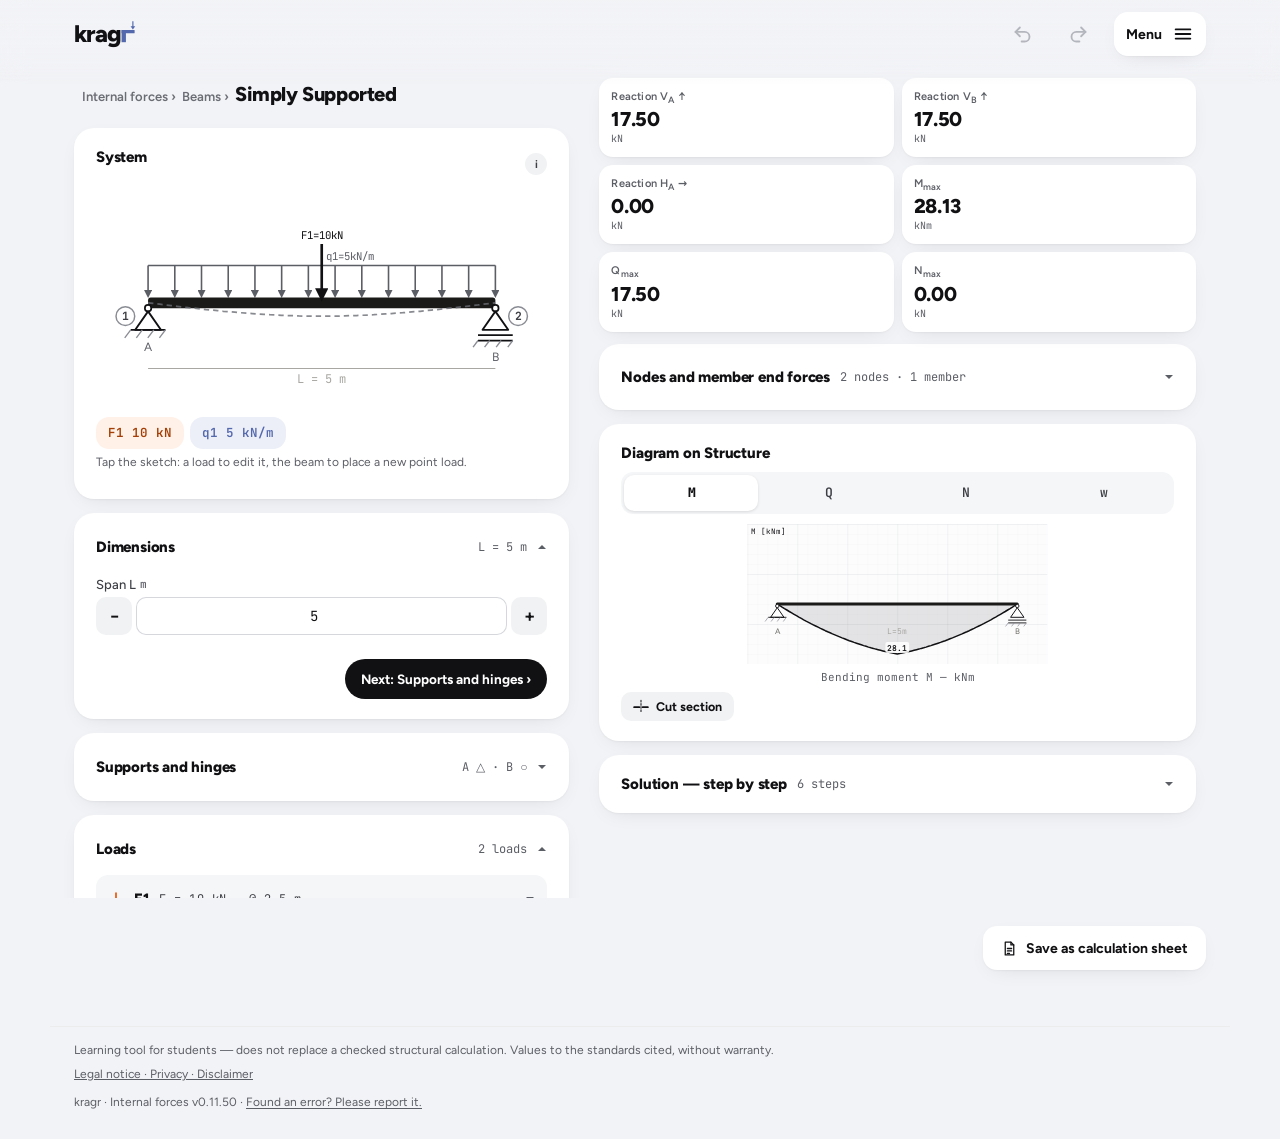
==== calc.html @ 97b6d245 "Auswahl im Burger-Menü als Baum, Pfadzeile statt Auswahlkarte, Einstellungen als Unterseite (alle Se" ====
<!DOCTYPE html>
<!-- kragr v0.11.50 -->
<html lang="de" data-kpage="calc">
<head>
  <meta charset="UTF-8" />
<script data-theme>
// Erscheinungsbild (Oktober 2026): automatisch (System), hell, dunkel — localStorage „muly-theme“.
// Dunkel = ganze Seite invertiert und Farbton zurückgedreht; Bilder und Druckvorschau bleiben wie sie sind.
(function(){
  var L={de:['Erscheinungsbild: automatisch','Erscheinungsbild: hell','Erscheinungsbild: dunkel'],en:['Appearance: automatic','Appearance: light','Appearance: dark'],
         fr:['Apparence : automatique','Apparence : clair','Apparence : sombre'],es:['Apariencia: automática','Apariencia: claro','Apariencia: oscuro']};
  var mq=window.matchMedia ? matchMedia('(prefers-color-scheme: dark)') : null;
  function get(){ try{ return localStorage.getItem('muly-theme')||'auto'; }catch(e){ return 'auto'; } }
  function apply(){ var t=get(), d=t==='dark'||(t==='auto'&&mq&&mq.matches), h=document.documentElement; h.classList.toggle('dark',d); h.dataset.theme=t;
    var b=document.getElementById('theme-btn'); if(b) draw(b,t); }
  function lang(){ try{ return L[localStorage.getItem('statiq-lang')]||L.de; }catch(e){ return L.de; } }
  var ICON={auto:'<circle cx="10" cy="10" r="6.5" fill="none" stroke="currentColor" stroke-width="1.8"/><path d="M10 3.5a6.5 6.5 0 0 1 0 13z" fill="currentColor"/>',
    light:'<circle cx="10" cy="10" r="3.6" fill="none" stroke="currentColor" stroke-width="1.8"/><g stroke="currentColor" stroke-width="1.8" stroke-linecap="round"><path d="M10 1.8v2M10 16.2v2M1.8 10h2M16.2 10h2M4.2 4.2l1.4 1.4M14.4 14.4l1.4 1.4M4.2 15.8l1.4-1.4M14.4 5.6l1.4-1.4"/></g>',
    dark:'<path d="M15.5 12.6A6.5 6.5 0 0 1 7.4 4.5a6.5 6.5 0 1 0 8.1 8.1z" fill="currentColor"/>'};
  function draw(b,t){ var i={auto:0,light:1,dark:2}[t]||0; b.innerHTML='<svg viewBox="0 0 20 20" width="18" height="18" aria-hidden="true">'+ICON[t]+'</svg>'; b.title=lang()[i]; b.setAttribute('aria-label',lang()[i]); }
  window.mulyTheme=function(){ var n={auto:'dark',dark:'light',light:'auto'}[get()]||'auto'; try{ localStorage.setItem('muly-theme',n); }catch(e){} apply(); };
  window.mulyThemeButton=function(anchor, where){ if(!anchor||document.getElementById('theme-btn')) return; var b=document.createElement('button'); b.type='button'; b.id='theme-btn'; b.className='theme-btn'; b.onclick=window.mulyTheme;
    where==='before' ? anchor.parentNode.insertBefore(b,anchor) : anchor.parentNode.insertBefore(b,anchor.nextSibling); draw(b,get()); };
  if(mq&&mq.addEventListener) mq.addEventListener('change',apply);
  apply();
})();
</script>
<style data-theme>
  html.dark { filter: invert(.92) hue-rotate(180deg); background:#fff; }
  html.dark img, html.dark video, html.dark .no-invert { filter: invert(1) hue-rotate(180deg); }
  .theme-btn { display:inline-flex; align-items:center; justify-content:center; width:30px; height:30px; padding:0; border:none; border-radius:8px; background:transparent; color:inherit; opacity:.7; cursor:pointer; vertical-align:middle; }
  .theme-btn:hover { opacity:1; background:rgba(0,0,0,.06); }
  @media print { html.dark, html.dark img, html.dark .no-invert { filter:none !important; } .theme-btn { display:none !important; } }
  .k-lfpsi { margin:6px 0 4px; }
  .k-lfpsi-h { font-size:12.5px; font-weight:700; margin-bottom:6px; }
  .k-lfpsi-r { display:grid; grid-template-columns:repeat(4, minmax(0,1fr)); gap:8px; }
  .k-lfpsi-f { display:flex; flex-direction:column; gap:3px; font-size:12px; min-width:0; }
  .k-lfpsi-f input { width:100%; min-width:0; box-sizing:border-box; padding:8px 10px; font-size:13px; font-family:inherit; border:1px solid var(--border); border-radius:var(--radius-sm); background:var(--surface2); color:var(--text); }
  .k-lfpsi-f span { color:var(--text2, #5c5e66); }
  @media (max-width:420px){ .k-lfpsi-r { grid-template-columns:repeat(2, minmax(0,1fr)); } }
</style>
<style data-glass>
  /* Glasleiste (Oktober 2026): Kopfzeile durchscheinend, Inhalt darunter weichgezeichnet, unterer Rand läuft weich aus. */
  .glass { background:transparent !important; -webkit-backdrop-filter:none !important; backdrop-filter:none !important; border-bottom-color:transparent !important; isolation:isolate; }
  .glass::before { content:''; position:absolute; left:0; right:0; top:0; bottom:-16px; z-index:-1; pointer-events:none;
    background:linear-gradient(to bottom, rgba(255,255,255,.82) 0%, rgba(255,255,255,.6) 70%, rgba(255,255,255,0) 100%);
    -webkit-backdrop-filter:blur(14px) saturate(160%); backdrop-filter:blur(14px) saturate(160%);
    -webkit-mask-image:linear-gradient(to bottom,#000 0%,#000 68%,transparent 100%); mask-image:linear-gradient(to bottom,#000 0%,#000 68%,transparent 100%); }
  .glass.glass-flat::before { bottom:0; -webkit-mask-image:none; mask-image:none; background:rgba(255,255,255,.72); }
  @media print { .glass::before { display:none; } }
</style>
<script data-sub>
// Indizes wie im Lehrbuch (Oktober 2026): „f_yd“ im angezeigten Text wird zu f<sub>yd</sub> (kleiner, tiefgestellt, ohne Unterstrich).
// Wirkt auf alles, was die Seite anzeigt (auch nachträglich erzeugte Inhalte); nicht in Eingabefeldern, Auswahllisten, Skizzen (SVG) und Code.
(function(){
  var RX=/(^|[^\w\/\\.@#\-])([A-Za-zα-ωΑ-ΩΣΔ]{1,3}′?)_\{?([A-Za-z0-9α-ωΑ-Ω]+(?:[,;][A-Za-z0-9α-ωΑ-Ω]+)*)\}?/g, SKIP='script,style,textarea,input,select,option,svg,code,pre,[contenteditable],.no-sub';
  function fix(root){
    if(!root || root.nodeType===3 && !root.parentElement) return;
    var list=[];
    if(root.nodeType===3){ list=[root]; }
    else if(root.nodeType===1){ if(!(root.closest && root.closest(SKIP))){ var w=document.createTreeWalker(root,4); while(w.nextNode()) list.push(w.currentNode); } }
    if(root.nodeType===1) [root].concat([].slice.call(root.querySelectorAll('[title*="_"],[aria-label*="_"],[placeholder*="_"],option'))).forEach(function(e){   // Auswahllisten und Hinweise: ohne Tiefstellung, Index direkt angehängt (s_d → sd)
      if(!e.getAttribute) return; ['title','aria-label','placeholder'].forEach(function(a){ var v=e.getAttribute(a); if(v && v.indexOf('_')>=0) e.setAttribute(a, v.replace(RX,'$1$2$3')); });
      if(e.nodeName==='OPTION' && e.textContent.indexOf('_')>=0 && !e.children.length) e.textContent=e.textContent.replace(RX,'$1$2$3'); });
    list.forEach(function(n){ var v=n.nodeValue; if(!v || v.indexOf('_')<0) return; var p=n.parentElement; if(!p || p.closest(SKIP)) return;
      RX.lastIndex=0; if(!RX.test(v)) return; RX.lastIndex=0;
      var f=document.createElement('span'), last=0, m;   // eine Klammer um alles: in Flex-/Grid-Zeilen bleibt es ein Element
      while((m=RX.exec(v))){ var s=m.index+m[1].length; f.appendChild(document.createTextNode(v.slice(last,s)+m[2])); var sb=document.createElement('sub'); sb.textContent=m[3]; f.appendChild(sb); last=m.index+m[0].length; }
      f.appendChild(document.createTextNode(v.slice(last))); n.parentNode.replaceChild(f,n); });
  }
  window.mulySubFix=fix;
  function start(){ fix(document.body); new MutationObserver(function(ms){ ms.forEach(function(m){ if(m.type==='characterData') fix(m.target); else m.addedNodes.forEach(fix); }); })
    .observe(document.body,{childList:true,subtree:true,characterData:true}); }
  if(document.readyState==='loading') document.addEventListener('DOMContentLoaded',start); else start();
})();
</script>
<style data-proj>
  /* Kopfzeile und Projekt-Menü — identisch in calc und size (calc v0.8.28 · size v0.5.46) */
  .app-header .header-links { gap:16px; white-space:nowrap; }
  .proj-btn { position:relative; display:inline-flex; align-items:center; gap:7px; height:30px; padding:0 11px 0 9px; border:none; border-radius:9px; background:#f1f2f4;
    font-family:inherit; font-size:13px; font-weight:650; line-height:1; color:var(--text,#111114); cursor:pointer; white-space:nowrap; -webkit-tap-highlight-color:transparent; }
  .proj-btn::after { content:none !important; }
  .proj-btn:hover { background:#e4e4e7; }
  .proj-btn svg { flex:none; }
  .proj-btn .pb-dot { width:7px; height:7px; border-radius:50%; background:#b8b8bd; flex:none; }
  .proj-btn[data-st="saved"] .pb-dot { background:#16a34a; } .proj-btn[data-st="changed"] .pb-dot, .proj-btn[data-st="new"] .pb-dot { background:#f59e0b; }
  .proj-btn[data-st="none"] .pb-dot { display:none; }
  .proj-btn.open { background:#111114; color:#fff; }
  .lang-sel { appearance:none; -webkit-appearance:none; border:none; background:#f1f2f4; border-radius:9px; padding:5px 22px 5px 10px; font-family:inherit; font-size:12px; font-weight:700; color:var(--text,#111114); cursor:pointer;
    background-image:linear-gradient(45deg, transparent 50%, #71717a 50%), linear-gradient(135deg, #71717a 50%, transparent 50%); background-position:calc(100% - 11px) 52%, calc(100% - 7px) 52%; background-size:4px 4px; background-repeat:no-repeat; }
  .lang-sel:hover { background-color:#e4e4e7; }
  @media (max-width:560px){ .app-header .header-links { gap:12px; } .header-links .version { display:none; }
    .proj-btn { padding:0 9px; } .proj-btn .pb-tx { display:none; } .proj-btn .pb-dot { position:absolute; top:5px; right:5px; width:6px; height:6px; box-shadow:0 0 0 2px #f1f2f4; } }
  @media (max-width:380px){ .app-header .header-links { gap:9px; } }
  .proj-panel { display:none; position:fixed; z-index:60; top:calc(var(--hdr-h,58px) + 4px); right:16px; width:min(420px, calc(100vw - 32px)); max-height:calc(100vh - var(--hdr-h,58px) - 24px);
    overflow:auto; background:#fff; border-radius:18px; padding:8px; box-shadow:0 18px 48px rgba(0,0,0,.16), 0 2px 8px rgba(0,0,0,.06); font-family:Figtree, system-ui, -apple-system, sans-serif; color:#111114; }
  .proj-panel.open { display:block; }
  @media (max-width:560px){ .proj-panel { left:12px; right:12px; width:auto; } }
  .proj-panel .pp-sec { background:#f6f6f7; border:none; border-radius:12px; padding:12px 14px; margin:0 0 6px; box-shadow:none; }
  .proj-panel .pp-h { display:block; font-size:12px; font-weight:700; color:#5c5e66; margin:0 0 6px; padding:0; letter-spacing:0; text-transform:none; }
  .proj-panel .pp-row { display:flex; align-items:center; gap:10px; }
  .proj-panel .pp-name { flex:1; min-width:0; font-size:15px; font-weight:750; overflow:hidden; text-overflow:ellipsis; white-space:nowrap; }
  .proj-panel .pp-st { display:flex; align-items:center; gap:6px; margin-top:4px; font-size:12.5px; color:#6b6b6b; }
  .proj-panel .pp-st i { width:7px; height:7px; border-radius:50%; background:#f59e0b; flex:none; }
  .proj-panel .pp-st.saved i { background:#16a34a; } .proj-panel .pp-st.none { display:none; }
  .proj-panel .pp-msg { font-size:12.5px; color:#3f3f46; margin-top:6px; } .proj-panel .pp-msg:empty { display:none; }
  .proj-panel .pp-btn { display:inline-flex; align-items:center; border:none; border-radius:9px; padding:7px 13px; font-family:inherit; font-size:13px; font-weight:700; line-height:1.2;
    background:#111114; color:#fff; cursor:pointer; white-space:nowrap; text-decoration:none; flex:none; }
  .proj-panel .pp-btn:disabled { opacity:.35; cursor:default; }
  .proj-panel .pp-btn.small { padding:5px 10px; font-size:12px; }
  .proj-panel .pp-btn.sec { background:#e6e6e9; color:#111114; } .proj-panel .pp-btn.sec:hover { background:#dcdce0; }
  .proj-panel .pp-btn.danger { background:transparent; color:#b42318; } .proj-panel .pp-btn.danger.armed { background:#b42318; color:#fff; }
  .proj-panel .pp-item { display:flex; align-items:center; gap:6px; padding:8px 0; border-top:1px solid #e7e7ea; background:none; margin:0; }
  .proj-panel .pp-item:first-child { border-top:none; padding-top:2px; }
  .proj-panel .pp-iname { flex:1; min-width:0; font-size:13.5px; font-weight:650; overflow-wrap:anywhere; }
  .proj-panel .pp-item.current .pp-iname::before { content:'●'; color:var(--accent,#5468ad); font-size:9px; vertical-align:2px; margin-right:6px; }
  .proj-panel .pp-meta { display:block; font-size:12px; font-weight:500; color:#5c5e66; margin-top:2px; }
  .proj-panel .pp-empty { font-size:12.5px; color:#5c5e66; line-height:1.45; }
  .proj-panel .pp-more { display:inline-block; margin-top:6px; border:none; background:none; padding:0; font-family:inherit; font-size:12.5px; font-weight:650; color:#52525b; cursor:pointer; }
  .proj-panel .pp-foot { display:block; padding:8px 8px 4px; font-size:13px; font-weight:650; color:var(--accent,#5468ad); text-decoration:none; }
  @media print { .proj-panel { display:none !important; } }
</style>
<script data-proj>
// Gemeinsames Projekt-Menü (calc und size): Grundgerüst, Speicherstand am Knopf, Öffnen/Schließen. Die Inhalte füllt jede App selbst.
window.mulyProj = {
  skeleton: function(T){
    var p=document.createElement('div'); p.id='proj-panel'; p.className='proj-panel'; p.setAttribute('role','dialog');
    p.innerHTML='<section class="pp-sec pp-cur"><div class="pp-h" id="pp-h-cur"></div><div class="pp-row"><div class="pp-name" id="pp-name"></div><span id="pp-act"></span></div>'
      +'<div class="pp-st none" id="pp-st"><i></i><span></span></div><div class="pp-msg" id="pp-msg"></div></section>'
      +'<section class="pp-sec pp-saved"><div class="pp-h" id="pp-h-list"></div><div id="pp-list"></div></section><div id="pp-extra"></div>'
      +'<a class="pp-foot proj-link" id="pp-foot" href="projekt.html"></a><span class="pp-ver" id="pp-ver"></span>';
    document.body.appendChild(p); return p;
  },
  state: function(st, text){   // st: none | new | changed | saved
    var b=document.getElementById('proj-btn'), s=document.getElementById('pp-st');
    if(b){ b.dataset.st=st; var l=(b.querySelector('.pb-tx')||{}).textContent||''; b.title = text ? l+' — '+text : l; b.setAttribute('aria-label', b.title); }
    if(s){ s.className='pp-st '+st; s.querySelector('span').textContent=text||''; }
    var v=document.getElementById('pp-ver'), hv=document.querySelector('.app-header .version'), m=document.querySelector('.app-header .module-name');
    if(v && hv) v.textContent='kragr·'+(m?m.textContent.trim():'')+' '+hv.textContent;   // Version steht hier statt in der Kopfzeile
  },
  fmt: function(iso, loc){ try{ var d=new Date(iso); return d.toLocaleDateString(loc,{day:'2-digit',month:'2-digit'})+' '+d.toLocaleTimeString(loc,{hour:'2-digit',minute:'2-digit'}); }catch(e){ return ''; } }
};
</script>
<script data-proj>
// calc: Projekt-Menü wie in size (v0.8.28). Aktuelle Berechnung mit Speicherstand, gespeicherte Berechnungen mit „→ size“,
// keine doppelten Kopien derselben Berechnung. Läuft nach dem Hauptskript (DOMContentLoaded), nutzt dessen globale Namen.
(function(){
  var MAX=6;
  function L(k){ try{ return tr(k); }catch(e){ return k; } }
  function sysOf(t){ var sid=t==='cantilever'?'cant':t, lc=(typeof lastCalc!=='undefined')&&lastCalc[sid]; if(!lc) return null;
    return {type:t, geometry:lc.geometry, supports:lc.supports, loads:lc.loads, stiffness:lc.stiffness, hinges:lc.hinges, supx:lc.supx||undefined}; }
  function sig(s){ if(!s||!s.geometry) return ''; var fr=s.type==='frame', g=s.geometry, l=s.loads||{};
    return JSON.stringify([s.type, fr?[g.b,g.h,g.hA,g.hB].concat(g.gable?[g.gable.f,g.gable.xF]:[]):g, s.supports||null, fr?[l.vertical||[],l.horizontal||[]].concat(l.temperature?[l.temperature]:[]):l, s.stiffness||null, (s.hinges&&s.hinges.length)?s.hinges:null].concat(s.supx?[s.supx]:[])); }
  function entries(){ var out=[]; try{ for(var i=0;i<localStorage.length;i++){ var k=localStorage.key(i); if(!k||k.indexOf('statiq_sdf_')!==0) continue;
      try{ var e=JSON.parse(localStorage.getItem(k)); if(e&&e.sdf&&e.sdf.module==='calc') out.push({key:k, name:e.name, sdf:e.sdf}); }catch(_){} } }catch(_){}
    return out.sort(function(a,b){ return b.key.localeCompare(a.key); }); }
  function savedKey(t){ var s=sig(sysOf(t)); if(!s) return null; var E=entries(); for(var i=0;i<E.length;i++) if(sig(E[i].sdf.system)===s) return E[i]; return null; }
  function curName(t){ var s=sysOf(t), tabs=(calcTranslations[calcLang]||calcTranslations.en).tabs, lab={beam:tabs[0],cantilever:tabs[1],cont:tabs[2],frame:tabs[3]}[t]||t;
    if(!s) return lab; var g=s.geometry;
    if(t==='cont') return trf('nameSpans', lab, g.spans.length, g.spans.join('/'));
    if(t==='frame') return lab+' '+supW(s.supports.A)+'/'+supW(s.supports.B)+' b='+g.b+'m h='+g.hA+'/'+g.hB+'m'+(g.gable?' f='+g.gable.f+'m':'');
    return lab+' L='+(g.L||'?')+'m'; }
  function esc(x){ return String(x).replace(/[&<>"]/g,function(c){ return {'&':'&amp;','<':'&lt;','>':'&gt;','"':'&quot;'}[c]; }); }
  function state(){
    if(!document.getElementById('pp-name')) return;
    var t=curTab(), sv=document.getElementById('pp-save');
    if(t==='saved'){ document.getElementById('pp-name').textContent=L('ppNoSys'); sv.disabled=true; mulyProj.state('none',''); return; }
    sv.disabled=false; document.getElementById('pp-name').textContent=curName(t);
    var e=savedKey(t);
    e ? mulyProj.state('saved', trf('ppSaved', mulyProj.fmt(e.sdf.timestamp, LOCALE()))) : mulyProj.state('new', L('ppNew'));
  }
  function list(){
    var E=entries(), cur=savedKey(curTab()), el=document.getElementById('pp-list');
    el.innerHTML = E.length ? E.slice(0,MAX).map(function(e){
        return '<div class="pp-item'+(cur&&cur.key===e.key?' current':'')+'"><div class="pp-iname">'+esc(e.name)+'<span class="pp-meta">'+esc(mulyProj.fmt(e.sdf.timestamp, LOCALE()))+'</span></div>'
          +'<a class="pp-btn small sec" href="size.html#calc='+encodeURIComponent(e.key)+'" title="'+esc(L('ppToSizeT'))+'">→ „Bemessung“</a></div>'; }).join('')
        +'<button type="button" class="pp-more" onclick="closeProj(); showTab(\'saved\'); renderSavedTab();">'+esc(L('ppAllCalc'))+(E.length>MAX?' ('+E.length+')':'')+'</button>'
      : '<div class="pp-empty">'+esc(L('ppNone'))+'</div>';
  }
  function render(){
    document.querySelector('#proj-btn .pb-tx').textContent=L('projBtn');
    document.getElementById('pp-h-cur').textContent=L('ppCur'); document.getElementById('pp-h-list').textContent=L('ppList');
    document.getElementById('pp-foot').textContent=L('ppAllPos'); document.getElementById('pp-save').textContent=L('ppSave');
    state(); list();
  }
  function msg(t){ var m=document.getElementById('pp-msg'); if(m) m.textContent=t||''; }
  window.toggleProj=function(e){ e&&e.stopPropagation(); var o=!document.getElementById('proj-panel').classList.contains('open'); if(o){ msg(''); render(); }
    document.getElementById('proj-panel').classList.toggle('open',o); document.getElementById('proj-btn').classList.toggle('open',o); };
  window.closeProj=function(){ var p=document.getElementById('proj-panel'); if(p) p.classList.remove('open'); var b=document.getElementById('proj-btn'); if(b) b.classList.remove('open'); };
  window.projCalcState=state; window.projSavedKey=savedKey;   // für „Nachweis in size“ (v0.9.5)
  document.addEventListener('DOMContentLoaded', function(){
    if(typeof saveCalc!=='function' || !document.getElementById('proj-btn')) return;
    mulyProj.skeleton();
    var b=document.createElement('button'); b.type='button'; b.className='pp-btn'; b.id='pp-save'; document.getElementById('pp-act').appendChild(b);
    b.onclick=function(){ var t=curTab(); if(t==='saved') return; if(savedKey(t)){ msg(L('ppAlready')); return; }
      var n=entries().length; navSave(); var ok=entries().length>n; msg(ok?trf('ppSavedMsg', curName(t)):''); render(); };
    // keine doppelte Kopie derselben Berechnung (auch über die Knöpfe „Speichern“ unter dem Rechenweg)
    var _sc=window.saveCalc, _sf=window.saveFrameCalc;
    function dupe(t, btnSel){ var e=savedKey(t); if(!e) return false; var btn=document.querySelector(btnSel);
      if(btn){ var o=btn.innerHTML; btn.textContent=L('ppAlreadyS'); setTimeout(function(){ btn.innerHTML=o; },1500); } return true; }
    window.saveCalc=function(sys, opt){ if(!opt && sys!=='frame' && dupe(sys, '[onclick="saveCalc(\''+sys+'\')"]')) return; var r=_sc.apply(this, arguments); state(); return r; };
    window.saveFrameCalc=function(opt){ if(!opt && dupe('frame', '[onclick="saveFrameCalc()"]')) return; var r=_sf.apply(this, arguments); state(); return r; };
    document.addEventListener('click', function(e){ if(!e.target.closest('#proj-panel') && !e.target.closest('#proj-btn')) closeProj(); });
    document.addEventListener('keydown', function(e){ if(e.key==='Escape') closeProj(); });
    var h=document.querySelector('.app-header'); function hh(){ document.documentElement.style.setProperty('--hdr-h', h.offsetHeight+'px'); } hh(); addEventListener('resize', hh);
    var _sl=window.setCalcLang; if(_sl) window.setCalcLang=function(){ var r=_sl.apply(this, arguments); render(); return r; };
    render(); setInterval(function(){ if(!document.hidden) state(); }, 1200);
  });
})();
</script>
  <meta name="viewport" content="width=device-width, initial-scale=1.0" />
  <title>Schnittkräfte — kragr</title>
  <meta name="description" content="Structural analysis app for civil engineering students — calculate shear forces, bending moments and section properties." />
    <link href="fonts/fonts.css" rel="stylesheet" />
<link rel="manifest" href="manifest.json" />
<meta name="theme-color" content="#ffffff" media="(prefers-color-scheme: light)" />
<meta name="theme-color" content="#141414" media="(prefers-color-scheme: dark)" />
<link rel="icon" type="image/png" sizes="32x32" href="icons/favicon-32.png" />
<link rel="apple-touch-icon" href="icons/apple-touch-icon.png" />
<meta name="apple-mobile-web-app-capable" content="yes" />
<meta name="mobile-web-app-capable" content="yes" />
<meta name="apple-mobile-web-app-title" content="kragr" />
<meta name="apple-mobile-web-app-status-bar-style" content="default" />
  <style>
    *, *::before, *::after { box-sizing: border-box; margin: 0; padding: 0; }
    :root {
      --bg: #f0f1f3; --surface: #ffffff; --surface2: #e8eaed;
      --border: #cbd5e1; --border-dark: #94a3b8;
      --text: #111827; --text2: #374151; --text3: #9ca3af;
      --accent: #5468ad; --accent-bg: #eceff8;
      --red: #d85a30; --blue: #5468ad; --green: #0f6e56;
      --radius: 4px; --radius-sm: 3px;
      --wire: #cbd5e1;
    }
    body { font-family:Figtree, sans-serif; background: var(--bg); color: var(--text); min-height: 100vh; padding-bottom: 3rem; position: relative; }
    body::before {
      content: '';
      position: fixed; inset: 0;
      background-image:
        linear-gradient(var(--wire) 1px, transparent 1px),
        linear-gradient(90deg, var(--wire) 1px, transparent 1px);
      background-size: 40px 40px;
      opacity: 0.45;
      pointer-events: none;
      z-index: 0;
    }
    .main, .app-header, .nav { position: relative; z-index: 1; }

    .app-header { background: rgba(240,241,243,0.95); backdrop-filter: blur(8px); border-bottom: 1px solid var(--border-dark); padding: 0.75rem 1.25rem; display: flex; align-items: center; justify-content: space-between; position: sticky; top: 0; z-index: 10; overflow: visible; }
    .logo { font-size: 18px; font-weight: 600; letter-spacing: -0.5px; color: var(--text); text-decoration: none; }
    .logo span { color: var(--accent); }
    .version { font-size: 11px; color: var(--text3); font-family:JetBrains Mono, monospace; }

    .nav { background: rgba(240,241,243,0.95); backdrop-filter: blur(8px); border-bottom: 1px solid var(--border-dark); display: flex; overflow-x: auto; scrollbar-width: none; padding: 0 1rem; }
    .nav::-webkit-scrollbar { display: none; }
    .nav-tab { padding: 11px 16px; font-size: 13px; font-weight: 500; color: var(--text2); border: none; background: none; cursor: pointer; white-space: nowrap; border-bottom: 2px solid transparent; transition: all 0.15s; font-family:Figtree, sans-serif; letter-spacing: 0.1px; }
    .nav-tab.active { color: var(--accent); border-bottom-color: var(--accent); }
    .nd-item { display:flex;align-items:center;width:100%;text-align:left;padding:9px 10px;border-radius:8px;border:none;background:none;cursor:pointer;font-size:13px;color:var(--text);font-family:Figtree,sans-serif;margin-bottom:2px;transition:background 0.1s; }
    .nd-item:hover { background:var(--border); }
    .lang-pick { display:flex; gap:6px; }
    .lang-pick button { flex:1; padding:7px 0; border:1px solid var(--border); border-radius:8px; background:none; cursor:pointer; font-family:JetBrains Mono,monospace; font-size:12px; color:var(--text2); }
    .lang-pick button.active { background:var(--accent); border-color:var(--accent); color:#fff; }
    .nd-item.active { color:var(--accent);font-weight:600;background:rgba(84,104,173,0.08); }
    .nd-module { padding:12px 10px;gap:12px; }
    .nd-module-icon { font-size:20px;width:32px;text-align:center;flex-shrink:0; }
    .nd-mono-tag { width:32px;height:32px;border-radius:8px;display:flex;align-items:center;justify-content:center;font-size:11px;font-weight:800;font-family:JetBrains Mono,monospace;flex-shrink:0;letter-spacing:0.5px; }
    .nd-sys-icon { display:inline-block;width:55px;text-align:center;font-size:15px;flex-shrink:0;color:var(--text2); }
    .nd-sys-label { font-size:13px;color:var(--text);font-family:Figtree,sans-serif; }

    .main { padding: 1rem; max-width: 480px; margin: 0 auto; }
    .card { background: rgba(255,255,255,0.88); border: 1px solid var(--border-dark); border-radius: var(--radius); padding: 1rem 1.25rem; margin-bottom: 0.75rem; box-shadow: 0 1px 3px rgba(0,0,0,0.05), inset 0 1px 0 rgba(255,255,255,0.9); }
    .card-title-row { display: flex; align-items: center; justify-content: space-between; margin-bottom: 12px; }
    .card-title { font-size: 10px; font-weight: 600; color: var(--text3); text-transform: uppercase; letter-spacing: 1.2px; font-family: JetBrains Mono, monospace; }
    .info-btn { width: 22px; height: 22px; border-radius: 50%; border: 1.5px solid var(--border); background: transparent; color: var(--text3); font-size: 11px; font-weight: 700; cursor: pointer; display: flex; align-items: center; justify-content: center; transition: all 0.15s; font-family:Figtree, sans-serif; }
    .info-btn:hover { border-color: var(--accent); color: var(--accent); background: var(--accent-bg); }

    .field { margin-bottom: 10px; }
    .field:last-child { margin-bottom: 0; }
    .field label { font-size: 13px; color: var(--text2); display: flex; align-items: center; gap: 4px; margin-bottom: 5px; }
    .field label .unit { font-size: 11px; color: var(--text3); font-family:JetBrains Mono, monospace; }
    .field select { width: 100%; padding: 9px 10px; font-size: 14px; font-family:Figtree, sans-serif; border: 1px solid var(--border-dark); border-radius: var(--radius-sm); background: var(--surface); color: var(--text); }
    .field select:focus { outline: none; border-color: var(--accent); }
    .field input { width: 100%; padding: 9px 12px; font-size: 14px; font-family:JetBrains Mono, monospace; border: 1px solid var(--border-dark); border-radius: var(--radius-sm); background: var(--surface); color: var(--text); transition: border-color 0.15s; }
    .field input:focus { outline: none; border-color: var(--accent); background: var(--surface); box-shadow: 0 0 0 3px rgba(84,104,173,0.08); }
    .field-row { display: grid; grid-template-columns: 1fr 1fr; gap: 8px; }
    .field-row-3 { display: grid; grid-template-columns: 1fr 1fr 1fr; gap: 8px; }
    .field-row-4 { display: grid; grid-template-columns: 1fr 1fr 1fr 1fr; gap: 6px; }

    .load-list { display: flex; flex-direction: column; gap: 8px; }
    .load-item { border: 1px solid var(--border-dark); border-radius: var(--radius-sm); overflow: hidden; transition: opacity 0.2s; box-shadow: 0 1px 2px rgba(0,0,0,0.04); }
    .load-item.disabled { opacity: 0.4; }
    .load-item-header { display: flex; align-items: center; justify-content: space-between; padding: 8px 10px; background: var(--surface2); border-bottom: 1px solid var(--border); }
    .load-item-label { font-size: 11px; font-weight: 500; color: var(--text2); font-family:JetBrains Mono, monospace; letter-spacing: 0.5px; }
    .load-item-actions { display: flex; gap: 5px; }
    .load-action-btn { width: 28px; height: 28px; border: 1px solid var(--border); border-radius: 6px; background: var(--surface); cursor: pointer; font-size: 13px; display: flex; align-items: center; justify-content: center; transition: background 0.15s; color: var(--text2); }
    .load-action-btn:hover { background: var(--border); }
    .btn-icon { display:inline-block; margin-right:6px; }
    /* Hinweise unter dem Berechnen-Knopf (ersetzen alert) */
    .calc-msg { margin-top: 8px; border-radius: var(--radius-sm, 6px); font-size: 12px; line-height: 1.45; }
    .calc-msg:empty { display: none; }
    .calc-msg .msg { display: flex; gap: 8px; align-items: flex-start; padding: 8px 10px; border: 1px solid; border-radius: var(--radius-sm, 6px); margin-bottom: 6px; }
    .calc-msg .msg svg { flex: none; margin-top: 1px; }
    .calc-msg .msg.error { background: #fdf0ee; border-color: #e8b4a8; color: #9a3412; }
    .calc-msg .msg.warn  { background: #fdf8e8; border-color: #e8d49a; color: #7a5a00; }
    .calc-msg .msg.ok    { background: #eef8f2; border-color: #a8d8b9; color: #1f6b3f; }
    .toast { position: fixed; left: 50%; bottom: 20px; transform: translateX(-50%); max-width: 90vw; z-index: 999;
             padding: 10px 14px; border-radius: 8px; font-size: 13px; box-shadow: 0 4px 16px rgba(0,0,0,0.15);
             display: flex; gap: 8px; align-items: center; transition: opacity 0.25s; }
.toast.error { background: #9a3412; color: #fff; } .toast.ok { background: #1f6b3f; color: #fff; }
    /* Bericht */
    .rep { max-width: 720px; margin: 0 auto; font-family: Figtree, sans-serif; color: var(--text); }
    .rep-head { display: flex; align-items: flex-end; justify-content: space-between; border-bottom: 3px solid var(--accent); padding-bottom: 12px; margin-bottom: 10px; }
    .rep-brand { font-family: Figtree, sans-serif; font-size: 28px; color: var(--accent); letter-spacing: 3px; line-height: 1; }
    .rep-sub, .rep-meta { font-size: 11px; color: var(--text3); font-family: 'JetBrains Mono', monospace; }
    .rep-meta { text-align: right; }
    .rep-title { font-size: 15px; font-weight: 600; margin-bottom: 18px; }
    .rep-sec { font-size: 10px; font-weight: 700; letter-spacing: 1.5px; color: var(--text3); font-family: 'JetBrains Mono', monospace; margin: 20px 0 8px; }
    .rep-sys { display: grid; grid-template-columns: 1fr; gap: 10px; }
    .rep-sys-img { background: var(--surface2); border: 1px solid var(--border); border-radius: 8px; padding: 6px; }
    .rep-sys-img svg { max-width: 520px; margin: 0 auto; }
    .rep-grid { display: grid; grid-template-columns: 1fr; gap: 8px; }
    @media (min-width: 520px) { .rep-grid { grid-template-columns: 1fr 1fr; } }
    .rep-card { background: var(--surface); border: 1px solid var(--border); border-radius: 8px; padding: 8px 10px; }
    .rep-card-t { font-size: 10px; color: var(--text3); font-family: 'JetBrains Mono', monospace; margin-bottom: 2px; }
    .rep-card-b { font-size: 12.5px; line-height: 1.5; }
    .rep-dim { color: var(--text3); font-size: 11px; }
    .rep-loads { background: var(--surface); border: 1px solid var(--border); border-radius: 8px; padding: 8px 10px; font-size: 12.5px; line-height: 1.7; font-family: 'JetBrains Mono', monospace; }
    .rep-maxrow { display: grid; grid-template-columns: repeat(auto-fit, minmax(120px, 1fr)); gap: 8px; }
    .rep-max { border: 1.5px solid var(--c); border-radius: 8px; padding: 10px; text-align: center; color: var(--c); background: color-mix(in srgb, var(--c) 7%, transparent); }
    .rep-max-l { font-size: 10px; font-family: 'JetBrains Mono', monospace; font-weight: 700; margin-bottom: 4px; }
    .rep-max-v { font-size: 22px; font-weight: 700; line-height: 1.2; }
    .rep-max-u { font-size: 11px; }
    .rep-table { width: 100%; border-collapse: collapse; font-size: 12px; border: 1px solid var(--border); border-radius: 8px; overflow: hidden; }
    .rep-table th { background: var(--surface); font-family: 'JetBrains Mono', monospace; font-weight: 700; padding: 7px 10px; text-align: right; border-bottom: 1px solid var(--border); }
    .rep-table td { padding: 6px 10px; text-align: right; font-family: 'JetBrains Mono', monospace; border-bottom: 1px solid var(--border); }
    .rep-table th:first-child, .rep-table td:first-child { text-align: left; font-weight: 600; }
    .rep-note { font-size: 11px; color: var(--text3); margin-top: 6px; line-height: 1.5; }
    .rep-diagrams { display: grid; grid-template-columns: 1fr; gap: 10px; margin-top: 8px; }
    @media (min-width: 1000px) { .rep-diagrams { grid-template-columns: 1fr 1fr; } }
    .rep-dia svg { max-width: 560px; margin: 0 auto; }
    .rep-dia { background: var(--surface); border: 1px solid var(--border); border-radius: 8px; padding: 8px; break-inside: avoid; }
    .rep-dia-t { font-size: 10px; font-weight: 700; font-family: 'JetBrains Mono', monospace; margin-bottom: 4px; }
    .rep-dia svg { display: block; width: 100%; height: auto; }
    .rep-foot { border-top: 1px solid var(--border); padding-top: 10px; margin-top: 20px; display: flex; justify-content: space-between; font-size: 10px; color: var(--text3); font-family: 'JetBrains Mono', monospace; }
    /* Bericht als Rechenblatt (calc v0.8.29): Schriftfeld, Abschnitte mit Linie, Rechenweg auf zartem Karo, Ergebnisse doppelt unterstrichen, Schnittgrößen schraffiert */
    .rb { max-width:760px; margin:0 auto; font-family:Figtree, Figtree, sans-serif; color:#111; }
    .rb-sf { display:grid; grid-template-columns:auto 1.6fr 1fr 1fr; border:1.4px solid #111; font-size:10px; color:#555; }
    .rb-sf > div { padding:5px 9px; border-right:1px solid #111; min-width:0; }
    .rb-sf > div:last-child { border-right:none; }
    @media (max-width:560px) { .rb-sf { grid-template-columns:auto 1fr; } .rb-sf > div:nth-child(2) { border-right:none; } .rb-sf > div:nth-child(-n+2) { border-bottom:1px solid #111; } }
    .rb-sf b { display:block; font-size:12.5px; color:#111; font-weight:700; margin-top:1px; overflow-wrap:anywhere; }
    .rb-logo { display:flex; flex-direction:column; justify-content:center; align-items:flex-start; gap:1px; color:#111; }
    .rb-mark { font-family:Figtree,sans-serif; font-weight:800; font-size:22px; letter-spacing:-.04em; line-height:1; white-space:nowrap; color:#111114; -webkit-print-color-adjust:exact; print-color-adjust:exact; }
    .rb-mod { font-size:9.5px; color:#555; letter-spacing:.02em; }
    .rb-title { font-size:22px; font-weight:800; letter-spacing:-.02em; margin:18px 0 2px; }
    .rb-subt { font-size:12px; color:#666; margin-bottom:6px; }
    .rb-h { font-size:11.5px; font-weight:800; letter-spacing:.1em; text-transform:uppercase; margin:20px 0 8px; padding-bottom:4px; border-bottom:1.2px solid #111; break-after:avoid; }
    .rb-sys { margin:4px 0 8px; } .rb .rb-sys.rep-sys-img { background:none; border:none; padding:0; } .rb-sys svg { max-width:560px; margin:0 auto; display:block; }
    .rb-mono { font-family:'JetBrains Mono', monospace; font-size:12.5px; line-height:1.85; }
    .rb-mono .k { color:#666; display:inline-block; min-width:9.5em; }
    .rb-dim { color:#777; font-size:11px; }
    .rb-grid { padding:4px 0 2px; }   /* blanko, wie das Rechenblatt der Bemessung (kein Karo mehr) */
    .rb .steps { color:#222; font-size:12px; }
    .rb .steps b, .rb-res { color:#111; font-weight:700; border-bottom:3px double #111; padding:0 1px; }
    .rb .st { break-inside:avoid; }
    .rb .st:has(.st-f > :nth-child(12)) { break-inside:auto; }   /* lange Schritte (Formänderungswerte) dürfen umbrechen, sonst bleibt eine halbe Seite leer */
    .rb .st-h { break-after:avoid; } .rb .st-f > div, .rb .rw-figs { break-inside:avoid; }
    .rb .st-n { border-color:#111; color:#111; }
    .rb .k-reflink, .rb div:has(> .k-reflink:only-child) { display:none; }   /* Verweis auf „Wissen“ gehört nicht ins Rechenblatt (v0.11.41) */
    .rb-tab { width:100%; border-collapse:collapse; font-family:'JetBrains Mono', monospace; font-size:12.5px; margin-top:4px; }
    .rb-tab th { text-align:right; font-weight:700; padding:5px 8px; border-bottom:1.2px solid #111; }
    .rb-tab td { text-align:right; padding:5px 8px; border-bottom:1px solid #ddd; }
    .rb-tab th:first-child, .rb-tab td:first-child { text-align:left; }
    .rb-note { font-size:11px; color:#666; margin-top:6px; line-height:1.5; }
    .rb-dias { display:grid; grid-template-columns:1fr; gap:14px; }
    @media (min-width:1000px) { .rb-dias { grid-template-columns:1fr 1fr; } }
    .rb-dia { break-inside:avoid; } .rb-dia-t { font-family:'JetBrains Mono', monospace; font-size:11.5px; font-weight:700; margin-bottom:2px; }
    .rb-dia svg { display:block; width:100%; height:auto; max-width:560px; margin:0 auto; }
    .rb-foot { display:flex; justify-content:space-between; gap:12px; font-size:10px; color:#777; border-top:1px solid #ccc; margin-top:22px; padding-top:6px; }
    @media print { .rb { max-width:none; } .rb-dias { grid-template-columns:1fr 1fr; } .rb-h { break-after:avoid; } .rb-dia, .rb-tab, .rb .st { break-inside:avoid; } .rb .st:has(.st-f > :nth-child(12)) { break-inside:auto; } }
    /* Umschalter (Lager, Kopfhalterung) — hatten bisher keinen Stil */
    .toggle-btn { padding: 6px 10px; margin: 0 4px 4px 0; font-size: 12px; font-family: Figtree, sans-serif;
                  border: 1px solid var(--border); border-radius: var(--radius-sm, 6px); background: var(--surface);
                  color: var(--text2); cursor: pointer; transition: background 0.15s, border-color 0.15s; }
    .toggle-btn:hover { background: var(--border); }
    .toggle-btn.active { border-color: var(--accent); color: var(--accent); font-weight: 600; }
    .load-action-btn.delete { color: var(--red); }
    .load-item-body { padding: 10px; background: var(--surface); }

    .add-load-btn { width: 100%; padding: 9px; font-size: 11px; font-weight: 500; font-family:JetBrains Mono, monospace; border: 1px dashed var(--border-dark); border-radius: var(--radius-sm); background: transparent; color: var(--text3); cursor: pointer; transition: all 0.15s; margin-top: 8px; letter-spacing: 0.5px; }
    .add-load-btn:hover { border-color: var(--accent); color: var(--accent); background: var(--accent-bg); border-style: solid; }

    .beam-svg-wrap { background: var(--surface2); border-radius: var(--radius-sm); padding: 0.75rem; margin-bottom: 0.75rem; overflow-x: auto; }
    .beam-svg-wrap svg { height: auto; display: block; }

    .calc-btn { width: 100%; padding: 13px; font-size: 13px; font-weight: 600; font-family:JetBrains Mono, monospace; background: var(--accent); color: #fff; border: none; border-radius: var(--radius); cursor: pointer; margin-bottom: 0.75rem; transition: all 0.15s; letter-spacing: 1.5px; text-transform: uppercase; }
    .calc-btn:hover { background: #45589a; }
    .calc-btn:active { transform: scale(0.98); }

    .results-grid { display: grid; grid-template-columns: 1fr 1fr; gap: 8px; margin-bottom: 0.75rem; }
    .metric { background: var(--surface); border: 1px solid var(--border-dark); border-radius: var(--radius-sm); padding: 12px; box-shadow: inset 0 1px 0 rgba(255,255,255,0.9); }
    .metric .m-label { font-size: 9px; color: var(--text3); margin-bottom: 3px; font-family: JetBrains Mono, monospace; letter-spacing: 1px; text-transform: uppercase; }
    .metric .m-value { font-size: 20px; font-weight: 600; color: var(--text); line-height: 1.1; }
    .metric .m-unit { font-size: 10px; color: var(--text3); font-family:JetBrains Mono, monospace; margin-top: 2px; }

    /* Reactions table */
    .reactions-table { width: 100%; border-collapse: collapse; font-size: 13px; margin-bottom: 0.75rem; }
    .reactions-table th { font-size: 11px; color: var(--text3); font-weight: 600; text-transform: uppercase; letter-spacing: 0.5px; padding: 6px 10px; text-align: left; border-bottom: 1px solid var(--border); }
    .reactions-table td { padding: 8px 10px; border-bottom: 1px solid var(--surface2); color: var(--text); font-family:JetBrains Mono, monospace; font-size: 13px; }
    .reactions-table tr:last-child td { border-bottom: none; }

    .chart-block { margin-bottom: 1rem; }
    .chart-block:last-child { margin-bottom: 0; }
    .chart-header { display: flex; align-items: center; justify-content: space-between; margin-bottom: 6px; }
    .chart-title { font-size: 12px; font-weight: 600; color: var(--text2); }
    .chart-badge { font-size: 10px; font-family:JetBrains Mono, monospace; color: var(--text3); }
    .chart-wrap { position: relative; height: 150px; }
    .chart-divider { height: 1px; background: var(--border); margin: 1rem 0; }

    /* Span controls */
    .span-controls { display: flex; align-items: center; gap: 8px; margin-bottom: 12px; }
    .span-count-btn { width: 32px; height: 32px; border-radius: var(--radius-sm); border: 1px solid var(--border); background: var(--surface2); color: var(--text2); font-size: 18px; cursor: pointer; display: flex; align-items: center; justify-content: center; transition: all 0.15s; font-family:Figtree, sans-serif; line-height: 1; }
    .span-count-btn:hover { border-color: var(--accent); color: var(--accent); }
    .span-count-btn:disabled { opacity: 0.3; cursor: default; }
    .span-count-label { font-size: 13px; color: var(--text2); flex: 1; }
    .span-count-num { font-weight: 600; color: var(--text); }

    /* Span cards */
    .span-card { border: 1px solid var(--border); border-radius: var(--radius-sm); margin-bottom: 8px; overflow: hidden; }
    .span-card-header { background: var(--surface2); padding: 8px 12px; font-size: 12px; font-weight: 600; color: var(--text2); font-family:JetBrains Mono, monospace; }
    .span-card-body { padding: 10px 12px; background: var(--surface); }

    /* Modal */
    .modal-overlay { position: fixed; inset: 0; background: rgba(0,0,0,0.4); z-index: 100; display: flex; align-items: flex-end; justify-content: center; opacity: 0; pointer-events: none; transition: opacity 0.2s; }
    .modal-overlay.open { opacity: 1; pointer-events: all; }
    .modal { background: var(--surface); border-radius: var(--radius) var(--radius) 0 0; padding: 1.5rem 1.25rem 2rem; width: 100%; max-width: 480px; max-height: 85vh; overflow-y: auto; transform: translateY(20px); transition: transform 0.25s; }
    .modal-overlay.open .modal { transform: translateY(0); }
    .modal-header { display: flex; align-items: center; justify-content: space-between; margin-bottom: 1.25rem; }
    .modal-title { font-size: 16px; font-weight: 600; color: var(--text); }
    .modal-close { width: 30px; height: 30px; border-radius: 50%; border: 1px solid var(--border); background: var(--surface2); color: var(--text2); font-size: 16px; cursor: pointer; display: flex; align-items: center; justify-content: center; }
    .modal-section { margin-bottom: 1.25rem; }
    .modal-section h3 { font-size: 13px; font-weight: 600; color: var(--text); margin-bottom: 6px; }
    .modal-section p { font-size: 13px; color: var(--text2); line-height: 1.65; }
    .formula-box { background: var(--surface2); border: 1px solid var(--border); border-radius: var(--radius-sm); padding: 10px 14px; margin: 8px 0; font-family:JetBrains Mono, monospace; font-size: 12px; color: var(--text); line-height: 1.9; }
    .formula-box .comment { color: var(--text3); font-size: 11px; }

    .hidden { display: none; }
    .footnote { text-align: center; font-size: 11px; color: var(--text3); margin-top: 1.5rem; }
    .coming-soon { text-align: center; padding: 3rem 1rem; color: var(--text3); }
    .coming-soon .icon { font-size: 32px; margin-bottom: 0.75rem; }
    .coming-soon h3 { font-size: 16px; font-weight: 500; color: var(--text2); margin-bottom: 0.5rem; }
    .coming-soon p { font-size: 13px; line-height: 1.6; }

    /* Diagram on structure */
    .diagram-toggle-row { display: flex; gap: 6px; margin-bottom: 10px; }
    .diagram-toggle-btn { flex: 1; padding: 7px; font-size: 12px; font-weight: 600; font-family:JetBrains Mono, monospace; border: 1px solid var(--border); border-radius: var(--radius-sm); background: transparent; color: var(--text2); cursor: pointer; transition: all 0.15s; }
    .diagram-toggle-btn.active-M, .diagram-toggle-btn.active-Q, .diagram-toggle-btn.active-N, .diagram-toggle-btn.active-W { background: #f1f2f4; color: #111114; border-color: #111114; }
    .diagram-svg-wrap { background: var(--surface2); border-radius: var(--radius-sm); overflow: auto; min-height: 140px; }
    .diagram-svg-wrap svg { display: block; }
    .diagram-label { font-size: 11px; color: var(--text3); font-family:JetBrains Mono, monospace; text-align: center; margin-top: 6px; }
  
    @media print {
      nav, #nav-overlay, #nav-drawer,
      #saved-list-view, .calc-btn,
      button:not(.print-keep) { display:none!important; }
      #tab-saved { display:block!important; }
      #saved-report-view { display:block!important; }
      #report-content { padding:0; }
      body { background:white; padding:0; }
      body::before, .app-header, #saved-report-view > div:first-child { display:none!important; }
      #report-content { padding:0!important; }
      .rep { max-width:none; }
      .rep-diagrams { grid-template-columns: 1fr 1fr; }
      .rep-dia svg { max-width:none; }
      .rep-card, .rep-max, .rep-maxrow, .rep-table, .rep-loads, .rep-dia, .rep-sys-img, .rep-block { break-inside: avoid; }
      .rep-sec { break-after: avoid; }
      .toast { display:none!important; }
      .main, #tab-saved { max-width:none!important; width:auto!important; margin:0!important; padding:0!important; }
      .card { box-shadow:none; border:1px solid #ddd; }
    }
  
    /* ══ Design 2026 (wie die Startseite): weiß, Inter, ohne Rahmen und Raster ══ */
    :root { --bg:#ffffff; --surface:#ffffff; --surface2:#f1f2f4; --border:#e6e6e9; --border-dark:#e6e6e9; --wire:transparent;
      --text:#111114; --text2:#3d3f45; --text3:#5c5e66; --accent:#5468ad; --accent-bg:#eceff8; --radius:18px; --radius-sm:10px; --card:#f5f6f8; }
    body { font-family:Figtree, system-ui, -apple-system, 'Segoe UI', sans-serif; background:#fff; -webkit-font-smoothing:antialiased; }
    body::before { display:none; }
    .app-header { background:rgba(255,255,255,0.92); border-bottom:none; padding:14px 24px; backdrop-filter:blur(10px); }
    .logo { font-size:20px; font-weight:800; letter-spacing:-0.6px; color:var(--text); }
    .logo span { color:var(--accent); }
    .version { font-family:inherit; font-size:12px; font-weight:500; color:var(--text3); }
    .header-links { font-family:inherit; font-size:13px; font-weight:600; gap:18px; }
    .header-links a { color:var(--text3); }
    .header-links a:hover { color:var(--text); }
    .header-links .module-name { color:var(--text); font-weight:800; }
    .card { background:var(--card); border:none; box-shadow:none; border-radius:18px; padding:20px 22px; margin-bottom:14px; }
    .card-title { font-family:inherit; font-size:15px; font-weight:800; letter-spacing:-0.2px; text-transform:none; color:var(--text); margin-bottom:14px; }
    .page-title { font-size:clamp(26px, 4.6vw, 38px); font-weight:800; letter-spacing:-0.035em; line-height:1.08; }
    .page-sub { font-size:14px; color:var(--text3); line-height:1.55; margin-top:8px; }
    .field label, .calc-field label { font-family:inherit; font-size:12px; font-weight:500; color:var(--text3); }
    .field input, .field select, .calc-field input, .calc-field select, .search input { border:none; box-shadow:inset 0 0 0 1px #e4e4e7; border-radius:10px; background:#fff; padding:9px 11px; font-family:inherit; font-size:14px; }
    .field input:focus, .field select:focus, .calc-field input:focus, .search input:focus { outline:2px solid var(--accent); outline-offset:0; box-shadow:none; }
    .field input:disabled, .field select:disabled { background:#f1f2f4; box-shadow:none; }
    .seg { border:none; background:#f1f2f4; padding:3px; border-radius:12px; gap:3px; }
    .seg button { background:transparent; border-radius:9px; color:var(--text2); font-family:inherit; font-weight:600; transition:background .15s, box-shadow .15s; }
    .seg button + button { border-left:none; }
    .seg button:hover { color:var(--text); }
    .seg button.active { background:#fff; color:var(--text); font-weight:800; box-shadow:0 1px 3px rgba(0,0,0,0.10); }
    .btn { border:none; border-radius:12px; background:#111114; color:#fff; font-family:inherit; font-weight:700; transition:transform .1s, background .15s; }
    .btn:hover { background:#262626; } .btn:active { transform:scale(0.98); }
    .btn.secondary { background:#f1f2f4; color:var(--text); }
    .btn.danger { background:#fff; box-shadow:inset 0 0 0 1px var(--bad, #b42318); }
    .hint { color:var(--text3); }
    .formula-box { background:#fff; border:none; border-radius:12px; }
    .footnote { font-family:inherit; color:var(--text3); }
    @media (max-width:560px){ .app-header{ padding:12px 16px; } .card{ padding:16px; border-radius:16px; } }
    .nav { background:rgba(255,255,255,0.92); border-bottom:none; padding:0 16px; gap:4px; }
    .nav-tab { font-family:inherit; font-weight:600; color:var(--text3); border-bottom:none; border-radius:10px; padding:9px 14px; margin:4px 0 8px; }
    .nav-tab:hover { color:var(--text); }
    .nav-tab.active { color:var(--text); background:#f1f2f4; font-weight:800; }
    .main { padding:20px 20px; max-width:520px; }
    .field label { font-size:13px; font-weight:500; color:var(--text2); }
    .field input { font-family:'JetBrains Mono', monospace; }
    .load-item { border:none; border-radius:14px; box-shadow:none; background:#fff; }
    .load-item-header { background:#fff; border-bottom:1px solid #f1f2f4; }
    .load-item-label { font-family:inherit; font-weight:800; font-size:13px; color:var(--text); }
    .load-item-body { background:#fff; }
    .add-load-btn { border:1.5px dashed #d4d4d8; border-radius:12px; font-family:inherit; font-weight:600; font-size:13px; }
    .add-load-btn:hover { background:#fff; border-color:#111114; color:var(--text); border-style:dashed; }
    .calc-btn { background:#111114; border-radius:14px; font-family:inherit; font-weight:800; font-size:15px; letter-spacing:-0.1px; }
    .calc-btn:hover { background:#262626; }
    .toggle-btn, .diagram-toggle-btn { border:none !important; background:#f1f2f4; border-radius:10px; font-family:inherit; font-weight:600; }
    .toggle-btn.active, .diagram-toggle-btn.active { background:#111114 !important; color:#fff !important; }
    .metric { background:#fff; border:none; border-radius:14px; box-shadow:none; }
    .metric .m-label { font-family:inherit; font-size:11px; font-weight:600; letter-spacing:0.2px; text-transform:none; }
    .metric .m-value { font-weight:800; letter-spacing:-0.4px; }
    .span-count-btn, .modal-close { border:none; background:#f1f2f4; border-radius:10px; }
    .info-btn { border:none; background:#f1f2f4; color:var(--text2); }
    .info-btn:hover { background:#e4e4e7; color:var(--text); }
    .modal { border-radius:20px 20px 0 0; }
    .modal-title { font-weight:800; font-size:18px; letter-spacing:-0.3px; }
    .lang-pick button { border:none; background:#f1f2f4; border-radius:10px; font-family:inherit; font-weight:700; }
    .lang-pick button.active { background:#111114; color:#fff; }
    .nd-item.active { color:var(--text); background:#f1f2f4; font-weight:800; }
    .nd-item:hover { background:#f4f4f5; }
    .header-links { display:flex; align-items:center; }
    .header-links a { text-decoration:none; }
    .load-action-btn { border:none; background:#f1f2f4; border-radius:8px; }
    .diagram-toggle-btn { border-radius:10px; }
    .beam-svg-wrap, .diagram-svg-wrap { background:#fff; border-radius:12px; }
    /* ── UX 2026 (calc v0.8.12): Auswahlmenü, zwei Spalten, kompakte Lasten, Live-Ergebnis ── */
    .nav.calc-top { z-index:9;   /* unter der Kopfzeile (z 10), sonst läuft die Auswahl beim Scrollen über das Logo (calc v0.11.16) */ overflow:visible; background:transparent; padding:6px 20px 0; max-width:1180px; margin:0 auto; display:flex; align-items:stretch; gap:10px; }
    .pick { position:relative; flex:1; min-width:0; }
    .pick.in-col { margin-bottom:14px; }
    .pick-btn { width:100%; display:flex; align-items:center; gap:10px; text-align:left; border:none; cursor:pointer; background:var(--card); border-radius:18px; padding:14px 18px; font-family:inherit; color:var(--text); transition:background .15s, transform .1s; }
    .pick-btn:hover { background:#f1f2f4; } .pick-btn:active { transform:scale(0.99); }
    .pick-txt { flex:1; min-width:0; display:flex; flex-direction:column; gap:2px; }
    .pick-g { font-size:12px; font-weight:600; color:var(--text3); }
    .pick-t { font-size:20px; font-weight:800; letter-spacing:-0.4px; white-space:nowrap; overflow:hidden; text-overflow:ellipsis; }
    .pick-chev { font-size:13px; color:var(--text3); transition:transform .18s; }
    .pick.open .pick-chev { transform:rotate(180deg); }
    .pick-menu { display:none; position:absolute; left:0; right:0; top:calc(100% + 6px); z-index:60; background:#fff; border-radius:18px; box-shadow:0 18px 48px rgba(0,0,0,0.16), 0 0 0 1px rgba(0,0,0,0.04); padding:8px; max-height:min(72vh, 600px); overflow:auto; }
    .pick.open .pick-menu { display:block; }
    .pick-group + .pick-group { margin-top:2px; }
    .pick-group { border-radius:12px; }
    .pick-head { width:100%; display:flex; align-items:center; gap:10px; border:none; background:none; cursor:pointer; font-family:inherit; text-align:left; padding:11px 12px; border-radius:12px; color:var(--text); }
    .pick-head:hover { background:#f6f6f7; }
    .pick-hn { flex:1; font-size:15px; font-weight:700; }
    .pick-hc { font-size:12px; font-weight:600; color:var(--text3); max-width:55%; white-space:nowrap; overflow:hidden; text-overflow:ellipsis; }
    .pick-hv { font-size:11px; color:var(--text3); transition:transform .18s; }
    .pick-group.open { background:#f5f6f8; }
    .pick-group.open .pick-head:hover { background:transparent; }
    .pick-group.open .pick-hv { transform:rotate(180deg); }
    .pick-body { display:none; flex-direction:column; padding:0 6px 8px; }
    .pick-group.open .pick-body { display:flex; }
    .pick-item { text-align:left; border:none; background:none; cursor:pointer; font-family:inherit; font-size:14px; font-weight:500; color:var(--text2); padding:8px 12px 8px 22px; border-radius:9px; position:relative; }
    .pick-item:hover { background:#fff; color:var(--text); }
    .pick-item.active { background:#fff; color:var(--text); font-weight:700; box-shadow:0 1px 2px rgba(0,0,0,0.06); }
    .pick-item.active::before { content:''; position:absolute; left:10px; top:50%; width:5px; height:5px; margin-top:-2.5px; border-radius:50%; background:#5468ad; }
    .lang-sel { appearance:none; -webkit-appearance:none; border:none; background:#f1f2f4; border-radius:9px; padding:5px 22px 5px 10px; font-family:inherit; font-size:12px; font-weight:700; color:var(--text); cursor:pointer;
      background-image:linear-gradient(45deg, transparent 50%, #71717a 50%), linear-gradient(135deg, #71717a 50%, transparent 50%); background-position:calc(100% - 11px) 52%, calc(100% - 7px) 52%; background-size:4px 4px; background-repeat:no-repeat; }
    .lang-sel:hover { background-color:#e4e4e7; }
    @media (max-width:420px){ .header-links .version { display:none; } }
    .menu-btn { border:none; background:var(--card); border-radius:18px; width:56px; cursor:pointer; font-size:20px; color:var(--text2); }
    .menu-btn:hover { background:#f1f2f4; color:var(--text); }
    /* zwei Spalten: links Eingaben, rechts Ergebnis (mitlaufend) */
    .cols { display:block; }
    .col-out .calc-btn.run-btn { display:none; }
    .col-out .save-btn { margin-top:4px; }
    .live-note { display:none; } /* v0.11.19: Hinweis „laufend berechnet“ entfernt, Element bleibt als Anker */
    @media (min-width:1000px){
      .main:not(#tab-saved) { max-width:1180px; padding:6px 20px 20px; }
      .nav.calc-top.pick-out { display:none; }
      .cols { display:grid; grid-template-columns:minmax(0,1fr) minmax(0,1.2fr); gap:20px; align-items:start; }
      /* beide Spalten scrollen für sich (calc v0.11.45, vorher nur die rechte); am Ende einer Spalte läuft die Seite weiter bis zur Fußleiste */
      .cols > .col-in, .cols > .col-out { position:relative; height:calc(100dvh - var(--k-hdr-h, 58px) - 8px); overflow-y:auto;
        scrollbar-width:thin; scrollbar-gutter:stable; padding:4px 10px 28px; margin:0 -10px; box-sizing:border-box; }
      html { scrollbar-width:thin; }   /* Seitenleiste rechts so schmal wie die der Spalten (calc v0.11.46) */
    }
    /* kompakte Lasten: zugeklappt mit Kurzfassung */
    .load-item.cmp .load-item-header { cursor:pointer; gap:10px; }
    .load-item.cmp .load-item-header:hover { background:#fafafa; }
    .load-item.cmp .load-item-label { display:flex; align-items:baseline; gap:10px; min-width:0; flex:1; }
    .load-sum { font-family:'JetBrains Mono', monospace; font-size:12px; font-weight:500; color:var(--text2); white-space:nowrap; overflow:hidden; text-overflow:ellipsis; min-width:0; }
    .load-chev { font-size:10px; color:var(--text3); transition:transform .18s; margin-right:2px; }
    .load-item.cmp:not(.open) .load-item-body { display:none; }
    .load-item.cmp:not(.open) .load-item-header { border-bottom:none; }
    .load-item.cmp.open .load-chev { transform:rotate(180deg); }
    .load-list { gap:8px; }
    /* Rechenweg (v0.8.13): Schritte wie in size, jede Gleichung in eigener Zeile */
    .rw-title { display:flex; align-items:center; justify-content:space-between; cursor:pointer; margin-bottom:12px; }
    .rw-chev { font-size:12px; color:var(--text3); transition:transform .18s; }
    .rw-card.closed .rw-chev { transform:rotate(-90deg); }
    .rw-card.closed .rw-body { display:none; } .rw-card.closed .rw-title { margin-bottom:0; }
    .steps { font-family:'JetBrains Mono', monospace; font-size:12px; line-height:1.85; color:var(--text2); }
    .steps b { color:var(--text); }
    .st { margin:0 0 9px; }
    .st-h { font-family:inherit; font-size:12.5px; font-weight:600; color:var(--text); display:flex; gap:8px; align-items:baseline; line-height:1.45; font-family:Figtree, system-ui, sans-serif; }
    .st-n { flex:none; font-family:'JetBrains Mono', monospace; font-size:10px; color:var(--text3); border:1px solid #d4d4d8; border-radius:50%; width:17px; height:17px; display:inline-flex; align-items:center; justify-content:center; transform:translateY(-1px); }
    .st-f { padding-left:25px; line-height:1.75; }
    .st-f > div { padding-left:0.9em; text-indent:-0.9em; }
    .eq { display:grid; grid-template-columns:fit-content(48%) minmax(0,1fr); column-gap:0.45em; margin:1px 0 3px; }
    .st-f > div.eq { padding-left:0; text-indent:0; }
    .st-f > div.rw-figs { display:flex; align-items:center; gap:8px; padding-left:0; text-indent:0; margin:8px 0 2px; color:#111; font-family:'JetBrains Mono',monospace; font-size:11px; } .rw-fig{ display:block; overflow:visible; } .rw-fig-x{ opacity:.6; } .rw-fig-t{ opacity:.6; margin-right:2px; }
    .eq-r { padding-left:0.9em; text-indent:-0.9em; }
    .eq-w { grid-column:1 / -1; padding-left:0.9em; text-indent:-0.9em; }
      /* v0.8.20: gleicher Rahmen wie size (Kopfzeile 58 px) */
    .app-header { min-height:58px; box-sizing:border-box; }
</style>
<style>/* Marke kragr: das r ist ein Kragarm mit Last */ .logo-r{display:inline-block;width:1.281ex;height:1.934ex;vertical-align:baseline;margin:-.3em 0 0 -.01em;overflow:visible} /* Höhe in ex: Kragarm endet auf der Oberkante des g (x-Höhe + Überhang), auch bei Ersatzschrift */ .logo,.footer-logo,.headline{white-space:nowrap}  /* Übungsmodus */
  .ueb-tog { border:none; background:#f1f2f4; border-radius:10px; padding:7px 12px; font:inherit; font-size:12.5px; font-weight:700; cursor:pointer; color:var(--text); margin:0 0 10px; }
  .ueb-tog.on { background:var(--accent,#5468ad); color:#fff; }
  body.uebung .results-grid { display:none !important; }
  body.uebung:not(.ueb-dia) .diagram-svg-wrap, body.uebung:not(.ueb-dia) .diagram-label, body.uebung:not(.ueb-dia) .diagram-toggle-row { display:none !important; }
  .ueb-hint { font-size:13px; line-height:1.5; color:var(--text2,#3d3f45); background:var(--accent-bg,#eceff8); border-radius:10px; padding:10px 12px; margin:0 0 12px; }
  .ueb-diabtn { border:none; background:#f1f2f4; border-radius:10px; padding:6px 12px; font:inherit; font-size:12.5px; font-weight:700; cursor:pointer; margin:2px 0 6px; }
  .st.ueb-hid .st-h { cursor:pointer; }
  .st.ueb-hid .st-h::after { content:attr(data-rev); margin-left:auto; padding-left:10px; font-size:11.5px; font-weight:650; color:var(--accent,#5468ad); white-space:nowrap; }
  .ueb-gap { display:inline-block; min-width:1.4em; text-align:center; color:#9ca3af; border-bottom:1.5px dotted #9ca3af; line-height:1.15; margin:0 1px; font-weight:400; }
  .st.ueb-hid .st-f b { border-bottom:none; }
  .ueb-box { background:var(--accent-bg,#eceff8); border-radius:10px; padding:10px 12px; margin:4px 0 10px; display:flex; flex-direction:column; gap:8px; }
  .ueb-row { display:flex; gap:6px; flex-wrap:wrap; align-items:center; }
  .ueb-box input { width:150px; padding:6px 8px; font:inherit; font-size:13px; border:1px solid #d1d5db; border-radius:8px; background:#fff; }
  .ueb-box button { border:none; background:#fff; border-radius:8px; padding:6px 10px; font:inherit; font-size:12.5px; font-weight:700; cursor:pointer; color:var(--text,#111114); }
  .ueb-box button:disabled { opacity:.45; cursor:default; }
  .ueb-cnt { font-size:12px; color:var(--text3,#5c5e66); }
  .ueb-msg { font-size:13px; } .ueb-msg:empty { display:none; } .ueb-msg.ok { color:#15803d; } .ueb-msg.bad { color:#b91c1c; }
  .fehler-link { color: var(--text3, #6b7280); text-decoration: underline; text-underline-offset: 2px; }
  .fehler-link:hover { color: var(--accent, #5468ad); }
</style>
<style data-lf>
  /* Lastfälle und Kombinationen (calc v0.11.4) */
  .k-lfcfg .k-lfsw { display:flex; align-items:center; gap:10px; font-size:14px; font-weight:700; cursor:pointer; }
  .k-lfcfg .k-lfsw input { width:20px; height:20px; accent-color:#5468ad; }
  .k-lfcfg .k-lfopt { margin-top:10px; display:flex; flex-direction:column; gap:8px; }
  .k-lfcfg .k-lfopt[hidden] { display:none; }
  .k-lfcfg select { width:100%; padding:8px 10px; font-size:13px; border:1px solid var(--border); border-radius:var(--radius-sm); background:var(--surface2); color:var(--text); font-family:inherit; }
  .k-lfcfg .k-lffeld { display:flex; align-items:center; gap:8px; font-size:13px; }
  .k-lfnote { font-size:12px; color:#5c5e66; line-height:1.45; }
  .k-lfres .k-lfchips { display:flex; flex-wrap:wrap; gap:6px; margin-bottom:10px; }
  .k-lfchip { min-height:34px; padding:0 12px; border-radius:17px; border:1px solid #d9dbe1; background:#fff; font:inherit; font-size:12.5px; font-weight:700; color:#3d3f45; cursor:pointer; }
  .k-lfchip[aria-pressed="true"] { background:#111114; border-color:#111114; color:#fff; }
  .k-lfshown { font-size:12.5px; line-height:1.5; color:#3d3f45; margin-bottom:10px; }
  .k-lfshown .mono, .k-lftab .mono { font-family:var(--k-mono, monospace); }
  .k-kn-tab.k-lftab td { white-space:normal; }
  .k-kn-tab.k-lftab td:nth-child(2) { text-align:left; }
  .k-lfres .k-lfext li .mono { font-family:var(--k-mono, monospace); font-size:12px; }
  .k-lfres .k-lfext li small { display:block; color:#5c5e66; font-size:12px; margin-top:2px; }
  .k-lfres .k-kn-note { font-size:12px; color:#5c5e66; line-height:1.5; margin-top:10px; }
  body.uebung .k-lfres .k-lftab, body.uebung .k-lfres .k-kn-h, body.uebung .k-lfres .k-lfext { display:none; }
</style>
<style data-knoten>
  /* Knoten und Stabendkräfte (calc v0.11.0) */
  .k-knoten .k-kn-note { font-size:12.5px; color:#5c5e66; line-height:1.5; margin:-2px 0 10px; }
  .k-kn-tab { width:100%; border-collapse:collapse; font-size:13px; }
  .k-kn-tab th { text-align:right; font-size:11.5px; font-weight:700; color:#5c5e66; padding:4px 6px; border-bottom:1px solid #e3e4e8; }
  .k-kn-tab th:first-child, .k-kn-tab td:first-child { text-align:left; }
  .k-kn-tab td { text-align:right; padding:5px 6px; font-family:var(--k-mono, monospace); font-size:12.5px; border-bottom:1px solid #f0f1f3; white-space:nowrap; }
  .k-kn-tab tr.k-kn-bar td { font-family:inherit; font-size:12px; font-weight:800; color:#3d3f45; padding-top:10px; border-bottom:0; text-align:left; }
  .k-kn-tab td sub { font-size:.75em; }
  .k-kn-h { font-size:13px; font-weight:800; margin:14px 0 6px; }
  .k-kn-list { list-style:none; margin:0; padding:0; display:flex; flex-direction:column; gap:5px; }
  .k-kn-list li { font-size:13px; line-height:1.45; padding:7px 10px; border-radius:10px; background:#f6f7f9; }
  .k-kn-list li b { font-weight:800; } .k-kn-list .ok { color:#0f6b46; font-weight:700; }
  .k-kn-list .tag { font-size:11.5px; font-weight:700; border-radius:6px; padding:1px 6px; background:#e9ecf6; color:#46518a; margin-left:4px; white-space:nowrap; }
  .k-kn-list .mono { font-family:var(--k-mono, monospace); font-size:12.5px; }
  body.uebung:not(.ueb-dia) .k-knoten { display:none !important; }
  @media print { .k-knoten { break-inside:avoid; } }
</style>
<style data-ueb>
  /* Übungsmodus-Schalter in der Kopfzeile (calc v0.9.7 · size v0.6.6): Doktorhut wie der Hell/Dunkel-Knopf, an = Akzentfläche */
  .ueb-hdr { display:inline-flex; align-items:center; justify-content:center; width:36px; height:40px; padding:0; border:0; border-radius:10px; background:transparent; color:#111114; cursor:pointer; -webkit-tap-highlight-color:transparent; }
  .ueb-hdr:hover { background:rgba(17,17,20,.06); }
  .ueb-hdr svg { width:21px; height:21px; }
  .ueb-hdr.on { background:var(--k-accent, #5468ad); color:#fff; }
  @media (max-width:370px) { .ueb-hdr { width:30px; } }
  @media print { .ueb-hdr { display:none !important; } }
</style>
<script data-ueb>
// Übungsmodus-Schalter in der Kopfzeile: gleicher Zustand in calc und size („muly-uebung“). Texte liefert die Seite (window.mulyUebText).
(function(){
  window.mulyUebSync=function(){ var b=document.getElementById('ueb-btn'); if(!b || !document.body) return; var on=document.body.classList.contains('uebung');
    var t=window.mulyUebText ? window.mulyUebText() : ['Übungsmodus','an','aus'], s=t[0]+': '+(on?t[1]:t[2]);
    if(b.getAttribute('aria-pressed')!==String(on)) b.setAttribute('aria-pressed', String(on)); b.classList.toggle('on', on); if(b.title!==s){ b.title=s; b.setAttribute('aria-label', s); } };
  window.mulyUebClick=function(){ var f=window.cUebToggle||window.uebToggle; if(f) f(); setTimeout(window.mulyUebSync, 0); };
  document.addEventListener('DOMContentLoaded', function(){ setTimeout(window.mulyUebSync, 0);
    new MutationObserver(window.mulyUebSync).observe(document.body, {attributes:true, attributeFilter:['class']});
    new MutationObserver(window.mulyUebSync).observe(document.documentElement, {attributes:true, attributeFilter:['lang']}); });
})();
</script>
<style data-kragr>
  /* kragr-Design (Übergabe vom 21.10.2026), Stufe 1: Farben, Schrift, Kopfzeile, Ergebnisleiste. Identisch in calc und size. */
  :root { --k-accent:#5468ad; --k-tint:#eceff8; --k-card:#f5f6f8; --k-ctl:#f1f2f4; --k-ctl-h:#e6e7ea; --k-text:#111114; --k-text2:#3d3f45; --k-muted:#5c5e66;
    --k-line:#c3c5cc; --k-input:#d5d7dc; --k-point:#e8590c; --k-unsaved:#f59e0b; --k-bar:#111114; --k-ok:#86efac; --k-bad:#fca5a5; --k-err:#b42318;
    --k-mono:'JetBrains Mono', ui-monospace, Menlo, monospace;
    --accent:var(--k-accent); --accent-bg:var(--k-tint); --text:var(--k-text); --text2:var(--k-text2); --text3:var(--k-muted); --card:var(--k-card); --surface2:var(--k-ctl); }
  body { font-family:Figtree, system-ui, -apple-system, 'Segoe UI', sans-serif; color:var(--k-text); }
  :focus-visible { outline:2px solid var(--k-accent); outline-offset:2px; }
  .field input, .field select, .calc-field input, .calc-field select { box-shadow:inset 0 0 0 1px var(--k-input); }
  /* Kopfzeile einzeilig: Logo · calc size ref · Projekte, Erscheinungsbild, Sprache */
  .app-header { display:flex; align-items:center; justify-content:flex-start; gap:6px; padding:12px 20px 12px 24px; }
  .app-header .logo { flex:none; font-size:24px; letter-spacing:-0.04em; line-height:1; }
  .app-header .header-links { display:flex; align-items:center; gap:0; margin-left:auto; font-size:15px; font-weight:500; }
  .app-header .header-links > a, .app-header .header-links > .module-name { display:flex; align-items:center; min-height:44px; padding:0 8px; }
  .app-header .header-links > a { color:var(--k-muted); } .app-header .header-links > a:hover { color:var(--k-text); }
  .app-header .header-links > .module-name { color:var(--k-text); font-weight:800; }
  .hdr-tools { flex:none; display:flex; align-items:center; gap:2px; margin-left:6px; }
  .hdr-tools .version { display:none; }   /* Version steht im Projekt-Fenster unten */
  .proj-btn { height:40px; min-width:40px; border-radius:10px; background:var(--k-ctl); padding:0 13px 0 11px; font-size:14px; font-weight:700; color:var(--k-text); gap:8px; }
  .proj-btn:hover { background:var(--k-ctl-h); }
  .proj-btn svg { width:18px; height:18px; }
  .proj-btn .pb-dot { width:8px; height:8px; box-shadow:none; }
  .proj-btn[data-st="changed"] .pb-dot, .proj-btn[data-st="new"] .pb-dot { background:var(--k-unsaved); }
  .theme-btn { width:36px; height:44px; border-radius:10px; opacity:1; color:var(--k-text); }
  .theme-btn svg { width:20px; height:20px; }
  .lang-sel { height:40px; border-radius:10px; background-color:var(--k-ctl); font-size:13px; font-weight:700; padding:0 24px 0 10px; color:var(--k-text); }
  .lang-sel:hover { background-color:var(--k-ctl-h); }
  .pp-ver { display:block; padding:2px 8px 6px; font-family:var(--k-mono); font-size:11px; color:var(--k-muted); }
  @media (max-width:999px) {
    .proj-btn { width:40px; padding:0; justify-content:center; }
    .proj-btn .pb-tx { display:none; }
    .proj-btn .pb-dot { position:absolute; top:7px; right:6px; }
    .proj-btn[data-st="saved"] .pb-dot { display:none; }   /* am Symbol nur der orange Punkt: „noch nicht gespeichert“ */
  }
  @media (max-width:560px) {
    .app-header { padding:7px 6px 7px 16px; gap:4px; }
    .app-header .header-links { gap:0; }
    .app-header .header-links > a, .app-header .header-links > .module-name { padding:0 7px; }
    .hdr-tools { margin-left:2px; }
  }
  @media (max-width:360px) { .app-header .header-links > a, .app-header .header-links > .module-name { padding:0 5px; } .theme-btn { width:32px; } }
  @media print { .hdr-tools { display:none !important; } }
</style>
<style data-k2>
  /* kragr-Design Stufe 2 (calc v0.9.1): Lasten-Karte, Chips, Stepper, Winkel, Segmente, Übungsschalter, Ergebnisleiste */
  .k-loads { display:flex; flex-direction:column; gap:12px; }
  .k-head { display:flex; align-items:center; gap:10px; width:100%; min-height:44px; margin:-8px 0; padding:0; border:0; background:transparent; text-align:left; cursor:pointer; color:var(--k-text); font:inherit; }
  .k-h { font-size:15px; font-weight:800; letter-spacing:-0.2px; }
  .k-sum { flex:1; min-width:0; font-family:var(--k-mono); font-size:12px; color:var(--k-muted); white-space:nowrap; overflow:hidden; text-overflow:ellipsis; }
  .k-chev { flex:none; fill:var(--k-muted); transition:transform .15s; }
  .k-loads.k-closed .k-chev { transform:rotate(180deg); }
  .k-loads.k-closed .k-body { display:none; }
  .k-body { display:flex; flex-direction:column; gap:8px; }
  .k-lists { display:flex; flex-direction:column; gap:8px; }
  .k-lists .load-list:empty { display:none; }
  .k-add { position:relative; }
  .k-add-btn { display:flex; align-items:center; justify-content:center; gap:8px; width:100%; min-height:44px; border:1.5px dashed var(--k-line); border-radius:12px; background:transparent; font:inherit; font-size:15px; font-weight:600; color:var(--k-text2); cursor:pointer; }
  .k-add-btn svg { fill:var(--k-muted); }
  .k-add-btn:hover { border-color:var(--k-text); color:var(--k-text); }
  .k-menu { display:none; flex-direction:column; margin-top:6px; background:#fff; border-radius:12px; padding:6px; box-shadow:0 6px 20px rgba(17,17,20,.10); }
  .k-loads.k-menu-open .k-menu { display:flex; }
  .k-menu .add-load-btn.k-mi { display:flex; align-items:center; width:100%; min-height:44px; margin:0; padding:0 10px; border:0 !important; border-radius:8px; background:transparent; font:inherit; font-size:15px; font-weight:600; color:var(--k-text); text-align:left; cursor:pointer; }
  .k-menu .add-load-btn.k-mi:hover { background:var(--k-ctl); }
  .load-item.k-flash { box-shadow:0 0 0 2px var(--k-accent); transition:box-shadow .2s; }
  /* Chips unter der Skizze */
  .k-chips { display:flex; flex-wrap:wrap; gap:6px; margin:10px 0 12px; }
  .k-chips:empty { display:none; }
  .k-chip { min-height:32px; padding:0 12px; border:0; border-radius:13px; font-family:var(--k-mono); font-size:12.5px; font-weight:600; cursor:pointer; white-space:nowrap; }
  .k-chip.k-point { background:#fff1e8; color:#a33f06; }
  .k-chip.k-dist { background:var(--k-tint); color:var(--k-accent); }
  .k-chip.k-horiz { background:var(--k-ctl); color:var(--k-text); }
  .k-chip.off { opacity:.45; text-decoration:line-through; }
  .k-chip:hover { filter:brightness(.96); }
  /* Stepper */
  .k-stp { display:flex; align-items:stretch; gap:4px; container-type:inline-size; }   /* schmale Felder (Raster mit 3+ Spalten): ohne − / + */
  @container (max-width:135px) { .k-sb { display:none; } }
  .k-stp > input { flex:1; min-width:0; width:auto !important; text-align:center; }
  .k-sb { flex:none; width:36px; min-height:38px; border:0; border-radius:10px; background:var(--k-ctl); font:inherit; font-size:18px; font-weight:700; line-height:1; color:var(--k-text); cursor:pointer; -webkit-tap-highlight-color:transparent; }
  .k-sb:hover { background:var(--k-ctl-h); }
  .k-sb:active { transform:scale(.96); }
  .load-item-body .k-sb { background:var(--k-card); }
  /* Winkel-Vorgaben */
  .k-angs { display:flex; flex-wrap:wrap; align-items:center; gap:6px; margin:2px 0 10px; }
  .k-ang { min-height:32px; padding:0 10px; border:0; border-radius:10px; background:var(--k-card); font-family:var(--k-mono); font-size:12.5px; font-weight:600; color:var(--k-text); cursor:pointer; }
  .k-ang[aria-pressed="true"] { background:var(--k-point); color:#fff; }
  .k-ang-h { font-size:12px; color:var(--k-muted); margin-left:2px; }
  /* M / V / N / w als Segment-Umschalter */
  .diagram-toggle-row { gap:3px; padding:3px; border-radius:12px; background:var(--k-ctl); }
  .diagram-toggle-btn { background:transparent !important; color:var(--k-text2) !important; min-height:36px; font-family:var(--k-mono) !important; font-size:13px; }
  .diagram-toggle-btn[class*="active-"], .diagram-toggle-btn.active { background:#fff !important; color:var(--k-text) !important; font-weight:800; box-shadow:0 1px 3px rgba(17,17,20,.12); }
  /* Übungsmodus als Schalter */
  .ueb-tog.k-switch { display:flex; align-items:center; justify-content:space-between; gap:12px; width:100%; min-height:52px; margin:0 0 12px; padding:8px 14px; border-radius:14px; background:var(--k-card); color:var(--k-text); text-align:left; }
  .ueb-tog.k-switch.on { background:var(--k-card); color:var(--k-text); }
  .k-sw-tx { display:flex; flex-direction:column; gap:2px; }
  .k-sw-tx b { font-size:15px; font-weight:700; }
  .k-sw-tx small { font-size:13px; font-weight:500; color:var(--k-muted); }
  .k-sw { position:relative; flex:none; width:52px; height:30px; border-radius:15px; background:var(--k-line); transition:background .15s; }
  .k-sw i { position:absolute; top:3px; left:3px; width:24px; height:24px; border-radius:12px; background:#fff; box-shadow:0 1px 3px rgba(17,17,20,.25); transition:left .15s; }
  .ueb-tog.on .k-sw { background:var(--k-accent); } .ueb-tog.on .k-sw i { left:25px; }
  /* Ergebnisleiste (Handy) */
  #k-bar { display:none; position:fixed; left:10px; right:10px; bottom:calc(12px + env(safe-area-inset-bottom, 0px)); z-index:40; max-width:560px; margin:0 auto;
    align-items:center; gap:8px; padding:10px 12px 10px 16px; border-radius:16px; background:var(--k-bar); color:#fff; text-decoration:none; box-shadow:0 8px 24px rgba(17,17,20,.22); -webkit-tap-highlight-color:transparent; }
  #k-bar .kb-cols { flex:1; min-width:0; display:grid; gap:6px; }
  #k-bar .kb-c { display:flex; flex-direction:column; gap:1px; min-width:0; }
  #k-bar .kb-l { font-size:11px; font-weight:700; color:#c3c5cc; }
  #k-bar .kb-v { font-family:var(--k-mono); font-size:15px; font-weight:600; white-space:nowrap; }
  #k-bar .kb-v small { font-size:11px; font-weight:400; }
  @media (max-width:999px) { #k-bar.on { display:flex; } body.k-bar-on .main:not(#tab-saved) { padding-bottom:96px; } }
  /* Lastzeilen im kragr-Design (v0.9.2) */
  .load-item.k-row { border-radius:12px; background:#fff; overflow:hidden; transition:transform .12s, box-shadow .15s; touch-action:pan-y; }
  .load-item.k-row .load-item-header { display:flex; align-items:center; gap:10px; min-height:48px; padding:0 12px; background:#fff; border-bottom:none; cursor:pointer; user-select:none; }
  .load-item.k-row .load-item-header:hover { background:#fff; }
  .load-item.k-row .load-item-label { display:flex; align-items:center; gap:10px; flex:1; min-width:0; font-family:inherit; }
  .load-item.k-row .load-item-label b { font-size:15px; font-weight:800; color:var(--k-text); }
  .load-item.k-row .k-ic { flex:none; }
  .load-item.k-row .load-sum { flex:1; min-width:0; font-family:var(--k-mono); font-size:12px; font-weight:400; color:var(--k-text2); white-space:nowrap; overflow:hidden; text-overflow:ellipsis; }
  .k-rchev { flex:none; fill:var(--k-muted); transition:transform .15s; }
  .load-item.k-row.open .k-rchev { transform:rotate(180deg); }
  .load-item.k-row.open.k-point { box-shadow:0 0 0 2px var(--k-point); }
  .load-item.k-row.open.k-dist { box-shadow:0 0 0 2px var(--k-accent); }
  .load-item.k-row.open.k-horiz { box-shadow:0 0 0 2px var(--k-text2); }
  .load-item.k-row .load-item-body { display:flex; flex-direction:column; gap:10px; padding:2px 12px 14px; background:#fff; }
  .load-item.k-row:not(.open) .load-item-body { display:none; }
  .load-item.k-row.k-sw-del { box-shadow:inset -6px 0 0 #ef4444; }
  .k-line { display:flex; align-items:center; justify-content:space-between; gap:12px; }
  .k-lab { font-size:14px; color:var(--k-text2); }
  .k-lab small { font-size:12px; color:var(--k-muted); }
  .k-stpv { display:flex; align-items:center; gap:6px; }
  .k-stpv .k-sb { width:44px; min-height:40px; background:var(--k-ctl) !important; }
  .k-num { width:64px; padding:4px 2px; border:0; border-radius:8px; background:transparent; font-family:var(--k-mono); font-size:15px; font-weight:600; color:var(--k-text); text-align:right; -moz-appearance:textfield; }
  .k-num::-webkit-outer-spin-button, .k-num::-webkit-inner-spin-button { -webkit-appearance:none; margin:0; }
  .k-num:focus { outline:2px solid var(--k-accent); outline-offset:0; background:var(--k-card); }
  .k-u { font-family:var(--k-mono); font-size:13px; color:var(--k-muted); min-width:34px; }
  .k-stpv .k-num { width:58px; text-align:right; }
  .k-sl { display:flex; flex-direction:column; gap:4px; }
  .k-slh { display:flex; align-items:center; justify-content:space-between; gap:8px; }
  .k-slv { display:flex; align-items:baseline; gap:2px; }
  .k-num-s { width:58px; }
  .k-rng { width:100%; height:32px; margin:0; accent-color:var(--k-accent); cursor:pointer; }
  .k-point .k-rng { accent-color:var(--k-point); }
  .k-row .k-angs { display:grid; grid-template-columns:repeat(5, minmax(0,1fr)); gap:6px; margin:0; }
  .k-row .k-ang { min-height:36px; background:var(--k-ctl); }
  .k-row .k-ang[aria-pressed="true"] { background:var(--k-point); color:#fff; }
  .k-fvh { font-family:var(--k-mono); font-size:12px; line-height:1.6; color:var(--k-text2); }
  .k-over { font-size:13px; color:var(--k-muted); }
  .k-seg2 { display:grid; grid-template-columns:1fr 1fr; gap:3px; padding:3px; border-radius:12px; background:var(--k-ctl); }
  .k-mode { min-height:36px; border:0; border-radius:9px; background:transparent; font:inherit; font-size:13.5px; font-weight:600; color:var(--k-text2); cursor:pointer; }
  .k-mode[aria-pressed="true"] { background:#fff; color:var(--k-text); font-weight:800; box-shadow:0 1px 3px rgba(17,17,20,.12); }
  .k-acts { display:flex; gap:8px; padding-top:4px; border-top:1px solid var(--k-ctl); }
  .k-act { display:inline-flex !important; align-items:center; gap:6px; width:auto !important; height:auto !important; min-height:36px; padding:0 12px !important; border:0 !important; border-radius:10px !important; background:var(--k-ctl) !important; font:inherit; font-size:13px; font-weight:600; color:var(--k-text2) !important; cursor:pointer; }
  .k-act.delete { color:var(--k-err) !important; }
  .k-swipe { display:none; font-size:12px; color:var(--k-muted); text-align:right; margin:-6px 0 -2px; }
  @media (pointer:coarse) { .k-loads .k-swipe { display:block; } }
  .k-sub { font-size:14px; color:var(--k-text2); margin-bottom:-4px; }
  .k-segn { display:grid; gap:3px; padding:3px; border-radius:12px; background:var(--k-ctl); }
  .k-opt { min-height:36px; padding:0 4px; border:0; border-radius:9px; background:transparent; font:inherit; font-size:13px; font-weight:600; color:var(--k-text2); cursor:pointer; overflow:hidden; text-overflow:ellipsis; white-space:nowrap; }
  .k-opt[aria-pressed="true"] { background:#fff; color:var(--k-text); font-weight:800; box-shadow:0 1px 3px rgba(17,17,20,.12); }
  .k-sel { width:100%; min-height:40px; padding:0 10px; border:0; border-radius:10px; background:var(--k-ctl); font:inherit; font-size:14px; color:var(--k-text); }
  .load-item.k-row.open.k-mom { box-shadow:0 0 0 2px #7c3aed; }
  .k-mom .k-rng { accent-color:#7c3aed; }
  #k-undo { position:fixed; left:50%; bottom:calc(84px + env(safe-area-inset-bottom, 0px)); transform:translate(-50%, 20px); z-index:45; display:flex; align-items:center; gap:14px; padding:10px 10px 10px 16px; border-radius:12px; background:#111114; color:#fff; font-size:14px; opacity:0; pointer-events:none; transition:opacity .2s, transform .2s; box-shadow:0 8px 24px rgba(17,17,20,.25); }
  #k-undo.on { opacity:1; transform:translate(-50%, 0); pointer-events:auto; }
  #k-undo button { border:0; border-radius:8px; padding:6px 10px; background:#fff; color:#111114; font:inherit; font-size:13px; font-weight:700; cursor:pointer; }
  @media (min-width:1000px) { #k-undo { bottom:24px; } }
  /* Bedienung v0.9.5: Nachweis in size, Bearbeitung unter der Skizze, Entwurf */
  .k-tosize { display:flex; align-items:center; gap:12px; width:100%; min-height:56px; margin:4px 0 14px; padding:8px 16px; border:0; border-radius:14px; background:var(--k-tint); color:var(--k-accent); font:inherit; text-align:left; cursor:pointer; }
  .k-tosize:hover { filter:brightness(.97); }
  .k-tosize .k-ts-tx { flex:1; display:flex; flex-direction:column; gap:1px; }
  .k-tosize b { font-size:15px; font-weight:800; } .k-tosize small { font-size:12.5px; color:var(--k-text2); }
  .k-tosize .k-ts-ar { flex:none; transition:transform .15s; }
  .k-tosize[aria-expanded="true"] .k-ts-ar { transform:rotate(180deg); }
  .k-tosize[aria-expanded="true"] { margin-bottom:6px; }
  .k-tsmenu { display:flex; flex-direction:column; margin:0 0 14px; padding:6px; border-radius:14px; background:#fff; box-shadow:0 6px 20px rgba(17,17,20,.12); }
  .k-tsmenu[hidden] { display:none; }
  .k-tsm-h { padding:6px 10px 4px; font-size:12px; font-weight:700; color:var(--k-muted); }
  .k-tsm-g { padding:10px 10px 2px; font-size:13px; font-weight:800; color:var(--k-text); }
  .k-tsm-i { display:flex; align-items:center; min-height:44px; padding:0 10px; border:0; border-radius:8px; background:transparent; font:inherit; font-size:15px; font-weight:600; color:var(--k-text); text-align:left; cursor:pointer; }
  .k-tsm-i:hover { background:var(--k-ctl); }
  body.uebung .k-tsmenu { display:none; }
  .k-tosize[hidden] { display:none; }
  body.uebung .k-tosize { display:none; }
  svg.k-tap { cursor:pointer; -webkit-tap-highlight-color:transparent; }
  .k-taphint { font-size:12px; color:var(--k-muted); margin:-6px 0 10px; }
  .k-chip[aria-pressed="true"].k-point { background:var(--k-point); color:#fff; }
  .k-chip[aria-pressed="true"].k-dist { background:var(--k-accent); color:#fff; }
  .k-chip[aria-pressed="true"].k-horiz { background:var(--k-text2); color:#fff; }
  .k-edit:empty { display:none; }
  .k-edit { margin:0 0 12px; }
  .k-slot .k-slot-x { flex:none; font-size:14px; color:var(--k-muted); padding:4px; }
  .k-slot { animation:k-in .15s ease-out; }
  @keyframes k-in { from { opacity:0; transform:translateY(-4px); } to { opacity:1; transform:none; } }
  .k-draft { display:flex; align-items:center; justify-content:space-between; gap:10px; padding:8px 14px 10px; font-size:12.5px; color:var(--k-muted); }
  @media print { #k-bar, #k-undo { display:none !important; } }
</style>
<style data-frame>
  /* Einheitlicher Rahmen (calc v0.9.4 · size v0.6.3 · ref v0.3.43 · projekt v0.1.13 · rechtliches v0.1.12): gleiche Kopfzeile und gleiche
     Inhaltsbreite auf allen App-Seiten. Logo und Inhalt beginnen an derselben Kante: Rahmen 1180 px, Rand 24 px (Handy 16 px). */
  :root { --k-frame:1180px; --k-gut:24px; }
  @media (max-width:560px) { :root { --k-gut:16px; } }
  .app-header.k-hdr { display:flex; align-items:center; justify-content:flex-start; gap:6px; box-sizing:border-box; min-height:68px; height:auto; max-width:none; margin:0;
    padding:12px max(var(--k-gut), calc((100% - var(--k-frame)) / 2 + var(--k-gut))) !important; }
  .k-frame { box-sizing:border-box; width:100%; max-width:var(--k-frame) !important; margin-left:auto !important; margin-right:auto !important;
    padding-left:var(--k-gut) !important; padding-right:var(--k-gut) !important; }
  .k-hdr .logo { flex:none; font-size:24px; font-weight:800; letter-spacing:-0.04em; line-height:1; color:#111114; text-decoration:none; }
  .k-hdr .header-links { display:flex; align-items:center; gap:0; margin-left:auto; font-family:inherit; font-size:15px; font-weight:500; white-space:nowrap; }
  .k-hdr .header-links > a, .k-hdr .header-links > .module-name { display:flex; align-items:center; min-height:44px; padding:0 8px; text-decoration:none; }
  .k-hdr .header-links > a { color:#5c5e66; } .k-hdr .header-links > a:hover { color:#111114; }
  .k-hdr .header-links > .module-name { color:#111114; font-weight:800; }
  .k-hdr .hdr-tools { flex:none; display:flex; align-items:center; gap:2px; margin-left:6px; }
  .k-hdr .hdr-tools .version { display:none; }
  .k-hdr .proj-btn { position:relative; display:inline-flex; align-items:center; gap:8px; height:40px; min-width:40px; padding:0 13px 0 11px; border:none; border-radius:10px;
    background:#f1f2f4; font-family:inherit; font-size:14px; font-weight:700; line-height:1; color:#111114; cursor:pointer; white-space:nowrap; text-decoration:none; box-sizing:border-box; }
  .k-hdr a.proj-btn:hover { background:#e6e7ea; }
  .k-hdr .proj-btn.cur { background:#111114; color:#fff; }
  .k-hdr .proj-btn svg { flex:none; width:18px; height:18px; }
  .k-hdr .theme-btn { width:36px; height:44px; border-radius:10px; opacity:1; color:#111114; }
  .k-hdr .theme-btn svg { width:20px; height:20px; }
  .k-hdr .lang-sel { -webkit-appearance:none; appearance:none; height:40px; border-radius:10px; border:none; background-color:#f1f2f4; font-family:inherit; font-size:13px; font-weight:700; padding:0 24px 0 10px; color:#111114; cursor:pointer;
    background-image:linear-gradient(45deg, transparent 50%, #5c5e66 50%), linear-gradient(135deg, #5c5e66 50%, transparent 50%); background-position:calc(100% - 11px) 52%, calc(100% - 7px) 52%; background-size:4px 4px; background-repeat:no-repeat; }
  .k-hdr .lang-sel:hover { background-color:#e6e7ea; }
  @media (max-width:999px) { .k-hdr .proj-btn { width:40px; padding:0; justify-content:center; } .k-hdr .proj-btn .pb-tx { display:none; } }
  @media (max-width:560px) {
    .app-header.k-hdr { min-height:58px; padding-top:7px !important; padding-bottom:7px !important; gap:4px; }
    .k-hdr .header-links > a, .k-hdr .header-links > .module-name { padding:0 7px; }
    .k-hdr .hdr-tools { margin-left:2px; }
  }
  @media (max-width:370px) { .k-hdr .header-links > a, .k-hdr .header-links > .module-name { padding:0 5px; } .k-hdr .theme-btn { width:30px; } .k-hdr .logo { font-size:22px; } }
  /* Modulnamen ausgeschrieben (Schnittkräfte · Bemessung · Wissen): am Handy eigene Zeile unter Logo und Werkzeugen, drei gleich breite Reiter */
  @media (max-width:760px) {
    .app-header.k-hdr { flex-wrap:wrap; row-gap:0; padding-bottom:0 !important; }
    .k-hdr .hdr-tools { margin-left:auto; }
    .k-hdr .header-links { order:3; flex:1 1 100%; margin:4px calc(-1 * var(--k-gut)) 0; padding:0 calc(var(--k-gut) - 4px); border-top:1px solid #ececef; }
    .k-hdr .header-links > a, .k-hdr .header-links > .module-name { flex:1 1 auto; min-width:0; justify-content:center; min-height:42px; padding:0 4px !important; font-size:14px; white-space:nowrap; }
    .k-hdr .header-links > .module-name { box-shadow:inset 0 -2.5px 0 #111114; }
  }
  @media print { .k-hdr .hdr-tools { display:none !important; } }
</style>
<script data-mod>
// Modulnamen (seit 26.10.2026; „Rechenblätter“ statt „Projekte“ seit 27.10.2026): sichtbar „Schnittkräfte · Bemessung · Wissen · Rechenblätter“ statt calc · size · ref · Projekte.
// Dateinamen (calc.html …) und gespeicherte Daten bleiben. kmod('calc') liefert den Namen in der Sprache der Seite; Elemente mit
// data-mod="calc|size|ref|proj" bekommen ihn als Text.
(function(){
  var K={ de:{calc:'Schnittkräfte', size:'Bemessung', ref:'Wissen', proj:'Rechenblätter'}, en:{calc:'Internal forces', size:'Design', ref:'Reference', proj:'Calculation sheets'},
          fr:{calc:'Efforts', size:'Dimensionnement', ref:'Référence', proj:'Notes de calcul'}, es:{calc:'Esfuerzos', size:'Dimensionado', ref:'Referencia', proj:'Memorias de cálculo'} };
  function lang(){ try{ if(typeof calcLang!=='undefined' && calcLang) return calcLang; }catch(e){} try{ if(typeof LANG!=='undefined' && LANG) return LANG; }catch(e){}
    try{ return localStorage.getItem('statiq-lang') || 'de'; }catch(e){ return 'de'; } }
  window.KMOD=K; window.kmodLang=lang;
  window.kmod=function(m, L){ var d=K[L||lang()]||K.de; return d[m] || m; };
  window.kmodApply=function(){ if(typeof document==='undefined') return; document.querySelectorAll('[data-mod]').forEach(function(e){ var v=window.kmod(e.getAttribute('data-mod')); if(e.textContent!==v) e.textContent=v; });
    var pg=document.documentElement.getAttribute('data-kpage'); if(pg) document.title=window.kmod(pg)+' — kragr'; };
  if(typeof document!=='undefined' && document.addEventListener) document.addEventListener('DOMContentLoaded', window.kmodApply);
})();
</script>
<style data-quer>
/* Handy quer (calc v0.11.18): Ansicht wie am Rechner — Eingaben links, Ergebnisse rechts, jede Spalte scrollt für sich */
@media (orientation:landscape) and (max-height:540px) and (min-width:640px) and (max-width:999px) {
  .app-header.k-hdr { min-height:50px !important; padding-top:4px !important; padding-bottom:4px !important; }
  .k-hdr .k5-burger { height:38px; }
  .main:not(#tab-saved) { max-width:none; padding:4px 10px 0; }
  .nav.calc-top.pick-out { display:none; }
  .cols { display:grid; grid-template-columns:minmax(0,1fr) minmax(0,1.15fr); gap:10px; align-items:start; }
  .cols > .col-in, .cols > .col-out { position:sticky; top:var(--k-hdr-h, 58px); height:calc(100dvh - var(--k-hdr-h, 58px) - 6px); overflow-y:auto; overscroll-behavior:contain;
    -webkit-overflow-scrolling:touch; scrollbar-width:thin; padding:2px 2px 24px; box-sizing:border-box; }
  #k-bar.on { display:none !important; } body.k-bar-on .main:not(#tab-saved) { padding-bottom:0; }
  #k-undo { bottom:12px; }
}
</style>
<style data-k5>
  /* kragr-Design 5 (Oktober 2026): ein Aufbau für alle Seiten. Identisch in calc, size, ref, projekt und rechtliches.
     Weich und plastisch: hellgrauer Seitengrund, weiße Karten mit sanftem Schatten, Glas-Kopfzeile mit Burgermenü,
     ruhige Bewegung (Aufklappen, Einblenden, Balken, Diagramme). Bei „Bewegung reduzieren“ ist alles aus. */
  :root { --k5-bg:#f2f3f6; --k5-card:#ffffff; --k5-sub:#f5f6f8; --k5-sub-h:#eceef2; --k5-r:20px; --k5-r2:14px;
    --k5-sh:0 1px 2px rgba(17,17,20,.04), 0 6px 22px -10px rgba(17,17,20,.13);
    --k5-sh-h:0 2px 4px rgba(17,17,20,.05), 0 14px 34px -14px rgba(17,17,20,.2);
    --k5-ease:cubic-bezier(.22,.8,.24,1); --k5-spring:cubic-bezier(.34,1.4,.5,1);
    --k-card:var(--k5-card); --card:var(--k5-card); }
  html { background:var(--k5-bg); }
  body { background:var(--k5-bg) !important; }
  html.dark { background:#fff; }
  html.dark body { background:#fff !important; }
  html.dark { --k5-card:#eef0f3; --k5-sub:#e3e5ea; --k5-sub-h:#d9dce2;
    --k5-sh:0 0 0 1px rgba(255,255,255,.5), 0 8px 26px -12px rgba(255,255,255,.9); --k5-sh-h:0 0 0 1px rgba(255,255,255,.6), 0 14px 34px -14px rgba(255,255,255,1); }

  /* ── Kopfzeile: nur Logo und ☰ ─────────────────────────────── */
  .glass::before { background:linear-gradient(to bottom, rgba(242,243,246,.86) 0%, rgba(242,243,246,.66) 70%, rgba(242,243,246,0) 100%) !important; }
  html.dark .glass::before { background:linear-gradient(to bottom, rgba(255,255,255,.86) 0%, rgba(255,255,255,.66) 70%, rgba(255,255,255,0) 100%) !important; }
  .k-hdr .header-links, .k-hdr .hdr-tools { display:none !important; }
  .k5-burger { position:relative; margin-left:auto; flex:none; display:inline-flex; align-items:center; justify-content:center; gap:10px; height:44px; min-width:44px; padding:0 12px;
    border:none; border-radius:14px; background:var(--k5-card); box-shadow:var(--k5-sh); color:#111114; font:inherit; font-size:14px; font-weight:700; cursor:pointer;
    transition:transform .25s var(--k5-spring), box-shadow .25s; -webkit-tap-highlight-color:transparent; }
  .k5-burger:hover { box-shadow:var(--k5-sh-h); }
  .k5-burger:active { transform:scale(.94); }
  .k5-burger .k5-cur { font-size:14px; font-weight:700; color:#111114; }
  .k5-burger .k5-cur b { color:#111114; font-weight:700; }
  .k5-burger svg { width:22px; height:22px; flex:none; }
  .k5-burger svg line { transition:transform .35s var(--k5-ease), opacity .2s; transform-origin:12px 12px; }
  .k5-burger[aria-expanded="true"] svg .l1 { transform:translateY(5px) rotate(45deg); }
  .k5-burger[aria-expanded="true"] svg .l2 { opacity:0; transform:scaleX(.2); }
  .k5-burger[aria-expanded="true"] svg .l3 { transform:translateY(-5px) rotate(-45deg); }
  .k5-burger .k5-dot { position:absolute; top:8px; right:8px; width:9px; height:9px; border-radius:50%; background:#f59e0b; box-shadow:0 0 0 2px var(--k5-card); display:none; }
  .k5-burger.k5-unsaved .k5-dot { display:block; }
  @media (max-width:560px) { .k5-burger .k5-cur { display:none; } .k5-burger { padding:0; width:44px; } }

  .k5-scrim { position:fixed; inset:0; z-index:190; background:rgba(17,17,20,.28); opacity:0; pointer-events:none; transition:opacity .3s var(--k5-ease);
    -webkit-backdrop-filter:blur(2px); backdrop-filter:blur(2px); }
  .k5-scrim.open { opacity:1; pointer-events:auto; }
  .k5-menu { position:fixed; z-index:200; top:10px; right:10px; bottom:10px; width:min(360px, calc(100vw - 20px)); box-sizing:border-box; display:flex; flex-direction:column;
    border-radius:24px; background:rgba(255,255,255,.9); -webkit-backdrop-filter:blur(22px) saturate(170%); backdrop-filter:blur(22px) saturate(170%);
    box-shadow:0 24px 60px -18px rgba(17,17,20,.35), 0 0 0 1px rgba(17,17,20,.05); padding:14px 14px 12px; overflow-y:auto; overscroll-behavior:contain;
    transform:translateX(calc(100% + 24px)); visibility:hidden; transition:transform .42s var(--k5-ease), visibility 0s linear .42s; font-family:Figtree, system-ui, sans-serif; color:#111114; }
  .k5-menu.open { transform:none; visibility:visible; transition:transform .42s var(--k5-ease), visibility 0s; }
  html.dark .k5-menu { background:rgba(240,241,244,.94); }
  .k5-menu > * { flex-shrink:0; opacity:0; transform:translateX(18px); transition:opacity .3s, transform .4s var(--k5-ease); }   /* flex-shrink:0: bei wenig Höhe (Handy quer) scrollt das Menü, statt Zeilen übereinander zu schieben (13.11.2026) */
  .k5-menu.open > * { opacity:1; transform:none; transition-delay:calc(var(--i,0) * 35ms + 80ms); }
  .k5-mhead { display:flex; align-items:center; justify-content:space-between; padding:2px 4px 10px 8px; }
  .k5-mhead .k5-mlogo { font-size:20px; font-weight:800; letter-spacing:-.04em; text-decoration:none; color:#111114; }
  .k5-mhead .k5-mlogo svg { height:1em; width:auto; vertical-align:-.1em; margin-left:-.04em; }
  .k5-x { width:40px; height:40px; border:none; border-radius:12px; background:#f1f2f4; color:#111114; font-size:20px; line-height:1; cursor:pointer; display:inline-flex; align-items:center; justify-content:center; transition:transform .25s var(--k5-spring), background .15s; }
  .k5-x:hover { background:#e6e7ea; } .k5-x:active { transform:scale(.9); }
  .k5-mlabel { padding:14px 10px 6px; font-size:11px; font-weight:700; letter-spacing:.08em; text-transform:uppercase; color:#5c5e66; }
  .k5-mod { display:flex; align-items:center; gap:12px; padding:11px 12px; border-radius:16px; text-decoration:none; color:#111114; transition:background .15s, transform .2s var(--k5-spring); }
  .k5-mod:hover { background:rgba(17,17,20,.05); } .k5-mod:active { transform:scale(.98); }
  .k5-mod .k5-ic { flex:none; width:40px; height:40px; border-radius:12px; display:flex; align-items:center; justify-content:center; background:#f1f2f4; color:#111114;
    font-family:'JetBrains Mono', ui-monospace, monospace; font-size:12px; font-weight:700; }
  .k5-mod .k5-mt { display:flex; flex-direction:column; min-width:0; }
  .k5-mod .k5-mt b { font-size:15.5px; font-weight:800; letter-spacing:-.01em; }
  .k5-mod .k5-mt span { font-size:12.5px; color:#5c5e66; }
  .k5-mod[aria-current="page"] { background:#111114; color:#fff; }
  .k5-mod[aria-current="page"] .k5-ic { background:#5468ad; color:#fff; }
  .k5-mod[aria-current="page"] .k5-mt span { color:rgba(255,255,255,.7); }
  .k5-mod .k5-badge { margin-left:auto; width:9px; height:9px; border-radius:50%; background:#f59e0b; display:none; }
  .k5-row { display:flex; align-items:center; justify-content:space-between; gap:12px; min-height:52px; padding:6px 8px 6px 12px; border-radius:16px; }
  .k5-row .k5-rt { display:flex; flex-direction:column; font-size:14.5px; font-weight:700; }
  .k5-row .k5-rt span { font-size:12px; font-weight:400; color:#5c5e66; }
  .k5-sw { position:relative; flex:none; width:50px; height:30px; border:none; border-radius:999px; background:#d5d7dc; cursor:pointer; padding:0; transition:background .25s; }
  .k5-sw::after { content:''; position:absolute; top:3px; left:3px; width:24px; height:24px; border-radius:50%; background:#fff; box-shadow:0 1px 3px rgba(0,0,0,.25); transition:transform .32s var(--k5-spring); }
  .k5-sw[aria-checked="true"] { background:#5468ad; } .k5-sw[aria-checked="true"]::after { transform:translateX(20px); }
  .k5-segm { position:relative; display:grid; grid-auto-flow:column; grid-auto-columns:1fr; gap:2px; padding:3px; border-radius:13px; background:#f1f2f4; min-width:0; }
  .k5-segm button { position:relative; z-index:1; border:none; background:transparent; height:34px; padding:0 8px; border-radius:10px; font:inherit; font-size:13px; font-weight:700; color:#5c5e66; cursor:pointer; transition:color .2s; }
  .k5-segm button[aria-pressed="true"] { color:#111114; }
  .k5-segm .k5-pill { position:absolute; z-index:0; top:3px; bottom:3px; left:0; border-radius:10px; background:#fff; box-shadow:0 1px 3px rgba(17,17,20,.12); transition:transform .38s var(--k5-ease), width .38s var(--k5-ease); }
  .k5-row.k5-col { flex-direction:column; align-items:stretch; gap:8px; padding-top:10px; padding-bottom:10px; }
  .k5-mfoot { margin-top:auto; padding:16px 10px 4px; display:flex; justify-content:space-between; gap:10px; flex-wrap:wrap; font-size:12px; color:#5c5e66; }
  .k5-mfoot a { color:#5c5e66; } .k5-mfoot .k5-ver { font-family:'JetBrains Mono', ui-monospace, monospace; }
  /* Menü als Baum (18.11.2026, Vorschlag C): Module; das aktuelle Modul aufgeklappt bis zum Thema; Einstellungen als Unterseite */
  .k5-pm, .k5-ps { display:flex; flex-direction:column; gap:2px; flex:1 0 auto; }
  .k5-menu:not(.k5-sub) .k5-ps, .k5-menu.k5-sub .k5-pm { display:none; }
  .k5-mod { width:100%; box-sizing:border-box; border:0; background:transparent; font:inherit; text-align:left; cursor:pointer; padding:9px 12px; }
  .k5-mod .k5-ic { width:36px; height:36px; border-radius:11px; }
  .k5-mod .k5-mch { margin-left:auto; flex:none; color:#6b6d75; font-size:15px; transition:transform .2s; }
  .k5-mod[aria-current="page"] .k5-mch { color:rgba(255,255,255,.75); }
  .k5-mod.k5-cur[aria-expanded="false"] .k5-mch { transform:rotate(-90deg); }
  .k5-tree { margin:4px 0 8px 29px; padding-left:10px; border-left:2px solid #dfe1e6; }
  .k5-tree[hidden] { display:none; }
  .k5-tree .pick-menu { display:block !important; position:static !important; inset:auto !important; max-height:none !important; overflow:visible !important; padding:0 !important; margin:0 !important; width:auto !important;
    background:transparent !important; box-shadow:none !important; border-radius:0 !important; animation:none !important; transform:none !important; }
  .k5-tree .pick-group.open { background:transparent; }
  .k5-tree .pick-item.active { background:#111114 !important; color:#fff !important; box-shadow:none !important; }
  .k5-setbtn, .k5-back { display:flex; align-items:center; gap:10px; width:100%; min-height:48px; padding:0 14px; border:0; border-radius:14px; background:#fff; font:inherit; font-size:14.5px; font-weight:700; color:#111114; cursor:pointer; text-align:left; }
  .k5-setbtn { margin-top:10px; } .k5-setbtn .k5-mch { margin-left:auto; color:#6b6d75; font-size:15px; }
  .k5-back { background:transparent; margin:0 0 6px; padding:0 8px; font-size:16px; font-weight:800; } .k5-back .k5-mch { font-size:20px; color:#5c5e66; }
  /* Seite: die Auswahl wird eine schlichte Pfadzeile (Modul › Bereich › Thema); Tipp öffnet das Menü */
  html.k5-pm-on .pick-btn { background:transparent !important; box-shadow:none !important; padding:4px 8px 8px !important; border-radius:12px !important; }
  html.k5-pm-on .pick-btn:hover { background:rgba(17,17,20,.04) !important; }
  html.k5-pm-on .pick-txt { display:flex !important; flex-direction:row !important; flex-wrap:wrap; align-items:baseline; column-gap:6px; min-width:0; }
  html.k5-pm-on .pick-txt::before { content:var(--k5-modname, "") " \203A"; font-size:13px; font-weight:600; color:#6b6d75; }
  html.k5-pm-on .pick.k5-same .pick-txt::before { content:none; }
  html.k5-pm-on .pick-g { font-size:13px !important; font-weight:600 !important; color:#6b6d75 !important; }
  html.k5-pm-on .pick-g:not(:empty)::after { content:" \203A"; }
  html.k5-pm-on .pick-t { font-size:20px !important; }
  html.k5-pm-on .pick-chev { display:none !important; }
  html.k5-pm-on .pick.open .pick-menu { display:none !important; }
  body.k5-lock { overflow:hidden; }

  /* Startseite: gleiche Kopfzeile (☰), Modulkarten weiß */
  header.k5-idx > .lang-switcher, header.k5-idx > .theme-btn { display:none !important; }
  header.k5-idx { justify-content:flex-end !important; }
  .module-card { background:var(--k5-card) !important; box-shadow:var(--k5-sh); transition:box-shadow .3s, transform .3s var(--k5-spring) !important; }
  .module-card:hover { box-shadow:var(--k5-sh-h); transform:translateY(-2px); }
  .module-card:active { transform:scale(.985) !important; }
  @media (max-width:560px) { .module-card { margin-left:-8px !important; margin-right:-8px !important; padding-left:12px !important; padding-right:12px !important; } }
  .install { background:var(--k5-card); border:none !important; box-shadow:var(--k5-sh); }
  .headline .logo-r { transition:transform .6s var(--k5-spring); }
  .headline .logo-r path, .headline .logo-r line { animation:k5-drop .9s var(--k5-spring) .35s both; }
  @keyframes k5-drop { from { transform:translateY(-14px); opacity:0; } to { transform:none; opacity:1; } }
  html.k5-still .headline .logo-r path, html.k5-still .headline .logo-r line { animation:none; }

  /* ── Karten: weiß, weicher Schatten, ein gemeinsames Maß ───── */
  .card, .pick-btn, .k5-card { background:var(--k5-card) !important; box-shadow:var(--k5-sh) !important; border:none !important; border-radius:var(--k5-r) !important; }
  .tile, .nav-list-item, .search-hit, .topic-pager a { background:var(--k5-card) !important; box-shadow:var(--k5-sh) !important; border:none !important; transition:box-shadow .25s, transform .22s var(--k5-spring) !important; }
  a.tile:hover, .nav-list-item:hover, .search-hit:hover, .topic-pager a:hover { box-shadow:var(--k5-sh-h) !important; transform:translateY(-1px) !important; }
  a.tile:active, .nav-list-item:active, .search-hit:active, .topic-pager a:active { transform:scale(.985) !important; }
  .pick-btn { transition:box-shadow .25s, transform .2s var(--k5-spring) !important; }
  .pick-btn:hover { box-shadow:var(--k5-sh-h) !important; } .pick-btn:active { transform:scale(.99); }
  .pick.open .pick-btn { box-shadow:var(--k5-sh-h) !important; }
  .pick-menu { border-radius:var(--k5-r) !important; box-shadow:0 24px 60px -18px rgba(17,17,20,.35), 0 0 0 1px rgba(17,17,20,.05) !important; transform-origin:top center; }
  .pick.open .pick-menu { animation:k5-pop .32s var(--k5-ease); }
  @keyframes k5-pop { from { opacity:0; transform:translateY(-6px) scale(.98); } to { opacity:1; transform:none; } }

  /* Kartenköpfe wie die Lastzeilen: Titel fett, Kurzfassung in Mono, Pfeil rechts */
  .k5-acc > .card-title, .k5-acc > .k5-head { cursor:pointer; user-select:none; -webkit-tap-highlight-color:transparent; }
  .k5-chev { flex:none; width:28px; height:28px; margin-left:auto; border-radius:50%; display:inline-flex; align-items:center; justify-content:center; color:#5c5e66; background:var(--k5-sub); transition:transform .38s var(--k5-ease), background .15s; }
  .k5-chev svg { width:14px; height:14px; }
  .k5-acc.k5-closed .k5-chev, .k5-acc.closed .k5-chev, .k5-acc.k-closed .k5-chev { transform:rotate(-90deg); }
  .k5-acc > .card-title:hover .k5-chev, .k5-acc > .k5-head:hover .k5-chev { background:var(--k5-sub-h); }
  .k5-sum { display:block; margin-top:6px; font-family:'JetBrains Mono', ui-monospace, monospace; font-size:12px; line-height:1.5; color:#5c5e66; white-space:nowrap; overflow:hidden; text-overflow:ellipsis; }
  .k5-acc:not(.k5-closed) > .k5-sum { display:none; }
  .k5-acc.k5-closed > .k5-body { display:none; }
  .k5-acc.k5-closed.k5-closing > .k5-body { display:block; }   /* beim Zuklappen sichtbar, bis die Höhe unten ist (calc v0.11.12) */
  .k5-acc.k5-closed > .card-title { margin-bottom:0 !important; }
  .k5-flash { animation:k5-flash 1.1s var(--k5-ease); }
  @keyframes k5-flash { 0% { box-shadow:0 0 0 3px rgba(84,104,173,.45), var(--k5-sh); } 100% { box-shadow:0 0 0 0 rgba(84,104,173,0), var(--k5-sh); } }


  /* ── Kopf jeder klappbaren Karte: Titel · Kurzfassung (Mono) · ▲/▼ — wie die Lasten-Karte in calc ── */
  .k5-acc > .k5-head, .col-in .card.fold > .card-title { display:flex !important; align-items:center; gap:10px; min-height:30px; flex-wrap:nowrap; }
  .k5-head > .card-title, .k5-head > .card-title-row { margin:0 !important; flex:none; }
  .k5-hsum { flex:1 1 auto; min-width:0; font-family:'JetBrains Mono', ui-monospace, monospace; font-size:12px; font-weight:400; letter-spacing:0; color:#5c5e66; white-space:nowrap; overflow:hidden; text-overflow:ellipsis; text-transform:none; }
  .k5-tri { flex:none; margin-left:auto; fill:#5c5e66; transition:transform .38s var(--k5-ease); }
  .k5-acc.k5-closed > .k5-head .k5-tri, .card.fold.closed > .card-title .k5-tri, .card.dfold.closed > .card-title .k5-tri { transform:rotate(180deg); }
  .col-in .card.fold > .card-title::after { display:none !important; }
  .col-in .card.fold > .fold-sum { display:none !important; }
  .col-in .card.fold.closed { padding-top:18px; padding-bottom:18px; }
  #details .card.dfold > .card-title > span:first-child::after { content:none !important; }
  #details .card.dfold > .card-title { display:flex; align-items:center; gap:10px; }
  #details .card.dfold > .card-title .k5-tri { margin-left:8px; }
  .k5-acc.k5-closed { padding-top:18px !important; padding-bottom:18px !important; }
  .k5-acc > .k5-body { padding-top:2px; }
  /* Unterabschnitte innerhalb einer Karte (Rahmen: Vorlage, Lager, Gelenke) */
  .card .k5-acc { padding:4px 0 0; border-top:1px solid #eceef2; margin-top:10px !important; }
  .card .k5-acc > .k5-head { min-height:44px; margin-bottom:0 !important; }
  .card .k5-acc > .k5-body { padding:2px 0 8px; }
  .card .k5-acc.k5-closed { padding:4px 0 0 !important; }

  /* Flächen innerhalb weißer Karten */
  .load-item, .k-row.load-item { background:var(--k5-sub) !important; }
  .load-item > .load-item-header, .load-item > .load-item-body { background:transparent !important; }
  .k-menu { box-shadow:0 18px 44px -14px rgba(17,17,20,.3), 0 0 0 1px rgba(17,17,20,.05) !important; }
  .results-grid .metric { background:var(--k5-card); border-radius:var(--k5-r2); box-shadow:var(--k5-sh); }
  .diagram-toggle-row { background:var(--k5-sub) !important; }

  /* ── Seitenkopf überall wie die Auswahl in calc/size: Karte mit kleiner Oberzeile und fettem Titel ── */
  #main .page-head { display:flex; flex-direction:column-reverse; gap:2px; background:var(--k5-card); box-shadow:var(--k5-sh); border-radius:var(--k5-r); padding:14px 18px; margin-bottom:14px; }
  #main .page-head .page-title { font-size:20px !important; font-weight:800; letter-spacing:-.02em; line-height:1.25; }
  #main .page-head .page-sub { font-size:12.5px !important; margin-top:0 !important; color:#5c5e66; line-height:1.4; }
  #main .menu-toggle { display:none !important; }
  /* ref v0.3.56: Tippen auf den Seitenkopf öffnet nichts mehr, die Auswahl sitzt darüber (#pick) */
  .wrap > .top { background:var(--k5-card); box-shadow:var(--k5-sh); border-radius:var(--k5-r); padding:16px 18px; margin:14px 0 18px !important; align-items:center !important; }
  .wrap > .top .pname { font-size:22px !important; }
  .k5-phead { margin:14px 0 18px; padding:18px 20px; }
  #list > .pos.k5-acc { background:var(--k5-card); box-shadow:var(--k5-sh); border:none; border-radius:var(--k5-r); }
  #list > .pos.k5-acc > .k5-head { display:grid !important; grid-template-columns:minmax(0,1fr) auto; column-gap:8px; row-gap:2px; align-items:center; }
  #list > .pos.k5-acc > .k5-head > .pos-h { grid-column:1; grid-row:1; min-width:0; margin:0; flex-wrap:nowrap; }
  #list > .pos.k5-acc > .k5-head > .k5-tri { grid-column:2; grid-row:1; margin:0 4px 0 0; }
  #list > .pos.k5-acc > .k5-head > .k5-hsum { grid-column:1 / -1; grid-row:2; padding-left:2px; }
  #list > .pos.k5-acc:not(.k5-closed) > .k5-head > .k5-hsum { display:none; }
  #list > .pos.k5-acc .pos-h .k-name-s { flex:1 1 80px !important; order:0 !important; min-width:0 !important; }
  #list > .pos.k5-acc .pos-h .pos-t { min-width:0 !important; text-overflow:ellipsis; }
  #list > .pos.k5-acc .pos-h .pos-nr { order:0 !important; }
  @media (max-width:560px) { .sec-t { flex-direction:column; align-items:flex-start !important; gap:2px; } #list > .pos.k5-acc .pos-h .k-pen { display:none; } #list > .pos.k5-acc .pos-h { gap:6px; } }
  .k5-phead > h1 { margin:0 0 6px !important; font-size:24px !important; }
  .k5-phead > :last-child { margin-bottom:0 !important; }
  .rw-card .rw-chev { display:none !important; }
  .rw-card > .rw-title { display:flex !important; align-items:center; gap:10px; cursor:pointer; }
  .rw-card.closed > .rw-title .k5-tri { transform:rotate(180deg); }
  .k5-head > .card-title, .col-in .card.fold > .card-title > span:first-child, .rw-title > span:first-child { white-space:nowrap; overflow:hidden; text-overflow:ellipsis; max-width:74%; }

  /* ── Bewegung ─────────────────────────────────────────────── */
  @keyframes k5-in { from { opacity:0; transform:translateY(16px) scale(.985); } to { opacity:1; transform:none; } }
  .k5-rv { animation:k5-in .62s var(--k5-ease) both; animation-delay:var(--k5-d, 0ms); }
  @keyframes k5-fade { from { opacity:0; transform:translateY(-4px); } to { opacity:1; transform:none; } }
  .k5-open-anim > :not(.card-title):not(.k5-head):not(.k5-sum) { animation:k5-fade .38s var(--k5-ease) both; }
  @keyframes k5-tick { 0% { opacity:.25; transform:translateY(5px); } 100% { opacity:1; transform:none; } }
  .k5-tick { animation:k5-tick .42s var(--k5-ease); }
  .k5-count { position:absolute; inset:0; pointer-events:none; color:inherit; font:inherit; letter-spacing:inherit; }
  .k5-counting { position:relative; color:transparent !important; }
  .k5-counting > .k5-count { color:#111114; }
  .k5-wipe { animation:k5-wipe .75s var(--k5-ease) both; }
  @keyframes k5-wipe { from { clip-path:inset(0 100% 0 0); } to { clip-path:inset(0 0 0 0); } }
  button, .btn, a.btn, .k-opt, .k-mode { transition:transform .22s var(--k5-spring), background-color .15s, box-shadow .2s, color .15s; }
  button:active:not(:disabled), .btn:active { transform:scale(.97); }
  .k5-seg-host { position:relative; isolation:isolate; }
  .k5-seg-host > .k5-pill { position:absolute; z-index:-1; top:3px; bottom:3px; left:0; border-radius:10px; background:#fff; box-shadow:0 1px 3px rgba(17,17,20,.12);
    transition:transform .4s var(--k5-ease), width .4s var(--k5-ease); pointer-events:none; }
  .k5-seg-host.k5-seg-on > button { background:transparent !important; box-shadow:none !important; }

  @media (prefers-reduced-motion: reduce) {
    *, *::before, *::after { animation-duration:1ms !important; animation-delay:0ms !important; transition-duration:1ms !important; transition-delay:0ms !important; }
  }
  html.k5-still *, html.k5-still *::before, html.k5-still *::after { animation:none !important; transition:none !important; }
  @media print { .k5-burger, .k5-menu, .k5-scrim { display:none !important; } html, body { background:#fff !important; }
    .card, .pick-btn, .k5-card { box-shadow:none !important; } .k5-rv { animation:none !important; } }
  /* Bemessungsgrundlage: Marke für Werte aus dem nationalen Anhang, Hinweis oben in den Ergebnissen, Länder „in Vorbereitung“ */
  .na-t { display:inline-block; font:700 9.5px/1 Figtree, system-ui, sans-serif; letter-spacing:.04em; color:#5468ad; background:#eef0f9; border-radius:5px; padding:3px 5px; margin-left:6px; vertical-align:2px; white-space:nowrap; text-indent:0; }
  .na-hint { font-size:12px; line-height:1.45; color:#5c5e66; background:var(--k5-sub,#f5f6f8); border-radius:12px; padding:8px 12px; margin:0 0 10px; }
  .na-hint .na-t { margin:0 2px; }
  .na-miss { display:block; font:400 13px/1.5 Figtree, system-ui, sans-serif; color:#5c5e66; text-indent:0; }
  .k5-segm button.k5-soon { opacity:.38; cursor:not-allowed; }
  @media print { .na-t, .na-hint { display:none !important; } }
</style>
<script data-k5-gsap src="k5/gsap.min.js" defer></script>
<script data-k5>
// Seiten-Anpassungen der Design-Schicht 5: welche Karten zu Akkordeons werden und was ihre Kurzfassung zeigt.
window.kragrK5Page = function(K){
  var D=document, $=function(s,r){ return (r||D).querySelector(s); }, $$=function(s,r){ return Array.prototype.slice.call((r||D).querySelectorAll(s)); };
  var txt=function(el){ return el ? el.textContent.replace(/\s+/g,' ').trim() : ''; };
  // Regeln: Karten, die die Seite neu zeichnet, bekommen den Akkordeon-Kopf jedes Mal wieder
  var RULES=[];
  function rule(sel, opt){ RULES.push([sel,opt]); }
  function apply(){
    RULES.forEach(function(r){ $$(r[0]).forEach(function(el){
      if(el.k5acc && el.querySelector(':scope > .k5-head') && el.querySelector(':scope > .k5-body')) return;
      el.k5acc=null; el.classList.remove('k5-acc','k5-closed');
      var o=typeof r[1]==='function' ? r[1](el) : r[1]; if(o) K.acc(el, o); }); });
  }
  var pend=0; function later(){ if(pend) return; pend=requestAnimationFrame(function(){ pend=0; apply(); deco(); K.refreshSums(); }); }
  function deco(){}
  var P=K.page;

  if(P==='calc'){
    // nach dem weichen Zuklappen einer fremden Klappkarte (Klasse war während der Bewegung entfernt): Kurzfassungen neu
    D.addEventListener('k5refold', function(){ try{ if(typeof window.k2All==='function') window.k2All(); if(typeof window.k11Sum==='function') window.k11Sum(); }catch(e){} });
    // Knotentabelle: zugeklappt, Kurzfassung = Anzahl Knoten und Stäbe
    rule('.k-knoten', function(el){ var h=$(':scope > .card-title', el)||$(':scope > .k5-head', el); if(!h) return null;
      return {head:h, key:'knoten', closed:true, sum:function(c){ var n=$$('.k-kn-list > li', c).length, b=$$('.k-kn-tab tr.k-kn-bar', c).length;
        var W={de:['Knoten','Stab','Stäbe'],en:['nodes','member','members'],fr:['nœuds','barre','barres'],es:['nudos','barra','barras']}[K.lang()]||['Knoten','Stab','Stäbe'];
        return n ? n+' '+W[0]+' · '+b+' '+(b===1?W[1]:W[2]) : ''; }}; });
    // Rahmen: Vorlage, Lager A, Lager B, Kopf, Gelenke als Unterabschnitte (immer nur einer offen)
    rule('#tab-frame .card > div', function(el){ if(/k5-head|k5-body|card-title-row/.test(el.className) || el.closest('.k-knoten')) return null; var h=$(':scope > .card-title', el); if(!h) return null;
      var key=h.getAttribute('data-i18n')||txt(h);
      return {head:h, key:'frame-'+key, closed:key!=='framePresets', group:'frame-sys', sum:function(c){
        var a=$$('.toggle-btn.active, .toggle-btn[aria-pressed="true"]', c).map(txt); if(a.length) return a.join(' · ');
        var n=$$('.load-item, .k-row', c).length; return n ? String(n) : ''; }}; });
    // Ergebniszahlen und Diagramm-Umschalter
    var tick=function(){ K.watchNumbers('.results-grid .m-value');
      $$('.diagram-toggle-row').forEach(function(r){ K.slider(r, '.diagram-toggle-btn[class*="active-"]'); }); };
    D.addEventListener('click', function(e){ var b=e.target.closest && e.target.closest('.diagram-toggle-btn'); if(!b) return;
      var card=b.closest('.card'); setTimeout(function(){ var s=card && $('svg[id*="diag"], .diagram-wrap svg, svg', card.querySelector('.diagram-toggle-row') ? card : null);
        var list=$$('svg', card).filter(function(x){ return x.getBoundingClientRect().height>60; }); K.wipe(list[0]); void s; }, 0); });
    // Lösungsweg-Karte: gleicher Kopf wie die anderen Karten, startet zugeklappt; Kurzfassung = Zahl der Schritte
    var STEPW={de:'Schritte',en:'steps',fr:'étapes',es:'pasos'};
    var RW0=false; try{ if(localStorage.getItem('statiq-rw-closed')===null){ localStorage.setItem('statiq-rw-closed','1'); RW0=true; } }catch(e){}
    if(RW0) $$('.rw-card').forEach(function(c){ c.classList.add('closed'); });
    deco=function(){ tick();
      $$('.rw-card').forEach(function(c){ var h=$(':scope > .rw-title', c); if(!h) return; c.classList.add('k5-rw');
        if(!$(':scope > .k5-tri', h)){ var sp=D.createElement('span'); sp.className='k5-hsum'; h.appendChild(sp); h.insertAdjacentHTML('beforeend', K.CHEV); h.setAttribute('role','button'); h.tabIndex=0; }
        var n=$$('.rw-body > .st', c).length, v=c.classList.contains('closed') && n ? n+' '+(STEPW[K.lang()]||STEPW.de) : '';
        var sp2=$(':scope > .k5-hsum', h); if(sp2.textContent!==v) sp2.textContent=v; h.setAttribute('aria-expanded', String(!c.classList.contains('closed'))); }); };
    // Ergebnis-Details (Knotentabelle, Lösungsweg): immer nur eines offen
    D.addEventListener('click', function(e){ var h=e.target.closest && e.target.closest('.rw-card > .rw-title'); if(!h) return; var rw=h.parentNode;
      setTimeout(function(){ if(rw.classList.contains('closed')) return; var col=rw.parentNode; $$('.k-knoten.k5-acc', col).forEach(function(k){ if(!k.classList.contains('k5-closed')) K.setClosed(k, true); }); deco(); }, 0); });
    D.addEventListener('k5toggle', function(e){ var c=e.detail.card; if(!e.detail.open || !c.classList.contains('k-knoten')) return;
      var col=c.closest('.col-out')||c.parentNode.parentNode; $$('.rw-card', col.parentNode||D).forEach(function(r){ if(!r.classList.contains('closed') && r.offsetParent!==null){ r.classList.add('closed'); try{ localStorage.setItem('statiq-rw-closed','1'); }catch(_){} } }); deco(); });
    // System wechseln: Karten neu einblenden
    D.addEventListener('click', function(e){ if(e.target.closest && e.target.closest('.pick-menu')) setTimeout(function(){ $$('main .card').forEach(function(c){ c.k5seen=0; }); K.reveal('main:not(.hidden) .card, main:not(.hidden) .results-grid .metric'); }, 30); });
  }

  if(P==='size'){
    // Eingabekarten: immer nur eine offen; Kurzfassung im Kopf (wie die Lastzeilen in calc)
    var FS='statiq-size-fold';
    var sumOf=function(c){ try{ return typeof foldSummary==='function' ? foldSummary(c) : ''; }catch(e){ return ''; } };
    // Karten schließen sich nicht gegenseitig: jede bleibt, wie man sie gestellt hat — am Rechner (v0.7.44) und am Handy (v0.7.45).
    // Am Handy ist beim Laden und nach einem Wechsel des Nachweises nur die erste offen (foldReset), geöffnete bleiben offen.
    var WIDE=function(){ try{ return matchMedia('(min-width:861px)').matches; }catch(e){ return false; } };
    deco=function(){
      $$('.col-in .card.fold').forEach(function(c){ var h=$(':scope > .card-title', c); if(!h) return; c.classList.add('k5-fold');
        if(!$(':scope > .k5-hsum', h)){ var s=D.createElement('span'); s.className='k5-hsum'; h.appendChild(s); h.insertAdjacentHTML('beforeend', K.CHEV); h.setAttribute('role','button'); h.tabIndex=0; }
        var s2=$(':scope > .k5-hsum', h), v=c.classList.contains('closed') ? sumOf(c) : ''; if(s2.textContent!==v) s2.textContent=v; h.setAttribute('aria-expanded', String(!c.classList.contains('closed'))); });
      $$('#details > .card.dfold').forEach(function(c){ var h=$(':scope > .card-title', c); if(h && !$(':scope > .k5-tri', h)) h.insertAdjacentHTML('beforeend', K.CHEV); });
      K.watchBars($('#chk-table'), function(r){ var a=$('a', r); return a ? a.getAttribute('href') : r.rowIndex; });
    };
    D.addEventListener('click', function(e){ var h=e.target.closest && e.target.closest('.col-in .card.fold > .card-title'); if(!h || e.target.closest('button, a, input, select')) return;
      later();
    });
    D.addEventListener('keydown', function(e){ var h=e.target; if((e.key==='Enter'||e.key===' ') && h.matches && h.matches('.col-in .card.fold > .card-title')){ e.preventDefault(); h.click(); } });
    // Beim Laden: nur die erste offene Eingabekarte bleibt offen (Akkordeon)
    setTimeout(function(){ var open=$$('.col-in .card.fold').filter(function(c){ return !c.classList.contains('closed') && c.offsetParent!==null; });
      if(!WIDE()) open.slice(1).forEach(function(c){ c.classList.add('closed'); }); deco(); }, 0);
    D.addEventListener('click', function(e){ if(e.target.closest && e.target.closest('.pick-menu, .seg button, [data-mode]')) setTimeout(deco, 40); });
    // Umfang und Grundlagen: zugeklappt
    rule('#scope-card', function(el){ var h=$(':scope > .card-title', el); return h ? {head:h, key:'scope', closed:true, sum:function(){ return ''; }} : null; });
  }


  if(P==='rechtliches'){
    // Seitenkopf als Karte: Titel, Einleitung und Sprungmarken zusammen
    deco=function(){ var c=$('#content'), h=c && $(':scope > h1', c); if(!h) return; var w=D.createElement('div'); w.className='k5-card k5-phead'; c.insertBefore(w, h);
      var n=h; while(n && n!==w){ var nx=n.nextElementSibling; w.appendChild(n); if(nx && (nx.tagName==='H2' || nx.classList.contains('card') || nx.tagName==='SECTION')) break; n=nx; if(w.children.length>=3) break; } };
  }

  // projekt.html = „Rechenblätter“ (seit calc v0.11.11): flache Liste ohne Akkordeon, eigene Gestaltung auf der Seite

  new MutationObserver(later).observe(D.body, {childList:true, subtree:true});
  D.addEventListener('k5refold', function(){ later(); });   // Kurzfassungen der Faltkarten nach dem weichen Zuklappen
  apply(); deco();
  D.addEventListener('k5toggle', function(){ deco(); });
  D.addEventListener('change', function(e){ if(e.target && (e.target.id==='lang-sel'||e.target.id==='lang')) setTimeout(function(){ K.refreshSums(); deco(); }, 50); }, true);
  D.addEventListener('click', function(){ setTimeout(deco, 0); });
};
// kragr-Design 5 (Oktober 2026): Burgermenü, Akkordeon-Karten und ruhige Bewegung. Identisch in calc, size, ref, projekt, rechtliches.
// Bedienelemente der alten Kopfzeile (#lang-sel, #ueb-btn, #theme-btn, #proj-btn) bleiben im DOM (versteckt); das Menü steuert sie.
(function(){
  if(window.kragrK5) return;
  var D=document, H=D.documentElement;
  var PAGE=(location.pathname.split('/').pop()||'index.html').replace(/\.html?$/,'')||'index';
  // Auswahl (System, Nachweis, Thema) im Burger-Menü als Baum statt eigener Auswahlkarte (18.11.2026, Vorschlag C)
  var PICKM = PAGE==='calc' || PAGE==='size' || PAGE==='ref'; if(PICKM) H.classList.add('k5-pm-on');
  var RM = window.matchMedia && matchMedia('(prefers-reduced-motion: reduce)').matches;
  // Automatisierte Browser (Tests) ohne Bewegung, außer ?k5motion steht in der Adresse
  if(navigator.webdriver && !/k5motion/.test(location.search)) H.classList.add('k5-still');
  var STILL=function(){ return RM || H.classList.contains('k5-still'); };
  var T={
    de:{back:'Zurück',menu:'Menü',open:'Menü öffnen',close:'Menü schließen',mods:'Module',calc:'Rechner · Träger und Rahmen',size:'Nachweise nach Eurocode',ref:'Formeln, Tafeln, Beispiele',proj:'Rechenblätter',projS:'Gespeichert · als PDF teilen',
        set:'Einstellungen',ueb:'Übungsmodus',uebS:'Zahlen verborgen, selbst rechnen',look:'Erscheinungsbild',auto:'Auto',light:'Hell',dark:'Dunkel',lang:'Sprache',na:'Bemessungsgrundlage',naS:'Nationaler Anhang: {0}',naSCH:'Schweizer Normen (SIA)',soon:'in Vorbereitung',naHint:'Werte mit {0} legt der nationale Anhang fest. Das Land stellst du unter Menü › Bemessungsgrundlage ein.',naTip:'Wert aus dem nationalen Anhang ({0})',naPart:'Für {0} rechnet kragr bisher nur die Nachweise, deren Werte vollständig hinterlegt sind; die übrigen stehen als Hinweis da.',naRef:'Diese Seite zeigt die Werte nach deutschem NA (markiert mit NA DE). Für {0} sind sie hier noch nicht hinterlegt.',naAbbr:'NA',cDE:'Deutschland',cAT:'Österreich',cCH:'die Schweiz',cFR:'Frankreich',cES:'Spanien',cUK:'Vereinigtes Königreich',legal:'Impressum · Datenschutz',home:'Startseite',more:'mehr',less:'weniger'},
    en:{back:'Back',menu:'Menu',open:'Open menu',close:'Close menu',mods:'Modules',calc:'Calculator · beams and frames',size:'Eurocode design checks',ref:'Formulas, tables, examples',proj:'Calculation sheets',projS:'Saved · share as PDF',
        set:'Settings',ueb:'Practice mode',uebS:'Numbers hidden, work it out',look:'Appearance',auto:'Auto',light:'Light',dark:'Dark',lang:'Language',na:'Design basis',naS:'National Annex: {0}',naSCH:'Swiss standards (SIA)',soon:'in preparation',naHint:'Values marked {0} are set by the National Annex. Choose the country under Menu › Design basis.',naTip:'Value from the National Annex ({0})',naPart:'For {0}, kragr so far only calculates the checks whose values are fully available; the others are shown as a note.',naRef:'This page shows the values of the German National Annex (marked NA DE). For {0} they are not yet available here.',naAbbr:'NA',cDE:'Germany',cAT:'Austria',cCH:'Switzerland',cFR:'France',cES:'Spain',cUK:'United Kingdom',legal:'Legal notice · Privacy',home:'Home',more:'more',less:'less'},
    fr:{back:'Retour',menu:'Menu',open:'Ouvrir le menu',close:'Fermer le menu',mods:'Modules',calc:'Calculateur · poutres et portiques',size:'Vérifications selon les Eurocodes',ref:'Formules, tableaux, exemples',proj:'Notes de calcul',projS:'Enregistrées · partager en PDF',
        set:'Réglages',ueb:'Mode exercice',uebS:'Valeurs masquées, à calculer soi-même',look:'Apparence',auto:'Auto',light:'Clair',dark:'Sombre',lang:'Langue',na:'Base de calcul',naS:'Annexe nationale : {0}',naSCH:'Normes suisses (SIA)',soon:'en préparation',naHint:'Les valeurs marquées {0} sont fixées par l’annexe nationale. Choisis le pays sous Menu › Base de calcul.',naTip:'Valeur de l’annexe nationale ({0})',naPart:'Pour {0}, kragr ne calcule pour l’instant que les vérifications dont les valeurs sont entièrement disponibles ; les autres apparaissent sous forme de remarque.',naRef:'Cette page donne les valeurs de l’annexe nationale allemande (marquées AN DE). Pour {0}, elles ne sont pas encore disponibles ici.',naAbbr:'AN',cDE:'Allemagne',cAT:'Autriche',cCH:'la Suisse',cFR:'France',cES:'Espagne',cUK:'Royaume-Uni',legal:'Mentions légales · Confidentialité',home:'Accueil',more:'plus',less:'moins'},
    es:{back:'Atrás',menu:'Menú',open:'Abrir menú',close:'Cerrar menú',mods:'Módulos',calc:'Calculadora · vigas y pórticos',size:'Comprobaciones según Eurocódigo',ref:'Fórmulas, tablas, ejemplos',proj:'Memorias de cálculo',projS:'Guardadas · compartir en PDF',
        set:'Ajustes',ueb:'Modo práctica',uebS:'Valores ocultos, calcúlalo tú',look:'Apariencia',auto:'Auto',light:'Claro',dark:'Oscuro',lang:'Idioma',na:'Base de cálculo',naS:'Anejo nacional: {0}',naSCH:'Normas suizas (SIA)',soon:'en preparación',naHint:'Los valores marcados con {0} los fija el anejo nacional. Elige el país en Menú › Base de cálculo.',naTip:'Valor del anejo nacional ({0})',naPart:'Para {0}, kragr solo calcula por ahora las comprobaciones cuyos valores están completos; las demás aparecen como nota.',naRef:'Esta página muestra los valores del anejo nacional alemán (marcados AN DE). Para {0} aún no están disponibles aquí.',naAbbr:'AN',cDE:'Alemania',cAT:'Austria',cCH:'Suiza',cFR:'Francia',cES:'España',cUK:'Reino Unido',legal:'Aviso legal · Privacidad',home:'Inicio',more:'más',less:'menos'}};
  // Startseite: keine Auswahlliste, die Sprache wechselt über ihr setLang()
  var VSEL={ _v:null, get value(){ if(this._v) return this._v; try{ return localStorage.getItem('statiq-lang')||'en'; }catch(e){ return 'en'; } }, set value(v){ this._v=v; },
    dispatchEvent:function(){ var v=this._v; this._v=null; if(v && typeof window.setLang==='function') window.setLang(v); return true; } };
  function langSel(){ return D.getElementById('lang-sel')||D.getElementById('lang')||(PAGE==='index' && typeof window.setLang==='function' ? VSEL : null); }
  function lang(){ var l=null; try{ l=localStorage.getItem('statiq-lang'); }catch(e){} if(!T[l]){ var s=langSel(); l=s&&s.value; } return T[l]?l:'de'; }
  function t(k){ return (T[lang()]||T.de)[k]; }
  function esc(s){ return String(s).replace(/[&<>"]/g,function(c){return {'&':'&amp;','<':'&lt;','>':'&gt;','"':'&quot;'}[c];}); }
  // ── Bemessungsgrundlage (nationaler Anhang, seit Oktober/November 2026): Auswahl im Menü, Markierung im Rechenweg ──
  // Bisher ist nur Deutschland hinterlegt; die übrigen Länder stehen als „in Vorbereitung“ im Menü (Schritt 2 ff.).
  var NA_ALL=['de','at','ch','fr','es','uk'], NA_ON=['de','at','ch','fr','es','uk'];
  // Ländertabelle (Schritt 2, November 2026): nur Werte mit Quelle. Fehlt ein Wert oder ein Nachweis in NA_COVER, rechnet die App ihn für dieses Land nicht.
  // AT: ÖNORM B 1990-1 (γ, ψ wie DE) und B 1995-1-1 nach IHBV-Tabellenwerk (TU Graz) 2017; ÖNORM B 1992-1-1 nach SCIA „Theoretical background NA EN 1992“ (EN-Empfehlung für γ_c, γ_s, α_cc, C_Rd,c, v_min, ν; Δc_dev = 5 mm, c_min,dur-Tabelle, θ ≥ 30,96°, ρ_w,min = 0,15·f_ctm/f_yd, s_l,max = 0,75·d ≤ 250 mm); B 1995-1-1: f_v,k 2,3 (Nadelholz) / 2,5 (BSH) mit k_cr = 1; k_c,90 und β_c wie EN (IHBV-Beispielsammlung 2022), Kippen BSH (DE-Faktor 1,4) gesperrt. EC2 7.3.4(3) AT: k3 = 0, k4 wie DE → s_r,max-Formel gleich; Zwang-Mindestbewehrung gesperrt. ÖNORM B 1993-1-1 nach SCIA „Theoretical background NA EN 1993“: γ_M0/γ_M1/γ_M2 und Biegedrillknicken nach EN-Empfehlung (1,0 / 1,0 / 1,25), Interaktion Anhang B.
  var NA_V={ de:{ gG:1.35, gQ:1.5, gc:1.5, gs:1.15, acc:0.85, gMvh:1.3, gMbsh:1.3, gM0:1.0, gM1:1.1, gM2:1.25 },
             at:{ gG:1.35, gQ:1.5, gc:1.5, gs:1.15, acc:1.0, gMvh:1.3, gMbsh:1.25, cdev:5, cdur:{XC1:15,XC2:25,XC3:25,XC4:25,XD1:30,XD2:30,XD3:40}, asmin:'en', gM0:1.0, gM1:1.0, gM2:1.25, cotmax:1/0.6, rhow:'at', smax250:true },
             // UK: BS EN 1990/NA (SCIA NA EN 1990: 6.10a/b, ξ = 0,925, ψ0 Wind 0,5, Kat. H 0,7), BS EN 1992-1-1/NA (SCIA NA EN 1992: γ_c/γ_s EN, α_cc 0,85 Biegung/Druck, 1,0 sonst; c_min,dur nach BS 8500 → Eingabe; Δc_dev EN 10 mm; C_Rd,c/v_min EN; cot θ ≤ 2,5; ν1 = ν; ρ_w,min EN),
             // BS EN 1993-1-1/NA (Oasys GSA und SCIA NA EN 1993: γ_M0 = γ_M1 = 1,0, γ_M2 = 1,1; Biegedrillknicken gewalzt λ̄_LT,0 0,4, β 0,75, Kurve b/c/d für h/b ≤ 2 / ≤ 3,1 / > 3,1 nach NSC 01/2009; f nach NA 2.18 nicht belegt → f = 1, sichere Seite; Interaktion Anhang B); Rissbreite UK: 7.3.4(3) EN (k3 3,4, k4 0,425), w_max 0,3 mm (SCIA)
             uk:{ gG:1.35, gQ:1.5, gc:1.5, gs:1.15, acc:0.85, accV:1.0, gM0:1.0, gM1:1.0, gM2:1.1, cdev:10, cdurIn:true, asmin:'en', cotmax:2.5, rhow:'en', smax250:false, ltb:'uk', crack:'en' },
             // FR: NF EN 1990/NA (SCIA „Theoretical background NA EN 1990“: Gl. 6.10, γ_G 1,35, γ_Q 1,5, ψ wie EN-Empfehlung = wie DE), NF EN 1992-1-1/NA (SCIA Hilfe „France“: γ_c/γ_s, α_cc, c_min,dur, Δc_dev, A_s,min,
             // ρ_w,min, C_Rd,c EN; v_min Balken 0,053/γ_c·k^1,5·√f_ck (= EN); cot θ 1 … 2,5; s_l,max 0,75·d bzw. 0,9·d bei h ≤ 250 mm; w_max X0/XC1 0,4, XC2–4 0,3, XD/XS 0,2; k3 = 3,4·(25/c)^(2/3) für c > 25 mm; h_c,ef = min(2,5·(h−d); h/2)),
             // c_min,dur nach EN Tab. 4.4N, Tragwerksklasse S4 ohne Klassenänderung (bestätigt durch LCPC-Leitfaden „Enrobage“: S4 Referenzklasse, Tab. 4.3NF nur Abminderungen außer 100 Jahre; Δc_dev Vorgabe 10 mm). NF EN 1993-1-1/NA (Oasys GSA): γ_M0 = γ_M1 = 1,0, γ_M2 = 1,25; Biegedrillknicken gewalzter I-Profile nach NA (λ̄_LT,0 = 0,2 + 0,1·b/h, β = 1, α_LT = 0,4 − 0,2·(b/h)·λ̄² ≥ 0; zweite Quelle calculpro.fr), f = 1; Interaktion (Anhang A) nicht hinterlegt. Holz: keine belegte Quelle.
             fr:{ gG:1.35, gQ:1.5, gc:1.5, gs:1.15, acc:1.0, gM0:1.0, gM1:1.0, gM2:1.25, cdev:10, cdur:{X0:10,XC1:15,XC2:25,XC3:25,XC4:30,XD1:35,XD2:40,XD3:45,XS1:35,XS2:40,XS3:45}, asmin:'en', cotmax:2.5, rhow:'en', smax250:false, smaxFR:true, crack:'fr', ltb:'fr' },
             // ES: Anejos Nacionales des Ministerio de Transportes (frei: AN/UNE-EN 1992-1-1 Okt. 2015, AN/UNE-EN 1993-1-1 Feb. 2013), gegengelesen mit SCIA-Hilfe „Spain“.
             // EC2: γ_c 1,5, γ_s 1,15, α_cc = α_ct = 1,0; c_min,dur Tab. AN/3 Klasse S4 (X0/XC1 15, XC2/XC3 20, XC4 25; XD/XS je nach Zement → nicht hinterlegt), Δc_dur,γ = 0 (XC), Δc_dev = 10 mm;
             // C_Rd,c 0,18/γ_c, v_min = 0,075/γ_c·k^1,5·√f_ck (f_ck ≤ 60), 0,5 ≤ cot θ ≤ 2,0; A_s,min = W/z·f_ctm,fl/f_yd (z = 0,8·h); ρ_w,min = f_ctm/(7,5·f_yk); s_l,max 0,75·d ≤ 600 / 0,60·d ≤ 450 / 0,30·d ≤ 300 mm
             // für V/V_Rd,max ≤ 1/5 / ≤ 2/3 / darüber; w_max Tab. AN/9: X0 0,4, XC1 0,3 (XC1 steht in beiden Zeilen, 0,4 nur trockene Innenbauteile laut Fußnote 4 → sichere Seite), XC2–4 0,3, XD/XS1/XS2 0,2, XS3 0,1 mm; k3 = 3,4, k4 = 0,425 (EN).
             // EC3: γ_M0 = γ_M1 = 1,05 (Hochbau), γ_M2 = 1,25; Biegedrillknicken λ̄_LT,0 0,4, β 0,75, Kurve b/c (gewalzt h/b ≤ 2 / > 2), f mit k_c nach Tab. AN/6 (Werte wie EN-Tab. 6.6: 1,0; 1/(1,33 − 0,33ψ); 0,94; 0,90; 0,91; 0,86; 0,77; 0,82); Interaktion Anhang A oder B frei.
             // EC7 (AN/UNE-EN 1997-1, Ministerio): Nachweisverfahren 2, γ_R,v = 2,15 (Hochbau; 1,85 sonst), γ_R,h = 1,10, γ_R,e Wände 2,0. Grundbruch nach EN 1997-1 Anhang D (für waagerechte Sohle = DIN 4017); Gleiten (δ = φ′_cv nach EN 6.5.3) und Exzentrizität (DIN-1054-Regel) nicht hinterlegt.
             // EN 1990 Anhang A1 (Hochbau): im spanischen NA „pendientes de determinación“ → Schnittkräfte mit EN-Empfehlung und Hinweis. Holz: kein frei zugänglicher NA.
             es:{ gG:1.35, gQ:1.5, gc:1.5, gs:1.15, acc:1.0, gM0:1.05, gM1:1.05, gM2:1.25, cdev:10, cdur:{XC1:15,XC2:20,XC3:20,XC4:25}, asmin:'es', cotmin:0.5, cotmax:2.0, rhow:'es', vmin:'es', smax250:false, smaxES:true, crack:'en', ltb:'es', gRv:2.15, gbEN:true },
             // CH: SIA-Normen statt Eurocode. Frei belegt nur SIA 260 Typ 2 (γ_G 1,35 / 0,80, γ_Q 1,5, Begleitlasten ψ0·Q_k ohne γ_Q) → Schnittkräfte; ψ0 als Eingabe.
             // SIA 262/263/265 (Bemessung) nicht frei zugänglich → alle Bemessungsnachweise als Hinweis (NA_COVER.ch leer).
             ch:{ gG:1.35, gGinf:0.80, gQ:1.5 } };
  // Bemessung: Nachweise (Bereich/Modus → Kennungen), die für ein Land vollständig mit dessen Werten gerechnet werden
  var NA_COVER={ at:{ 'beton/balken':['deckung','biegung','querkraft','riss','riss_st'], 'beton/platte':['deckung','biegung','querkraft','riss','riss_st'], 'beton/unterzug':['deckung','biegung','querkraft','riss','riss_st'], 'holz/bauteil':['bem','biegung','schub','aufl','kipp','knick'], 'stahl/traeger':['klasse','eff','qs','qv','bk','bdk','inter','torsion','last'] },
                 uk:{ 'beton/balken':['deckung','biegung','querkraft','riss','riss_st'], 'beton/platte':['deckung','biegung','querkraft','riss','riss_st'], 'beton/unterzug':['deckung','biegung','querkraft','riss','riss_st'],
                      'stahl/traeger':['klasse','eff','qs','qv','bk','bdk','inter','torsion','last'] },
                 ch:{},
                 es:{ 'beton/balken':['deckung','biegung','querkraft','riss','riss_st'], 'beton/platte':['deckung','biegung','querkraft','riss','riss_st'], 'beton/unterzug':['deckung','biegung','querkraft','riss','riss_st'], 'grund/flach':['gfsohle','gfgb'],
                      'stahl/traeger':['klasse','eff','qs','qv','bk','bdk','inter','torsion','last'] },
                 fr:{ 'beton/balken':['deckung','biegung','querkraft','riss','riss_st'], 'beton/platte':['deckung','biegung','querkraft','riss','riss_st'], 'beton/unterzug':['deckung','biegung','querkraft','riss','riss_st'],
                      'stahl/traeger':['klasse','eff','qs','qv','bk','bdk','torsion','last'] } };
  window.kragrNAV=function(k){ var v=(NA_V[naNow()]||{})[k]; return v===undefined ? null : v; };
  window.kragrNACovers=function(scope, id){ var n=naNow(); if(n==='de') return true; var c=(NA_COVER[n]||{})[scope]; return !!(c && c.indexOf(id)>=0); };
  window.kragrNAName=function(){ return t('c'+naNow().toUpperCase()); };
  window.kragrNAScope=function(){ var n=naNow(), c=NA_COVER[n]||{}; return Object.keys(c); };
  function naNow(){ var v='de'; try{ v=localStorage.getItem('kragr-na')||'de'; }catch(e){} return NA_ON.indexOf(v)>=0 ? v : 'de'; }
  function naSet(v){ if(NA_ON.indexOf(v)<0) return; try{ localStorage.setItem('kragr-na', v); }catch(e){} H.setAttribute('data-na', v);
    Array.prototype.forEach.call(D.querySelectorAll('.na-hint'), function(h){ h.remove(); }); Array.prototype.forEach.call(D.querySelectorAll('[data-na-done]'), function(r){ delete r.dataset.naDone; });
    try{ if(typeof window.run==='function' && PAGE==='size') window.run(); if(PAGE==='calc' && typeof window.lfCfgUI==='function') ['beam','cantilever','cont','frame'].forEach(function(x){ window.lfCfgUI(x); }); if(PAGE==='calc' && typeof window.liveCalc==='function') window.liveCalc(true); }catch(e){} markNA(true); }
  function naBadge(){ return t('naAbbr')+' '+(PAGE==='ref' ? 'DE' : naNow().toUpperCase()); }
  window.kragrNA=function(){ return naNow(); };
  function naSub(){ return naNow()==='ch' ? t('naSCH') : t('naS').replace('{0}', t('c'+naNow().toUpperCase())); }
  // Werte, die der nationale Anhang festlegt: Teilsicherheits- und Kombinationsbeiwerte, α_cc/α_ct, k_mod/k_def — markiert, wo ein Zahlenwert genannt wird
  var NA_RX=/(?<![A-Za-zÄÖÜäöüß])(?:γ[cCsSGQMRPHtφ][\w,′]*|ψ\s?[012][\w,]*|α(?:cc|ct)|k(?:mod|def))/g;
  var NA_ROOTS='#details .steps, #main .steps, .col-out .steps, .ablauf .steps', NA_SKIP='#report, #report-view, .report, .rep, #rep, [data-no-na]';
  function naTitle(sy){ return t('naTip').replace('{0}', t('c'+naNow().toUpperCase()))+(sy?': '+sy:''); }
  // Je Rechenweg wird jede Größe einmal markiert, und zwar in der ersten Zeile, in der sie vorkommt (Zeilen und Zellen getrennt betrachtet).
  function markNA(force){
    if(force) Array.prototype.forEach.call(D.querySelectorAll('.na-t'), function(b){ b.textContent=naBadge(); if(b.dataset.sy!=null) b.title=naTitle(b.dataset.sy); });
    Array.prototype.forEach.call(D.querySelectorAll(NA_ROOTS), function(R){ if(R.closest(NA_SKIP) || R.dataset.naDone===String(R.childElementCount)+'|'+R.textContent.length) return;
      var seen={}; Array.prototype.forEach.call(R.querySelectorAll('.na-t[data-sy]'), function(b){ b.dataset.sy.split(', ').forEach(function(x){ seen[x]=1; }); });
      var els=R.querySelectorAll('div, .st-h');
      for(var i=0;i<els.length;i++){ var el=els[i]; if(el.querySelector('div') || el.querySelector('.na-t')) continue;
        var tx=el.innerHTML.replace(/<[^>]+>/g,'').replace(/&nbsp;/g,' '), m=tx.match(NA_RX); if(!m) continue;
        var nu=[]; m.forEach(function(x){ x=x.replace(/\s/g,''); if(!seen[x] && nu.indexOf(x)<0) nu.push(x); }); if(!nu.length) continue;
        nu.forEach(function(x){ seen[x]=1; });
        var b=D.createElement('span'); b.className='na-t'; b.dataset.sy=nu.join(', '); b.textContent=naBadge(); b.title=naTitle(b.dataset.sy); el.appendChild(b); }
      R.dataset.naDone=String(R.childElementCount)+'|'+R.textContent.length; });
    // Wissen: Inhalte stehen nach deutschem NA; bei anderem Land einmal oben auf der Seite darauf hinweisen
    if(PAGE==='ref'){ var pg=D.querySelector('#main .lb-page'), old=D.querySelector('#main .na-ref');
      if(naNow()!=='de' && pg && pg.querySelector('.na-t') && !old){ var r=D.createElement('div'); r.className='na-hint na-ref'; r.textContent=t('naRef').replace('{0}', t('c'+naNow().toUpperCase())); var ph=pg.querySelector('.page-head'); pg.insertBefore(r, ph ? ph.nextSibling : pg.firstChild); }
      if(naNow()==='de' && old) old.remove(); }
    // Bemessung: einmal oben in den Ergebnissen erklären, was die Marke bedeutet
    var det=D.getElementById('details'); if(det && (det.querySelector('.na-t') || naNow()!=='de' && det.querySelector('.card[id^="n-"]')) && !det.querySelector('.na-hint')){ var c=det.querySelector('.card'); if(c){ var h=D.createElement('div'); h.className='na-hint';
      h.innerHTML=esc(t('naHint')).replace('{0}','<span class="na-t">'+esc(naBadge())+'</span>')+(naNow()!=='de' ? ' '+esc(t('naPart').replace('{0}', t('c'+naNow().toUpperCase()))) : ''); c.parentNode.insertBefore(h, c); } }
  }
  var naRaf=0; function naQueue(){ if(naRaf) return; naRaf=requestAnimationFrame(function(){ naRaf=0; markNA(false); }); }
  var CHEV='<svg class="k-chev k5-tri" width="10" height="10" viewBox="0 0 10 10" aria-hidden="true"><path d="M1 7 L5 3 L9 7 Z"/></svg>';

  // ── Weich umklappen (calc v0.11.12, GSAP) ───────────────────────────────────────────────
  // Die Höhe der Karte gleitet von der alten zur neuen Höhe; alles darunter folgt über das normale Layout. So bewegt sich nur die
  // Spalte, in der geklappt wird (zwei Spalten am Rechner), und am Seitenende rückt die Seite allmählich statt mit einem Sprung nach.
  // Beim Zuklappen bleibt der Inhalt sichtbar, bis die Karte zu ist (Klasse k5-closing), und blendet dabei aus.
  // Eine Spalte (Handy): der Kopf der angetippten Karte bleibt unter dem Finger stehen, auch wenn darüber eine andere Karte zuklappt.
  // Ohne GSAP: dieselbe Höhenbewegung mit der Web Animations API.
  function GS(){ return window.gsap && typeof window.gsap.fromTo==='function' ? window.gsap : null; }
  function measure(els){ var b=els.map(function(el){ var r=el.getBoundingClientRect(); return {el:el, h:r.height, top:r.top, cls:el.className}; });
    var C=els.length ? sideBox(els[0]) : null; if(C) b.box={C:C, h:C.getBoundingClientRect().height}; return b; }
  function stopH(el){ var g=GS(); if(g){ g.killTweensOf(el); var bd=el.querySelector && el.querySelector(':scope > .k5-body'); if(bd){ g.killTweensOf(bd); bd.style.opacity=''; } }
    if(el.getAnimations) el.getAnimations().forEach(function(a){ try{ var k=a.effect && a.effect.getKeyframes(); if(k && k.some(function(f){ return 'height' in f; })) a.cancel(); }catch(e){} });
    el.style.height=''; el.style.overflow=''; el.classList.remove('k5-closing'); if(el._k5re){ el._k5re.forEach(function(c){ el.classList.add(c); }); el._k5re=null; } }
  // Liegt neben der Karte eine zweite Spalte? sideBox liefert den Behälter der Spalten (z. B. .cols), sonst null.
  function sideBox(el){ for(var a=el; a && a.parentElement && a!==D.body; a=a.parentElement){ var r=a.getBoundingClientRect();
      var sib=Array.prototype.some.call(a.parentElement.children, function(s){ if(s===a || !s.getClientRects().length) return false; var q=s.getBoundingClientRect();
        if(q.width<=150 || q.height<=40 || q.left>=window.innerWidth || q.right<=0) return false;   // schmale oder außerhalb liegende (Menü) nicht
        var pos=getComputedStyle(s).position; if(pos==='fixed' || pos==='absolute') return false;
        return (q.left>=r.right-1 || q.right<=r.left+1) && q.top<r.bottom && q.bottom>r.top; });
      if(sib) return a.parentElement; } return null; }
  function wide(el){ return !!sideBox(el); }
  // Zwei Spalten mit mitlaufender (sticky) Nachbarspalte: Wird eine Spalte kürzer, würde der Behälter schrumpfen und die Nachbarspalte
  // nach oben schieben. Deshalb hält der Behälter seine Höhe (min-height) und gibt sie beim Hochscrollen unsichtbar wieder frei.
  var HOLDS=[];
  function hasSticky(C){ return Array.prototype.some.call(C.children, function(s){ return getComputedStyle(s).position==='sticky'; }); }
  function hold(C, h){ if(!C || !hasSticky(C)) return; var cur=parseFloat(C.style.minHeight)||0; C.style.minHeight=Math.max(cur, h)+'px'; if(HOLDS.indexOf(C)<0) HOLDS.push(C); }
  function release(){ HOLDS=HOLDS.filter(function(C){ if(!C.isConnected){ return false; } var r=C.getBoundingClientRect(), cs=getComputedStyle(C), pb=parseFloat(cs.paddingBottom)||0, pt=parseFloat(cs.paddingTop)||0, nat=0, req=0;
      Array.prototype.forEach.call(C.children, function(s){ if(!s.getClientRects().length) return; var v=s.getBoundingClientRect().bottom-r.top+pb, ss=getComputedStyle(s);
        if(ss.position==='sticky'){ req=Math.max(req, v); nat=Math.max(nat, pt+(parseFloat(ss.marginTop)||0)+s.offsetHeight+pb); }   // ohne Mitlaufen: oben im Behälter
        else nat=Math.max(nat, v); });
      var m=Math.max(nat, req); if(m<=nat+1){ C.style.minHeight=''; return false; } if(m<(parseFloat(C.style.minHeight)||0)) C.style.minHeight=m+'px'; return true; }); }
  var relT=0; window.addEventListener('scroll', function(){ if(!HOLDS.length || relT) return; relT=requestAnimationFrame(function(){ relT=0; release(); }); }, {passive:true});
  window.addEventListener('resize', function(){ HOLDS.forEach(function(C){ C.style.minHeight=''; }); HOLDS=[]; });
  var HDR=72;   // Höhe der festen Kopfzeile
  function resize(els, h0, anchor, top, box, cls){
    if(box && !STILL()) hold(box.C, box.h);
    els.forEach(stopH);
    var h1=els.map(function(el){ return el.getBoundingClientRect().height; }), big=0;
    els.forEach(function(el,i){ big=Math.max(big, Math.abs(h1[i]-h0[i])); });
    var keep = anchor && top!=null && !wide(anchor);
    var fix=function(){ if(!keep || !anchor.isConnected) return; var d=anchor.getBoundingClientRect().top-top; if(Math.abs(d)>0.5) window.scrollBy(0,d); };
    if(big<2 || STILL()){ fix(); return; }
    var dur=Math.min(0.62, 0.32+big*0.00035), g=GS();
    els.forEach(function(el,i){ var a=h0[i], b=h1[i]; if(Math.abs(b-a)<2) return;
      var acc=el.classList.contains('k5-acc'), body=acc && el.querySelector(':scope > .k5-body');
      if(b<a && acc) el.classList.add('k5-closing');
      // fremde Klappkarten (closed / k-closed): Klasse erst am Ende setzen, damit der Inhalt beim Zuklappen sichtbar bleibt
      var re = !acc && b<a && cls && cls[i]!=null ? ['closed','k-closed'].filter(function(c){ return el.classList.contains(c) && (' '+cls[i]+' ').indexOf(' '+c+' ')<0; }) : [];
      if(re.length){ re.forEach(function(c){ el.classList.remove(c); }); el._k5re=re; }
      el.style.overflow='hidden';
      var end=function(){ el.style.height=''; el.style.overflow=''; el.classList.remove('k5-closing'); if(el._k5re){ el._k5re.forEach(function(c){ el.classList.add(c); }); el._k5re=null;
          try{ D.dispatchEvent(new CustomEvent('k5refold',{detail:{el:el}})); }catch(e){} }   // Seite rechnet Kurzfassungen neu (Klasse war kurz weg)
        if(body) body.style.opacity=''; release(); };
      if(g){ g.fromTo(el, {height:a}, {height:b, duration:dur, ease:'power2.inOut', onComplete:end});
        if(body && b<a) g.fromTo(body, {opacity:1}, {opacity:0, duration:dur*0.7, ease:'power1.out'}); }
      else if(el.animate){ el.style.height=b+'px'; var an=el.animate([{height:a+'px'},{height:b+'px'}], {duration:dur*1000, easing:'cubic-bezier(.45,0,.25,1)'}); an.onfinish=an.oncancel=end; }
      else end(); });
    if(keep){ var t0=performance.now(); (function step(){ fix(); if(performance.now()-t0 < dur*1000+60) requestAnimationFrame(step); })(); }
    else if(anchor && top!=null) setTimeout(function(){ if(!anchor.isConnected) return; var r=anchor.getBoundingClientRect();
      if(r.top<HDR || r.top>window.innerHeight-60) window.scrollTo({top:window.scrollY+r.top-HDR-12, behavior:'smooth'}); }, dur*1000+40);
  }
  function flip(before, anchor, anchorTop){ resize(before.map(function(b){ return b.el; }), before.map(function(b){ return b.h; }), anchor, anchorTop, before.box, before.map(function(b){ return b.cls; })); }
  function openAnim(card){ if(STILL()) return; card.classList.remove('k5-open-anim'); void card.offsetWidth; card.classList.add('k5-open-anim'); setTimeout(function(){ card.classList.remove('k5-open-anim'); }, 450); }

  // ── Akkordeon: Karte mit Kopf (Titel · Kurzfassung · Pfeil), Gruppe = immer nur eine offen ──────
  // opt: {head, key, closed, group, sum(card) → Text, solo:true (nicht in Gruppe), store}
  var ACC_STORE='kragr-k5-acc';
  function accState(){ try{ return JSON.parse(localStorage.getItem(ACC_STORE)||'{}'); }catch(e){ return {}; } }
  function accSave(key, closed){ if(!key) return; var s=accState(); s[PAGE+':'+key]=closed; try{ localStorage.setItem(ACC_STORE, JSON.stringify(s)); }catch(e){} }
  function acc(card, opt){
    if(!card || card.k5acc) return; opt=opt||{};
    var head=opt.head||card.querySelector(':scope > .card-title'); if(!head) return;
    // Kopf in eine eigene Zeile legen: der Titel selbst kann übersetzt (textContent) werden, ohne Pfeil und Kurzfassung zu verlieren
    if(!head.classList.contains('k5-head')){ var w=D.createElement('div'); w.className='k5-head'; card.insertBefore(w, head); w.appendChild(head); head=w; }
    card.k5acc=opt; card.classList.add('k5-acc');
    head.setAttribute('role','button'); head.tabIndex=0;
    var body=D.createElement('div'); body.className='k5-body';
    Array.prototype.slice.call(card.childNodes).forEach(function(n){ if(n!==head) body.appendChild(n); });
    card.appendChild(body);
    if(!head.querySelector('.k5-hsum')){ var s=D.createElement('span'); s.className='k5-hsum'; head.appendChild(s); }
    if(!head.querySelector('.k5-tri')) head.insertAdjacentHTML('beforeend', CHEV);
    if(opt.group) card.dataset.k5g=opt.group;
    var st=accState(), k=PAGE+':'+(opt.key||'');
    var closed = opt.key && (k in st) ? st[k] : !!opt.closed;
    setClosed(card, closed, true);
    head.addEventListener('click', function(e){ if(e.target.closest('a, input, select, textarea, .info-btn, button:not(.k5-head)')) return; toggle(card); });
    head.addEventListener('keydown', function(e){ if((e.key==='Enter'||e.key===' ') && e.target===head){ e.preventDefault(); toggle(card); } });
  }
  function setClosed(card, c, quiet){
    card.classList.toggle('k5-closed', c);
    var head=card.querySelector(':scope > .k5-head'); if(head) head.setAttribute('aria-expanded', c?'false':'true');
    updSum(card);
    if(!quiet) accSave(card.k5acc&&card.k5acc.key, c);
  }
  function updSum(card){ var o=card.k5acc, s=card.querySelector(':scope > .k5-head .k5-hsum'); if(!o||!s) return;
    var tx=''; try{ tx=o.sum ? (o.sum(card, card.classList.contains('k5-closed'))||'') : ''; }catch(e){}
    if(s.textContent!==tx) s.textContent=tx; }
  function groupOf(card){ var g=card.dataset.k5g; if(!g) return []; var p=card.parentNode;
    return Array.prototype.filter.call(D.querySelectorAll('[data-k5g="'+g+'"]'), function(c){ return c!==card && c.offsetParent!==null && (!p || c.parentNode===p || c.closest('[data-k5gscope]')===card.closest('[data-k5gscope]')); }); }
  function toggle(card, force){
    var open = force!=null ? force : card.classList.contains('k5-closed');
    var others = open ? groupOf(card).filter(function(c){ return !c.classList.contains('k5-closed'); }) : [];
    var head=card.querySelector(':scope > .k5-head')||card, before=measure([card].concat(others)), top=head.getBoundingClientRect().top;
    others.forEach(function(c){ setClosed(c, true); });
    setClosed(card, !open);
    flip(before, head, top);
    if(open) openAnim(card);
    try{ D.dispatchEvent(new CustomEvent('k5toggle',{detail:{card:card, open:open}})); }catch(e){}
  }
  function refreshSums(){ Array.prototype.forEach.call(D.querySelectorAll('.k5-acc'), updSum); }
  var sumT=0; D.addEventListener('input', function(){ clearTimeout(sumT); sumT=setTimeout(refreshSums, 120); }, true);
  D.addEventListener('change', function(){ clearTimeout(sumT); sumT=setTimeout(refreshSums, 60); }, true);

  // Fremde Klapp-Mechaniken (Lasten-Karte, Lastzeilen, size-Karten, Rechenschritte, ref-Seitenleiste): weich animieren
  var FOREIGN='.k-loads > .k-head, .load-item .k-row-head, .load-item > .k-rh, .fold > .card-title, .dfold > .card-title, .k-row > button:first-child, #sidebar .sb-sub > button, #sidebar button.sb-h, #sidebar .grp > button, .pos-head, [data-k5-flip]';
  D.addEventListener('click', function(e){
    if(STILL()) return;
    var h=e.target.closest && e.target.closest(FOREIGN); if(!h || h.closest('.k5-acc > .k5-head')) return;
    var card=(h.parentNode && h.parentNode.closest && h.parentNode.closest('.load-item, .card, .k-loads, .fold, .dfold, .sb-group, li, section, div')) || h.parentNode;   // ab dem Elternteil suchen: der Kopf selbst ist oft ein div
    var parent=card.parentNode, sibs=parent ? Array.prototype.filter.call(parent.children, function(c){ return c.offsetParent!==null; }) : [card];
    var before=measure(sibs.slice(0,40));
    requestAnimationFrame(function(){ flip(before, null, null); if(card.isConnected && !card.classList.contains('closed') && !card.classList.contains('k-closed')) openAnim(card); });
  }, true);

  // ── Kopfzeile: Logo · ☰ ─────────────────────────────────────────────
  // Symbole als Fachskizzen (calc v0.11.9): Momentenlinie, I-Profil, aufgeschlagenes Buch; Strichfarbe = Textfarbe
  var SVG_I=function(b){ return '<svg viewBox="0 0 24 24" width="22" height="22" fill="none" stroke="currentColor" stroke-linecap="round" stroke-linejoin="round" aria-hidden="true">'+b+'</svg>'; };
  var MODS=[['calc','calc.html',SVG_I('<line x1="2.5" y1="6" x2="21.5" y2="6" stroke-width="2.4"/><path d="M4 6.8 l-2.3 3.6 h4.6z M20 6.8 l-2.3 3.6 h4.6z" stroke-width="1.4"/><path d="M4 6 Q12 25 20 6" stroke-width="1.6" stroke-dasharray="0"/>')],
            ['size','size.html',SVG_I('<line x1="6" y1="4" x2="18" y2="4" stroke-width="2.4"/><line x1="6" y1="20" x2="18" y2="20" stroke-width="2.4"/><line x1="12" y1="4" x2="12" y2="20" stroke-width="2"/>')],
            ['ref','ref.html',SVG_I('<path d="M4 5h6a2 2 0 0 1 2 2v13a2 2 0 0 0-2-2H4z" stroke-width="1.8"/><path d="M20 5h-6a2 2 0 0 0-2 2v13a2 2 0 0 1 2-2h6z" stroke-width="1.8"/>')]];
  // Rechenblätter (calc v0.11.11, statt „Projekte“): Blatt mit Eselsohr und Zeilen
  var ICON_PROJ=SVG_I('<path d="M6 3h8l4 4v14H6z" stroke-width="1.8"/><path d="M14 3v4h4" stroke-width="1.8"/><path d="M9 12h6M9 15.5h6M9 19h3" stroke-width="1.8"/>');
  var burger, menu, scrim, lastFocus;
  function buildHeader(){
    var hdr=D.querySelector('.app-header.k-hdr, header.k5-idx'); if(!hdr || D.getElementById('k5-burger')) return;
    burger=D.createElement('button'); burger.type='button'; burger.id='k5-burger'; burger.className='k5-burger';
    burger.setAttribute('aria-haspopup','dialog'); burger.setAttribute('aria-expanded','false'); burger.setAttribute('aria-controls','k5-menu');
    burger.innerHTML='<span class="k5-cur"></span><svg viewBox="0 0 24 24" fill="none" stroke="currentColor" stroke-width="2" stroke-linecap="round" aria-hidden="true"><line class="l1" x1="4" y1="7" x2="20" y2="7"/><line class="l2" x1="4" y1="12" x2="20" y2="12"/><line class="l3" x1="4" y1="17" x2="20" y2="17"/></svg><span class="k5-dot"></span>';
    burger.addEventListener('click', function(){ menu && menu.classList.contains('open') ? closeMenu() : openMenu(); });
    hdr.appendChild(burger);
    scrim=D.createElement('div'); scrim.className='k5-scrim'; scrim.addEventListener('click', closeMenu);
    menu=D.createElement('div'); menu.id='k5-menu'; menu.className='k5-menu'; menu.setAttribute('role','dialog'); menu.setAttribute('aria-modal','true');
    D.body.appendChild(scrim); D.body.appendChild(menu);
    menu.addEventListener('click', function(e){ if(e.target.closest && e.target.closest('.k5-tree .pick-item, .k5-tree .pick-k')) closeMenu(); }, true);   // gewählt: Menü zu (Liste geht zurück an die Seite)
    D.addEventListener('keydown', function(e){ if(e.key==='Escape' && menu.classList.contains('open')){ closeMenu(); } });
    labelBurger();
  }
  function labelBurger(){ if(PICKM){ var mn=typeof window.kmod==='function' ? window.kmod(PAGE, lang()) : PAGE; H.style.setProperty('--k5-modname', JSON.stringify(mn)); }
    if(!burger) return; var cur=burger.querySelector('.k5-cur'); var m=PAGE==='projekt'?t('proj'):(MODS.some(function(x){return x[0]===PAGE;})?(typeof window.kmod==='function' ? window.kmod(PAGE, lang()) : PAGE):'');
    var tx=t('menu'); if(cur.textContent!==tx) cur.textContent=tx; burger.setAttribute('aria-label', t('open')+(m?' ('+m+')':'')); }
  function themeNow(){ return H.dataset.theme || (function(){ try{ return localStorage.getItem('muly-theme')||'auto'; }catch(e){ return 'auto'; } })(); }
  function setTheme(v){ var n=0; while(themeNow()!==v && n++<3 && window.mulyTheme) window.mulyTheme(); if(!window.mulyTheme){ try{ localStorage.setItem('muly-theme',v); }catch(e){} } }
  function hrefOf(name){ var a=D.querySelector('.k-hdr .header-links a[href^="'+name+'.html"]'); return a ? a.getAttribute('href') : name+'.html'; }
  function version(){ var v=D.querySelector('.k-hdr .version'); var s=v&&v.textContent.trim(); if(!s){ var m=(D.documentElement.outerHTML.slice(0,200).match(/v(\d+\.\d+\.\d+)/)||[])[0]; s=m||''; } return s; }
  function seg(id, items, cur){ return '<div class="k5-segm" role="group" id="'+id+'">'+items.map(function(it){ return '<button type="button" data-v="'+it[0]+'" aria-pressed="'+(it[0]===cur)+'">'+esc(it[1])+'</button>'; }).join('')+'<span class="k5-pill" aria-hidden="true"></span></div>'; }
  // Liste der Auswahl gehört der Seite (#pick); im Menü steht sie nur geliehen — vor dem Neuaufbau und beim Schließen zurück
  function pickBack(){ if(!menu) return; var pm=menu.querySelector('#pick-menu'); if(!pm) return; var pk=D.getElementById('pick');
    if(pk && !pk.querySelector('#pick-menu')) pk.appendChild(pm); else pm.parentNode.removeChild(pm); }
  function renderMenu(){
    pickBack();
    var ueb=D.getElementById('ueb-btn'), i=0, h='', tree=PICKM && !!D.getElementById('pick');
    function I(){ return ' style="--i:'+(i++)+'"'; }
    h+='<div class="k5-mhead"'+I()+'><a class="k5-mlogo" href="index.html" aria-label="'+esc(t('home'))+'">krag'+(D.querySelector('.k-hdr .logo-r')||{outerHTML:'r'}).outerHTML+'</a><button type="button" class="k5-x" aria-label="'+esc(t('close'))+'">✕</button></div>';
    h+='<div class="k5-pm"'+I()+'>';
    MODS.forEach(function(m){ var cur=PAGE===m[0], nm='<span class="k5-ic">'+m[2]+'</span><span class="k5-mt"><b>'+esc(typeof window.kmod==='function' ? window.kmod(m[0], lang()) : m[0])+'</b></span>';
      if(cur && tree) h+='<button type="button" class="k5-mod k5-cur" aria-current="page" aria-expanded="true" data-mod="'+m[0]+'">'+nm+'<span class="k5-mch" aria-hidden="true">▾</span></button><div class="k5-tree" role="group"></div>';
      else h+='<a class="k5-mod" href="'+esc(hrefOf(m[0]))+'"'+(cur?' aria-current="page"':'')+' data-mod="'+m[0]+'">'+nm+'<span class="k5-mch" aria-hidden="true">'+(cur?'':'›')+'</span></a>'; });
    h+='<a class="k5-mod" href="projekt.html"'+(PAGE==='projekt'?' aria-current="page"':'')+' data-mod="projekt"><span class="k5-ic">'+ICON_PROJ+'</span><span class="k5-mt"><b>'+esc(t('proj'))+'</b></span><span class="k5-badge"></span><span class="k5-mch" aria-hidden="true">'+(PAGE==='projekt'?'':'›')+'</span></a>';
    h+='<button type="button" class="k5-setbtn"><span>'+esc(t('set'))+'</span><span class="k5-mch" aria-hidden="true">›</span></button>';
    var foot='<div class="k5-mfoot"><span class="k5-ver">'+esc(version()?('kragr'+(MODS.some(function(x){return x[0]===PAGE;})||PAGE==='projekt'?' · '+(typeof window.kmod==='function' ? window.kmod(PAGE==='projekt'?'proj':PAGE, lang()) : PAGE):'')+' '+version()):'kragr')+'</span><a href="rechtliches.html">'+esc(t('legal'))+'</a></div>';
    h+=foot+'</div><div class="k5-ps"'+I()+'><button type="button" class="k5-back" aria-label="'+esc(t('back'))+'"><span class="k5-mch" aria-hidden="true">‹</span>'+esc(t('set'))+'</button>';
    if(ueb && ueb.offsetParent!==null || ueb && getComputedStyle(ueb).display!=='none' || ueb && ueb.closest('.hdr-tools')) h+='<div class="k5-row"'+I()+'><span class="k5-rt">'+esc(t('ueb'))+'<span>'+esc(t('uebS'))+'</span></span><button type="button" class="k5-sw" id="k5-ueb" role="switch" aria-checked="'+(ueb.getAttribute('aria-pressed')==='true')+'" aria-label="'+esc(t('ueb'))+'"></button></div>';
    h+='<div class="k5-row k5-col"'+I()+'><span class="k5-rt">'+esc(t('look'))+'</span>'+seg('k5-theme',[['auto',t('auto')],['light',t('light')],['dark',t('dark')]], themeNow())+'</div>';
    h+='<div class="k5-row k5-col"'+I()+'><span class="k5-rt">'+esc(t('na'))+'<span>'+esc(naSub())+'</span></span>'+seg('k5-na', NA_ALL.map(function(c){ return [c, c.toUpperCase()]; }), naNow())+'</div>';
    if(langSel()) h+='<div class="k5-row k5-col"'+I()+'><span class="k5-rt">'+esc(t('lang'))+'</span>'+seg('k5-lang',[['de','DE'],['en','EN'],['fr','FR'],['es','ES']], lang())+'</div>';
    h+='</div>';
    menu.innerHTML=h; menu.setAttribute('aria-label', t('menu'));
    menu.querySelector('.k5-x').onclick=closeMenu;
    var tr=menu.querySelector('.k5-tree'); if(tr){ try{ if(typeof window.buildPick==='function') window.buildPick(); }catch(e){} var pmn=D.getElementById('pick-menu'); if(pmn) tr.appendChild(pmn); else tr.hidden=true; }
    var cm=menu.querySelector('.k5-cur'); if(cm && tr) cm.onclick=function(){ var o=cm.getAttribute('aria-expanded')!=='true'; cm.setAttribute('aria-expanded', String(o)); tr.hidden=!o; };
    menu.querySelector('.k5-setbtn').onclick=function(){ menu.classList.add('k5-sub'); menu.scrollTop=0; requestAnimationFrame(placePills); var b=menu.querySelector('.k5-back'); if(b) b.focus({preventScroll:true}); };
    menu.querySelector('.k5-back').onclick=function(){ menu.classList.remove('k5-sub'); var s=menu.querySelector('.k5-setbtn'); if(s) s.focus({preventScroll:true}); };
    var sw=menu.querySelector('#k5-ueb'); if(sw) sw.onclick=function(){ closeMenu(); setTimeout(function(){ ueb.click(); }, STILL()?0:180); };
    Array.prototype.forEach.call(menu.querySelectorAll('#k5-theme button'), function(b){ b.onclick=function(){ setTheme(b.dataset.v); pressSeg(b); }; });
    Array.prototype.forEach.call(menu.querySelectorAll('#k5-na button'), function(b){ var on=NA_ON.indexOf(b.dataset.v)>=0;
      if(!on){ b.disabled=true; b.classList.add('k5-soon'); b.title=t('c'+b.dataset.v.toUpperCase())+' – '+t('soon'); b.setAttribute('aria-label', b.title); }
      else b.onclick=function(){ naSet(b.dataset.v); pressSeg(b); var s=b.closest('.k5-row').querySelector('.k5-rt > span'); if(s) s.textContent=naSub(); }; });
    Array.prototype.forEach.call(menu.querySelectorAll('#k5-lang button'), function(b){ b.onclick=function(){ var s=langSel(); if(!s||s.value===b.dataset.v) return; pressSeg(b); s.value=b.dataset.v;
      setTimeout(function(){ s.dispatchEvent(new Event('change',{bubbles:true})); if(menu.isConnected){ renderMenu(); placePills(); labelBurger(); } }, STILL()?0:160); }; });
  }
  function pressSeg(b){ Array.prototype.forEach.call(b.parentNode.querySelectorAll('button'), function(x){ x.setAttribute('aria-pressed', String(x===b)); }); placePills(); }
  function placePills(){ Array.prototype.forEach.call(D.querySelectorAll('.k5-segm'), function(g){ var p=g.querySelector('.k5-pill'), b=g.querySelector('button[aria-pressed="true"]'); if(!p) return;
    if(!b){ p.style.width='0'; return; } p.style.width=b.offsetWidth+'px'; p.style.transform='translateX('+b.offsetLeft+'px)'; }); }
  function openMenu(){ if(!menu) return; lastFocus=D.activeElement; menu.classList.remove('k5-sub'); renderMenu(); menu.classList.add('open'); scrim.classList.add('open'); D.body.classList.add('k5-lock');
    burger.setAttribute('aria-expanded','true'); requestAnimationFrame(placePills); var f=menu.querySelector('[aria-current="page"]')||menu.querySelector('.k5-mod'); if(f) f.focus({preventScroll:true});
    var a=menu.querySelector('.k5-tree .pick-item.active'); if(a) try{ a.scrollIntoView({block:'center'}); }catch(e){} }
  function closeMenu(){ if(!menu||!menu.classList.contains('open')) return; pickBack(); menu.classList.remove('open'); scrim.classList.remove('open'); D.body.classList.remove('k5-lock');
    burger.setAttribute('aria-expanded','false'); if(lastFocus && lastFocus.focus) try{ lastFocus.focus({preventScroll:true}); }catch(e){} }
  // Fokus im Menü halten
  D.addEventListener('keydown', function(e){ if(e.key!=='Tab' || !menu || !menu.classList.contains('open')) return;
    var f=menu.querySelectorAll('a,button'); if(!f.length) return; var a=f[0], z=f[f.length-1];
    if(e.shiftKey && D.activeElement===a){ e.preventDefault(); z.focus(); } else if(!e.shiftKey && D.activeElement===z){ e.preventDefault(); a.focus(); } });

  // ── Einblenden beim Laden und beim Scrollen ─────────────────────────────
  var io = ('IntersectionObserver' in window) ? new IntersectionObserver(function(es){ es.forEach(function(en){ if(en.isIntersecting){ show(en.target); io.unobserve(en.target); } }); }, {rootMargin:'0px 0px -8% 0px'}) : null;
  var revealN=0, revealT=0;
  function show(el){ var now=Date.now(); if(now-revealT>400) revealN=0; revealT=now; el.style.setProperty('--k5-d', Math.min(revealN++,8)*55+'ms'); el.classList.add('k5-rv');
    setTimeout(function(){ el.classList.remove('k5-rv'); el.style.removeProperty('--k5-d'); }, 1300); }
  function reveal(sel){ if(STILL()) return; Array.prototype.forEach.call(D.querySelectorAll(sel), function(el){ if(el.k5seen || el.offsetParent===null) return; el.k5seen=1; io ? io.observe(el) : show(el); }); }

  // ── Zahlen zählen beim ersten Erscheinen hoch, danach kurzes Nachrücken bei Änderung ──
  // Der echte Text bleibt unverändert im Element; gezählt wird in einer darübergelegten Ebene.
  function countUp(el){
    if(STILL() || el.k5counted) return; var txt=el.textContent.trim(), m=txt.match(/^(-?)(\d[\d.,\s]*)(.*)$/); if(!m) return; el.k5counted=1;
    var raw=m[2].trim(), dec=(raw.match(/[.,](\d+)$/)||[])[1]||'', sep=(raw.match(/[.,](?=\d+$)/)||[])[0]||'.';
    var val=parseFloat(raw.replace(/[\s]/g,'').replace(sep===','?/\./g:/,/g,'').replace(',','.')); if(!isFinite(val)||val===0) return;
    var o=D.createElement('span'); o.className='k5-count'; o.setAttribute('aria-hidden','true'); el.classList.add('k5-counting'); el.appendChild(o);
    var t0=performance.now(), dur=700;
    (function step(now){ var p=Math.min(1,(now-t0)/dur), e=1-Math.pow(1-p,3), v=val*e;
      o.textContent=m[1]+v.toFixed(dec.length).replace('.',sep)+m[3];
      if(p<1 && o.isConnected) requestAnimationFrame(step); else { o.remove(); el.classList.remove('k5-counting'); } })(t0);
  }
  function watchNumbers(sel){
    Array.prototype.forEach.call(D.querySelectorAll(sel), function(el){ if(el.k5w) return; el.k5w=1; var last=el.textContent;
      if(/\d/.test(last) && el.offsetParent!==null) countUp(el);
      new MutationObserver(function(){ var now=el.textContent; if(el.querySelector('.k5-count')) return; if(now===last) return; var was=last; last=now;
        if(!/\d/.test(was) || !el.k5counted){ if(el.offsetParent!==null) countUp(el); return; }
        if(STILL()) return; el.classList.remove('k5-tick'); void el.offsetWidth; el.classList.add('k5-tick'); }).observe(el,{childList:true, characterData:true, subtree:true}); });
  }

  // ── Ausnutzungsbalken: von alter auf neue Breite gleiten ─────────────────
  var BARW={};
  function watchBars(host, rowKey){
    if(!host || host.k5b) return; host.k5b=1;
    function run(){ var rows=host.querySelectorAll('tr'); Array.prototype.forEach.call(rows, function(r, i){ var b=r.querySelector('.bar > i'); if(!b) return;
      var k=rowKey(r,i), w=b.style.width; var from=(k in BARW)?BARW[k]:'0%'; BARW[k]=w; if(STILL() || from===w || !b.animate) return;
      b.animate([{width:from},{width:w}],{duration:from==='0%'?820:480, delay:from==='0%'?120+i*45:0, easing:'cubic-bezier(.22,.8,.24,1)', fill:'backwards'}); }); }
    new MutationObserver(run).observe(host,{childList:true}); run();
  }

  // ── Segment-Umschalter (M/Q/N/w): gleitende Fläche unter der aktiven Taste ──
  function slider(host, activeSel){
    if(!host || host.k5s) return; host.k5s=1; host.classList.add('k5-seg-host','k5-seg-on'); var p=D.createElement('span'); p.className='k5-pill'; host.appendChild(p);
    function place(){ var b=host.querySelector(activeSel); if(!b||!host.offsetWidth){ p.style.opacity='0'; return; } p.style.opacity='1'; p.style.width=b.offsetWidth+'px'; p.style.transform='translateX('+b.offsetLeft+'px)'; p.style.top=b.offsetTop+'px'; p.style.height=b.offsetHeight+'px'; p.style.bottom='auto'; }
    new MutationObserver(place).observe(host,{attributes:true, subtree:true, attributeFilter:['class','aria-pressed']});
    window.addEventListener('resize', place); place(); host.k5place=place;
  }
  function wipe(el){ if(STILL()||!el) return; el.classList.remove('k5-wipe'); void el.getBoundingClientRect(); el.classList.add('k5-wipe'); setTimeout(function(){ el.classList.remove('k5-wipe'); }, 900); }

  window.kragrK5={ page:PAGE, acc:acc, toggle:toggle, setClosed:setClosed, refreshSums:refreshSums, flip:flip, measure:measure, reveal:reveal, countUp:countUp,
    watchNumbers:watchNumbers, watchBars:watchBars, slider:slider, wipe:wipe, openMenu:openMenu, closeMenu:closeMenu, t:t, lang:lang, still:STILL, CHEV:CHEV };

  function init(){
    buildHeader();
    if(PICKM){ window.togglePick=function(e){ if(e && e.stopPropagation) e.stopPropagation(); openMenu(); };   // Pfadzeile oben öffnet das Menü bei der Auswahl
      var sq=0, same=function(){ sq=0; var p=D.getElementById('pick'), g=D.getElementById('pick-g'); if(p) p.classList.toggle('k5-same', !!g && g.textContent.trim()===(typeof window.kmod==='function' ? window.kmod(PAGE, lang()) : '')); };
      new MutationObserver(function(){ if(!sq) sq=requestAnimationFrame(same); }).observe(D.body,{childList:true, subtree:true, characterData:true}); same(); }
    try{ if(window.kragrK5Page) window.kragrK5Page(window.kragrK5); }catch(e){ if(window.console) console.error(e); }
    reveal('.k5-reveal, main .card, .pick-btn, .k5-card, .results-grid .metric');
    window.addEventListener('resize', function(){ if(menu && menu.classList.contains('open')) placePills(); });
    new MutationObserver(function(){ labelBurger(); }).observe(H,{attributes:true, attributeFilter:['lang']});
    H.setAttribute('data-na', naNow());
    if(PAGE==='size' || PAGE==='ref' || PAGE==='calc'){ new MutationObserver(naQueue).observe(D.body,{childList:true, subtree:true}); markNA(false); }
  }
  if(D.readyState==='loading') D.addEventListener('DOMContentLoaded', init); else init();
})();
</script>
<style data-blatt>
  /* Rechenblatt speichern (calc v0.11.11 · size v0.7.9) */
  .kbl { display:flex; flex-direction:column; align-items:flex-end; gap:6px; margin:28px 0 8px; clear:both; }   /* ganz unten rechts (calc v0.11.12) */
  .kbl-form { width:min(100%, 520px); }
  .main > .kbl { grid-column:1 / -1; }   /* size: über beide Spalten des Rasters */
  .kbl-msg { text-align:right; }
  .kbl-btn { display:inline-flex; align-items:center; gap:8px; min-height:44px; padding:0 18px; border:none; border-radius:14px; background:var(--k5-card,#fff); box-shadow:var(--k5-sh, inset 0 0 0 1px #d4d4d8); color:#111114; font:inherit; font-size:14px; font-weight:700; cursor:pointer; }
  .kbl-btn:hover { box-shadow:var(--k5-sh-h, inset 0 0 0 1px #a1a1aa); }
  .kbl-btn[hidden], .kbl-form[hidden] { display:none !important; }
  .kbl-form { display:flex; flex-wrap:wrap; align-items:flex-end; gap:8px; padding:12px; border-radius:16px; background:var(--k5-card,#fff); box-shadow:var(--k5-sh, inset 0 0 0 1px #d4d4d8); }
  .kbl-l { flex:1 1 220px; display:flex; flex-direction:column; gap:4px; font-size:12px; font-weight:600; color:#5c5e66; }
  .kbl-in { font:inherit; font-size:15px; font-weight:600; color:#111114; padding:9px 11px; border:1.5px solid #d4d4d8; border-radius:10px; background:#fff; min-width:0; }
  .kbl-in:focus { outline:none; border-color:#5468ad; }
  .kbl-row { display:flex; gap:8px; }
  .kbl-ok, .kbl-x { min-height:42px; padding:0 16px; border-radius:10px; font:inherit; font-size:14px; font-weight:700; cursor:pointer; border:none; }
  .kbl-ok { background:#111114; color:#fff; } .kbl-ok:hover { background:#333; }
  .kbl-ok.armed { background:#b45309; }
  .kbl-x { background:transparent; color:#3d3f45; } .kbl-x:hover { background:#e6e7ea; }
  .kbl-msg { font-size:13px; color:#3d3f45; margin-top:6px; line-height:1.5; }
  .kbl-msg:empty { display:none; }
  .kbl-msg a { color:#5468ad; font-weight:700; text-decoration:none; white-space:nowrap; } .kbl-msg a:hover { text-decoration:underline; }
  @media print { .kbl { display:none !important; } }
  .col-out .save-btn { display:none !important; }   /* alter Knopf „Berechnung speichern“: ersetzt durch „Als Rechenblatt speichern“ */
  /* aus dem früheren Projektmodus übernommen: Version unten (Handy), alter Speicherpunkt am Ordner-Symbol aus */
  .k-verfoot { max-width:1180px; margin:20px auto 10px; padding:0 20px; font-family:var(--k-mono, monospace); font-size:11px; color:#5c5e66; }
  @media (min-width:1000px) { .k-verfoot { display:none; } }
  #proj-btn .pb-dot { display:none !important; }
  @media print { .k-verfoot { display:none !important; } }
</style>
<script data-blatt>
// Rechenblatt speichern (calc v0.11.11 · size v0.7.9; seit calc v0.11.12 · size v0.7.10 ganz unten rechts): ersetzt „Projekte“. Knopf „Als Rechenblatt speichern“,
// darunter ein kleines Feld für den Namen. Gleicher Name: erst „Überschreiben?“, dann ersetzen. Alle Rechenblätter zeigt projekt.html.
// calc: Eintrag statiq_sdf_<Zeit> = {name, sdf, draft} — draft sind die Eingaben (k4Snap), damit „Öffnen“ alles wiederherstellt.
// size: wie bisher savePos() → statiq-size-positionen + Bericht statiq-size-bericht:<Name>. Öffnen: size.html#blatt=<Name>.
(function(){
  var D=document, PAGE=(location.pathname.split('/').pop()||'').replace(/\.html?$/,'');
  if(PAGE!=='calc' && PAGE!=='size') return;
  var T={
    de:{save:'Als Rechenblatt speichern', name:'Name des Rechenblatts', ok:'Speichern', cancel:'Abbrechen', over:'Überschreiben?', done:'Gespeichert: „{0}“', upd:'Überschrieben: „{0}“', go:'Rechenblätter ansehen →', first:'Erst rechnen, dann speichern.', full:'Speicher voll — nicht gespeichert.', opened:'Rechenblatt geöffnet: „{0}“'},
    en:{save:'Save as calculation sheet', name:'Name of the sheet', ok:'Save', cancel:'Cancel', over:'Overwrite?', done:'Saved: “{0}”', upd:'Overwritten: “{0}”', go:'View calculation sheets →', first:'Calculate first, then save.', full:'Storage full — not saved.', opened:'Calculation sheet opened: “{0}”'},
    fr:{save:'Enregistrer comme note de calcul', name:'Nom de la note', ok:'Enregistrer', cancel:'Annuler', over:'Remplacer ?', done:'Enregistré : « {0} »', upd:'Remplacé : « {0} »', go:'Voir les notes de calcul →', first:'Calculer d’abord, puis enregistrer.', full:'Mémoire pleine — non enregistré.', opened:'Note de calcul ouverte : « {0} »'},
    es:{save:'Guardar como memoria de cálculo', name:'Nombre de la memoria', ok:'Guardar', cancel:'Cancelar', over:'¿Sobrescribir?', done:'Guardado: «{0}»', upd:'Sobrescrito: «{0}»', go:'Ver memorias de cálculo →', first:'Primero calcular, luego guardar.', full:'Memoria llena: no se ha guardado.', opened:'Memoria de cálculo abierta: «{0}»'}};
  function lang(){ try{ if(PAGE==='calc' && typeof calcLang!=='undefined' && T[calcLang]) return calcLang; }catch(e){} var l=null; try{ l=localStorage.getItem('statiq-lang'); }catch(e){} return T[l]?l:'de'; }
  function t(k, a){ return String((T[lang()]||T.de)[k]).replace('{0}', a==null?'':a); }
  function esc(s){ return String(s).replace(/[&<>"]/g,function(c){return {'&':'&amp;','<':'&lt;','>':'&gt;','"':'&quot;'}[c];}); }
  var ICON='<svg viewBox="0 0 24 24" width="17" height="17" fill="none" stroke="currentColor" stroke-width="1.8" stroke-linecap="round" stroke-linejoin="round" aria-hidden="true"><path d="M6 3h8l4 4v14H6z"/><path d="M14 3v4h4"/><path d="M9 12h6M9 15.5h6M9 19h3"/></svg>';

  // ── Seiten-Anpassung ───────────────────────────────────────────────
  function calcTab(){ try{ var c=curTab(); return ['beam','cantilever','cont','frame'].indexOf(c)>=0 ? c : null; }catch(e){ return null; } }
  function calcList(){ var out=[]; try{ for(var i=0;i<localStorage.length;i++){ var k=localStorage.key(i); if(!k || k.indexOf('statiq_sdf_')!==0 || k.indexOf('statiq_sdf_pos_')===0) continue;
    try{ var e=JSON.parse(localStorage.getItem(k)); if(e && e.sdf && (e.sdf.module||'calc')==='calc') out.push({key:k, name:e.name}); }catch(_){} } }catch(e){} return out; }
  var A = PAGE==='calc' ? {
    host: function(t){ return D.getElementById('tab-'+t); },   // ganz unten im Bereich, rechts (v0.11.12)
    def: function(){ var t=calcTab(); if(!t) return ''; try{ var sid=t==='cantilever'?'cant':t, lc=lastCalc[sid], tabs=(calcTranslations[calcLang]||calcTranslations.en).tabs,
        lab={beam:tabs[0],cantilever:tabs[1],cont:tabs[2],frame:tabs[3]}[t]||t; if(!lc) return lab; var g=lc.geometry;
        if(t==='cont') return trf('nameSpans', lab, g.spans.length, g.spans.join('/'));
        if(t==='frame') return lab+' '+supW(lc.supports.A)+'/'+supW(lc.supports.B)+' b='+g.b+'m h='+g.hA+'/'+g.hB+'m'+(g.gable?' f='+g.gable.f+'m':'');
        return lab+' L='+(g.L||'?')+'m'; }catch(e){ return ''; } },
    exists: function(n){ var e=calcList().filter(function(x){ return x.name===n; })[0]; return e ? e.key : null; },
    save: function(n){ var t=calcTab(); if(!t) return 'first'; try{ liveCalc(true); }catch(e){}
      var key=A.exists(n) || 'statiq_sdf_'+Date.now(), r=null;
      try{ r = t==='frame' ? saveFrameCalc({key:key, quiet:true}) : saveCalc(t, {key:key, quiet:true}); }catch(e){ r=null; }
      if(!r) return 'first';
      try{ var o=JSON.parse(localStorage.getItem(key)); o.name=n; o.draft=k4Snap(); localStorage.setItem(key, JSON.stringify(o)); }catch(e){ return 'full'; }
      return 'ok'; }
  } : {
    host: function(){ return D.querySelector('main.main') || D.querySelector('main'); },   // ganz unten auf der Seite, rechts (size v0.7.10)
    def: function(){ try{ return (D.getElementById(nameField()).value||'').trim(); }catch(e){ return ''; } },
    exists: function(n){ try{ return posRead().some(function(p){ return p.name===n; }); }catch(e){ return false; } },
    save: function(n){ try{ var f=D.getElementById(nameField()); if(f){ f.value=n; f.dispatchEvent(new Event('input',{bubbles:true})); } savePos(); }catch(e){ return 'full'; }
      return A.exists(n) ? 'ok' : 'full'; }
  };

  // ── Knopf und Namensfeld ───────────────────────────────────────────
  function build(host){
    if(!host || host.querySelector(':scope > .kbl')) return;
    var w=D.createElement('div'); w.className='kbl';
    w.innerHTML='<button type="button" class="kbl-btn">'+ICON+'<span></span></button>'
      +'<div class="kbl-form" hidden><label class="kbl-l"><span></span><input type="text" class="kbl-in" maxlength="80" autocomplete="off" spellcheck="false"></label>'
      +'<div class="kbl-row"><button type="button" class="kbl-ok"></button><button type="button" class="kbl-x"></button></div></div>'
      +'<div class="kbl-msg" aria-live="polite"></div>';
    host.appendChild(w); label(w);
    var btn=w.querySelector('.kbl-btn'), form=w.querySelector('.kbl-form'), inp=w.querySelector('.kbl-in'), ok=w.querySelector('.kbl-ok'), msg=w.querySelector('.kbl-msg');
    function close(){ form.hidden=true; btn.hidden=false; ok.classList.remove('armed'); ok.textContent=t('ok'); }
    btn.addEventListener('click', function(){ msg.innerHTML=''; label(w); inp.value=A.def(); form.hidden=false; btn.hidden=true; inp.focus(); inp.select(); });
    w.querySelector('.kbl-x').addEventListener('click', close);
    inp.addEventListener('input', function(){ ok.classList.remove('armed'); ok.textContent=t('ok'); });
    inp.addEventListener('keydown', function(e){ if(e.key==='Enter'){ e.preventDefault(); ok.click(); } else if(e.key==='Escape'){ e.preventDefault(); close(); btn.focus(); } });
    ok.addEventListener('click', function(){
      var n=inp.value.trim()||A.def(); if(!n){ inp.focus(); return; }
      var had=!!A.exists(n);
      if(had && !ok.classList.contains('armed')){ ok.classList.add('armed'); ok.textContent=t('over'); return; }
      var r=A.save(n);
      if(r==='ok'){ close(); msg.innerHTML='<span>'+esc(t(had?'upd':'done', n))+'</span> <a href="projekt.html">'+esc(t('go'))+'</a>'; }
      else msg.textContent=t(r==='first'?'first':'full');
    });
  }
  function label(w){ w.querySelector('.kbl-btn span').textContent=t('save'); w.querySelector('.kbl-l > span').textContent=t('name');
    var ok=w.querySelector('.kbl-ok'); if(!ok.classList.contains('armed')) ok.textContent=t('ok'); w.querySelector('.kbl-x').textContent=t('cancel'); }
  function relabel(){ Array.prototype.forEach.call(D.querySelectorAll('.kbl'), label); }

  // Reste aus dem früheren Projektmodus (bis calc v0.11.10 im Block data-pm): altes Projekt-Fenster verborgen, aber für Prüfstände
  // über mulyAltProj() erreichbar (Speichern/Laden in size, Übernahme aus calc); Ordner-Symbol der alten Kopfzeile → Rechenblätter;
  // Version unten auf der Seite (#k-verfoot).
  function legacy(){
    var L0={ open:window.openProj }; window.mulyAltProj=function(){ var o=D.getElementById('proj-panel'); if(o) o.removeAttribute('hidden'); if(L0.open) L0.open(); };
    window.toggleProj=function(e){ if(e && e.stopPropagation) e.stopPropagation(); location.href='projekt.html'; }; window.openProj=window.toggleProj; window.closeProj=function(){};
    var old=D.getElementById('proj-panel'); if(old){ old.classList.remove('open'); old.setAttribute('hidden',''); }
    var b=D.getElementById('proj-btn'); if(b){ b.removeAttribute('aria-haspopup'); b.removeAttribute('aria-expanded'); }
    var hv=D.querySelector('.app-header .version'), m=D.querySelector('.app-header .module-name');
    // Versionszeile steht seit 11.11.2026 in der gemeinsamen Fußleiste
  }
  function init(){
    try{ legacy(); }catch(e){}
    if(PAGE==='calc') ['beam','cantilever','cont','frame'].forEach(function(t){ build(A.host(t)); });
    else build(A.host());
    if(PAGE==='calc' && typeof window.setCalcLang==='function'){ var o=window.setCalcLang; window.setCalcLang=function(){ var r=o.apply(this, arguments); relabel(); return r; }; }
    // Aus „Rechenblätter“ geöffnet
    if(PAGE==='calc' && window.kBlattOpen){ var h=A.host(calcTab()); var m=h && h.querySelector('.kbl-msg'); if(m) m.textContent=t('opened', window.kBlattOpen); }
    if(PAGE==='size'){ var mm=String(location.hash||'').match(/^#blatt=(.+)$/); if(mm){ var n=decodeURIComponent(mm[1]); history.replaceState(null,'',location.pathname+location.search);
      try{ var i=posRead().findIndex(function(p){ return p.name===n; }); if(i>=0){ loadPos(i); var mg=D.querySelector('.kbl .kbl-msg'); if(mg) mg.textContent=t('opened', n); } }catch(e){} } }
  }
  // nach allen anderen Start-Routinen (Spalten in calc entstehen erst beim Start)
  D.readyState==='loading' ? D.addEventListener('DOMContentLoaded', function(){ setTimeout(init, 0); }) : setTimeout(init, 0);
  window.kragrBlatt={ t:t, relabel:relabel };
})();
</script>
<style>/* calc: Auswahl am Handy mit gleichem Rand wie Bemessung und Rechenblätter (11.11.2026) */
  @media (max-width:560px) { .nav.calc-top { padding-left:var(--k-gut) !important; padding-right:var(--k-gut) !important; } }   /* Auswahl am Handy mit gleichem Rand wie Bemessung und Rechenblätter */
</style>
<script src="k5/pdf.js" defer></script>
<script src="k5/undo.js"></script>
</head>
<body>

<!-- ═══════════════ MODALS ═══════════════ -->
<div class="modal-overlay" id="modal-beam" onclick="closeModal('beam')">
  <div class="modal" onclick="event.stopPropagation()">
    <div class="modal-header">
      <div class="modal-title" id="modal-beam-title">Simply Supported Beam — Theory</div>
      <button class="modal-close" onclick="closeModal('beam')">×</button>
    </div>
    <div class="modal-section">
      <h3 id="mbs1h">System</h3>
      <p id="mbs1p">A simply supported beam rests on a pin at A and a roller at B. It is statically determinate — 3 equilibrium equations are sufficient.</p>
    </div>
    <div class="modal-section">
      <h3 data-i18n="mbReactH">Reactions</h3>
      <div class="formula-box">ΣF_y = 0 → A + B = ΣFᵢ·cos(αᵢ) + ΣqᵢLᵢ<br>ΣM_A = 0 → B·L = ΣFᵢ·cos(αᵢ)·aᵢ + Σqᵢ·Lᵢ·x̄ᵢ</div>
    </div>
    <div class="modal-section">
      <h3 data-i18n="shearForce">Shear Force Q(x)</h3>
      <div class="formula-box">Q(x) = A − ΣFᵢ·cos(αᵢ)·H(x−aᵢ) − Σqᵢ·⟨x−aᵢ⟩<div class="comment" data-i18n="mbHeav">H = Heaviside, ⟨·⟩ = Macaulay bracket</div></div>
    </div>
    <div class="modal-section">
      <h3 data-i18n="bendingMoment">Bending Moment M(x)</h3>
      <div class="formula-box">M(x) = A·x − ΣFᵢ·cos(αᵢ)·⟨x−aᵢ⟩ − Σqᵢ·⟨x−aᵢ⟩²/2<div class="comment" data-i18n="mbTensB">Tension-bottom: positive M shown downward</div></div>
    </div>
    <div class="modal-section">
      <h3 data-i18n="mbInclH">Inclined Loads</h3>
      <div class="formula-box">F_y = F·cos(α) &nbsp;<span class="comment">→ Q, M</span><br>F_x = F·sin(α) &nbsp;<span class="comment" data-i18n="mbToN">→ N (normal force)</span></div>
    </div>
  </div>
</div>

<div class="modal-overlay" id="modal-cant" onclick="closeModal('cant')">
  <div class="modal" onclick="event.stopPropagation()">
    <div class="modal-header">
      <div class="modal-title" id="modal-cant-title">Cantilever — Theory</div>
      <button class="modal-close" onclick="closeModal('cant')">×</button>
    </div>
    <div class="modal-section">
      <h3 data-i18n="modalCantS1h">System</h3>
      <p data-i18n="modalCantS1p">A cantilever is fully fixed at A (moment, shear, normal) and free at the other end. It is statically determinate.</p>
    </div>
    <div class="modal-section">
      <h3 data-i18n="modalCantS2h">Reactions at A</h3>
      <div class="formula-box">V_A = ΣFᵢ·cos(αᵢ) + ΣqᵢLᵢ<br>H_A = ΣFᵢ·sin(αᵢ)<br>M_A = ΣFᵢ·cos(αᵢ)·aᵢ + Σqᵢ·Lᵢ·x̄ᵢ</div>
    </div>
    <div class="modal-section">
      <h3 data-i18n="mcQM">Shear Force & Moment</h3>
      <div class="formula-box">Q(x) = V_A − ΣFᵢ·cos(αᵢ)·H(x−aᵢ) − Σqᵢ·⟨x−aᵢ⟩<br>M(x) = −M_A + V_A·x − ΣFᵢ·cos(αᵢ)·⟨x−aᵢ⟩ − Σqᵢ·⟨x−aᵢ⟩²/2</div>
    </div>
  </div>
</div>

<div class="modal-overlay" id="modal-cont" onclick="closeModal('cont')">
  <div class="modal" onclick="event.stopPropagation()">
    <div class="modal-header">
      <div class="modal-title" id="modal-cont-title">Continuous Beam — Theory</div>
      <button class="modal-close" onclick="closeModal('cont')">×</button>
    </div>
    <div class="modal-section">
      <h3 data-i18n="mcIndetH">Static Indeterminacy</h3>
      <p data-i18n="mcIndetP">A continuous beam with n spans has (n−1) intermediate supports. Each extra support introduces one additional unknown reaction, making the system statically indeterminate to the (n−1)th degree. Equilibrium alone is not sufficient — compatibility of deformations must also be satisfied.</p>
    </div>
    <div class="modal-section">
      <h3 data-i18n="mc3mH">Three-Moment Equation (Clapeyron)</h3>
      <p data-i18n="mc3mP">For each intermediate support i, the compatibility condition relates the moments at supports i−1, i, and i+1:</p>
      <div class="formula-box">
        Mᵢ₋₁·Lᵢ + 2Mᵢ·(Lᵢ+Lᵢ₊₁) + Mᵢ₊₁·Lᵢ₊₁ = −6·(Aᵢ·āᵢ/Lᵢ + Aᵢ₊₁·b̄ᵢ₊₁/Lᵢ₊₁)
        <div class="comment" data-i18n="mc3mC1">Lᵢ = span length i, Aᵢ = area of M₀ diagram in span i</div>
        <div class="comment" data-i18n="mc3mC2">āᵢ = distance of its centroid from the left support of span i, b̄ᵢ₊₁ = distance of the centroid in span i+1 from its right support; EI constant within each span</div>
      </div>
    </div>
    <div class="modal-section">
      <h3 data-i18n="modalContSolveH">Solution Method</h3>
      <p data-i18n="modalContSolveP">The three-moment equation is the classic hand method. “Internal forces” itself uses the displacement method in matrix form (as for frames), so end fixity, cantilevers, hinges, different stiffnesses per span and point moments can be combined freely. M, Q and the deflection follow exactly from the nodal displacements.</p>
    </div>
    <div class="modal-section">
      <h3 data-i18n="modalContOptH">Options: fixed ends, cantilevers, hinges</h3>
      <p data-i18n="modalContOptP">Counting rule for beams (vertical loads): n = a − 2 − g, with a = vertical support reactions plus clamping moments (fixed end 2, pin/roller 1) and g = number of hinges. n = 0: statically determinate (e.g. Gerber beam), n &lt; 0: mechanism. In a hinge the moment is zero. I<sub>i</sub>/I scales the stiffness of a span — in indeterminate systems this shifts the support moments towards the stiffer span.</p>
    </div>
    <div class="modal-section">
      <h3 data-i18n="mcBcH">Boundary Conditions</h3>
      <div class="formula-box" data-i18n="mcBcT"></div>
    </div>
    <div class="modal-section">
      <h3 data-i18n="mcSupH">Superposition</h3>
      <p data-i18n="mcSupP">Within each span, Q(x) and M(x) are found by treating the span as a simply supported beam with the computed end moments applied as external moments, superimposed with the applied loads.</p>
    </div>
  </div>
</div>


<div class="modal-overlay" id="modal-frame" onclick="closeModal('frame')">
  <div class="modal" onclick="event.stopPropagation()">
    <div class="modal-header">
      <div class="modal-title" id="modal-frame-title">Frame — Theory</div>
      <button class="modal-close" onclick="closeModal('frame')">×</button>
    </div>
    <div class="modal-section">
      <h3 id="mfs1h">System</h3>
      <p id="mfs1p"></p>
      <div class="formula-box">n = a − 3 − g
        <div class="comment" id="mfs1c"></div>
      </div>
    </div>
    <div class="modal-section">
      <h3 id="mfs2h"></h3>
      <div class="formula-box" id="mfs2t"></div>
    </div>
    <div class="modal-section">
      <h3 id="mfs3h"></h3>
      <p id="mfs3p"></p>
      <div class="formula-box">
        ΣM<sub>A</sub> = 0 → V<sub>B</sub><br>
        ΣV = 0 → V<sub>A</sub><br>
        M<sub>G</sub> = 0 <span id="mfs3lp">(left part)</span> → H<sub>A</sub><br>
        ΣH = 0 → H<sub>B</sub>
      </div>
      <p id="mfs3e"></p>
      <div class="formula-box">
        V<sub>A</sub> = V<sub>B</sub> = q·b/2<br>
        H = q·b² / (8·h)<br>
        M<sub id="mfs3cn">corner</sub> = −H·h = −q·b²/8
        <div class="comment" id="mfs3c"></div>
      </div>
    </div>
    <div class="modal-section">
      <h3 id="mfs4h"></h3>
      <p id="mfs4p"></p>
    </div>
    <div class="modal-section">
      <h3 id="mfs5h"></h3>
      <div class="formula-box" id="mfs5t"></div>
    </div>
  </div>
</div>

<!-- ═══════════════ HEADER ═══════════════ -->
<header class="app-header glass k-hdr">
  <a class="logo" href="index.html" title="Startseite">krag<svg class="logo-r" viewBox="182 12 53 80" aria-hidden="true"><rect x="184" y="50" width="15" height="42" fill="#5468ad"/><rect x="184" y="50" width="45" height="11" rx="2" fill="#5468ad"/><line x1="223" y1="20" x2="223" y2="40" stroke="#5468ad" stroke-width="4"/><path d="M215 37 L223 48 L231 37 Z" fill="#5468ad"/></svg></a>
  <nav class="header-links" aria-label="Module">
    <span class="module-name" data-mod="calc">Schnittkräfte</span>
    <a href="size.html" data-mod="size">Bemessung</a>
    <a href="ref.html" data-mod="ref">Wissen</a>
  </nav>
  <div class="hdr-tools">
    <button class="proj-btn" id="proj-btn" type="button" onclick="toggleProj(event)" data-st="none"><svg viewBox="0 0 20 20" width="16" height="16" aria-hidden="true"><path d="M2.6 5.6c0-.9.7-1.6 1.6-1.6h3.4l1.7 1.9h6.5c.9 0 1.6.7 1.6 1.6v7.4c0 .9-.7 1.6-1.6 1.6H4.2c-.9 0-1.6-.7-1.6-1.6z" fill="none" stroke="currentColor" stroke-width="1.6" stroke-linejoin="round"/></svg><span class="pb-tx">Projekte</span><span class="pb-dot" aria-hidden="true"></span></button>
    <button type="button" class="ueb-hdr" id="ueb-btn" aria-pressed="false" onclick="mulyUebClick()"><svg viewBox="0 0 24 24" fill="none" stroke="currentColor" stroke-width="1.9" stroke-linejoin="round" stroke-linecap="round" aria-hidden="true"><path d="M2 9.5 12 5l10 4.5-10 4.5z"/><path d="M6 11.6v4.1c0 1.5 2.7 2.8 6 2.8s6-1.3 6-2.8v-4.1"/><path d="M22 9.5v5.2"/></svg></button>
    <span class="version">v0.11.50</span>
    <select class="lang-sel" id="lang-sel" aria-label="Sprache / Language" onchange="setCalcLang(this.value)"><option value="en">EN</option><option value="de">DE</option><option value="fr">FR</option><option value="es">ES</option></select>
  </div>
</header>


<nav class="nav calc-top">
  <span id="nav-current-label" style="display:none"></span>
  <div class="pick" id="pick"><button class="pick-btn" id="pick-btn" onclick="togglePick(event)" aria-haspopup="true"><span class="pick-txt"><span class="pick-g" id="pick-g"></span><span class="pick-t" id="pick-t"></span></span><span class="pick-chev">▾</span></button><div class="pick-menu" id="pick-menu" role="menu"></div></div>
</nav>

<!-- ═══════════════ SAVED TAB ═══════════════ -->
<main class="k-frame main hidden" id="tab-saved">

  <!-- List view -->
  <div id="saved-list-view" style="padding:16px">
    <div style="display:flex;gap:8px;margin-bottom:16px">
      <button onclick="saveFilterTab('calc')" id="sf-calc" style="font-size:11px;padding:5px 16px;border-radius:20px;border:1.5px solid var(--accent);background:var(--accent);color:white;cursor:pointer;font-family:JetBrains Mono,monospace;font-weight:600" data-mod="calc">“Internal forces”</button>
      <a href="projekt.html" id="sf-proj" data-i18n="projLink" style="font-size:12px;padding:5px 4px;color:var(--accent);font-weight:600;text-decoration:none;align-self:center;margin-left:auto">Projects →</a>
    </div>
    <div id="saved-calcs-list"></div>
    <div id="saved-empty" style="color:var(--text-muted);font-size:12px;font-family:JetBrains Mono,monospace;padding:40px 20px;text-align:center"></div>
  </div>

  <!-- Report view (shown when a calc is opened) -->
  <div id="saved-report-view" style="display:none">
    <!-- Report header toolbar -->
    <div style="display:flex;align-items:center;gap:10px;padding:10px 16px;border-bottom:1px solid var(--border);background:var(--surface);position:sticky;top:0;z-index:10">
      <button onclick="closeReport()" style="background:none;border:none;cursor:pointer;font-size:18px;color:var(--text2);padding:4px;line-height:1">←</button>
      <span id="report-title-bar" style="font-size:13px;font-weight:600;color:var(--text);flex:1;white-space:nowrap;overflow:hidden;text-overflow:ellipsis"></span>
      <button data-kragr-pdf="#report-content" style="background:var(--accent);color:white;border:none;border-radius:8px;padding:6px 14px;font-size:12px;font-weight:600;cursor:pointer;font-family:Figtree,sans-serif">PDF erstellen</button>
    </div>

    <!-- Printable report content -->
    <div id="report-content" style="padding:20px 16px">
      <!-- filled by renderReport() -->
    </div>
  </div>
</main>

<!-- ═══════════════ BEAM TAB ═══════════════ -->
<main class="k-frame main" id="tab-beam">
  <div class="card">
    <div class="card-title-row">
      <div class="card-title" data-i18n="system">System</div>
      <button class="info-btn" onclick="openModal('beam')">i</button>
    </div>
    <div class="beam-svg-wrap"><svg id="beam-svg" viewBox="0 0 320 128" xmlns="http://www.w3.org/2000/svg" style="width:100%"></svg></div>
    <div class="field"><label><span data-i18n="span">Span L</span> <span class="unit">m</span></label>
      <input type="number" id="bL" value="5" step="0.1" min="0.1" oninput="drawBeam()"></div>
  </div>
  <div class="card">
    <div class="card-title" data-i18n="pointLoads">Point Loads</div>
    <div class="load-list" id="beam-point-list"></div>
    <button class="add-load-btn" onclick="addLoad('beam','point')" data-i18n="addPoint">＋ Add Point Load</button>
  </div>
  <div class="card">
    <div class="card-title" data-i18n="distLoads">Distributed Loads</div>
    <div class="load-list" id="beam-dist-list"></div>
    <button class="add-load-btn" onclick="addLoad('beam','dist')" data-i18n="addDist">＋ Add Distributed Load</button>
  </div>
  <div class="card">
    <div class="card-title" data-i18n="horizLoads">Horizontal Loads &amp; Moments</div>
    <div class="load-list" id="beam-horiz-list"></div>
    <button class="add-load-btn" onclick="addLoad('beam','horiz')" data-i18n="addHoriz">＋ Add H / M<sub>e</sub></button>
  </div>
  <div class="card">
    <div class="card-title" data-i18n="tempLoads">Temperature</div>
    <div class="load-list" id="beam-temp-list"></div>
    <button class="add-load-btn" onclick="addLoad('beam','temp')" data-i18n="addTemp">＋ Temperature</button>
  </div>
  <div class="card k-lfcfg" data-lft="beam">
    <div class="card-title" style="margin-bottom:8px" data-lfx="title">Lastfälle nach EC 0</div>
    <label class="k-lfsw"><input type="checkbox" id="lf-on-beam" onchange="lfCfg('beam')"><span data-lfx="on">Lasten Lastfällen zuordnen und kombinieren</span></label>
    <div class="k-lfopt" hidden>
      <div class="field"><label data-lfx="cat">Nutzlast-Kategorie</label><select id="lf-cat-beam" onchange="lfCfg('beam')"><option value="A">A</option></select></div><div class="k-lfpsi" hidden><div class="k-lfpsi-h" data-lfx="psiH">ψ₀ nach SIA 260</div><div class="k-lfpsi-r"><label class="k-lfpsi-f"><span data-lfx="psiQ">Q</span><input type="number" id="lf-psi-beam-Q" min="0" max="1" step="0.1" placeholder="1,0" inputmode="decimal" onchange="lfCfg('beam')"></label><label class="k-lfpsi-f"><span data-lfx="psiS">S</span><input type="number" id="lf-psi-beam-S" min="0" max="1" step="0.1" placeholder="1,0" inputmode="decimal" onchange="lfCfg('beam')"></label><label class="k-lfpsi-f"><span data-lfx="psiW">W</span><input type="number" id="lf-psi-beam-W" min="0" max="1" step="0.1" placeholder="1,0" inputmode="decimal" onchange="lfCfg('beam')"></label><label class="k-lfpsi-f"><span data-lfx="psiT">T</span><input type="number" id="lf-psi-beam-T" min="0" max="1" step="0.1" placeholder="1,0" inputmode="decimal" onchange="lfCfg('beam')"></label></div><div class="k-lfnote" data-lfx="psiNote"></div></div>
      <div class="k-lfnote" data-lfx="note"></div>
    </div>
  </div>
  <button class="calc-btn" onclick="calculateBeam()" data-i18n="calculate">Calculate</button>
  <div class="calc-msg" id="msg-beam" role="status" aria-live="polite"></div>
  <button class="calc-btn" style="margin-top:8px;background:#f1f2f4;color:var(--text);border:none;font-size:13px;padding:11px" onclick="saveCalc('beam')"><span class="btn-icon" data-icon="save"></span><span data-i18n="save">Save Calculation</span></button>
  <div id="beam-results" class="hidden">
    <div class="results-grid">
      <div class="metric"><div class="m-label" data-i18n-title="tipReaction" data-i18n="resVA">Reaction V<sub>A</sub> ↑</div><div class="m-value" id="b-res-A">—</div><div class="m-unit">kN</div></div>
      <div class="metric"><div class="m-label" data-i18n-title="tipReaction" data-i18n="resVB">Reaction V<sub>B</sub> ↑</div><div class="m-value" id="b-res-B">—</div><div class="m-unit">kN</div></div>
      <div class="metric"><div class="m-label" data-i18n-title="tipReaction" data-i18n="resHA">Reaction H<sub>A</sub> →</div><div class="m-value" id="b-res-HA">—</div><div class="m-unit">kN</div></div>
      <div class="metric"><div class="m-label">M<sub>max</sub></div><div class="m-value" id="b-res-Mmax">—</div><div class="m-unit">kNm</div></div>
      <div class="metric"><div class="m-label">Q<sub>max</sub></div><div class="m-value" id="b-res-Qmax">—</div><div class="m-unit">kN</div></div>
      <div class="metric"><div class="m-label">N<sub>max</sub></div><div class="m-value" id="b-res-Nmax">—</div><div class="m-unit">kN</div></div>
    </div>
    
  </div>

    <!-- Diagram on structure -->
    <div class="card">
      <div class="card-title" style="margin-bottom:10px" data-i18n="diagramOnStructure">Diagram on Structure</div>
      <div class="diagram-toggle-row">
        <button class="diagram-toggle-btn active-M" id="diag-btn-M-beam" onclick="setDiagMode('beam','M')">M</button>
        <button class="diagram-toggle-btn" id="diag-btn-Q-beam" onclick="setDiagMode('beam','Q')">Q</button>
        <button class="diagram-toggle-btn" id="diag-btn-N-beam" onclick="setDiagMode('beam','N')">N</button>
        <button class="diagram-toggle-btn" id="diag-btn-W-beam" onclick="setDiagMode('beam','W')">w</button>
      </div>
      <div id="ei-input-beam" style="display:none;margin-bottom:8px;">
        <div class="field-row">
          <div class="field"><label>E <span class="unit">×10⁶ kN/m²</span></label>
            <input type="number" id="beam-E" value="210" step="1" oninput="if(diagData['beam'])calculateBeam()"></div>
          <div class="field"><label>I<sub>y</sub> <span class="unit">×10³ cm⁴</span></label>
            <input type="number" id="beam-Iy" value="10" step="0.1" oninput="if(diagData['beam'])calculateBeam()"></div>
        </div>
      </div>
      <div class="diagram-svg-wrap">
        <svg id="diag-svg-beam" xmlns="http://www.w3.org/2000/svg" style="display:block;width:100%"></svg>
      </div>
      <div class="diagram-label" id="diag-label-beam">Bending Moment M — kNm</div>
    </div>

</main>

<!-- ═══════════════ CANTILEVER TAB ═══════════════ -->
<main class="k-frame main hidden" id="tab-cantilever">
  <div class="card">
    <div class="card-title-row">
      <div class="card-title" data-i18n="system">System</div>
      <button class="info-btn" onclick="openModal('cant')">i</button>
    </div>
    <div class="beam-svg-wrap"><svg id="cant-svg" viewBox="0 0 320 100" xmlns="http://www.w3.org/2000/svg" style="width:100%"></svg></div>
    <div class="field"><label><span data-i18n="length">Length L</span> <span class="unit">m</span></label>
      <input type="number" id="cL" value="3" step="0.1" min="0.1" oninput="drawCantilever()"></div>
  </div>
  <div class="card">
    <div class="card-title" data-i18n="pointLoads">Point Loads</div>
    <div class="load-list" id="cant-point-list"></div>
    <button class="add-load-btn" onclick="addLoad('cant','point')" data-i18n="addPoint">＋ Add Point Load</button>
  </div>
  <div class="card">
    <div class="card-title" data-i18n="distLoads">Distributed Loads</div>
    <div class="load-list" id="cant-dist-list"></div>
    <button class="add-load-btn" onclick="addLoad('cant','dist')" data-i18n="addDist">＋ Add Distributed Load</button>
  </div>
  <div class="card">
    <div class="card-title" data-i18n="horizLoads">Horizontal Loads &amp; Moments</div>
    <div class="load-list" id="cant-horiz-list"></div>
    <button class="add-load-btn" onclick="addLoad('cant','horiz')" data-i18n="addHoriz">＋ Add H / M<sub>e</sub></button>
  </div>
  <div class="card">
    <div class="card-title" data-i18n="tempLoads">Temperature</div>
    <div class="load-list" id="cant-temp-list"></div>
    <button class="add-load-btn" onclick="addLoad('cant','temp')" data-i18n="addTemp">＋ Temperature</button>
  </div>
  <div class="card k-lfcfg" data-lft="cantilever">
    <div class="card-title" style="margin-bottom:8px" data-lfx="title">Lastfälle nach EC 0</div>
    <label class="k-lfsw"><input type="checkbox" id="lf-on-cantilever" onchange="lfCfg('cantilever')"><span data-lfx="on">Lasten Lastfällen zuordnen und kombinieren</span></label>
    <div class="k-lfopt" hidden>
      <div class="field"><label data-lfx="cat">Nutzlast-Kategorie</label><select id="lf-cat-cantilever" onchange="lfCfg('cantilever')"><option value="A">A</option></select></div><div class="k-lfpsi" hidden><div class="k-lfpsi-h" data-lfx="psiH">ψ₀ nach SIA 260</div><div class="k-lfpsi-r"><label class="k-lfpsi-f"><span data-lfx="psiQ">Q</span><input type="number" id="lf-psi-cantilever-Q" min="0" max="1" step="0.1" placeholder="1,0" inputmode="decimal" onchange="lfCfg('cantilever')"></label><label class="k-lfpsi-f"><span data-lfx="psiS">S</span><input type="number" id="lf-psi-cantilever-S" min="0" max="1" step="0.1" placeholder="1,0" inputmode="decimal" onchange="lfCfg('cantilever')"></label><label class="k-lfpsi-f"><span data-lfx="psiW">W</span><input type="number" id="lf-psi-cantilever-W" min="0" max="1" step="0.1" placeholder="1,0" inputmode="decimal" onchange="lfCfg('cantilever')"></label><label class="k-lfpsi-f"><span data-lfx="psiT">T</span><input type="number" id="lf-psi-cantilever-T" min="0" max="1" step="0.1" placeholder="1,0" inputmode="decimal" onchange="lfCfg('cantilever')"></label></div><div class="k-lfnote" data-lfx="psiNote"></div></div>
      <div class="k-lfnote" data-lfx="note"></div>
    </div>
  </div>
  <button class="calc-btn" onclick="calculateCantilever()" data-i18n="calculate">Calculate</button>
  <div class="calc-msg" id="msg-cant" role="status" aria-live="polite"></div>
  <button class="calc-btn" style="margin-top:8px;background:#f1f2f4;color:var(--text);border:none;font-size:13px;padding:11px" onclick="saveCalc('cantilever')"><span class="btn-icon" data-icon="save"></span><span data-i18n="save">Save Calculation</span></button>
  <div id="cant-results" class="hidden">
    <div class="results-grid">
      <div class="metric"><div class="m-label" data-i18n-title="tipReaction" data-i18n="resVA">Reaction V<sub>A</sub> ↑</div><div class="m-value" id="c-res-V">—</div><div class="m-unit">kN</div></div>
      <div class="metric"><div class="m-label" data-i18n-title="tipReaction" data-i18n="resHA">Reaction H<sub>A</sub> →</div><div class="m-value" id="c-res-HA">—</div><div class="m-unit">kN</div></div>
      <div class="metric"><div class="m-label" data-i18n-title="tipReaction" data-i18n="resMA">Moment M<sub>A</sub> ↺</div><div class="m-value" id="c-res-M">—</div><div class="m-unit">kNm</div></div>
      <div class="metric"><div class="m-label">M<sub>max</sub></div><div class="m-value" id="c-res-Mmax">—</div><div class="m-unit" data-i18n="unitTensBottom">kNm · Zug unten +</div></div>
      <div class="metric"><div class="m-label">Q<sub>max</sub></div><div class="m-value" id="c-res-Qmax">—</div><div class="m-unit">kN</div></div>
      <div class="metric"><div class="m-label">N<sub>max</sub></div><div class="m-value" id="c-res-Nmax">—</div><div class="m-unit">kN</div></div>
    </div>
    
  </div>

    <!-- Diagram on structure -->
    <div class="card">
      <div class="card-title" style="margin-bottom:10px" data-i18n="diagramOnStructure">Diagram on Structure</div>
      <div class="diagram-toggle-row">
        <button class="diagram-toggle-btn active-M" id="diag-btn-M-cant" onclick="setDiagMode('cant','M')">M</button>
        <button class="diagram-toggle-btn" id="diag-btn-Q-cant" onclick="setDiagMode('cant','Q')">Q</button>
        <button class="diagram-toggle-btn" id="diag-btn-N-cant" onclick="setDiagMode('cant','N')">N</button>
        <button class="diagram-toggle-btn" id="diag-btn-W-cant" onclick="setDiagMode('cant','W')">w</button>
      </div>
      <div id="ei-input-cant" style="display:none;margin-bottom:8px;">
        <div class="field-row">
          <div class="field"><label>E <span class="unit">×10⁶ kN/m²</span></label>
            <input type="number" id="cant-E" value="210" step="1" oninput="if(diagData['cant'])calculateCantilever()"></div>
          <div class="field"><label>I<sub>y</sub> <span class="unit">×10³ cm⁴</span></label>
            <input type="number" id="cant-Iy" value="10" step="0.1" oninput="if(diagData['cant'])calculateCantilever()"></div>
        </div>
      </div>
      <div class="diagram-svg-wrap">
        <svg id="diag-svg-cant" xmlns="http://www.w3.org/2000/svg" style="display:block;width:100%"></svg>
      </div>
      <div class="diagram-label" id="diag-label-cant">Bending Moment M — kNm</div>
    </div>

</main>

<!-- ═══════════════ CONTINUOUS BEAM TAB ═══════════════ -->
<main class="k-frame main hidden" id="tab-cont">
  <div class="card">
    <div class="card-title-row">
      <div class="card-title" data-i18n="system">System</div>
      <button class="info-btn" onclick="openModal('cont')">i</button>
    </div>
    <div class="beam-svg-wrap" style="overflow-x:auto">
      <svg id="cont-svg" xmlns="http://www.w3.org/2000/svg" style="display:block;height:104px;min-width:280px"></svg>
    </div>
    <!-- Span count control -->
    <div class="span-controls">
      <button class="span-count-btn" id="btn-span-minus" onclick="changeSpans(-1)">−</button>
      <div class="span-count-label"><span data-i18n="spans">Spans</span>: <span class="span-count-num" id="span-count-display">2</span></div>
      <button class="span-count-btn" id="btn-span-plus" onclick="changeSpans(1)">＋</button>
    </div>
    <!-- Per-span length inputs -->
    <div id="span-length-inputs"></div>
  </div>

  <!-- Per-span load cards -->
  <div id="span-load-cards"></div>

  <div class="card k-lfcfg" data-lft="cont">
    <div class="card-title" style="margin-bottom:8px" data-lfx="title">Lastfälle nach EC 0</div>
    <label class="k-lfsw"><input type="checkbox" id="lf-on-cont" onchange="lfCfg('cont')"><span data-lfx="on">Lasten Lastfällen zuordnen und kombinieren</span></label>
    <div class="k-lfopt" hidden>
      <div class="field"><label data-lfx="cat">Nutzlast-Kategorie</label><select id="lf-cat-cont" onchange="lfCfg('cont')"><option value="A">A</option></select></div><div class="k-lfpsi" hidden><div class="k-lfpsi-h" data-lfx="psiH">ψ₀ nach SIA 260</div><div class="k-lfpsi-r"><label class="k-lfpsi-f"><span data-lfx="psiQ">Q</span><input type="number" id="lf-psi-cont-Q" min="0" max="1" step="0.1" placeholder="1,0" inputmode="decimal" onchange="lfCfg('cont')"></label><label class="k-lfpsi-f"><span data-lfx="psiS">S</span><input type="number" id="lf-psi-cont-S" min="0" max="1" step="0.1" placeholder="1,0" inputmode="decimal" onchange="lfCfg('cont')"></label><label class="k-lfpsi-f"><span data-lfx="psiW">W</span><input type="number" id="lf-psi-cont-W" min="0" max="1" step="0.1" placeholder="1,0" inputmode="decimal" onchange="lfCfg('cont')"></label><label class="k-lfpsi-f"><span data-lfx="psiT">T</span><input type="number" id="lf-psi-cont-T" min="0" max="1" step="0.1" placeholder="1,0" inputmode="decimal" onchange="lfCfg('cont')"></label></div><div class="k-lfnote" data-lfx="psiNote"></div></div>
      <label class="k-lffeld"><input type="checkbox" id="lf-feld-cont" checked onchange="lfCfg('cont')"><span data-lfx="feld">Nutzlast feldweise</span></label>
      <div class="k-lfnote" data-lfx="note"></div>
    </div>
  </div>
  <button class="calc-btn" onclick="calculateContinuous()" data-i18n="calculate">Calculate</button>
  <div class="calc-msg" id="msg-cont" role="status" aria-live="polite"></div>
  <button class="calc-btn" style="margin-top:8px;background:#f1f2f4;color:var(--text);border:none;font-size:13px;padding:11px" onclick="saveCalc('cont')"><span class="btn-icon" data-icon="save"></span><span data-i18n="save">Save Calculation</span></button>

  <div id="cont-results" class="hidden">
    <div class="results-grid">
      <div class="metric"><div class="m-label">M<sub>max</sub></div><div class="m-value" id="cont-Mmax">—</div><div class="m-unit">kNm</div></div>
      <div class="metric"><div class="m-label">Q<sub>max</sub></div><div class="m-value" id="cont-Qmax">—</div><div class="m-unit">kN</div></div>
    </div>
    <!-- Reactions table -->
    <div class="card">
      <div class="card-title" style="margin-bottom:10px" data-i18n="supportReactions">Support Reactions</div>
      <table class="reactions-table">
        <thead><tr><th data-i18n="thSupport">Support</th><th data-i18n="thReaction">Reaction (kN)</th><th data-i18n="thMoment">Moment (kNm)</th></tr></thead>
        <tbody id="cont-reactions-body"></tbody>
      </table>
    </div>
    
  </div>

    <!-- Diagram on structure -->
    <div class="card">
      <div class="card-title" style="margin-bottom:10px" data-i18n="diagramOnStructure">Diagram on Structure</div>
      <div class="diagram-toggle-row">
        <button class="diagram-toggle-btn active-M" id="diag-btn-M-cont" onclick="setDiagMode('cont','M')">M</button>
        <button class="diagram-toggle-btn" id="diag-btn-Q-cont" onclick="setDiagMode('cont','Q')">Q</button>
        <button class="diagram-toggle-btn" id="diag-btn-N-cont" onclick="setDiagMode('cont','N')">N</button>
        <button class="diagram-toggle-btn" id="diag-btn-W-cont" onclick="setDiagMode('cont','W')">w</button>
      </div>
      <div id="ei-input-cont" style="display:none;margin-bottom:8px;">
        <div class="field-row">
          <div class="field"><label>E <span class="unit">×10⁶ kN/m²</span></label>
            <input type="number" id="cont-E" value="210" step="1" oninput="if(diagData['cont'])calculateContinuous()"></div>
          <div class="field"><label>I<sub>y</sub> <span class="unit">×10³ cm⁴</span></label>
            <input type="number" id="cont-Iy" value="10" step="0.1" oninput="if(diagData['cont'])calculateContinuous()"></div>
        </div>
      </div>
      <div class="diagram-svg-wrap">
        <svg id="diag-svg-cont" xmlns="http://www.w3.org/2000/svg" style="display:block;width:100%;min-height:140px"></svg>
      </div>
      <div class="diagram-label" id="diag-label-cont">Bending Moment M — kNm</div>
    </div>

</main>

<!-- ═══════════════ FRAME TAB ═══════════════ -->
<main class="k-frame main hidden" id="tab-frame">

  <div class="card">
    <div class="card-title-row">
      <div class="card-title" data-i18n="system">System</div>
      <button class="info-btn" onclick="openModal('frame')">i</button>
    </div>
    <div class="beam-svg-wrap" style="overflow-x:auto">
      <svg id="frame-svg" viewBox="0 0 340 240" xmlns="http://www.w3.org/2000/svg" style="width:100%;height:auto"></svg>
    </div>
    <div class="field-row">
      <div class="field"><label><span data-i18n="width">Width b</span> <span class="unit">m</span></label>
        <input type="number" id="fB" value="5" step="0.1" min="0.5" oninput="gableSyncB(); drawFrame(); refreshFrameInputs()"></div>
      <div class="field"><label><span data-i18n="height">Height h</span> <span class="unit">m</span></label>
        <input type="number" id="fH" value="4" step="0.1" min="0.5" oninput="syncFrameHeights('h')"></div>
    </div>
    <div class="field-row" style="margin-top:4px">
      <div class="field"><label>h<sub>A</sub> <span class="unit">m</span></label>
        <input type="number" id="fHA" value="4" step="0.1" min="0.5" oninput="syncFrameHeights('A')"></div>
      <div class="field"><label>h<sub>B</sub> <span class="unit">m</span></label>
        <input type="number" id="fHB" value="4" step="0.1" min="0.5" oninput="syncFrameHeights('B')"></div>
    </div>
    <!-- Riegelform (v0.11.3): gerade oder Satteldach mit First -->
    <div style="margin-top:12px">
      <div class="card-title" style="margin-bottom:8px" data-i18n="roofShape">Rafter shape</div>
      <div class="toggle-row">
        <button class="toggle-btn active" id="btn-roof-flat" onclick="setRoof(false)" data-i18n="roofFlat">Straight</button>
        <button class="toggle-btn" id="btn-roof-gable" onclick="setRoof(true)" data-i18n="roofGable">Gable roof</button>
      </div>
      <input type="checkbox" id="fGable" hidden>
      <div class="field-row" id="gable-row" style="margin-top:6px;display:none">
        <div class="field"><label><span data-i18n="gableF">Rise f</span> <span class="unit">m</span></label>
          <input type="number" id="fF" value="1" step="0.1" min="0" oninput="drawFrame(); refreshFrameInputs()"></div>
        <div class="field"><label><span data-i18n="gableX">Ridge x<sub>F</sub></span> <span class="unit">m</span></label>
          <input type="number" id="fXF" value="2.5" step="0.1" min="0" oninput="drawFrame(); refreshFrameInputs()"></div>
      </div>
    </div>

    <!-- Systemvorlagen: typische Rahmen mit einem Klick -->
    <div style="margin-top:12px">
      <div class="card-title" style="margin-bottom:8px" data-i18n="framePresets">Frame type</div>
      <div class="toggle-row">
        <button class="toggle-btn" id="btn-preset-three" onclick="applyFramePreset('three')" data-i18n="presetThree">Three-hinged</button>
        <button class="toggle-btn" id="btn-preset-two" onclick="applyFramePreset('two')" data-i18n="presetTwo">Two-hinged</button>
        <button class="toggle-btn" id="btn-preset-fixed" onclick="applyFramePreset('fixed')" data-i18n="presetFixed">Fixed feet</button>
      </div>
    </div>

    <!-- Individual support conditions -->
    <div style="margin-top:12px">
      <div class="card-title" style="margin-bottom:8px" data-i18n="supportA">Support A (left)</div>
      <div class="toggle-row">
        <button class="toggle-btn active" id="btn-sA-fixed" onclick="setSupportA('fixed')" data-i18n="fixed">Fixed ⊞</button>
        <button class="toggle-btn" id="btn-sA-pin" onclick="setSupportA('pin')" data-i18n="pinned">Festlager △</button>
        <button class="toggle-btn" id="btn-sA-roller" onclick="setSupportA('roller')" data-i18n="roller">Roller ○</button>
      </div>
    </div>
    <div style="margin-top:8px">
      <div class="card-title" style="margin-bottom:8px" data-i18n="supportB">Support B (right)</div>
      <div class="toggle-row">
        <button class="toggle-btn" id="btn-sB-fixed" onclick="setSupportB('fixed')" data-i18n="fixed">Fixed ⊞</button>
        <button class="toggle-btn active" id="btn-sB-pin" onclick="setSupportB('pin')" data-i18n="pinned">Festlager △</button>
        <button class="toggle-btn" id="btn-sB-roller" onclick="setSupportB('roller')" data-i18n="roller">Roller ○</button>
      </div>
    </div>
    <!-- Head support -->
    <div style="margin-top:8px">
      <div class="card-title" style="margin-bottom:8px" data-i18n="headSupport">Head Support (top)</div>
      <div class="toggle-row" style="margin-bottom:6px;">
        <button class="toggle-btn active" id="btn-sH-none" onclick="setHeadSupport('pos','none')" data-i18n="none">None</button>
        <button class="toggle-btn" id="btn-sH-left" onclick="setHeadSupport('pos','left')" data-i18n="leftArrow">&#8592; Left</button>
        <button class="toggle-btn" id="btn-sH-right" onclick="setHeadSupport('pos','right')" data-i18n="rightArrow">Right &#8594;</button>
      </div>
      <div class="toggle-row" id="head-type-row" style="display:none;">
        <button class="toggle-btn active" id="btn-sHT-roller" onclick="setHeadSupport('type','roller')" data-i18n="roller">Roller ○</button>
        <button class="toggle-btn" id="btn-sHT-pin" onclick="setHeadSupport('type','pin')" data-i18n="pinned">Festlager △</button>
      </div>
    </div>
    <!-- Hinges -->
    <div style="margin-top:8px">
      <div class="card-title" style="margin-bottom:8px" data-i18n="internalHinges">Internal Hinges</div>
      <div class="load-list" id="frame-hinge-list"></div>
      <button class="add-load-btn" onclick="addFrameHinge()" data-i18n="addHinge">＋ Add Hinge</button>
    </div>
    <!-- Indeterminacy indicator -->
    <div id="frame-indet-info" style="margin-top:10px;padding:8px 10px;background:var(--surface2);border-radius:var(--radius-sm);font-size:12px;color:var(--text2);font-family:JetBrains Mono,monospace;"></div>
  </div>

  <!-- All frame loads -->
  <div class="card">
    <div class="card-title" data-i18n="distLoads">Distributed Loads</div>
    <div class="load-list" id="frame-vert-list"></div>
    <button class="add-load-btn" onclick="addFrameLoad('vert')" data-i18n="addDist">＋ Add Distributed Load</button>
  </div>
  <div class="card">
    <div class="card-title" data-i18n="horizLoadsCols">Point &amp; Horizontal Loads</div>
    <div class="load-list" id="frame-horiz-list"></div>
    <button class="add-load-btn" onclick="addFrameLoad('horiz')" data-i18n="addHorizLoad">＋ Add Point / H Load</button>
  </div>
  <div class="card">
    <div class="card-title" data-i18n="tempLoads">Temperature</div>
    <div class="load-list" id="frame-temp-list"></div>
    <button class="add-load-btn" onclick="addFrameLoad('temp')" data-i18n="addTemp">＋ Temperature</button>
  </div>

  <div class="card k-lfcfg" data-lft="frame">
    <div class="card-title" style="margin-bottom:8px" data-lfx="title">Lastfälle nach EC 0</div>
    <label class="k-lfsw"><input type="checkbox" id="lf-on-frame" onchange="lfCfg('frame')"><span data-lfx="on">Lasten Lastfällen zuordnen und kombinieren</span></label>
    <div class="k-lfopt" hidden>
      <div class="field"><label data-lfx="cat">Nutzlast-Kategorie</label><select id="lf-cat-frame" onchange="lfCfg('frame')"><option value="A">A</option></select></div><div class="k-lfpsi" hidden><div class="k-lfpsi-h" data-lfx="psiH">ψ₀ nach SIA 260</div><div class="k-lfpsi-r"><label class="k-lfpsi-f"><span data-lfx="psiQ">Q</span><input type="number" id="lf-psi-frame-Q" min="0" max="1" step="0.1" placeholder="1,0" inputmode="decimal" onchange="lfCfg('frame')"></label><label class="k-lfpsi-f"><span data-lfx="psiS">S</span><input type="number" id="lf-psi-frame-S" min="0" max="1" step="0.1" placeholder="1,0" inputmode="decimal" onchange="lfCfg('frame')"></label><label class="k-lfpsi-f"><span data-lfx="psiW">W</span><input type="number" id="lf-psi-frame-W" min="0" max="1" step="0.1" placeholder="1,0" inputmode="decimal" onchange="lfCfg('frame')"></label><label class="k-lfpsi-f"><span data-lfx="psiT">T</span><input type="number" id="lf-psi-frame-T" min="0" max="1" step="0.1" placeholder="1,0" inputmode="decimal" onchange="lfCfg('frame')"></label></div><div class="k-lfnote" data-lfx="psiNote"></div></div>
      <div class="k-lfnote" data-lfx="note"></div>
    </div>
  </div>
  <button class="calc-btn" onclick="calculateFrame()" data-i18n="calculate">Calculate</button>
  <div class="calc-msg" id="msg-frame" role="status" aria-live="polite"></div>
  <button class="calc-btn" style="margin-top:8px;background:#f1f2f4;color:var(--text);border:none;font-size:13px;padding:11px" onclick="saveFrameCalc()"><span class="btn-icon" data-icon="save"></span><span data-i18n="save">Save Calculation</span></button>

  <div id="frame-results" class="hidden">
    <div class="results-grid">
      <div class="metric"><div class="m-label">M<sub>max</sub></div><div class="m-value" id="f-res-Mmax">—</div><div class="m-unit">kNm</div></div>
      <div class="metric"><div class="m-label">Q<sub>max</sub></div><div class="m-value" id="f-res-Qmax">—</div><div class="m-unit">kN</div></div>
      <div class="metric"><div class="m-label">N<sub>max</sub></div><div class="m-value" id="f-res-Nmax">—</div><div class="m-unit">kN</div></div>
      <div class="metric"><div class="m-label" data-i18n="degreeN">Degree n</div><div class="m-value" id="f-res-indet">—</div><div class="m-unit" data-i18n="statIndet">stat. indet.</div></div>
    </div>

    <!-- Support reactions -->
    <div class="card">
      <div class="card-title" style="margin-bottom:10px" data-i18n="supportReactions">Support Reactions</div>
      <table class="reactions-table">
        <thead><tr><th data-i18n="thSupport">Support</th><th>H (kN) →</th><th>V (kN) ↑</th><th>M (kNm) ↺</th></tr></thead>
        <tbody id="frame-reactions-body"></tbody>
      </table>
    </div>

    
  </div>


    <!-- Diagram on structure -->
    <div class="card">
      <div class="card-title" style="margin-bottom:10px" data-i18n="diagramOnStructure">Diagram on Structure</div>
      <div class="diagram-toggle-row">
        <button class="diagram-toggle-btn active-M" id="diag-btn-M-frame" onclick="setDiagMode('frame','M')">M</button>
        <button class="diagram-toggle-btn" id="diag-btn-Q-frame" onclick="setDiagMode('frame','Q')">Q</button>
        <button class="diagram-toggle-btn" id="diag-btn-N-frame" onclick="setDiagMode('frame','N')">N</button>
        <button class="diagram-toggle-btn" id="diag-btn-W-frame" onclick="setDiagMode('frame','W')">w</button>
      </div>
      <div id="ei-input-frame" style="display:none;margin-bottom:8px;">
        <div style="font-size:10px;font-family:JetBrains Mono,monospace;color:var(--text3);text-transform:uppercase;letter-spacing:1px;margin-bottom:6px;" data-i18n="rafter">Rafter</div>
        <div class="field-row" style="margin-bottom:6px;">
          <div class="field"><label>E <span class="unit">&#xD7;10&#x2076; kN/m&#xB2;</span></label>
            <input type="number" id="frame-E-raf" value="210" step="1" oninput="if(diagData.frame)calculateFrame()"></div>
          <div class="field"><label>I<sub>y</sub> <span class="unit">&#xD7;10&#xB3; cm&#x2074;</span></label>
            <input type="number" id="frame-Iy-raf" value="10" step="0.1" oninput="if(diagData.frame)calculateFrame()"></div>
        </div>
        <div style="font-size:10px;font-family:JetBrains Mono,monospace;color:var(--text3);text-transform:uppercase;letter-spacing:1px;margin-bottom:6px;" data-i18n="columnsLbl">Columns</div>
        <div class="field-row">
          <div class="field"><label>E <span class="unit">&#xD7;10&#x2076; kN/m&#xB2;</span></label>
            <input type="number" id="frame-E-col" value="210" step="1" oninput="if(diagData.frame)calculateFrame()"></div>
          <div class="field"><label>I<sub>y</sub> <span class="unit">&#xD7;10&#xB3; cm&#x2074;</span></label>
            <input type="number" id="frame-Iy-col" value="10" step="0.1" oninput="if(diagData.frame)calculateFrame()"></div>
        </div>
      </div>
      <div class="diagram-svg-wrap">
        <svg id="diag-svg-frame" xmlns="http://www.w3.org/2000/svg" style="display:block;width:100%;min-height:140px"></svg>
      </div>
      <div class="diagram-label" id="diag-label-frame">Bending Moment M — kNm</div>
    </div>

</main>

<script src="solver.js"></script>
<script>
// ══════════════════════════════════════════════════
// GLOBAL STATE
// ══════════════════════════════════════════════════
// ── Icons (Linien-SVG, Farbe über currentColor; ersetzen die früheren Emojis) ──
const ICON = (()=>{
  const svg = (d, w=14) => `<svg width="${w}" height="${w}" viewBox="0 0 24 24" fill="none" stroke="currentColor" stroke-width="2" stroke-linecap="round" stroke-linejoin="round" style="vertical-align:-2px" aria-hidden="true">${d}</svg>`;
  return {
    save:   svg('<path d="M5 3h11l3 3v15H5z"/><path d="M8 3v5h8V3"/><rect x="8" y="13" width="8" height="6"/>'),
    eye:    svg('<path d="M2 12s3.5-7 10-7 10 7 10 7-3.5 7-10 7S2 12 2 12z"/><circle cx="12" cy="12" r="3"/>'),
    eyeOff: svg('<path d="M2 12s3.5-7 10-7c2 0 3.8.7 5.2 1.6M22 12s-3.5 7-10 7c-2 0-3.8-.7-5.2-1.6"/><path d="M3 3l18 18"/>'),
    check:  svg('<path d="M4 12l5 5L20 6"/>'),
    warn:   svg('<path d="M12 3l10 18H2z"/><path d="M12 10v5M12 18v.5"/>'),
    indet:  svg('<circle cx="12" cy="12" r="8"/><path d="M12 8v4l3 2"/>')
  };
})();
// ── Hinweise statt alert() ─────────────────────────────────────────
// Texte in EN und DE (FR/ES fallen auf EN zurück). {0}, {1} … = Parameter.
const MSG = {
  en: {
    invalidL:     'Please enter a valid length L (> 0).',
    invalidSpans: 'Please enter valid span lengths (> 0).',
    minSpans:     'A continuous beam needs at least 2 spans.',
    invalidDims:  'Please enter valid dimensions (b, h > 0).',
    mechanism:    'This system is a mechanism (kinematically unstable): it cannot carry the loads. Check supports and hinges.',
    calcError:    'Calculation error. Please check the inputs.',
    posClamped:   '{0}: position {1} m lies outside the member (0 … {2} m) and was set to {3} m.',
    rangeClamped: '{0}: range {1} … {2} m exceeds the member (0 … {3} m) and was limited to {4} … {5} m.',
    rangeIgnored: '{0}: range lies outside the member (0 … {1} m) and was ignored.',
    hingeClamped: 'Hinge {0}: position {1} m lies outside the member (0 … {2} m) and was set to {3} m.',
    calcFirst:    'Please calculate first, then save.',
    storageFull:  'Could not save (browser storage full or blocked). Delete old calculations and try again.',
    loadFrameOnly:'Loading is currently only available for frames.',
    loadFailed:   'Could not load: {0}',
    exportFailed: 'Export failed: {0}',
    failed:       'Error: {0}'
  },
  de: {
    invalidL:     'Bitte eine gültige Länge L (> 0) eingeben.',
    invalidSpans: 'Bitte gültige Feldlängen (> 0) eingeben.',
    minSpans:     'Ein Durchlaufträger braucht mindestens 2 Felder.',
    invalidDims:  'Bitte gültige Abmessungen (b, h > 0) eingeben.',
    mechanism:    'Das System ist kinematisch verschieblich (Mechanismus) und kann die Lasten nicht abtragen. Lager und Gelenke prüfen.',
    calcError:    'Rechenfehler. Bitte die Eingaben prüfen.',
    posClamped:   '{0}: Position {1} m liegt außerhalb des Stabs (0 … {2} m) und wurde auf {3} m gesetzt.',
    rangeClamped: '{0}: Bereich {1} … {2} m geht über den Stab hinaus (0 … {3} m) und wurde auf {4} … {5} m begrenzt.',
    rangeIgnored: '{0}: Bereich liegt außerhalb des Stabs (0 … {1} m) und wurde nicht berücksichtigt.',
    hingeClamped: 'Gelenk {0}: Position {1} m liegt außerhalb des Stabs (0 … {2} m) und wurde auf {3} m gesetzt.',
    calcFirst:    'Bitte zuerst berechnen, dann speichern.',
    storageFull:  'Speichern nicht möglich (Browserspeicher voll oder gesperrt). Alte Berechnungen löschen und erneut versuchen.',
    loadFrameOnly:'Laden ist bisher nur für Rahmen möglich.',
    loadFailed:   'Laden fehlgeschlagen: {0}',
    exportFailed: 'Export fehlgeschlagen: {0}',
    failed:       'Fehler: {0}'
  }
};
function msgText(key, ...args){
  const lang = (typeof calcLang!=='undefined' && MSG[calcLang]) ? calcLang : 'en';   // MSG.fr/.es werden weiter unten ergänzt
  const tpl = MSG[lang][key] || MSG.en[key] || key;
  return tpl.replace(/\{(\d+)\}/g, (_,i)=>{ const v=args[+i]; return typeof v==='number' ? +v.toFixed(3) : v; });
}
// Hinweisfeld unter dem Berechnen-Knopf. items: [{type:'error'|'warn'|'ok', text}]
function showCalcMsgs(sys, items){
  const el = document.getElementById('msg-'+sys);
  if(!el) return;
  const icon = {error:ICON.warn, warn:ICON.warn, ok:ICON.check};
  el.innerHTML = items.map(m=>`<div class="msg ${m.type}">${icon[m.type]||''}<span>${escapeHtml(m.text)}</span></div>`).join('');
}
function clearCalcMsg(sys){ showCalcMsgs(sys, []); }
// Fehler: Meldung zeigen und alte Ergebnisse ausblenden (sonst stehen veraltete Werte da)
function calcError(sys, key, ...args){
  showCalcMsgs(sys, [{type:'error', text:msgText(key, ...args)}]);
  const res = {beam:'beam-results', cant:'cant-results', cont:'cont-results', frame:'frame-results'}[sys];
  document.getElementById(res)?.classList.add('hidden');
  if(typeof lastCalc!=='undefined') delete lastCalc[sys];   // nichts Veraltetes speichern
}
// Kurze Einblendung unten (Speicherliste: Laden, Export, Löschen)
function showToast(text, type='error'){
  document.querySelectorAll('.toast').forEach(t=>t.remove());
  const t = document.createElement('div');
  t.className = 'toast '+type; t.setAttribute('role','status');
  t.innerHTML = (type==='ok'?ICON.check:ICON.warn) + '<span>'+escapeHtml(text)+'</span>';
  document.body.appendChild(t);
  setTimeout(()=>{ t.style.opacity='0'; setTimeout(()=>t.remove(), 300); }, 3500);
}
const STATIQ_VERSION = '0.11.50';   // App- und SDF-Version (SDF vor 0.8 trägt immer '0.5.5')
const DEG = Math.PI / 180;
const loads = { beam:{point:[],dist:[],horiz:[],temp:[]}, cant:{point:[],dist:[],horiz:[],temp:[]} };
let uid = 0;

// Continuous beam state
let numSpans = 2;
const MAX_SPANS = 5;
// spanData[i] = { L, point:[], dist:[] }
let spanData = [];
// Durchlaufträger: Endlager, Kragarme, Gelenke. ovL/ovR wie ein Feld (L = 0: kein Kragarm).
// Lagertypen: 'pin' (Festlager), 'roller' (Loslager), 'fixed' (Einspannung). Gelenke: {id, span (0-basiert), a}
let contCfg = { supL:'pin', supR:'roller', ovL:{L:0, point:[], dist:[], mom:[]}, ovR:{L:0, point:[], dist:[], mom:[]}, hinges:[] };
const contSeg = k => k==='L' ? contCfg.ovL : k==='R' ? contCfg.ovR : spanData[k];
// Übersetzung für dynamisch erzeugte Texte (fehlt ein Schlüssel, gilt Englisch)
const tr = key => key==='tempLoads' ? k12('temp') : key==='addTemp' ? k12('add') : ((calcTranslations[calcLang]||calcTranslations.en)[key] || calcTranslations.en[key] || key);
// Texte für Temperatur, Federn und Setzungen (v0.11.6)
const K12T = {
  de:{ dTN:'ΔT gleichmäßig', dTM:'ΔT_M = T_u − T_o', dTMF:'ΔT_M = T_i − T_a', dTMh:'Temperaturunterschied unten minus oben (unten wärmer: positiv)', dTMhF:'Temperaturunterschied innen (gestrichelte Faser) minus außen', h:'Querschnittshöhe h', alpha:'Wärmedehnzahl α_T', A:'Fläche A', Ahint:'A = 0: dehnstarr (übliche Handrechnung). Mit A wirkt ΔT bei waagerecht gehaltenen Enden als Normalkraft E·A·α_T·ΔT.',
    temp:'Temperatur', add:'＋ Temperatur', rwNote:'Federn, Setzungen oder Temperatur: Die Dreimomentengleichung gilt hier nicht unmittelbar. Die Schnittgrößen stammen aus dem Weggrößenverfahren.', supL:'Lager', sx:'Federn und Setzungen', sxNote:'Leer = starr gelagert. Setzung s nach unten positiv, Verschiebung u nach rechts, Verdrehung φ gegen den Uhrzeigersinn. Federkraft = c · Weg.', cV:'Feder c_V', cH:'Feder c_H', cR:'Drehfeder c_φ', sV:'Setzung s ↓', sH:'Verschiebung u →', sR:'Verdrehung φ ↺', rigid:'starr', sxShort:'Federn/Setzungen' },
  en:{ dTN:'ΔT uniform', dTM:'ΔT_M = T_b − T_t', dTMF:'ΔT_M = T_in − T_out', dTMh:'temperature difference bottom minus top (warmer bottom: positive)', dTMhF:'temperature difference inside (dashed fibre) minus outside', h:'Section depth h', alpha:'Thermal coefficient α_T', A:'Area A', Ahint:'A = 0: axially rigid (usual hand calculation). With A, ΔT acts as axial force E·A·α_T·ΔT where the ends are held horizontally.',
    temp:'Temperature', add:'＋ Temperature', rwNote:'Springs, settlements or temperature: the three-moment equation does not apply directly. Internal forces come from the displacement method.', supL:'Support', sx:'Springs and settlements', sxNote:'Empty = rigid. Settlement s downwards positive, displacement u to the right, rotation φ anticlockwise. Spring force = c · displacement.', cV:'Spring c_V', cH:'Spring c_H', cR:'Rotational spring c_φ', sV:'Settlement s ↓', sH:'Displacement u →', sR:'Rotation φ ↺', rigid:'rigid', sxShort:'springs/settlements' },
  fr:{ dTN:'ΔT uniforme', dTM:'ΔT_M = T_inf − T_sup', dTMF:'ΔT_M = T_int − T_ext', dTMh:'écart de température bas moins haut (bas plus chaud : positif)', dTMhF:'écart de température intérieur (fibre en pointillés) moins extérieur', h:'Hauteur de section h', alpha:'Coefficient de dilatation α_T', A:'Aire A', Ahint:'A = 0 : axialement rigide (calcul manuel usuel). Avec A, ΔT agit comme effort normal E·A·α_T·ΔT si les extrémités sont tenues horizontalement.',
    temp:'Température', add:'＋ Température', rwNote:'Ressorts, tassements ou température : l’équation des trois moments ne s’applique pas directement. Les efforts viennent de la méthode des déplacements.', supL:'Appui', sx:'Ressorts et tassements', sxNote:'Vide = appui rigide. Tassement s positif vers le bas, déplacement u vers la droite, rotation φ dans le sens trigonométrique. Force du ressort = c · déplacement.', cV:'Ressort c_V', cH:'Ressort c_H', cR:'Ressort de rotation c_φ', sV:'Tassement s ↓', sH:'Déplacement u →', sR:'Rotation φ ↺', rigid:'rigide', sxShort:'ressorts/tassements' },
  es:{ dTN:'ΔT uniforme', dTM:'ΔT_M = T_inf − T_sup', dTMF:'ΔT_M = T_int − T_ext', dTMh:'diferencia de temperatura abajo menos arriba (abajo más caliente: positiva)', dTMhF:'diferencia de temperatura interior (fibra discontinua) menos exterior', h:'Canto de la sección h', alpha:'Coeficiente de dilatación α_T', A:'Área A', Ahint:'A = 0: axialmente rígido (cálculo manual habitual). Con A, ΔT actúa como axil E·A·α_T·ΔT si los extremos están sujetos horizontalmente.',
    temp:'Temperatura', add:'＋ Temperatura', rwNote:'Muelles, asientos o temperatura: la ecuación de los tres momentos no se aplica directamente. Los esfuerzos provienen del método de los desplazamientos.', supL:'Apoyo', sx:'Muelles y asientos', sxNote:'Vacío = apoyo rígido. Asiento s positivo hacia abajo, desplazamiento u hacia la derecha, giro φ antihorario. Fuerza del muelle = c · desplazamiento.', cV:'Muelle c_V', cH:'Muelle c_H', cR:'Muelle de giro c_φ', sV:'Asiento s ↓', sH:'Desplazamiento u →', sR:'Giro φ ↺', rigid:'rígido', sxShort:'muelles/asientos' } };
const k12 = k => (K12T[calcLang]||K12T.en)[k] ?? K12T.de[k] ?? k;

function initSpanData() {
  spanData = [];
  for(let i=0;i<numSpans;i++) spanData.push({ L:5, point:[], dist:[], mom:[], k:1 });
}

// ── Tabs ──────────────────────────────────────────
function navSave(){
  const active=['beam','cantilever','cont','frame'].find(t=>
    !document.getElementById('tab-'+t)?.classList.contains('hidden'));
  if(active==='frame') saveFrameCalc();
  else if(active) saveCalc(active);
}

function toggleNavMenu(){
  const overlay=document.getElementById('nav-overlay');
  const drawer=document.getElementById('nav-drawer');
  const open=drawer.style.display!=='none';
  if(open){ closeNavMenu(); return; }
  // Reset to level 1
  navMenuReset();
  overlay.style.display='block';
  drawer.style.display='block';
}
function closeNavMenu(){
  const o=document.getElementById('nav-overlay');
  const d=document.getElementById('nav-drawer');
  if(o) o.style.display='none';
  if(d) d.style.display='none';
  navMenuReset();
}
function navMenuReset(){
  const el=id=>document.getElementById(id);
  if(el('nd-level1')) el('nd-level1').style.display='block';
  if(el('nd-level2-calc')) el('nd-level2-calc').style.display='none';
  if(el('nd-level2-saved')) el('nd-level2-saved').style.display='none';
  if(el('nd-back-btn')) el('nd-back-btn').style.display='none';
  if(el('nd-title')) el('nd-title').textContent='STATIQ';
}
function navMenuOpen(section){
  const el=id=>document.getElementById(id);
  if(el('nd-level1')) el('nd-level1').style.display='none';
  if(el('nd-level2-calc')) el('nd-level2-calc').style.display=section==='calc'?'block':'none';
  if(el('nd-level2-saved')) el('nd-level2-saved').style.display=section==='saved'?'block':'none';
  if(el('nd-back-btn')) el('nd-back-btn').style.display='block';
  const titles={calc:'STATIQ·CALC', saved:'GESPEICHERT'};
  if(el('nd-title')) el('nd-title').textContent=titles[section]||'STATIQ';
}
function navMenuBack(){
  navMenuReset();
}

function showTab(name) {
  ['beam','cantilever','cont','frame','saved'].forEach(t =>
    document.getElementById('tab-'+t).classList.toggle('hidden', t !== name));

  // Update drawer active state
  // Use i18n tab names if available, else fallback
  const _t = (typeof calcTranslations!=='undefined' && (calcTranslations[calcLang]||calcTranslations.en)) || {};
  const i18nTabs = _t.tabs || ['Simply Supported','Cantilever','Continuous Beam','Frame'];
  const labels = {
    beam: i18nTabs[0]||'Einfeldträger',
    cantilever: i18nTabs[1]||'Kragarm',
    cont: i18nTabs[2]||'Durchlaufträger',
    frame: i18nTabs[3]||'Rahmen',
    saved: _t.saved||'Saved'
  };
  document.querySelectorAll('.nd-item').forEach(b=>b.classList.remove('active'));
  const activeBtn=document.getElementById('nm-'+name);
  if(activeBtn) activeBtn.classList.add('active');

  // Update top bar label
  const lbl=document.getElementById('nav-current-label');
  if(lbl) lbl.textContent=labels[name]||name;

  // Show save button only on frame tab
  const saveBtn=document.getElementById('nav-save-btn');
  if(saveBtn) saveBtn.style.display=['beam','cantilever','cont','frame'].includes(name)?'block':'none';

  if(name==='beam') drawBeam();
  if(name==='cantilever') setTimeout(drawCantilever, 30);
  if(name==='cont') { renderContUI(); setTimeout(drawContinuous, 30); }
  if(name==='frame') { renderFrameUI(); setTimeout(drawFrame, 30); }
  if(name==='saved') renderSavedTab();
}

// ── Modal ─────────────────────────────────────────
function openModal(n) { document.getElementById('modal-'+n).classList.add('open'); }
function closeModal(n) { document.getElementById('modal-'+n).classList.remove('open'); }

// ══════════════════════════════════════════════════
// LOAD CRUD (beam / cant)
// ══════════════════════════════════════════════════
function addLoad(sys, type) {
  const id = ++uid;
  const L = parseFloat(document.getElementById(sys==='beam'?'bL':'cL').value)||5;
  loads[sys][type].push({ id, enabled:true,
    values: type==='point' ? {F:10, a:+(L/2).toFixed(1), alpha:0}
          : type==='temp'   ? {dTN:0, dTM:20, h:30, alpha:1.2, A:0, lf:'T'}   // Temperatur (v0.11.6): ΔT gleichmäßig, ΔT_M = T_u − T_o, h in cm, α_T in 10⁻⁵/K, A in cm² (0 = dehnstarr)
          : type==='horiz'  ? {H:0, Me:10, a:+(L/2).toFixed(1)}
          : {qa:5, qb:5, a:0, b:L}
  });
  renderLoads(sys,type);
  sys==='beam'?drawBeam():drawCantilever();
}
function removeLoad(sys,type,id) {
  loads[sys][type]=loads[sys][type].filter(l=>l.id!==id);
  renderLoads(sys,type); sys==='beam'?drawBeam():drawCantilever();
}
function toggleLoad(sys,type,id) {
  const l=loads[sys][type].find(l=>l.id===id);
  if(l){l.enabled=!l.enabled;renderLoads(sys,type);}
  sys==='beam'?drawBeam():drawCantilever();
}
function updateVal(sys,type,id,key,val) {
  const l=loads[sys][type].find(l=>l.id===id);
  if(l) l.values[key] = key==='lf' ? val : (parseFloat(val)||0);
  sys==='beam'?drawBeam():drawCantilever();
}
// ── Lastzeilen im kragr-Design (calc v0.9.3: alle Systeme — Einfeldträger, Kragarm, Durchlaufträger, Rahmen, Gelenke) ──
// Zeile: Symbol, Name, Kurzfassung, ▾. Aufgeklappt: Stepper für Größen, Schieber für Positionen (0 … Länge des Abschnitts/Stabs),
// Umschalter (Stab, Gleich-/Trapezlast), darunter Ein-/Ausblenden und Löschen; Löschen auch per Wischen nach links (mit „Rückgängig“).
// Werte laufen über die bisherigen Funktionen (updateVal, updateContVal, updateFrameVal, updateHingeVal, updateContHinge).
const K3T = {
  de:{ F:'Kraft F', a:'Position a', al:'Winkel α', alH:'zur Senkrechten', q:'Last q', qa:'q am Anfang', qb:'q am Ende', trap:'Trapezlast', uni:'Gleichlast', from:'von', to:'bis', over:'wirkt über {a} – {b} m', H:'Horizontalkraft H', Me:'Moment M_e', M:'Moment M', Fp:'F ⊥ Stab', Hp:'H ∥ Stab', mem:'Stab', dir:'Richtung', span:'Feld', pos:'Position', hide:'Ausblenden', show:'Einblenden', del:'Löschen', swipe:'Nach links wischen zum Löschen', gone:'{n} gelöscht', undo:'Rückgängig', dec:'verringern', inc:'erhöhen' },
  en:{ F:'Force F', a:'Position a', al:'Angle α', alH:'to the vertical', q:'Load q', qa:'q at start', qb:'q at end', trap:'Trapezoidal', uni:'Uniform', from:'from', to:'to', over:'acts over {a} – {b} m', H:'Horizontal force H', Me:'Moment M_e', M:'Moment M', Fp:'F ⊥ member', Hp:'H ∥ member', mem:'Member', dir:'Direction', span:'Span', pos:'Position', hide:'Hide', show:'Show', del:'Delete', swipe:'Swipe left to delete', gone:'{n} deleted', undo:'Undo', dec:'decrease', inc:'increase' },
  fr:{ F:'Force F', a:'Position a', al:'Angle α', alH:'par rapport à la verticale', q:'Charge q', qa:'q au début', qb:'q à la fin', trap:'Trapézoïdale', uni:'Uniforme', from:'de', to:'à', over:'agit de {a} à {b} m', H:'Force horizontale H', Me:'Moment M_e', M:'Moment M', Fp:'F ⊥ barre', Hp:'H ∥ barre', mem:'Barre', dir:'Direction', span:'Travée', pos:'Position', hide:'Masquer', show:'Afficher', del:'Supprimer', swipe:'Glisser vers la gauche pour supprimer', gone:'{n} supprimée', undo:'Annuler', dec:'diminuer', inc:'augmenter' },
  es:{ F:'Fuerza F', a:'Posición a', al:'Ángulo α', alH:'respecto a la vertical', q:'Carga q', qa:'q al inicio', qb:'q al final', trap:'Trapezoidal', uni:'Uniforme', from:'de', to:'a', over:'actúa de {a} a {b} m', H:'Fuerza horizontal H', Me:'Momento M_e', M:'Momento M', Fp:'F ⊥ barra', Hp:'H ∥ barra', mem:'Barra', dir:'Dirección', span:'Vano', pos:'Posición', hide:'Ocultar', show:'Mostrar', del:'Eliminar', swipe:'Desliza a la izquierda para eliminar', gone:'{n} eliminada', undo:'Deshacer', dec:'disminuir', inc:'aumentar' } };
const k3 = k => (K3T[calcLang]||K3T.en)[k];
const k3f = v => { const n=+v; return isFinite(n) ? String(+n.toFixed(3)).replace('.', calcLang==='en'?'.':',') : String(v); };
const k3Open = () => { try{ return LOAD_OPEN; }catch(e){ return null; } };   // LOAD_OPEN entsteht erst später im Skript
const K3_IC = (path, c, w) => `<svg class="k-ic" width="16" height="16" viewBox="0 0 24 24" fill="none" stroke="${c}" stroke-width="${w||2.4}" stroke-linecap="round" stroke-linejoin="round" aria-hidden="true">${path}</svg>`;
const K3_ICON = {
  point:K3_IC('<line x1="12" y1="3" x2="12" y2="19"/><polyline points="7,14 12,20 17,14"/>', '#e8590c', 2.6),
  dist:K3_IC('<line x1="3" y1="4" x2="21" y2="4"/><line x1="5" y1="4" x2="5" y2="17"/><line x1="12" y1="4" x2="12" y2="17"/><line x1="19" y1="4" x2="19" y2="17"/><polyline points="2.5,14 5,18 7.5,14"/><polyline points="9.5,14 12,18 14.5,14"/><polyline points="16.5,14 19,18 21.5,14"/>', '#5468ad', 2.2),
  horiz:K3_IC('<line x1="3" y1="12" x2="19" y2="12"/><polyline points="14,7 20,12 14,17"/>', '#3d3f45', 2.2),
  mom:K3_IC('<path d="M18 8a7 7 0 1 0 1 7"/><polyline points="20,4 18,8 14,7"/>', '#7c3aed', 2.2),
  hinge:K3_IC('<circle cx="12" cy="12" r="5.5"/><line x1="2" y1="12" x2="6.5" y2="12"/><line x1="17.5" y1="12" x2="22" y2="12"/>', '#3d3f45', 2.2),
  temp:K3_IC('<path d="M10 4a2 2 0 0 1 4 0v10.5a4 4 0 1 1-4 0z"/><line x1="12" y1="9" x2="12" y2="16"/>', '#b42318', 2.2) };
K3_ICON.vert=K3_ICON.dist;
const K3_TONE = { point:'point', dist:'dist', vert:'dist', horiz:'horiz', mom:'mom', hinge:'horiz', temp:'temp' };
const k3L = sys => parseFloat(document.getElementById(sys==='beam'?'bL':'cL')?.value)||5;
const k3Num = id => parseFloat(document.getElementById(id)?.value);
function k3MemL(m){ const b=k3Num('fB')||5, h=k3Num('fH')||4, hA=k3Num('fHA')||h, hB=k3Num('fHB')||h; return m==='rafter'?b:m==='left'?hA:hB; }
const k3SegKey = s => /^\d+$/.test(String(s)) ? +s : s;
// Anbindung je System: Liste, Wert setzen, ein/aus, löschen, neu zeichnen, Länge für die Schieber
const K3A = {
  beam:{ list:t=>loads.beam[t], upd:(t,id,k,v)=>updateVal('beam',t,id,k,v), tog:(t,id)=>toggleLoad('beam',t,id), rem:(t,id)=>removeLoad('beam',t,id), render:t=>renderLoads('beam',t), after:()=>drawBeam(), len:()=>k3L('beam') },
  cant:{ list:t=>loads.cant[t], upd:(t,id,k,v)=>updateVal('cant',t,id,k,v), tog:(t,id)=>toggleLoad('cant',t,id), rem:(t,id)=>removeLoad('cant',t,id), render:t=>renderLoads('cant',t), after:()=>drawCantilever(), len:()=>k3L('cant') },
  cont:{ list:(t,s)=>{ const g=contSeg(k3SegKey(s)); if(!g[t]) g[t]=[]; return g[t]; }, upd:(t,id,k,v,s)=>updateContVal(k3SegKey(s),t,id,k,v), tog:(t,id,s)=>toggleContLoad(k3SegKey(s),t,id),
    rem:(t,id,s)=>removeContLoad(k3SegKey(s),t,id), render:(t,s)=>renderContLoads(k3SegKey(s),t), after:()=>drawContinuous(), len:(t,l,s)=>contSeg(k3SegKey(s)).L },
  frame:{ list:t=>frameLoads[t], upd:(t,id,k,v)=>updateFrameVal(t,id,k,v), tog:(t,id)=>toggleFrameLoad(t,id), rem:(t,id)=>removeFrameLoad(t,id), render:t=>renderFrameLoads(t), after:()=>drawFrame(),
    len:(t,l)=>k3MemL(l.values.member||(t==='vert'?'rafter':'left')) },
  fhinge:{ list:()=>frameHinges, upd:(t,id,k,v)=>updateHingeVal(id,k,v), rem:(t,id)=>removeFrameHinge(id), render:()=>renderFrameHinges(), after:()=>{ updateIndetInfo(); drawFrame(); }, len:(t,h)=>k3MemL(h.member) },
  chinge:{ list:()=>contCfg.hinges, upd:(t,id,k,v)=>updateContHinge(id,k,v), rem:(t,id)=>removeContHinge(id), render:()=>renderContHinges(), after:()=>drawContinuous(), len:(t,g)=>(spanData[g.span]||{}).L||5 } };
const k3Vals = l => l.values || l;
function k3Item(it){ const A=K3A[it.dataset.sys]; if(!A) return null; return (A.list(it.dataset.type, it.dataset.seg)||[]).find(l=>l.id===+it.dataset.id) || null; }
function k3Name(sys, type, i){
  if(type==='hinge') return 'G'+(i+1);
  if(type==='temp') return 'T'+(i+1);
  if(sys==='frame') return (type==='vert'?'q':'P')+(i+1);
  if(sys==='cont') return (type==='point'?'F':type==='mom'?'M':'q')+(i+1);
  return (type==='point'?'F':type==='horiz'?'H/Me':'q')+(i+1);
}
const k3MemTx = m => ({rafter:tr('rafter'), left:tr('leftCol'), right:tr('rightCol')})[m] || m;
function k3Sum(sys, type, l){
  const v=k3Vals(l), t=[];
  if(type==='hinge'){ if(sys==='fhinge'){ t.push(k3MemTx(v.member)); t.push(`${v.member==='rafter'?'x':'z'} = ${k3f(v.pos)} m`); } else { t.push(`${k3('span')} ${(+v.span)+1}`); t.push(`a = ${k3f(v.a)} m`); } return t.join(' · '); }
  if(type==='point'){ t.push(`F = ${k3f(v.F)} kN`); if(+v.alpha) t.push(`α = ${k3f(v.alpha)}°`); t.push(`@ ${k3f(v.a)} m`); }
  else if(type==='dist' || type==='vert'){ t.push(+v.qa===+v.qb ? `q = ${k3f(v.qa)} kN/m` : `q = ${k3f(v.qa)} → ${k3f(v.qb)} kN/m`); t.push(`${k3f(v.a)} – ${k3f(v.b)} m`); }
  else if(type==='mom'){ t.push(`M = ${k3f(v.M)} kNm`); t.push(`@ ${k3f(v.a)} m`); }
  else if(type==='temp'){ if(+v.dTN) t.push(`ΔT = ${k3f(v.dTN)} K`); if(+v.dTM || !+v.dTN) t.push(`ΔTₘ = ${k3f(v.dTM||0)} K`); }   // kein „_“: die Tiefstellung (data-sub) würde die Kurzfassung bei jeder Aktualisierung neu umbauen
  else if(sys==='frame'){ if(+v.F) t.push(`F = ${k3f(v.F)} kN`); if(+v.H) t.push(`H = ${k3f(v.H)} kN`); if(!+v.F && !+v.H) t.push('F = 0 kN'); t.push(`@ ${k3f(v.z)} m`); }
  else { if(+v.H) t.push(`H = ${k3f(v.H)} kN`); if(+v.Me) t.push(`M = ${k3f(v.Me)} kNm`); t.push(`@ ${k3f(v.a||0)} m`); }
  if(sys==='frame') t.push(k3MemTx(v.member||(type==='vert'?'rafter':'left')));
  if(typeof lfOnK3==='function' && lfOnK3(sys)) t.push(lfTx('lfShort')+' '+(v.lf||'G'));
  return t.join(' · ');
}
function k3Stp(key, val, unit, lab){
  return `<span class="k-stpv" role="group" aria-label="${lab}"><button type="button" class="k-sb" data-d="-1" aria-label="${lab} ${k3('dec')}">−</button>`
    +`<input class="k-num" type="number" step="any" data-key="${key}" value="${val}" aria-label="${lab}"><span class="k-u">${unit}</span>`
    +`<button type="button" class="k-sb" data-d="1" aria-label="${lab} ${k3('inc')}">+</button></span>`;
}
const k3Line = (lab, key, val, unit) => `<div class="k-line"><span class="k-lab">${lab}</span>${k3Stp(key, val, unit, lab)}</div>`;
function k3Sl(key, val, min, max, step, unit, lab, hint, lmax){
  return `<div class="k-sl"><div class="k-slh"><span class="k-lab">${lab}${hint?` <small>${hint}</small>`:''}</span><span class="k-slv"><input class="k-num k-num-s" type="number" step="any" data-key="${key}" value="${val}" aria-label="${lab}"><span class="k-u">${unit}</span></span></div>`
    +`<input type="range" class="k-rng" data-key="${key}" min="${min}" max="${max}" step="${step}" value="${val}" aria-label="${lab}"${lmax?' data-lmax="1"':''}></div>`;
}
const k3Seg = (key, cur, opts) => `<div class="k-segn" role="group" style="grid-template-columns:repeat(${opts.length},minmax(0,1fr))">${opts.map(([v,t])=>`<button type="button" class="k-opt" data-key="${key}" data-v="${v}" aria-pressed="${String(v)===String(cur)}">${t}</button>`).join('')}</div>`;
const K3_MEMS = () => [['left',tr('leftCol')],['rafter',tr('rafter')],['right',tr('rightCol')]];
function k3Body(sys, type, l, seg){
  const v=k3Vals(l), A=K3A[sys], L=A.len(type,l,seg);
  let h='';
  if(type==='hinge'){
    if(sys==='fhinge'){ h+=`<div class="k-sub">${k3('mem')}</div>`+k3Seg('member', v.member, K3_MEMS());
      h+=k3Sl('pos', v.pos, 0, L, 0.05, 'm', k3('pos'), v.member==='rafter'?tr('alongRafter').replace(/^m\s*/,''):tr('fromBase').replace(/^m\s*/,''), true); }
    else { h+=`<div class="k-sub">${k3('span')}</div>`+k3Seg('span', v.span, spanData.map((_,k)=>[k, String(k+1)]));
      h+=k3Sl('a', v.a, 0, L, 0.05, 'm', k3('a'), '', true); }
    return h+`<div class="k-acts"><button type="button" class="load-action-btn delete k-act" data-del="1">✕<span>${k3('del')}</span></button></div>`;
  }
  if(sys==='frame') h+=`<div class="k-sub">${k3('mem')}</div>`+k3Seg('member', v.member||(type==='vert'?'rafter':'left'), K3_MEMS());
  if(typeof lfOnK3==='function' && lfOnK3(sys)) h+=`<div class="k-sub k-lfsub">${lfTx('lfRow')}</div>`+k3Seg('lf', v.lf||'G', LF_TYPES.map(T=>[T, T]));
  if(type==='point'){
    h+=k3Line(k3('F'), 'F', v.F, 'kN')+k3Sl('a', v.a, 0, L, 0.25, 'm', k3('a'), '', true);
    if(sys!=='cont'){ h+=k3Sl('alpha', v.alpha||0, -90, 90, 5, '°', k3('al'), k3('alH'));
      h+=`<div class="k-angs k-angs2">${[-45,-30,0,30,45].map(a=>`<button type="button" class="k-ang" data-a="${a}" aria-pressed="${+(v.alpha||0)===a}">${a>0?'+':''}${String(a).replace('-','−')}°</button>`).join('')}</div><div class="k-fvh"></div>`; }
  } else if(type==='dist' || type==='vert'){
    const uni=!l.trap && +v.qa===+v.qb;
    h+=k3Line(uni?k3('q'):k3('qa'), uni?'q':'qa', v.qa, 'kN/m'); if(!uni) h+=k3Line(k3('qb'), 'qb', v.qb, 'kN/m');
    h+=`<div class="k-seg2" role="group"><button type="button" class="k-mode" data-uni="1" aria-pressed="${uni}">${k3('uni')}</button><button type="button" class="k-mode" data-uni="0" aria-pressed="${!uni}">${k3('trap')}</button></div>`;
    h+=k3Sl('a', v.a, 0, L, 0.25, 'm', k3('from'), '', true)+k3Sl('b', v.b, 0, L, 0.25, 'm', k3('to'), '', true)+`<div class="k-over k-range"></div>`;
    if(sys==='frame'){ const m=v.member||'rafter';
      const o = m==='rafter' ? [['v',tr('rdirV')],['n',tr('rdirN')],['h',tr('rdirH')]] : [['h',tr('dirH')],['ax',tr('dirAx')]], key = m==='rafter'?'rdir':'dir', cur = m==='rafter' ? (v.rdir||'v') : (v.dir==='h'?'h':'ax');
      h+=`<div class="k-sub">${k3('dir')}</div><select class="k-sel" data-key="${key}">${o.map(([x,t])=>`<option value="${x}"${x===cur?' selected':''}>${t}</option>`).join('')}</select>`;
      if(m==='rafter' && cur==='n') h+=`<div class="k-over">${tr('rdirNote')}</div>`; }
  } else if(type==='mom'){
    h+=k3Line(k3('M'), 'M', v.M, 'kNm ↻')+k3Sl('a', v.a, 0, L, 0.25, 'm', k3('a'), '', true);
  } else if(type==='temp'){   // Temperatur (v0.11.6)
    h+=k3Line(k12('dTN'), 'dTN', v.dTN||0, 'K')+k3Line(k12(sys==='frame'?'dTMF':'dTM'), 'dTM', v.dTM||0, 'K')+`<div class="k-over">${k12(sys==='frame'?'dTMhF':'dTMh')}</div>`
      +k3Line(k12('h'), 'h', v.h||30, 'cm')+k3Line(k12('alpha'), 'alpha', v.alpha||1.2, '10⁻⁵/K')+k3Line(k12('A'), 'A', v.A||0, 'cm²')+`<div class="k-over">${k12('Ahint')}</div>`;
  } else if(sys==='frame'){
    h+=k3Line(k3('Fp'), 'F', v.F||0, 'kN')+k3Line(k3('Hp'), 'H', v.H||0, 'kN')+k3Sl('z', v.z||0, 0, L, 0.25, 'm', tr('posLbl'), '', true);
  } else {
    h+=k3Line(k3('H'), 'H', v.H||0, 'kN')+k3Line(k3('Me'), 'Me', v.Me||0, 'kNm')+k3Sl('a', v.a||0, 0, L, 0.25, 'm', k3('a'), '', true);
  }
  h+=`<div class="k-acts"><button type="button" class="load-action-btn k-act" data-tog="1">${l.enabled?ICON.eye:ICON.eyeOff}<span>${l.enabled?k3('hide'):k3('show')}</span></button>`
    +`<button type="button" class="load-action-btn delete k-act" data-del="1">✕<span>${k3('del')}</span></button></div>`;
  return h;
}
function k3Rows(sys, seg, type, el){
  const list=K3A[sys].list(type, seg)||[];
  el.innerHTML=list.map((l,i)=>{
    const key=el.id+'#'+i, open=!!(k3Open() && k3Open().has(key)), en=l.enabled!==false, tone=(sys==='frame' && type==='horiz') ? 'point' : type;
    return `<div class="load-item cmp k-row k-${K3_TONE[tone]||'horiz'}${en?'':' disabled'}${open?' open':''}" data-k="${key}" data-sys="${sys}" data-type="${type}" data-id="${l.id}"${seg!=null?` data-seg="${seg}"`:''}>
      <div class="load-item-header" role="button" tabindex="0" aria-expanded="${open}" onclick="k3Toggle(this)" onkeydown="if(event.key==='Enter'||event.key===' '){event.preventDefault();k3Toggle(this)}">
        <div class="load-item-label">${K3_ICON[tone]||K3_ICON.horiz}<b>${k3Name(sys,type,i)}</b><span class="load-sum">${k3Sum(sys,type,l)}</span></div>
        <svg class="k-rchev" width="10" height="10" viewBox="0 0 10 10" aria-hidden="true"><path d="M1 3 L5 7 L9 3 Z"/></svg></div>
      <div class="load-item-body">${k3Body(sys,type,l,seg)}</div></div>`;
  }).join('');
  el.querySelectorAll('.k-row').forEach(k3Refresh);
}
const k3On = el => !!el && typeof MutationObserver==='function' && typeof el.querySelectorAll==='function';
function k3Toggle(h){ const it=h.closest('.load-item'); if(it._swiped){ it._swiped=false; return; } const o=!it.classList.contains('open'); it.classList.toggle('open', o); h.setAttribute('aria-expanded', o);
  const LO=k3Open(); if(LO){ o?LO.add(it.dataset.k):LO.delete(it.dataset.k); } }
// Anzeige einer Zeile aus den Werten nachziehen (Kurzfassung, Schieber, Zahlenfelder, F_v/F_h, Bereich)
function k3Refresh(it, skip){
  const l=k3Item(it); if(!l) return; const v=k3Vals(l);
  const s=it.querySelector('.load-sum'); if(s) s.textContent=k3Sum(it.dataset.sys,it.dataset.type,l);
  it.querySelectorAll('input[data-key]').forEach(e=>{ if(e===skip) return; const k=e.dataset.key, x = k==='q' ? v.qa : v[k]; if(x===undefined) return; if(String(e.value)!==String(x)) e.value=x; });
  it.querySelectorAll('.k-ang').forEach(b=>b.setAttribute('aria-pressed', +(v.alpha||0)===+b.dataset.a ? 'true':'false'));
  it.querySelectorAll('.k-opt').forEach(b=>b.setAttribute('aria-pressed', String((b.dataset.key==='lf' ? (v.lf||'G') : v[b.dataset.key])??'')===b.dataset.v ? 'true':'false'));
  const fv=it.querySelector('.k-fvh'); if(fv){ const r=(+v.alpha||0)*Math.PI/180, F=+v.F||0, Fv=F*Math.cos(r), Fh=Math.abs(Math.sin(r))<1e-9?0:F*Math.sin(r);
    fv.innerHTML=`F<sub>v</sub> = F·cos α = ${k3f(Fv.toFixed(2))} kN<br>F<sub>h</sub> = F·sin α = ${k3f(Fh.toFixed(2))} kN`; }
  const ov=it.querySelector('.k-range'); if(ov) ov.textContent=k3('over').replace('{a}', k3f(v.a)).replace('{b}', k3f(v.b));
}
function k3RefreshAll(it, skip){ document.querySelectorAll(`.k-row[data-sys="${it.dataset.sys}"][data-type="${it.dataset.type}"][data-id="${it.dataset.id}"]`).forEach(r=>k3Refresh(r, skip)); }
function k3Set(it, key, val){
  const A=K3A[it.dataset.sys], t=it.dataset.type, id=+it.dataset.id, s=it.dataset.seg;
  if(key==='q'){ A.upd(t,id,'qa',val,s); A.upd(t,id,'qb',val,s); } else A.upd(t,id,key,val,s);
}
function k3Del(it){
  const sys=it.dataset.sys, t=it.dataset.type, id=+it.dataset.id, s=it.dataset.seg, A=K3A[sys];
  const list=A.list(t,s), i=list.findIndex(l=>l.id===id); if(i<0) return; const obj=list[i], n=k3Name(sys,t,i);
  A.rem(t,id,s);
  if(typeof document==='undefined') return;
  let sb=document.getElementById('k-undo'); if(!sb){ sb=document.createElement('div'); sb.id='k-undo'; sb.setAttribute('role','status'); document.body.appendChild(sb); }
  sb.innerHTML=`<span>${k3('gone').replace('{n}', n)}</span><button type="button">${k3('undo')}</button>`; sb.classList.add('on');
  sb.querySelector('button').onclick=()=>{ A.list(t,s).splice(i,0,obj); A.render(t,s); A.after(); sb.classList.remove('on'); if(typeof liveCalc==='function') liveCalc(true); };
  clearTimeout(sb._t); sb._t=setTimeout(()=>sb.classList.remove('on'), 5000);
  if(typeof liveCalc==='function') liveCalc(true);
}
function renderLoads(sys,type) {
  const el=document.getElementById(`${sys}-${type}-list`);
  const list=loads[sys][type];
  if(!list.length){el.innerHTML='';return;}
  if(k3On(el)){ k3Rows(sys,null,type,el); return; }   // Lastzeilen im kragr-Design (v0.9.2)
  el.innerHTML=list.map((l,i)=>{
    const lbl=type==='point'?`F${i+1}`:type==='horiz'?`H/Me${i+1}`:`q${i+1}`;
    const eye=l.enabled?ICON.eye:ICON.eyeOff;
    const body=type==='point'
      ?`<div class="field-row">
          <div class="field"><label>F <span class="unit">kN</span></label><input type="number" value="${l.values.F}" step="0.5" oninput="updateVal('${sys}','point',${l.id},'F',this.value)"></div>
          <div class="field"><label>α <span class="unit">°</span></label><input type="number" value="${l.values.alpha||0}" step="1" min="-90" max="90" oninput="updateVal('${sys}','point',${l.id},'alpha',this.value)"></div>
        </div>
        <div class="field">
          <label>a <span class="unit">${tr('fromA')}</span></label>
          <input type="number" value="${l.values.a}" step="0.1" min="0" oninput="updateVal('${sys}','point',${l.id},'a',this.value)">
        </div>`
      :type==='horiz'
      ?`<div class="field-row">
          <div class="field"><label>H <span class="unit">kN</span></label><input type="number" value="${l.values.H||0}" step="0.5" oninput="updateVal('${sys}','horiz',${l.id},'H',this.value)"></div>
          <div class="field"><label>M<sub>e</sub> <span class="unit">kNm</span></label><input type="number" value="${l.values.Me||0}" step="0.5" oninput="updateVal('${sys}','horiz',${l.id},'Me',this.value)"></div>
        </div>
        <div class="field">
          <label>a <span class="unit">m</span></label>
          <input type="number" value="${l.values.a||0}" step="0.1" min="0" oninput="updateVal('${sys}','horiz',${l.id},'a',this.value)">
        </div>`
      :`<div class="field-row">
          <div class="field"><label>q_a <span class="unit">kN/m</span></label><input type="number" value="${l.values.qa}" step="0.5" oninput="updateVal('${sys}','dist',${l.id},'qa',this.value)"></div>
          <div class="field"><label>q_b <span class="unit">kN/m</span></label><input type="number" value="${l.values.qb}" step="0.5" oninput="updateVal('${sys}','dist',${l.id},'qb',this.value)"></div>
        </div>
        <div class="field-row">
          <div class="field"><label>${tr('from')} <span class="unit">m</span></label><input type="number" value="${l.values.a}" step="0.1" min="0" oninput="updateVal('${sys}','dist',${l.id},'a',this.value)"></div>
          <div class="field"><label>${tr('to')} <span class="unit">m</span></label><input type="number" value="${l.values.b}" step="0.1" min="0" oninput="updateVal('${sys}','dist',${l.id},'b',this.value)"></div>
        </div>`;
    return `<div class="load-item${l.enabled?'':' disabled'}">
      <div class="load-item-header"><div class="load-item-label">${lbl}</div>
        <div class="load-item-actions">
          <button class="load-action-btn" onclick="toggleLoad('${sys}','${type}',${l.id})">${eye}</button>
          <button class="load-action-btn delete" onclick="removeLoad('${sys}','${type}',${l.id})">✕</button>
        </div></div>
      <div class="load-item-body">${body}</div></div>`;
  }).join('');
}

// ══════════════════════════════════════════════════
// CONTINUOUS BEAM UI
// ══════════════════════════════════════════════════
function changeSpans(delta) {
  const newN = numSpans + delta;
  if(newN < 2 || newN > MAX_SPANS) return;
  // Add or remove span data
  if(delta > 0) spanData.push({ L:5, point:[], dist:[], mom:[], k:1 });
  else { spanData.pop(); contCfg.hinges = contCfg.hinges.filter(g=>g.span < newN); }
  numSpans = newN;
  document.getElementById('span-count-display').textContent = numSpans;
  document.getElementById('btn-span-minus').disabled = numSpans <= 2;
  document.getElementById('btn-span-plus').disabled = numSpans >= MAX_SPANS;
  renderContUI();
  drawContinuous();
}

const SUP_OPTS = () => [['pin',tr('supPin')],['roller',tr('supRoller')],['fixed',tr('supFixed')]];
function setContSup(side, v){ contCfg[side==='L'?'supL':'supR'] = v; drawContinuous(); }
function setOverhang(side, v){ const o=contSeg(side); o.L = Math.max(0, parseFloat(v)||0); renderContUI(); drawContinuous(); }
function renderContUI() {
  const lab = 'font-size:11px;color:var(--text3);margin-bottom:8px;font-weight:600;text-transform:uppercase;letter-spacing:0.6px';
  // Feldlängen und Steifigkeitsverhältnis je Feld
  const lenEl = document.getElementById('span-length-inputs');
  const sel = (side, cur) => `<select onchange="setContSup('${side}', this.value)">${SUP_OPTS().map(([v,t])=>`<option value="${v}"${v===cur?' selected':''}>${t}</option>`).join('')}</select>`;
  const spanHtml = spanData.map((sp,i) =>
    `<div class="field-row">
      <div class="field"><label>${tr('spanWord')} ${i+1} — L<sub>${i+1}</sub> <span class="unit">m</span></label>
        <input type="number" value="${sp.L}" step="0.1" min="0.5" oninput="spanData[${i}].L=parseFloat(this.value)||5; drawContinuous()"></div>
      <div class="field"><label>I<sub>${i+1}</sub> / I</label>
        <input type="number" value="${sp.k??1}" step="0.1" min="0.05" oninput="spanData[${i}].k=parseFloat(this.value)||1; drawContinuous()"></div>
    </div>`).join('')
    + `<div style="font-size:11px;color:var(--text3);margin-top:4px">I<sub>i</sub> / I — ${tr('eiRatio')} (1 = ${tr('eiRef')})</div>`;
  // Lager, Kragarme, Gelenke: seit v0.11.5 in eigener Stufe „Lager und Gelenke“ (#cont-sup-inputs), sonst darunter
  const supHtml = `<div style="${lab};margin-top:12px">${tr('endSupports')}</div>
    <div class="field-row">
      <div class="field"><label>${tr('leftEnd')}</label>${sel('L', contCfg.supL)}</div>
      <div class="field"><label>${tr('rightEnd')}</label>${sel('R', contCfg.supR)}</div>
    </div>
    <div class="field-row">
      <div class="field"><label>${tr('overhangL')} <span class="unit">m</span></label>
        <input type="number" value="${contCfg.ovL.L}" step="0.1" min="0" onchange="setOverhang('L', this.value)"></div>
      <div class="field"><label>${tr('overhangR')} <span class="unit">m</span></label>
        <input type="number" value="${contCfg.ovR.L}" step="0.1" min="0" onchange="setOverhang('R', this.value)"></div>
    </div>
    <div style="${lab};margin-top:12px">${tr('internalHinges')}</div>
    <div class="load-list" id="cont-hinge-list"></div>
    <button class="add-load-btn" onclick="addContHinge()">${tr('addHinge')}</button>`;
  const supEl = document.getElementById('cont-sup-inputs');
  if(supEl){ lenEl.innerHTML = spanHtml; supEl.innerHTML = supHtml; } else lenEl.innerHTML = spanHtml + supHtml;

  // Lastkarten: Kragarm links, Felder, Kragarm rechts
  const keys = [...(contCfg.ovL.L>0?['L']:[]), ...spanData.map((_,i)=>i), ...(contCfg.ovR.L>0?['R']:[])];
  const title = k => k==='L' ? tr('overhangL') : k==='R' ? tr('overhangR') : `${tr('spanWord')} ${k+1}`;
  const q = k => typeof k==='string' ? `'${k}'` : k;
  const loadEl = document.getElementById('span-load-cards');
  loadEl.innerHTML = keys.map(k => `
    <div class="card">
      <div class="card-title" style="margin-bottom:10px">${title(k)} — ${tr('loadsWord')}</div>
      <div style="${lab}">${tr('pointLoads')}</div>
      <div class="load-list" id="cont-point-list-${k}"></div>
      <button class="add-load-btn" onclick="addContLoad(${q(k)},'point')">${tr('addPoint')}</button>
      <div style="${lab};margin-top:12px">${tr('distLoads')}</div>
      <div class="load-list" id="cont-dist-list-${k}"></div>
      <button class="add-load-btn" onclick="addContLoad(${q(k)},'dist')">${tr('addDist')}</button>
      <div style="${lab};margin-top:12px">${tr('pointMoments')}</div>
      <div class="load-list" id="cont-mom-list-${k}"></div>
      <button class="add-load-btn" onclick="addContLoad(${q(k)},'mom')">${tr('addMoment')}</button>
      <div class="load-list" id="cont-temp-list-${k}"></div>
      <button class="add-load-btn" onclick="addContLoad(${q(k)},'temp')">${tr('addTemp')}</button>
    </div>`).join('');
  keys.forEach(k => { ['point','dist','mom','temp'].forEach(t=>renderContLoads(k,t)); });
  renderContHinges();
}

function addContHinge(){
  const sp = Math.min(1, numSpans-1);
  contCfg.hinges.push({ id:++uid, span: sp, a: +(spanData[sp].L*0.2).toFixed(2) });
  renderContHinges(); drawContinuous();
}
function removeContHinge(id){ contCfg.hinges = contCfg.hinges.filter(g=>g.id!==id); renderContHinges(); drawContinuous(); }
function updateContHinge(id, key, val){ const g=contCfg.hinges.find(g=>g.id===id); if(g) g[key] = key==='span' ? parseInt(val) : (parseFloat(val)||0); drawContinuous(); }
function renderContHinges(){
  const el=document.getElementById('cont-hinge-list'); if(!el) return;
  if(k3On(el)){ k3Rows('chinge',null,'hinge',el); return; }
  el.innerHTML = contCfg.hinges.map((g,i)=>`<div class="load-item">
    <div class="load-item-header"><div class="load-item-label">G${i+1}</div>
      <div class="load-item-actions"><button class="load-action-btn delete" onclick="removeContHinge(${g.id})">✕</button></div></div>
    <div class="load-item-body"><div class="field-row">
      <div class="field"><label>${tr('spanWord')}</label><select onchange="updateContHinge(${g.id},'span',this.value)">${spanData.map((_,k)=>`<option value="${k}"${k===g.span?' selected':''}>${k+1}</option>`).join('')}</select></div>
      <div class="field"><label>a <span class="unit">m</span></label><input type="number" value="${g.a}" step="0.1" min="0" oninput="updateContHinge(${g.id},'a',this.value)"></div>
    </div></div></div>`).join('');
}

function addContLoad(spanIdx, type) {
  const sp = contSeg(spanIdx);
  const id = ++uid;
  if(!sp[type]) sp[type] = [];
  sp[type].push({ id, enabled:true,
    values: type==='point' ? {F:10, a:+(sp.L/2).toFixed(1)} : type==='mom' ? {M:10, a:+(sp.L/2).toFixed(1)} : type==='temp' ? {dTN:0, dTM:20, h:30, alpha:1.2, A:0, lf:'T'} : {qa:5, qb:5, a:0, b:sp.L}
  });
  renderContLoads(spanIdx, type);
  drawContinuous();
}
function removeContLoad(spanIdx,type,id) {
  const sp=contSeg(spanIdx); sp[type]=sp[type].filter(l=>l.id!==id);
  renderContLoads(spanIdx,type); drawContinuous();
}
function toggleContLoad(spanIdx,type,id) {
  const l=contSeg(spanIdx)[type].find(l=>l.id===id);
  if(l){l.enabled=!l.enabled;renderContLoads(spanIdx,type);}
  drawContinuous();
}
function updateContVal(spanIdx,type,id,key,val) {
  const l=contSeg(spanIdx)[type].find(l=>l.id===id);
  if(l) l.values[key] = key==='lf' ? val : (parseFloat(val)||0);
  drawContinuous();
}
function renderContLoads(spanIdx,type) {
  const el=document.getElementById(`cont-${type}-list-${spanIdx}`);
  if(!el) return;
  const list=contSeg(spanIdx)[type]||[];
  if(!list.length){el.innerHTML='';return;}
  if(k3On(el)){ k3Rows('cont',spanIdx,type,el); return; }   // Lastzeilen im kragr-Design (v0.9.3)
  const k = typeof spanIdx==='string' ? `'${spanIdx}'` : spanIdx;
  const fld = (lab, unit, key, v, step) => `<div class="field"><label>${lab} <span class="unit">${unit}</span></label><input type="number" value="${v}" step="${step}" oninput="updateContVal(${k},'${type}',ID,'${key}',this.value)"></div>`;
  el.innerHTML=list.map((l,i)=>{
    const lbl=type==='point'?`F${i+1}`:type==='mom'?`M${i+1}`:`q${i+1}`;
    const eye=l.enabled?ICON.eye:ICON.eyeOff;
    const body = (type==='point'
      ? `<div class="field-row">${fld('F','kN','F',l.values.F,0.5)}${fld('a','m','a',l.values.a,0.1)}</div>`
      : type==='mom'
      ? `<div class="field-row">${fld('M','kNm ↻','M',l.values.M,0.5)}${fld('a','m','a',l.values.a,0.1)}</div>`
      : `<div class="field-row-4">${fld('q_a','kN/m','qa',l.values.qa,0.5)}${fld('q_b','kN/m','qb',l.values.qb,0.5)}${fld(tr('from'),'m','a',l.values.a,0.1)}${fld(tr('to'),'m','b',l.values.b,0.1)}</div>`).replace(/ID/g, l.id);
    return `<div class="load-item${l.enabled?'':' disabled'}">
      <div class="load-item-header"><div class="load-item-label">${lbl}</div>
        <div class="load-item-actions">
          <button class="load-action-btn" onclick="toggleContLoad(${k},'${type}',${l.id})">${eye}</button>
          <button class="load-action-btn delete" onclick="removeContLoad(${k},'${type}',${l.id})">✕</button>
        </div></div>
      <div class="load-item-body">${body}</div></div>`;
  }).join('');
}

// Geometrie des Durchlaufträgers: Abschnitte (Kragarm links, Felder, Kragarm rechts), Lager, Gelenke — x in m ab linkem Trägerende
function contLayout(){
  const oL = contCfg.ovL.L>0 ? contCfg.ovL.L : 0, oR = contCfg.ovR.L>0 ? contCfg.ovR.L : 0;
  const segs = [];
  if(oL) segs.push({ key:'L', x0:0, L:oL, k:1 });
  let x = oL;
  spanData.forEach((sp,i)=>{ segs.push({ key:i, x0:x, L:sp.L, k:sp.k>0?sp.k:1 }); x += sp.L; });
  if(oR) segs.push({ key:'R', x0:x, L:oR, k:1 });
  const Ltot = x + oR;
  const xs = [oL]; spanData.forEach(sp=>xs.push(xs[xs.length-1]+sp.L));
  const n = spanData.length;
  const supports = xs.map((xx,i)=>({ x:xx, type: i===0 ? contCfg.supL : i===n ? contCfg.supR : 'roller' }));
  // Gelenke nur im Feldinneren (Kragarm würde verschieblich)
  const hinges = contCfg.hinges.filter(g=>g.span<n).map(g=>{ const L=spanData[g.span].L; return xs[g.span] + Math.min(Math.max(g.a, 1e-3), L-1e-3); });
  // Kragarme neben einer Einspannung sind kein sinnvolles System
  return { segs, Ltot, xs, supports, hinges, oL, oR };
}

// ══════════════════════════════════════════════════
// SVG DRAWING
// ══════════════════════════════════════════════════
const DEG2 = Math.PI/180;
// ══════════════════════════════════════════════════
// SVG DRAWING ENGINE v2 — scaled, color-coded, no overlap
// Colors: F=red, q=blue, H=orange, Me=purple
// ══════════════════════════════════════════════════
const CLR = { F:'#111114', q:'#5c5e66', H:'#3d3f45', Me:'#3d3f45' };   // grau/schwarz (v0.11.7; vorher rot, blau, orange, violett)

function globalMaxLoad(sys) {
  // Find max load value across ALL load types for consistent scaling
  let maxF=0;
  if(sys==='cont') {
    [...spanData, contCfg.ovL, contCfg.ovR].forEach(sp=>{
      (sp.point||[]).filter(l=>l.enabled).forEach(l=>{ maxF=Math.max(maxF,Math.abs(l.values.F)); });
      (sp.dist||[]).filter(l=>l.enabled).forEach(l=>{ maxF=Math.max(maxF,Math.abs(l.values.qa),Math.abs(l.values.qb)); });
    });
  } else {
    (loads[sys]?.point||[]).filter(l=>l.enabled).forEach(l=>{ maxF=Math.max(maxF,Math.abs(l.values.F)); });
    (loads[sys]?.dist||[]).filter(l=>l.enabled).forEach(l=>{ maxF=Math.max(maxF,Math.abs(l.values.qa),Math.abs(l.values.qb)); });
    (loads[sys]?.horiz||[]).filter(l=>l.enabled).forEach(l=>{ maxF=Math.max(maxF,Math.abs(l.values.H||0)); });
  }
  return maxF || 1;
}

// Draw a vertical point load arrow (scaled)
function arrowSVG(tipX, tipY, F, alpha, maxF, label, row, prefix) {
  const MIN_LEN=14, MAX_LEN=40;
  const Fy=F*Math.cos((alpha||0)*DEG2);
  const len=MIN_LEN+(MAX_LEN-MIN_LEN)*Math.abs(F)/Math.max(maxF,1);
  const tailX=tipX-len*Math.sin((alpha||0)*DEG2);
  const tailY=tipY-len*Math.cos((alpha||0)*DEG2);
  const labelY=tailY-4-row*10;
  const mid=`${prefix}arr-red`;
  return `<line x1="${tailX.toFixed(1)}" y1="${tailY.toFixed(1)}" x2="${tipX.toFixed(1)}" y2="${(tipY-1).toFixed(1)}"
    stroke="${CLR.F}" stroke-width="2" marker-end="url(#${mid})"/>
  <text x="${tipX.toFixed(1)}" y="${labelY.toFixed(1)}" text-anchor="middle" font-size="8"
    fill="${CLR.F}" font-family="JetBrains Mono,monospace">${label}</text>`;
}

// Draw a horizontal load arrow (orange, dashed)
function horizArrowSVG(fromX, toX, y, F, label, row) {
  const dir = F >= 0 ? 1 : -1;
  const mid = `harr${dir>0?'r':'l'}`;
  const lx = dir>0 ? fromX : toX;
  return `<line x1="${fromX.toFixed(1)}" y1="${y.toFixed(1)}" x2="${(toX-dir*2).toFixed(1)}" y2="${y.toFixed(1)}"
    stroke="${CLR.H}" stroke-width="2" stroke-dasharray="4,2" marker-end="url(#${mid})"/>
  <text x="${((fromX+toX)/2).toFixed(1)}" y="${(y-4-row*10).toFixed(1)}" text-anchor="middle" font-size="8"
    fill="${CLR.H}" font-family="JetBrains Mono,monospace">${label}</text>`;
}

// Draw a moment arc (purple, curved arrow)
function momentSVG(cx, cy, Me, label, row) {
  const r=12, sign=Me>=0?1:-1;
  // Arc from 200° to 340° (CCW for positive)
  const startA=(200)*Math.PI/180, endA=(340)*Math.PI/180;
  const x1=cx+r*Math.cos(startA), y1=cy+r*Math.sin(startA);
  const x2=cx+r*Math.cos(endA),   y2=cy+r*Math.sin(endA);
  const sweep=sign>0?1:0;
  return `<path d="M ${x1.toFixed(1)} ${y1.toFixed(1)} A ${r} ${r} 0 1 ${sweep} ${x2.toFixed(1)} ${y2.toFixed(1)}"
    fill="none" stroke="${CLR.Me}" stroke-width="1.8" marker-end="url(#mearr)"/>
  <text x="${cx}" y="${(cy-r-4-row*10).toFixed(1)}" text-anchor="middle" font-size="8"
    fill="${CLR.Me}" font-family="JetBrains Mono,monospace">${label}</text>`;
}

// Draw distributed load (scaled arrows + trapezoid top line)
function distSVG(xa, xb, qa, qb, maxF, bY, label, di, prefix) {
  const MIN_LEN=8, MAX_LEN=36;
  const scale=v=>MIN_LEN+(MAX_LEN-MIN_LEN)*Math.abs(v)/Math.max(maxF,1);
  const n=Math.max(3,Math.round((xb-xa)/20));
  let h='';
  for(let i=0;i<=n;i++){
    const xi=xa+(i/n)*(xb-xa);
    const qi=qa+(qb-qa)*(i/n);
    const aLen=scale(qi);
    h+=`<line x1="${xi.toFixed(1)}" y1="${(bY-2-aLen).toFixed(1)}" x2="${xi.toFixed(1)}" y2="${bY-2}"
      stroke="${CLR.q}" stroke-width="1.2" marker-end="url(#${prefix}arr)"/>`;
  }
  // Top connecting line (trapezoid shape)
  const ya=bY-2-scale(qa), yb=bY-2-scale(qb);
  h+=`<line x1="${xa.toFixed(1)}" y1="${ya.toFixed(1)}" x2="${xb.toFixed(1)}" y2="${yb.toFixed(1)}"
    stroke="${CLR.q}" stroke-width="1.2"/>`;
  // Label — stagger vertically per load index
  const isTrap=qa!==qb;
  const lbl=isTrap?`${label}:${qa}→${qb}kN/m`:`${label}=${qa}kN/m`;
  const labelY=Math.min(ya,yb)-4-di*10;
  h+=`<text x="${((xa+xb)/2).toFixed(1)}" y="${labelY.toFixed(1)}" text-anchor="middle"
    font-size="8" fill="${CLR.q}" font-family="JetBrains Mono,monospace">${lbl}</text>`;
  return h;
}

function assignRows(xs) {
  const rows=new Array(xs.length).fill(0);
  for(let i=0;i<xs.length;i++) for(let j=0;j<i;j++) if(Math.abs(xs[i]-xs[j])<40&&rows[j]===rows[i]) rows[i]++;
  return rows;
}

function mkDefs(prefix) {
  return `<defs>
    <marker id="${prefix}arr" markerWidth="5" markerHeight="5" refX="3" refY="2.5" orient="auto">
      <polygon points="0,0 5,2.5 0,5" fill="${CLR.q}"/></marker>
    <marker id="${prefix}arr-red" markerWidth="5" markerHeight="5" refX="3" refY="2.5" orient="auto">
      <polygon points="0,0 5,2.5 0,5" fill="${CLR.F}"/></marker>
    <marker id="harrr" markerWidth="5" markerHeight="5" refX="3" refY="2.5" orient="auto">
      <polygon points="0,0 5,2.5 0,5" fill="${CLR.H}"/></marker>
    <marker id="harrl" markerWidth="5" markerHeight="5" refX="3" refY="2.5" orient="auto">
      <polygon points="5,0 0,2.5 5,5" fill="${CLR.H}"/></marker>
    <marker id="mearr" markerWidth="5" markerHeight="5" refX="3" refY="2.5" orient="auto">
      <polygon points="0,0 5,2.5 0,5" fill="${CLR.Me}"/></marker>
  </defs>`;
}

function drawBeam() {
  const svg=document.getElementById('beam-svg'); if(!svg) return;
  const L=parseFloat(document.getElementById('bL').value)||5;
  const x0=30,x1=290,bY=70,bW=x1-x0;
  const maxF=globalMaxLoad('beam');
  let h='';

  // Distributed loads
  loads.beam.dist.filter(l=>l.enabled&&(l.values.qa!==0||l.values.qb!==0)).forEach((dl,di)=>{
    const xa=x0+Math.min(dl.values.a/L,1)*bW, xb=x0+Math.min(dl.values.b/L,1)*bW;
    h+=distSVG(xa,xb,dl.values.qa,dl.values.qb,maxF,bY,`q${di+1}`,di,'b');
  });

  // Beam
  h+=`<rect x="${x0}" y="${bY}" width="${bW}" height="8" rx="2" fill="#1a1a18"/>`;

  // Point loads
  const pts=loads.beam.point.filter(l=>l.enabled&&l.values.F!==0);
  const ptRows=assignRows(pts.map(pl=>x0+Math.min(pl.values.a/L,1)*bW));
  pts.forEach((pl,pi)=>{
    const ax=x0+Math.min(pl.values.a/L,1)*bW, alpha=pl.values.alpha||0;
    h+=arrowSVG(ax,bY,pl.values.F,alpha,maxF,`F${pi+1}=${pl.values.F}kN${alpha?` α=${alpha}°`:''}`,ptRows[pi],'b');
  });

  // Horizontal loads
  const horizs=(loads.beam.horiz||[]).filter(l=>l.enabled&&(l.values.H||0)!==0);
  horizs.forEach((hl,hi)=>{
    const ax=x0+Math.min((hl.values.a||0)/L,1)*bW;
    const hLen=14+26*Math.abs(hl.values.H)/maxF;
    h+=horizArrowSVG(ax-hLen,ax,bY+4,hl.values.H,`H${hi+1}=${hl.values.H}kN`,hi);
  });

  // Moments
  (loads.beam.horiz||[]).filter(l=>l.enabled&&(l.values.Me||0)!==0).forEach((hl,mi)=>{
    const ax=x0+Math.min((hl.values.a||0)/L,1)*bW;
    h+=momentSVG(ax,bY-14,hl.values.Me,`Me=${hl.values.Me}kNm`,mi);
  });

  // Lager (einheitliche Zeichen, v0.11.7; Federn aus „Federn und Setzungen“)
  const sA=ksSup('pin', x0, bY+8, {sp:supxGet('beam','A')}), sB=ksSup('roller', x1, bY+8, {sp:supxGet('beam','B')}), dMax=Math.max(sA.depth, sB.depth);
  h+=sA.svg+sB.svg;
  h+=`<text x="${x0}" y="${bY+8+sA.depth+10}" text-anchor="middle" font-size="9" fill="${KS.lab}">A</text>`;
  h+=`<text x="${x1}" y="${bY+8+sB.depth+10}" text-anchor="middle" font-size="9" fill="${KS.lab}">B</text>`;
  const yD=bY+8+dMax+16;
  h+=`<line x1="${x0}" y1="${yD}" x2="${x1}" y2="${yD}" stroke="${KS.dim}" stroke-width="0.8"/>`;
  h+=`<text x="${(x0+x1)/2}" y="${yD+11}" text-anchor="middle" font-size="9" fill="${KS.dim}" font-family="JetBrains Mono,monospace">L = ${L} m</text>`;
  h+=knrSVG(x0-17, bY+14, 1)+knrSVG(x1+17, bY+14, 2);   // Knotennummern (v0.11.0)
  svg.setAttribute('viewBox',`0 0 320 ${Math.max(128, yD+18)}`);   // Höhe reicht für die Längenangabe unter dem Träger
  svg.innerHTML=mkDefs('b')+h;
}

function drawCantilever() {
  const svg=document.getElementById('cant-svg'); if(!svg) return;
  const L=parseFloat(document.getElementById('cL').value)||3;
  const x0=50,x1=290,bY=70,bW=x1-x0;
  const maxF=globalMaxLoad('cant');
  let h='';

  // Einspannung: Schraffur direkt am Stabende (v0.11.7), mit Drehfeder als Spirale
  { const sp=supxGet('cantilever','A'); h += sp.cr>0 ? ksSup('fixed', x0, bY+4, {sp}).svg : ksSup('fixed', x0, bY+4, {dir:'left', half:18}).svg; }

  // Distributed loads
  loads.cant.dist.filter(l=>l.enabled&&(l.values.qa!==0||l.values.qb!==0)).forEach((dl,di)=>{
    const xa=x0+Math.min(dl.values.a/L,1)*bW, xb=x0+Math.min(dl.values.b/L,1)*bW;
    h+=distSVG(xa,xb,dl.values.qa,dl.values.qb,maxF,bY,`q${di+1}`,di,'c');
  });

  // Beam
  h+=`<rect x="${x0}" y="${bY}" width="${bW}" height="8" rx="2" fill="#1a1a18"/>`;

  // Point loads
  const pts=loads.cant.point.filter(l=>l.enabled&&l.values.F!==0);
  const ptRows=assignRows(pts.map(pl=>x0+Math.min(pl.values.a/L,1)*bW));
  pts.forEach((pl,pi)=>{
    const ax=x0+Math.min(pl.values.a/L,1)*bW, alpha=pl.values.alpha||0;
    h+=arrowSVG(ax,bY,pl.values.F,alpha,maxF,`F${pi+1}=${pl.values.F}kN${alpha?` α=${alpha}°`:''}`,ptRows[pi],'c');
  });

  // Horizontal loads
  (loads.cant.horiz||[]).filter(l=>l.enabled&&(l.values.H||0)!==0).forEach((hl,hi)=>{
    const ax=x0+Math.min((hl.values.a||0)/L,1)*bW;
    const hLen=14+26*Math.abs(hl.values.H)/maxF;
    h+=horizArrowSVG(ax-hLen,ax,bY+4,hl.values.H,`H${hi+1}=${hl.values.H}kN`,hi);
  });

  // Moments
  (loads.cant.horiz||[]).filter(l=>l.enabled&&(l.values.Me||0)!==0).forEach((hl,mi)=>{
    const ax=x0+Math.min((hl.values.a||0)/L,1)*bW;
    h+=momentSVG(ax,bY-14,hl.values.Me,`Me=${hl.values.Me}kNm`,mi);
  });

  h+=`<text x="${x1+4}" y="${bY+16}" font-size="9" fill="#a8a7a2">${tr('free')}</text>`;
  h+=`<line x1="${x0}" y1="${bY+26}" x2="${x1}" y2="${bY+26}" stroke="#a8a7a2" stroke-width="0.8"/>`;
  h+=`<text x="${(x0+x1)/2}" y="${bY+37}" text-anchor="middle" font-size="9" fill="#a8a7a2" font-family="JetBrains Mono,monospace">L = ${L} m</text>`;
  h+=knrSVG(x0+12, bY+17, 1)+knrSVG(x1-12, bY+17, 2);   // Knotennummern (v0.11.0)
  svg.setAttribute('viewBox','0 0 320 110');
  svg.innerHTML=mkDefs('c')+h;
}

// ══════════════════════════════════════════════════
// LAGERZEICHEN (v0.11.7) — einheitlich in allen Skizzen und Verläufen, grau/schwarz, Dreiecke als Kontur
//   Festlager: Dreieck, Schraffur unter dem Dreieck · Loslager: Dreieck, Gleitlinie parallel zur Unterseite, Schraffur darunter
//   Einspannung: Schraffur direkt am Stab · Wegfeder: Zickzack · Drehfeder: Spirale
// ksSup(type, x, y, o) → {svg, depth}: (x, y) = Knoten am Stab (Unterkante bzw. Stabende), depth = Tiefe des Zeichens unter y
// ══════════════════════════════════════════════════
const KS = { sym:'#111114', hatch:'#8a8c94', lab:'#5c5e66', dim:'#a8a7a2' };
const ksF = v => (+v).toFixed(1);
function ksHatch(x0, x1, y, n, len, s=1){
  let h=`<line x1="${ksF(x0)}" y1="${ksF(y)}" x2="${ksF(x1)}" y2="${ksF(y)}" stroke="${KS.sym}" stroke-width="${1.3*s}"/>`, d=(x1-x0)/(n-1);
  for(let i=0;i<n;i++){ const x=x0+i*d; h+=`<line x1="${ksF(x)}" y1="${ksF(y)}" x2="${ksF(x-len*0.75)}" y2="${ksF(y+len)}" stroke="${KS.hatch}" stroke-width="${s}"/>`; }
  return h;
}
function ksWall(x, y0, y1, side, len, s=1){   // senkrechte Wand, Schraffur zur Seite side (−1 links, +1 rechts)
  let h=`<line x1="${ksF(x)}" y1="${ksF(y0)}" x2="${ksF(x)}" y2="${ksF(y1)}" stroke="${KS.sym}" stroke-width="${1.6*s}"/>`; const n=5, d=(y1-y0-2*s)/(n-1);
  for(let i=0;i<n;i++){ const y=y0+s+i*d; h+=`<line x1="${ksF(x)}" y1="${ksF(y)}" x2="${ksF(x+side*len)}" y2="${ksF(y+len*0.75)}" stroke="${KS.hatch}" stroke-width="${s}"/>`; }
  return h;
}
function ksTri(x, y, s=1){ const w=9.6*s, hh=13.8*s;
  return `<polygon points="${ksF(x)},${ksF(y)} ${ksF(x-w)},${ksF(y+hh)} ${ksF(x+w)},${ksF(y+hh)}" fill="#fff" stroke="${KS.sym}" stroke-width="${1.4*s}" stroke-linejoin="round"/>`; }
function ksZig(x, y, len, s=1, horiz=0){   // Zickzack ab (x, y) nach unten bzw. waagerecht (horiz = ±1)
  const n=5, w=5*s, a=3*s; let p=`M${ksF(x)} ${ksF(y)}`;
  const P=(t,o)=> horiz ? [x+horiz*t, y+o] : [x+o, y+t];
  const q=P(a,0); p+=` L${ksF(q[0])} ${ksF(q[1])}`;
  for(let i=0;i<n;i++){ const r=P(a+(i+0.5)*(len-2*a)/n, i%2?-w:w); p+=` L${ksF(r[0])} ${ksF(r[1])}`; }
  const e1=P(len-a,0), e2=P(len,0); p+=` L${ksF(e1[0])} ${ksF(e1[1])} L${ksF(e2[0])} ${ksF(e2[1])}`;
  return `<path d="${p}" fill="none" stroke="${KS.sym}" stroke-width="${1.3*s}" stroke-linejoin="round"/>`;
}
function ksSpiral(x, y, s=1){ let p=''; for(let k=0;k<=60;k++){ const a=k/60*Math.PI*3.2, r=(1.8+a*1.5)*s; p+=(k?'L':'M')+ksF(x+r*Math.cos(a))+' '+ksF(y+r*Math.sin(a)); }
  const a=Math.PI*3.2, r=(1.8+a*1.5)*s; return {svg:`<path d="${p}" fill="none" stroke="${KS.sym}" stroke-width="${1.3*s}"/>`, ex:x+r*Math.cos(a), ey:y+r*Math.sin(a)}; }
function ksSup(type, x, y, o={}){
  const s=o.s||1, sp=o.sp||{}; let h='';
  if(type==='fixed'){
    if(sp.cr>0){   // Drehfeder: Spirale am Knoten, Arm zur Schraffur
      const S=ksSpiral(x, o.dir==='down' ? y : y, s), yb=Math.max(S.ey, y)+14*s;
      h+=S.svg+`<line x1="${ksF(S.ex)}" y1="${ksF(S.ey)}" x2="${ksF(S.ex)}" y2="${ksF(yb)}" stroke="${KS.sym}" stroke-width="${1.3*s}"/>`+ksHatch(S.ex-10*s, S.ex+10*s, yb, 4, 5*s, s)+`<circle cx="${ksF(x)}" cy="${ksF(y)}" r="${ksF(2.4*s)}" fill="${KS.sym}"/>`;
      return {svg:h, depth:yb+5*s-y};
    }
    if((o.dir||'down')==='down'){ let top=y; if(sp.cv>0){ h+=ksZig(x, y, 16*s, s); top=y+16*s; }
      h+=ksHatch(x-13*s, x+13*s, top, 5, 6*s, s); return {svg:h, depth:top-y+6*s}; }
    const side = o.dir==='left' ? -1 : 1, hh=(o.half||14)*s;
    return {svg:ksWall(x, y-hh, y+hh, side, 7*s, s), depth:hh};
  }
  if(o.hinge!==false) h+=`<circle cx="${ksF(x)}" cy="${ksF(y)}" r="${ksF(2.4*s)}" fill="#fff" stroke="${KS.sym}" stroke-width="${1.3*s}"/>`;
  let apex=y+2.4*s;
  if(sp.cv>0){ h+=ksZig(x, apex, 15*s, s); apex+=15*s; }
  h+=ksTri(x, apex, s); const base=apex+13.8*s; let depth;
  if(type==='roller'){ h+=`<line x1="${ksF(x-13*s)}" y1="${ksF(base+4*s)}" x2="${ksF(x+13*s)}" y2="${ksF(base+4*s)}" stroke="${KS.sym}" stroke-width="${1.3*s}"/>`+ksHatch(x-13*s, x+13*s, base+8*s, 4, 5*s, s); depth=base+13*s-y; }
  else { h+=ksHatch(x-13*s, x+13*s, base, 4, 6*s, s); depth=base+6*s-y; }
  if(sp.ch>0 && type!=='roller'){ const sd=o.side||-1, x1=x+sd*(4*s), x2=x1+sd*18*s; h+=ksZig(x1, y, 18*s, s, sd)+ksWall(x2, y-8*s, y+8*s, sd, 5*s, s); }
  return {svg:h, depth};
}
// Lagersymbol am Balken (x, y = Unterkante Balken bzw. Balkenachse bei Einspannung)
function contSupportSVG(sx, y, type, side, sz=1, sp={}){
  // seit v0.11.7 mit den einheitlichen Lagerzeichen (ksSup); Einspannung: Schraffur direkt am Stabende
  if(type==='fixed') return ksSup('fixed', sx, y, {dir: side==='L' ? 'left' : 'right', s:sz, sp}).svg;
  return ksSup(type, sx, y, {s:sz, sp}).svg;
}
function drawContinuous() {
  const svg=document.getElementById('cont-svg'); if(!svg) return;
  const lay=contLayout(), Ltotal=lay.Ltot;
  const PAD=24, bY=52, beamH=7;
  const svgW=Math.max(280, PAD*2+lay.segs.length*60);
  svg.setAttribute('width', svgW);
  svg.setAttribute('viewBox', `0 0 ${svgW} 104`);   // Platz für die Feldlängen unter den Lagern
  const bW=svgW-PAD*2, X = x => PAD + x/Ltotal*bW;
  let h='';
  const maxF=globalMaxLoad('cont');
  // Streckenlasten
  let distIdx=0;
  lay.segs.forEach(sg=>{
    const sp=contSeg(sg.key);
    let inSpan=0;   // Beschriftung nur innerhalb eines Feldes staffeln; Lasten in verschiedenen Feldern stehen auf gleicher Höhe (v0.11.41)
    (sp.dist||[]).filter(l=>l.enabled&&(l.values.qa!==0||l.values.qb!==0)).forEach(dl=>{
      const xa=X(sg.x0+Math.min(Math.max(dl.values.a,0),sg.L)), xb=X(sg.x0+Math.min(dl.values.b,sg.L));
      h+=distSVG(xa,xb,dl.values.qa,dl.values.qb,maxF,bY,`q${distIdx+1}`,inSpan++,'co'); distIdx++;
    });
  });
  // Balken (Abschnitte mit anderem Trägheitsmoment etwas dicker/dünner)
  lay.segs.forEach(sg=>{ const t=Math.max(4, Math.min(11, beamH*Math.cbrt(sg.k)));
    h+=`<rect x="${X(sg.x0)}" y="${bY+beamH/2-t/2}" width="${X(sg.x0+sg.L)-X(sg.x0)}" height="${t}" rx="1.5" fill="#1a1a18"/>`; });
  // Gelenke
  lay.hinges.forEach(x=>{ h+=`<circle cx="${X(x)}" cy="${bY+beamH/2}" r="4" fill="#fff" stroke="#1a1a18" stroke-width="1.5"/>`; });
  // Einzellasten und Einzelmomente
  let ptIdx=0, mIdx=0;
  lay.segs.forEach(sg=>{
    const sp=contSeg(sg.key);
    (sp.point||[]).filter(l=>l.enabled&&l.values.F!==0).forEach(pl=>{
      h+=arrowSVG(X(sg.x0+Math.min(Math.max(pl.values.a,0),sg.L)),bY,pl.values.F,0,maxF,`F${ptIdx+1}=${pl.values.F}kN`,0,'co'); ptIdx++;
    });
    (sp.mom||[]).filter(l=>l.enabled&&l.values.M!==0).forEach(ml=>{
      h+=momentSVG(X(sg.x0+Math.min(Math.max(ml.values.a,0),sg.L)), bY+beamH/2, ml.values.M, `M${mIdx+1}=${ml.values.M}kNm`, -2.7); mIdx++;
    });
  });
  // Lager
  let dMax=0;
  lay.supports.forEach((sp,i)=>{
    const sx=X(sp.x), side = i===0 ? 'L' : 'R', lab=String.fromCharCode(65+i), x=supxGet('cont', lab);
    const r = sp.type==='fixed' ? ksSup('fixed', sx, bY+beamH/2, x.cr>0 ? {s:0.9, sp:x} : {dir: side==='L'?'left':'right', s:0.9, half:13})
                                : ksSup(sp.type, sx, bY+beamH, {s:0.9, sp:x});
    h+=r.svg; const yl = sp.type==='fixed' && !(x.cr>0) ? bY+beamH+19 : bY+beamH+(r.depth||0)+9; dMax=Math.max(dMax, yl-bY-beamH);
    h+=`<text x="${sx}" y="${yl.toFixed(1)}" text-anchor="middle" font-size="8" fill="${KS.lab}">${lab}</text>`;
  });
  // Feldbeschriftung
  const yF=bY+beamH+Math.max(38, dMax+12);
  lay.segs.forEach(sg=>{
    const lbl = sg.key==='L'||sg.key==='R' ? `ü=${sg.L}m` : `L${sg.key+1}=${sg.L}m${sg.k!==1?` ·${sg.k}I`:''}`;
    h+=`<text x="${((X(sg.x0)+X(sg.x0+sg.L))/2).toFixed(1)}" y="${yF.toFixed(1)}" text-anchor="middle" font-size="8" fill="${KS.dim}" font-family="JetBrains Mono,monospace">${lbl}</text>`;
  });
  if(yF+6>104) svg.setAttribute('viewBox', `0 0 ${svgW} ${Math.ceil(yF+8)}`);
  try{ kStations('cont').forEach(st=>{ const xx=X(st.t.beam*Ltotal); h+= st.kind==='sup' ? knrSVG(xx-15, bY+beamH+8, st.nr) : knrSVG(xx, bY+beamH+13, st.nr); }); }catch(e){}   // Knotennummern (v0.11.0)
  svg.innerHTML=mkDefs('co')+h;
}

// ══════════════════════════════════════════════════
// CHART OPTIONS
// ══════════════════════════════════════════════════

// ══════════════════════════════════════════════════
// BEAM CALCULATION
// ══════════════════════════════════════════════════
// Alle drei Systeme rechnen mit lineSolve() (Weggrößenverfahren, siehe
// Abschnitt LINIENTRAGWERKE). Die Diagramm-Arrays behalten ihre bisherigen
// Vorzeichen, damit Renderer, Speichern und Bericht unverändert bleiben:
//   Einfeldträger:   M-Array = −M, Q-Array = −Q
//   Kragarm:         M-Array = +M, Q-Array = −Q
//   Durchlaufträger: M-Array = −M, Q-Array = −Q
// Dazu kommen ts (Stützstellen, nicht gleichmäßig) und w (exakt, mm).
// ── Eingaben prüfen: Positionen auf die Stablänge begrenzen, mit Hinweis ──
const EPS_POS = 1e-9;
function checkPos(warns, label, pos, Lm){
  const p = +pos||0, c = Math.min(Math.max(p,0),Lm);
  if(Math.abs(c-p) > EPS_POS) warns.push(msgText('posClamped', label, p, Lm, c));
  return c;
}
// Streckenlast auf [0, Lm] zuschneiden. Liegt sie teilweise außerhalb, wird sie
// abgeschnitten und die Ordinate an der Schnittstelle linear interpoliert
// (vorher wurde der Verlauf auf den Stab gestaucht). a > b ist erlaubt.
function cutRange(warns, label, a, b, qa, qb, Lm){
  a=+a||0; b=+(b??Lm); qa=+qa||0; qb=+qb||0;
  if(a > b){ [a,b]=[b,a]; [qa,qb]=[qb,qa]; }
  if(b-a < EPS_POS) return null;
  const qAt = x => qa + (qb-qa)*(x-a)/(b-a);
  const a2 = Math.max(a,0), b2 = Math.min(b,Lm);
  if(b2-a2 < EPS_POS){ warns.push(msgText('rangeIgnored', label, Lm)); return null; }
  if(a2 !== a || b2 !== b) warns.push(msgText('rangeClamped', label, a, b, Lm, a2, b2));
  return {a:a2, b:b2, qa:qAt(a2), qb:qAt(b2)};
}

function beamPointLoads(sys, L, warns=[]){
  // Beschriftung wie in der Eingabe (Index über die ganze Liste, auch ausgeblendete)
  const P=[];
  (loads[sys].point||[]).forEach((pl,i)=>{
    if(!pl.enabled) return;
    const al=(pl.values.alpha||0)*DEG, F=pl.values.F||0;
    P.push({x:checkPos(warns,`F${i+1}`,pl.values.a,L), Fx:F*Math.sin(al), Fy:F*Math.cos(al), Me:0});
  });
  (loads[sys].horiz||[]).forEach((hl,i)=>{
    if(!hl.enabled) return;
    P.push({x:checkPos(warns,`H/Me${i+1}`,hl.values.a,L), Fx:hl.values.H||0, Fy:0, Me:hl.values.Me||0});
  });
  return P;
}
function beamDistLoads(sys, L, warns=[]){
  const D=[];
  (loads[sys].dist||[]).forEach((dl,i)=>{
    if(!dl.enabled) return;
    const v=dl.values, d=cutRange(warns,`q${i+1}`,v.a,v.b,v.qa,v.qb,L);
    if(d) D.push(d);
  });
  return D;
}
const absMaxOf = arr => Math.max(0, ...arr.map(Math.abs));
// Wert mit dem größten Betrag (mit Vorzeichen)
const signedMaxOf = arr => arr.reduce((m,v)=>Math.abs(v)>Math.abs(m)?v:m, 0);
const r4 = arr => arr.map(v=>+(+v).toFixed(4));
const fmt2 = v => (Math.abs(v)<5e-4 ? 0 : v).toFixed(2);

// Schnappschuss der letzten erfolgreichen Berechnung je System (sys: beam|cant|cont|frame).
// Speichern nimmt diesen Stand, nicht die Eingabefelder zum Zeitpunkt des Klicks —
// sonst passen Eingaben und Ergebnisse nicht zusammen, wenn danach noch etwas geändert wurde.
// Enthält auch die exakten Verläufe (plot) für den Bericht.
const lastCalc = {};
// Systembild als SVG-Text (für Speicherliste und Bericht)
function systemSnapshot(svgId, fallbackVB='0 0 320 100'){
  const el=document.getElementById(svgId);
  return el ? `<svg viewBox="${el.getAttribute('viewBox')||fallbackVB}" xmlns="http://www.w3.org/2000/svg">${el.innerHTML}</svg>` : '';
}
function beamLoadSnapshot(sys){
  const en = arr => (arr||[]).map((l,i)=>({i:i+1, enabled:l.enabled, ...l.values})).filter(l=>l.enabled);
  return {point:en(loads[sys].point), dist:en(loads[sys].dist), horiz:en(loads[sys].horiz), ...((loads[sys].temp||[]).some(l=>l.enabled) ? {temp:en(loads[sys].temp)} : {})};
}
function lineEIInputs(prefix){
  return {E: parseFloat(document.getElementById(prefix+'-E')?.value)||210, Iy: parseFloat(document.getElementById(prefix+'-Iy')?.value)||10};
}

function calculateBeam() {
  const L=parseFloat(document.getElementById('bL').value);
  if(!L||L<=0){ calcError('beam','invalidL'); return; }
  const warns=[];
  const res=lineSolve(L,{supports:[{x:0,type:'pin', ...supxGet('beam','A')},{x:L,type:'roller', ...supxGet('beam','B')}],
    points:beamPointLoads('beam',L,warns), dists:beamDistLoads('beam',L,warns), EI:lineEI('beam'),
    temps:tempRows(loads.beam.temp, ()=>lineEIInputs('beam').E).map(T=>({...T, x0:0, x1:L}))});
  if(!res){ calcError('beam','calcError'); return; }
  showCalcMsgs('beam', warns.map(text=>({type:'warn', text})));
  const [rA,rB]=res.reac;
  // Auflagerkräfte = Kräfte des Lagers auf das Tragwerk: H → +, V ↑ +
  // (wie Rahmen-Tabelle und Bericht; bis v0.8.2 stand bei H die Summe der Horizontallasten, also −H)
  document.getElementById('b-res-A').textContent=fmt2(rA.V);
  document.getElementById('b-res-B').textContent=fmt2(rB.V);
  document.getElementById('b-res-HA').textContent=fmt2(rA.H);
  document.getElementById('b-res-Mmax').textContent=absMaxOf(res.fine.M).toFixed(2);
  document.getElementById('b-res-Qmax').textContent=absMaxOf(res.fine.Q).toFixed(2);
  document.getElementById('b-res-Nmax').textContent=absMaxOf(res.fine.N).toFixed(2);
  document.getElementById('beam-results').classList.remove('hidden');
  const o=lineArrays(res,-1,-1,true);
  drawBeam();
  lastCalc.beam = {
    svgSnapshot:systemSnapshot('beam-svg'), geometry:{L}, supports:{A:'pin', B:'roller'}, loads:beamLoadSnapshot('beam'), stiffness:lineEIInputs('beam'),
    reactions:[{support:'A', H:fmt2(rA.H), V:fmt2(rA.V), M:'—'}, {support:'B', H:'—', V:fmt2(rB.V), M:'—'}],
    maxima:{Mmax:absMaxOf(res.fine.M), Qmax:absMaxOf(res.fine.Q), Nmax:absMaxOf(res.fine.N), w:signedMaxOf(o.w)},
    plot:{kind:'beam', L, ts:r4(o.ts), M:r4(o.M), Q:r4(o.Q), N:r4(o.N), w:r4(o.w)}
  };
  lastCalc.beam.supx=supxSnap('beam', ['A','B']);
  renderBeamDiagram(L, o.Q, o.M, o.ts.map(t=>t*L), o.N, o);
  try{ lastCalc.beam.knoten=kKnoten('beam', res.model.elems); }catch(e){}
  try{ LF_CAP={elems:res.model.elems, reac:res.reac.map(r=>[r.H,r.V,r.M]), lab:['A','B'], comp:['HV','V']}; }catch(e){}
  if(typeof kKnotenCard==='function') kKnotenCard('beam');
}

function calculateCantilever() {
  const L=parseFloat(document.getElementById('cL').value);
  if(!L||L<=0){ calcError('cant','invalidL'); return; }
  const warns=[];
  const res=lineSolve(L,{supports:[{x:0,type:'fixed', ...supxGet('cantilever','A')}],
    points:beamPointLoads('cant',L,warns), dists:beamDistLoads('cant',L,warns), EI:lineEI('cant'),
    temps:tempRows(loads.cant.temp, ()=>lineEIInputs('cant').E).map(T=>({...T, x0:0, x1:L}))});
  if(!res){ calcError('cant','calcError'); return; }
  showCalcMsgs('cant', warns.map(text=>({type:'warn', text})));
  const [rA]=res.reac;
  // M max mit Vorzeichen (Zug unten +): der betragsgrößte Wert. Vorher stand hier
  // immer −|M|max, auch wenn das Moment positiv ist (z. B. Last nach oben).
  const iMax=res.fine.M.reduce((k,v,i,a)=>Math.abs(v)>Math.abs(a[k])?i:k,0), Mmax=res.fine.M[iMax]||0;
  // Lagerkräfte der Einspannung auf den Kragarm: H → +, V ↑ +, M ↺ +
  // (bis v0.8.2 stand bei M das Schnittmoment an der Einspannung, bei H −H)
  document.getElementById('c-res-V').textContent=fmt2(rA.V);
  document.getElementById('c-res-HA').textContent=fmt2(rA.H);
  document.getElementById('c-res-M').textContent=fmt2(rA.M);
  document.getElementById('c-res-Mmax').textContent=(Math.abs(Mmax)<5e-4?0:Mmax).toFixed(2);
  document.getElementById('c-res-Qmax').textContent=absMaxOf(res.fine.Q).toFixed(2);
  document.getElementById('c-res-Nmax').textContent=absMaxOf(res.fine.N).toFixed(2);
  document.getElementById('cant-results').classList.remove('hidden');
  const o=lineArrays(res,1,-1,false);
  drawCantilever();
  lastCalc.cant = {
    svgSnapshot:systemSnapshot('cant-svg'), geometry:{L}, supports:{A:'fixed'}, loads:beamLoadSnapshot('cant'), stiffness:lineEIInputs('cant'),
    reactions:[{support:'A', H:fmt2(rA.H), V:fmt2(rA.V), M:fmt2(rA.M)}],
    maxima:{Mmax:Math.abs(Mmax), Qmax:absMaxOf(res.fine.Q), Nmax:absMaxOf(res.fine.N), w:signedMaxOf(o.w)},
    plot:{kind:'cant', L, ts:r4(o.ts), M:r4(o.M), Q:r4(o.Q), N:r4(o.N), w:r4(o.w)}
  };
  lastCalc.cant.supx=supxSnap('cantilever', ['A']);
  renderCantDiagram(L, o.Q, o.M, o.N, o);
  try{ lastCalc.cant.knoten=kKnoten('cantilever', res.model.elems); }catch(e){}
  try{ LF_CAP={elems:res.model.elems, reac:res.reac.map(r=>[r.H,r.V,r.M]), lab:['A'], comp:['HVM']}; }catch(e){}
  if(typeof kKnotenCard==='function') kKnotenCard('cant');
}

// ══════════════════════════════════════════════════
// CONTINUOUS BEAM — Festlager links, Loslager an allen weiteren Stützen
// ══════════════════════════════════════════════════
function calculateContinuous() {
  const n=numSpans;
  const Ls=spanData.map(sp=>sp.L);
  if(Ls.some(l=>!l||l<=0)){ calcError('cont','invalidSpans'); return; }
  if(n<2){ calcError('cont','minSpans'); return; }
  const warns=[];
  const lay=contLayout(), Ltot=lay.Ltot, xs=lay.xs;
  const supports=lay.supports.map((sp,i)=>({...sp, ...supxGet('cont', String.fromCharCode(65+i))}));
  const temps=[]; lay.segs.forEach(sg=>tempRows(contSeg(sg.key).temp, ()=>lineEIInputs('cont').E).forEach(T=>temps.push({...T, x0:sg.x0, x1:sg.x0+sg.L})));
  // keine horizontale Halterung (nur Loslager)? Dann ein Lager waagerecht halten — ändert keine Schnittgröße
  if(!supports.some(sp=>sp.type!=='roller')) supports[0].hfix=true;
  const points=[], dists=[];
  lay.segs.forEach(sg=>{
    const sp=contSeg(sg.key), k=sg.key, tag=typeof k==='string' ? (k==='L'?'üL':'üR') : `L${k+1}`;
    (sp.point||[]).forEach((pl,i)=>{
      if(!pl.enabled) return;
      points.push({x:sg.x0+checkPos(warns,`${tag}·F${i+1}`,pl.values.a,sg.L), Fx:0, Fy:pl.values.F||0, Me:0});
    });
    (sp.mom||[]).forEach((ml,i)=>{
      if(!ml.enabled) return;
      points.push({x:sg.x0+checkPos(warns,`${tag}·M${i+1}`,ml.values.a,sg.L), Fx:0, Fy:0, Me:ml.values.M||0});
    });
    (sp.dist||[]).forEach((dl,i)=>{
      if(!dl.enabled) return;
      const v=dl.values, d=cutRange(warns,`${tag}·q${i+1}`,v.a,v.b,v.qa,v.qb,sg.L);
      if(d) dists.push({a:sg.x0+d.a, b:sg.x0+d.b, qa:d.qa, qb:d.qb});
    });
  });
  const EI0=lineEI('cont');
  const EIfn = x => { const sg=lay.segs.find(sg=>x>=sg.x0-1e-9 && x<=sg.x0+sg.L+1e-9) || lay.segs[0]; return EI0*sg.k; };
  const res=lineSolve(Ltot,{supports, points, dists, EI:EI0, EIfn, hinges:lay.hinges, temps}, 30*lay.segs.length);
  if(!res){ calcError('cont', lay.hinges.length ? 'mechanism' : 'calcError'); return; }
  showCalcMsgs('cont', warns.map(text=>({type:'warn', text})));

  document.getElementById('cont-Mmax').textContent=absMaxOf(res.fine.M).toFixed(2);
  document.getElementById('cont-Qmax').textContent=absMaxOf(res.fine.Q).toFixed(2);

  // Auflagertabelle: V und Moment über dem Lager (Zug unten +); bei Einspannung das Einspannmoment
  const tbody=document.getElementById('cont-reactions-body');
  const supportNames=['A','B','C','D','E','F','G','H'];
  const Msup = (r,i) => { const m=res.at(xs[i]).M; return Math.abs(m)<5e-5 ? '—' : m.toFixed(2)+' kNm'; };
  tbody.innerHTML=res.reac.map((r,i)=>`<tr><td>${supportNames[i]||('S'+i)}</td><td>${r.V.toFixed(2)}</td><td>${Msup(r,i)}</td></tr>`).join('');

  document.getElementById('cont-results').classList.remove('hidden');
  const o=lineArrays(res,-1,-1,true);
  drawContinuous();
  const segLoads = sp => ({
    point:(sp.point||[]).map((l,i)=>({i:i+1, enabled:l.enabled, ...l.values})).filter(l=>l.enabled),
    dist:(sp.dist||[]).map((l,i)=>({i:i+1, enabled:l.enabled, ...l.values})).filter(l=>l.enabled),
    mom:(sp.mom||[]).map((l,i)=>({i:i+1, enabled:l.enabled, ...l.values})).filter(l=>l.enabled),
    ...((sp.temp||[]).some(l=>l.enabled) ? {temp:sp.temp.map((l,i)=>({i:i+1, enabled:l.enabled, ...l.values})).filter(l=>l.enabled)} : {})});
  const layout = { segs:lay.segs.map(sg=>({key:sg.key, x0:sg.x0, L:sg.L, k:sg.k})), Ltot, supports:lay.supports.map(sp=>({x:sp.x, type:sp.type})), hinges:lay.hinges.slice() };
  lastCalc.cont = {
    svgSnapshot:systemSnapshot('cont-svg'), geometry:{spans:Ls.slice(), ovL:lay.oL, ovR:lay.oR, k:spanData.map(sp=>sp.k??1)},
    supports:{list:supports.map(sp=>sp.type)},
    hinges:contCfg.hinges.filter(g=>g.span<n).map(g=>({span:g.span+1, a:g.a})),
    loads:{spans:spanData.map(segLoads), ovL:lay.oL?segLoads(contCfg.ovL):null, ovR:lay.oR?segLoads(contCfg.ovR):null},
    stiffness:lineEIInputs('cont'),
    reactions:res.reac.map((r,i)=>({support:supportNames[i]||('S'+i), H:supports[i].type!=='roller'||supports[i].hfix?fmt2(r.H):'—', V:fmt2(r.V), M:supports[i].type==='fixed'?fmt2(r.M):'—'})),
    supportMoments:xs.map((x,i)=>({support:supportNames[i]||('S'+i), M:+res.at(x).M.toFixed(4)})).filter(m=>Math.abs(m.M)>1e-4),
    maxima:{Mmax:absMaxOf(res.fine.M), Qmax:absMaxOf(res.fine.Q), Nmax:absMaxOf(res.fine.N), w:signedMaxOf(o.w)},
    plot:{kind:'cont', Ls:Ls.slice(), layout, ts:r4(o.ts), M:r4(o.M), Q:r4(o.Q), N:r4(o.N), w:r4(o.w)}
  };
  lastCalc.cont.supx=supxSnap('cont', supports.map((_,i)=>String.fromCharCode(65+i)));
  renderContDiagram(Ls, o.Q, o.M, {...o, layout});
  try{ lastCalc.cont.knoten=kKnoten('cont', res.model.elems); }catch(e){}
  try{ LF_CAP={elems:res.model.elems, reac:res.reac.map(r=>[r.H,r.V,r.M]), lab:res.reac.map((r,i)=>supportNames[i]||('S'+i)),
    comp:supports.map(sp=>(sp.type!=='roller'?'H':'')+'V'+(sp.type==='fixed'?'M':''))}; }catch(e){}
  if(typeof kKnotenCard==='function') kKnotenCard('cont');
}

// ══════════════════════════════════════════════════
// FRAME STATE
// ══════════════════════════════════════════════════
// supportA/B: 'fixed' | 'pin' | 'roller'

// Degrees of freedom per support: fixed=3, pin=2, roller=1
// Static indeterminacy n = reactions - 3 - hinges
let supportA = 'fixed';
let supportB = 'pin';
let supportHead = 'none'; // 'none' | 'left' | 'right'
let supportHeadType = 'roller'; // 'roller' | 'pin'
let frameHinges = []; // [{id, member:'left'|'rafter'|'right', pos:float}]
let frameLoads = { vert: [], horiz: [], temp: [] };

// ── Satteldachrahmen (v0.11.3) ──
// Der Riegel bleibt EIN Stab, läuft aber als Polygonzug Ecke links → First → Ecke rechts.
// Positionen auf dem Riegel sind weiterhin waagerecht gemessen (x von der linken Ecke, 0 … b).
// f = Stich des Firsts über der Verbindungslinie der Traufen, xF = Lage des Firsts. null = gerader Riegel.
function frameGable(b, hA, hB){
  const el=id=>document.getElementById(id);
  return frameGableOf(b, hA, hB, !!el('fGable')?.checked, parseFloat(el('fF')?.value), parseFloat(el('fXF')?.value));
}
// Umschalter gerade / Satteldach
function setRoof(on){
  const cb=document.getElementById('fGable'); if(!cb) return;
  const was=cb.checked; cb.checked=!!on;
  if(on && !was){ const b=parseFloat(document.getElementById('fB')?.value)||5, xf=document.getElementById('fXF');
    if(xf) xf.value=+(b/2).toFixed(3); const ff=document.getElementById('fF'); if(ff && !(parseFloat(ff.value)>0)) ff.value=1; }
  gableUI(); refreshFrameInputs(); drawFrame();
  if(typeof k4Save==='function') k4Save();
}
function gableUI(){
  const on=!!document.getElementById('fGable')?.checked;
  const r=document.getElementById('gable-row'); if(r) r.style.display = on ? '' : 'none';
  ['flat','gable'].forEach(k=>{ const e=document.getElementById('btn-roof-'+k); if(e) e.className='toggle-btn'+((k==='gable')===on?' active':''); });
}
// Breite geändert: ein mittiger First bleibt mittig
let _gableB = null;
function gableSyncB(){
  const b=parseFloat(document.getElementById('fB')?.value), xf=document.getElementById('fXF');
  if(xf && _gableB && Math.abs((parseFloat(xf.value)||0)-_gableB/2)<1e-6 && b>0) xf.value=+(b/2).toFixed(3);
  if(b>0) _gableB=b;
}


// Grad der statischen Unbestimmtheit n = r − 3 − g
//   r = Lagerreaktionen, g = WIRKSAME Gelenke. Nicht wirksam (zählen nicht):
//   · Gelenk am Stützenfuß bei Fest- oder Loslager (dort ist schon kein Moment)
//   · mehrere Gelenke an derselben Stelle, auch Stütze + Riegel an derselben Ecke
//     (an einer Ecke mit zwei Stäben lässt sich nur ein Moment lösen)
//   Vorher zählte jedes Gelenk → z. B. Festlager + Loslager + Gelenk am Fuß
//   wurde fälschlich als Mechanismus gemeldet.
// Eingaben des Rahmens als Daten für den Rechenkern (solver.js)
function frameGeomInp(){
  const b  = parseFloat(document.getElementById('fB')?.value)||5;
  const h  = parseFloat(document.getElementById('fH')?.value)||4;
  return { b, hA:parseFloat(document.getElementById('fHA')?.value)||h, hB:parseFloat(document.getElementById('fHB')?.value)||h,
    hinges:frameHinges, supA:supportA, supB:supportB, head:supportHead, headType:supportHeadType };
}
function frameEffectiveHinges(){ return frameEffectiveHingesOf(frameGeomInp()); }
function frameIndeterminacy(){ return frameIndeterminacyOf(frameGeomInp()); }

// Systemvorlagen. Lasten und Abmessungen bleiben erhalten.
//   three: Dreigelenkrahmen — Festlager A und B, Gelenk in Riegelmitte (statisch bestimmt)
//   two:   Zweigelenkrahmen — Festlager A und B, kein Gelenk (1-fach unbestimmt)
//   fixed: eingespannter Rahmen — beide Füße eingespannt (3-fach unbestimmt)
function applyFramePreset(name){
  const b = parseFloat(document.getElementById('fB').value)||5;
  const sup = name==='fixed' ? 'fixed' : 'pin';
  setSupportA(sup); setSupportB(sup);
  setHeadSupport('pos','none');
  // Dreigelenkrahmen: Gelenk in Riegelmitte, beim Satteldach im First
  const h_ = parseFloat(document.getElementById('fH').value)||4, gab = frameGable(b, parseFloat(document.getElementById('fHA')?.value)||h_, parseFloat(document.getElementById('fHB')?.value)||h_);
  frameHinges = name==='three' ? [{id:++uid, member:'rafter', pos:+(gab ? gab.xF.toFixed(3) : (b/2).toFixed(2))}] : [];
  renderFrameHinges(); updateIndetInfo(); drawFrame();
}
// Hebt die Vorlage hervor, die zum aktuellen System passt (auch bei Eingabe von Hand)
function updatePresetButtons(){
  const noHead = supportHead==='none';
  const rafHinges = frameHinges.filter(h=>h.member==='rafter').length;
  const match = !noHead ? null
    : (supportA==='pin' && supportB==='pin' && frameHinges.length===1 && rafHinges===1) ? 'three'
    : (supportA==='pin' && supportB==='pin' && frameHinges.length===0) ? 'two'
    : (supportA==='fixed' && supportB==='fixed' && frameHinges.length===0) ? 'fixed' : null;
  ['three','two','fixed'].forEach(n=>{
    const el=document.getElementById('btn-preset-'+n);
    if(el) el.className='toggle-btn'+(n===match?' active':'');
  });
}

function updateIndetInfo(){
  if(typeof updatePresetButtons==='function') updatePresetButtons();
  const n = frameIndeterminacy();
  const el = document.getElementById('frame-indet-info');
  if(!el) return;
  const desc = n < 0 ? ICON.warn+' '+tr('indetMech')
             : n === 0 ? ICON.check+' '+tr('indetDet')
             : `${ICON.indet} ${trf('indetN', n)}`;
  el.innerHTML = desc;
}

function setHeadSupport(param, val){
  if(param==='pos'){
    supportHead = val;
    ['none','left','right'].forEach(t=>{
      document.getElementById('btn-sH-'+t).className='toggle-btn'+(val===t?' active':'');
    });
    // Show/hide type selector
    const typeRow = document.getElementById('head-type-row');
    if(typeRow) typeRow.style.display = val==='none' ? 'none' : 'flex';
  } else {
    supportHeadType = val;
    ['roller','pin'].forEach(t=>{
      document.getElementById('btn-sHT-'+t).className='toggle-btn'+(val===t?' active':'');
    });
  }
  updateIndetInfo(); drawFrame();
}

function setSupportA(type){
  supportA = type;
  ['fixed','pin','roller'].forEach(t=>{
    document.getElementById('btn-sA-'+t).className='toggle-btn'+(type===t?' active':'');
  });
  updateIndetInfo(); drawFrame();
}
function setSupportB(type){
  supportB = type;
  ['fixed','pin','roller'].forEach(t=>{
    document.getElementById('btn-sB-'+t).className='toggle-btn'+(type===t?' active':'');
  });
  updateIndetInfo(); drawFrame();
}
function addFrameHinge(){
  const id = ++uid;
  frameHinges.push({ id, member:'rafter', pos:0.5 });
  renderFrameHinges(); updateIndetInfo(); drawFrame();
}
function removeFrameHinge(id){
  frameHinges = frameHinges.filter(h=>h.id!==id);
  renderFrameHinges(); updateIndetInfo(); drawFrame();
}
function updateHingeVal(id, key, val){
  const h = frameHinges.find(h=>h.id===id);
  if(h){ if(key==='member') h.member=val; else h.pos=parseFloat(val)||0; }
  updateIndetInfo(); drawFrame();
}
function renderFrameHinges(){
  const el = document.getElementById('frame-hinge-list');
  if(!el) return;
  if(!frameHinges.length){ el.innerHTML=''; return; }
  if(k3On(el)){ k3Rows('fhinge',null,'hinge',el); return; }
  const b = parseFloat(document.getElementById('fB').value)||5;
  const h = parseFloat(document.getElementById('fH').value)||4;
  const hA = parseFloat(document.getElementById('fHA')?.value)||h;
  const hB = parseFloat(document.getElementById('fHB')?.value)||h;
  el.innerHTML = frameHinges.map((hg,i)=>{
    const posLabel = hg.member==='rafter' ? `x <span class="unit">${tr('alongRafter')}</span>`
                   : `z <span class="unit">${tr('fromBase')}</span>`;
    const maxPos   = hg.member==='rafter' ? b : hg.member==='left' ? hA : hB;
    return `<div class="load-item">
      <div class="load-item-header">
        <div class="load-item-label">◇ ${tr('hingeLbl')} ${i+1}</div>
        <div class="load-item-actions">
          <button class="load-action-btn delete" onclick="removeFrameHinge(${hg.id})">✕</button>
        </div>
      </div>
      <div class="load-item-body">
        <div class="field-row">
          <div class="field"><label>${tr('member')}</label>
            <select style="width:100%;padding:8px 10px;font-size:13px;border:1px solid var(--border);border-radius:var(--radius-sm);background:var(--surface2);color:var(--text);font-family:Figtree,sans-serif"
              onchange="updateHingeVal(${hg.id},'member',this.value)">
              <option value="left" ${hg.member==='left'?'selected':''}>${tr('leftCol')}</option>
              <option value="rafter" ${hg.member==='rafter'?'selected':''}>${tr('rafter')}</option>
              <option value="right" ${hg.member==='right'?'selected':''}>${tr('rightCol')}</option>
            </select>
          </div>
          <div class="field"><label>${posLabel}</label>
            <input type="number" value="${hg.pos}" step="0.1" min="0" max="${maxPos}"
              oninput="updateHingeVal(${hg.id},'pos',this.value)">
          </div>
        </div>
      </div>
    </div>`;
  }).join('');
}

function renderFrameUI(){
  renderFrameLoads('vert');
  renderFrameLoads('horiz');
  renderFrameLoads('temp');
  renderFrameHinges();
  updateIndetInfo();
}

function addFrameLoad(type){
  const id=++uid;
  const b=parseFloat(document.getElementById('fB').value)||5;
  const h=parseFloat(document.getElementById('fH').value)||4;
  const hA=parseFloat(document.getElementById('fHA')?.value)||h;
  const hB=parseFloat(document.getElementById('fHB')?.value)||h;
    const hMax=Math.max(hA,hB,h);
  if(!frameLoads[type]) frameLoads[type]=[];
  frameLoads[type].push({ id, enabled:true,
    values: type==='vert'
      ? {member:'rafter', qa:10, qb:10, a:0, b:b}
      : type==='temp' ? {member:'rafter', dTN:0, dTM:20, h:30, alpha:1.2, A:0, lf:'T'}
      : {member:'left', F:5, z:h/2, alpha:0}
  });
  renderFrameLoads(type); drawFrame();
}
function removeFrameLoad(type,id){
  frameLoads[type]=frameLoads[type].filter(l=>l.id!==id);
  renderFrameLoads(type); drawFrame();
}
function toggleFrameLoad(type,id){
  const l=frameLoads[type].find(l=>l.id===id);
  if(l){l.enabled=!l.enabled;renderFrameLoads(type);} drawFrame();
}
function updateFrameVal(type,id,key,val){
  const l=frameLoads[type].find(l=>l.id===id);
  if(l){
    if(key==='member' || key==='dir' || key==='rdir' || key==='lf') l.values[key] = val;
    else l.values[key] = parseFloat(val)||0;
    // Streckenlast neu auf eine Stütze gesetzt → Standard: horizontal (Wind)
    if(type==='vert' && key==='member' && val!=='rafter' && !l.values.dir) l.values.dir='h';
    // Grenzen auf die Stablänge begrenzen, wenn der Stab wechselt
    if(key==='member'){
      const b=parseFloat(document.getElementById('fB').value)||5;
      const h=parseFloat(document.getElementById('fH').value)||4;
      const hA=parseFloat(document.getElementById('fHA')?.value)||h;
      const hB=parseFloat(document.getElementById('fHB')?.value)||h;
      const Lm = val==='rafter'?b:(val==='left'?hA:hB);
      if(type==='vert'){ l.values.a=Math.min(l.values.a||0,Lm); l.values.b=Math.min(l.values.b??Lm,Lm); if(l.values.b<=l.values.a) l.values.b=Lm; }
      else l.values.z=Math.min(l.values.z||0,Lm);
    }
  }
  drawFrame();
}
function renderFrameLoads(type){
  const el=document.getElementById('frame-'+type+'-list'); if(!el) return;
  const list=frameLoads[type]||(frameLoads[type]=[]);
  if(!list.length){el.innerHTML='';return;}
  if(k3On(el)){ k3Rows('frame',null,type,el); return; }
  const b=parseFloat(document.getElementById('fB').value)||5;
  const h=parseFloat(document.getElementById('fH').value)||4;
  const hA=parseFloat(document.getElementById('fHA')?.value)||h;
  const hB=parseFloat(document.getElementById('fHB')?.value)||h;
  const hMax=Math.max(hA,hB,h);
  el.innerHTML=list.map((l,i)=>{
    const lbl=type==='vert'?'q'+(i+1):'P'+(i+1);
    const eye=l.enabled?ICON.eye:ICON.eyeOff;
    const mem=l.values.member||(type==='vert'?'rafter':'left');
    const maxPos=mem==='rafter'?b:(mem==='left'?hA:hB);
    // Richtung für Stützen-Streckenlasten: horizontal (Wind) oder axial
    const rdir=l.values.rdir||'v';
    const rdirSel=(type==='vert'&&mem==='rafter')?
      '<div class="field" style="margin-top:6px"><label>'+tr('direction')+'</label>'+
      '<select style="width:100%;padding:8px 10px;font-size:13px;border:1px solid var(--border);border-radius:var(--radius-sm);background:var(--surface2);color:var(--text);font-family:Figtree,sans-serif" '+
      'onchange="updateFrameVal(&quot;vert&quot;,'+l.id+',&quot;rdir&quot;,this.value);renderFrameLoads(&quot;vert&quot;)">'+
      '<option value="v"'+(rdir==='v'?' selected':'')+'>'+tr('rdirV')+'</option>'+
      '<option value="n"'+(rdir==='n'?' selected':'')+'>'+tr('rdirN')+'</option>'+
      '<option value="h"'+(rdir==='h'?' selected':'')+'>'+tr('rdirH')+'</option>'+
      '</select>'+(rdir==='n'?'<div style="font-size:11px;color:var(--text3);margin-top:4px">'+tr('rdirNote')+'</div>':'')+'</div>':'';
    const dirSel=(type==='vert'&&mem!=='rafter')?
      '<div class="field" style="margin-top:6px"><label>'+tr('direction')+'</label>'+
      '<select style="width:100%;padding:8px 10px;font-size:13px;border:1px solid var(--border);border-radius:var(--radius-sm);background:var(--surface2);color:var(--text);font-family:Figtree,sans-serif" '+
      'onchange="updateFrameVal(&quot;vert&quot;,'+l.id+',&quot;dir&quot;,this.value)">'+
      '<option value="h"'+(l.values.dir==='h'?' selected':'')+'>'+tr('dirH')+'</option>'+
      '<option value="ax"'+(l.values.dir!=='h'?' selected':'')+'>'+tr('dirAx')+'</option>'+
      '</select></div>':'';
    // Member selector (same for both types)
    const memSel='<div class="field"><label>'+tr('member')+'</label>'+
      '<select style="width:100%;padding:8px 10px;font-size:13px;border:1px solid var(--border);border-radius:var(--radius-sm);background:var(--surface2);color:var(--text);font-family:Figtree,sans-serif" '+
      'onchange="updateFrameVal(&quot;'+type+'&quot;,'+l.id+',&quot;member&quot;,this.value);renderFrameLoads(&quot;'+type+'&quot;)">'+
      '<option value="left"'+(mem==='left'?' selected':'')+'>'+tr('leftCol')+'</option>'+
      '<option value="rafter"'+(mem==='rafter'?' selected':'')+'>'+tr('rafter')+'</option>'+
      '<option value="right"'+(mem==='right'?' selected':'')+'>'+tr('rightCol')+'</option>'+
      '</select></div>';
    const body=type==='vert'
      // Zeile 1: q_a | q_b
      // Zeile 2: from | to
      // Zeile 3: Member (full width)
      ?'<div class="field-row">'+
        '<div class="field"><label>q_a <span class="unit">kN/m</span></label><input type="number" value="'+l.values.qa+'" step="0.5" oninput="updateFrameVal(&quot;vert&quot;,'+l.id+',&quot;qa&quot;,this.value)"></div>'+
        '<div class="field"><label>q_b <span class="unit">kN/m</span></label><input type="number" value="'+l.values.qb+'" step="0.5" oninput="updateFrameVal(&quot;vert&quot;,'+l.id+',&quot;qb&quot;,this.value)"></div>'+
        '</div>'+
        '<div class="field-row" style="margin-top:6px">'+
        '<div class="field"><label>'+tr('from')+' <span class="unit">m</span></label><input type="number" value="'+l.values.a+'" step="0.1" min="0" max="'+maxPos+'" oninput="updateFrameVal(&quot;vert&quot;,'+l.id+',&quot;a&quot;,this.value)"></div>'+
        '<div class="field"><label>'+tr('to')+' <span class="unit">m</span></label><input type="number" value="'+l.values.b+'" step="0.1" min="0" max="'+maxPos+'" oninput="updateFrameVal(&quot;vert&quot;,'+l.id+',&quot;b&quot;,this.value)"></div>'+
        '</div>'+
        '<div style="margin-top:6px">'+memSel+'</div>'+dirSel+rdirSel
      // Zeile 1: F | H
      // Zeile 2: pos (full width)
      // Zeile 3: Member (full width)
      :'<div class="field-row">'+
        '<div class="field"><label>F <span class="unit">kN ⊥</span></label><input type="number" value="'+(l.values.F||0)+'" step="0.5" oninput="updateFrameVal(&quot;horiz&quot;,'+l.id+',&quot;F&quot;,this.value)"></div>'+
        '<div class="field"><label>H <span class="unit">kN ∥</span></label><input type="number" value="'+(l.values.H||0)+'" step="0.5" oninput="updateFrameVal(&quot;horiz&quot;,'+l.id+',&quot;H&quot;,this.value)"></div>'+
        '</div>'+
        '<div style="margin-top:6px"><div class="field"><label>'+tr('posLbl')+' <span class="unit">m</span></label><input type="number" value="'+(l.values.z||0)+'" step="0.1" min="0" max="'+maxPos+'" oninput="updateFrameVal(&quot;horiz&quot;,'+l.id+',&quot;z&quot;,this.value)"></div></div>'+
        '<div style="margin-top:6px">'+memSel+'</div>';
    return '<div class="load-item'+(l.enabled?'':' disabled')+'">'+
      '<div class="load-item-header"><div class="load-item-label">'+lbl+'</div>'+
      '<div class="load-item-actions">'+
      '<button class="load-action-btn" onclick="toggleFrameLoad(&quot;'+type+'&quot;,'+l.id+')">'+eye+'</button>'+
      '<button class="load-action-btn delete" onclick="removeFrameLoad(&quot;'+type+'&quot;,'+l.id+')">✕</button>'+
      '</div></div><div class="load-item-body">'+body+'</div></div>';
  }).join('');
}

// ── Draw Frame SVG ─────────────────────────────────
function drawFrame(){
  const svg=document.getElementById('frame-svg'); if(!svg) return;
  const b=parseFloat(document.getElementById('fB').value)||5;
  const h=parseFloat(document.getElementById('fH').value)||4;
  const hA=parseFloat(document.getElementById('fHA')?.value)||h;
  const hB=parseFloat(document.getElementById('fHB')?.value)||h;
  const gab=frameGable(b,hA,hB); gableUI(); _gableB=b;   // Bezugsbreite für gableSyncB
  const hMax=Math.max(hA,hB,h, gab ? gab.yF : 0);

  const SVG_W=320, PAD=40;
  const SVG_H_frame=220;
  const scale_h=120/hMax;
  const col_bot=185;
  const col_topA=col_bot-Math.round(hA*scale_h);
  const col_topB=col_bot-Math.round(hB*scale_h);
  const col_L=PAD+20, col_R=SVG_W-PAD-20;
  const rafW=col_R-col_L;
  const fPx = gab ? [col_L+gab.tF*rafW, col_bot-gab.yF*scale_h] : null;     // First in SVG-Koordinaten
  let html='';


  // Hilfsfunktionen: Position auf den Stäben in SVG-Koordinaten
  const yCol = z => col_bot - z*scale_h;                                   // Höhe über Fuß
  const rafPt = x => { const t=Math.min(Math.max(x/b,0),1);
    if(!fPx) return [col_L+t*rafW, col_topA+(col_topB-col_topA)*t];
    return t<=gab.tF ? [col_L+t*rafW, col_topA+(fPx[1]-col_topA)*t/gab.tF] : [col_L+t*rafW, fPx[1]+(col_topB-fPx[1])*(t-gab.tF)/(1-gab.tF)]; };
  // Richtung des Riegels an der Stelle x (Einheitsvektor in SVG-Koordinaten); am First die Winkelhalbierende
  const rafDir = x => { const u=(p,q)=>{ const l=Math.hypot(q[0]-p[0],q[1]-p[1]); return [(q[0]-p[0])/l,(q[1]-p[1])/l]; };
    const A=[col_L,col_topA], B=[col_R,col_topB]; if(!fPx) return u(A,B);
    const d1=u(A,fPx), d2=u(fPx,B), t=x/b;
    if(Math.abs(t-gab.tF)<1e-6) return u([0,0],[d1[0]+d2[0], d1[1]+d2[1]]);
    return t<gab.tF ? d1 : d2; };
  const rafPoly = () => (fPx ? [[col_L,col_topA], fPx, [col_R,col_topB]] : [[col_L,col_topA],[col_R,col_topB]]);
  const labels = [];                  // Lastbeschriftungen → placeLabels (ohne Überlappung)
  const blocked = [];                 // Pfeilflächen, die Beschriftungen meiden

  // Loads on frame members
  let fMaxAll=0;
  frameLoads.vert.filter(l=>l.enabled).forEach(l=>{fMaxAll=Math.max(fMaxAll,Math.abs(l.values.qa||0),Math.abs(l.values.qb||0));});
  frameLoads.horiz.filter(l=>l.enabled).forEach(l=>{fMaxAll=Math.max(fMaxAll,Math.abs(l.values.F||0),Math.abs(l.values.H||0));});
  if(fMaxAll<0.1) fMaxAll=1;
  const fScale=v=>8+24*Math.abs(v)/fMaxAll;
  const qScale=v=>6+18*Math.abs(v)/fMaxAll;

  // ── Streckenlasten ──
  // Mehrere Lasten auf demselben Stab werden gestapelt: jede neue Last sitzt
  // auf der Oberkante der darunterliegenden (wie in der Handskizze).
  const stack = {rafter:[], left:[], right:[]};      // [{lo,hi,top}] je Stab
  const stackAt = (mem, lo, hi) => Math.max(0, ...stack[mem].filter(s=>s.lo<hi-1e-9 && s.hi>lo+1e-9).map(s=>s.top));
  frameLoads.vert.forEach((dl,di)=>{
    if(!dl.enabled || (!dl.values.qa && !dl.values.qb)) return;
    const v=dl.values, mem=v.member||'rafter';
    const Lm = mem==='rafter'?b:(mem==='left'?hA:hB);
    const pa=Math.min(Math.max(v.a||0,0),Lm), pb=Math.min(Math.max(v.b??Lm,0),Lm);
    if(Math.abs(pb-pa)<1e-9) return;
    const qa=v.qa||0, qb=v.qb||0;
    const lbl = qa!==qb ? `q${di+1}=${qa}→${qb}kN/m` : `q${di+1}=${qa}kN/m`;
    const base = stackAt(mem, Math.min(pa,pb), Math.max(pa,pb));
    const hMaxQ = Math.max(qScale(qa), qScale(qb));
    stack[mem].push({lo:Math.min(pa,pb), hi:Math.max(pa,pb), top: base + (mem==='rafter' ? (v.rdir==='h' ? 10 : hMaxQ + 3) + 11 : hMaxQ + 3)});   // Riegel: Platz für die Beschriftung zwischen den Lagen
    const n = Math.max(3, Math.round(Math.abs(pb-pa)*(mem==='rafter'?rafW/b:scale_h)/16));
    if(mem==='rafter'){
      // Richtung: 'v' senkrecht (je m Grundriss), 'n' rechtwinklig zum Riegel (Wind auf die Dachfläche),
      // 'h' waagerecht (je m Höhe, q > 0 → rechts). o = Versatz nach außen (oben), d = Kraftrichtung für q > 0
      const rd = v.rdir||'v';
      const oAt = x => { const [rx,ry]=rafDir(x); return rd==='v' ? [0,-1] : [ry, -rx]; };
      const dAt = x => { const [rx,ry]=rafDir(x); return rd==='v' ? [0,1] : rd==='n' ? [-ry, rx] : [1,0]; };
      if(rd==='h' && Math.abs(rafDir((pa+pb)/2)[1])<1e-6) return;            // waagerechter Riegel: keine Projektion
      const tails=[], anch=[];
      let o=oAt((pa+pb)/2);
      for(let i=0;i<=n;i++){
        const x=pa+(pb-pa)*i/n, q=qa+(qb-qa)*i/n, [px,py]=rafPt(x), o=oAt(x), d=dAt(x);
        const off = base + (rd==='h' ? 4 : 1), len = qScale(q);
        const A=[px+o[0]*off, py+o[1]*off], T=[A[0]-d[0]*len, A[1]-d[1]*len];
        // q > 0: Pfeil zeigt auf den Riegel (Spitze an A); q < 0: vom Riegel weg
        const [p0,p1] = q>=0 ? [T,A] : [A,T];
        html+=`<line x1="${p0[0].toFixed(1)}" y1="${p0[1].toFixed(1)}" x2="${p1[0].toFixed(1)}" y2="${p1[1].toFixed(1)}" stroke="${CLR.q}" stroke-width="1.1" marker-end="url(#farr-q)"/>`;
        tails.push(T); anch.push(A);
      }
      html+=`<polyline points="${tails.map(p=>p[0].toFixed(1)+','+p[1].toFixed(1)).join(' ')}" fill="none" stroke="${CLR.q}" stroke-width="1.1"/>`;
      // Pfeilfläche abschnittsweise sperren (bei geneigtem Riegel viel enger als ein Gesamtrechteck)
      for(let i=0;i<n;i++){ const P=[tails[i],anch[i],tails[i+1],anch[i+1]];
        blocked.push({x0:Math.min(...P.map(p=>p[0])), x1:Math.max(...P.map(p=>p[0])), y0:Math.min(...P.map(p=>p[1])), y1:Math.max(...P.map(p=>p[1]))}); }
      // Beschriftung: mittig außen über den Pfeilenden, sonst rechts bzw. links neben dem Block
      const tm = tails[Math.floor(n/2)], tR = tails.reduce((m,p)=>p[0]>m[0]?p:m), tL = tails.reduce((m,p)=>p[0]<m[0]?p:m);
      o = oAt(pa+(pb-pa)*Math.floor(n/2)/n);
      labels.push({x:tm[0]+o[0]*6, y:tm[1]+o[1]*6-2, text:lbl, color:CLR.q, size:8, prio:1, bg:false,
        cands:[{x:tm[0]+o[0]*6, y:tm[1]+o[1]*6-2, anchor:'middle'}, {x:tR[0]+4, y:tR[1]+3, anchor:'start'}, {x:tL[0]-4, y:tL[1]+3, anchor:'end'},
          ...[0.25,0.75,0.1,0.9].map(f=>{ const t=tails[Math.round(f*n)]; return {x:t[0]+o[0]*6, y:t[1]+o[1]*6-2, anchor:'middle'}; })]});
    } else {
      const colX = mem==='left'?col_L:col_R;
      const isH = v.dir==='h';
      // Seite: horizontal → die Seite, von der die Last kommt; axial → außen
      const sideOf = q => isH ? (q>=0?-1:1) : (mem==='left'?-1:1);
      const side = sideOf(qa||qb);
      const tails=[];
      for(let i=0;i<=n;i++){
        const z=pa+(pb-pa)*i/n, q=qa+(qb-qa)*i/n, py=yCol(z);
        const len=qScale(q);
        if(isH){
          const x0=colX+side*(base+2), x1=colX+side*(base+2+len);
          // Pfeil zeigt in Lastrichtung: q>0 → nach rechts
          if(q>=0) html+=`<line x1="${Math.min(x0,x1).toFixed(1)}" y1="${py.toFixed(1)}" x2="${Math.max(x0,x1).toFixed(1)}" y2="${py.toFixed(1)}" stroke="${CLR.q}" stroke-width="1.1" marker-end="url(#farr-q)"/>`;
          else     html+=`<line x1="${Math.max(x0,x1).toFixed(1)}" y1="${py.toFixed(1)}" x2="${Math.min(x0,x1).toFixed(1)}" y2="${py.toFixed(1)}" stroke="${CLR.q}" stroke-width="1.1" marker-end="url(#farr-q)"/>`;
          tails.push([x1, py]);
        } else {
          // axial: kurze Pfeile längs der Stütze, außen daneben
          const xx=colX+side*(base+5), dir=q>=0?1:-1, l=Math.min(len,10);
          html+=`<line x1="${xx.toFixed(1)}" y1="${(py-dir*l/2).toFixed(1)}" x2="${xx.toFixed(1)}" y2="${(py+dir*l/2).toFixed(1)}" stroke="${CLR.q}" stroke-width="1.1" marker-end="url(#farr-q)"/>`;
          tails.push([xx+side*4, py]);
        }
      }
      if(isH) html+=`<polyline points="${tails.map(p=>p[0].toFixed(1)+','+p[1].toFixed(1)).join(' ')}" fill="none" stroke="${CLR.q}" stroke-width="1.1"/>`;
      const outer = side<0 ? Math.min(...tails.map(p=>p[0])) : Math.max(...tails.map(p=>p[0]));
      const ya=yCol(pa), yb=yCol(pb);
      blocked.push({x0:Math.min(outer,colX), x1:Math.max(outer,colX), y0:Math.min(ya,yb), y1:Math.max(ya,yb)});
      // senkrecht neben den Pfeilen; sonst auf der anderen Stützenseite
      labels.push({x:outer+side*4+(side>0?8:0), y:(ya+yb)/2, text:lbl, color:CLR.q, size:8, prio:1, bg:false, rot:-90,
        cands:[{x:outer+side*4+(side>0?8:0), y:(ya+yb)/2}, {x:colX-side*6+(side<0?8:0), y:(ya+yb)/2}]});
    }
  });

  // ── Einzellasten ──
  frameLoads.horiz.forEach((hl,i)=>{
    if(!hl.enabled) return;
    const v=hl.values, mem=v.member||'left';
    const F=v.F||0, H=v.H||0;
    if(mem!=='rafter'){
      const colX=mem==='left'?col_L:col_R;
      const z=Math.min(Math.max(v.z||0,0), mem==='left'?hA:hB), py=yCol(z);
      if(F!==0){
        // F > 0 nach außen: links ←, rechts →. Pfeil kommt von innen.
        const out = mem==='left' ? -1 : 1, dir = F>0 ? out : -out;   // Richtung der Kraft
        const aLen=fScale(F);
        const x0=colX-dir*(aLen+2), x1=colX-dir*2;
        html+=`<line x1="${x0.toFixed(1)}" y1="${py.toFixed(1)}" x2="${x1.toFixed(1)}" y2="${py.toFixed(1)}" stroke="${CLR.F}" stroke-width="1.8" stroke-dasharray="4,2" marker-end="url(#farr-red)"/>`;
        blocked.push({x0:Math.min(x0,x1), x1:Math.max(x0,x1), y0:py-3, y1:py+3});
        labels.push({x:x0-dir*3, y:py+3, text:`F${i+1}=${Math.abs(F)}kN`, color:CLR.F, anchor: dir>0?'end':'start', size:8, prio:0, bg:false});
      }
      if(H!==0){
        // H ∥ Stütze, > 0 nach unten
        const aLen=Math.min(fScale(H),20), dir=H>0?1:-1, xx=colX+(mem==='left'?-7:7);
        html+=`<line x1="${xx}" y1="${(py-dir*(aLen+2)).toFixed(1)}" x2="${xx}" y2="${(py-dir*2).toFixed(1)}" stroke="${CLR.F}" stroke-width="1.8" stroke-dasharray="4,2" marker-end="url(#farr-red)"/>`;
        labels.push({x:xx+(mem==='left'?-3:3), y:py-dir*(aLen/2), text:`H${i+1}=${Math.abs(H)}kN`, color:CLR.F, anchor: mem==='left'?'end':'start', size:8, prio:0, bg:false});
      }
    } else {
      // Einzellast auf dem Riegel: F ⊥ (nach unten), H ∥ (in Riegelrichtung)
      // F ⊥ Riegel (auf den Riegel zu), H ∥ Riegel — Richtung wie in der Rechnung (bei geneigtem Riegel bzw. Satteldach schräg)
      const [px,py]=rafPt(v.z||0), [rx,ry]=rafDir(v.z||0), o=[ry,-rx];
      const L2=(a,b2)=>`<line x1="${a[0].toFixed(1)}" y1="${a[1].toFixed(1)}" x2="${b2[0].toFixed(1)}" y2="${b2[1].toFixed(1)}" stroke="${CLR.F}" stroke-width="1.8" stroke-dasharray="4,2" marker-end="url(#farr-red)"/>`;
      if(F!==0){
        // Pfeil reicht über gestapelte Streckenlasten hinaus
        const aLen=Math.max(fScale(F), stackAt('rafter', (v.z||0)-1e-6, (v.z||0)+1e-6)+10);
        const far=[px+o[0]*(aLen+2), py+o[1]*(aLen+2)], near=[px+o[0]*2, py+o[1]*2];
        html += F>0 ? L2(far, near) : L2(near, far);
        labels.push({x:px+o[0]*(aLen+6), y:py+o[1]*(aLen+6), text:`F${i+1}=${Math.abs(F)}kN`, color:CLR.F, anchor:'middle', size:8, prio:0});
      }
      if(H!==0){
        const aLen=fScale(H), dir=H>0?1:-1, q0=[px-o[0]*7, py-o[1]*7];
        html += L2([q0[0]-dir*rx*(aLen+2), q0[1]-dir*ry*(aLen+2)], [q0[0]-dir*rx*2, q0[1]-dir*ry*2]);
        labels.push({x:q0[0]-dir*rx*(aLen/2+2)-o[0]*11, y:q0[1]-dir*ry*(aLen/2+2)-o[1]*11+3, text:`H${i+1}=${Math.abs(H)}kN`, color:CLR.F, anchor:'middle', size:8, prio:0});
      }
    }
  });

  // Frame members — use individual column heights
  html+=`<line x1="${col_L}" y1="${col_bot}" x2="${col_L}" y2="${col_topA}" stroke="#1a1a18" stroke-width="4" stroke-linecap="round"/>`;
  if(fPx) html+=`<polyline class="k-raf" points="${rafPoly().map(p=>p[0].toFixed(1)+','+p[1].toFixed(1)).join(' ')}" fill="none" stroke="#1a1a18" stroke-width="4" stroke-linecap="round" stroke-linejoin="round"/>`;
  else html+=`<line x1="${col_L}" y1="${col_topA}" x2="${col_R}" y2="${col_topB}" stroke="#1a1a18" stroke-width="4" stroke-linecap="round"/>`;
  html+=`<line x1="${col_R}" y1="${col_bot}" x2="${col_R}" y2="${col_topB}" stroke="#1a1a18" stroke-width="4" stroke-linecap="round"/>`;

  // Draw hinges (auf dem jeweiligen Stab, auch bei geneigtem Riegel)
  frameHinges.forEach((hg,i)=>{
    const pos=parseFloat(hg.pos)||0;
    let cx, cy;
    if(hg.member==='rafter') [cx,cy]=rafPt(pos);
    else if(hg.member==='left'){ cx=col_L; cy=yCol(Math.min(pos,hA)); }
    else { cx=col_R; cy=yCol(Math.min(pos,hB)); }
    html+=`<circle cx="${cx.toFixed(1)}" cy="${cy.toFixed(1)}" r="5" fill="white" stroke="#111114" stroke-width="1.6"/>`;
    labels.push({x:cx+(hg.member==='left'?9:hg.member==='right'?-9:0), y:hg.member==='rafter'?cy+16:cy+3, text:`◇${i+1}`, color:'#3d3f45',
                 anchor:hg.member==='left'?'start':hg.member==='right'?'end':'middle', size:8, prio:0, bg:false});
  });

  // Support A
  let kFootY=0;   // Unterkante der Lagerzeichen (für die Höhe der Zeichenfläche)
  function drawSupport(x, y, type, label){   // einheitliche Lagerzeichen (v0.11.7), Federn aus „Federn und Setzungen“
    const r=ksSup(type, x, y, {dir:'down', sp:(typeof supxGet==='function' ? supxGet('frame', label) : {}), side: label==='A' ? -1 : 1});
    html+=r.svg+`<text x="${x}" y="${(y+r.depth+11).toFixed(1)}" text-anchor="middle" font-size="9" fill="${KS.lab}">${label}</text>`;
    kFootY=Math.max(kFootY, y+r.depth+14);
  }
  drawSupport(col_L, col_bot, supportA, 'A');
  drawSupport(col_R, col_bot, supportB, 'B');

  // Head support
  if(supportHead!=='none'){
    const hx = supportHead==='left' ? col_L : col_R;
    const hdir = supportHead==='left' ? -1 : 1;
    const col_top = supportHead==='left' ? col_topA : col_topB;   // an der jeweiligen Ecke
    if(supportHeadType==='roller'){
      // Roller: circle + guide line
      html+=`<circle cx="${(hx+hdir*12).toFixed(1)}" cy="${col_top}" r="5" fill="none" stroke="#1a1a18" stroke-width="1.5"/>`;
      html+=`<line x1="${(hx+hdir*17).toFixed(1)}" y1="${col_top-7}" x2="${(hx+hdir*17).toFixed(1)}" y2="${col_top+7}" stroke="#1a1a18" stroke-width="1.5"/>`;
      for(let i=-6;i<=6;i+=4) html+=`<line x1="${(hx+hdir*17).toFixed(1)}" y1="${(col_top+i).toFixed(1)}" x2="${(hx+hdir*21).toFixed(1)}" y2="${(col_top+i+3).toFixed(1)}" stroke="#1a1a18" stroke-width="0.8"/>`;
    } else {
      // Pin: triangle
      const px = hx+hdir*14;
      html+=`<polygon points="${px},${col_top} ${px+hdir*8},${col_top-7} ${px+hdir*8},${col_top+7}" fill="#1a1a18"/>`;
      html+=`<line x1="${(px+hdir*8).toFixed(1)}" y1="${col_top-8}" x2="${(px+hdir*8).toFixed(1)}" y2="${col_top+8}" stroke="#1a1a18" stroke-width="1.5"/>`;
    }
    html+=`<text x="${(hx+hdir*26).toFixed(1)}" y="${(col_top+4).toFixed(1)}" font-size="8" fill="#6b6a65">H</text>`;
  }

  // Dimension labels
  html+=`<text x="${(col_L+col_R)/2}" y="${col_bot+45}" text-anchor="middle" font-size="8" fill="#a8a7a2" font-family="JetBrains Mono,monospace">b = ${b} m</text>`;
  labels.push({x:col_L-8, y:(col_bot+col_topA)/2+4, text:`hA=${hA}m`, color:'#a8a7a2', anchor:'end', size:8, prio:1.5, bg:false,
    cands:[{x:col_L-8, y:(col_bot+col_topA)/2+4, anchor:'end'},{x:col_L-8, y:col_bot-6, anchor:'end'},{x:col_L+8, y:col_bot-6, anchor:'start'}]});
  labels.push({x:col_R+8, y:(col_bot+col_topB)/2+4, text:`hB=${hB}m`, color:'#a8a7a2', anchor:'start', size:8, prio:1.5, bg:false,
    cands:[{x:col_R+8, y:(col_bot+col_topB)/2+4, anchor:'start'},{x:col_R+8, y:col_bot-6, anchor:'start'},{x:col_R-8, y:col_bot-6, anchor:'end'}]});

  if(fPx) labels.push({x:fPx[0], y:fPx[1]-8, text:`f=${gab.f}m`, color:'#a8a7a2', anchor:'middle', size:8, prio:1.5, bg:false,
    cands:[{x:fPx[0], y:fPx[1]-8, anchor:'middle'}, {x:fPx[0]+10, y:fPx[1]+28, anchor:'start'}, {x:fPx[0]-10, y:fPx[1]+28, anchor:'end'}]});
  // Gestrichelte Faser innen und Knotennummern (v0.11.0): Vorzeichen der Momente wie in den Verläufen (Zug innen positiv)
  { const g=5;
    html+=`<g class="k-faser" stroke="#9a9ba3" stroke-width="1" stroke-dasharray="3 2.5" fill="none"><line x1="${col_L+g}" y1="${col_bot}" x2="${col_L+g}" y2="${(col_topA+g).toFixed(1)}"/>`
      +(fPx ? `<polyline points="${col_L+g},${(col_topA+g).toFixed(1)} ${fPx[0].toFixed(1)},${(fPx[1]+g*1.3).toFixed(1)} ${col_R-g},${(col_topB+g).toFixed(1)}"/>`
            : `<line x1="${col_L+g}" y1="${(col_topA+g).toFixed(1)}" x2="${col_R-g}" y2="${(col_topB+g).toFixed(1)}"/>`)
      +`<line x1="${col_R-g}" y1="${(col_topB+g).toFixed(1)}" x2="${col_R-g}" y2="${col_bot}"/></g>`;
    try{ kStations('frame').forEach(st=>{ let x, y;
      if(st.kind==='sup'){ x = st.lab==='A' ? col_L+16 : col_R-16; y = col_bot-12; }
      else if(st.kind==='ecke'){ x = st.lab==='L' ? col_L+16 : col_R-16; y = (st.lab==='L' ? col_topA : col_topB)+17; }
      else if(st.t.rafter!=null){ const P=rafPt(st.t.rafter*b); x=P[0]; y=P[1]+17; }
      else if(st.t.left!=null){ x=col_L+16; y=yCol(st.t.left*hA); }
      else { x=col_R-16; y=yCol((1-st.t.right)*hB); }
      html+=knrSVG(x, y, st.nr); blocked.push({x0:x-8, x1:x+8, y0:y-8, y1:y+8}); }); }catch(e){} }
  // Stützen als Sperrflächen, damit keine Beschriftung über einer Stütze liegt
  blocked.push({x0:col_L-3, x1:col_L+3, y0:col_topA, y1:col_bot}, {x0:col_R-3, x1:col_R+3, y0:col_topB, y1:col_bot});
  // Hohe Lastlagen auf dem Riegel: Zeichenfläche nach oben erweitern statt abschneiden
  const yTop = Math.min(240, ...blocked.map(b=>b.y0)), ext = yTop < 14 ? Math.ceil(14 - yTop) : 0;
  const H0=Math.max(240, Math.ceil(kFootY));
  svg.setAttribute('viewBox', `0 ${-ext} 340 ${H0+ext}`);
  html += placeLabels(labels, 340, H0, blocked, -ext);

  svg.innerHTML=`<defs>
    <marker id="farr-q" markerWidth="4" markerHeight="4" refX="2.5" refY="2" orient="auto"><polygon points="0,0 4,2 0,4" fill="${CLR.q}"/></marker>
    <marker id="farr-red" markerWidth="4" markerHeight="4" refX="2.5" refY="2" orient="auto"><polygon points="0,0 4,2 0,4" fill="${CLR.F}"/></marker>
    <marker id="farr-h" markerWidth="4" markerHeight="4" refX="2.5" refY="2" orient="auto"><polygon points="0,0 4,2 0,4" fill="${CLR.H}"/></marker>
  </defs>`+html;
  updateIndetInfo();
}

// ══════════════════════════════════════════════════
// FRAME — Hilfsfunktionen für Eingabe und Speichern
// (Rechnung: siehe STATIQ · FRAME CALCULATOR, Weggrößenverfahren)
// ══════════════════════════════════════════════════
// ── FRAME HEIGHT SYNC ─────────────────────────────────────────────
// h = master height; hA/hB can diverge independently
function syncFrameHeights(changed){
  const hEl=document.getElementById('fH');
  const hAEl=document.getElementById('fHA');
  const hBEl=document.getElementById('fHB');
  if(!hEl||!hAEl||!hBEl) return;
  if(changed==='h'){
    // master h changed → update hA and hB only if they were equal to old h
    hAEl.value=hEl.value;
    hBEl.value=hEl.value;
  } else if(changed==='A'||changed==='B'){
    // individual height changed → update master h to average (for display)
    const avg=((parseFloat(hAEl.value)||4)+(parseFloat(hBEl.value)||4))/2;
    hEl.value=avg.toFixed(2);
  }
  drawFrame(); refreshFrameInputs();
}
// Eingabegrenzen (max) der Positionsfelder an geänderte Abmessungen anpassen.
// Nur bei Änderung von b/h/hA/hB aufrufen (baut die Listen neu auf).
function refreshFrameInputs(){
  renderFrameLoads('vert'); renderFrameLoads('horiz'); renderFrameHinges(); updateIndetInfo();
}

// ── STATIQ DATA FORMAT (SDF) — Save/Load ─────────────────────────
// Standard format for sharing data between kragr·calc and kragr·size
// ══════════════════════════════════════════════════
// KNOTEN UND STABENDKRÄFTE (v0.11.0)
// Knoten werden längs des Tragwerks von links nach rechts nummeriert (Rahmen: vom Auflager A über die Ecken zum Auflager B):
// Auflager, Rahmenecken, Gelenke und freie Kragarmenden. Stabendgrößen in Doppelindex-Schreibweise: M_ik ist das Moment
// im Stab i–k am Knoten i (z. B. M21 = Stütze links an der Ecke, M12 = dieselbe Stütze am Auflager A).
// Vorzeichen wie in den Verläufen: M > 0 Zug unten bzw. innen (gestrichelte Faser), Q und N wie dort (N > 0 Zug).
// ══════════════════════════════════════════════════
// Stationen aus den aktuellen Eingaben: {t:{Stab:Parameter 0…1}, kind:'sup'|'ecke'|'gelenk'|'ende', lab, sup, gelenk}
function kStations(sys){
  const cl=(v,a,b)=>Math.min(Math.max(v,a),b), num=id=>parseFloat(document.getElementById(id)?.value);
  if(sys==='frame'){
    const h=num('fH')||4, b=num('fB')||5, hA=num('fHA')||h, hB=num('fHB')||h, Lof={left:hA, rafter:b, right:hB};
    const tOf=(m,p)=>{ const z=cl(parseFloat(p)||0,0,Lof[m]); return m==='left' ? z/hA : m==='right' ? 1-z/hB : z/b; };
    const hs=m=>frameHinges.filter(g=>g.member===m).map(g=>tOf(m,g.pos)).sort((x,y)=>x-y);
    const st=[{t:{left:0}, kind:'sup', lab:'A', sup:supportA}];
    const inner=m=>hs(m).forEach(t=>{ if(t>1e-6 && t<1-1e-6 && !st.some(s=>s.t[m]!=null && Math.abs(s.t[m]-t)<1e-6)) st.push({t:{[m]:t}, kind:'gelenk', gelenk:true}); });
    inner('left'); st.push({t:{left:1, rafter:0}, kind:'ecke', lab:'L'});
    const gab=frameGable(b, hA, hB); if(gab) st.push({t:{rafter:gab.tF}, kind:'first', lab:'F'});   // Satteldach: First als eigener Knoten
    inner('rafter'); if(gab){ const i0=st.findIndex(s=>s.kind==='ecke')+1; st.push(...st.splice(i0).sort((p,q)=>p.t.rafter-q.t.rafter)); }
    st.push({t:{rafter:1, right:0}, kind:'ecke', lab:'R'}); inner('right'); st.push({t:{right:1}, kind:'sup', lab:'B', sup:supportB});
    ['left','rafter','right'].forEach(m=>hs(m).forEach(t=>{ const s=st.find(s=>s.t[m]!=null && Math.abs(s.t[m]-t)<1e-6); if(s) s.gelenk=true; }));
    return st.map((s,i)=>({...s, nr:i+1}));
  }
  let pts;
  if(sys==='beam'){ pts=[{x:0, kind:'sup', lab:'A', sup:'pin'}, {x:1, kind:'sup', lab:'B', sup:'roller'}]; }
  else if(sys==='cantilever'){ pts=[{x:0, kind:'sup', lab:'A', sup:'fixed'}, {x:1, kind:'ende'}]; }
  else {
    const lay=contLayout(), L=lay.Ltot; pts=[];
    if(lay.oL) pts.push({x:0, kind:'ende'});
    lay.supports.forEach((s,i)=>pts.push({x:s.x/L, kind:'sup', lab:String.fromCharCode(65+i), sup:s.type}));
    lay.hinges.forEach(x=>pts.push({x:x/L, kind:'gelenk', gelenk:true}));
    if(lay.oR) pts.push({x:1, kind:'ende'});
    pts.sort((a,b)=>a.x-b.x);
  }
  return pts.map((p,i)=>({t:{beam:p.x}, kind:p.kind, lab:p.lab, sup:p.sup, gelenk:p.gelenk, nr:i+1}));
}
// Stabendkräfte am Parameter t eines Stabs: side 'a' = Element, das dort beginnt; 'b' = Element, das dort endet
function kEnd(elems, mem, t, side){
  const es=elems.filter(e=>e.mem===mem), e = side==='a' ? es.find(e=>Math.abs(e.t0-t)<1e-7) : es.find(e=>Math.abs(e.t1-t)<1e-7);
  if(!e) return null; const f=frameForcesAt(e, side==='a' ? 0 : e.L), r=v=>Math.abs(v)<5e-4 ? 0 : +v.toFixed(3);
  return {M:r(f.M), Q:r(f.Q), N:r(f.N)};
}
// Knoten und Stäbe mit den Stabendkräften: {nodes:[{nr,kind,lab,sup,gelenk}], bars:[{i,k,mem,ik:{M,Q,N},ki:{M,Q,N}}]}
function kKnoten(sys, elems){
  const st=kStations(sys), bars=[];
  for(let n=0;n<st.length-1;n++){
    const a=st[n], b=st[n+1], mem=Object.keys(a.t).find(m=>b.t[m]!=null); if(!mem) continue;
    const ik=kEnd(elems, mem, a.t[mem], 'a'), ki=kEnd(elems, mem, b.t[mem], 'b'); if(!ik || !ki) continue;
    const bar={i:a.nr, k:b.nr, mem, ik, ki};
    // Satteldach: Riegelstäbe links bzw. rechts vom First
    const fs=st.find(s=>s.kind==='first'); if(fs && mem==='rafter') bar.side = (a.t.rafter+b.t.rafter)/2 < fs.t.rafter ? 'l' : 'r';
    bars.push(bar);
  }
  return { nodes:st.map(s=>({nr:s.nr, kind:s.kind, lab:s.lab||null, sup:s.sup||null, gelenk:!!s.gelenk})), bars };
}
// Knotennummern in der Systemskizze
function knrSVG(x, y, n){ return `<g class="k-knr"><circle cx="${(+x).toFixed(1)}" cy="${(+y).toFixed(1)}" r="7" fill="#fff" stroke="#8a8c94" stroke-width="1.1"/><text x="${(+x).toFixed(1)}" y="${(+y+3).toFixed(1)}" text-anchor="middle" font-size="8.5" font-weight="700" fill="#3d3f45" font-family="JetBrains Mono,monospace">${n}</text></g>`; }

function buildSDF(){
  // Stand der letzten Berechnung (lastCalc.frame); ohne Berechnung: aktuelle Eingaben
  const lc = lastCalc.frame;
  const b  = lc ? lc.geometry.b  : (parseFloat(document.getElementById('fB')?.value)||5);
  const h  = lc ? lc.geometry.h  : (parseFloat(document.getElementById('fH')?.value)||4);
  const hA = lc ? lc.geometry.hA : (parseFloat(document.getElementById('fHA')?.value)||h);
  const hB = lc ? lc.geometry.hB : (parseFloat(document.getElementById('fHB')?.value)||h);

  // Collect loads
  const vLoads_raw = lc ? lc.loads.vertical   : frameLoads.vert.filter(l=>l.enabled).map(l=>({...l.values}));
  const hLoads_raw = lc ? lc.loads.horizontal : frameLoads.horiz.filter(l=>l.enabled).map(l=>({...l.values}));
  const hinges = lc ? lc.hinges : frameHinges.map(hg=>({member:hg.member, pos:hg.pos}));

  // Collect results if available
  const Mmax = document.getElementById('f-res-Mmax')?.textContent;
  const Qmax = document.getElementById('f-res-Qmax')?.textContent;
  const Nmax = document.getElementById('f-res-Nmax')?.textContent;
  const reactions = [];
  document.querySelectorAll('#frame-reactions-body tr').forEach(tr=>{
    const cells=[...tr.querySelectorAll('td')].map(td=>td.textContent);
    if(cells.length) reactions.push({support:cells[0],H:cells[1],V:cells[2],M:cells[3]});
  });

  // Member M/Q/N arrays from last diagram render
  const memberData = {};
  if(diagData.frame?.members){
    const mems = diagData.frame.members;
    ['left_col','rafter','right_col'].forEach((name,i)=>{
      // gleichmäßige Arrays (NP+1 Werte) — so erwartet sie der Bericht/kragr·size
      const u = mems[i]?.uni;
      if(mems[i]) memberData[name]={
        M: u ? u.M : mems[i].M,
        Q: u ? u.Q : mems[i].Q,
        N: u ? u.N : mems[i].N
      };
    });
  }

  // Capture frame SVG snapshot
  const frameSvgSnapshot = lc?.svgSnapshot || systemSnapshot('frame-svg','0 0 340 240');

  return {
    statiq_version: STATIQ_VERSION,
    timestamp: new Date().toISOString(),
    module: 'calc',
    system: {
      type: 'frame',
      geometry: lc ? {...lc.geometry} : {b, h, hA, hB, ...(()=>{ const g=frameGable(b,hA,hB); return g ? {gable:{f:g.f, xF:g.xF}} : {}; })()},
      supports: lc ? lc.supports : {A: supportA, B: supportB, head: supportHead, headType: supportHeadType},
      stiffness: lc ? lc.stiffness : {
        E_raf: parseFloat(document.getElementById('frame-E-raf')?.value)||210, Iy_raf: parseFloat(document.getElementById('frame-Iy-raf')?.value)||10,
        E_col: parseFloat(document.getElementById('frame-E-col')?.value)||210, Iy_col: parseFloat(document.getElementById('frame-Iy-col')?.value)||10
      },
      hinges,
      loads: lc ? lc.loads : {vertical: vLoads_raw, horizontal: hLoads_raw},
      ...(lc && lc.supx ? {supx: lc.supx} : {}),
      svgSnapshot: frameSvgSnapshot
    },
    results: {
      Mmax: parseFloat(Mmax)||0,
      Qmax: parseFloat(Qmax)||0,
      Nmax: parseFloat(Nmax)||0,
      u: lc?.maxima.u ?? null, w: lc?.maxima.w ?? null,
      reactions,
      members: memberData,
      knoten: lc?.knoten || null   // Knoten und Stabendkräfte (ab v0.11.0)
    },
    plot: lc ? lc.plot : null,   // exakte Verläufe für den Bericht (ab v0.8.2)
    lf: lc?.lf || null           // Lastfälle und Kombinationen (ab v0.11.4)
  };
}

function saveCalc(sys, opt){
  // Generic save for any system (opt: { key, quiet } — feste Ablage der Position, ohne Rückmeldung; seit v0.10.0)
  const _tabs=(calcTranslations[calcLang]||calcTranslations.en).tabs;
  const sysLabels={beam:_tabs[0],cantilever:_tabs[1],cont:_tabs[2],frame:_tabs[3]};
  if(sys==='frame'){ saveFrameCalc(opt); return; }

  // Einfeldträger/Kragarm/DLT: Stand der letzten Berechnung (lastCalc) speichern
  const data=diagData[sys==='cantilever'?'cant':sys];
  const sid = sys==='cantilever'?'cant':sys;
  const lc = lastCalc[sid];
  if(!data || !lc){ if(!(opt&&opt.quiet)) showCalcMsgs(sid,[{type:'error', text:msgText('calcFirst')}]); return; }
  const geom = lc.geometry;
  const results = {Mmax:lc.maxima.Mmax, Qmax:lc.maxima.Qmax, Nmax:lc.maxima.Nmax, w:lc.maxima.w,
                   reactions:lc.reactions, supportMoments:lc.supportMoments||null, knoten:lc.knoten||null};

  // gleichmäßige Arrays je Stab (für kragr·size und ältere Berichte)
  const memberData={};
  data.members.forEach((mem,i)=>{
    const u=mem.uni;
    memberData['member_'+i]= u ? {M:u.M, Q:u.Q, N:u.N} : {M:mem.M, Q:mem.Q, N:mem.N||[]};
  });
  results.members=memberData;

  // Capture system SVG snapshot
  const svgSnapshot = lc.svgSnapshot || systemSnapshot({beam:'beam-svg',cantilever:'cant-svg',cont:'cont-svg'}[sys]);

  const sdf={
    statiq_version:STATIQ_VERSION,
    timestamp:new Date().toISOString(),
    module:'calc',
    system:{type:sys, geometry:geom, supports:lc.supports, loads:lc.loads, stiffness:lc.stiffness, svgSnapshot, ...(lc.hinges&&lc.hinges.length?{hinges:lc.hinges}:{}), ...(lc.supx?{supx:lc.supx}:{})},
    results,
    plot: lc.plot,           // exakte Verläufe für den Bericht (ab v0.8.2)
    lf: lc.lf || null,       // Lastfälle und Kombinationen (ab v0.11.4)
    rw: lc.lfRw || rwForSave(sys)       // Rechenweg für den Bericht (ab v0.8.29; mit Lastfällen: der angezeigten Kombination)
  };
  const name = sys==='cont'
    ? trf('nameSpans', sysLabels[sys], geom.spans.length, geom.spans.join('/'))
    : `${sysLabels[sys]||sys} L=${geom.L||'?'}m`;
  const key=(opt&&opt.key)||'statiq_sdf_'+Date.now();
  try{
    localStorage.setItem(key, JSON.stringify({name,sdf})); if(opt&&opt.quiet) return key;
    const btn=document.querySelector(`[onclick="saveCalc('${sys}')"]`);
    if(btn){ const o=btn.innerHTML; btn.innerHTML=ICON.check+' '+tr('savedOk'); setTimeout(()=>btn.innerHTML=o,1500); }
  }catch(e){ showCalcMsgs(sid,[{type:'error', text:msgText('storageFull')}]); }
}

// Rechenweg zum Stand der Berechnung (Bericht als Rechenblatt, v0.8.29)
function rwForSave(sys){ try{ const r = sys==='beam' ? rwBeam('beam') : sys==='cantilever' ? rwBeam('cant') : sys==='cont' ? rwCont() : rwFrame(); return r && r.S ? r.S : null; }catch(e){ return null; } }

function saveFrameCalc(opt){
  const sdf = buildSDF(); sdf.rw = lastCalc.frame?.lfRw || rwForSave('frame');
  if(sdf.results.Mmax===0 && sdf.results.Qmax===0){
    if(!(opt&&opt.quiet)) showCalcMsgs('frame',[{type:'error', text:msgText('calcFirst')}]);
    return;
  }
  // Generate name from system description
  const sp = sdf.system.supports, g = sdf.system.geometry;
  const name = `${(calcTranslations[calcLang]||calcTranslations.en).tabs[3]} ${supW(sp.A)}/${supW(sp.B)} b=${g.b}m h=${g.hA}/${g.hB}m${g.gable?' f='+g.gable.f+'m':''}`;
  const key = (opt&&opt.key) || 'statiq_sdf_' + Date.now();
  try {
    localStorage.setItem(key, JSON.stringify({name, sdf})); if(opt&&opt.quiet) return key;
    // Show brief confirmation
    const btn = document.querySelector('[onclick="saveFrameCalc()"]');
    const orig = btn.innerHTML;
    btn.innerHTML = ICON.check+' '+tr('savedOk');
    setTimeout(()=>btn.innerHTML=orig, 1500);
  } catch(e){
    showCalcMsgs('frame',[{type:'error', text:msgText('storageFull')}]);
  }
}

function showSavedCalcs(){ showTab('saved'); }

let _savedFilter='calc';
function setSavedFilter(f){ _savedFilter=f; }
function saveFilterTab(f){
  _savedFilter=f;
  const c=document.getElementById('sf-calc');
  const s=document.getElementById('sf-size');
  if(c){ c.style.background=f==='calc'?'var(--accent)':'none'; c.style.color=f==='calc'?'white':'var(--text-muted)'; c.style.borderColor=f==='calc'?'var(--accent)':'var(--border)'; }
  if(s){ s.style.background=f==='size'?'var(--accent)':'none'; s.style.color=f==='size'?'white':'var(--text-muted)'; s.style.borderColor=f==='size'?'var(--accent)':'var(--border)'; }
  renderSavedTab();
}

function renderSavedTab(){
  const list = document.getElementById('saved-calcs-list');
  const empty = document.getElementById('saved-empty');
  if(!list) return;

  // Close report if open
  const lv=document.getElementById('saved-list-view');
  const rv=document.getElementById('saved-report-view');
  if(lv) lv.style.display='block';
  if(rv) rv.style.display='none';

  const entries=[];
  for(let i=0;i<localStorage.length;i++){
    const k=localStorage.key(i);
    if(!k.startsWith('statiq_sdf_') || k.startsWith('statiq_sdf_pos_')) continue;   // frühere Projekt-Positionen (verworfen, v0.11.11)
    try{
      const {name,sdf}=JSON.parse(localStorage.getItem(k)); if(!sdf || !sdf.results || !isFinite(sdf.results.Mmax)) continue;
      if(sdf.module===_savedFilter||_savedFilter==='calc'&&sdf.module==='calc')
        entries.push({k,name,sdf});
    }catch(e){}
  }
  entries.sort((a,b)=>b.k.localeCompare(a.k));

  if(!entries.length){
    list.innerHTML='';
    empty.style.display='block';
    return;
  }
  empty.style.display='none';

  list.innerHTML = entries.map(({k,name,sdf})=>`
    <div style="background:var(--surface);border:1px solid var(--border);border-radius:12px;padding:14px;margin-bottom:10px">
      <div style="display:flex;align-items:start;gap:8px;margin-bottom:8px">
        <div style="flex:1">
          <div style="font-size:13px;font-weight:600;color:var(--text);margin-bottom:2px">${escapeHtml(name)}</div>
          <div style="font-size:10px;color:var(--text-muted);font-family:JetBrains Mono,monospace">${new Date(sdf.timestamp).toLocaleString(LOCALE())}</div>
        </div>
        <button onclick="deleteSDF('${k}',this.closest('div[style*=border-radius]'))" style="background:none;border:none;color:#e74c3c;cursor:pointer;font-size:16px;padding:0;line-height:1">✕</button>
      </div>
      ${sdf.system.svgSnapshot ? `<div style="background:var(--bg);border-radius:8px;padding:8px 4px;margin-bottom:10px;overflow:hidden;display:flex;align-items:center;justify-content:center">${uniquifySvgIds(sdf.system.svgSnapshot.replace(/<svg /, '<svg style="width:100%;height:auto;display:block" '), 'card-'+k.replace(/\W/g,''))}</div>` : ''}
      <div style="display:grid;grid-template-columns:1fr 1fr 1fr;gap:6px;margin-bottom:12px">
        <div style="background:var(--bg);border-radius:8px;padding:8px;text-align:center">
          <div style="font-size:10px;color:var(--text-muted);font-family:JetBrains Mono,monospace">M<sub>max</sub></div>
          <div style="font-size:15px;font-weight:700;color:var(--text)">${sdf.results.Mmax.toFixed(1)}</div>
          <div style="font-size:10px;color:var(--text-muted)">kNm</div>
        </div>
        <div style="background:var(--bg);border-radius:8px;padding:8px;text-align:center">
          <div style="font-size:10px;color:var(--text-muted);font-family:JetBrains Mono,monospace">Q<sub>max</sub></div>
          <div style="font-size:15px;font-weight:700;color:var(--text)">${sdf.results.Qmax.toFixed(1)}</div>
          <div style="font-size:10px;color:var(--text-muted)">kN</div>
        </div>
        <div style="background:var(--bg);border-radius:8px;padding:8px;text-align:center">
          <div style="font-size:10px;color:var(--text-muted);font-family:JetBrains Mono,monospace">N<sub>max</sub></div>
          <div style="font-size:15px;font-weight:700;color:var(--text)">${sdf.results.Nmax.toFixed(1)}</div>
          <div style="font-size:10px;color:var(--text-muted)">kN</div>
        </div>
      </div>
      <div style="display:flex;gap:8px">
        <button onclick="openReport('${k}')" style="flex:2;padding:9px;border-radius:8px;border:none;background:var(--accent);color:white;cursor:pointer;font-size:12px;font-weight:600;font-family:Figtree,sans-serif">${tr('report')}</button>
        ${sdf.system?.type==='frame' ? `<button onclick="loadSDF('${k}')" style="flex:1;padding:9px;border-radius:8px;border:1.5px solid var(--accent);background:none;color:var(--accent);cursor:pointer;font-size:12px;font-weight:600">${tr('load')}</button>` : ''}
        ${sdf.module==='calc' ? `<a href="size.html#calc=${encodeURIComponent(k)}" title="Schnittgrößen in „Bemessung“ übernehmen" style="flex:1.4;padding:9px;border-radius:8px;border:1.5px solid var(--accent);background:none;color:var(--accent);cursor:pointer;font-size:12px;font-weight:600;text-align:center;text-decoration:none;font-family:Figtree,sans-serif">${tr('toSize')}</a>` : ''}
        <button onclick="exportSDF('${k}')" style="padding:9px 12px;border-radius:8px;border:1px solid var(--border);background:none;color:var(--text-muted);cursor:pointer;font-size:12px">↓</button>
      </div>
    </div>
  `).join('');
}

function openReport(key){
  try{
    const {name,sdf}=JSON.parse(localStorage.getItem(key));
    document.getElementById('saved-list-view').style.display='none';
    document.getElementById('saved-report-view').style.display='block';
    document.getElementById('report-title-bar').textContent=name; { const pb=document.querySelector('[data-kragr-pdf]'); if(pb) pb.setAttribute('data-kragr-pdf-name', name); if(window.kragrPdfReset) kragrPdfReset(); }
    renderReport(name, sdf);
  }catch(e){ showToast(msgText('failed', e.message)); }
}

function closeReport(){
  if(window.kReportBack){ location.href='projekt.html'; return; }   // aus „Rechenblätter“ geöffnet (v0.11.11)
  document.getElementById('saved-list-view').style.display='block';
  document.getElementById('saved-report-view').style.display='none';
}

// ── BERICHT ────────────────────────────────────────────────────────
// Liest nur aus dem gespeicherten SDF (nie aus der aktuellen App-Anzeige).
// Ab v0.8.2 enthält das SDF Lager, Lasten, Auflagerkräfte und die exakten
// Verläufe (sdf.plot); die Diagramme werden mit denselben Funktionen wie in
// der App am Tragwerk gezeichnet. Ältere Speicherungen: Ersatzdarstellung.
const supW = t => ({fixed:tr('supFixedW'), pin:tr('supPinW'), roller:tr('supRollerW')})[t] || t || '—';
const memW = m => ({rafter:tr('rafter'), left:tr('leftCol'), right:tr('rightCol')})[m] || m;
const num = v => { const n=+v; return Number.isFinite(n) ? (+n.toFixed(3)).toLocaleString(LOCALE(), {maximumFractionDigits:3, useGrouping:false}) : v; };   // Dezimalkomma je Sprache (v0.8.29)

// ids in einem gespeicherten SVG eindeutig machen (Pfeilspitzen, Muster), sonst
// greifen gleichnamige ids aus ausgeblendeten Tabs und die Pfeile fehlen
function uniquifySvgIds(svg, prefix){
  const ids = [...svg.matchAll(/\sid="([^"]+)"/g)].map(m=>m[1]);
  let out = svg;
  ids.forEach(id=>{
    const esc = id.replace(/[.*+?^${}()|[\]\\]/g,'\\$&');
    out = out.replace(new RegExp(`id="${esc}"`,'g'), `id="${prefix}-${id}"`)
             .replace(new RegExp(`url\\(#${esc}\\)`,'g'), `url(#${prefix}-${id})`);
  });
  return out;
}

function reportGeometry(S){
  const g=S.geometry||{};
  if(S.type==='frame') return `b = ${num(g.b)} m, h<sub>A</sub> = ${num(g.hA??g.h)} m` + ((g.hB??g.h)!==(g.hA??g.h) ? `, h<sub>B</sub> = ${num(g.hB)} m` : '')
    + (g.gable ? `, ${tr('roofGable')}: f = ${num(g.gable.f)} m, x<sub>F</sub> = ${num(g.gable.xF)} m` : '');
  if(S.type==='cont')  return Array.isArray(g.spans) ? [g.ovL?`${tr('repCantL')} = ${num(g.ovL)} m`:'', ...g.spans.map((L,i)=>`L<sub>${i+1}</sub> = ${num(L)} m`), g.ovR?`${tr('repCantR')} = ${num(g.ovR)} m`:''].filter(Boolean).join(', ') : '—';
  return g.L!=null ? `L = ${num(g.L)} m` : '—';
}
function reportSupports(S){
  const sp=S.supports||{};
  const lines=[];
  if(S.type==='frame'){
    lines.push(`A: ${supW(sp.A)}, B: ${supW(sp.B)}`);
    if(sp.head && sp.head!=='none') lines.push(trf('repHead', sp.head==='left'?tr('wLeft'):tr('wRight'), supW(sp.headType==='pin'?'pin':'roller')));
    (S.hinges||[]).forEach((hg,i)=>lines.push(trf('repHingeFrame', i+1, memW(hg.member), hg.member==='rafter'?'x':'z', num(hg.pos))));
  } else if(S.type==='cantilever'){
    lines.push(tr('repCantSup'));
  } else if(S.type==='cont'){
    const list = sp.list || (Array.isArray(S.geometry?.spans) ? ['pin', ...S.geometry.spans.map(()=> 'roller')] : []);
    lines.push(list.map((t,i)=>`${String.fromCharCode(65+i)}: ${supW(t)}`).join(', ') || '—');
    (S.hinges||[]).forEach((hg,i)=>lines.push(trf('repHingeCont', i+1, hg.span, num(hg.a))));
  } else {
    lines.push(tr('repBeamSup'));
  }
  if(S.supx) Object.entries(S.supx).forEach(([lab,o])=>lines.push(supxText(lab, o)));   // Federn und Setzungen (v0.11.6)
  return lines;
}
function reportStiffness(S){
  const st=S.stiffness; if(!st) return null;
  const ei = (E,Iy)=>`EI = ${Math.round(10*E*Iy).toLocaleString(LOCALE())} kNm² <span class="rep-dim">(E = ${num(E)}·10³ N/mm², I<sub>y</sub> = ${num(Iy)}·10³ cm⁴)</span>`;
  if(S.type==='frame') return [`${tr('rafter')}: ${ei(st.E_raf,st.Iy_raf)}`, `${tr('columnsLbl')}: ${ei(st.E_col,st.Iy_col)}`];
  const k = S.geometry?.k;
  if(S.type==='cont' && Array.isArray(k) && k.some(v=>v!==1)) return [ei(st.E, st.Iy)+' '+tr('repRef'), k.map((v,i)=>`${tr('spanWord')} ${i+1}: ${num(v)}·EI`).join(', ')];
  return [ei(st.E, st.Iy)];
}
function reportLoads(S, lfOn){
  const L=S.loads; if(!L) return [];
  const lt = l => lfOn ? ` · <b>${l.lf||'G'}</b>` : '';   // Lastfall (v0.11.4)
  const out=[];
  const tl = (l, pre) => out.push(`${pre||''}T${l.i}: `+[+l.dTN?`ΔT = ${num(l.dTN)} K`:'', +l.dTM?`ΔT<sub>M</sub> = ${num(l.dTM)} K`:'', `h = ${num(l.h||30)} cm`, `α<sub>T</sub> = ${num(l.alpha||1.2)}·10⁻⁵/K`, +l.A?`A = ${num(l.A)} cm²`:''].filter(Boolean).join(', ')+(l.member?', '+memW(l.member):'')+lt(l));   // Temperatur (v0.11.6)
  const q = l => (num(l.qa)===num(l.qb) ? `${num(l.qa)}` : `${num(l.qa)} → ${num(l.qb)}`)+' kN/m';
  if(S.type==='frame'){
    (L.vertical||[]).forEach((l,k)=>{
      const n=l.i||k+1, mem=l.member||'rafter';
      const dir = mem==='rafter' ? ({n:tr('perNormal'), h:tr('perHeight')}[l.rdir] || tr('perPlan')) : (l.dir==='h' ? tr('horizPlus') : tr('axialPlus'));
      out.push(`q${n} = ${q(l)}, ${memW(mem)}, ${mem==='rafter'?'x':'z'} = ${num(l.a)} … ${num(l.b)} m, ${dir}`+lt(l));
    });
    (L.horizontal||[]).forEach((l,k)=>{
      const n=l.i||k+1, mem=l.member||'left';
      const parts=[]; if(+l.F) parts.push(`F = ${num(l.F)} kN ⊥`); if(+l.H) parts.push(`H = ${num(l.H)} kN ∥`);
      out.push(`P${n}: ${parts.join(', ')||'0'}, ${memW(mem)}, ${mem==='rafter'?'x':'z'} = ${num(l.z)} m`+lt(l));
    });
    (L.temperature||[]).forEach(l=>tl(l));
  } else if(S.type==='cont'){
    const segOut = (nm, sp) => { if(!sp) return;
      (sp.point||[]).forEach(l=>out.push(`${nm}: F${l.i} = ${num(l.F)} kN ↓, x = ${num(l.a)} m`+lt(l)));
      (sp.dist||[]).forEach(l=>out.push(`${nm}: q${l.i} = ${q(l)} ↓, x = ${num(l.a)} … ${num(l.b)} m`+lt(l)));
      (sp.mom||[]).forEach(l=>out.push(`${nm}: M${l.i} = ${num(l.M)} kNm ↻, x = ${num(l.a)} m`+lt(l)));
      (sp.temp||[]).forEach(l=>tl(l, nm+': ')); };
    segOut(tr('overhangL'), L.ovL);
    (L.spans||[]).forEach((sp,k)=>segOut(`${tr('spanWord')} ${k+1}`, sp));
    segOut(tr('overhangR'), L.ovR);
  } else {
    (L.point||[]).forEach(l=>out.push(`F${l.i} = ${num(l.F)} kN, x = ${num(l.a)} m`+(+l.alpha?`, α = ${num(l.alpha)}°`:'')+lt(l)));
    (L.dist||[]).forEach(l=>out.push(`q${l.i} = ${q(l)} ↓, x = ${num(l.a)} … ${num(l.b)} m`+lt(l)));
    (L.horiz||[]).forEach(l=>{ const parts=[]; if(+l.H) parts.push(`H = ${num(l.H)} kN →`); if(+l.Me) parts.push(`M<sub>e</sub> = ${num(l.Me)} kNm ↻`);
      out.push(`H/Me${l.i}: ${parts.join(', ')||'0'}, x = ${num(l.a)} m`+lt(l)); });
    (L.temp||[]).forEach(l=>tl(l));
  }
  return out;
}

function renderReport(name, sdf){
  const S=sdf.system||{}, r=sdf.results||{};
  const date=new Date(sdf.timestamp).toLocaleDateString(LOCALE(),{day:'2-digit',month:'2-digit',year:'numeric'});
  const _tb=(calcTranslations[calcLang]||calcTranslations.en).tabs, sysLabel={beam:_tb[0], cantilever:_tb[1], cont:_tb[2], frame:_tb[3]}[S.type]||S.type;
  const legacy = !sdf.plot;
  const sec = t => `<div class="rep-sec">${t}</div>`;
  const card = (t, body) => `<div class="rep-card"><div class="rep-card-t">${t}</div><div class="rep-card-b">${body}</div></div>`;
  const lines = arr => arr.length ? arr.map(x=>`<div>${x}</div>`).join('') : '—';

  // Verformung: Rahmen u (Stiele, horizontal) und w (Riegel, vertikal), Balken w
  const defo = S.type==='frame'
    ? (r.u!=null ? `u = ${fmt2(r.u)} mm<br>w = ${fmt2(r.w)} mm` : null)
    : (r.w!=null ? `w = ${fmt2(r.w)} mm` : null);
  const maxCard = (lbl, val, unit, col) => `<div class="rep-max" style="--c:${col}"><div class="rep-max-l">${lbl}</div><div class="rep-max-v">${val}</div><div class="rep-max-u">${unit}</div></div>`;

  const rxv = v => (v==null || v==='' || !isFinite(+v)) ? escapeHtml(v??'—') : (+v).toLocaleString(LOCALE(), {minimumFractionDigits:2, maximumFractionDigits:2});
  const reactionRows=(r.reactions||[]).map(rx=>`<tr><td>${escapeHtml(rx.support)}</td><td>${rxv(rx.H)}</td><td>${rxv(rx.V)}</td><td>${rxv(rx.M)}</td></tr>`).join('');
  const supM = (r.supportMoments||[]).map(m=>`M<sub>${m.support}</sub> = ${fmt2(m.M)} kNm`).join(', ');
  const snapshot = S.svgSnapshot ? uniquifySvgIds(S.svgSnapshot.replace(/<svg /,'<svg style="width:100%;height:auto;display:block" '), 'rep-sys') : '';
  const stiff = reportStiffness(S);
  const showN = !(S.type==='cont') && (legacy || Math.max(0,...(sdf.plot?.N||sdf.plot?.allN||[0]).map(Math.abs))>1e-6);

  const nfR = v => (+v||0).toLocaleString(LOCALE(), {minimumFractionDigits:2, maximumFractionDigits:2});
  const ICO = '<svg width="24" height="24" viewBox="0 0 110 110" aria-hidden="true"><rect x="1" y="1" width="108" height="108" rx="24" fill="#fff" stroke="#111" stroke-width="3"/><g transform="translate(-6 5)"><rect x="30" y="36" width="18" height="56" fill="#111114"/><rect x="30" y="36" width="60" height="15" rx="2" fill="#111114"/><line x1="83" y1="8" x2="83" y2="26" stroke="#111114" stroke-width="5"/><path d="M74 23 L83 35 L92 23 Z" fill="#111114"/></g></svg>';
  const row = (k, v) => `<div><span class="k">${k}</span>${v}</div>`;
  const res = (lbl, v, unit) => `<div><span class="k">${lbl}</span>= <span class="rb-res">${v} ${unit}</span></div>`;
  const dia = (k, title) => `<div class="rb-dia"><div class="rb-dia-t">${title}</div><svg id="report-svg-${k}"></svg></div>`;
  document.getElementById('report-content').innerHTML=`
    <div class="rep rb">
      <div class="rb-sf">
        <div class="rb-logo"><span class="rb-mark">${REP_MARK}</span><span class="rb-mod">${kmod('calc')}</span></div>
        <div>${tr('repPosLbl')}<b>${escapeHtml(name)}</b></div>
        <div>${tr('repDateLbl')}<b>${date}</b></div>
        <div>${tr('repVerLbl')}<b>${kmod('calc')} v${escapeHtml(sdf.statiq_version||'—')}</b></div>
      </div>
      <div class="rb-title">${escapeHtml(sysLabel)}</div>
      <div class="rb-subt">${tr('repSub').split(' · ').pop()} · ${reportGeometry(S)}</div>

      <div class="rb-h">${tr('repSystem')}</div>
      ${snapshot ? `<div class="rb-sys rep-sys-img">${snapshot}</div>` : ''}
      <div class="rb-mono">
        ${row(tr('repType'), sysLabel)}
        ${row(tr('repGeom'), reportGeometry(S))}
        ${reportSupports(S).map((x,i)=>row(i?'':tr('repSupports'), x)).join('')}
        ${stiff ? stiff.map((x,i)=>row(i?'':tr('repStiff'), x)).join('') : ''}
      </div>

      <div class="rb-h">${tr('repActions')}</div>
      <div class="rb-mono">${lines(reportLoads(S, !!sdf.lf))}</div>
      ${sdf.lf && typeof lfReportBlock==='function' ? lfReportBlock(sdf.lf) : ''}

      ${sdf.rw && sdf.rw.length ? `<div class="rb-h">${rwT('title')}</div><div class="rb-grid"><div class="steps">${rwSteps(sdf.rw)}</div></div>` : ''}

      <div class="rb-h">${tr('repMax')}</div>
      <div class="rb-mono">
        ${res('|M|<sub>max</sub>', nfR(r.Mmax), 'kNm')}
        ${res('|Q|<sub>max</sub>', nfR(r.Qmax), 'kN')}
        ${res('|N|<sub>max</sub>', nfR(r.Nmax), 'kN')}
        ${S.type==='frame' ? (r.u!=null ? res('u<sub>max</sub>', nfR(r.u), 'mm')+res('w<sub>max</sub>', nfR(r.w), 'mm') : '') : (r.w!=null ? res('w<sub>max</sub>', nfR(r.w), 'mm') : '')}
      </div>

      ${reactionRows ? `<div class="rep-block"><div class="rb-h">${tr('repReactions')}</div>
      <table class="rb-tab">
        <thead><tr><th>${tr('thSupport')}</th><th>H [kN]</th><th>V [kN]</th><th>M [kNm]</th></tr></thead>
        <tbody>${reactionRows}</tbody>
      </table>
      <div class="rb-note">${tr('repSign')}${supM ? '<br>'+tr('repSupM')+': '+supM : ''}</div></div>` : ''}

      <div class="rb-h">${tr('repDiagrams')}</div>
      ${legacy ? `<div class="rb-note">${tr('repLegacy')}</div>` : ''}
      <div id="report-diagrams" class="rb-dias">
        ${dia('M', tr('repM'))}${dia('Q', tr('repQ'))}${showN ? dia('N', tr('repN')) : ''}${dia('w', (S.type==='frame'?tr('repUW'):tr('repW'))+' [mm]')}
      </div>

      ${(typeof statiqDisclaimer==='function' ? '<div class="rb-note" style="margin-top:20px">'+statiqDisclaimer()+'</div>' : '')}
      <div class="rb-foot"><span>${REP_BRAND} · ${kmod('calc')} · valentinmaras.github.io/kragr</span><span>${date} · ${kmod('calc')} v${escapeHtml(sdf.statiq_version||'—')}</span></div>
    </div>
  `;
  setTimeout(()=>{ renderReportDiagrams(sdf); repMono(); }, 0);
}

// Bericht als Rechenblatt: Diagramme schwarz-weiß, Flächen schraffiert (senkrecht zur Stabachse), kein Raster
const REP_BRAND = 'kragr';
// Wortmarke für das Rechenblatt (calc v0.11.15): wie in der Kopfzeile, das r als Kragarm mit Last
const REP_MARK = 'krag<svg class="logo-r" viewBox="182 12 53 80" aria-hidden="true"><rect x="184" y="50" width="15" height="42" fill="#5468ad"/><rect x="184" y="50" width="45" height="11" rx="2" fill="#5468ad"/><line x1="223" y1="20" x2="223" y2="40" stroke="#5468ad" stroke-width="4"/><path d="M215 37 L223 48 L231 37 Z" fill="#5468ad"/></svg>';
function repMono(){
  const host=document.getElementById('report-diagrams'); if(!host) return;
  const COL=Object.values(diagColors).concat(['#2d6a4f','#45589a','#92400e','#7c3aed']).map(c=>c.toLowerCase()), FILL=Object.values(diagFill);
  host.querySelectorAll('svg').forEach((svg,k)=>{
    const NS='http://www.w3.org/2000/svg', id='rbh'+k;
    let defs=svg.querySelector('defs'); if(!defs){ defs=document.createElementNS(NS,'defs'); svg.insertBefore(defs, svg.firstChild); }
    defs.insertAdjacentHTML('beforeend', `<pattern id="${id}v" width="5" height="5" patternUnits="userSpaceOnUse"><line x1="2.5" y1="0" x2="2.5" y2="5" stroke="#111" stroke-width=".7"/></pattern><pattern id="${id}h" width="5" height="5" patternUnits="userSpaceOnUse"><line x1="0" y1="2.5" x2="5" y2="2.5" stroke="#111" stroke-width=".7"/></pattern>`);
    svg.querySelectorAll('[fill]').forEach(el=>{ const f=(el.getAttribute('fill')||'').toLowerCase();
      if(/^url\(#w?grid/.test(f) || f==='#f8fdf8' || f==='#fcfcfd'){ el.setAttribute('fill', /^#f/.test(f) ? '#fff' : 'none'); return; }
      if(FILL.includes(el.getAttribute('fill'))){ let bb={width:1,height:0}; try{ bb=el.getBBox(); }catch(e){}
        el.setAttribute('fill', `url(#${id}${bb.height>bb.width*1.4?'h':'v'})`); el.setAttribute('stroke','none'); return; }
      if(COL.includes(f)) el.setAttribute('fill','#111'); });
    svg.querySelectorAll('[stroke]').forEach(el=>{ if(COL.includes((el.getAttribute('stroke')||'').toLowerCase())) el.setAttribute('stroke','#111'); });
  });
}

// Diagramme im Bericht: mit den App-Funktionen am Tragwerk zeichnen
function renderReportDiagrams(sdf){
  const p0 = sdf.plot;
  if(!p0){ renderReportDiagramsLegacy(sdf); return; }
  const p = (sdf.lf && sdf.lf.view==='env') ? p0 : {...p0, env:null};   // Umhüllende nur, wenn sie beim Speichern angezeigt war
  const modes = {M:'M', Q:'Q', N:'N', w:'W'};
  Object.entries(modes).forEach(([k,mode])=>{
    const svg = document.getElementById('report-svg-'+k);
    if(!svg) return;
    const target = {svg, mode, idp:'rep-'+k};
    if(p.kind==='frame'){
      renderFrameDiagram(p.b, p.h, p.allM, p.allQ, p.allN, p.NP, p.supA, p.supB, p.rafHingeIdx, p.hA, p.hB,
        {left:p.fine.left, rafter:p.fine.rafter, right:p.fine.right}, {target, hinges:p.hinges||[], gable:p.gable||null, env:p.env||null});
    } else if(p.kind==='beam'){
      renderBeamDiagram(p.L, p.Q, p.M, p.ts.map(t=>t*p.L), p.N, {ts:p.ts, w:p.w, target, env:p.env||null});
    } else if(p.kind==='cant'){
      renderCantDiagram(p.L, p.Q, p.M, p.N, {ts:p.ts, w:p.w, target, env:p.env||null});
    } else if(p.kind==='cont'){
      renderContDiagram(p.Ls, p.Q, p.M, {ts:p.ts, w:p.w, N:p.N, layout:p.layout, target, env:p.env||null});
    }
    svg.style.width='100%'; svg.style.height='auto'; svg.removeAttribute('height');
  });
}

function renderReportDiagramsLegacy(sdf){
  const members = sdf.results?.members;
  if(!members) return;

  const colors = {M:'#2d6a4f', Q:'#45589a', N:'#92400e', w:'#7c3aed'};
  const fills  = {M:'rgba(45,106,79,0.12)', Q:'rgba(29,78,216,0.12)', N:'rgba(146,64,14,0.12)', w:'rgba(124,58,237,0.12)'};

  // Detect structure: frame has left_col/rafter/right_col, others have member_0/1/...
  const isFrame = 'left_col' in members || 'rafter' in members;
  const memberKeys = isFrame
    ? ['left_col','rafter','right_col']
    : Object.keys(members).sort();

  // Collect all arrays for each mode across all members
  function getAllVals(mode){
    const out=[];
    memberKeys.forEach(name=>{
      const mem=members[name];
      if(!mem||!mem[mode]) return;
      out.push(...mem[mode]);
    });
    return out;
  }

  ['M','Q','N'].forEach(mode=>{
    const svg=document.getElementById('report-svg-'+mode);
    if(!svg) return;
    svg.setAttribute('viewBox','0 0 300 140'); svg.style.width='100%'; svg.style.height='auto';

    const allVals=getAllVals(mode);
    if(!allVals.length){ svg.innerHTML='<text x="150" y="70" text-anchor="middle" font-size="10" fill="#aaa">—</text>'; return; }

    const W=300, H=140, PAD=20, bY=H/2;
    const maxV=Math.max(...allVals.map(Math.abs),0.001);
    const SCALE=(H/2-PAD)/maxV;

    // Build path — distribute segments evenly, frame uses weighted widths
    let pts=[], x=PAD;
    const totalW=W-2*PAD;
    memberKeys.forEach((name,mi)=>{
      const mem=members[name];
      if(!mem||!mem[mode]) return;
      const arr=mem[mode];
      const n=arr.length;
      // Frame: left_col=22.5%, rafter=55%, right_col=22.5%
      // Others: equal segments
      let segW;
      if(isFrame){ segW=mi===1?totalW*0.55:totalW*0.225; }
      else { segW=totalW/memberKeys.length; }
      arr.forEach((v,i)=>{
        pts.push([x+i/(n-1)*segW, bY-v*SCALE]);
      });
      x+=segW;
    });

    if(!pts.length) return;
    const lineD=pts.map((p,i)=>(i===0?'M':'L')+p[0].toFixed(1)+','+p[1].toFixed(1)).join(' ');
    const fillD=lineD+` L${pts[pts.length-1][0].toFixed(1)},${bY} L${pts[0][0].toFixed(1)},${bY} Z`;

    // Grid lines
    let grid='';
    for(let i=1;i<4;i++){
      const y=(H/4)*i;
      grid+=`<line x1="${PAD}" y1="${y}" x2="${W-PAD}" y2="${y}" stroke="#e2e8f0" stroke-width="0.5"/>`;
    }
    grid+=`<line x1="${PAD}" y1="${bY}" x2="${W-PAD}" y2="${bY}" stroke="#94a3b8" stroke-width="1"/>`;

    // Value labels
    const maxLabel=maxV.toFixed(1);
    const midIdx=Math.round(pts.length/2);
    const midPt=pts[midIdx]||pts[0];

    svg.innerHTML=`
      ${grid}
      <path d="${fillD}" fill="${fills[mode]}" stroke="none"/>
      <path d="${lineD}" fill="none" stroke="${colors[mode]}" stroke-width="1.8" stroke-linejoin="round"/>
      <text x="${W-PAD}" y="${PAD-4}" text-anchor="end" font-size="9" fill="${colors[mode]}" font-family="JetBrains Mono,monospace" font-weight="600">${maxLabel}</text>
      <text x="${W-PAD}" y="${H-4}" text-anchor="end" font-size="9" fill="${colors[mode]}" font-family="JetBrains Mono,monospace" font-weight="600">−${maxLabel}</text>
    `;
  });

  // Durchbiegung: ältere Speicherungen enthalten keine Verformungen → Hinweis statt Ersatzkurve
  const svgW=document.getElementById('report-svg-w');
  if(svgW){
    svgW.setAttribute('viewBox','0 0 300 140'); svgW.style.width='100%'; svgW.style.height='auto';
    svgW.innerHTML=`<text x="150" y="66" text-anchor="middle" font-size="10" fill="#94a3b8" font-family="Figtree,sans-serif">${tr('repNotIncl')}</text>
      <text x="150" y="82" text-anchor="middle" font-size="10" fill="#94a3b8" font-family="Figtree,sans-serif">Bitte neu berechnen und speichern.</text>`;
  }
}

// Text sicher in HTML einsetzen
function escapeHtml(v){
  return String(v).replace(/[&<>"']/g, c=>({'&':'&amp;','<':'&lt;','>':'&gt;','"':'&quot;',"'":'&#39;'}[c]));
}

function loadSDF(key){
  try{
    const {sdf} = JSON.parse(localStorage.getItem(key));
    if(sdf.system?.type!=='frame'){ showToast(msgText('loadFrameOnly')); return; }
    const g=sdf.system.geometry;
    // Restore geometry
    document.getElementById('fB').value=g.b;
    document.getElementById('fH').value=g.h;
    if(document.getElementById('fHA')) document.getElementById('fHA').value=g.hA||g.h;
    if(document.getElementById('fHB')) document.getElementById('fHB').value=g.hB||g.h;
    { const cb=document.getElementById('fGable'); if(cb){ cb.checked=!!g.gable; if(g.gable){ document.getElementById('fF').value=g.gable.f; document.getElementById('fXF').value=g.gable.xF; } _gableB=g.b; gableUI(); } }
    // Restore supports
    if(sdf.system.supports.A) setSupportA(sdf.system.supports.A);
    if(sdf.system.supports.B) setSupportB(sdf.system.supports.B);
    // Kopfhalterung und Gelenke (wurden gespeichert, aber bisher nicht geladen)
    setHeadSupport('pos', sdf.system.supports.head||'none');
    setHeadSupport('type', sdf.system.supports.headType||'roller');
    frameHinges = (sdf.system.hinges||[]).map(hg=>({id:++uid, member:hg.member, pos:hg.pos}));
    renderFrameHinges();
    // Steifigkeiten (ab v0.8 gespeichert)
    const st=sdf.system.stiffness;
    if(st) [['frame-E-raf',st.E_raf],['frame-Iy-raf',st.Iy_raf],['frame-E-col',st.E_col],['frame-Iy-col',st.Iy_col]]
      .forEach(([id,v])=>{ const el=document.getElementById(id); if(el&&v!=null) el.value=v; });
    // Restore loads
    frameLoads.vert=[]; frameLoads.horiz=[]; frameLoads.temp=[];
    const vals = ({i, enabled, ...v}) => v;       // Hilfsfelder aus dem Schnappschuss entfernen
    sdf.system.loads.vertical.forEach(v=>{ frameLoads.vert.push({id:++uid,enabled:true,values:vals(v)}); });
    sdf.system.loads.horizontal.forEach(h=>{ frameLoads.horiz.push({id:++uid,enabled:true,values:vals(h)}); });
    (sdf.system.loads.temperature||[]).forEach(t=>{ frameLoads.temp.push({id:++uid,enabled:true,values:vals(t)}); });
    if(sdf.system.supx) SUPX.frame=JSON.parse(JSON.stringify(sdf.system.supx));
    renderFrameLoads('vert'); renderFrameLoads('horiz'); renderFrameLoads('temp');
    updateIndetInfo(); drawFrame();
    showTab('frame');
  }catch(e){ showToast(msgText('loadFailed', e.message)); }
}

function exportSDF(key){
  try{
    const {name,sdf}=JSON.parse(localStorage.getItem(key));
    const blob=new Blob([JSON.stringify(sdf,null,2)],{type:'application/json'});
    const a=document.createElement('a');
    a.href=URL.createObjectURL(blob);
    a.download=name.replace(/[^a-z0-9]/gi,'_')+'.sdf.json';
    a.click();
  }catch(e){ showToast(msgText('exportFailed', e.message)); }
}

function deleteSDF(key, el){
  localStorage.removeItem(key);
  if(el) el.remove();
  renderSavedTab();
}


// Rechenkern (Weggrößenverfahren, Durchlaufträger, Rahmen, Abtastung) liegt seit calc v0.11.30 in solver.js.
function lineEI(prefix){
  const E  = parseFloat(document.getElementById(prefix+'-E')?.value)||210;
  const Iy = parseFloat(document.getElementById(prefix+'-Iy')?.value)||10;
  return 10*E*Iy;                                  // kNm², wie beim Rahmen
}

// ── 4. ORCHESTRATOR ────────────────────────────────────────────────
function calculateFrame(){
  const b  = parseFloat(document.getElementById('fB').value)||5;
  const h  = parseFloat(document.getElementById('fH').value)||4;
  const hA = parseFloat(document.getElementById('fHA')?.value)||h;
  const hB = parseFloat(document.getElementById('fHB')?.value)||h;
  if(!b||b<=0||!h||h<=0||!hA||hA<=0||!hB||hB<=0){ calcError('frame','invalidDims'); return; }

  const n = frameIndeterminacy();
  if(n<0){ calcError('frame','mechanism'); return; }
  document.getElementById('f-res-indet').textContent = n===0?'0 (det.)':n;

  // Echte Biegesteifigkeit in kNm² (für die Verschiebungen):
  //   E-Eingabe in 10³ N/mm² → ×10⁶ kN/m²,  Iy-Eingabe in 10³ cm⁴ → ×10⁻⁵ m⁴
  //   EI = E·10⁶ · Iy·10⁻⁵ = E·Iy·10  [kNm²]
  // Für die Schnittgrößen zählt nur das Verhältnis EI_R : EI_S.
  const EI_R = 10 * (parseFloat(document.getElementById('frame-E-raf')?.value)||210)
                  * (parseFloat(document.getElementById('frame-Iy-raf')?.value)||10);
  const EI_S = 10 * (parseFloat(document.getElementById('frame-E-col')?.value)||210)
                  * (parseFloat(document.getElementById('frame-Iy-col')?.value)||10);

  // Eingaben prüfen: Positionen auf die Stablänge begrenzen, Hinweise sammeln
  const warns = [];
  const Lof = mem => mem==='rafter' ? b : mem==='left' ? hA : hB;
  const hinges = frameHinges.map((hg,i)=>({...hg, pos:(()=>{
    const Lm=Lof(hg.member), p=parseFloat(hg.pos)||0, c=Math.min(Math.max(p,0),Lm);
    if(Math.abs(c-p)>EPS_POS) warns.push(msgText('hingeClamped', i+1, p, Lm, c));
    return c; })()}));
  const vLoads = [];
  frameLoads.vert.forEach((l,i)=>{
    if(!l.enabled) return;
    const v=l.values, mem=v.member||'rafter';
    const d=cutRange(warns, `q${i+1}`, v.a, v.b, v.qa, v.qb, Lof(mem));
    if(d) vLoads.push({...l, values:{...v, ...d}});
  });
  const hLoads = [];
  frameLoads.horiz.forEach((l,i)=>{
    if(!l.enabled) return;
    const v=l.values, mem=v.member||'left';
    hLoads.push({...l, values:{...v, z:checkPos(warns, `P${i+1}`, v.z, Lof(mem))}});
  });
  const gable = frameGable(b, hA, hB);
  // Rechnung im Kern (solver.js): reine Daten hinein, Ergebnis heraus
  const res = frameSolve({ b, hA, hB, supA: supportA, supB: supportB, head: supportHead, headType: supportHeadType,
    hinges, vLoads, hLoads, EI_S, EI_R, gable, NP: 50,
    supx: (typeof supxGet==='function') ? {A:supxGet('frame','A'), B:supxGet('frame','B')} : {},
    temps: tempRows(frameLoads.temp, m=>parseFloat(document.getElementById(m==='rafter'||!m?'frame-E-raf':'frame-E-col')?.value)||210) });
  if(res.mechanism){ calcError('frame','mechanism'); return; }
  showCalcMsgs('frame', warns.map(text=>({type:'warn', text})));

  const {model, sol, NP} = res;
  const f = res.forces;
  const Mleft=f.left.M,  Qleft=f.left.Q,  Nleft=f.left.N;
  const Mraf=f.rafter.M, Qraf=f.rafter.Q, Nraf=f.rafter.N;
  const Mright=f.right.M,Qright=f.right.Q,Nright=f.right.N;

  const allM=[...Mleft,...Mraf,...Mright];
  const allQ=[...Qleft,...Qraf,...Qright];
  const allN=[...Nleft,...Nraf,...Nright];

  // Feine Abtastung: exakte Spitzen (Lastpunkte, Q=0) und Verschiebungen
  const fine = res.fine;
  const absMax = key => Math.max(...['left','rafter','right'].flatMap(m=>fine[m][key].map(Math.abs)));
  document.getElementById('f-res-Mmax').textContent=absMax('M').toFixed(2);
  document.getElementById('f-res-Qmax').textContent=absMax('Q').toFixed(2);
  document.getElementById('f-res-Nmax').textContent=absMax('N').toFixed(2);

  // Auflagerreaktionen: H→ +, V↑ +, M↺ +
  const {R} = sol, {nA, nB, n2, n3} = model;
  const clean = v => Math.abs(v)<5e-4 ? 0 : v;
  const row = (lbl, n, type) =>
    `<tr><td>${lbl}</td><td>${clean(R[n.ux]).toFixed(2)}</td><td>${clean(R[n.uy]).toFixed(2)}</td>`+
    `<td>${type==='fixed'?clean(R[n.rot]).toFixed(2):'—'}</td></tr>`;
  let rows = row('A', nA, supportA) + row('B', nB, supportB);
  if(supportHead==='left'||supportHead==='right'){
    const nh = supportHead==='left' ? n2 : n3;
    rows += `<tr><td>${tr('headRow')}</td><td>${clean(R[nh.ux]).toFixed(2)}</td>`+
            `<td>${supportHeadType==='pin'?clean(R[nh.uy]).toFixed(2):'—'}</td><td>—</td></tr>`;
  }
  document.getElementById('frame-reactions-body').innerHTML = rows;

  document.getElementById('frame-results').classList.remove('hidden');
  const rafHinge = frameHinges.find(hg=>hg.member==='rafter');
  const rafHingeIdx = rafHinge ? Math.round((parseFloat(rafHinge.pos)||b/2)/b*NP) : null;
  // Schnappschuss für Speichern/Bericht (Stand dieser Berechnung)
  const fineR = {}; ['left','rafter','right'].forEach(m=>{ const f=fine[m];
    fineR[m]={t:r4(f.t), M:r4(f.M), Q:r4(f.Q), N:r4(f.N), ux:f.ux.map(v=>+v.toExponential(5)), uy:f.uy.map(v=>+v.toExponential(5))}; });
  const colU = [...fine.left.ux, ...fine.right.ux].map(v=>v*1000), rafW = fine.rafter.uy.map(v=>v*1000);
  drawFrame();
  lastCalc.frame = {
    svgSnapshot:systemSnapshot('frame-svg','0 0 340 240'), geometry:{b, h, hA, hB, ...(gable?{gable:{f:gable.f, xF:gable.xF}}:{})},
    supports:{A:supportA, B:supportB, head:supportHead, headType:supportHeadType},
    hinges:frameHinges.map(hg=>({member:hg.member, pos:hg.pos})),
    loads:{vertical:frameLoads.vert.map((l,i)=>({i:i+1, enabled:l.enabled, ...l.values})).filter(l=>l.enabled),
           horizontal:frameLoads.horiz.map((l,i)=>({i:i+1, enabled:l.enabled, ...l.values})).filter(l=>l.enabled),
           ...((frameLoads.temp||[]).some(l=>l.enabled) ? {temperature:frameLoads.temp.map((l,i)=>({i:i+1, enabled:l.enabled, ...l.values})).filter(l=>l.enabled)} : {})},
    stiffness:{E_raf:parseFloat(document.getElementById('frame-E-raf')?.value)||210, Iy_raf:parseFloat(document.getElementById('frame-Iy-raf')?.value)||10,
               E_col:parseFloat(document.getElementById('frame-E-col')?.value)||210, Iy_col:parseFloat(document.getElementById('frame-Iy-col')?.value)||10},
    maxima:{u:signedMaxOf(colU), w:signedMaxOf(rafW)},
    plot:{kind:'frame', b, h, hA, hB, NP, allM, allQ, allN, supA:supportA, supB:supportB, rafHingeIdx, fine:fineR,
          ...(gable?{gable:{f:gable.f, xF:gable.xF}, Lraf:+frameRafLen(b,hA,hB,gable).toFixed(4)}:{}),
          hinges:frameHinges.map(hg=>({member:hg.member, pos:hg.pos}))}
  };
  if(typeof supxSnap==='function') lastCalc.frame.supx=supxSnap('frame', ['A','B']);
  renderFrameDiagram(b,h,allM,allQ,allN,NP,supportA,supportB,rafHingeIdx,hA,hB,fine, gable?{gable}:{});
  try{ lastCalc.frame.knoten=kKnoten('frame', model.elems); }catch(e){}
  try{ const ns=[nA,nB], lab=['A','B'], comp=[supportA,supportB].map(t=>(t!=='roller'?'H':'')+'V'+(t==='fixed'?'M':''));
    if(supportHead==='left'||supportHead==='right'){ ns.push(supportHead==='left'?n2:n3); lab.push(tr('headRow')); comp.push(supportHeadType==='pin'?'HV':'H'); }
    LF_CAP={elems:model.elems, reac:ns.map(n=>[R[n.ux]||0, R[n.uy]||0, R[n.rot]||0]), lab, comp}; }catch(e){}
  if(typeof kKnotenCard==='function') kKnotenCard('frame');
}

function setDiagMode(sys, mode){
  diagMode[sys] = mode;
  ['M','Q','N','W'].forEach(m=>{
    const btn = document.getElementById('diag-btn-'+m+'-'+sys);
    if(btn) btn.className = 'diagram-toggle-btn' + (m===mode ? ' active-'+m : '');
  });
  const lbl = document.getElementById('diag-label-'+sys);
  if(lbl) lbl.textContent = tr('diag'+mode);
  // Show/hide EI input
  const eiEl = document.getElementById('ei-input-'+sys);
  if(eiEl && !eiEl.closest('.k-adv')) eiEl.style.display = mode==='W' ? 'block' : 'none';   // seit v0.11.5 unter „Erweitert“
  const eiH = document.getElementById('ei-hint-'+sys); if(eiH) eiH.style.display = mode==='W' ? '' : 'none';
  // Re-render
  if(diagData[sys]) renderDiagram(sys, diagData[sys]);
}

// Store last computed diagram data per system
const diagMode = { beam:'M', cant:'M', cont:'M', frame:'M' };
const diagData = {};

// Colors
const diagColors = { M:'#111114', Q:'#2b2d33', N:'#3d3f45', W:'#111114' };   // grau/schwarz (v0.11.7)
const diagFill   = { M:'rgba(17,17,20,0.10)', Q:'rgba(17,17,20,0.08)', N:'rgba(17,17,20,0.08)', W:'rgba(17,17,20,0.07)' };

// ── Beschriftungen ohne Überlappung ──────────────────
// Jede Beschriftung: {x, y (Grundlinie), text, color, anchor, size, prio, bg}
// Reihenfolge nach prio (0 = wichtig). Überlappt eine Beschriftung eine
// bereits gesetzte, werden Ausweichpositionen probiert (oben, unten,
// seitlich). Findet sich keine, wird sie bei prio ≥ 2 weggelassen,
// sonst an der Originalstelle gesetzt.
function placeLabels(list, W, H, blocked=[], Y0=0){
  const placed = blocked.slice();
  let out = '';
  const texts = [];
  const hit = (a,b) => a.x0 < b.x1 && a.x1 > b.x0 && a.y0 < b.y1 && a.y1 > b.y0;
  list.map((l,i)=>({...l,_i:i})).sort((a,b)=>(a.prio||0)-(b.prio||0)||a._i-b._i).forEach(l=>{
    const size = l.size||8, w = String(l.text).length*size*0.62+4, hgt = size+3;
    // Box einer Beschriftung an (x,y). rot=-90: Text läuft nach oben, (x,y) = Mitte
    const boxAt = (x,y,anchor) => {
      if(l.rot) return {x0:x-size, x1:x+3, y0:y-w/2, y1:y+w/2};
      const x0 = anchor==='start' ? x-2 : anchor==='end' ? x-w+2 : x-w/2;
      return {x0, x1:x0+w, y0:y-size-1, y1:y-size-1+hgt};
    };
    // Kandidaten: zuerst die vorgegebenen (l.cands), dann Verschiebungen
    const anchor0 = l.anchor||'middle';
    const cands = (l.cands||[{x:l.x, y:l.y, anchor:anchor0}]).map(c=>({anchor:anchor0, ...c}));
    const c0 = cands[0];
    (l.rot ? [[0,-14],[0,14],[0,-28],[0,28],[-10,0],[10,0]]
           : [[0,-11],[0,11],[0,-22],[0,22],[-w*0.7,0],[w*0.7,0],[-w*0.7,-11],[w*0.7,-11],[0,-33],[0,33]])
      .forEach(([dx,dy])=>cands.push({x:c0.x+dx, y:c0.y+dy, anchor:c0.anchor}));
    let best = null;
    for(const c of cands){
      const bx = boxAt(c.x, c.y, c.anchor);
      if(W && (bx.x0 < 1 || bx.x1 > W-1 || bx.y0 < Y0+1 || bx.y1 > H-1)) continue;
      if(!placed.some(p=>hit(p,bx))){ best={...c, bx}; break; }
    }
    if(!best){ if((l.prio||0) >= 2) return; best={...c0, bx:boxAt(c0.x,c0.y,c0.anchor)}; }
    const {x, y, anchor, bx} = best;
    // Nebenwert (prio ≥ 2), der denselben Text wie ein nahes Label zeigt → weglassen
    if((l.prio||0) >= 2 && texts.some(t=>t.text===String(l.text) && Math.hypot(t.x-x,t.y-y)<30)) return;
    texts.push({text:String(l.text), x, y});
    placed.push(bx);
    if(l.bg!==false) out += `<rect x="${bx.x0.toFixed(1)}" y="${bx.y0.toFixed(1)}" width="${(bx.x1-bx.x0).toFixed(1)}" height="${(bx.y1-bx.y0).toFixed(1)}" rx="2" fill="white" opacity="0.85"/>`;
    const tr = l.rot ? ` transform="rotate(${l.rot} ${x.toFixed(1)} ${y.toFixed(1)})"` : '';
    out += `<text x="${x.toFixed(1)}" y="${y.toFixed(1)}" text-anchor="${l.rot?'middle':anchor}"${tr} font-size="${size}" fill="${l.color}"${l.weight?` font-weight="${l.weight}"`:''} font-family="JetBrains Mono,monospace">${l.text}</text>`;
  });
  return out;
}

// ── Generic diagram renderer with mm-paper + jumps ──
// data.target (optional): {svg, mode, idp} — in ein anderes SVG zeichnen (Bericht).
// idp = Präfix für SVG-ids (Muster), damit sich App und Bericht nicht stören.
// Stabgeometrie für die Verläufe: gerade (x0,y0 → x1,y1) oder mit Knick (mem.kink = {t, x, y}, Satteldach-Riegel)
function memGeo(mem){
  const P = mem.kink ? [[mem.x0,mem.y0],[mem.kink.x,mem.kink.y],[mem.x1,mem.y1]] : [[mem.x0,mem.y0],[mem.x1,mem.y1]];
  const T = mem.kink ? [0, mem.kink.t, 1] : [0, 1];
  const segs = P.slice(0,-1).map((p,k)=>{ const dx=P[k+1][0]-p[0], dy=P[k+1][1]-p[1], len=Math.hypot(dx,dy)||1;
    return {tx:dx/len, ty:dy/len, nx:-dy/len, ny:dx/len, len}; });
  const segOf = t => (mem.kink && t > T[1]+1e-9) ? 1 : 0;
  const at = (t, k=segOf(t)) => { const f=(t-T[k])/((T[k+1]-T[k])||1); return [P[k][0]+f*(P[k+1][0]-P[k][0]), P[k][1]+f*(P[k+1][1]-P[k][1])]; };
  const line = (stroke, w) => mem.kink
    ? `<polyline points="${P.map(p=>p[0].toFixed(1)+','+p[1].toFixed(1)).join(' ')}" fill="none" stroke="${stroke}" stroke-width="${w}" stroke-linecap="round" stroke-linejoin="round"/>`
    : `<line x1="${mem.x0.toFixed(1)}" y1="${mem.y0.toFixed(1)}" x2="${mem.x1.toFixed(1)}" y2="${mem.y1.toFixed(1)}" stroke="${stroke}" stroke-width="${w}" stroke-linecap="round"/>`;
  return {P, T, segs, segOf, at, line, len:segs.reduce((a,g)=>a+g.len,0)};
}
// Umhüllende (Lastfälle, v0.11.4): env = {ts, M, Q, N, M2, Q2, N2, w} → Stabdaten mit zweiter Grenzlinie (alt)
function lfEnvMem(env){ return env ? {ts:env.ts, M:env.M, Q:env.Q, N:env.N, w:env.w, alt:{M:env.M2, Q:env.Q2, N:env.N2}} : {}; }
// Stabelemente und Auflagerkräfte der letzten Berechnung (für die Lastfallüberlagerung, v0.11.4)
let LF_CAP = null;
// ── Federn, Setzungen, Temperatur (v0.11.6) ──
// SUPX[Bereich][Lager] = {cv, sv, ch, sh, cr, sr}: Federsteifigkeit lotrecht/waagerecht in kN/m bzw. Drehfeder in kNm/rad (leer/0 = starr),
// Setzung sv in mm (↓ +), Verschiebung sh in mm (→ +), Verdrehung sr in mrad (↺ +). SUPX[Bereich].on schaltet die Eingabe ein.
// LF_SETF: Faktor auf die Setzungen (Lastfallüberlagerung: Setzungen gehören zu G).
let SUPX = { beam:{}, cantilever:{}, cont:{}, frame:{} }, LF_SETF = 1;
function supxOn(t){ return !!(SUPX[t] && SUPX[t].on); }
function supxGet(t, lab){ if(!supxOn(t)) return {}; const o=(SUPX[t]||{})[lab]||{}, n=k=>{ const v=parseFloat(String(o[k]??'').replace(',','.')); return isFinite(v)?v:0; };
  return {cv:n('cv'), sv:n('sv'), ch:n('ch'), sh:n('sh'), cr:n('cr'), sr:n('sr')}; }
// Federn und Setzungen eines Lagers als Text (Bericht, Skizze)
function supxText(lab, o, short){
  const f=v=>String(+(+v).toFixed(3)).replace('.', calcLang==='en'?'.':','), p=[];
  if(o.cv) p.push(`c<sub>V</sub> = ${f(o.cv)} kN/m`); if(o.ch) p.push(`c<sub>H</sub> = ${f(o.ch)} kN/m`); if(o.cr) p.push(`c<sub>φ</sub> = ${f(o.cr)} kNm/rad`);
  if(o.sv) p.push(`s = ${f(o.sv)} mm ↓`); if(o.sh) p.push(`u = ${f(o.sh)} mm →`); if(o.sr) p.push(`φ = ${f(o.sr)} mrad ↺`);
  return (short ? '' : `${k12('supL')} ${lab}: `)+p.join(', ');
}
// gespeicherter Stand der Federn/Setzungen (nur Lager mit Werten), null = keine
function supxSnap(t, labs){ if(!supxOn(t)) return null; const o={};
  labs.forEach(l=>{ const g=supxGet(t,l), v={}; Object.entries(g).forEach(([k,x])=>{ if(x) v[k]=x; }); if(Object.keys(v).length) o[l]=v; });
  return Object.keys(o).length ? o : null; }
function renderDiagram(sys, data){
  const svg = data.target?.svg || document.getElementById('diag-svg-'+sys);
  if(!svg) return;
  const mode = data.target?.mode || diagMode[sys];
  const idp = data.target?.idp || sys;
  const color = diagColors[mode];
  const fill  = diagFill[mode];
  const W = data.svgW, H = data.svgH;

  // Handle W (deflection) mode
  if(mode==='W'){
    renderDeflectionDiagram(sys, data, svg, W, H, color, fill, idp);
    return;
  }

  const members = data.members;
  let maxVal = 0;
  members.forEach(m => [m[mode], m.alt && m.alt[mode]].forEach(a => { if(a) a.forEach(v => { if(Math.abs(v) > maxVal) maxVal = Math.abs(v); }); }));
  const vv = m => [...(m[mode]||[]), ...((m.alt && m.alt[mode])||[])];   // Werte eines Stabs inkl. zweiter Grenzlinie
  if(maxVal < 0.001) maxVal = 1;
  // For frame: get member arrays from data for scale computation
  const frameMembers = sys==='frame' ? data.members : null;
  let SCALE;
  if(sys==='frame' && frameMembers){
    const PAD_TOP  = 18;
    const PAD_SIDE = 18;
    const mL = frameMembers[0], mR = frameMembers[2], mRaf = frameMembers[1];
    // col positions from member coords
    const _col_topA = mL.y1, _col_topB = mR.y0, _col_bot = mL.y0;
    const _col_L = mL.x0, _col_R = mR.x0;
    const _SVG_H = data.svgH, _SVG_W = data.svgW;

    const maxL   = Math.max(...vv(mL).map(Math.abs), 0.001);
    const maxRaf = Math.max(...vv(mRaf).map(Math.abs), 0.001);
    const maxR   = Math.max(...vv(mR).map(Math.abs), 0.001);

    // Pixel budget per direction:
    // Left col (flip:false, nx=+1): ox = +val*SCALE → goes right (innen). Budget: col_L - PAD_SIDE
    // Left col (flip:false, nx=+1): ox = val*SCALE (neg=left=außen). Budget: _SVG_W - col_L... ignored, use col_L
    // Rafter (flip:false, ny=+1): oy = +val*SCALE (down). Budget: SVG_H - col_bot - 5
    //                              oy = val*SCALE (neg=up). Budget: col_topA - PAD_TOP
    // Right col (flip:false, nx=-1): ox = -val*SCALE. val>0 → ox<0 → left (innen). Budget: col_R - col_L
    //                                val<0 → ox>0 → right (außen). Budget: SVG_W - col_R - PAD_SIDE

    const budgetL_in   = _col_L - PAD_SIDE;          // left col innen (nach links)
    const budgetL_out  = _SVG_W - _col_L - PAD_SIDE; // left col außen (nach rechts) - not critical
    const budgetRaf_dn = _SVG_H - _col_bot - 5;      // rafter down
    const budgetRaf_up = Math.min(_col_topA, _col_topB, mRaf.kink ? mRaf.kink.y : Infinity) - PAD_TOP; // rafter up (Satteldach: First)
    const budgetR_in   = _SVG_W - _col_R - PAD_SIDE; // right col innen (nach rechts)
    const budgetR_out  = _col_R - PAD_SIDE;           // right col außen (nach links) - not critical

    const maxRaf_pos = Math.max(...vv(mRaf).filter(v=>v>0), 0.001);
    const maxRaf_neg = Math.max(...vv(mRaf).map(v=>-v).filter(v=>v>0), 0.001);
    const maxR_pos   = Math.max(...vv(mR).filter(v=>v>0), 0.001);  // innen (links)
    const maxR_neg   = Math.max(...vv(mR).map(v=>-v).filter(v=>v>0), 0.001); // außen (rechts)

    const scales = [
      budgetL_in / maxL,
      budgetRaf_dn / maxRaf_pos,
      budgetRaf_up / maxRaf_neg,
      budgetR_in / maxR_pos,
      budgetR_out / maxR_neg,
    ].filter(s => isFinite(s) && s > 0);

    SCALE = Math.min(...scales, 80/maxVal);
    // Floor to clean value
    const cleanUnits=[1,2,5,10,15,20,25,30,50,100,200];
    const chosen = cleanUnits.find(u => (50/u) <= SCALE) || 1;
    SCALE = Math.min(SCALE, 50/chosen);
    if(SCALE < 0.01) SCALE = 0.01;
  } else {
    SCALE=50/maxVal;
  }

  let h = '';

  // ── Millimetre paper background ──
  const gridS = 10; // 10px grid
  h += `<defs>
    <pattern id="grid-${idp}" width="${gridS}" height="${gridS}" patternUnits="userSpaceOnUse">
      <path d="M ${gridS} 0 L 0 0 0 ${gridS}" fill="none" stroke="#eceef1" stroke-width="0.4"/>
    </pattern>
    <pattern id="grid5-${idp}" width="${gridS*5}" height="${gridS*5}" patternUnits="userSpaceOnUse">
      <rect width="${gridS*5}" height="${gridS*5}" fill="url(#grid-${idp})"/>
      <path d="M ${gridS*5} 0 L 0 0 0 ${gridS*5}" fill="none" stroke="#dcdee3" stroke-width="0.7"/>
    </pattern>
  </defs>`;
  h += `<rect width="${W}" height="${H}" fill="#fcfcfd"/>`;
  h += `<rect width="${W}" height="${H}" fill="url(#grid5-${idp})"/>`;

  // ── Draw each member ──
  const labels = [];
  const isFrame = !!data.cornerLabelsFn;
  // Umhüllende (Lastfälle, v0.11.4): mem.alt = zweite Grenzlinie, wird wie ein eigener Verlauf gezeichnet
  members.flatMap(m=>m.alt ? [m, {...m, ...m.alt, alt:null, isAlt:true}] : [m]).forEach((mem,mi) => {
    const G = memGeo(mem);
    if(G.len < 0.001) return;
    const {nx, ny} = G.segs[0]; // normal CCW (beim Knick: erster Abschnitt, nur für die Seite der Beschriftung)

    const vals = mem[mode];
    if(!vals) return;
    const n = vals.length-1;
    if(n < 1) return;
    // Stützstellen: nicht gleichmäßig (mem.ts, Rahmen) oder gleichmäßig i/n
    const ts = mem.ts && mem.ts.length===vals.length ? mem.ts : null;
    const tAt = i => ts ? ts[i] : i/n;
    const useFlip = mode==='Q' && mem.qFlip ? true : (mem.flip!==false);
    const off = v => (useFlip ? -v : v)*SCALE;
    // Abschnitt je Stützstelle: am Knick gehört die erste von zwei gleichen Stellen zum Abschnitt davor
    const segAt = i => { if(!mem.kink) return 0; const t=tAt(i), tk=mem.kink.t;
      if(Math.abs(t-tk)>1e-9) return G.segOf(t);
      return (i>0 && Math.abs(tAt(i-1)-tk)<1e-9) ? 1 : 0; };
    const ptAt = (i, v) => {
      const k=segAt(i), [bx,by]=G.at(tAt(i), k), sg=G.segs[k], o=off(v);
      return [bx+o*sg.nx, by+o*sg.ny, bx, by];
    };

    // Sprünge: bei nicht gleichmäßigen Stützstellen exakt (doppelte Stelle),
    // sonst wie bisher über einen Schwellwert (Gelenke ausgenommen)
    const jumps = new Set();
    if(ts){
      for(let i=1;i<=n;i++)
        if(ts[i]-ts[i-1] < 1e-9 && Math.abs(vals[i]-vals[i-1]) > Math.max(maxVal*1e-3, 0.005)) jumps.add(i);
    } else {
      const jumpThreshold = maxVal * 0.15;
      const hingeIdx = mem.hingeIdx ?? null;
      for(let i=1;i<=n;i++){
        if(hingeIdx!==null && Math.abs(i-hingeIdx)<=1) continue; // skip hinge
        if(Math.abs(vals[i]-vals[i-1]) > jumpThreshold) jumps.add(i);
      }
    }

    // Build segments split at jumps
    let segments = [];
    let segStart = 0;
    for(let jIdx of [...jumps].sort((a,b)=>a-b)){
      segments.push([segStart, jIdx-1]);
      segStart = jIdx;
    }
    segments.push([segStart, n]);

    segments.forEach(([s,e]) => {
      if(e <= s) return;
      let pts_fwd=[], pts_back=[];
      for(let i=s;i<=e;i++){
        const [px,py,bx,by] = ptAt(i, vals[i]);
        pts_fwd.push([px,py]);
        pts_back.push([bx,by]);
      }
      const poly=[...pts_fwd,...pts_back.reverse()];
      h+=`<polygon points="${poly.map(p=>p[0].toFixed(1)+','+p[1].toFixed(1)).join(' ')}" fill="${fill}" stroke="none"/>`;
      const lineStr=pts_fwd.map((p,i)=>(i===0?'M':'L')+p[0].toFixed(1)+' '+p[1].toFixed(1)).join(' ');
      h+=`<path d="${lineStr}" fill="none" stroke="${color}" stroke-width="1.5" stroke-linejoin="round"/>`;
    });

    // Sprunglinien: auf derselben Seite wie das Diagramm (gleiche Offset-Funktion)
    jumps.forEach(jIdx => {
      const [x1,y1] = ptAt(jIdx-1, vals[jIdx-1]);
      const [x2,y2,bx,by] = ptAt(jIdx, vals[jIdx]);
      h+=`<line x1="${x1.toFixed(1)}" y1="${y1.toFixed(1)}" x2="${x2.toFixed(1)}" y2="${y2.toFixed(1)}" stroke="${color}" stroke-width="1.5"/>`;
      const jv = isFrame ? vals[jIdx].toFixed(1) : Math.abs(vals[jIdx]).toFixed(1);
      // Sprung direkt am Auflager (erste/letzte Stützstelle): Wert steht schon am Max-Label
      // (beim Balken: Schließpunkte Q=0 am Endauflager, Wert steht am Max-Label)
      if(!isFrame && (jIdx===1 || jIdx===n)) return;
      if(Math.abs(vals[jIdx]) < 0.05) return;
      labels.push({x:x2+2, y:y2-3, text:jv, color, anchor:'start', size:7, prio:2, bg:false});
    });

    // Zero line (member)
    h+=G.line('#1a1a18', mem.thick||3);

    // Balken: Momente mit Vorzeichen der Baustatik (unten gezogen = positiv, Momentenfläche unter dem Träger),
    // Querkräfte wie bisher als Betrag
    const beamTxt = (v, ly) => mode!=='M' ? Math.abs(v).toFixed(1) : (Math.abs(v)<0.05 ? '0' : ((ly > (mem.y0+mem.y1)/2 ? 1 : -1)*Math.abs(v)).toFixed(1));
    // Maximalwert — bei Rahmenstützen zeichnet cornerLabelsFn die Werte.
    // Bei (nahezu) konstantem Verlauf: die Stelle nahe der Stabmitte nehmen,
    // damit das Label nicht auf dem Ecklabel landet.
    if(!(isFrame && mem.isColumn)){
      // Rahmenriegel im M-Modus: die Eckwerte stehen schon an den Stützen →
      // hier das Feldmoment (größtes lokales Extremum im Inneren) beschriften
      let cand = vals.map((v,i)=>i);
      if(isFrame && mode==='M'){
        cand = cand.filter(i=>{
          const t=tAt(i); if(t<0.02 || t>0.98) return false;
          const a=Math.abs(vals[i]);
          return a >= Math.abs(vals[i-1]) - 1e-9 && a >= Math.abs(vals[i+1]) - 1e-9;
        });
      }
      const vMax = Math.max(0, ...cand.map(i=>Math.abs(vals[i])));
      let maxIdx = -1, bestD = Infinity;
      cand.forEach(i=>{
        if(Math.abs(vals[i]) >= vMax - Math.max(1e-3, vMax*1e-4)){
          const d = Math.abs(tAt(i)-0.5); if(d < bestD){ bestD=d; maxIdx=i; }
        }
      });
      // Rahmenriegel im Q-Modus: beide Endwerte beschriften (Handrechnung: Q links/rechts)
      if(isFrame && mode==='Q'){
        [0, n].forEach(i=>{
          const v=vals[i]; if(Math.abs(v)<0.05) return;
          const [lx,ly]=ptAt(i,v); const below = off(v)*ny >= 0;
          labels.push({x:lx+(i===0?4:-4), y:ly+(below?11:-3), text:v.toFixed(1), color, anchor:i===0?'start':'end', size:8, weight:600, prio:1});
        });
        maxIdx = -1;
      }
      if(maxIdx >= 0){
      const v = vals[maxIdx];
      const [lx,ly] = ptAt(maxIdx, v);
      // Rahmen: Rahmenmitte außerhalb des Diagramms beschriften
      const side = off(v)*ny >= 0 ? 11 : -3;
      if(Math.abs(v)>maxVal*0.05){
        labels.push({x:lx, y:ly+(isFrame?side:-3), text:(isFrame ? (Math.abs(v)<0.05?'0':v.toFixed(1)) : beamTxt(v, ly)),
                     color, anchor:'middle', size:8, weight:600, prio:1});
      }
      }
      // Balken im M-Modus: zusätzlich alle inneren Extremwerte beschriften (Feldmomente beim Durchlaufträger, Stützmomente)
      if(!isFrame && mode==='M'){
        for(let i=1;i<n;i++){
          if(Math.abs(i-maxIdx)<=2) continue;
          const a=Math.abs(vals[i]); if(a < maxVal*0.1) continue;
          let ext=true; for(let k=1;k<=4;k++){ const l=vals[Math.max(0,i-k)], r=vals[Math.min(n,i+k)]; if(Math.abs(l)>a+1e-9 || Math.abs(r)>a+1e-9) { ext=false; break; } }
          if(!ext || (Math.abs(vals[i-1])>=a-1e-9 && Math.abs(vals[i+1])>=a-1e-9)) continue;
          const v=vals[i], [lx,ly]=ptAt(i,v), sd = off(v)*ny >= 0 ? 11 : -3;
          labels.push({x:lx, y:ly+sd, text:beamTxt(v, ly), color, anchor:'middle', size:8, weight:600, prio:1});
        }
      }
    }
  });

  // Overlay (supports etc)
  if(data.overlay) h+=data.overlay;

  // Rahmenecken: M-Verlauf läuft um die Ecke (Dreieck zwischen den Ordinaten)
  if(data.cornerLineFn && mode==='M'){
    h = data.cornerLineFn(mode, color, fill, SCALE, h);
  }

  // Eckwerte (Rahmen) mit höchster Priorität, dann Maxima, dann Sprünge
  if(data.cornerLabelsFn && (mode==='M'||mode==='Q'||mode==='N')){
    const diagColors2 = {M:'#111114',Q:'#2b2d33',N:'#3d3f45'};
    labels.push(...data.cornerLabelsFn(mode, diagColors2[mode]||'#666', SCALE));
  }
  h += placeLabels(labels, W, H, data.blocked||[]);
  // Einheit der Werte einmal in der Ecke
  const unit = {M:'M [kNm]', Q:'Q [kN]', N:'N [kN]'}[mode];
  if(unit) h += `<text x="4" y="10" font-size="7.5" fill="${color}" font-family="JetBrains Mono,monospace">${unit}</text>`;

  svg.setAttribute('viewBox',`0 0 ${W} ${H}`);
  svg.setAttribute('height', H);
  svg.innerHTML=h;
}

// ── Deflection diagram renderer ───────────────────
// ── Rahmen: exakte Biegelinie aus dem Weggrößenverfahren ──
// Jeder Punkt des Rahmens wird um seine (überhöhte) Verschiebung (ux, uy)
// verschoben. Weil die Knotenverschiebungen gemeinsam sind, schließt die
// Biegelinie an den Ecken von selbst; an Gelenken entsteht ein Knick.
// Beschriftung: Stützen → größte horizontale Verschiebung u,
//               Riegel  → größte vertikale Durchbiegung w.
function renderFrameDeflection(data, svg, W, H, color, fill, idp='frame'){
  let h='';
  const gridS=10;
  h+=`<defs>
    <pattern id="wgrid-${idp}" width="${gridS}" height="${gridS}" patternUnits="userSpaceOnUse">
      <path d="M ${gridS} 0 L 0 0 0 ${gridS}" fill="none" stroke="#eceef1" stroke-width="0.4"/>
    </pattern>
    <pattern id="wgrid5-${idp}" width="${gridS*5}" height="${gridS*5}" patternUnits="userSpaceOnUse">
      <rect width="${gridS*5}" height="${gridS*5}" fill="url(#wgrid-${idp})"/>
      <path d="M ${gridS*5} 0 L 0 0 0 ${gridS*5}" fill="none" stroke="#dcdee3" stroke-width="0.7"/>
    </pattern>
  </defs>`;
  h+=`<rect width="${W}" height="${H}" fill="#fcfcfd"/>`;
  h+=`<rect width="${W}" height="${H}" fill="url(#wgrid5-${idp})"/>`;

  const mems = data.members;
  const maxD = Math.max(...mems.flatMap(m=>m.ux.map((u,i)=>Math.hypot(u, m.uy[i]))), 1e-12);
  const S = 32/maxD;                         // px je m Verschiebung (Überhöhung)
  const labels = [];
  const allPts = [];
  mems.forEach((mem,mi)=>{
    const G = memGeo(mem);
    const base = mem.ts.map(t=>G.at(t));
    const def  = base.map(([x,y],i)=>[x + mem.ux[i]*S, y - mem.uy[i]*S]);   // SVG-y nach unten
    const poly = [...def, ...base.slice().reverse()];
    h+=`<polygon points="${poly.map(p=>p[0].toFixed(1)+','+p[1].toFixed(1)).join(' ')}" fill="${fill}" stroke="none"/>`;
    h+=G.line('#1a1a18', mem.thick||3);
    allPts.push(...def);
    // größter Wert: Stützen horizontal, Riegel vertikal
    const comp = mem.isColumn ? mem.ux : mem.uy;
    let k=0; comp.forEach((v,i)=>{ if(Math.abs(v)>Math.abs(comp[k])+1e-12) k=i; });
    const v = comp[k]*1000;
    if(Math.abs(v) >= 0.005 || mi===1){
      const [px,py] = def[k];
      const txt = (mem.isColumn ? 'u=' : 'w=') + v.toFixed(2) + 'mm';
      if(mem.isColumn){
        const outSide = mi===0 ? -1 : 1;           // links: nach links, rechts: nach rechts
        labels.push({x:px+outSide*6, y:py+3, text:txt, color, anchor: outSide<0?'end':'start', size:8, weight:600, prio:0});
      } else {
        labels.push({x:px, y: v<0 ? py+12 : py-4, text:txt, color, anchor:'middle', size:8, weight:600, prio:0});
      }
      h+=`<circle cx="${px.toFixed(1)}" cy="${py.toFixed(1)}" r="2" fill="${color}"/>`;
    }
  });
  const lineStr = allPts.map((p,i)=>(i===0?'M':'L')+p[0].toFixed(1)+' '+p[1].toFixed(1)).join(' ');
  h+=`<path d="${lineStr}" fill="none" stroke="${color}" stroke-width="1.8" stroke-dasharray="5,3" stroke-linejoin="round"/>`;
  if(data.overlay) h+=data.overlay;
  h+=`<text x="${W-6}" y="${H-6}" text-anchor="end" font-size="7" fill="#a8a7a2" font-family="JetBrains Mono,monospace">u → +, w ↑ +</text>`;
  h += placeLabels(labels, W, H, data.blocked||[]);
  svg.setAttribute('viewBox',`0 0 ${W} ${H}`);
  svg.setAttribute('height', H);
  svg.innerHTML=h;
}

function renderDeflectionDiagram(sys, data, svg, W, H, color, fill, idp=sys){
  if(sys==='frame' && data.members.every(m=>m.ux && m.ts)){
    renderFrameDeflection(data, svg, W, H, color, fill, idp); return;
  }
  let h='';
  // mm-paper
  const gridS=10;
  h+=`<defs>
    <pattern id="wgrid-${idp}" width="${gridS}" height="${gridS}" patternUnits="userSpaceOnUse">
      <path d="M ${gridS} 0 L 0 0 0 ${gridS}" fill="none" stroke="#eceef1" stroke-width="0.4"/>
    </pattern>
    <pattern id="wgrid5-${idp}" width="${gridS*5}" height="${gridS*5}" patternUnits="userSpaceOnUse">
      <rect width="${gridS*5}" height="${gridS*5}" fill="url(#wgrid-${idp})"/>
      <path d="M ${gridS*5} 0 L 0 0 0 ${gridS*5}" fill="none" stroke="#dcdee3" stroke-width="0.7"/>
    </pattern>
  </defs>`;
  h+=`<rect width="${W}" height="${H}" fill="#fcfcfd"/>`;
  h+=`<rect width="${W}" height="${H}" fill="url(#wgrid5-${idp})"/>`;

  // Durchbiegung je Stab: exakt aus dem Weggrößenverfahren (mem.w, mm, nach oben +)
  data.members.forEach(mem=>{
    mem._wVals = (mem.w && mem.w.length===mem.M.length) ? mem.w : null;
  });

  // ── Global scale: use max across ALL members for proportional display ──
  const globalMaxW = Math.max(...data.members.map(m=>Math.max(...(m._wVals||[0]).map(Math.abs))), 0.001);
  const GLOBAL_SCALE = 35 / globalMaxW;

  data.members.forEach((mem,mi) => {
    const wVals = mem._wVals;
    if(!wVals) return;
    const SCALE = GLOBAL_SCALE;

    const dx=mem.x1-mem.x0, dy=mem.y1-mem.y0;
    const len=Math.sqrt(dx*dx+dy*dy);
    const tx=dx/len, ty=dy/len, nx=-ty, ny=tx;
    const n=wVals.length-1;

    let pts_fwd=[], pts_back=[];
    const tAt = i => (mem.ts && mem.ts.length===wVals.length) ? mem.ts[i] : i/n;
    for(let i=0;i<=n;i++){
      const t=tAt(i);
      const bx=mem.x0+t*dx, by=mem.y0+t*dy;
      const offset=-wVals[i]*SCALE;
      pts_fwd.push([bx+offset*nx, by+offset*ny]);
      pts_back.push([bx,by]);
    }

    mem._wPts = pts_fwd;

    const poly=[...pts_fwd,...pts_back.reverse()];
    h+=`<polygon points="${poly.map(p=>p[0].toFixed(1)+','+p[1].toFixed(1)).join(' ')}" fill="${fill}" stroke="none"/>`;

    // Member baseline
    h+=`<line x1="${mem.x0.toFixed(1)}" y1="${mem.y0.toFixed(1)}" x2="${mem.x1.toFixed(1)}" y2="${mem.y1.toFixed(1)}" stroke="#1a1a18" stroke-width="${mem.thick||3}" stroke-linecap="round"/>`;

    // Max deflection label
    const maxIdx=wVals.reduce((mi,v,i,a)=>Math.abs(v)>Math.abs(a[mi])?i:mi,0);
    const t=tAt(maxIdx);
    const bx=mem.x0+t*dx, by=mem.y0+t*dy;
    const offset=-wVals[maxIdx]*SCALE;          // gleiche Richtung wie die Kurve
    const lx=bx+offset*nx, ly=by+offset*ny+(offset*ny>0?13:0);
    h+=`<rect x="${(lx-20).toFixed(1)}" y="${(ly-11).toFixed(1)}" width="40" height="11" rx="2" fill="white" opacity="0.85"/>`;
    h+=`<text x="${lx.toFixed(1)}" y="${(ly-2).toFixed(1)}" text-anchor="middle" font-size="8" fill="${color}" font-weight="600" font-family="JetBrains Mono,monospace">w=${wVals[maxIdx].toFixed(2)}mm</text>`;
  });

  // Biegelinie
  data.members.forEach(mem=>{
    if(!mem._wPts) return;
    const lineStr=mem._wPts.map((p,i)=>(i===0?'M':'L')+p[0].toFixed(1)+' '+p[1].toFixed(1)).join(' ');
    h+=`<path d="${lineStr}" fill="none" stroke="${color}" stroke-width="1.8" stroke-dasharray="5,3"/>`;
  });

  if(data.overlay) h+=data.overlay;
  svg.setAttribute('viewBox',`0 0 ${W} ${H}`);
  svg.setAttribute('height', H);
  svg.innerHTML=h;
}

// ── Beam diagram ───────────────────────────────────
function renderBeamDiagram(L, Qv, Mv, xs, Nv=null, ex={}){
  const SVG_W=300, SVG_H=140, PAD=20, bY=80, x0=PAD+10, x1=SVG_W-PAD-10;
  const bW = x1-x0;
  const n = xs.length-1;

  // Supports overlay
  let ov = '';
  ov += ksSup('pin', x0, bY+2, {s:0.7}).svg + ksSup('roller', x1, bY+2, {s:0.7}).svg;   // einheitliche Lagerzeichen (v0.11.7)
  ov += `<text x="${x0}" y="${bY+30}" text-anchor="middle" font-size="8" fill="#6b6a65">A</text>`;
  ov += `<text x="${x1}" y="${bY+30}" text-anchor="middle" font-size="8" fill="#6b6a65">B</text>`;
  ov += `<text x="${(x0+x1)/2}" y="${bY+30}" text-anchor="middle" font-size="8" fill="#a8a7a2" font-family="JetBrains Mono,monospace">L=${L}m</text>`;

  const data = {
    svgW: SVG_W, svgH: SVG_H, pad: PAD, overlay: ov,
    members: [{
      x0, y0:bY, x1, y1:bY, thick:3,
      memberLen: L, M: Mv, Q: Qv,
      N: Nv||new Array(Qv.length).fill(0),
      ts: ex.ts||null, w: ex.w||null, uni: ex.uni||null, ...lfEnvMem(ex.env)
    }],
    totalL: L, target: ex.target||null
  };
  if(!ex.target) diagData['beam'] = data;
  renderDiagram('beam', data);
}

// ── Cantilever diagram ─────────────────────────────
function renderCantDiagram(L, Qv, Mv, Nv=null, ex={}){
  const SVG_W=300, SVG_H=140, x0=50, x1=SVG_W-20, bY=80, bW=x1-x0;
  let ov = '';
  ov += ksSup('fixed', x0, bY, {dir:'left', s:0.8}).svg;   // Einspannung direkt am Stabende (v0.11.7)
  ov += `<text x="${(x0+x1)/2}" y="${bY+20}" text-anchor="middle" font-size="8" fill="#a8a7a2" font-family="JetBrains Mono,monospace">L=${L}m</text>`;

  const data = {
    svgW: SVG_W, svgH: SVG_H, overlay: ov,
    members: [{
      x0, y0:bY, x1, y1:bY, thick:3,
      memberLen: L, flip:false, qFlip:true,
      M: Mv, Q: Qv,
      N: Nv||new Array(Qv.length).fill(0),
      ts: ex.ts||null, w: ex.w||null, uni: ex.uni||null, ...lfEnvMem(ex.env)
    }],
    totalL: L, target: ex.target||null
  };
  // flip:false → negative M values draw upward (Zugfaser oben) ✓
  if(!ex.target) diagData['cant'] = data;
  renderDiagram('cant', data);
}

// ── Continuous beam diagram ────────────────────────
function renderContDiagram(Ls, Qv_all, Mv_all, ex={}){
  const SVG_W=300, SVG_H=140, PAD=20, bY=75, x0=PAD, x1=SVG_W-PAD, bW=x1-x0;
  // Geometrie: neu mit Kragarmen, Lagertypen und Gelenken (layout); ältere Speicherstände nur mit Feldlängen
  const lay = ex.layout || (()=>{ const xs=[0]; Ls.forEach(L=>xs.push(xs[xs.length-1]+L));
    return { Ltot:xs[xs.length-1], segs:Ls.map((L,i)=>({key:i, x0:xs[i], L, k:1})), supports:xs.map((x,i)=>({x, type:i===0?'pin':'roller'})), hinges:[] }; })();
  const Ltot = lay.Ltot, X = x => x0 + x/Ltot*bW;
  let ov = '';
  lay.supports.forEach((sp,i)=>{
    ov += sp.type==='fixed' ? contSupportSVG(X(sp.x), bY, 'fixed', i===0?'L':'R', 0.8) : contSupportSVG(X(sp.x), bY+2, sp.type, null, 0.8);
  });
  lay.hinges.forEach(x=>{ ov += `<circle cx="${X(x)}" cy="${bY}" r="3" fill="#fff" stroke="#1a1a18" stroke-width="1.2"/>`; });
  lay.segs.forEach(sg=>{
    const lbl = sg.key==='L'||sg.key==='R' ? `ü=${sg.L}m` : `L${sg.key+1}=${sg.L}m`;
    ov += `<text x="${X(sg.x0+sg.L/2)}" y="${SVG_H-4}" text-anchor="middle" font-size="7" fill="#a8a7a2" font-family="JetBrains Mono,monospace">${lbl}</text>`;   // unten am Rand, nicht in der Momentenfläche
  });

  const data = {
    svgW: SVG_W, svgH: SVG_H, overlay: ov,
    members: [{
      x0, y0:bY, x1, y1:bY, thick:3,
      flip:true, memberLen: Ltot,
      M: Mv_all,
      Q: Qv_all,
      N: ex.N || new Array(Qv_all.length).fill(0),
      ts: ex.ts||null, w: ex.w||null, uni: ex.uni||null, ...lfEnvMem(ex.env)
    }],
    totalL: Ltot, target: ex.target||null
  };
  if(!ex.target) diagData['cont'] = data;
  renderDiagram('cont', data);
}

// ── Frame diagram ──────────────────────────────────
function renderFrameDiagram(b, h, allM, allQ, allN, NP, supA, supB, rafHingeIdx=null, hA=h, hB=h, fine=null, opts={}){
  const SVG_W=340, SVG_H=240, PAD=55;
  const col_bot=195;
  const gab = opts.gable ? frameGableOf(b, hA, hB, true, opts.gable.f, opts.gable.xF) : null;   // Satteldach
  const hMax=Math.max(hA,hB,h, gab ? gab.yF : 0);
  const scale_h=130/hMax;
  const col_topA=Math.round(col_bot-hA*scale_h);  // left col top Y
  const col_topB=Math.round(col_bot-hB*scale_h);  // right col top Y
  const col_L=PAD+10, col_R=SVG_W-PAD-10;
  const kink = gab ? {t:gab.tF, x:col_L+gab.tF*(col_R-col_L), y:col_bot-gab.yF*scale_h} : null;
  const rafXY = t => kink ? memGeo({x0:col_L, y0:col_topA, x1:col_R, y1:col_topB, kink}).at(t)
                          : [col_L+t*(col_R-col_L), col_topA+t*(col_topB-col_topA)];

  // Gleichmäßige Arrays (für SDF/Bericht) in 3 Stäbe teilen
  const segLen = NP+1;
  const uni = [0,1,2].map(k=>({
    M: allM.slice(k*segLen,(k+1)*segLen), Q: allQ.slice(k*segLen,(k+1)*segLen), N: allN.slice(k*segLen,(k+1)*segLen)
  }));
  // Für die Darstellung: feine Arrays (exakte Spitzen, Sprünge, Verschiebungen)
  const src = opts.env ? ['left','rafter','right'].map(m=>{ const f=opts.env[m]; return {M:f.M, Q:f.Q, N:f.N, ts:f.t, ux:f.ux, uy:f.uy, alt:{M:f.M2, Q:f.Q2, N:f.N2}}; })   // Umhüllende (v0.11.4)
            : fine ? [fine.left, fine.rafter, fine.right].map(f=>({M:f.M, Q:f.Q, N:f.N, ts:f.t, ux:f.ux, uy:f.uy}))
                   : uni.map(u=>({...u, ts:null}));
  const [Lm, Rm, Cm] = src;          // linke Stütze, Riegel, rechte Stütze
  const last = a => a[a.length-1];

  let ov = '';
  const blocked = [];                // Flächen, die Beschriftungen meiden sollen
  function drawSup(x, y, type, lbl){   // einheitliche Lagerzeichen (v0.11.7), etwas kleiner
    const r=ksSup(type, x, y, {dir:'down', s:0.75});
    ov+=r.svg+`<text x="${x}" y="${(y+r.depth+9).toFixed(1)}" text-anchor="middle" font-size="8" fill="${KS.lab}">${lbl}</text>`;
    blocked.push({x0:x-12, x1:x+12, y0:y, y1:y+r.depth+11});
  }
  drawSup(col_L, col_bot, supA, 'A');
  drawSup(col_R, col_bot, supB, 'B');
  ov+=`<text x="${(col_L+col_R)/2}" y="${col_bot+35}" text-anchor="middle" font-size="7" fill="#a8a7a2" font-family="JetBrains Mono,monospace">b=${b}m</text>`;
  ov+=`<text x="${col_L-28}" y="${(col_bot+col_topA)/2}" text-anchor="middle" font-size="7" fill="#a8a7a2" font-family="JetBrains Mono,monospace">h=${hA}m</text>`;
  if(hB!==hA) ov+=`<text x="${col_R+28}" y="${(col_bot+col_topB)/2}" text-anchor="middle" font-size="7" fill="#a8a7a2" font-family="JetBrains Mono,monospace">h=${hB}m</text>`;
  blocked.push({x0:col_L-44, x1:col_L-12, y0:(col_bot+col_topA)/2-8, y1:(col_bot+col_topA)/2+2});

  // Gelenke im Diagramm markieren (Momentennullpunkt sichtbar machen)
  const hingeList = opts.hinges || ((typeof frameHinges!=='undefined') ? frameHinges : []);
  hingeList.forEach(hg=>{
    const pos = parseFloat(hg.pos)||0;
    let cx, cy;
    if(hg.member==='rafter'){ [cx,cy]=rafXY(Math.min(Math.max(pos/b,0),1)); }
    else if(hg.member==='left'){ cx=col_L; cy=col_bot-Math.min(pos,hA)*scale_h; }
    else { cx=col_R; cy=col_bot-Math.min(pos,hB)*scale_h; }
    ov+=`<circle cx="${cx.toFixed(1)}" cy="${cy.toFixed(1)}" r="3.5" fill="white" stroke="#1a1a18" stroke-width="1.3"/>`;
  });

  // ── Eckwerte: Fuß und Kopf je Stütze (M, Q, N) ──
  // Linke Stütze: Beschriftung links außen. Rechte Stütze: auf der Seite,
  // auf der das Diagramm NICHT liegt (positiv = innen/links → Label rechts nicht
  // nötig; wie bisher: positiv links, negativ rechts).
  function addCornerLabels(mode, color){
    const key = {M:'M',Q:'Q',N:'N'}[mode];
    if(!key) return [];
    const fmt = v => Math.abs(v)<0.05 ? '0' : v.toFixed(1);
    const out = [];
    // Umhüllende: zweite Grenzlinie nur beschriften, wo sie sich von der ersten unterscheidet
    [[Lm[key], Cm[key], 0], ...(Lm.alt ? [[Lm.alt[key], Cm.alt[key], 1]] : [])].forEach(([L, C, k])=>{
      const differs = (v, v0) => !k || Math.abs(v-v0) >= 0.05, L0=Lm[key], C0=Cm[key];
      const push = (x,y,v,anchor,v0) => { if(differs(v,v0)) out.push({x, y:y+k*10, text:fmt(v), color, anchor, size:8, weight:600, prio:k}); };
      push(col_L-4, col_bot-4,  L[0],       'end', L0[0]);
      push(col_L-4, col_topA+10, last(L),   'end', last(L0));
      const vK = C[0], vF = last(C);
      push(vK>=0 ? col_R-4 : col_R+4, col_topB+10, vK, vK>=0?'end':'start', C0[0]);
      push(vF>=0 ? col_R-4 : col_R+4, col_bot-4,   vF, vF>=0?'end':'start', last(C0));
    });
    return out;
  }

  const data = {
    svgW: SVG_W, svgH: SVG_H, overlay: ov, blocked,
    members: [
      { x0:col_L, y0:col_bot,  x1:col_L, y1:col_topA, thick:3, flip:false, isColumn:true,  memberLen:hA, ...Lm, uni:uni[0] },
      { x0:col_L, y0:col_topA, x1:col_R, y1:col_topB, thick:3, flip:false, isColumn:false, memberLen:b,  ...Rm, uni:uni[1], ...(kink?{kink}:{}),
        hingeIdx: fine ? null : rafHingeIdx },
      { x0:col_R, y0:col_topB, x1:col_R, y1:col_bot,  thick:3, flip:false, isColumn:true,  memberLen:hB, ...Cm, uni:uni[2] }
    ]
  };
  data.cornerLabelsFn = addCornerLabels;

  // ── Rahmenecken im M-Verlauf ──
  // An einer biegesteifen Ecke ist M in Stütze und Riegel gleich. Die Ordinate
  // der Stütze steht waagerecht, die des Riegels senkrecht zum Riegel. Das
  // Dreieck Stützenordinate – Eckpunkt – Riegelordinate wird gefüllt, so läuft
  // der Verlauf geschlossen „um die Ecke“ (Zugseite bleibt Zugseite).
  data.cornerLineFn = function(mode, color, fill, SCALE, h){
    if(mode !== 'M') return h;
    const RG = memGeo(data.members[1]);                  // Normale des Riegels je Abschnitt (Satteldach: links/rechts verschieden)
    const corner = (cx, cy, vCol, colDir, vRaf, seg) => {
      const rnx = RG.segs[seg].nx, rny = RG.segs[seg].ny;
      if(Math.abs(vCol) < 0.05 || Math.abs(vRaf) < 0.05 || vCol*vRaf < 0) return '';
      const p1 = [cx + colDir*vCol*SCALE, cy];            // Ende Stützenordinate
      const p2 = [cx + rnx*vRaf*SCALE, cy + rny*vRaf*SCALE]; // Ende Riegelordinate
      const pts = [p1, [cx,cy], p2].map(p=>p[0].toFixed(1)+','+p[1].toFixed(1)).join(' ');
      return `<polygon points="${pts}" fill="${fill}" stroke="none"/>`+
             `<line x1="${p1[0].toFixed(1)}" y1="${p1[1].toFixed(1)}" x2="${p2[0].toFixed(1)}" y2="${p2[1].toFixed(1)}" stroke="${color}" stroke-width="1.5"/>`;
    };
    // links: positive M der Stütze nach rechts (+1), rechts: nach links (−1)
    [[Lm,Rm,Cm], ...(Lm.alt ? [[Lm.alt,Rm.alt,Cm.alt]] : [])].forEach(([a,r,c])=>{
      h += corner(col_L, col_topA, last(a.M), +1, r.M[0], 0);
      h += corner(col_R, col_topB, c.M[0],    -1, last(r.M), RG.segs.length-1); });
    return h;
  };
  data.target = opts.target||null;
  if(!opts.target) diagData['frame'] = data;
  renderDiagram('frame', data);
}

// ══════════════════════════════════════════════════
// LANGUAGE SYSTEM
// ══════════════════════════════════════════════════
let calcLang = localStorage.getItem('statiq-lang') || 'en';

const calcTranslations = {
  en: {
    toSize:'To “Design” →',
    spanWord:'Span', loadsWord:'Loads', eiRatio:'stiffness ratio', eiRef:'reference EI',
    modalContSolveH:'Solution Method', modalContSolveP:'The three-moment equation is the classic hand method. “Internal forces” itself uses the displacement method in matrix form (as for frames), so end fixity, cantilevers, hinges, different stiffnesses per span and point moments can be combined freely. M, Q and the deflection follow exactly from the nodal displacements.',
    modalContOptH:'Options: fixed ends, cantilevers, hinges', modalContOptP:'Counting rule for beams (vertical loads): n = a − 2 − g, with a = vertical support reactions plus clamping moments (fixed end 2, pin/roller 1) and g = number of hinges. n = 0: statically determinate (e.g. Gerber beam), n &lt; 0: mechanism. In a hinge the moment is zero. I<sub>i</sub>/I scales the stiffness of a span — in indeterminate systems this shifts the support moments towards the stiffer span.', endSupports:'End supports and cantilevers', leftEnd:'Left end support', rightEnd:'Right end support', overhangL:'Cantilever left', overhangR:'Cantilever right', pointMoments:'Point Moments', addMoment:'＋ Add Moment', supPin:'Pin △', supRoller:'Roller ○', supFixed:'Fixed ⊞',
    tabs: ['Simply Supported', 'Cantilever', 'Continuous Beam', 'Frame'],
    system: 'System', span: 'Span L', length: 'Length L',
    pointLoads: 'Point Loads', distLoads: 'Distributed Loads',
    horizLoads: 'Horizontal Loads & Moments',
    addPoint: '＋ Add Point Load', addDist: '＋ Add Distributed Load',
    addHoriz: '＋ Add H / Mₑ', calculate: 'Calculate',
    reactionA: 'Reaction A', reactionB: 'Reaction B',
    reactionVA: 'Reaction Vₐ', reactionVB: 'Reaction V_B',
    reactionHA: 'Reaction Hₐ', momentMA: 'Moment Mₐ',
    Mmax: 'M max', Qmax: 'Q max', Nmax: 'N max',
    shearForce: 'Shear Force Q(x)', bendingMoment: 'Bending Moment M(x)',
    normalForce: 'Normal Force N(x)', deflection: 'Deflection w — mm',
    tensionBottom: 'tension bottom', tensionTop: 'tension top',
    diagramOnStructure: 'Diagram on Structure',
    supportReactions: 'Support Reactions',
    supportA: 'Support A (left)', supportB: 'Support B (right)',
    internalHinges: 'Internal Hinges', addHinge: '＋ Add Hinge',
    vertLoads: 'Distributed Loads', horizLoadsCols: 'Point & Horizontal Loads',
    addVertLoad: '＋ Add Distributed Load', addHorizLoad: '＋ Add Point / H Load',
    width: 'Width b', height: 'Height h',
    free: 'free', degree: 'stat. indet.',
    from: 'from', to: 'to', member: 'Member',
    rafter: 'Rafter', leftCol: 'Left column', rightCol: 'Right column',
    spans: 'Spans', addSpan: '＋', removeSpan: '−',
    fixed: 'Fixed ⊞', pinned: 'Pin △', roller: 'Roller ○',
    on: 'On', off: 'Off', save: 'Save Calculation', saved: 'Saved',
    modCalcSub: 'Internal forces &amp; deflections',
    modSizeSub: 'Design to Eurocodes',
    modRefSub: 'Sections, tables, Eurocodes',
    savedSub: 'Calculations &amp; reports',
    // Modal titles
    modalBeamTitle: 'Simply Supported Beam — Theory',
    modalCantTitle: 'Cantilever — Theory',
    modalContTitle: 'Continuous Beam — Theory',
    modalFrameTitle: 'Frame — Theory',
    // Modal beam content
    modalBeamS1h: 'System',
    modalBeamS1p: 'A simply supported beam is supported by a pin at A (fixed in x and y) and a roller at B (fixed in y only). It is statically determinate with 3 equilibrium equations.',
    modalBeamS2h: 'Equilibrium — Reactions',
    modalBeamS3h: 'Shear Force Q(x)',
    modalBeamS3p: 'The shear force at position x is the sum of all vertical forces to the left of the section:',
    modalBeamS4h: 'Bending Moment M(x)',
    modalBeamS4p: 'The bending moment is the integral of the shear force. Tension-bottom convention: positive M shown downward.',
    modalBeamS5h: 'Inclined Point Loads',
    modalBeamS5p: 'An inclined load F at angle α (from vertical) is decomposed into:',
    // Modal cant content
    modalCantS1h: 'System',
    modalCantS1p: 'A cantilever is fixed at one end (built-in support at A) and free at the other. The fixed support provides a vertical reaction V_A, a horizontal reaction H_A, and a restraining moment M_A.',
    modalCantS2h: 'Reactions at Support A',
    modalCantS3h: 'Shear Force Q(x)',
    modalCantS3p: 'Computed from the fixed support (x = 0) toward the free end:',
    modalCantS4h: 'Bending Moment M(x)',
    modalCantS4p: 'Maximum at the fixed support (x = 0), zero at the free end. Tension on top.',
    // Modal frame content
    framePresets: 'Frame type',
    presetThree: 'Three-hinged',
    roofShape: 'Rafter shape', roofFlat: 'Straight', roofGable: 'Gable roof', gableF: 'Rise f', gableX: 'Ridge x<sub>F</sub>',
    presetTwo: 'Two-hinged',
    presetFixed: 'Fixed feet',
    modalFrameS1h: 'System',
    modalFrameS1p: 'A portal frame consists of two columns and a rafter. Supports (fixed, pin, roller), a head support and hinges in any member can be chosen freely. The degree of static indeterminacy follows from the counting rule:',
    modalFrameS1c: 'a — number of support reactions (fixed 3, pin 2, roller 1, head support 1 or 2) · g — effective hinges (a hinge directly at a pinned foot does not count). n &lt; 0: mechanism · n = 0: statically determinate · n &gt; 0: indeterminate.',
    modalFrameS2h: 'Typical frames',
    modalFrameS2t: 'Three-hinged frame: pin + pin + hinge in the rafter → n = 4 − 3 − 1 = 0<br>Two-hinged frame: pin + pin → n = 1<br>Frame with fixed feet: fixed + fixed → n = 3<div class="comment">Gable frame: with “Gable roof” the rafter runs over the ridge (rise f above the eaves, ridge at x<sub>F</sub>). In the three-hinged gable frame the hinge sits in the ridge; for a uniform load q on plan and equal column heights h: H = q·b²/(8·(h + f)).</div><div class="comment">All three can be set with the “Frame type” buttons.</div>',
    modalFrameS3h: 'Three-hinged frame by hand',
    modalFrameS3p: 'Four unknown reactions, three equilibrium equations plus the hinge condition (no moment in the hinge G):',
    modalFrameS3e: 'Example: uniform load q on the rafter, hinge at mid-span, both columns of height h:',
    modalFrameS3c: 'q = 10 kN/m, b = 5 m, h = 4 m → V = 25 kN, H = 7.81 kN, corner moment −31.25 kNm (tension outside).',
    modalFrameS4h: 'How “Internal forces” solves the frame',
    modalFrameS4p: '“Internal forces” uses the displacement method in matrix form (direct stiffness method) for every combination of supports, hinges and loads: stiffness equations K·u = F, then support reactions and member end forces. M, Q and N follow exactly from equilibrium of each member part; deflections come directly from the nodal displacements. Axial deformations are practically suppressed (EA very large), as in a hand calculation.',
    modalFrameS5h: 'Sign convention',
    modalFrameS5t: 'M &gt; 0: tension on the inside (dashed fibre) · Q = dM/ds along the member · N &gt; 0: tension<br>Support reactions: H → +, V ↑ +, M ↺ + (forces of the support on the frame)',
  },
  de: {
    toSize:'In „Bemessung“ bemessen →',
    spanWord:'Feld', loadsWord:'Lasten', eiRatio:'Steifigkeitsverhältnis', eiRef:'Bezugswert EI',
    modalContSolveH:'Lösungsweg', modalContSolveP:'Die Dreimomentengleichung (Clapeyron) ist das klassische Handverfahren. „Schnittkräfte“ selbst rechnet mit dem Weggrößenverfahren in Matrixform (wie beim Rahmen). Dadurch lassen sich Einspannungen, Kragarme, Gelenke, unterschiedliche Steifigkeiten je Feld und Einzelmomente beliebig kombinieren. M, Q und die Durchbiegung folgen exakt aus den Knotenverschiebungen.',
    modalContOptH:'Optionen: Einspannung, Kragarme, Gelenke', modalContOptP:'Abzählkriterium für Balken (lotrechte Lasten): n = a − 2 − g mit a = lotrechte Auflagerkräfte plus Einspannmomente (Einspannung 2, Fest-/Loslager 1) und g = Anzahl der Gelenke. n = 0: statisch bestimmt (z. B. Gerberträger), n &lt; 0: verschieblich. Im Gelenk ist das Moment null. I<sub>i</sub>/I verändert die Steifigkeit eines Feldes — bei statisch unbestimmten Systemen wandern die Stützmomente dadurch zum steiferen Feld.', endSupports:'Endlager und Kragarme', leftEnd:'Lager links', rightEnd:'Lager rechts', overhangL:'Kragarm links', overhangR:'Kragarm rechts', pointMoments:'Einzelmomente', addMoment:'＋ Einzelmoment', supPin:'Festlager △', supRoller:'Loslager ○', supFixed:'Einspannung ⊞',
    tabs: ['Einfeldträger', 'Kragarm', 'Durchlaufträger', 'Rahmen'],
    system: 'System', span: 'Stützweite L', length: 'Länge L',
    pointLoads: 'Einzellasten', distLoads: 'Streckenlasten',
    horizLoads: 'Horizontallasten & Momente',
    addPoint: '＋ Einzellast hinzufügen', addDist: '＋ Streckenlast hinzufügen',
    addHoriz: '＋ H / Mₑ hinzufügen', calculate: 'Berechnen',
    reactionA: 'Auflagerkraft A', reactionB: 'Auflagerkraft B',
    reactionVA: 'Auflagerkraft Vₐ', reactionVB: 'Auflagerkraft V_B',
    reactionHA: 'Auflagerkraft Hₐ', momentMA: 'Einspannmoment Mₐ',
    Mmax: 'M max', Qmax: 'Q max', Nmax: 'N max',
    shearForce: 'Querkraftverlauf Q(x)', bendingMoment: 'Momentenverlauf M(x)',
    normalForce: 'Normalkraftverlauf N(x)', deflection: 'Durchbiegung w — mm',
    tensionBottom: 'Zugfaser unten', tensionTop: 'Zugfaser oben',
    diagramOnStructure: 'Schnittgrößen am Tragwerk',
    supportReactions: 'Auflagerkräfte',
    supportA: 'Lager A (links)', supportB: 'Lager B (rechts)',
    internalHinges: 'Gelenke', addHinge: '＋ Gelenk hinzufügen',
    vertLoads: 'Streckenlasten', horizLoadsCols: 'Einzellasten & Horizontallasten',
    addVertLoad: '＋ Streckenlast hinzufügen', addHorizLoad: '＋ Einzellast / H hinzufügen',
    width: 'Breite b', height: 'Höhe h',
    free: 'frei', degree: 'stat. Ungrd.',
    from: 'von', to: 'bis', member: 'Stab',
    rafter: 'Riegel', leftCol: 'Linker Stiel', rightCol: 'Rechter Stiel',
    spans: 'Felder', addSpan: '＋', removeSpan: '−',
    fixed: 'Einspannung ⊞', pinned: 'Festlager △', roller: 'Loslager ○',
    on: 'An', off: 'Aus', save: 'Berechnung speichern', saved: 'Gespeichert',
    modCalcSub: 'Schnittgrößen &amp; Verformungen',
    modSizeSub: 'Bemessung nach Eurocodes',
    modRefSub: 'Profile, Tabellen, Eurocodes',
    savedSub: 'Berechnungen &amp; Berichte',
    modalBeamTitle: 'Einfeldträger — Theorie',
    modalCantTitle: 'Kragarm — Theorie',
    modalContTitle: 'Durchlaufträger — Theorie',
    modalFrameTitle: 'Rahmen — Theorie',
    modalBeamS1h: 'System',
    modalBeamS1p: 'Der Einfeldträger ist an Lager A gelenkig (Festlager, fixiert in x und y) und an Lager B verschieblich (Loslager, fixiert in y) gelagert. Das System ist statisch bestimmt mit 3 Gleichgewichtsbedingungen.',
    modalBeamS2h: 'Gleichgewicht — Auflagerkräfte',
    modalBeamS3h: 'Querkraftverlauf Q(x)',
    modalBeamS3p: 'Die Querkraft an der Stelle x ist die Summe aller vertikalen Kräfte links vom Schnitt:',
    modalBeamS4h: 'Biegemomentenverlauf M(x)',
    modalBeamS4p: 'Das Biegemoment ist das Integral der Querkraft. Zugfaser-unten-Konvention: positives M wird nach unten dargestellt.',
    modalBeamS5h: 'Geneigte Einzellasten',
    modalBeamS5p: 'Eine geneigte Last F mit Winkel α (zur Vertikalen) wird in Komponenten zerlegt:',
    modalCantS1h: 'System',
    modalCantS1p: 'Der Kragarm ist an einem Ende eingespannt (Einspannung bei A) und am anderen Ende frei. Die Einspannung liefert eine Vertikalkraft V_A, eine Horizontalkraft H_A und ein Einspannmoment M_A.',
    modalCantS2h: 'Auflagerkräfte bei A',
    modalCantS3h: 'Querkraftverlauf Q(x)',
    modalCantS3p: 'Berechnung von der Einspannung (x = 0) zum freien Ende:',
    modalCantS4h: 'Biegemomentenverlauf M(x)',
    modalCantS4p: 'Maximum bei der Einspannung (x = 0), null am freien Ende. Zugfaser oben.',
    framePresets: 'Rahmentyp',
    presetThree: 'Dreigelenkrahmen',
    roofShape: 'Riegelform', roofFlat: 'Gerade', roofGable: 'Satteldach', gableF: 'Stich f', gableX: 'First x<sub>F</sub>',
    presetTwo: 'Zweigelenkrahmen',
    presetFixed: 'Eingespannt',
    modalFrameS1h: 'System',
    modalFrameS1p: 'Ein Rahmen besteht aus zwei Stielen und einem Riegel. Lager (Einspannung, Festlager, Loslager), eine Kopfhalterung und Gelenke in allen Stäben sind frei wählbar. Der Grad der statischen Unbestimmtheit folgt aus dem Abzählkriterium:',
    modalFrameS1c: 'a — Anzahl der Lagerreaktionen (Einspannung 3, Festlager 2, Loslager 1, Kopfhalterung 1 oder 2) · g — wirksame Gelenke (ein Gelenk direkt am gelenkigen Fuß zählt nicht). n &lt; 0: Mechanismus · n = 0: statisch bestimmt · n &gt; 0: unbestimmt.',
    modalFrameS2h: 'Typische Rahmen',
    modalFrameS2t: 'Dreigelenkrahmen: Festlager + Festlager + Gelenk im Riegel → n = 4 − 3 − 1 = 0<br>Zweigelenkrahmen: Festlager + Festlager → n = 1<br>Eingespannter Rahmen: Einspannung + Einspannung → n = 3<div class="comment">Satteldachrahmen: Mit „Satteldach“ läuft der Riegel über den First (Stich f über den Traufen, First bei x<sub>F</sub>). Beim Dreigelenk-Satteldachrahmen liegt das Gelenk im First; bei Gleichlast q je m Grundriss und gleich hohen Stielen h gilt: H = q·b²/(8·(h + f)).</div><div class="comment">Alle drei lassen sich über die Schalter „Rahmentyp“ einstellen.</div>',
    modalFrameS3h: 'Dreigelenkrahmen von Hand',
    modalFrameS3p: 'Vier unbekannte Lagerreaktionen, drei Gleichgewichtsbedingungen und die Gelenkbedingung (kein Moment im Gelenk G):',
    modalFrameS3e: 'Beispiel: Gleichlast q auf dem Riegel, Gelenk in Riegelmitte, beide Stiele der Höhe h:',
    modalFrameS3c: 'q = 10 kN/m, b = 5 m, h = 4 m → V = 25 kN, H = 7,81 kN, Eckmoment −31,25 kNm (Zug außen).',
    modalFrameS4h: 'So rechnet „Schnittkräfte“',
    modalFrameS4p: '„Schnittkräfte“ nutzt für jede Kombination aus Lagern, Gelenken und Lasten das Weggrößenverfahren in Matrixform (direkte Steifigkeitsmethode): Steifigkeitsgleichungen K·u = F, daraus Auflagerreaktionen und Stabendkräfte. M, Q und N folgen exakt aus dem Gleichgewicht am Stabteil, die Verformungen direkt aus den Knotenverschiebungen. Normalkraftverformungen sind praktisch ausgeschaltet (EA sehr groß), wie in der Handrechnung.',
    modalFrameS5h: 'Vorzeichen',
    modalFrameS5t: 'M &gt; 0: Zug innen (gestrichelte Faser) · Q = dM/ds in Stabrichtung · N &gt; 0: Zug<br>Auflagerreaktionen: H → +, V ↑ +, M ↺ + (Kräfte des Lagers auf den Rahmen)',
  },
  fr: {
    toSize:'Dimensionner →',
    spanWord:'Travée', loadsWord:'Charges', eiRatio:'rapport de rigidité', eiRef:'EI de référence', endSupports:'Appuis d’extrémité et consoles', leftEnd:'Appui gauche', rightEnd:'Appui droit', overhangL:'Console gauche', overhangR:'Console droite', pointMoments:'Moments ponctuels', addMoment:'＋ Ajouter un moment', supPin:'Appui fixe △', supRoller:'Appui mobile ○', supFixed:'Encastrement ⊞',
    tabs: ['Poutre simple', 'Console', 'Poutre continue', 'Portique'],
    system: 'Système', span: 'Portée L', length: 'Longueur L',
    pointLoads: 'Charges ponctuelles', distLoads: 'Charges réparties',
    horizLoads: 'Charges horizontales & moments',
    addPoint: '＋ Ajouter charge ponctuelle', addDist: '＋ Ajouter charge répartie',
    addHoriz: '＋ Ajouter H / Mₑ', calculate: 'Calculer',
    reactionA: 'Réaction A', reactionB: 'Réaction B',
    reactionVA: 'Réaction Vₐ', reactionVB: 'Réaction V_B',
    reactionHA: 'Réaction Hₐ', momentMA: 'Moment Mₐ',
    Mmax: 'M max', Qmax: 'Q max', Nmax: 'N max',
    shearForce: 'Effort tranchant T(x)', bendingMoment: 'Moment fléchissant M(x)',
    normalForce: 'Effort normal N(x)', deflection: 'Flèche w — mm',
    tensionBottom: 'traction en bas', tensionTop: 'traction en haut',
    diagramOnStructure: 'Diagramme sur la structure',
    supportReactions: 'Réactions aux appuis',
    supportA: 'Appui A (gauche)', supportB: 'Appui B (droite)',
    internalHinges: 'Rotules', addHinge: '＋ Ajouter rotule',
    vertLoads: 'Charges réparties', horizLoadsCols: 'Charges ponctuelles & horizontales',
    addVertLoad: '＋ Ajouter charge répartie', addHorizLoad: '＋ Ajouter charge / H',
    width: 'Largeur b', height: 'Hauteur h',
    free: 'libre', degree: 'hyperstat.',
    from: 'de', to: 'à', member: 'Barre',
    rafter: 'Traverse', leftCol: 'Poteau gauche', rightCol: 'Poteau droit',
    spans: 'Travées', addSpan: '＋', removeSpan: '−',
    fixed: 'Encastrement ⊞', pinned: 'Appui △', roller: 'Appui mobile ○',
    on: 'Actif', off: 'Inactif',
    modalBeamTitle: 'Poutre simple — théorie',
    modalCantTitle: 'Console — théorie',
    modalContTitle: 'Poutre continue — théorie',
    modalFrameTitle: 'Portique — théorie',
    modalBeamS1h: 'Système',
    modalBeamS1p: "Une poutre simple est appuyée en A (appui fixe, bloqué en x et y) et en B (appui mobile, bloqué en y). Le système est isostatique avec 3 équations d'équilibre.",
    modalBeamS2h: 'Équilibre — réactions',
    modalBeamS3h: 'Effort tranchant T(x)',
    modalBeamS3p: "L'effort tranchant en x est la somme de toutes les forces verticales à gauche de la section:",
    modalBeamS4h: 'Moment fléchissant M(x)',
    modalBeamS4p: "Le moment fléchissant est l'intégrale de l'effort tranchant. Convention traction en bas: M positif affiché vers le bas.",
    modalBeamS5h: 'Charges inclinées',
    modalBeamS5p: 'Une charge inclinée F à l\'angle α (par rapport à la verticale) est décomposée en:',
    modalCantS1h: 'Système',
    modalCantS1p: "La console est encastrée à une extrémité (appui A) et libre à l'autre. L'encastrement fournit V_A, H_A et le moment d'encastrement M_A.",
    modalCantS2h: 'Réactions en A',
    modalCantS3h: 'Effort tranchant T(x)',
    modalCantS3p: "Calculé depuis l'encastrement (x = 0) vers l'extrémité libre:",
    modalCantS4h: 'Moment fléchissant M(x)',
    modalCantS4p: "Maximum à l'encastrement (x = 0), nul à l'extrémité libre. Traction en haut.",
    modalFrameS1h: 'Système',
    framePresets: 'Type de portique',
    presetThree: 'Trois articulations',
    roofShape: 'Forme de la traverse', roofFlat: 'Droite', roofGable: 'Toiture à deux versants', gableF: 'Flèche f', gableX: 'Faîtage x<sub>F</sub>',
    presetTwo: 'Deux articulations',
    presetFixed: 'Encastré',
    modalFrameS2h: 'Portiques types',
    modalFrameS3h: 'Portique à trois articulations à la main',
    modalFrameS4h: 'Méthode de calcul',
    modalFrameS5h: 'Conventions de signe',
  },
  es: {
    toSize:'Dimensionar →',
    spanWord:'Vano', loadsWord:'Cargas', eiRatio:'relación de rigidez', eiRef:'EI de referencia', endSupports:'Apoyos extremos y voladizos', leftEnd:'Apoyo izquierdo', rightEnd:'Apoyo derecho', overhangL:'Voladizo izquierdo', overhangR:'Voladizo derecho', pointMoments:'Momentos puntuales', addMoment:'＋ Añadir momento', supPin:'Apoyo fijo △', supRoller:'Apoyo móvil ○', supFixed:'Empotramiento ⊞',
    tabs: ['Viga biapoyada', 'Ménsula', 'Viga continua', 'Pórtico'],
    system: 'Sistema', span: 'Luz L', length: 'Longitud L',
    pointLoads: 'Cargas puntuales', distLoads: 'Cargas distribuidas',
    horizLoads: 'Cargas horizontales & momentos',
    addPoint: '＋ Añadir carga puntual', addDist: '＋ Añadir carga distribuida',
    addHoriz: '＋ Añadir H / Mₑ', calculate: 'Calcular',
    reactionA: 'Reacción A', reactionB: 'Reacción B',
    reactionVA: 'Reacción Vₐ', reactionVB: 'Reacción V_B',
    reactionHA: 'Reacción Hₐ', momentMA: 'Momento Mₐ',
    Mmax: 'M máx', Qmax: 'Q máx', Nmax: 'N máx',
    shearForce: 'Fuerza cortante Q(x)', bendingMoment: 'Momento flector M(x)',
    normalForce: 'Fuerza normal N(x)', deflection: 'Flecha w — mm',
    tensionBottom: 'tracción abajo', tensionTop: 'tracción arriba',
    diagramOnStructure: 'Diagrama en estructura',
    supportReactions: 'Reacciones en apoyos',
    supportA: 'Apoyo A (izquierda)', supportB: 'Apoyo B (derecha)',
    internalHinges: 'Rótulas', addHinge: '＋ Añadir rótula',
    vertLoads: 'Cargas distribuidas', horizLoadsCols: 'Cargas puntuales & horizontales',
    addVertLoad: '＋ Añadir carga distribuida', addHorizLoad: '＋ Añadir carga / H',
    width: 'Ancho b', height: 'Altura h',
    free: 'libre', degree: 'hiperestat.',
    from: 'desde', to: 'hasta', member: 'Barra',
    rafter: 'Viga', leftCol: 'Pilar izquierdo', rightCol: 'Pilar derecho',
    spans: 'Vanos', addSpan: '＋', removeSpan: '−',
    fixed: 'Empotramiento ⊞', pinned: 'Articulación △', roller: 'Apoyo móvil ○',
    on: 'Activo', off: 'Inactivo',
    modalBeamTitle: 'Viga biapoyada — teoría',
    modalCantTitle: 'Ménsula — teoría',
    modalContTitle: 'Viga continua — teoría',
    modalFrameTitle: 'Pórtico — teoría',
    modalBeamS1h: 'Sistema',
    modalBeamS1p: 'Una viga biapoyada está apoyada en A (apoyo fijo, bloqueado en x e y) y en B (apoyo móvil, bloqueado en y). El sistema es isostático con 3 ecuaciones de equilibrio.',
    modalBeamS2h: 'Equilibrio — reacciones',
    modalBeamS3h: 'Fuerza cortante Q(x)',
    modalBeamS3p: 'La fuerza cortante en x es la suma de todas las fuerzas verticales a la izquierda de la sección:',
    modalBeamS4h: 'Momento flector M(x)',
    modalBeamS4p: 'El momento flector es la integral de la fuerza cortante. Convención tracción abajo: M positivo mostrado hacia abajo.',
    modalBeamS5h: 'Cargas inclinadas',
    modalBeamS5p: 'Una carga inclinada F con ángulo α (respecto a la vertical) se descompone en:',
    modalCantS1h: 'Sistema',
    modalCantS1p: 'La ménsula está empotrada en un extremo (apoyo A) y libre en el otro. El empotramiento proporciona V_A, H_A y el momento de empotramiento M_A.',
    modalCantS2h: 'Reacciones en A',
    modalCantS3h: 'Fuerza cortante Q(x)',
    modalCantS3p: 'Calculada desde el empotramiento (x = 0) hacia el extremo libre:',
    modalCantS4h: 'Momento flector M(x)',
    modalCantS4p: 'Máximo en el empotramiento (x = 0), cero en el extremo libre. Tracción arriba.',
    modalFrameS1h: 'Sistema',
    framePresets: 'Tipo de pórtico',
    presetThree: 'Triarticulado',
    roofShape: 'Forma del dintel', roofFlat: 'Recto', roofGable: 'Cubierta a dos aguas', gableF: 'Flecha f', gableX: 'Cumbrera x<sub>F</sub>',
    presetTwo: 'Biarticulado',
    presetFixed: 'Empotrado',
    modalFrameS2h: 'Pórticos típicos',
    modalFrameS3h: 'Pórtico triarticulado a mano',
    modalFrameS4h: 'Método de cálculo',
    modalFrameS5h: 'Convenio de signos',
  }
};

// Zusätzliche Übersetzungen (Oberfläche, Bericht) — fehlt ein Schlüssel, gilt Englisch
const I18N_UI = {
 "en": {
  "resVA": "Reaction V<sub>A</sub> ↑",
  "resVB": "Reaction V<sub>B</sub> ↑",
  "resHA": "Reaction H<sub>A</sub> →",
  "resMA": "Moment M<sub>A</sub> ↺",
  "tipReaction": "Force of the support on the structure",
  "unitTensBottom": "kNm · tension bottom +",
  "thSupport": "Support",
  "thReaction": "Reaction (kN)",
  "thMoment": "Moment (kNm)",
  "headRow": "H (top)",
  "degreeN": "Degree n",
  "statIndet": "stat. indet.",
  "columnsLbl": "Columns",
  "headSupport": "Head support (top)",
  "none": "None",
  "leftArrow": "← Left",
  "rightArrow": "Right →",
  "moduleHdr": "MODULES",
  "langHdr": "LANGUAGE",
  "savedEmpty": "No calculations saved yet.<br><br>Run a calculation and press {0}.",
  "report": "Report",
  "load": "Load",
  "savedOk": "Saved",
  "deleteT": "Delete",
  "exportT": "Export as file",
  "fromA": "m from A",
  "hingeLbl": "Hinge",
  "alongRafter": "m along rafter",
  "fromBase": "m from base",
  "direction": "Direction",
  "dirH": "⊥ horizontal (q &gt; 0 → right)",
  "dirAx": "∥ axial (q &gt; 0 ↓ down)",
  "rdirV": "↓ vertical (per m plan)",
  "rdirNote": "q &gt; 0 presses onto the rafter (wind pressure), q &lt; 0 = suction",
  "rdirN": "⊥ to rafter (wind, per m length)",
  "rdirH": "→ horizontal (per m height)",
  "perNormal": "⊥ rafter, per m length (+ onto rafter)",
  "perHeight": "horizontal, per m height, + →",
  "posLbl": "Position",
  "indetMech": "Mechanism — not solvable",
  "indetDet": "Statically determinate",
  "indetN": "Statically indeterminate — degree {0}",
  "diagM": "Bending moment M — kNm",
  "diagQ": "Shear force Q — kN",
  "diagN": "Normal force N — kN",
  "diagW": "Deflection w — mm",
  "nameSpans": "{0} {1} spans L={2}m",
  "supFixedW": "Fixed",
  "supPinW": "Pin",
  "supRollerW": "Roller",
  "wLeft": "left",
  "wRight": "right",
  "repSub": "kragr · Internal forces · calculation report",
  "errRep": "Found an error? Please report it.",
  "uebTog": "Practice mode",
  "uebEnd": "End practice mode",
  "uebOnH": "On – numbers hidden, solve step by step",
  "uebOffH": "Off – full solution shown",
  "uebHint": "Practice mode: each step shows which formula to apply and in which order – the numbers are hidden as “…”. Work it out yourself, check your result below or reveal the steps one by one.",
  "uebShowDia": "Show diagram",
  "uebHideDia": "Hide diagram",
  "uebPh": "your result",
  "uebChk": "Check",
  "uebNext": "Next step",
  "uebAll": "Show solution",
  "uebCnt": "Step {} of {}",
  "uebNum": "Please enter a number.",
  "uebOkM": "Correct: {} = {}",
  "uebOkS": "Correct: this value appears in step {}.",
  "uebNo": "Does not match any result. Tip: reveal the next step.",
  "repType": "Type",
  "repGeom": "Geometry",
  "repSupports": "Supports",
  "repStiff": "Stiffness",
  "repSystem": "SYSTEM",
  "repActions": "ACTIONS",
  "repMax": "MAXIMUM INTERNAL FORCES",
  "repDefo": "Deformation",
  "repReactions": "SUPPORT REACTIONS",
  "repSign": "Signs: H → +, V ↑ +, M ↺ + (forces of the support on the structure)",
  "repSupM": "Support moments (tension bottom +)",
  "repDiagrams": "INTERNAL FORCE DIAGRAMS",
  "repLegacy": "Older saved calculation (before v0.8.2): diagrams shown simplified. Recalculate and save for the exact diagrams and deflection.",
  "repM": "M — bending moment [kNm]",
  "repQ": "Q — shear force [kN]",
  "repN": "N — normal force [kN]",
  "repW": "Deflection w",
  "repUW": "Deformation u, w",
  "repNotIncl": "Not included in this saved calculation.",
  "repHead": "Head support {0} ({1})",
  "repCantSup": "A: fixed (x = 0), free end on the right",
  "repBeamSup": "A: pin, B: roller",
  "repHingeCont": "Hinge G{0}: span {1}, x = {2} m from span start",
  "repHingeFrame": "Hinge {0}: {1}, {2} = {3} m",
  "repRef": "(reference)",
  "perPlan": "↓ (per m plan length)",
  "horizPlus": "horizontal, + →",
  "axialPlus": "axial, + ↓",
  "repCantL": "Cantilever left ü",
  "repCantR": "Cantilever right ü",
  "mbReactH": "Reactions",
  "mbHeav": "H = Heaviside, ⟨·⟩ = Macaulay bracket",
  "mbTensB": "Tension bottom: positive M shown downward",
  "mbInclH": "Inclined loads",
  "mbToN": "→ N (normal force)",
  "mcQM": "Shear force &amp; moment",
  "mcIndetH": "Static indeterminacy",
  "mcIndetP": "A continuous beam with n spans has (n−1) intermediate supports. Each extra support adds one unknown reaction, so the system is statically indeterminate to degree (n−1). Equilibrium alone is not sufficient — compatibility of deformations must also be satisfied.",
  "mc3mH": "Three-moment equation (Clapeyron)",
  "mc3mP": "For each intermediate support i, the compatibility condition relates the moments at supports i−1, i and i+1:",
  "mc3mC1": "Lᵢ = span length i, Aᵢ = area of the M₀ diagram in span i",
  "mc3mC2": "āᵢ = distance of its centroid from the left support of span i, b̄ᵢ₊₁ = distance of the centroid in span i+1 from its right support; EI constant within each span",
  "mcBcH": "Boundary conditions",
  "mcBcT": "Pin / roller end: &nbsp; M = 0<br>Fixed end: &nbsp; M unknown (one more equation)<br>Free end (cantilever): &nbsp; Q = 0, M = 0",
  "mcSupH": "Superposition (by hand)",
  "mcSupP": "By hand, Q(x) and M(x) in each span follow from the span as a simply supported beam under its loads, superimposed with the support moments acting at its ends.",
  "from": "from",
  "to": "to",
  "member": "Member",
  "saved": "Saved",
  "save": "Save Calculation"
 },
 "de": {
  "resVA": "Auflagerkraft V<sub>A</sub> ↑",
  "resVB": "Auflagerkraft V<sub>B</sub> ↑",
  "resHA": "Auflagerkraft H<sub>A</sub> →",
  "resMA": "Einspannmoment M<sub>A</sub> ↺",
  "tipReaction": "Kraft des Lagers auf das Tragwerk",
  "unitTensBottom": "kNm · Zug unten +",
  "thSupport": "Lager",
  "thReaction": "Auflagerkraft (kN)",
  "thMoment": "Moment (kNm)",
  "headRow": "H (Kopf)",
  "degreeN": "Grad n",
  "statIndet": "stat. unbest.",
  "columnsLbl": "Stiele",
  "headSupport": "Kopfhalterung (oben)",
  "none": "Keine",
  "leftArrow": "← Links",
  "rightArrow": "Rechts →",
  "moduleHdr": "MODULE",
  "langHdr": "SPRACHE",
  "savedEmpty": "Noch keine Berechnungen gespeichert.<br><br>Berechnung durchführen und {0} drücken.",
  "report": "Bericht",
  "load": "Laden",
  "savedOk": "Gespeichert",
  "deleteT": "Löschen",
  "exportT": "Als Datei exportieren",
  "fromA": "m ab A",
  "hingeLbl": "Gelenk",
  "alongRafter": "m entlang Riegel",
  "fromBase": "m ab Fußpunkt",
  "direction": "Richtung",
  "dirH": "⊥ horizontal (q &gt; 0 → rechts)",
  "dirAx": "∥ axial (q &gt; 0 ↓ nach unten)",
  "rdirV": "↓ senkrecht (je m Grundriss)",
  "rdirNote": "q &gt; 0 drückt auf den Riegel (Winddruck), q &lt; 0 = Sog",
  "rdirN": "⊥ zum Riegel (Wind, je m Länge)",
  "rdirH": "→ waagerecht (je m Höhe)",
  "perNormal": "⊥ Riegel, je m Stablänge (+ auf den Riegel)",
  "perHeight": "waagerecht, je m Höhe, + →",
  "posLbl": "Position",
  "indetMech": "Verschieblich — nicht lösbar",
  "indetDet": "Statisch bestimmt",
  "indetN": "Statisch unbestimmt — Grad {0}",
  "diagM": "Biegemoment M — kNm",
  "diagQ": "Querkraft Q — kN",
  "diagN": "Normalkraft N — kN",
  "diagW": "Durchbiegung w — mm",
  "nameSpans": "{0} {1} Felder L={2}m",
  "supFixedW": "Einspannung",
  "supPinW": "Festlager",
  "supRollerW": "Loslager",
  "wLeft": "links",
  "wRight": "rechts",
  "repSub": "kragr · Schnittkräfte · Berechnungsprotokoll",
  "errRep": "Fehler gefunden? Bitte melden.",
  "uebTog": "Übungsmodus",
  "uebEnd": "Übungsmodus beenden",
  "uebOnH": "An – Zahlen verborgen, Schritt für Schritt selbst rechnen",
  "uebOffH": "Aus – vollständige Lösung",
  "uebHint": "Übungsmodus: Jeder Schritt zeigt, welche Formel du in welcher Reihenfolge anwendest – die Zahlenwerte sind als „…“ ausgeblendet. Rechne selbst, prüfe dein Ergebnis unten oder decke Schritt für Schritt auf.",
  "uebShowDia": "Schnittgrößen zeigen",
  "uebHideDia": "Schnittgrößen ausblenden",
  "uebPh": "dein Ergebnis",
  "uebChk": "Prüfen",
  "uebNext": "Nächster Schritt",
  "uebAll": "Lösung zeigen",
  "uebCnt": "Schritt {} von {}",
  "uebNum": "Bitte eine Zahl eingeben.",
  "uebOkM": "Richtig: {} = {}",
  "uebOkS": "Stimmt: Dieser Wert steht in Schritt {}.",
  "uebNo": "Stimmt mit keinem Ergebnis überein. Tipp: Decke den nächsten Schritt auf.",
  "repType": "Typ",
  "repGeom": "Geometrie",
  "repSupports": "Lagerung",
  "repStiff": "Steifigkeit",
  "repSystem": "SYSTEM",
  "repActions": "EINWIRKUNGEN",
  "repMax": "MAXIMALE SCHNITTGRÖSSEN",
  "repDefo": "Verformung",
  "repReactions": "AUFLAGERREAKTIONEN",
  "repSign": "Vorzeichen: H → +, V ↑ +, M ↺ + (Kräfte des Lagers auf das Tragwerk)",
  "repSupM": "Stützmomente (Zug unten +)",
  "repDiagrams": "SCHNITTGRÖSSENVERLÄUFE",
  "repLegacy": "Ältere Speicherung (vor v0.8.2): Verläufe vereinfacht dargestellt. Für die Darstellung am Tragwerk und die exakte Durchbiegung bitte neu berechnen und speichern.",
  "repM": "M — Biegemoment [kNm]",
  "repQ": "Q — Querkraft [kN]",
  "repN": "N — Normalkraft [kN]",
  "repW": "Durchbiegung w",
  "repUW": "Verformung u, w",
  "repNotIncl": "In dieser Speicherung nicht enthalten.",
  "repHead": "Kopfhalterung {0} ({1})",
  "repCantSup": "A: Einspannung (x = 0), freies Ende rechts",
  "repBeamSup": "A: Festlager, B: Loslager",
  "repHingeCont": "Gelenk G{0}: Feld {1}, x = {2} m vom Feldanfang",
  "repHingeFrame": "Gelenk {0}: {1}, {2} = {3} m",
  "repRef": "(Bezug)",
  "perPlan": "↓ (je m Grundriss)",
  "horizPlus": "horizontal, + →",
  "axialPlus": "axial, + ↓",
  "repCantL": "Kragarm links ü",
  "repCantR": "Kragarm rechts ü",
  "mbReactH": "Auflagerkräfte",
  "mbHeav": "H = Heaviside-Funktion, ⟨·⟩ = Föppl-Klammer",
  "mbTensB": "Zug unten: positives M nach unten angetragen",
  "mbInclH": "Geneigte Lasten",
  "mbToN": "→ N (Normalkraft)",
  "mcQM": "Querkraft und Moment",
  "mcIndetH": "Statische Unbestimmtheit",
  "mcIndetP": "Ein Durchlaufträger mit n Feldern hat (n−1) Zwischenstützen. Jede zusätzliche Stütze bringt eine unbekannte Auflagerkraft, das System ist also (n−1)-fach statisch unbestimmt. Gleichgewicht allein reicht nicht — zusätzlich müssen die Verformungen verträglich sein.",
  "mc3mH": "Dreimomentengleichung (Clapeyron)",
  "mc3mP": "Für jede Zwischenstütze i verknüpft die Verträglichkeitsbedingung die Momente an den Stützen i−1, i und i+1:",
  "mc3mC1": "Lᵢ = Länge von Feld i, Aᵢ = Fläche der M₀-Linie in Feld i",
  "mc3mC2": "āᵢ = Abstand ihres Schwerpunkts vom linken Auflager des Feldes i, b̄ᵢ₊₁ = Abstand des Schwerpunkts im Feld i+1 von dessen rechtem Auflager; EI je Feld konstant",
  "mcBcH": "Randbedingungen",
  "mcBcT": "Fest-/Loslager am Ende: &nbsp; M = 0<br>Einspannung: &nbsp; M unbekannt (eine Gleichung mehr)<br>Freies Ende (Kragarm): &nbsp; Q = 0, M = 0",
  "mcSupH": "Superposition (Handrechnung)",
  "mcSupP": "Von Hand ergeben sich Q(x) und M(x) in jedem Feld aus dem Feld als Einfeldträger unter seinen Lasten, überlagert mit den Stützmomenten an seinen Enden.",
  "from": "von",
  "to": "bis",
  "member": "Stab",
  "saved": "Gespeichert",
  "save": "Berechnung speichern"
 },
 "fr": {
  "resVA": "Réaction V<sub>A</sub> ↑",
  "resVB": "Réaction V<sub>B</sub> ↑",
  "resHA": "Réaction H<sub>A</sub> →",
  "resMA": "Moment M<sub>A</sub> ↺",
  "tipReaction": "Force de l’appui sur la structure",
  "unitTensBottom": "kNm · traction en bas +",
  "thSupport": "Appui",
  "thReaction": "Réaction (kN)",
  "thMoment": "Moment (kNm)",
  "headRow": "H (tête)",
  "degreeN": "Degré n",
  "statIndet": "hyperstat.",
  "columnsLbl": "Poteaux",
  "headSupport": "Appui en tête",
  "none": "Aucun",
  "leftArrow": "← Gauche",
  "rightArrow": "Droite →",
  "moduleHdr": "MODULES",
  "langHdr": "LANGUE",
  "savedEmpty": "Aucun calcul enregistré.<br><br>Lancez un calcul et appuyez sur {0}.",
  "report": "Rapport",
  "load": "Charger",
  "savedOk": "Enregistré",
  "deleteT": "Supprimer",
  "exportT": "Exporter en fichier",
  "fromA": "m depuis A",
  "hingeLbl": "Rotule",
  "alongRafter": "m le long de la traverse",
  "fromBase": "m depuis la base",
  "direction": "Direction",
  "dirH": "⊥ horizontale (q &gt; 0 → droite)",
  "dirAx": "∥ axiale (q &gt; 0 ↓ vers le bas)",
  "rdirV": "↓ verticale (par m en plan)",
  "rdirNote": "q &gt; 0 appuie sur la traverse (pression), q &lt; 0 = succion",
  "rdirN": "⊥ à la traverse (vent, par m)",
  "rdirH": "→ horizontale (par m de hauteur)",
  "perNormal": "⊥ traverse, par m de longueur (+ vers la traverse)",
  "perHeight": "horizontale, par m de hauteur, + →",
  "posLbl": "Position",
  "indetMech": "Mécanisme — non résoluble",
  "indetDet": "Isostatique",
  "indetN": "Hyperstatique — degré {0}",
  "diagM": "Moment fléchissant M — kNm",
  "diagQ": "Effort tranchant Q — kN",
  "diagN": "Effort normal N — kN",
  "diagW": "Flèche w — mm",
  "nameSpans": "{0} {1} travées L={2}m",
  "supFixedW": "Encastrement",
  "supPinW": "Appui fixe",
  "supRollerW": "Appui mobile",
  "wLeft": "gauche",
  "wRight": "droite",
  "repSub": "kragr · Efforts · note de calcul",
  "errRep": "Une erreur ? Merci de la signaler.",
  "uebTog": "Mode exercice",
  "uebEnd": "Quitter le mode exercice",
  "uebOnH": "Activé – valeurs masquées, calcul pas à pas",
  "uebOffH": "Désactivé – corrigé complet affiché",
  "uebHint": "Mode exercice : chaque étape indique quelle formule appliquer et dans quel ordre – les valeurs sont masquées par « … ». Calcule toi-même, contrôle ton résultat ci-dessous ou dévoile les étapes une à une.",
  "uebShowDia": "Afficher les efforts",
  "uebHideDia": "Masquer les efforts",
  "uebPh": "ton résultat",
  "uebChk": "Vérifier",
  "uebNext": "Étape suivante",
  "uebAll": "Afficher la solution",
  "uebCnt": "Étape {} sur {}",
  "uebNum": "Merci de saisir un nombre.",
  "uebOkM": "Exact : {} = {}",
  "uebOkS": "Exact : cette valeur figure à l’étape {}.",
  "uebNo": "Ne correspond à aucun résultat. Astuce : dévoile l’étape suivante.",
  "repType": "Type",
  "repGeom": "Géométrie",
  "repSupports": "Appuis",
  "repStiff": "Rigidité",
  "repSystem": "SYSTÈME",
  "repActions": "ACTIONS",
  "repMax": "EFFORTS MAXIMAUX",
  "repDefo": "Déformation",
  "repReactions": "RÉACTIONS D’APPUI",
  "repSign": "Signes : H → +, V ↑ +, M ↺ + (forces de l’appui sur la structure)",
  "repSupM": "Moments sur appuis (traction en bas +)",
  "repDiagrams": "DIAGRAMMES DES EFFORTS",
  "repLegacy": "Calcul enregistré ancien (avant v0.8.2) : diagrammes simplifiés. Recalculer et enregistrer pour les diagrammes et la flèche exacts.",
  "repM": "M — moment fléchissant [kNm]",
  "repQ": "Q — effort tranchant [kN]",
  "repN": "N — effort normal [kN]",
  "repW": "Flèche w",
  "repUW": "Déformation u, w",
  "repNotIncl": "Non inclus dans ce calcul enregistré.",
  "repHead": "Appui en tête {0} ({1})",
  "repCantSup": "A : encastrement (x = 0), extrémité libre à droite",
  "repBeamSup": "A : appui fixe, B : appui mobile",
  "repHingeCont": "Rotule G{0} : travée {1}, x = {2} m depuis le début de la travée",
  "repHingeFrame": "Rotule {0} : {1}, {2} = {3} m",
  "repRef": "(référence)",
  "perPlan": "↓ (par m en plan)",
  "horizPlus": "horizontale, + →",
  "axialPlus": "axiale, + ↓",
  "repCantL": "Console gauche ü",
  "repCantR": "Console droite ü",
  "mbReactH": "Réactions",
  "mbHeav": "H = fonction de Heaviside, ⟨·⟩ = crochet de Macaulay",
  "mbTensB": "Traction en bas : M positif tracé vers le bas",
  "mbInclH": "Charges inclinées",
  "mbToN": "→ N (effort normal)",
  "mcQM": "Effort tranchant et moment",
  "mcIndetH": "Hyperstaticité",
  "mcIndetP": "Une poutre continue à n travées possède (n−1) appuis intermédiaires. Chaque appui supplémentaire ajoute une réaction inconnue : le système est hyperstatique de degré (n−1). L’équilibre seul ne suffit pas — la compatibilité des déformations doit aussi être satisfaite.",
  "mc3mH": "Équation des trois moments (Clapeyron)",
  "mc3mP": "Pour chaque appui intermédiaire i, la condition de compatibilité relie les moments aux appuis i−1, i et i+1 :",
  "mc3mC1": "Lᵢ = longueur de la travée i, Aᵢ = aire du diagramme M₀ dans la travée i",
  "mc3mC2": "āᵢ = distance de son centre de gravité à l’appui gauche de la travée i, b̄ᵢ₊₁ = distance du centre de gravité dans la travée i+1 à son appui droit ; EI constant par travée",
  "mcBcH": "Conditions aux limites",
  "mcBcT": "Appui fixe / mobile en extrémité : &nbsp; M = 0<br>Encastrement : &nbsp; M inconnu (une équation de plus)<br>Extrémité libre (console) : &nbsp; Q = 0, M = 0",
  "mcSupH": "Superposition (calcul à la main)",
  "mcSupP": "À la main, Q(x) et M(x) dans chaque travée s’obtiennent en considérant la travée comme une poutre simple sous ses charges, superposée aux moments sur appuis à ses extrémités.",
  "from": "de",
  "to": "à",
  "member": "Barre",
  "saved": "Enregistrés",
  "save": "Enregistrer le calcul",
  "modalContSolveH": "Méthode de résolution",
  "modalContSolveP": "L’équation des trois moments est la méthode classique à la main. « Efforts » utilise la méthode des déplacements sous forme matricielle (comme pour les portiques) : encastrements, consoles, rotules, rigidités différentes par travée et moments ponctuels se combinent librement. M, Q et la flèche découlent exactement des déplacements nodaux.",
  "modalContOptH": "Options : encastrements, consoles, rotules",
  "modalContOptP": "Critère de comptage pour les poutres (charges verticales) : n = a − 2 − g, avec a = réactions verticales plus moments d’encastrement (encastrement 2, appui fixe/mobile 1) et g = nombre de rotules. n = 0 : isostatique (p. ex. poutre Gerber), n &lt; 0 : mécanisme. Dans une rotule, le moment est nul. I<sub>i</sub>/I modifie la rigidité d’une travée — dans les systèmes hyperstatiques, les moments sur appuis se déplacent vers la travée la plus rigide."
 },
 "es": {
  "resVA": "Reacción V<sub>A</sub> ↑",
  "resVB": "Reacción V<sub>B</sub> ↑",
  "resHA": "Reacción H<sub>A</sub> →",
  "resMA": "Momento M<sub>A</sub> ↺",
  "tipReaction": "Fuerza del apoyo sobre la estructura",
  "unitTensBottom": "kNm · tracción abajo +",
  "thSupport": "Apoyo",
  "thReaction": "Reacción (kN)",
  "thMoment": "Momento (kNm)",
  "headRow": "H (cabeza)",
  "degreeN": "Grado n",
  "statIndet": "hiperest.",
  "columnsLbl": "Pilares",
  "headSupport": "Apoyo en cabeza",
  "none": "Ninguno",
  "leftArrow": "← Izquierda",
  "rightArrow": "Derecha →",
  "moduleHdr": "MÓDULOS",
  "langHdr": "IDIOMA",
  "savedEmpty": "Todavía no hay cálculos guardados.<br><br>Calcule y pulse {0}.",
  "report": "Informe",
  "load": "Cargar",
  "savedOk": "Guardado",
  "deleteT": "Eliminar",
  "exportT": "Exportar como archivo",
  "fromA": "m desde A",
  "hingeLbl": "Rótula",
  "alongRafter": "m a lo largo del dintel",
  "fromBase": "m desde la base",
  "direction": "Dirección",
  "dirH": "⊥ horizontal (q &gt; 0 → derecha)",
  "dirAx": "∥ axial (q &gt; 0 ↓ hacia abajo)",
  "rdirV": "↓ vertical (por m en planta)",
  "rdirNote": "q &gt; 0 presiona el dintel (presión), q &lt; 0 = succión",
  "rdirN": "⊥ al dintel (viento, por m)",
  "rdirH": "→ horizontal (por m de altura)",
  "perNormal": "⊥ dintel, por m de longitud (+ hacia el dintel)",
  "perHeight": "horizontal, por m de altura, + →",
  "posLbl": "Posición",
  "indetMech": "Mecanismo — no resoluble",
  "indetDet": "Isostático",
  "indetN": "Hiperestático — grado {0}",
  "diagM": "Momento flector M — kNm",
  "diagQ": "Cortante Q — kN",
  "diagN": "Axil N — kN",
  "diagW": "Flecha w — mm",
  "nameSpans": "{0} {1} vanos L={2}m",
  "supFixedW": "Empotramiento",
  "supPinW": "Apoyo fijo",
  "supRollerW": "Apoyo móvil",
  "wLeft": "izquierda",
  "wRight": "derecha",
  "repSub": "kragr · Esfuerzos · memoria de cálculo",
  "errRep": "¿Has encontrado un error? Avísanos.",
  "uebTog": "Modo práctica",
  "uebEnd": "Salir del modo práctica",
  "uebOnH": "Activado – valores ocultos, cálculo paso a paso",
  "uebOffH": "Desactivado – solución completa",
  "uebHint": "Modo práctica: cada paso muestra qué fórmula aplicar y en qué orden; los valores numéricos están ocultos como «…». Calcula tú mismo, comprueba tu resultado abajo o descubre los pasos uno a uno.",
  "uebShowDia": "Mostrar esfuerzos",
  "uebHideDia": "Ocultar esfuerzos",
  "uebPh": "tu resultado",
  "uebChk": "Comprobar",
  "uebNext": "Siguiente paso",
  "uebAll": "Mostrar solución",
  "uebCnt": "Paso {} de {}",
  "uebNum": "Introduce un número.",
  "uebOkM": "Correcto: {} = {}",
  "uebOkS": "Correcto: este valor aparece en el paso {}.",
  "uebNo": "No coincide con ningún resultado. Consejo: descubre el siguiente paso.",
  "repType": "Tipo",
  "repGeom": "Geometría",
  "repSupports": "Apoyos",
  "repStiff": "Rigidez",
  "repSystem": "SISTEMA",
  "repActions": "ACCIONES",
  "repMax": "ESFUERZOS MÁXIMOS",
  "repDefo": "Deformación",
  "repReactions": "REACCIONES EN APOYOS",
  "repSign": "Signos: H → +, V ↑ +, M ↺ + (fuerzas del apoyo sobre la estructura)",
  "repSupM": "Momentos en apoyos (tracción abajo +)",
  "repDiagrams": "DIAGRAMAS DE ESFUERZOS",
  "repLegacy": "Cálculo guardado antiguo (antes de v0.8.2): diagramas simplificados. Recalcule y guarde para obtener diagramas y flecha exactos.",
  "repM": "M — momento flector [kNm]",
  "repQ": "Q — cortante [kN]",
  "repN": "N — axil [kN]",
  "repW": "Flecha w",
  "repUW": "Deformación u, w",
  "repNotIncl": "No incluido en este cálculo guardado.",
  "repHead": "Apoyo en cabeza {0} ({1})",
  "repCantSup": "A: empotramiento (x = 0), extremo libre a la derecha",
  "repBeamSup": "A: apoyo fijo, B: apoyo móvil",
  "repHingeCont": "Rótula G{0}: vano {1}, x = {2} m desde el inicio del vano",
  "repHingeFrame": "Rótula {0}: {1}, {2} = {3} m",
  "repRef": "(referencia)",
  "perPlan": "↓ (por m en planta)",
  "horizPlus": "horizontal, + →",
  "axialPlus": "axial, + ↓",
  "repCantL": "Voladizo izquierdo ü",
  "repCantR": "Voladizo derecho ü",
  "mbReactH": "Reacciones",
  "mbHeav": "H = función de Heaviside, ⟨·⟩ = corchete de Macaulay",
  "mbTensB": "Tracción abajo: M positivo dibujado hacia abajo",
  "mbInclH": "Cargas inclinadas",
  "mbToN": "→ N (axil)",
  "mcQM": "Cortante y momento",
  "mcIndetH": "Hiperestaticidad",
  "mcIndetP": "Una viga continua de n vanos tiene (n−1) apoyos intermedios. Cada apoyo adicional añade una reacción desconocida, por lo que el sistema es hiperestático de grado (n−1). El equilibrio no basta — también debe cumplirse la compatibilidad de deformaciones.",
  "mc3mH": "Ecuación de los tres momentos (Clapeyron)",
  "mc3mP": "Para cada apoyo intermedio i, la condición de compatibilidad relaciona los momentos en los apoyos i−1, i e i+1:",
  "mc3mC1": "Lᵢ = longitud del vano i, Aᵢ = área del diagrama M₀ en el vano i",
  "mc3mC2": "āᵢ = distancia de su centro de gravedad al apoyo izquierdo del vano i, b̄ᵢ₊₁ = distancia del centro de gravedad en el vano i+1 a su apoyo derecho; EI constante en cada vano",
  "mcBcH": "Condiciones de contorno",
  "mcBcT": "Apoyo fijo / móvil en el extremo: &nbsp; M = 0<br>Empotramiento: &nbsp; M desconocido (una ecuación más)<br>Extremo libre (voladizo): &nbsp; Q = 0, M = 0",
  "mcSupH": "Superposición (cálculo a mano)",
  "mcSupP": "A mano, Q(x) y M(x) en cada vano se obtienen considerando el vano como viga biapoyada bajo sus cargas, superpuesta con los momentos en apoyos en sus extremos.",
  "from": "desde",
  "to": "hasta",
  "member": "Barra",
  "saved": "Guardados",
  "save": "Guardar cálculo",
  "modalContSolveH": "Método de resolución",
  "modalContSolveP": "La ecuación de los tres momentos es el método clásico a mano. «Esfuerzos» usa el método de los desplazamientos en forma matricial (como en los pórticos): empotramientos, voladizos, rótulas, rigideces distintas por vano y momentos puntuales se combinan libremente. M, Q y la flecha resultan exactamente de los desplazamientos nodales.",
  "modalContOptH": "Opciones: empotramientos, voladizos, rótulas",
  "modalContOptP": "Criterio de recuento para vigas (cargas verticales): n = a − 2 − g, con a = reacciones verticales más momentos de empotramiento (empotramiento 2, apoyo fijo/móvil 1) y g = número de rótulas. n = 0: isostático (p. ej. viga Gerber), n &lt; 0: mecanismo. En una rótula el momento es nulo. I<sub>i</sub>/I modifica la rigidez de un vano — en sistemas hiperestáticos los momentos en apoyos se desplazan hacia el vano más rígido."
 }
};
Object.assign(I18N_UI.fr, {"modCalcSub": "Efforts internes &amp; déformations", "modSizeSub": "Dimensionnement selon les Eurocodes", "modRefSub": "Profilés, tableaux, Eurocodes", "savedSub": "Calculs &amp; rapports", "modalFrameS1p": "Un portique se compose de deux poteaux et d’une traverse. Les appuis (encastrement, appui fixe, appui mobile), un appui en tête et des rotules dans chaque barre se choisissent librement. Le degré d’hyperstaticité résulte du critère de comptage :", "modalFrameS1c": "a — nombre de réactions d’appui (encastrement 3, appui fixe 2, appui mobile 1, appui en tête 1 ou 2) · g — rotules effectives (une rotule directement au pied articulé ne compte pas). n &lt; 0 : mécanisme · n = 0 : isostatique · n &gt; 0 : hyperstatique.", "modalFrameS2t": "Portique à trois articulations : appui fixe + appui fixe + rotule dans la traverse → n = 4 − 3 − 1 = 0<br>Portique à deux articulations : appui fixe + appui fixe → n = 1<br>Portique à pieds encastrés : encastrement + encastrement → n = 3<div class=\"comment\">Les trois se règlent avec les boutons « Type de portique ».</div>", "modalFrameS3p": "Quatre réactions inconnues, trois équations d’équilibre et la condition de rotule (moment nul dans la rotule G) :", "modalFrameS3e": "Exemple : charge uniforme q sur la traverse, rotule à mi-portée, deux poteaux de hauteur h :", "modalFrameS3c": "q = 10 kN/m, b = 5 m, h = 4 m → V = 25 kN, H = 7,81 kN, moment d’angle −31,25 kNm (traction à l’extérieur).", "modalFrameS4p": "« Efforts » utilise la méthode des déplacements sous forme matricielle (méthode de rigidité directe) pour toute combinaison d’appuis, de rotules et de charges : équations de rigidité K·u = F, puis réactions d’appui et efforts aux extrémités des barres. M, Q et N découlent exactement de l’équilibre de chaque partie de barre ; les déformations viennent directement des déplacements nodaux. Les déformations axiales sont pratiquement supprimées (EA très grand), comme dans un calcul à la main.", "modalFrameS5t": "M &gt; 0 : traction à l’intérieur (fibre en pointillés) · Q = dM/ds le long de la barre · N &gt; 0 : traction<br>Réactions d’appui : H → +, V ↑ +, M ↺ + (forces de l’appui sur le portique)"});
Object.assign(I18N_UI.es, {"modCalcSub": "Esfuerzos &amp; deformaciones", "modSizeSub": "Dimensionado según Eurocódigos", "modRefSub": "Perfiles, tablas, Eurocódigos", "savedSub": "Cálculos &amp; informes", "modalFrameS1p": "Un pórtico consta de dos pilares y un dintel. Los apoyos (empotramiento, apoyo fijo, apoyo móvil), un apoyo en cabeza y rótulas en cualquier barra se eligen libremente. El grado de hiperestaticidad resulta del criterio de recuento:", "modalFrameS1c": "a — número de reacciones (empotramiento 3, apoyo fijo 2, apoyo móvil 1, apoyo en cabeza 1 o 2) · g — rótulas efectivas (una rótula justo en un pie articulado no cuenta). n &lt; 0: mecanismo · n = 0: isostático · n &gt; 0: hiperestático.", "modalFrameS2t": "Pórtico triarticulado: apoyo fijo + apoyo fijo + rótula en el dintel → n = 4 − 3 − 1 = 0<br>Pórtico biarticulado: apoyo fijo + apoyo fijo → n = 1<br>Pórtico con pies empotrados: empotramiento + empotramiento → n = 3<div class=\"comment\">Los tres se ajustan con los botones «Tipo de pórtico».</div>", "modalFrameS3p": "Cuatro reacciones desconocidas, tres ecuaciones de equilibrio y la condición de rótula (momento nulo en la rótula G):", "modalFrameS3e": "Ejemplo: carga uniforme q en el dintel, rótula en el centro del vano, ambos pilares de altura h:", "modalFrameS3c": "q = 10 kN/m, b = 5 m, h = 4 m → V = 25 kN, H = 7,81 kN, momento en esquina −31,25 kNm (tracción exterior).", "modalFrameS4p": "«Esfuerzos» utiliza el método de los desplazamientos en forma matricial (método de rigidez directa) para cualquier combinación de apoyos, rótulas y cargas: ecuaciones de rigidez K·u = F, luego reacciones y esfuerzos en los extremos de las barras. M, Q y N resultan exactamente del equilibrio de cada tramo de barra; las deformaciones salen directamente de los desplazamientos nodales. Las deformaciones axiales se suprimen prácticamente (EA muy grande), como en un cálculo a mano.", "modalFrameS5t": "M &gt; 0: tracción en el interior (fibra discontinua) · Q = dM/ds a lo largo de la barra · N &gt; 0: tracción<br>Reacciones: H → +, V ↑ +, M ↺ + (fuerzas del apoyo sobre el pórtico)"});
Object.assign(I18N_UI.en,{modalFrameLeftPart:'(left part)',modalFrameCorner:'corner'}); Object.assign(I18N_UI.de,{modalFrameLeftPart:'(linker Teil)',modalFrameCorner:'Ecke'});
Object.assign(I18N_UI.fr,{modalFrameLeftPart:'(partie gauche)',modalFrameCorner:'angle'}); Object.assign(I18N_UI.es,{modalFrameLeftPart:'(parte izquierda)',modalFrameCorner:'esquina'});
Object.assign(I18N_UI.en,{projLink:'Projects →'}); Object.assign(I18N_UI.de,{projLink:'Projekte →'});
Object.assign(I18N_UI.fr,{projLink:'Projets →'}); Object.assign(I18N_UI.es,{projLink:'Proyectos →'});
// Übungsmodus Lernpfad (v0.8.34)
Object.assign(I18N_UI.de,{uebRevStep:"Schritt zeigen"});
Object.assign(I18N_UI.en,{uebRevStep:"Show step"});
Object.assign(I18N_UI.fr,{uebRevStep:"Afficher l’étape"});
Object.assign(I18N_UI.es,{uebRevStep:"Mostrar paso"});
// Projekt-Menü (v0.8.28)
Object.assign(I18N_UI.de,{"repPosLbl": "Position", "repDateLbl": "Datum", "repVerLbl": "Version"});
Object.assign(I18N_UI.en,{"repPosLbl": "Item", "repDateLbl": "Date", "repVerLbl": "Version"});
Object.assign(I18N_UI.fr,{"repPosLbl": "Position", "repDateLbl": "Date", "repVerLbl": "Version"});
Object.assign(I18N_UI.es,{"repPosLbl": "Posición", "repDateLbl": "Fecha", "repVerLbl": "Versión"});
Object.assign(I18N_UI.de,{"projBtn": "Projekte", "ppCur": "Aktuelle Berechnung", "ppList": "Gespeichert", "ppNew": "Noch nicht in „Projekte“", "ppSaved": "Gespeichert · {0}", "ppSave": "Speichern", "ppSavedMsg": "„{0}“ gespeichert.", "ppAlready": "Schon gespeichert — keine Kopie angelegt.", "ppAlreadyS": "✓ Schon gespeichert", "ppNoSys": "Kein System geöffnet", "ppNone": "Noch nichts gespeichert. „Speichern“ legt die aktuelle Berechnung ab — „Bemessung“ kann sie dann übernehmen.", "ppToSizeT": "In kragr · Bemessung bemessen", "ppAllCalc": "Alle Berechnungen und Berichte", "ppAllPos": "Alle Positionen in „Projekte“ →"});
Object.assign(I18N_UI.en,{"projBtn": "Projects", "ppCur": "Current calculation", "ppList": "Saved", "ppNew": "Not in Projects yet", "ppSaved": "Saved · {0}", "ppSave": "Save", "ppSavedMsg": "“{0}” saved.", "ppAlready": "Already saved — no copy created.", "ppAlreadyS": "✓ Already saved", "ppNoSys": "No system open", "ppNone": "Nothing saved yet. “Save” stores the current calculation — “Design” can then import it.", "ppToSizeT": "Design in “Design”", "ppAllCalc": "All calculations and reports", "ppAllPos": "All items in “Projects” →"});
Object.assign(I18N_UI.fr,{"projBtn": "Projets", "ppCur": "Calcul actuel", "ppList": "Enregistré", "ppNew": "Pas encore dans Projets", "ppSaved": "Enregistré · {0}", "ppSave": "Enregistrer", "ppSavedMsg": "« {0} » enregistré.", "ppAlready": "Déjà enregistré — aucune copie créée.", "ppAlreadyS": "✓ Déjà enregistré", "ppNoSys": "Aucun système ouvert", "ppNone": "Rien d’enregistré pour l’instant. « Enregistrer » conserve le calcul actuel — « Dimensionnement » peut ensuite le reprendre.", "ppToSizeT": "Dimensionner dans « Dimensionnement »", "ppAllCalc": "Tous les calculs et rapports", "ppAllPos": "Toutes les positions dans « Projets » →"});
Object.assign(I18N_UI.es,{"projBtn": "Proyectos", "ppCur": "Cálculo actual", "ppList": "Guardado", "ppNew": "Aún no está en Proyectos", "ppSaved": "Guardado · {0}", "ppSave": "Guardar", "ppSavedMsg": "«{0}» guardado.", "ppAlready": "Ya guardado — no se creó ninguna copia.", "ppAlreadyS": "✓ Ya guardado", "ppNoSys": "Ningún sistema abierto", "ppNone": "Todavía no hay nada guardado. «Guardar» almacena el cálculo actual; «Dimensionado» puede importarlo después.", "ppToSizeT": "Dimensionar en «Dimensionado»", "ppAllCalc": "Todos los cálculos e informes", "ppAllPos": "Todas las posiciones en «Proyectos» →"});
Object.keys(I18N_UI).forEach(l=>{ calcTranslations[l] = Object.assign(calcTranslations[l]||{}, I18N_UI[l]); });
const trf = (key, ...a) => tr(key).replace(/\{(\d+)\}/g, (_,i)=>a[+i]);
const LOCALE = () => ({en:'en-GB', de:'de-DE', fr:'fr-FR', es:'es-ES'})[calcLang] || 'en-GB';
MSG.fr = {"invalidL": "Veuillez saisir une longueur L valide (> 0).", "invalidSpans": "Veuillez saisir des longueurs de travée valides (> 0).", "minSpans": "Une poutre continue nécessite au moins 2 travées.", "invalidDims": "Veuillez saisir des dimensions valides (b, h > 0).", "mechanism": "Ce système est un mécanisme (cinématiquement instable) : il ne peut pas reprendre les charges. Vérifiez les appuis et les rotules.", "calcError": "Erreur de calcul. Veuillez vérifier les saisies.", "posClamped": "{0} : la position {1} m est hors de la barre (0 … {2} m) et a été fixée à {3} m.", "rangeClamped": "{0} : la plage {1} … {2} m dépasse la barre (0 … {3} m) et a été limitée à {4} … {5} m.", "rangeIgnored": "{0} : la plage est hors de la barre (0 … {1} m) et a été ignorée.", "hingeClamped": "Rotule {0} : la position {1} m est hors de la barre (0 … {2} m) et a été fixée à {3} m.", "calcFirst": "Veuillez d’abord calculer, puis enregistrer.", "storageFull": "Enregistrement impossible (mémoire du navigateur pleine ou bloquée). Supprimez d’anciens calculs et réessayez.", "loadFrameOnly": "Le chargement n’est disponible que pour les portiques.", "loadFailed": "Chargement impossible : {0}", "exportFailed": "Échec de l’export : {0}", "failed": "Erreur : {0}"};
MSG.es = {"invalidL": "Introduzca una longitud L válida (> 0).", "invalidSpans": "Introduzca longitudes de vano válidas (> 0).", "minSpans": "Una viga continua necesita al menos 2 vanos.", "invalidDims": "Introduzca dimensiones válidas (b, h > 0).", "mechanism": "Este sistema es un mecanismo (cinemáticamente inestable): no puede soportar las cargas. Revise apoyos y rótulas.", "calcError": "Error de cálculo. Revise los datos.", "posClamped": "{0}: la posición {1} m está fuera de la barra (0 … {2} m) y se fijó en {3} m.", "rangeClamped": "{0}: el tramo {1} … {2} m excede la barra (0 … {3} m) y se limitó a {4} … {5} m.", "rangeIgnored": "{0}: el tramo está fuera de la barra (0 … {1} m) y se ignoró.", "hingeClamped": "Rótula {0}: la posición {1} m está fuera de la barra (0 … {2} m) y se fijó en {3} m.", "calcFirst": "Primero calcule y luego guarde.", "storageFull": "No se pudo guardar (memoria del navegador llena o bloqueada). Elimine cálculos antiguos e inténtelo de nuevo.", "loadFrameOnly": "La carga solo está disponible para pórticos.", "loadFailed": "No se pudo cargar: {0}", "exportFailed": "Error al exportar: {0}", "failed": "Error: {0}"};



function applyCalcTranslations(){
  const t = calcTranslations[calcLang] || calcTranslations.en;
  document.documentElement.lang = calcLang;
  document.querySelectorAll('.nav-tab').forEach((el,i)=>{ if(t.tabs[i]) el.textContent=t.tabs[i]; });
  ['nm-beam','nm-cantilever','nm-cont','nm-frame'].forEach((id,i)=>{ const l=document.getElementById(id)?.querySelector('.nd-sys-label'); if(l) l.textContent=t.tabs[i]; });
  // alle Elemente mit festem Übersetzungsschlüssel
  document.querySelectorAll('[data-i18n]').forEach(el=>{ el.innerHTML = tr(el.dataset.i18n); });
  document.querySelectorAll('[data-i18n-title]').forEach(el=>{ el.title = tr(el.dataset.i18nTitle).replace(/<[^>]+>/g,''); });
  const se=document.getElementById('saved-empty'); if(se) se.innerHTML = trf('savedEmpty', `<span class="btn-icon">${ICON.save}</span>`);
  // Theorie-Fenster mit ids (Texte mit HTML)
  const setT = (id,key) => { const el=document.getElementById(id); if(el && tr(key)!==key) el.innerHTML=tr(key); };
  setT('modal-beam-title','modalBeamTitle'); setT('modal-cant-title','modalCantTitle'); setT('modal-cont-title','modalContTitle'); setT('modal-frame-title','modalFrameTitle');
  setT('mbs1h','modalBeamS1h'); setT('mbs1p','modalBeamS1p');
  [['mfs1h','modalFrameS1h'],['mfs1p','modalFrameS1p'],['mfs1c','modalFrameS1c'],['mfs2h','modalFrameS2h'],['mfs2t','modalFrameS2t'],
   ['mfs3h','modalFrameS3h'],['mfs3p','modalFrameS3p'],['mfs3e','modalFrameS3e'],['mfs3c','modalFrameS3c'],
   ['mfs4h','modalFrameS4h'],['mfs4p','modalFrameS4p'],['mfs5h','modalFrameS5h'],['mfs5t','modalFrameS5t'],['mfs3lp','modalFrameLeftPart'],['mfs3cn','modalFrameCorner']].forEach(([id,k])=>setT(id,k));
  if(typeof kragrFootUpd==='function') kragrFootUpd();   // Versionszeile und „Fehler melden“ in der Fußleiste
  ['beam','cant','cont','frame'].forEach(sys=>{ const l=document.getElementById('diag-label-'+sys); if(l) l.textContent = tr('diag'+((typeof diagMode!=='undefined' && diagMode[sys])||'M')); });
  document.querySelectorAll('.lang-pick button').forEach(b=>b.classList.toggle('active', b.dataset.lang===calcLang));
  const active=['beam','cantilever','cont','frame','saved'].find(x=>!document.getElementById('tab-'+x)?.classList.contains('hidden'))||'beam';
  const nl=document.getElementById('nav-current-label');
  if(nl) nl.textContent = active==='saved' ? tr('saved') : t.tabs[['beam','cantilever','cont','frame'].indexOf(active)];
}
// Sprache in calc wechseln (gilt auch für die Startseite: gemeinsamer Schlüssel statiq-lang)
function setCalcLang(l){
  calcLang = l; try{ localStorage.setItem('statiq-lang', l); }catch(e){}
  applyCalcTranslations();
  ['point','dist','horiz'].forEach(t=>{ renderLoads('beam',t); renderLoads('cant',t); });
  renderContUI(); drawContinuous(); renderFrameUI(); renderFrameHinges(); updateIndetInfo();
  if(!document.getElementById('tab-saved').classList.contains('hidden')) renderSavedTab();
}

// ── Init language ──────────────────────────────────
window.addEventListener('DOMContentLoaded', ()=>{
  // Always apply translations (even EN) to set nav label and drawer texts
  applyCalcTranslations();
});

// ══════════════════════════════════════════════════
// INIT
// ══════════════════════════════════════════════════
// Icons in statische Platzhalter (data-icon) einsetzen
document.querySelectorAll('[data-icon]').forEach(el=>{ el.innerHTML = ICON[el.dataset.icon]||''; });
addLoad('beam','point');
addLoad('beam','dist');
addLoad('cant','point');
addLoad('cant','dist');
initSpanData();
renderContUI();
addContLoad(0,'dist'); addContLoad(1,'dist');   // Startwerte: Gleichlast auf beiden Feldern (wie beim Einfeldträger)
addFrameLoad('vert');
addFrameLoad('horiz');
renderFrameHinges();
updateIndetInfo();
drawBeam();
// Rechenschritt-Zeile in Einzelzeilen zerlegen: jede Gleichheit (=), jeder Vergleich (≤ ≥ < >) und jede Folgerung (→) beginnt eine neue Zeile,
// das Gleichheitszeichen steht untereinander. Getrennt wird nur auf oberster Ebene (nicht in Klammern oder HTML-Tags).
function eqSplit(s, seps){
  const out=[]; let depth=0, cur='', i=0;
  while(i<s.length){
    const c=s[i];
    if(c==='<' && /[a-zA-Z\/!]/.test(s[i+1]||'')){ const j=s.indexOf('>', i); if(j<0){ cur+=s.slice(i); break; } cur+=s.slice(i,j+1); i=j+1; continue; }
    if(c==='&'){ const m=/^&[a-z#0-9]+;/i.exec(s.slice(i)); if(m){ cur+=m[0]; i+=m[0].length; continue; } }
    if(c==='('||c==='['||c==='{') depth++; else if((c===')'||c===']'||c==='}') && depth>0) depth--;
    if(depth===0){ const sp=seps.find(x=>s.startsWith(x,i)); if(sp){ out.push([cur, sp.trim()]); cur=''; i+=sp.length; continue; } }
    cur+=c; i++;
  }
  out.push([cur, null]); return out;   // [Text, Trennzeichen danach]
}
const EQ_CMP = [' ≤ ',' ≥ ',' < ',' > ',' &lt; ',' &gt; '];
function eqLine(line){
  if(/<(svg|table|div|ul|ol|br)\b/i.test(line)) return null;
  const plain=line.replace(/<[^>]+>/g,'');
  const nEq=(plain.match(/ = /g)||[]).length, nCmp=EQ_CMP.filter(c=>plain.includes(c.replace('&lt;','<').replace('&gt;','>'))).length, nTo=(plain.match(/ → /g)||[]).length;
  if(nEq+nCmp+nTo<2 && plain.length<70) return null;
  if(nEq===0) return null;
  // Aussagen: an „ → “ und an „ · “ trennen, wenn beide Seiten eigene Gleichungen sind
  let stm=[]; eqSplit(line,[' → ']).forEach(([t],k)=>stm.push({t, pre:k?'→':''}));
  stm = stm.flatMap(st=>{ const parts=eqSplit(st.t,[' · ']).map(p=>p[0]);
    const isEq=p=>{ const pl=p.replace(/<[^>]+>/g,'').trim(), i=pl.indexOf(' = '); return i>0 && i<30 && /^[^\d\s(−\-+]/.test(pl); };
    if(parts.length>1 && parts.every(isEq)) return parts.map((t,k)=>({t, pre:k?'':st.pre}));
    return [st]; });
  // nur echte Rechenketten zerlegen: eine Aussage mit mindestens zwei Gleichheits-/Vergleichszeichen,
  // deren Zwischenglieder keine Wörter oder Doppelpunkte enthalten („F = 10 kN bei x = 2 m“ bleibt eine Zeile)
  const plainOf = t => t.replace(/<[^>]+>/g,'').replace(/&[a-z#0-9]+;/gi,' ');
  const UNIT = /\b(kNm|kN|mm|cm|m|N|MPa|kPa|kg|rad|Hz|mm²|cm²|cm³|cm⁴|m²|m³)\b/g;
  const isChain = st => { const segs=eqSplit(st.t,[' = ',...EQ_CMP]); if(segs.length<3) return false;
    return segs.slice(1,-1).every(([t])=>{ const pl0=plainOf(t), pl=plainOf(t.replace(/<(sub|sup)>.*?<\/\1>/g,'')).replace(UNIT,''), tail=plainOf(t.replace(/<(sub|sup)>.*?<\/\1>/g,'')).split(' · ').slice(1).pop(); return !/: /.test(pl) && !(tail!==undefined && /^[A-Za-zΑ-ωα-ωΣΔ][\w,'′]*$/.test(tail.trim())) && !/(^|[\s(])[A-Za-zÄÖÜäöüß]{3,}(?=[\s,.)]|$)/.test(pl.replace(/(max|min|cos|sin|tan|cot|exp|ln|log|sqrt)\s*\(/g,'(')); }); };
  if(!stm.some(isChain)) return null;
  const rows=[];
  // Vorspann bis „: “ (z. B. „Querschnitt 120 × 240 mm: A = …“) als eigene Zeile
  if(stm[0]){ const pp=eqSplit(stm[0].t,[': ']); if(pp.length>1 && !/ = /.test(pp[0][0].replace(/<[^>]+>/g,''))){ rows.push(['', pp[0][0]+':', 'cont']); stm[0].t=pp.slice(1).map(p=>p[0]).join(': '); } }
  stm.forEach(st=>{
    const segs=eqSplit(st.t,[' = ',...EQ_CMP]);
    if(segs.length===1){ rows.push(['', (st.pre?st.pre+' ':'')+segs[0][0], 'cont']); return; }
    let op=null;
    segs.forEach(([t,sep],k)=>{
      if(k===0){ rows.push([(st.pre?st.pre+' ':'')+t, null, 'lhs']); }
      else rows[rows.length-1][1]===null ? rows[rows.length-1][1]=op+' '+t : rows.push(['', op+' '+t, 'rhs']);
      op=sep;
    });
  });
  // lange Satzanfänge links (Fließtext statt Formelzeichen): Zeile unverändert lassen
  if(rows.some(([l,r,k])=>k==='lhs' && l.replace(/<[^>]+>/g,'').replace(/^→ /,'').length>24)) return null;
  // eine leere rechte Seite (Text ohne Gleichung) als ganze Zeile
  return `<div class="eq">${rows.map(([l,r,k])=> r===null ? `<div class="eq-w">${l}</div>` : k==='cont' ? `<div class="eq-w">${r}</div>` : `<div class="eq-l">${l}</div><div class="eq-r">${r}</div>`).join('')}</div>`;
}

// ══════════════════════════════════════════════════
// RECHENWEG (v0.8.13): Schritt-für-Schritt-Lösung zu jedem System, Darstellung wie in kragr·size
// ══════════════════════════════════════════════════
const RWT = {
  de:{ kfGS:"Kraftgrößenverfahren: statisch bestimmtes Grundsystem", kfGST:"Die n überzähligen Lagergrößen werden gelöst und als Unbekannte X angesetzt. Übrig bleibt ein statisch bestimmtes Grundsystem.", relRot:"Einspannung in {0} durch ein Gelenk ersetzt", relUx:"waagerechte Halterung in {0} gelöst", relUy:"senkrechte Halterung in {0} gelöst", kfM0:"Lastzustand „0“: Momente M₀ im Grundsystem (Anfang | Mitte | Ende je Stababschnitt)", kfMi:"Einheitszustand X{0} = 1: Momente M̄{0} (Anfang | Ende, linear)", kfD:"Formänderungswerte EI₀·δ<sub>ik</sub> = Σ ∫ M̄<sub>i</sub>·M̄<sub>k</sub> ds · EI₀/EI", kfDT:"Integraltafel je Stababschnitt: Trapez (i₁, i₂) × Trapez (k₁, k₂) mit Parabel (Stich f): l/6·[i₁·(2k₁ + k₂) + i₂·(k₁ + 2k₂)] + l/3·f·(i₁ + i₂). Ohne Last ist f = 0.", kfB:"Belastungsglieder EI₀·δ<sub>i0</sub> = Σ ∫ M̄<sub>i</sub>·M₀ ds · EI₀/EI", kfNum:"Trapezlast: numerisch integriert", kfE:"Verträglichkeit: an den gelösten Stellen keine Verschiebung bzw. Verdrehung", kfSup:"Überlagerung: M = M₀ + Σ X<sub>i</sub>·M̄<sub>i</sub> an den Stabenden", kfChk:"Kontrolle: X stimmt mit den Auflagerkräften des Lösers überein, die Momente auch (größte Abweichung {0}).", kfSkip:"Mit Federn, Setzungen oder Temperatur zeigt der Rechenweg das Ergebnis des Weggrößenverfahrens.", kfBig:"n > 3: Rechenweg nur über das Weggrößenverfahren.", frMethK:"n > 0: Kraftgrößenverfahren Schritt für Schritt (unten). Der Löser rechnet zur Kontrolle mit dem Weggrößenverfahren.", memL:"Stiel links", memR:"Stiel rechts", memRaf:"Riegel", kfEI:"EI₀ = EI der Stiele", kfX:"X wirkt in Richtung der gelösten Lagergröße (→, ↑ bzw. ↺ positiv).",  kgvGS:"Kraftgrößenverfahren: statisch bestimmtes Grundsystem", kgvGST:"Gelenke über den Innenstützen{0} machen aus dem Durchlaufträger eine Kette von Einfeldträgern. Die dort frei gewordenen Stützmomente sind die Unbekannten X.", kgvFixT:" und an der Einspannung", kgvM0:"Lastzustand „0“: Momente M₀ im Grundsystem (jedes Feld als Einfeldträger)", kgvMi:"Einheitszustände X<sub>i</sub> = 1", kgvMiT:"M̄<sub>i</sub> ist ein Dreieck über den beiden Nachbarfeldern der Stütze i, mit dem Wert 1 über der Stütze und 0 an den Nachbarstützen.", kgvD:"Formänderungswerte EI₀·δ<sub>ik</sub> = Σ ∫ M̄<sub>i</sub>·M̄<sub>k</sub> dx / k", kgvDT:"Integraltafel: Dreieck × Dreieck mit gleicher Spitze l/3 · i · k, gegenläufig l/6 · i · k (k = I/I₀ der Felder).", kgvB:"Belastungsglieder EI₀·δ<sub>i0</sub> = Σ ∫ M₀·M̄<sub>i</sub> dx / k", kgvBT:"Je Last eine Zeile der Integraltafel, die Beiträge werden addiert (Überlagerung).", tPar:"Parabel × Dreieck", tTri:"Dreieck × Dreieck", tNum:"Teillast: abschnittsweise integriert", tMom:"Einzelmoment: abschnittsweise integriert", kgvE:"Verträglichkeit: kein Knick über den Stützen", kgvE6:"Mit 6 multipliziert ist das genau die Dreimomentengleichung (Clapeyron).", kgvSup:"Überlagerung: M = M₀ + Σ X<sub>i</sub>·M̄<sub>i</sub>", kgvTab:"Integraltafel in „Wissen“ →", kgvChk:"Kontrolle: stimmt mit dem Ergebnis des Lösers überein (Abweichung {0} kNm).", kgvSol:"Gleichungssystem lösen", kgvSolT:"Die Lösungen sind die Stützmomente.", eqAt:"Gleichung für Stütze",  title:'Rechenweg — Schritt für Schritt', sys:'System und statische Bestimmtheit', loads:'Lasten und ihre Resultierenden', none:'keine Lasten',
    momA:'Momentengleichgewicht um A (↺ positiv) liefert B<sub>V</sub>', sumV:'Summe der Vertikalkräfte liefert A<sub>V</sub>', sumH:'Summe der Horizontalkräfte liefert A<sub>H</sub>',
    clamp:'Gleichgewicht an der Einspannung A', mmax:'Größtes Moment: Schnitt bei x₀, Gleichgewicht am linken Teil', at:'bei', from:'von', to:'bis',
    detBeam:'Festlager A + Loslager B: 3 Auflagerreaktionen, 3 Gleichgewichtsbedingungen → statisch bestimmt', detCant:'Einspannung A: 3 Auflagerreaktionen, 3 Gleichgewichtsbedingungen → statisch bestimmt',
    vzero:'Querkraft wechselt dort das Vorzeichen', check:'Kontrolle', cont1:'Statisch unbestimmt: unbekannte Stützmomente', cw:'(↻)',
    clap:'Dreimomentengleichung (Clapeyron) je Innenstütze', clapFix:'Einspannung', lt:'Belastungsglieder aus dem Momentenverlauf M₀ des Einfeldträgers',
    solve:'Gleichungssystem lösen → Stützmomente', reac:'Auflagerkräfte: Einfeldträger-Anteil + Anteil aus den Stützmomenten', field:'Feldmomente: M(x) = M₀(x) + M<sub>l</sub>·(1 − x/l) + M<sub>r</sub>·x/l',
    hinge:'Mit Gelenken wird der Durchlaufträger über das Weggrößenverfahren (Steifigkeitsmatrix) gelöst; hier stehen Ergebnis und Gleichgewichtskontrolle.',
    span:'Feld', ovh:'Kragarm', known:'bekannt aus dem Kragarm', frDet:'Bestimmtheit n = a − 3 − g', frLoad:'Resultierende aller Lasten', frReac:'Auflagerkräfte (Lösung über das Weggrößenverfahren)', frEq:'Gleichgewichtskontrolle am Gesamtsystem',
    frMeth:'n > 0: Lösung mit der Steifigkeitsmatrix (Weggrößenverfahren). Die Gleichgewichtskontrolle zeigt, dass Lasten und Auflagerkräfte zusammenpassen.',
    frMeth0:'n = 0: statisch bestimmt — die Auflagerkräfte folgen allein aus Gleichgewicht (und M = 0 im Gelenk).', cutLeft:'Anteil links vom Schnitt', with:'mit', spans:'Felder', left:'links', right:'rechts', kNote:'(k = I/I₀; bei Gleichlast über das ganze Feld: R = L = q·l³/4)', head:'Kopfhalterung' },
  en:{ kfGS:"Force method: statically determinate primary system", kfGST:"The n redundant support reactions are released and taken as unknowns X. What remains is a statically determinate primary system.", relRot:"fixed support {0} replaced by a pin", relUx:"horizontal restraint at {0} released", relUy:"vertical restraint at {0} released", kfM0:"Load case “0”: moments M₀ in the primary system (start | middle | end of each member part)", kfMi:"Unit state X{0} = 1: moments M̄{0} (start | end, linear)", kfD:"Flexibility coefficients EI₀·δ<sub>ik</sub> = Σ ∫ M̄<sub>i</sub>·M̄<sub>k</sub> ds · EI₀/EI", kfDT:"Integral table for each member part: trapezoid (i₁, i₂) × trapezoid (k₁, k₂) with parabola (sag f): l/6·[i₁·(2k₁ + k₂) + i₂·(k₁ + 2k₂)] + l/3·f·(i₁ + i₂). Without load f = 0.", kfB:"Load terms EI₀·δ<sub>i0</sub> = Σ ∫ M̄<sub>i</sub>·M₀ ds · EI₀/EI", kfNum:"trapezoidal load: integrated numerically", kfE:"Compatibility: no displacement or rotation at the released points", kfSup:"Superposition: M = M₀ + Σ X<sub>i</sub>·M̄<sub>i</sub> at the member ends", kfChk:"Check: X agrees with the solver’s reactions, and so do the moments (largest difference {0}).", kfSkip:"With springs, settlements or temperature the solution shows the result of the displacement method.", kfBig:"n > 3: solution via the displacement method only.", frMethK:"n > 0: force method step by step (below). The solver checks it with the displacement method.", memL:"left column", memR:"right column", memRaf:"rafter", kfEI:"EI₀ = EI of the columns", kfX:"X acts in the direction of the released reaction (→, ↑ or ↺ positive).",  kgvGS:"Force method: statically determinate primary system", kgvGST:"Hinges over the inner supports{0} turn the continuous beam into a chain of simple beams. The released support moments are the unknowns X.", kgvFixT:" and at the fixed end", kgvM0:"Load case “0”: moments M₀ in the primary system (each span as a simple beam)", kgvMi:"Unit states X<sub>i</sub> = 1", kgvMiT:"M̄<sub>i</sub> is a triangle over the two spans next to support i, with the value 1 over the support and 0 at the neighbouring supports.", kgvD:"Flexibility coefficients EI₀·δ<sub>ik</sub> = Σ ∫ M̄<sub>i</sub>·M̄<sub>k</sub> dx / k", kgvDT:"Integral table: triangle × triangle with the same peak l/3 · i · k, opposite peaks l/6 · i · k (k = I/I₀ of the spans).", kgvB:"Load terms EI₀·δ<sub>i0</sub> = Σ ∫ M₀·M̄<sub>i</sub> dx / k", kgvBT:"One line of the integral table per load; the contributions are added (superposition).", tPar:"parabola × triangle", tTri:"triangle × triangle", tNum:"partial load: integrated piece by piece", tMom:"point moment: integrated piece by piece", kgvE:"Compatibility: no kink over the supports", kgvE6:"Multiplied by 6 this is exactly the three-moment equation (Clapeyron).", kgvSup:"Superposition: M = M₀ + Σ X<sub>i</sub>·M̄<sub>i</sub>", kgvTab:"Integral table in “Reference” →", kgvChk:"Check: agrees with the solver result (difference {0} kNm).", kgvSol:"Solve the system of equations", kgvSolT:"The solutions are the support moments.", eqAt:"equation for support",  title:'Solution — step by step', sys:'System and static determinacy', loads:'Loads and their resultants', none:'no loads',
    momA:'Moment equilibrium about A (↺ positive) gives B<sub>V</sub>', sumV:'Sum of vertical forces gives A<sub>V</sub>', sumH:'Sum of horizontal forces gives A<sub>H</sub>',
    clamp:'Equilibrium at the fixed support A', mmax:'Largest moment: cut at x₀, equilibrium of the left part', at:'at', from:'from', to:'to',
    detBeam:'Pin A + roller B: 3 reactions, 3 equilibrium equations → statically determinate', detCant:'Fixed support A: 3 reactions, 3 equilibrium equations → statically determinate',
    vzero:'shear force changes sign there', check:'Check', cont1:'Statically indeterminate: unknown support moments', cw:'(↻)',
    clap:'Three-moment equation (Clapeyron) for each inner support', clapFix:'fixed end', lt:'Load terms from the simple-beam moment M₀',
    solve:'Solve the system → support moments', reac:'Reactions: simple-beam part + part from the support moments', field:'Span moments: M(x) = M₀(x) + M<sub>l</sub>·(1 − x/l) + M<sub>r</sub>·x/l',
    hinge:'With hinges the beam is solved with the stiffness method; result and equilibrium check are shown.',
    span:'Span', ovh:'Overhang', known:'known from the overhang', frDet:'Determinacy n = a − 3 − g', frLoad:'Resultant of all loads', frReac:'Reactions (stiffness method)', frEq:'Equilibrium check of the whole system',
    frMeth:'n > 0: solved with the stiffness method. The equilibrium check shows that loads and reactions match.',
    frMeth0:'n = 0: statically determinate — reactions follow from equilibrium alone (and M = 0 at the hinge).', cutLeft:'part left of the cut', with:'with', spans:'spans', left:'left', right:'right', kNote:'(k = I/I₀; full uniform load: R = L = q·l³/4)', head:'head support' },
  fr:{ kfGS:"Méthode des forces : système isostatique de base", kfGST:"Les n réactions surabondantes sont libérées et prises comme inconnues X. Il reste un système de base isostatique.", relRot:"encastrement en {0} remplacé par une articulation", relUx:"appui horizontal en {0} libéré", relUy:"appui vertical en {0} libéré", kfM0:"Cas de charge « 0 » : moments M₀ dans le système de base (début | milieu | fin de chaque tronçon)", kfMi:"État unitaire X{0} = 1 : moments M̄{0} (début | fin, linéaire)", kfD:"Coefficients de souplesse EI₀·δ<sub>ik</sub> = Σ ∫ M̄<sub>i</sub>·M̄<sub>k</sub> ds · EI₀/EI", kfDT:"Table d’intégrales par tronçon : trapèze (i₁, i₂) × trapèze (k₁, k₂) avec parabole (flèche f) : l/6·[i₁·(2k₁ + k₂) + i₂·(k₁ + 2k₂)] + l/3·f·(i₁ + i₂). Sans charge f = 0.", kfB:"Termes de charge EI₀·δ<sub>i0</sub> = Σ ∫ M̄<sub>i</sub>·M₀ ds · EI₀/EI", kfNum:"charge trapézoïdale : intégrée numériquement", kfE:"Compatibilité : ni déplacement ni rotation aux points libérés", kfSup:"Superposition : M = M₀ + Σ X<sub>i</sub>·M̄<sub>i</sub> aux extrémités des barres", kfChk:"Contrôle : X concorde avec les réactions du solveur, les moments aussi (écart maximal {0}).", kfSkip:"Avec ressorts, tassements ou température, le calcul montre le résultat de la méthode des déplacements.", kfBig:"n > 3 : calcul uniquement par la méthode des déplacements.", frMethK:"n > 0 : méthode des forces pas à pas (ci-dessous). Le solveur contrôle avec la méthode des déplacements.", memL:"montant gauche", memR:"montant droit", memRaf:"traverse", kfEI:"EI₀ = EI des montants", kfX:"X agit dans le sens de la réaction libérée (→, ↑ ou ↺ positif).",  kgvGS:"Méthode des forces : système isostatique de base", kgvGST:"Des articulations sur les appuis intermédiaires{0} transforment la poutre continue en une suite de poutres sur deux appuis. Les moments sur appuis ainsi libérés sont les inconnues X.", kgvFixT:" et à l’encastrement", kgvM0:"Cas de charge « 0 » : moments M₀ dans le système de base (chaque travée sur deux appuis)", kgvMi:"États unitaires X<sub>i</sub> = 1", kgvMiT:"M̄<sub>i</sub> est un triangle sur les deux travées voisines de l’appui i, valeur 1 sur l’appui et 0 sur les appuis voisins.", kgvD:"Coefficients de souplesse EI₀·δ<sub>ik</sub> = Σ ∫ M̄<sub>i</sub>·M̄<sub>k</sub> dx / k", kgvDT:"Table d’intégrales : triangle × triangle de même sommet l/3 · i · k, sommets opposés l/6 · i · k (k = I/I₀ des travées).", kgvB:"Termes de charge EI₀·δ<sub>i0</sub> = Σ ∫ M₀·M̄<sub>i</sub> dx / k", kgvBT:"Une ligne de la table d’intégrales par charge ; les contributions s’additionnent (superposition).", tPar:"parabole × triangle", tTri:"triangle × triangle", tNum:"charge partielle : intégrée par tronçons", tMom:"moment ponctuel : intégré par tronçons", kgvE:"Compatibilité : pas de rotation relative sur les appuis", kgvE6:"Multipliée par 6, c’est exactement l’équation des trois moments (Clapeyron).", kgvSup:"Superposition : M = M₀ + Σ X<sub>i</sub>·M̄<sub>i</sub>", kgvTab:"Table d’intégrales dans « Référence » →", kgvChk:"Contrôle : conforme au résultat du solveur (écart {0} kNm).", kgvSol:"Résoudre le système d’équations", kgvSolT:"Les solutions sont les moments sur appuis.", eqAt:"équation pour l’appui", "title": "Étapes de calcul — pas à pas", "sys": "Système et degré d’hyperstaticité", "loads": "Charges et leurs résultantes", "none": "aucune charge", "momA": "L’équilibre des moments autour de A (↺ positif) donne B<sub>V</sub>", "sumV": "La somme des forces verticales donne A<sub>V</sub>", "sumH": "La somme des forces horizontales donne A<sub>H</sub>", "clamp": "Équilibre à l’encastrement A", "mmax": "Moment maximal : coupe en x₀, équilibre de la partie gauche", "at": "en", "from": "de", "to": "à", "detBeam": "Appui fixe A + appui mobile B : 3 réactions, 3 équations d’équilibre → isostatique", "detCant": "Encastrement A : 3 réactions, 3 équations d’équilibre → isostatique", "vzero": "l’effort tranchant y change de signe", "check": "Contrôle", "cont1": "Hyperstatique : moments sur appuis inconnus", "cw": "(↻)", "clap": "Équation des trois moments (Clapeyron) pour chaque appui intermédiaire", "clapFix": "encastrement", "lt": "Termes de charge issus du moment M₀ de la poutre sur deux appuis", "solve": "Résoudre le système → moments sur appuis", "reac": "Réactions : part de la poutre sur deux appuis + part des moments sur appuis", "field": "Moments en travée : M(x) = M₀(x) + M<sub>l</sub>·(1 − x/l) + M<sub>r</sub>·x/l", "hinge": "Avec des articulations, la poutre continue est résolue par la méthode des déplacements (matrice de rigidité) ; le résultat et le contrôle d’équilibre sont indiqués ici.", "span": "Travée", "ovh": "Console", "known": "connu à partir de la console", "frDet": "Degré d’hyperstaticité n = a − 3 − g", "frLoad": "Résultante de toutes les charges", "frReac": "Réactions d’appui (méthode des déplacements)", "frEq": "Contrôle d’équilibre du système complet", "frMeth": "n > 0 : résolution avec la matrice de rigidité (méthode des déplacements). Le contrôle d’équilibre montre que charges et réactions concordent.", "frMeth0": "n = 0 : isostatique — les réactions découlent de l’équilibre seul (et M = 0 dans l’articulation).", "head": "appui en tête", "cutLeft": "part à gauche de la coupe", "with": "avec", "spans": "travées", "left": "gauche", "right": "droite", "kNote": "(k = I/I₀ ; charge uniforme sur toute la travée : R = L = q·l³/4)"},
  es:{ kfGS:"Método de las fuerzas: sistema base isostático", kfGST:"Se liberan las n reacciones redundantes y se toman como incógnitas X. Queda un sistema base isostático.", relRot:"empotramiento en {0} sustituido por una articulación", relUx:"coacción horizontal en {0} liberada", relUy:"coacción vertical en {0} liberada", kfM0:"Estado de carga «0»: momentos M₀ en el sistema base (inicio | centro | final de cada tramo)", kfMi:"Estado unitario X{0} = 1: momentos M̄{0} (inicio | final, lineal)", kfD:"Coeficientes de flexibilidad EI₀·δ<sub>ik</sub> = Σ ∫ M̄<sub>i</sub>·M̄<sub>k</sub> ds · EI₀/EI", kfDT:"Tabla de integrales por tramo: trapecio (i₁, i₂) × trapecio (k₁, k₂) con parábola (flecha f): l/6·[i₁·(2k₁ + k₂) + i₂·(k₁ + 2k₂)] + l/3·f·(i₁ + i₂). Sin carga f = 0.", kfB:"Términos de carga EI₀·δ<sub>i0</sub> = Σ ∫ M̄<sub>i</sub>·M₀ ds · EI₀/EI", kfNum:"carga trapezoidal: integrada numéricamente", kfE:"Compatibilidad: sin desplazamiento ni giro en los puntos liberados", kfSup:"Superposición: M = M₀ + Σ X<sub>i</sub>·M̄<sub>i</sub> en los extremos de las barras", kfChk:"Control: X coincide con las reacciones del solver y también los momentos (diferencia máxima {0}).", kfSkip:"Con muelles, asientos o temperatura, el desarrollo muestra el resultado del método de los desplazamientos.", kfBig:"n > 3: desarrollo solo con el método de los desplazamientos.", frMethK:"n > 0: método de las fuerzas paso a paso (abajo). El solver lo comprueba con el método de los desplazamientos.", memL:"pilar izquierdo", memR:"pilar derecho", memRaf:"dintel", kfEI:"EI₀ = EI de los pilares", kfX:"X actúa en el sentido de la reacción liberada (→, ↑ o ↺ positivo).",  kgvGS:"Método de las fuerzas: sistema base isostático", kgvGST:"Articulaciones sobre los apoyos intermedios{0} convierten la viga continua en una cadena de vigas biapoyadas. Los momentos en apoyos liberados son las incógnitas X.", kgvFixT:" y en el empotramiento", kgvM0:"Estado de carga «0»: momentos M₀ en el sistema base (cada vano como viga biapoyada)", kgvMi:"Estados unitarios X<sub>i</sub> = 1", kgvMiT:"M̄<sub>i</sub> es un triángulo sobre los dos vanos contiguos al apoyo i, con valor 1 sobre el apoyo y 0 en los apoyos vecinos.", kgvD:"Coeficientes de flexibilidad EI₀·δ<sub>ik</sub> = Σ ∫ M̄<sub>i</sub>·M̄<sub>k</sub> dx / k", kgvDT:"Tabla de integrales: triángulo × triángulo con el mismo vértice l/3 · i · k, vértices opuestos l/6 · i · k (k = I/I₀ de los vanos).", kgvB:"Términos de carga EI₀·δ<sub>i0</sub> = Σ ∫ M₀·M̄<sub>i</sub> dx / k", kgvBT:"Una fila de la tabla de integrales por carga; las contribuciones se suman (superposición).", tPar:"parábola × triángulo", tTri:"triángulo × triángulo", tNum:"carga parcial: integrada por tramos", tMom:"momento puntual: integrado por tramos", kgvE:"Compatibilidad: sin giro relativo sobre los apoyos", kgvE6:"Multiplicada por 6 es exactamente la ecuación de los tres momentos (Clapeyron).", kgvSup:"Superposición: M = M₀ + Σ X<sub>i</sub>·M̄<sub>i</sub>", kgvTab:"Tabla de integrales en «Referencia» →", kgvChk:"Control: coincide con el resultado del solver (diferencia {0} kNm).", kgvSol:"Resolver el sistema de ecuaciones", kgvSolT:"Las soluciones son los momentos en los apoyos.", eqAt:"ecuación para el apoyo", "title": "Desarrollo del cálculo — paso a paso", "sys": "Sistema y grado de hiperestatismo", "loads": "Cargas y sus resultantes", "none": "sin cargas", "momA": "El equilibrio de momentos respecto a A (↺ positivo) da B<sub>V</sub>", "sumV": "La suma de fuerzas verticales da A<sub>V</sub>", "sumH": "La suma de fuerzas horizontales da A<sub>H</sub>", "clamp": "Equilibrio en el empotramiento A", "mmax": "Momento máximo: corte en x₀, equilibrio de la parte izquierda", "at": "en", "from": "de", "to": "a", "detBeam": "Apoyo fijo A + apoyo móvil B: 3 reacciones, 3 ecuaciones de equilibrio → isostático", "detCant": "Empotramiento A: 3 reacciones, 3 ecuaciones de equilibrio → isostático", "vzero": "el cortante cambia ahí de signo", "check": "Comprobación", "cont1": "Hiperestático: momentos en apoyos desconocidos", "cw": "(↻)", "clap": "Ecuación de los tres momentos (Clapeyron) en cada apoyo intermedio", "clapFix": "empotramiento", "lt": "Términos de carga a partir del momento M₀ de la viga biapoyada", "solve": "Resolver el sistema → momentos en apoyos", "reac": "Reacciones: parte de la viga biapoyada + parte de los momentos en apoyos", "field": "Momentos en vano: M(x) = M₀(x) + M<sub>l</sub>·(1 − x/l) + M<sub>r</sub>·x/l", "hinge": "Con articulaciones, la viga continua se resuelve por el método de rigidez (matriz de rigidez); aquí se muestran el resultado y la comprobación de equilibrio.", "span": "Vano", "ovh": "Voladizo", "known": "conocido del voladizo", "frDet": "Grado de hiperestatismo n = a − 3 − g", "frLoad": "Resultante de todas las cargas", "frReac": "Reacciones (método de rigidez)", "frEq": "Comprobación del equilibrio del sistema completo", "frMeth": "n > 0: resolución con la matriz de rigidez (método de rigidez). La comprobación de equilibrio muestra que cargas y reacciones coinciden.", "frMeth0": "n = 0: isostático — las reacciones resultan solo del equilibrio (y M = 0 en la articulación).", "head": "apoyo en cabeza", "cutLeft": "parte a la izquierda del corte", "with": "con", "spans": "vanos", "left": "izquierda", "right": "derecha", "kNote": "(k = I/I₀; carga uniforme en todo el vano: R = L = q·l³/4)"} };
const rwT = k => (RWT[calcLang]||RWT.en)[k] ?? RWT.en[k];
const nf = (v, d=2) => { const x = Math.abs(v)<5*10**(-d-1) ? 0 : v; const s = x.toFixed(d); return calcLang==='en' ? s : s.replace('.', ','); };
const nfp = (v, d=2) => v<0 ? `(${nf(v,d)})` : nf(v,d);
const G3 = [[-Math.sqrt(3/5),5/9],[0,8/9],[Math.sqrt(3/5),5/9]];

// Lasten eines Trägers (global, x ab linkem Ende): P [{x,Fx,Fy,Me,lab}], D [{a,b,qa,qb,lab}]
function rwRes(d){ const R=(d.qa+d.qb)/2*(d.b-d.a), xr = Math.abs(d.qa+d.qb)<1e-12 ? (d.a+d.b)/2 : d.a+(d.b-d.a)*(d.qa+2*d.qb)/(3*(d.qa+d.qb)); return {R, xr}; }
function rwPart(d, x){ const b=Math.min(d.b,x); if(b<=d.a+1e-12) return null; const qb=d.qa+(d.qb-d.qa)*(b-d.a)/(d.b-d.a); return rwRes({a:d.a,b,qa:d.qa,qb}); }
// Schnittmoment von links (Zug unten +) für Lasten P, D und Anfangswerte (A_V bei x=0, M_A Einspannmoment ↺)
function rwMleft(x, AV, MA, P, D, x0=0){
  let M = -MA + AV*(x-x0);
  P.forEach(p=>{ if(p.x < x-1e-9){ M -= p.Fy*(x-p.x); M += p.Me; } });
  D.forEach(d=>{ const r=rwPart(d,x); if(r) M -= r.R*(x-r.xr); });
  return M;
}
function rwLoadLines(P, D, L){
  const S=[];
  P.forEach(p=>{
    if(p.Fy || p.Fx){ if(p.al){ S.push(`${p.lab}: F = ${nf(p.F)} kN · α = ${nf(p.al,0)}° (x = ${nf(p.x)} m)`, `${p.lab},V = F·cos α = ${nf(p.Fy)} kN · ${p.lab},H = F·sin α = ${nf(p.Fx)} kN`); }
      else if(p.Fy) S.push(`${p.lab} = ${nf(p.Fy)} kN (x = ${nf(p.x)} m)`); else S.push(`${p.lab} = ${nf(p.Fx)} kN → (x = ${nf(p.x)} m)`); }
    if(p.Me) S.push(`${p.mlab||'M'} = ${nf(p.Me)} kNm ${rwT('cw')} (x = ${nf(p.x)} m)`);
  });
  D.forEach(d=>{ const {R,xr}=rwRes(d), uni=Math.abs(d.qa-d.qb)<1e-9;
    S.push(uni ? `${d.lab}: R = q·(b − a) = ${nf(d.qa)}·(${nf(d.b)} − ${nf(d.a)}) = <b>${nf(R)} kN</b>` : `${d.lab}: R = (q<sub>a</sub> + q<sub>b</sub>)/2·(b − a) = (${nf(d.qa)} + ${nf(d.qb)})/2·(${nf(d.b)} − ${nf(d.a)}) = <b>${nf(R)} kN</b>`,
      uni ? `x<sub>R</sub> = (a + b)/2 = ${nf(xr)} m` : `x<sub>R</sub> = a + (b − a)·(q<sub>a</sub> + 2q<sub>b</sub>)/(3·(q<sub>a</sub> + q<sub>b</sub>)) = ${nf(xr)} m`); });
  if(!S.length) S.push(rwT('none'));
  return S;
}
function rwBeamData(sys, L){
  const P=[], D=[];
  (loads[sys].point||[]).forEach((pl,i)=>{ if(!pl.enabled) return; const al=pl.values.alpha||0, F=pl.values.F||0, x=Math.min(Math.max(+pl.values.a||0,0),L);
    if(F) P.push({x, F, al, Fx:F*Math.sin(al*DEG), Fy:F*Math.cos(al*DEG), Me:0, lab:`F${i+1}`}); });
  (loads[sys].horiz||[]).forEach((hl,i)=>{ if(!hl.enabled) return; const x=Math.min(Math.max(+hl.values.a||0,0),L);
    if(hl.values.H||hl.values.Me) P.push({x, Fx:hl.values.H||0, Fy:0, Me:hl.values.Me||0, lab:`H${i+1}`, mlab:`M${i+1}`}); });
  (loads[sys].dist||[]).forEach((dl,i)=>{ if(!dl.enabled) return; const d=cutRange([], '', dl.values.a, dl.values.b, dl.values.qa, dl.values.qb, L); if(d && (d.qa||d.qb)) D.push({...d, lab:`q${i+1}`}); });
  return {P, D};
}
// größtes |M| entlang des Trägers: Raster + Lastpunkte + Querkraft-Nullstellen
function rwMaxM(f, L, P, D){
  const xs=new Set([0,L]); for(let i=0;i<=2000;i++) xs.add(L*i/2000);
  P.forEach(p=>{ xs.add(p.x); xs.add(Math.min(L,p.x+1e-7)); }); D.forEach(d=>{ xs.add(d.a); xs.add(d.b); });
  let best=0, xb=0; xs.forEach(x=>{ const v=f(x); if(Math.abs(v)>Math.abs(best)+1e-12){ best=v; xb=x; } });
  for(let h=L/2000, k=0;k<40;k++, h/=2) [xb-h, xb+h].forEach(x=>{ if(x>=0 && x<=L){ const v=f(x); if(Math.abs(v)>Math.abs(best)){ best=v; xb=x; } } });
  return {x:xb, M:best};
}
function rwMmaxSteps(L, AV, MA, P, D, sol){
  const f = x=>rwMleft(x, AV, MA, P, D), mx=rwMaxM(f, L, P, D), x0=mx.x, terms=[], nums=[];
  if(MA){ terms.push('− M<sub>A</sub>'); nums.push(`− ${nfp(MA)}`); }
  terms.push('+ A<sub>V</sub>·x₀'); nums.push(`+ ${nfp(AV)}·${nf(x0)}`);
  P.forEach(p=>{ if(p.x < x0-1e-9){ if(p.Fy){ terms.push(`− ${p.lab}·(x₀ − ${nf(p.x)})`); nums.push(`− ${nfp(p.Fy)}·${nf(x0-p.x)}`); } if(p.Me){ terms.push(`+ ${p.mlab||'M'}`); nums.push(`+ ${nfp(p.Me)}`); } } });
  D.forEach(d=>{ const r=rwPart(d,x0); if(r){ terms.push(`− R'<sub>${d.lab}</sub>·(x₀ − x'<sub>R</sub>)`); nums.push(`− ${nfp(r.R)}·${nf(x0-r.xr)}`); } });
  const clean = s => s.replace(/^\+ /,'').replace(/^− /,'−');
  const S=[`x₀ = ${nf(x0)} m${x0>1e-6 && x0<L-1e-6 ? ` (${rwT('vzero')})` : ''}`,
    `M(x₀) = ${clean(terms.join(' '))} = ${clean(nums.join(' '))} = <b>${nf(mx.M)} kNm</b>`];
  D.forEach(d=>{ const r=rwPart(d,x0); if(r && d.b>x0+1e-9) S.splice(1,0,`${rwT('cutLeft')}: R'<sub>${d.lab}</sub> = ${nf(r.R)} kN · x'<sub>R</sub> = ${nf(r.xr)} m`); });
  return {S, mx};
}
function rwBeam(sys){
  const isB = sys==='beam', L=parseFloat(document.getElementById(isB?'bL':'cL').value); if(!(L>0)) return null;
  const {P, D} = rwBeamData(sys, L), C=[];
  const sFy=P.reduce((s,p)=>s+p.Fy,0), sFx=P.reduce((s,p)=>s+p.Fx,0), sR=D.reduce((s,d)=>s+rwRes(d).R,0);
  const mF=P.reduce((s,p)=>s+p.Fy*p.x+p.Me,0) + D.reduce((s,d)=>{ const r=rwRes(d); return s+r.R*r.xr; },0);
  const S=[]; S.push('§'+rwT('sys'), isB ? rwT('detBeam') : rwT('detCant'), `L = ${nf(L)} m`);
  S.push('§'+rwT('loads'), ...rwLoadLines(P, D, L));
  const parts=[]; P.forEach(p=>{ if(p.Fy) parts.push([`${p.lab}${p.al?',V':''}·${nf(p.x)}`, `${nfp(p.Fy)}·${nf(p.x)}`]); if(p.Me) parts.push([p.mlab, nfp(p.Me)]); });
  D.forEach(d=>{ const r=rwRes(d); parts.push([`R<sub>${d.lab}</sub>·${nf(r.xr)}`, `${nfp(r.R)}·${nf(r.xr)}`]); });
  const symb = parts.map(p=>p[0]).join(' + ') || '0', numb = parts.map(p=>p[1]).join(' + ') || '0';
  let AV, BV=0, MA=0, AH=-sFx;
  if(isB){
    BV = mF/L; AV = sFy + sR - BV;
    S.push('§'+rwT('momA'), `ΣM<sub>A</sub> = 0: B<sub>V</sub>·L − (${symb}) = 0`, `B<sub>V</sub> = (${numb}) / ${nf(L)} = <b>${nf(BV)} kN</b>`);
    S.push('§'+rwT('sumV'), `A<sub>V</sub> = ΣF<sub>V</sub> + ΣR − B<sub>V</sub> = ${nf(sFy)} + ${nf(sR)} − ${nfp(BV)} = <b>${nf(AV)} kN</b>`);
  } else {
    AV = sFy + sR; MA = mF;
    S.push('§'+rwT('clamp'), `A<sub>V</sub> = ΣF<sub>V</sub> + ΣR = ${nf(sFy)} + ${nf(sR)} = <b>${nf(AV)} kN</b>`,
      `M<sub>A</sub> = ${symb} = ${numb} = <b>${nf(MA)} kNm</b> (↺)`);
  }
  S.push('§'+rwT('sumH'), `A<sub>H</sub> = −ΣH = −(${nf(sFx)}) = <b>${nf(AH)} kN</b>`);
  const mm = rwMmaxSteps(L, AV, MA, P, D);
  S.push('§'+rwT('mmax'), ...mm.S);
  return { S, AV, BV, AH, MA, Mmax:mm.mx.M, x0:mm.mx.x };
}
// ── Durchlaufträger: Kraftgrößenverfahren mit Integraltafel (calc v0.11.13; vorher nur Dreimomentengleichung) ──
function rwContData(){
  const lay=contLayout(), P=[], D=[];
  lay.segs.forEach(sg=>{ const sp=contSeg(sg.key), tag = typeof sg.key==='string' ? (sg.key==='L'?rwT('ovh')+' '+(rwT('left')):rwT('ovh')+' '+(rwT('right'))) : `${rwT('span')} ${sg.key+1}`;
    (sp.point||[]).forEach((pl,i)=>{ if(!pl.enabled || !(pl.values.F)) return; P.push({x:sg.x0+Math.min(Math.max(+pl.values.a||0,0),sg.L), Fy:pl.values.F, Fx:0, Me:0, lab:`${tag}·F${i+1}`}); });
    (sp.mom||[]).forEach((ml,i)=>{ if(!ml.enabled || !(ml.values.M)) return; P.push({x:sg.x0+Math.min(Math.max(+ml.values.a||0,0),sg.L), Fy:0, Fx:0, Me:ml.values.M, lab:`${tag}·M${i+1}`, mlab:`${tag}·M${i+1}`}); });
    (sp.dist||[]).forEach((dl,i)=>{ if(!dl.enabled) return; const d=cutRange([], '', dl.values.a, dl.values.b, dl.values.qa, dl.values.qb, sg.L); if(d && (d.qa||d.qb)) D.push({a:sg.x0+d.a, b:sg.x0+d.b, qa:d.qa, qb:d.qb, lab:`${tag}·q${i+1}`}); }); });
  return {lay, P, D};
}
function rwSub(P, D, x0, x1){   // Lasten im Bereich [x0, x1], lokal ab x0
  return { P: P.filter(p=>p.x>x0+1e-9 && p.x<x1-1e-9).map(p=>({...p, x:p.x-x0})),
           D: D.map(d=>({...d, a:Math.max(d.a,x0), b:Math.min(d.b,x1)})).filter(d=>d.b>d.a+1e-12).map(d=>{ const q=x=>d.qa+(d.qb-d.qa)*(x-d.a)/(d.b-d.a);
             const a=Math.max(d.a,x0), b=Math.min(d.b,x1); return {...d, a:a-x0, b:b-x0, qa:q(a), qb:q(b)}; }) };
}
// Einfeldträger-Anteil: Auflagerkräfte A0, B0 und M0(x)
function rwSS(L, P, D){
  const mB = P.reduce((s,p)=>s+p.Fy*p.x+p.Me,0) + D.reduce((s,d)=>{ const r=rwRes(d); return s+r.R*r.xr; },0);
  const tot = P.reduce((s,p)=>s+p.Fy,0) + D.reduce((s,d)=>s+rwRes(d).R,0), B0=mB/L, A0=tot-B0;
  return { A0, B0, M0: x=>rwMleft(x, A0, 0, P, D) };
}
// Mini-Figuren zur Integraltafel (calc v0.11.14): Verlauf über 0…1 abgetastet, positiv nach oben, je Figur auf den größten Betrag skaliert
function rwFig(fn, xs, labs){   // fn(t) mit t = 0…1, xs: zusätzliche Knickstellen, labs: [[t, Text], …]
  const W=78, H=34, x0=8, x1=W-8, ym=H/2, hh=ym-7, T=[...new Set([...Array.from({length:49},(_,i)=>i/48), ...(xs||[])])].sort((a,b)=>a-b), V=T.map(fn);
  const mx=Math.max(1e-12, ...V.map(Math.abs)), X=t=>x0+t*(x1-x0), Y=v=>ym-v/mx*hh;
  const pts=T.map((t,i)=>`${X(t).toFixed(1)},${Y(V[i]).toFixed(1)}`).join(' ');
  const lab=(labs||[]).map(([t,txt])=>{ const v=fn(t), up=v>=0, y=up ? Y(v)-3 : Y(v)+9; return `<text x="${X(t).toFixed(1)}" y="${Math.max(7,Math.min(H-1,y)).toFixed(1)}" font-size="7.5" text-anchor="${t<0.2?'end':t>0.8?'start':'middle'}" dx="${t<0.2?-2:t>0.8?2:0}" fill="currentColor">${txt}</text>`; }).join('');
  return `<svg class="rw-fig" viewBox="0 0 ${W} ${H}" width="${W}" height="${H}" aria-hidden="true"><polygon points="${X(0)},${ym} ${pts} ${X(1)},${ym}" fill="currentColor" fill-opacity="0.1" stroke="currentColor" stroke-width="1.1" stroke-linejoin="round"/><line x1="${x0-4}" y1="${ym}" x2="${x1+4}" y2="${ym}" stroke="currentColor" stroke-width="0.8"/>${lab}</svg>`;
}
const rwFigs = (a, b, tag) => `<div class="rw-figs">${tag?`<span class="rw-fig-t">${tag}</span>`:''}${a}<span class="rw-fig-x">×</span>${b}</div>`;
function rwInt(f, L, brk){   // ∫₀ᴸ f, stückweise exakt (Gauß, 3 Punkte)
  const xs=[...new Set([0,L,...brk.filter(x=>x>0&&x<L)])].sort((a,b)=>a-b); let s=0;
  for(let i=0;i<xs.length-1;i++){ const a=xs[i], b=xs[i+1], h=(b-a)/2, m=(a+b)/2; G3.forEach(([g,w])=>s+=w*h*f(m+g*h)); }
  return s;
}
function rwSolve(A, b){ const n=b.length, M=A.map((r,i)=>[...r, b[i]]);
  for(let p=0;p<n;p++){ let mr=p; for(let r=p+1;r<n;r++) if(Math.abs(M[r][p])>Math.abs(M[mr][p])) mr=r; [M[p],M[mr]]=[M[mr],M[p]];
    if(Math.abs(M[p][p])<1e-14) return null; for(let r=0;r<n;r++){ if(r===p) continue; const f=M[r][p]/M[p][p]; for(let c=p;c<=n;c++) M[r][c]-=f*M[p][c]; } }
  return M.map((r,i)=>r[n]/r[i]); }
function rwCont(){
  const {lay, P, D}=rwContData(), xs=lay.xs, n=xs.length-1, names='ABCDEFGH', S=[];
  const segs = lay.segs.filter(s=>typeof s.key==='number'), Lk = segs.map(s=>s.L/s.k);
  const fixL = lay.supports[0].type==='fixed', fixR = lay.supports[n].type==='fixed';
  S.push('§'+rwT('sys'), `${n} ${rwT('spans')}: ${segs.map((s,i)=>`l<sub>${i+1}</sub> = ${nf(s.L)} m${s.k!==1?` (I/I₀ = ${nf(s.k)})`:''}`).join(' · ')}`);
  S.push('§'+rwT('loads'), ...rwLoadLines(P, D));
  if(lay.hinges.length){ S.push('§'+rwT('cont1'), rwT('hinge')); return {S, ok:false}; }
  if(supxOn('cont') && supxSnap('cont', lay.supports.map((_,i)=>String.fromCharCode(65+i))) || lay.segs.some(sg=>(contSeg(sg.key).temp||[]).some(l=>l.enabled))){ S.push('§'+rwT('cont1'), k12('rwNote')); return {S, ok:false}; }
  // Kragarmmomente (bekannt)
  const ovM = side => { if(side==='L' && lay.oL){ const sub=rwSub(P, D, 0, xs[0]); // linker Teil: Moment am Lager von links
      return rwMleft(xs[0], 0, 0, P.filter(p=>p.x<xs[0]-1e-9), D.map(d=>({...d, b:Math.min(d.b,xs[0])})).filter(d=>d.b>d.a+1e-12)); }
    if(side==='R' && lay.oR){ const xe=lay.Ltot, x=xs[n]; let M=0; P.forEach(p=>{ if(p.x>x+1e-9){ M -= p.Fy*(p.x-x); M -= p.Me; } });
      D.forEach(d=>{ const a=Math.max(d.a,x); if(d.b>a+1e-12){ const q=t=>d.qa+(d.qb-d.qa)*(t-d.a)/(d.b-d.a); const r=rwRes({a,b:d.b,qa:q(a),qb:q(d.b)}); M -= r.R*(r.xr-x); } }); return M; }
    return 0; };
  const M = new Array(n+1).fill(null); if(!fixL) M[0]=ovM('L'); if(!fixR) M[n]=ovM('R');
  const unk = []; for(let j=0;j<=n;j++) if(M[j]===null || (j>0 && j<n)) unk.push(j);
  const SS = segs.map((s,i)=>{ const sub=rwSub(P, D, xs[i], xs[i+1]), ss=rwSS(s.L, sub.P, sub.D), brk=[...sub.P.map(p=>p.x), ...sub.D.flatMap(d=>[d.a,d.b])];
    const Ir = rwInt(x=>ss.M0(x)*x, s.L, brk), Il = rwInt(x=>ss.M0(x)*(s.L-x), s.L, brk);
    return {...ss, sub, R:6*Ir/(s.k*s.L), Lt:6*Il/(s.k*s.L), L:s.L}; });
  S.push('§'+rwT('cont1'), `n = ${unk.length}: ${unk.map(j=>`M<sub>${names[j]}</sub>`).join(', ')}`);
  if(!fixL && lay.oL) S.push(`M<sub>A</sub> = ${nf(M[0])} kNm (${rwT('known')})`);
  if(!fixR && lay.oR) S.push(`M<sub>${names[n]}</sub> = ${nf(M[n])} kNm (${rwT('known')})`);
  // ── Kraftgrößenverfahren (calc v0.11.13): Grundsystem, M₀, Einheitszustände, δ aus der Integraltafel, Verträglichkeit ──
  const X = j => `X<sub>${unk.indexOf(j)+1}</sub>`, kk = i => segs[i].k, kTxt = i => kk(i)!==1 ? ` / ${nf(kk(i))}` : '';
  S.push('§'+rwT('kgvGS'), rwT('kgvGST').replace('{0}', (fixL||fixR) ? rwT('kgvFixT') : ''), unk.map(j=>`${X(j)} = M<sub>${names[j]}</sub>`).join(' · '));
  S.push('§'+rwT('kgvM0'), ...SS.map((ss,i)=>{ const m=rwMaxM(ss.M0, ss.L, ss.sub.P, ss.sub.D);
    return `${rwT('span')} ${i+1}: A<sub>0</sub> = ${nf(ss.A0)} kN · B<sub>0</sub> = ${nf(ss.B0)} kN · max M<sub>0</sub> = ${nf(m.M)} kNm (x = ${nf(m.x)} m)`; }));
  S.push('§'+rwT('kgvMi'), rwT('kgvMiT'));
  // δ_ik: Dreieck × Dreieck
  const dd = (i, j) => { if(i===j) return (i>0 ? Lk[i-1]/3 : 0) + (i<n ? Lk[i]/3 : 0); const lo=Math.min(i,j); return Math.abs(i-j)===1 ? Lk[lo]/6 : 0; };
  const dLines=[]; unk.forEach(i=>{ const parts=[], nums=[]; if(i>0){ parts.push(`l<sub>${i}</sub>/3${kk(i-1)!==1?`·k<sub>${i}</sub>`:''}`); nums.push(`${nf(segs[i-1].L)}/3${kTxt(i-1)}`); }
      if(i<n){ parts.push(`l<sub>${i+1}</sub>/3${kk(i)!==1?`·k<sub>${i+1}</sub>`:''}`); nums.push(`${nf(segs[i].L)}/3${kTxt(i)}`); }
      dLines.push(rwFigs(rwFig(t=>t<0.5?t*2:2-2*t,[0.5],[[0.5,'1']]), rwFig(t=>t<0.5?t*2:2-2*t,[0.5],[[0.5,'1']])), `EI₀·δ<sub>${unk.indexOf(i)+1}${unk.indexOf(i)+1}</sub> = ${nums.join(' + ')} = <b>${nf(dd(i,i),3)}</b> m`);
      if(unk.includes(i+1)) dLines.push(rwFigs(rwFig(t=>1-t,null,[[0,'1']]), rwFig(t=>t,null,[[1,'1']])),`EI₀·δ<sub>${unk.indexOf(i)+1}${unk.indexOf(i+1)+1}</sub> = ${nf(segs[i].L)}/6${kTxt(i)} = <b>${nf(dd(i,i+1),3)}</b> m`); });
  S.push('§'+rwT('kgvD'), rwT('kgvDT'), ...dLines, `<a class="k-reflink" href="ref.html#/baustatik/arbeitssatz/koppeltafel">${rwT('kgvTab')}</a>`);
  // δ_i0: je Last eine Tafelzeile
  const part = (ss, i, side) => {   // Beiträge der Lasten in Feld i zum Einheitszustand am linken (side 'L') bzw. rechten Lager
    const l=ss.L, out=[], k=kk(i), w = x => side==='R' ? x/l : 1-x/l;
    ss.sub.D.forEach(d=>{ const one=rwSS(l, [], [d]), v=rwInt(x=>one.M0(x)*w(x), l, [d.a,d.b])/k;
      const fg=rwFigs(rwFig(t=>one.M0(t*l),[d.a/l,d.b/l],null), rwFig(t=>side==='R'?t:1-t,null,[[side==='R'?1:0,'1']]));
      if(Math.abs(d.qa-d.qb)<1e-9 && d.a<1e-9 && d.b>l-1e-9){ const f=d.qa*l*l/8; out.push([0, fg]); out.push([v, `${d.lab} (${rwT('tPar')}): l/3 · f${kTxt(i)} = ${nf(l)}/3 · ${nf(f)}${kTxt(i)} = ${nf(v,3)} (f = q·l²/8)`]); }
      else { out.push([0, fg]); out.push([v, `${d.lab} (${rwT('tNum')}): ∫ M₀·M̄ dx${kTxt(i)} = ${nf(v,3)}`]); } });
    ss.sub.P.forEach(pp=>{ if(pp.Fy){ const a=pp.x, b=l-a, Mp=pp.Fy*a*b/l, r=side==='R' ? a/l : b/l, v=l/6*Mp*(1+r)/k;
        out.push([0, rwFigs(rwFig(t=>t<=a/l ? (l>0&&a>0 ? t*l/a : 0) : (b>0 ? (l-t*l)/b : 0),[a/l],[[a/l,'M<tspan font-size="6" dy="1.5">F</tspan>']]), rwFig(t=>side==='R'?t:1-t,null,[[side==='R'?1:0,'1']]))]);
        out.push([v, `${pp.lab} (${rwT('tTri')}): l/6 · M<sub>F</sub> · (1 + ${side==='R'?'a':'b'}/l)${kTxt(i)} = ${nf(l)}/6 · ${nf(Mp)} · (1 + ${nf(r,3)})${kTxt(i)} = ${nf(v,3)} (M<sub>F</sub> = F·a·b/l)`]); }
      if(pp.Me){ const one=rwSS(l, [{...pp, Fy:0}], []), v=rwInt(x=>one.M0(x)*w(x), l, [pp.x])/k; out.push([v, `${pp.mlab||pp.lab} (${rwT('tMom')}): ${nf(v,3)}`]); } });
    return out; };
  const d0 = {}, bLines=[];
  unk.forEach(j=>{ const L1 = j>0 ? part(SS[j-1], j-1, 'R') : [], R1 = j<n ? part(SS[j], j, 'L') : [], all=[...L1, ...R1];
    d0[j]=all.reduce((t,c)=>t+c[0],0);
    if(L1.length) bLines.push(`${X(j)}, ${rwT('span')} ${j}:`, ...L1.map(c=>c[1]));
    if(R1.length) bLines.push(`${X(j)}, ${rwT('span')} ${j+1}:`, ...R1.map(c=>c[1]));
    bLines.push(`EI₀·δ<sub>${unk.indexOf(j)+1}0</sub> = <b>${nf(d0[j],3)}</b> kNm·m`); });
  S.push('§'+rwT('kgvB'), rwT('kgvBT'), ...bLines);
  // Verträglichkeit
  const A=[], b=[], eqs=[];
  unk.forEach(i=>{ const row=new Array(unk.length).fill(0); let r=-d0[i]; const txt=[];
    [i-1,i,i+1].forEach(j=>{ if(j<0||j>n) return; const c=dd(i,j); if(Math.abs(c)<1e-12) return;
      if(unk.includes(j)){ row[unk.indexOf(j)]+=c; txt.push(`${nf(c,3)}·${X(j)}`); } else if(M[j]){ r-=c*M[j]; txt.push(`${nf(c,3)}·${nfp(M[j])}`); } });
    A.push(row); b.push(r); eqs.push(`${X(i)}: ${txt.join(' + ')} + ${nfp(d0[i],3)} = 0`); });
  S.push('§'+rwT('kgvE'), 'Σ δ<sub>ik</sub>·X<sub>k</sub> + δ<sub>i0</sub> = 0', ...eqs, rwT('kgvE6'));
  const x = rwSolve(A, b); if(!x) return {S, ok:false};
  unk.forEach((j,k)=>M[j]=x[k]);
  S.push('§'+rwT('kgvSol'), rwT('kgvSolT'), unk.map(j=>`${X(j)} = M<sub>${names[j]}</sub> = <b>${nf(M[j])} kNm</b>`).join(' · '));
  try{ const sm=(lastCalc.cont && lastCalc.cont.supportMoments)||[], hit=sm.map(m=>{ const j=names.indexOf(m.support); return j>=0 ? Math.abs(M[j]-m.M) : null; }).filter(v=>v!=null);
    if(hit.length) S.push(rwT('kgvChk').replace('{0}', nf(Math.max(...hit),3))); }catch(e){}
  // Auflagerkräfte
  const V=new Array(n+1).fill(0), lines=[];
  SS.forEach((s,i)=>{ const dl=(M[i+1]-M[i])/s.L, Al=s.A0+dl, Br=s.B0-dl; V[i]+=Al; V[i+1]+=Br;
    lines.push(`${rwT('span')} ${i+1} ${rwT('left')}: V = A<sub>0</sub> + (M<sub>r</sub> − M<sub>l</sub>)/l = ${nf(s.A0)} + (${nf(M[i+1])} − ${nfp(M[i])})/${nf(s.L)} = ${nf(Al)} kN`,
      `${rwT('span')} ${i+1} ${rwT('right')}: V = B<sub>0</sub> − (M<sub>r</sub> − M<sub>l</sub>)/l = ${nf(s.B0)} − ${nfp(dl)} = ${nf(Br)} kN`); });
  if(lay.oL){ const t=P.filter(p=>p.x<xs[0]-1e-9).reduce((s,p)=>s+p.Fy,0)+D.reduce((s,d)=>{ const r=rwPart(d,xs[0]); return s+(r?r.R:0); },0); V[0]+=t; lines.push(`${rwT('ovh')} ${rwT('left')}: ΣF = ${nf(t)} kN → A`); }
  if(lay.oR){ const x0=xs[n]; const t=P.filter(p=>p.x>x0+1e-9).reduce((s,p)=>s+p.Fy,0)+D.reduce((s,d)=>{ const a=Math.max(d.a,x0); if(d.b<=a+1e-12) return s; const q=u=>d.qa+(d.qb-d.qa)*(u-d.a)/(d.b-d.a); return s+(q(a)+q(d.b))/2*(d.b-a); },0); V[n]+=t; lines.push(`${rwT('ovh')} ${rwT('right')}: ΣF = ${nf(t)} kN → ${names[n]}`); }
  P.forEach(p=>{ const j=xs.findIndex(x=>Math.abs(x-p.x)<1e-9); if(j>=0 && p.Fy){ V[j]+=p.Fy; lines.push(`${p.lab} = ${nf(p.Fy)} kN ${rwT('at')} ${names[j]}`); } });
  S.push('§'+rwT('reac'), ...lines, V.map((v,j)=>`${names[j]} = <b>${nf(v)} kN</b>`).join(' · '));
  // Feldmomente
  const fm=SS.map((s,i)=>{ const f=t=>s.M0(t)+M[i]*(1-t/s.L)+M[i+1]*t/s.L; let best=-Infinity, xb=0; for(let k=0;k<=1000;k++){ const t=s.L*k/1000, v=f(t); if(v>best){ best=v; xb=t; } }
    return `max M<sub>${i+1}</sub> = ${nf(best)} kNm (x = ${nf(xb)} m)`; });
  S.push('§'+rwT('field'), ...fm);
  return {S, ok:true, M, V};
}
// ── Rahmen: Kraftgrößenverfahren (calc v0.11.13) ──
// Grundsystem: n überzählige Lagergrößen lösen (Kopf, B, A; erste stabile Wahl). M₀ und M̄ᵢ rechnet der vorhandene Löser am Grundsystem
// (statisch bestimmt, also reines Gleichgewicht). δ je Stababschnitt mit der Tafelformel Trapez × (Trapez + Parabel), die für
// lineare M̄ und quadratische M₀ (Gleichlast) exakt ist; bei Trapezlast (M₀ kubisch) numerisch. Kontrolle gegen das Ergebnis des Lösers.
function rwFrameKGV(model, sol, n){
  if((model.springs||[]).length || Object.keys(model.presc||{}).length || model.elems.some(e=>e.eps0||e.kap0)) return {S:[rwT('kfSkip')]};
  if(n>3) return {S:[rwT('kfBig')]};
  const nA=model.nA, nB=model.nB, nh = model.head==='left' ? model.n2 : model.head==='right' ? model.n3 : null;
  const cand=[];   // [dof, Größe, Ort, Art]
  if(nh){ if(model.fixed.has(nh.ux)) cand.push([nh.ux,'H','K','ux',rwT('head')]); if(supportHeadType==='pin' && model.fixed.has(nh.uy)) cand.push([nh.uy,'V','K','uy',rwT('head')]); }
  [[nB,'B',supportB],[nA,'A',supportA]].forEach(([nd,lab,t])=>{ if(t==='fixed') cand.push([nd.rot,'M',lab,'rot']); if(t==='fixed'||t==='pin') cand.push([nd.ux,'H',lab,'ux']); cand.push([nd.uy,'V',lab,'uy']); });
  const sup0=new Set(cand.map(c=>c[0])), base=[...model.fixed].filter(d=>!sup0.has(d)||true);
  const clone = (zero) => model.elems.map(e=>{ const c={...e}; if(zero){ c.pAt=()=>[0,0]; c.gAt=()=>[0,0]; } return c; });
  const solveG = (rel, F, zero) => { const fixed=new Set(model.fixed); rel.forEach(c=>fixed.delete(c[0])); const m={...model, elems:clone(zero), F, fixed}; const r=FRAME_SOLVE_RAW(m); return r.mechanism ? null : m; };
  // erste stabile Auswahl von n Lagergrößen
  let rel=null; const pick=(start, chosen)=>{ if(rel) return; if(chosen.length===n){ if(solveG(chosen, model.F.slice(), false)) rel=chosen.slice(); return; }
    for(let i=start;i<cand.length;i++){ chosen.push(cand[i]); pick(i+1, chosen); chosen.pop(); if(rel) return; } };
  pick(0, []); if(!rel) return null;
  const G0=solveG(rel, model.F.slice(), false), GU=rel.map(c=>{ const F=new Array(model.ndof).fill(0); F[c[0]]=1; return solveG(rel, F, true); });
  if(!G0 || GU.some(g=>!g)) return null;
  const EI0 = (model.elems.find(e=>e.mem==='left')||model.elems[0]).EI;
  const M = (m, k, xi) => frameForcesAt(m.elems[k], xi).M;
  const memName = {left:rwT('memL'), rafter:rwT('memRaf'), right:rwT('memR')}, cnt={}, idx={};
  model.elems.forEach((e,k)=>{ cnt[e.mem]=(cnt[e.mem]||0)+1; idx[k]=cnt[e.mem]; });
  const eName = k => { const e=model.elems[k]; return memName[e.mem]+(cnt[e.mem]>1 ? ` ${idx[k]}/${cnt[e.mem]}` : '')+` (l = ${nf(e.L)} m${Math.abs(e.EI-EI0)>1e-9*EI0 ? `, EI₀/EI = ${nf(EI0/e.EI,3)}` : ''})`; };
  const Xs = i => `X<sub>${i+1}</sub>`, d3 = v => nf(v,3), p3 = v => nfp(v,3);
  const S=[];
  S.push('§'+rwT('kfGS'), rwT('kfGST'), ...rel.map((c,i)=>`${Xs(i)} = ${c[1]}<sub>${c[2]}</sub>: ${rwT(c[3]==='rot'?'relRot':c[3]==='ux'?'relUx':'relUy').replace('{0}', c[4]||c[2])}`), rwT('kfX'), rwT('kfEI'));
  S.push('§'+rwT('kfM0'), ...model.elems.map((e,k)=>`${eName(k)}: ${nf(M(G0,k,0))} | ${nf(M(G0,k,e.L/2))} | ${nf(M(G0,k,e.L))} kNm`));
  GU.forEach((g,i)=>S.push('§'+rwT('kfMi').split('{0}').join(`<sub>${i+1}</sub>`), ...model.elems.map((e,k)=>`${eName(k)}: ${d3(M(g,k,0))} | ${d3(M(g,k,e.L))}`)));
  // Integrale je Abschnitt
  const integ = (ga, gb, k) => { const e=model.elems[k], l=e.L, f=EI0/e.EI;
    const a1=M(ga,k,0), a2=M(ga,k,l), b1=M(gb,k,0), bm=M(gb,k,l/2), b2=M(gb,k,l), fp=bm-(b1+b2)/2;
    const tab=(l/6*(a1*(2*b1+b2)+a2*(b1+2*b2))+l/3*fp*(a1+a2))*f;
    let gs=0; GAUSS4.forEach(([g,w])=>{ const x=(g+1)/2*l; gs+=w*l/2*M(ga,k,x)*M(gb,k,x); }); gs*=f;
    const exact=Math.abs(tab-gs)<=1e-7*Math.max(1,Math.abs(gs));
    if(Math.abs(gs)<1e-12) return {v:0, txt:null};
    const fac = Math.abs(f-1)>1e-9 ? ` · ${nf(f,3)}` : '';
    const txt = exact ? `${eName(k)}: ${nf(l)}/6·[${p3(a1)}·(2·${p3(b1)} + ${p3(b2)}) + ${p3(a2)}·(${p3(b1)} + 2·${p3(b2)})]${Math.abs(fp)>1e-9 ? ` + ${nf(l)}/3·${p3(fp)}·(${p3(a1)} + ${p3(a2)})` : ''}${fac} = ${d3(gs)}`
                      : `${eName(k)} (${rwT('kfNum')}): ${d3(gs)}`;
    const fig = rwFigs(rwFig(t=>M(ga,k,t*l),null,null), rwFig(t=>M(gb,k,t*l),null,null));
    return {v:gs, txt, fig}; };
  const nU=GU.length, D=[], D0=[];
  const dSec=['§'+rwT('kfD'), rwT('kfDT')];
  for(let i=0;i<nU;i++){ D.push([]); for(let j=0;j<nU;j++){ if(j<i){ D[i][j]=D[j][i]; continue; }
    const parts=model.elems.map((e,k)=>integ(GU[i], GU[j], k)), v=parts.reduce((t,p)=>t+p.v,0); D[i][j]=v;
    dSec.push(`EI₀·δ<sub>${i+1}${j+1}</sub>:`, ...parts.filter(p=>p.txt).flatMap(p=>[p.fig, p.txt]), `EI₀·δ<sub>${i+1}${j+1}</sub> = <b>${d3(v)}</b>`); } }
  S.push(...dSec, `<a class="k-reflink" href="ref.html#/baustatik/arbeitssatz/koppeltafel">${rwT('kgvTab')}</a>`);
  const bSec=['§'+rwT('kfB')];
  for(let i=0;i<nU;i++){ const parts=model.elems.map((e,k)=>integ(GU[i], G0, k)), v=parts.reduce((t,p)=>t+p.v,0); D0.push(v);
    bSec.push(`EI₀·δ<sub>${i+1}0</sub>:`, ...parts.filter(p=>p.txt).flatMap(p=>[p.fig, p.txt]), `EI₀·δ<sub>${i+1}0</sub> = <b>${d3(v)}</b>`); }
  S.push(...bSec);
  S.push('§'+rwT('kfE'), 'Σ δ<sub>ik</sub>·X<sub>k</sub> + δ<sub>i0</sub> = 0', ...D.map((row,i)=>`${row.map((c,j)=>`${d3(c)}·${Xs(j)}`).join(' + ')} + ${nfp(D0[i],3)} = 0`));
  const X=rwSolve(D, D0.map(v=>-v)); if(!X) return null;
  S.push('§'+rwT('kgvSol'), X.map((x,i)=>`${Xs(i)} = ${rel[i][1]}<sub>${rel[i][2]}</sub> = <b>${nf(x)} ${rel[i][3]==='rot'?'kNm':'kN'}</b>`).join(' · '));
  // Überlagerung an den Stabenden, Kontrolle
  let dev=0; rel.forEach((c,i)=>{ dev=Math.max(dev, Math.abs(X[i]-(sol.R[c[0]]||0))); });
  const sup=model.elems.map((e,k)=>{ const at=xi=>M(G0,k,xi)+X.reduce((t,x,i)=>t+x*M(GU[i],k,xi),0), m1=at(0), m2=at(e.L);
    dev=Math.max(dev, Math.abs(m1-frameForcesAt(model.elems[k],0).M), Math.abs(m2-frameForcesAt(model.elems[k],e.L).M));
    return `${eName(k)}: M = ${nf(m1)} | ${nf(m2)} kNm`; });
  S.push('§'+rwT('kfSup'), ...sup, rwT('kfChk').replace('{0}', nf(dev,3)));
  return {S, X, rel, dev};
}
// ── Rahmen: Bestimmtheit, Lastresultierende, Auflagerkräfte, Gleichgewichtskontrolle ──
let RW_FRAME=null;
function rwFrame(){
  const F=RW_FRAME; if(!F) return null;
  const {model, sol}=F, S=[], nA=model.nA, nB=model.nB;
  const r = supportDOF(supportA)+supportDOF(supportB)+(supportHead==='none'?0:(supportHeadType==='pin'?2:1)), g=frameEffectiveHinges(), n=r-3-g;
  S.push('§'+rwT('frDet'), `a = ${supportDOF(supportA)} + ${supportDOF(supportB)}${supportHead==='none'?'':' + '+(supportHeadType==='pin'?2:1)} = ${r} · g = ${g}`, `n = ${r} − 3 − ${g} = <b>${n}</b>`, n===0 ? rwT('frMeth0') : (n<=3 && !(model.springs||[]).length && !Object.keys(model.presc||{}).length && !model.elems.some(e=>e.eps0||e.kap0)) ? rwT('frMethK') : rwT('frMeth'));
  // Lasten als statisch gleichwertige Knotenlasten (Summe und Moment exakt)
  const Fg=model.F.slice(); model.elems.forEach(e=>{ if(!e.T||!e.feq) return; const d=e.dofs; for(let i=0;i<6;i++){ let s=0; for(let p=0;p<6;p++) s+=e.T[p][i]*e.feq[p]; Fg[d[i]]+=s; } });
  const isX=new Set(model.nodes.map(n=>n.ux)), isY=new Set(model.nodes.map(n=>n.uy)), byDof={};
  model.nodes.forEach(nd=>{ byDof[nd.ux]=nd; byDof[nd.uy]=nd; });
  let Fx=0, Fy=0, Mo=0; Fg.forEach((v,i)=>{ if(isX.has(i)){ Fx+=v; Mo-= (byDof[i].y-nA.y)*v; } else if(isY.has(i)){ Fy+=v; Mo+=(byDof[i].x-nA.x)*v; } else Mo+=v; });
  S.push('§'+rwT('frLoad'), `ΣH<sub>Last</sub> = ${nf(Fx)} kN (→ +)`, `ΣV<sub>Last</sub> = ${nf(-Fy)} kN (↓ +)`, `M<sub>Last,A</sub> = ${nf(Mo)} kNm (↺ +, um A)`);
  let KG=null; if(n>0){ try{ KG=rwFrameKGV(model, sol, n); }catch(e){ KG=null; } if(KG && KG.S) S.push(...KG.S); }
  const R=sol.R, rows=[['A',nA,supportA],['B',nB,supportB]]; if(supportHead!=='none') rows.push([rwT('head'), supportHead==='left'?model.n2:model.n3, supportHeadType==='pin'?'pin':'roller']);
  let Rx=0, Ry=0, RM=0; const L=[];
  rows.forEach(([lab,nd,t])=>{ const h=R[nd.ux]||0, v=R[nd.uy]||0, m=t==='fixed'?(R[nd.rot]||0):0; Rx+=h; Ry+=v; RM+= (nd.x-nA.x)*v - (nd.y-nA.y)*h + m;
    L.push(`${lab}: H = ${nf(h)} kN · V = ${nf(v)} kN${t==='fixed'?` · M = ${nf(m)} kNm`:''}`); });
  S.push('§'+rwT('frReac'), ...L);
  S.push('§'+rwT('frEq'), `ΣH = ΣH<sub>Last</sub> + ΣH<sub>Lager</sub> = ${nf(Fx)} + ${nfp(Rx)} = <b>${nf(Fx+Rx,3)}</b> ✓`,
    `ΣV = −ΣV<sub>Last</sub> + ΣV<sub>Lager</sub> = ${nf(Fy)} + ${nfp(Ry)} = <b>${nf(Fy+Ry,3)}</b> ✓`, `ΣM<sub>A</sub> = M<sub>Last,A</sub> + M<sub>Lager,A</sub> = ${nf(Mo)} + ${nfp(RM)} = <b>${nf(Mo+RM,3)}</b> ✓`);
  return {S, n, sums:[Fx+Rx, Fy+Ry, Mo+RM], kgv:KG};
}
// Anzeige
function rwCard(sys){
  const host = {beam:'tab-beam', cant:'tab-cantilever', cont:'tab-cont', frame:'tab-frame'}[sys], main=document.getElementById(host); if(!main) return;
  let card=document.getElementById('rw-'+sys);
  if(!card){ card=document.createElement('div'); card.className='card rw-card'; card.id='rw-'+sys;
    card.innerHTML=`<div class="card-title rw-title"><span></span><span class="rw-chev">▾</span></div><div class="steps rw-body"></div>`;
    card.querySelector('.rw-title').onclick=()=>{ card.classList.toggle('closed'); try{ localStorage.setItem('statiq-rw-closed', card.classList.contains('closed')?'1':'0'); }catch(e){} };
    // seit v0.11.5 standardmäßig zugeklappt (Ergebnisse gestaffelt); aufgeklappt bleibt er, wenn man ihn einmal geöffnet hat
    let rc='1'; try{ rc=localStorage.getItem('statiq-rw-closed') ?? '1'; }catch(e){} if(rc!=='0' && rc!=='') card.classList.add('closed');
    const out = main.querySelector('.col-out') || main; const save = out.querySelector('.save-btn');
    save ? out.insertBefore(card, save) : out.appendChild(card); }
  card.querySelector('.rw-title span').textContent = rwT('title');
  let res=null; try{ res = sys==='beam'||sys==='cant' ? rwBeam(sys) : sys==='cont' ? rwCont() : rwFrame(); }catch(e){ console.error(e); }
  card.style.display = res ? '' : 'none';
  if(res) card.querySelector('.rw-body').innerHTML = rwSteps(res.S);
  if(typeof cUebApply==='function') cUebApply(sys, card, !!res);
  return res;
}
function rwSteps(S){
  let out='', n=0, open=false;
  for(const s of S){
    if(s.startsWith('§')){ if(open) out+='</div></div>'; n++; out+=`<div class="st"><div class="st-h"><span class="st-n">${n}</span><span>${s.slice(1)}</span></div><div class="st-f">`; open=true; }
    else { const e=eqLine(s); out += e || (s.startsWith('<div class="rw-figs"') ? s : `<div>${s}</div>`); }
  }
  return out + (open?'</div></div>':'');
}

// ══════════════════════════════════════════════════
// ÜBUNGSMODUS (v0.8.25): Ergebniswerte, Schnittgrößenbild und Rechenweg verdeckt — selbst rechnen, Ergebnis prüfen,
// Rechenweg Schritt für Schritt aufdecken. Gleicher Schalter wie in size (localStorage „muly-uebung“).
// ══════════════════════════════════════════════════
let C_UEB = (()=>{ try{ return localStorage.getItem('muly-uebung')==='1'; }catch(e){ return false; } })();
let C_REV = {}, C_KEY = {};
const cUebNum = t => { const s=String(t).replace(/−/g,'-').replace(/\s/g,''); const m=s.match(/-?\d+(?:[.,]\d+)?/); if(!m) return NaN; const v=parseFloat(m[0].replace(',','.')); return /%/.test(s) ? v/100 : v; };
const cUebHit = (v, x) => isFinite(x) && Math.abs(Math.abs(v)-Math.abs(x)) <= Math.max(0.01*Math.abs(x), 0.05);   // Vorzeichen frei: Richtung je nach Konvention
if(typeof window!=='undefined') window.mulyUebText = () => [tr('uebTog'), tr('uebOnH'), tr('uebOffH')];   // Kopfzeilen-Knopf (v0.9.7)
function cUebToggle(){ C_UEB=!C_UEB; try{ localStorage.setItem('muly-uebung', C_UEB?'1':'0'); }catch(e){} C_REV={}; document.body.classList.remove('ueb-dia'); if(typeof liveCalc==='function') liveCalc(true);
  document.querySelectorAll('.rw-card').forEach(c=>{ if(c.closest('.main.hidden') || typeof liveCalc!=='function') cUebApply(c.id.slice(3), c, true); }); }   // auch die anderen Bereiche umschalten (v0.9.5)
// Übungsmodus „Lernpfad“ (calc v0.8.34 · size v0.5.51): noch nicht aufgedeckte Schritte zeigen Überschrift und Formeln,
// alle Zahlenwerte der Rechnung sind als Lücke „…“ ausgeblendet (Indizes, Bezeichnungen wie F1 und ganze Zahlen in Formeln bleiben).
const UEB_ANY = /(^|[^\p{L}\p{N}_'’′.,])([−-]?\d+(?:[.,]\d+)?)/gu, UEB_DEC = /(^|[^\p{L}\p{N}_'’′.,])([−-]?\d+[.,]\d+)/gu;
function uebMaskHTML(html){
  const box=document.createElement('div'); box.innerHTML=html;
  const w=document.createTreeWalker(box, 4), nodes=[]; while(w.nextNode()) nodes.push(w.currentNode);
  nodes.forEach(n=>{ const p=n.parentElement; if(!p || p.closest('sub,sup')) return;
    const r=p.closest('.eq-r'); let any=false;
    if(r){ const rs=[...r.parentElement.querySelectorAll(':scope > .eq-r')]; any = rs.indexOf(r)>0 || /\d[.,]\d/.test(r.textContent); }
    const re=any?UEB_ANY:UEB_DEC, t=n.nodeValue; re.lastIndex=0; if(!re.test(t)) return; re.lastIndex=0;
    const pow = n.nextSibling && n.nextSibling.nodeName==='SUP';   // Zehnerpotenz (10⁶) bleibt stehen
    const s=document.createElement('span'); s.innerHTML=t.replace(/&/g,'&amp;').replace(/</g,'&lt;').replace(/>/g,'&gt;').replace(re,(m,a,num,off,str)=> num==='10' && ((pow && off+m.length===str.length) || /[⁰¹²³⁴⁵⁶⁷⁸⁹⁻]/.test(str[off+m.length]||'')) ? m : a+'<span class="ueb-gap">…</span>');
    n.replaceWith(...s.childNodes); });
  return box.innerHTML;
}
function uebMaskStep(st, on){ const f=st.querySelector(':scope > .st-f'); if(!f) return;
  if(on){ if(st.dataset.orig==null){ st.dataset.orig=f.innerHTML; f.innerHTML=uebMaskHTML(f.innerHTML); } }
  else if(st.dataset.orig!=null){ f.innerHTML=st.dataset.orig; delete st.dataset.orig; } }
function uebStepText(st){ const h=st.querySelector(':scope > .st-h'), f=st.querySelector(':scope > .st-f');
  if(st.dataset.orig==null) return st.textContent; const d=document.createElement('div'); d.innerHTML=st.dataset.orig; return (h?h.textContent:'')+' '+d.textContent; }
function cUebShow(sys){
  const card=document.getElementById('rw-'+sys); if(!card) return;
  const st=[...card.querySelectorAll('.rw-body > .st')], k=Math.min(C_REV[sys]||0, st.length);
  st.forEach((e,i)=>{ const m=C_UEB && i>=k; e.classList.toggle('ueb-hid', m); uebMaskStep(e, m); const h=e.querySelector(':scope > .st-h');
    if(h){ h.dataset.rev = m ? tr('uebRevStep') : ''; h.onclick = m ? ()=>{ C_REV[sys]=i+1; cUebShow(sys); } : null; } });
  const lab=card.querySelector('.ueb-cnt'); if(lab) lab.textContent=tr('uebCnt').replace('{}',k).replace('{}',st.length);
  const nx=card.querySelector('.ueb-next'); if(nx) nx.disabled = k>=st.length;
}
function cUebStep(sys, all){ const n=document.querySelectorAll('#rw-'+sys+' .rw-body > .st').length; C_REV[sys] = all ? n : Math.min(n,(C_REV[sys]||0)+1); cUebShow(sys); }
function cUebCheck(sys){
  const card=document.getElementById('rw-'+sys), msg=card.querySelector('.ueb-msg'), v=cUebNum(card.querySelector('.ueb-in').value);
  if(!isFinite(v)){ msg.className='ueb-msg bad'; msg.textContent=tr('uebNum'); return; }
  const tab=card.closest('[id^="tab-"]');
  for(const m of tab.querySelectorAll('.results-grid .metric')){ const x=cUebNum(m.querySelector('.m-value')?.textContent); if(cUebHit(v,x)){ msg.className='ueb-msg ok';
    msg.innerHTML=tr('uebOkM').replace('{}',m.querySelector('.m-label').innerHTML).replace('{}',m.querySelector('.m-value').textContent+' '+(m.querySelector('.m-unit')?.textContent||'')); return; } }
  const st=[...card.querySelectorAll('.rw-body > .st')];
  for(let i=0;i<st.length;i++){ const vals=uebStepText(st[i]).replace(/−/g,'-').split(/[=≈]/).slice(1).map(p=>{ const m=p.trim().match(/^-?\d+(?:[.,]\d+)?/); return m?parseFloat(m[0].replace(',','.')):NaN; });
    if(vals.some(x=>cUebHit(v,x))){ msg.className='ueb-msg ok'; msg.textContent=tr('uebOkS').replace('{}',i+1); return; } }
  msg.className='ueb-msg bad'; msg.textContent=tr('uebNo');
}
function cUebApply(sys, card, ok){
  document.body.classList.toggle('uebung', C_UEB);
  const out=card.closest('.col-out'); if(!out) return;
  // Schalter für den Übungsmodus sitzt seit v0.9.7 in der Kopfzeile (Doktorhut, #ueb-btn); hier nur der Hinweis unter der Live-Zeile
  out.querySelector('.ueb-tog')?.remove();
  let tg=out.querySelector('.live-note'); if(!tg){ tg=document.createElement('span'); out.prepend(tg); }
  if(window.mulyUebSync) mulyUebSync();
  out.querySelector('.ueb-hint')?.remove(); card.querySelector('.ueb-box')?.remove(); out.querySelector('.ueb-diabtn')?.remove();
  if(!C_UEB){ cUebShow(sys); return; }
  const key=[...card.closest('[id^="tab-"]').querySelectorAll('.col-in input, .col-in select')].map(e=>e.type==='checkbox'?e.checked:e.value).join('|');
  if(key!==C_KEY[sys]){ C_REV[sys]=0; C_KEY[sys]=key; }
  tg.insertAdjacentHTML('afterend', `<div class="ueb-hint">${tr('uebHint')}</div>`);
  const dia=out.querySelector('.diagram-svg-wrap')?.closest('.card');
  if(dia) dia.querySelector('.card-title').insertAdjacentHTML('afterend', `<button type="button" class="ueb-diabtn" onclick="document.body.classList.toggle('ueb-dia'); document.querySelectorAll('.ueb-diabtn').forEach(b=>b.textContent=document.body.classList.contains('ueb-dia')?tr('uebHideDia'):tr('uebShowDia'))">${document.body.classList.contains('ueb-dia')?tr('uebHideDia'):tr('uebShowDia')}</button>`);
  card.classList.remove('closed');
  const box=document.createElement('div'); box.className='ueb-box';
  box.innerHTML=`<div class="ueb-row"><input class="ueb-in" type="text" aria-label="${tr('uebPh')}" placeholder="${tr('uebPh')}" onkeydown="if(event.key==='Enter') cUebCheck('${sys}')"><button type="button" onclick="cUebCheck('${sys}')">${tr('uebChk')}</button></div>
    <div class="ueb-row"><button type="button" class="ueb-next" onclick="cUebStep('${sys}')">${tr('uebNext')}</button><button type="button" onclick="cUebStep('${sys}',true)">${tr('uebAll')}</button><span class="ueb-cnt"></span></div><div class="ueb-msg"></div>`;
  card.querySelector('.rw-title').after(box);
  cUebShow(sys);
}

// ══════════════════════════════════════════════════
// UX 2026 (v0.8.12): Auswahlmenü, zwei Spalten, kompakte Lasten, Live-Berechnung
// ══════════════════════════════════════════════════
const UXT = { en:{beams:'Beams', frames:'Frames', project:'Projects', topics:'systems', live:'Results update automatically', frame:'Frame'},
  de:{beams:'Balken', frames:'Rahmen', project:'Projekte', topics:'Systeme', live:'Ergebnisse werden laufend berechnet', frame:'Rahmen'},
  fr:{beams:'Poutres', frames:'Portiques', project:'Projets', topics:'systèmes', live:'Résultats calculés en continu', frame:'Portique'},
  es:{beams:'Vigas', frames:'Pórticos', project:'Proyectos', topics:'sistemas', live:'Resultados calculados al instante', frame:'Pórtico'} };
const ux = k => (UXT[calcLang]||UXT.en)[k];
const curTab = () => ['beam','cantilever','cont','frame','saved'].find(x=>!document.getElementById('tab-'+x)?.classList.contains('hidden'))||'beam';
function framePresetNow(){ const b=document.querySelector('[id^="btn-preset-"].active'); return b ? b.id.replace('btn-preset-','') : null; }
function pickGroups(){
  const t = calcTranslations[calcLang]||calcTranslations.en;
  return [
    { key:'beams', name:ux('beams'), items:[['beam',t.tabs[0]],['cantilever',t.tabs[1]],['cont',t.tabs[2]]] },
    { key:'frames', name:ux('frames'), items:[['frame:three',tr('presetThree')],['frame:two',tr('presetTwo')],['frame:fixed',tr('presetFixed')]] } ];   // „Projekte“ nur noch über den Knopf oben (v0.8.33)
}
function pickCurrent(){ const tab=curTab(); return tab==='frame' ? 'frame:'+(framePresetNow()||'') : tab; }
function updatePick(){
  if(!document.getElementById('pick-t')) return;
  const cur=pickCurrent(), G=pickGroups();
  if(cur==='saved'){ document.getElementById('pick-g').textContent=ux('project'); document.getElementById('pick-t').textContent=tr('saved'); placePick(); return; }
  const g=G.find(g=>g.items.some(i=>i[0]===cur)) || (cur.startsWith('frame') ? G[1] : G[0]);
  const it=g.items.find(i=>i[0]===cur);
  document.getElementById('pick-g').textContent = g.name;
  document.getElementById('pick-t').textContent = it ? it[1] : ux('frame');
  placePick();
}
const PICK_OPEN_KEY='kragr-pick-open-calc';   // aufgeklappte Bereiche im Auswahlmenü bleiben offen (10.11.2026)
const pickOpenGet=()=>{ try{ return JSON.parse(localStorage.getItem(PICK_OPEN_KEY)||'[]'); }catch(e){ return []; } };
const pickOpenSet=(k,o)=>{ try{ const s=new Set(pickOpenGet()); o?s.add(k):s.delete(k); localStorage.setItem(PICK_OPEN_KEY, JSON.stringify([...s])); }catch(e){} };
function buildPick(){
  const cur=pickCurrent(), m=document.getElementById('pick-menu');
  m.innerHTML = pickGroups().map(g=>{ const here = g.items.some(i=>i[0]===cur) || (g.key==='frames' && cur.startsWith('frame')), open = here || pickOpenGet().includes(g.key); if(here) pickOpenSet(g.key,true); const act=g.items.find(i=>i[0]===cur);
    return `<div class="pick-group${open?' open':''}" data-g="${g.key}"><button class="pick-head" aria-expanded="${open}"><span class="pick-hn">${g.name}</span><span class="pick-hc">${here&&act?act[1]:''}</span><span class="pick-hv">▾</span></button><div class="pick-body">${
      g.items.map(([k,l])=>`<button class="pick-item${k===cur?' active':''}" role="menuitem" data-k="${k}">${l}</button>`).join('')}</div></div>`; }).join('');
  m.querySelectorAll('.pick-head').forEach(h=>h.onclick=e=>{ e.stopPropagation(); const g=h.parentElement, o=!g.classList.contains('open');
    g.classList.toggle('open', o); h.setAttribute('aria-expanded', o); pickOpenSet(g.dataset.g, o); });   // andere Bereiche bleiben, wie sie sind
  m.querySelectorAll('.pick-item').forEach(el=>el.onclick=e=>{ e.stopPropagation(); const [tab,preset]=el.dataset.k.split(':');
    showTab(tab); if(preset) applyFramePreset(preset); closePick(); updatePick(); liveCalc(true); });
}
// Auswahl wie in size (v0.8.33): am Rechner oben in der Eingabespalte, sonst über der Seite
function placePick(){
  const p=document.getElementById('pick'), nav=document.querySelector('.nav.calc-top'); if(!p || !nav || typeof matchMedia!=='function') return;
  const cin = matchMedia('(min-width:1000px), (orientation:landscape) and (max-height:540px) and (min-width:640px) and (max-width:999px)').matches ? document.querySelector('#tab-'+curTab()+' .col-in') : null;   // auch Handy quer (v0.11.18)
  if(cin){ if(cin.firstElementChild!==p) cin.insertBefore(p, cin.firstChild); p.classList.add('in-col'); }
  else if(p.parentElement!==nav){ nav.appendChild(p); p.classList.remove('in-col'); }
  nav.classList.toggle('pick-out', !!cin);
}
function togglePick(e){ e && e.stopPropagation(); const p=document.getElementById('pick'), o=!p.classList.contains('open'); if(o) buildPick(); p.classList.toggle('open', o); }
function closePick(){ document.getElementById('pick')?.classList.remove('open'); }
document.addEventListener('click', e=>{ if(e.target.closest && !e.target.closest('#pick')) closePick(); });
document.addEventListener('keydown', e=>{ if(e.key==='Escape') closePick(); });

// Zwei Spalten: alles ab dem Berechnen-Knopf wandert in die rechte Spalte
function buildCols(){
  ['beam','cantilever','cont','frame'].forEach(t=>{
    const main=document.getElementById('tab-'+t); if(!main || main.querySelector(':scope > .cols')) return;
    const kids=[...main.children], i=kids.findIndex(k=>k.classList.contains('calc-btn')); if(i<0) return;
    const cols=document.createElement('div'); cols.className='cols';
    const cin=document.createElement('div'); cin.className='col-in'; const cout=document.createElement('div'); cout.className='col-out';
    kids.slice(0,i).forEach(k=>cin.appendChild(k));
    kids.slice(i).forEach(k=>{ if(k.classList.contains('footnote')) return; cout.appendChild(k); });
    kids[i].classList.add('run-btn');
    const sv=[...cout.children].find(k=>k.classList.contains('calc-btn') && !k.classList.contains('run-btn')); if(sv){ sv.classList.add('save-btn'); cout.appendChild(sv); }
    const note=document.createElement('div'); note.className='live-note'; cout.insertBefore(note, cout.firstChild);
    cols.append(cin, cout); main.insertBefore(cols, main.firstChild);
  });
  document.querySelectorAll('[data-live]').forEach(n=>n.textContent=ux('live'));
}

// Kompakte Lasten: Kopfzeile mit Kurzfassung, Klick klappt die Eingaben auf
const LOAD_OPEN = new Set();
const fmtV = v => { const n=parseFloat(String(v).replace(',','.')); return isFinite(n) ? String(+n.toFixed(3)).replace('.', calcLang==='en'?'.':',') : v; };
function loadSummary(item){
  if(item.classList.contains('k-row')){ const l=k3Item(item); return l ? k3Sum(item.dataset.sys,item.dataset.type,l) : ''; }
  const F={}; item.querySelectorAll('.load-item-body .field').forEach(f=>{ const inp=f.querySelector('input,select'); if(!inp) return;
    const lb=f.querySelector('label'), lc=lb ? lb.cloneNode(true) : null; if(lc){ lc.querySelectorAll('.unit').forEach(x=>x.remove()); lc.querySelectorAll('sub').forEach(s=>s.replaceWith('_'+s.textContent)); }
    const lab=(lc?.textContent||'').trim(), unit=(f.querySelector('label .unit')?.textContent||'').trim();   // Index (tiefgestellt) als „_“ lesen
    F[lab]={ v: inp.tagName==='SELECT' ? inp.options[inp.selectedIndex]?.text : inp.value, u:unit }; });
  const g=k=>F[k], txt=[];
  const from=g(tr('from')), to=g(tr('to'));
  if(g('q_a')){ const qa=fmtV(g('q_a').v), qb=fmtV(g('q_b')?.v); txt.push(qa===qb ? `q = ${qa} kN/m` : `q = ${qa} → ${qb} kN/m`); if(from&&to) txt.push(`${fmtV(from.v)} – ${fmtV(to.v)} m`); }
  else {
    if(g('F') && parseFloat(g('F').v)) txt.push(`F = ${fmtV(g('F').v)} kN`);
    if(g('H') && parseFloat(g('H').v)) txt.push(`H = ${fmtV(g('H').v)} kN`);
    const me=Object.keys(F).find(k=>/^M/.test(k)); if(me && parseFloat(F[me].v)) txt.push(`M = ${fmtV(F[me].v)} kNm`);
    if(g('α') && parseFloat(g('α').v)) txt.push(`α = ${fmtV(g('α').v)}°`);
    const pos = g('a') || g(tr('posLbl')); if(pos) txt.push(`@ ${fmtV(pos.v)} m`);
  }
  const mem=Object.keys(F).find(k=>k===tr('member')); if(mem) txt.push(F[mem].v);
  return txt.join(' · ');
}
function compactLoads(root=document){
  root.querySelectorAll('.load-list').forEach(list=>{
    const items=[...list.querySelectorAll(':scope > .load-item')];
    items.forEach((it,i)=>{
      const key=list.id+'#'+i; it.dataset.k=key;
      if(!it.classList.contains('cmp')){
        const hasBody = it.querySelector('.load-item-body input, .load-item-body select');
        if(!hasBody) return;
        it.classList.add('cmp');
        const lab=it.querySelector('.load-item-label');
        lab.insertAdjacentHTML('beforeend', '<span class="load-sum"></span>');
        lab.insertAdjacentHTML('afterbegin', '<span class="load-chev">▾</span>');
        it.querySelector('.load-item-header').addEventListener('click', e=>{ if(e.target.closest('button')) return; const o=!it.classList.contains('open'); it.classList.toggle('open', o); o?LOAD_OPEN.add(it.dataset.k):LOAD_OPEN.delete(it.dataset.k); });
      }
      if(LOAD_OPEN.has(key)) it.classList.add('open');
      const sum=it.querySelector('.load-sum'); if(sum) sum.textContent=loadSummary(it);
    });
    const n=items.length, prev=+(list.dataset.n||n); list.dataset.n=n;
    if(n>prev && items[n-1]){ items[n-1].classList.add('open'); LOAD_OPEN.add(items[n-1].dataset.k); }   // neue Last offen zeigen
    if(n<prev) [...LOAD_OPEN].filter(k=>k.startsWith(list.id+'#') && +k.split('#')[1]>=n).forEach(k=>LOAD_OPEN.delete(k));
  });
}
let _cmpBusy=false;
const UX_ON = typeof MutationObserver==='function' && typeof window.getComputedStyle==='function';
const cmpObs = UX_ON && new MutationObserver(()=>{ if(_cmpBusy) return; _cmpBusy=true; try{ compactLoads(); } finally { cmpObs.takeRecords(); _cmpBusy=false; } });

// Beschriftungen in den Systemskizzen entzerren (überlappende Texte nach oben schieben)
function declutter(svg){
  if(!svg || !svg.getBBox) return;
  const T=[...svg.querySelectorAll('text')].filter(t=>t.textContent.trim().length>1);
  let boxes; try{ boxes=T.map(t=>t.getBBox()); }catch(e){ return; }
  if(!boxes.length || boxes.every(b=>!b.width)) return;
  const dy=T.map(()=>0);
  for(let pass=0; pass<30; pass++){ let moved=false;
    for(let i=0;i<T.length;i++) for(let j=0;j<i;j++){
      const a=boxes[j], b=boxes[i], ay=a.y+dy[j], by=b.y+dy[i];
      if(a.x < b.x+b.width+2 && b.x < a.x+a.width+2 && ay < by+b.height && by < ay+a.height){
        const up = by<=ay ? i : j, other = up===i ? j : i;   // den oberen weiter nach oben schieben
        const ou = up===i?by:ay, oo = up===i?ay:by, hu = boxes[up].height;
        dy[up] -= (ou+hu) - oo + 1; moved=true; }
    }
    if(!moved) break; }
  T.forEach((t,i)=>{ if(dy[i]) t.setAttribute('y', (parseFloat(t.getAttribute('y'))+dy[i]).toFixed(1)); });
  // senkrechte Lastpfeile (Einzellasten) dürfen keine Beschriftung durchstreichen: Text seitlich daneben setzen
  const V=[...svg.querySelectorAll('line')].filter(l=>Math.abs(+l.getAttribute('x1') - +l.getAttribute('x2'))<0.5 && (l.getAttribute('marker-end')||'').includes('red'));
  T.forEach((t,i)=>{ const b=boxes[i], y0=b.y+dy[i];
    for(const l of V){ const x=+l.getAttribute('x1'), ya=Math.min(+l.getAttribute('y1'), +l.getAttribute('y2')), yb=Math.max(+l.getAttribute('y1'), +l.getAttribute('y2'));
      if(x>b.x-1 && x<b.x+b.width+1 && y0<yb && y0+b.height>ya && t.getAttribute('fill')!==l.getAttribute('stroke')){
        const shift = (x+3) - b.x; t.setAttribute('x', (parseFloat(t.getAttribute('x'))+shift).toFixed(1)); b.x+=shift; } } });
  const minY=Math.min(...T.map((t,i)=>boxes[i].y+dy[i]));
  const vb=(svg.getAttribute('viewBox')||'').split(/[ ,]+/).map(Number);
  if(vb.length===4 && minY < vb[1]+2){ const d=vb[1]+2-minY; svg.setAttribute('viewBox', `${vb[0]} ${vb[1]-d} ${vb[2]} ${vb[3]+d}`); }
}

// Live-Berechnung: nach jeder Änderung (entprellt) das aktive System rechnen
let _liveT=null, _liveBusy=false;
const CALC_FN = { beam:'calculateBeam', cantilever:'calculateCantilever', cont:'calculateContinuous', frame:'calculateFrame' };
function liveCalc(now){
  if(_liveBusy) return; clearTimeout(_liveT);
  const run=()=>{ const t=curTab(), f=CALC_FN[t]; if(!f) return; try{ window[f](); } catch(e){ console.error(e); } };
  if(now===true) run(); else _liveT=setTimeout(run, 220);
}
[['drawBeam','beam-svg'],['drawCantilever','cant-svg'],['drawContinuous','cont-svg'],['drawFrame','frame-svg']].forEach(([fn,id])=>{
  const orig=window[fn]; if(!UX_ON || typeof orig!=='function') return;
  window[fn] = function(...a){ const r=orig.apply(this,a); declutter(document.getElementById(id)); if(!_liveBusy && Date.now()-_userAct<800) liveCalc(); return r; };
});
// Nur Änderungen durch den Nutzer lösen die Live-Rechnung aus (Klick, Eingabe) — Aufrufe aus Skripten nicht
let _userAct=0; ['pointerdown','keydown','input','change'].forEach(ev=>document.addEventListener(ev, ()=>{ _userAct=Date.now(); }, true));
// Direkter Aufruf einer Berechnung: ausstehende Live-Rechnung verwerfen
Object.values(CALC_FN).forEach(fn=>{ const orig=window[fn]; if(!UX_ON || typeof orig!=='function') return;
  window[fn] = function(...a){ clearTimeout(_liveT); const was=_liveBusy; _liveBusy=true; try{ const r=orig.apply(this,a);
    const sys={calculateBeam:'beam', calculateCantilever:'cant', calculateContinuous:'cont', calculateFrame:'frame'}[fn];
    const ok = !document.getElementById({beam:'beam-results',cant:'cant-results',cont:'cont-results',frame:'frame-results'}[sys])?.classList.contains('hidden');
    const card=document.getElementById('rw-'+sys); if(ok) rwCard(sys); else if(card) card.style.display='none';
    return r; } finally { _liveBusy=was; } }; });
// Rahmen: Modell und Lösung der letzten Rahmenberechnung für den Rechenweg festhalten
if(UX_ON){ let _fm=null; const oB=window.frameBuildModel, oS=window.frameSolveDSM;
  window.frameBuildModel=function(...a){ const m=oB.apply(this,a); _fm=m; return m; };
  window.frameSolveDSM=function(model){ const r=oS(model); if(model===_fm && model.nA) RW_FRAME = r.mechanism ? null : {model, sol:r}; return r; }; }
if(UX_ON) (()=>{ const orig=window.showTab; window.showTab=function(n){ const r=orig(n); updatePick(); if(n!=='saved') liveCalc(true); return r; }; })();
if(UX_ON) (()=>{ const orig=window.applyCalcTranslations; window.applyCalcTranslations=function(...a){ const r=orig.apply(this,a); updatePick(); const ls=document.getElementById('lang-sel'); if(ls) ls.value=calcLang; document.querySelectorAll('[data-live]').forEach(n=>n.textContent=ux('live')); compactLoads(); return r; }; })();
if(UX_ON) (()=>{ const orig=window.updatePresetButtons; if(orig) window.updatePresetButtons=function(...a){ const r=orig.apply(this,a); updatePick(); return r; }; })();
['input','change'].forEach(ev=>document.addEventListener(ev, e=>{
  const m=e.target.closest && e.target.closest('.main'); if(!m || m.id==='tab-saved') return;
  const it=e.target.closest('.load-item'); if(it){ const s=it.querySelector('.load-sum'); if(s) s.textContent=loadSummary(it); }
  liveCalc(); }));

if(UX_ON){ buildCols(); compactLoads(); if(typeof matchMedia==='function') matchMedia('(min-width:1000px), (orientation:landscape) and (max-height:540px) and (min-width:640px) and (max-width:999px)').addEventListener('change', placePick);
  ['tab-beam','tab-cantilever','tab-cont','tab-frame'].forEach(id=>cmpObs.observe(document.getElementById(id), {childList:true, subtree:true}));
  updatePick(); liveCalc(true); }
// Direkt in einen Bereich springen, z. B. calc.html#saved (Link von der Startseite)
if(['#saved','#beam','#cantilever','#cont','#frame'].includes(location.hash)) showTab(location.hash.slice(1));
// Rechenblätter: #report=Schlüssel öffnet den Bericht einer gespeicherten Berechnung (seit v0.8.16)
{ const m=String((typeof location!=='undefined' && location.hash) || '').match(/^#report=(.+)$/); if(m){ const k=decodeURIComponent(m[1]); window.kReportBack=true; showTab('saved'); history.replaceState(null,'',location.pathname);
  const go=()=>{ if(localStorage.getItem(k)){ showTab('saved'); openReport(k); } };   // showTab erneut: der Entwurf (k4Restore) schaltet sonst zurück auf seinen Bereich   // nach allen Skripten (Lastfall-Abschnitt, v0.11.4)
  document.readyState==='loading' ? document.addEventListener('DOMContentLoaded', go) : go(); } }

// Fußleiste mit Haftungshinweis, Link zu Impressum/Datenschutz und Versionszeile — in allen Apps gleich (Sprache folgt <html lang>)
(function(){
  if(typeof document==='undefined' || !document.body || !document.createElement || !document.documentElement) return;
  const TX={de:['Lernwerkzeug für das Studium — ersetzt keine geprüfte statische Berechnung. Werte nach den genannten Normen, ohne Gewähr.','Impressum · Datenschutz · Hinweise','Fehler gefunden? Bitte melden.'],
    en:['Learning tool for students — does not replace a checked structural calculation. Values to the standards cited, without warranty.','Legal notice · Privacy · Disclaimer','Found an error? Please report it.'],
    fr:['Outil d’apprentissage pour les études — ne remplace pas une note de calcul contrôlée. Valeurs selon les normes citées, sans garantie.','Mentions légales · Confidentialité · Avertissement','Une erreur ? Merci de la signaler.'],
    es:['Herramienta de aprendizaje para estudiantes — no sustituye un cálculo estructural revisado. Valores según las normas citadas, sin garantía.','Aviso legal · Privacidad · Exención','¿Has encontrado un error? Avísanos.']};
  const MOD={de:{calc:'Schnittkräfte',size:'Bemessung',ref:'Wissen',projekt:'Rechenblätter'}, en:{calc:'Internal forces',size:'Design',ref:'Reference',projekt:'Calculation sheets'},
    fr:{calc:'Efforts',size:'Dimensionnement',ref:'Référence',projekt:'Notes de calcul'}, es:{calc:'Esfuerzos',size:'Dimensionado',ref:'Referencia',projekt:'Memorias de cálculo'}};
  const APP=((location.pathname.split('/').pop()||'').replace(/\.html$/,''))||'calc';
  window.statiqDisclaimer=()=>{ const l=(document.documentElement.lang||'de').slice(0,2); return (TX[l]||TX.de)[0]; };
  // Fehler melden: Seiten mit eigenem Text (Eingaben) setzen window.kragrFehler; sonst einfache E-Mail mit Seite und Version
  window.kragrFehlerHref=()=>{ if(typeof window.kragrFehler==='function') return window.kragrFehler();
    const v=(document.querySelector('.app-header .version')||{}).textContent||''; const sub='Fehler in kragr·'+APP+' '+v.trim();
    return 'mailto:kontakt@kragr.eu?subject='+encodeURIComponent(sub)+'&body='+encodeURIComponent('Seite: '+location.href+'\n\nWas ist falsch?\n\n'); };
  const d=document.createElement('div'); d.className='legal-bar'; d.setAttribute('role','contentinfo');
  const st=document.createElement('style');
  st.textContent='.legal-bar{box-sizing:border-box;width:100%;max-width:1180px;margin:28px auto 0;padding:14px 24px 28px;font:12px/1.5 Figtree,system-ui,sans-serif;color:#5c5e66;display:flex;flex-direction:column;gap:6px;border-top:1px solid #ececec}'
    +'.legal-bar a{color:inherit}.legal-bar .legal-ver{margin-top:4px}@media (max-width:560px){.legal-bar{padding-left:16px;padding-right:16px}}'
    +'body{padding-bottom:0!important}.k-verfoot{display:none!important}@media print{.legal-bar,.k-fill{display:none!important}}';   // unten schließt überall die Leiste ab
  (document.head||document.body).appendChild(st);
  const upd=()=>{ const l=(document.documentElement.lang||'de').slice(0,2), t=TX[l]||TX.de, m=(MOD[l]||MOD.de)[APP]||'';
    const v=((document.querySelector('.app-header .version')||{}).textContent||'').trim();
    d.innerHTML='<span>'+t[0]+'</span><a href="rechtliches.html">'+t[1]+'</a>'
      +'<span class="legal-ver">kragr · '+m+(v?' '+v:'')+' · <a class="fehler-link" href="#" onclick="this.href=kragrFehlerHref()">'+t[2]+'</a></span>'; };
  window.kragrFootUpd=upd; upd();
  // Fußleiste immer ganz unten: ein Füller vor der Leiste füllt kurze Seiten bis zur Bildschirmhöhe
  const fill=document.createElement('div'); fill.className='k-fill'; fill.setAttribute('aria-hidden','true');
  document.body.appendChild(fill); document.body.appendChild(d);
  // Ohne den Füller vorher auf 0 zu setzen (14.11.2026): das ließ die Seite bei jeder Neuberechnung kurz schrumpfen; am iPhone lagen danach
  // die feste Ergebnisleiste und die Kopfzeile mitten im Bild. Maß ist die Fensterhöhe ohne Tastatur (clientHeight statt innerHeight).
  let fq=0; const fit=()=>{ fq=0; const cur=fill.offsetHeight, bs=getComputedStyle(document.body), end=d.getBoundingClientRect().bottom+window.scrollY+parseFloat(bs.paddingBottom||0)+parseFloat(bs.marginBottom||0);
    const h=Math.max(0, Math.floor(document.documentElement.clientHeight-(end-cur))); if(Math.abs(h-cur)>=1) fill.style.height=h+'px'; };   // body hat teils min-height:100vh, daher am Ende der Leiste messen
  const fitSoon=()=>{ if(!fq) fq=requestAnimationFrame(fit); };
  window.addEventListener('resize', fitSoon); window.addEventListener('load', fitSoon); window.addEventListener('hashchange', fitSoon);
  if(typeof ResizeObserver!=='undefined') new ResizeObserver(fitSoon).observe(document.body); fitSoon();
  // iPhone (14.11.2026): Nach dem Schließen der Tastatur blieb der sichtbare Ausschnitt gegen die Seite verschoben — Kopfzeile oben
  // weg, die feste Ergebnisleiste mitten im Bild. Ein Scrollen um 1 px und zurück richtet beides wieder aus.
  const vv=window.visualViewport, isField=e=>!!(e && e.matches && e.matches('input, textarea, select, [contenteditable="true"]'));
  const resync=()=>{ if(isField(document.activeElement)) return; if(vv && vv.offsetTop<1 && Math.abs(vv.height-document.documentElement.clientHeight)<2) return;
    const x=window.scrollX, y=window.scrollY; window.scrollTo(x, y+1); window.scrollTo(x, y); };
  document.addEventListener('focusout', e=>{ if(isField(e.target)){ setTimeout(resync, 120); setTimeout(resync, 450); } });
  let vh=vv ? vv.height : 0;   // nur wenn die Tastatur zuging (Höhe springt um mehr als 120 px nach oben), nicht beim Ein-/Ausblenden der Safari-Leiste
  if(vv) vv.addEventListener('resize', ()=>{ const h=vv.height, up=h-vh>120; vh=h; if(up && !isField(document.activeElement)) setTimeout(resync, 60); });
  if(typeof MutationObserver!=='undefined') new MutationObserver(upd).observe(document.documentElement,{attributes:true,attributeFilter:['lang']});
})();

// Offline-Nutzung und Installation als App (Service Worker, nur über http/https)
if(typeof navigator!=='undefined' && navigator.serviceWorker && typeof location!=='undefined' && /^https?:$/.test(location.protocol||'')) navigator.serviceWorker.register('sw.js').catch(()=>{});

// Link auf „Projekte“: Fehlt projekt.html auf dem Server, statt 404 einen klaren Hinweis zeigen (nur bei http/https).
(function(){
  if(typeof document==='undefined' || !document.addEventListener) return;
  const MSG={de:'„Projekte“ ist auf diesem Server nicht vorhanden. Bitte projekt.html in denselben Ordner wie index.html hochladen.',
    en:'“Projects” is missing on this server. Please upload projekt.html to the same folder as index.html.',
    fr:'« Projets » est absent de ce serveur. Veuillez déposer projekt.html dans le même dossier que index.html.',
    es:'«Proyectos» no está en este servidor. Sube projekt.html a la misma carpeta que index.html.'};
  function hint(){ let l='de'; try{ l=localStorage.getItem('statiq-lang')||'de'; }catch(e){}
    let d=document.getElementById('proj-missing'); if(!d){ d=document.createElement('div'); d.id='proj-missing'; d.setAttribute('role','alert');
      d.style.cssText='position:fixed;left:50%;bottom:24px;transform:translateX(-50%);max-width:min(560px,calc(100vw - 32px));background:#7f1d1d;color:#fff;padding:12px 16px;border-radius:10px;font:14px/1.45 system-ui,sans-serif;box-shadow:0 6px 24px rgba(0,0,0,.25);z-index:9999;cursor:pointer';
      d.onclick=()=>d.remove(); document.body.appendChild(d); }
    d.textContent=MSG[l]||MSG.de; clearTimeout(d._t); d._t=setTimeout(()=>d.remove(),9000); }
  document.addEventListener('click', e=>{
    const a=e.target.closest && e.target.closest('a[href="projekt.html"]');
    if(!a || !/^https?:$/.test(location.protocol) || e.ctrlKey || e.metaKey || e.shiftKey) return;
    e.preventDefault();
    fetch('projekt.html',{method:'HEAD',cache:'no-store'}).then(r=>{ if(r.ok) location.href=a.href; else hint(); }).catch(()=>{ location.href=a.href; });
  });
})();

// Fehler melden: E-Mail mit Seite, Version und Eingaben. MULY_MAIL ist ein Platzhalter bis zur Einrichtung von kragr.eu.
const MULY_MAIL = 'kontakt@kragr.eu';
window.kragrFehler=()=>mulyFehlerHref('calc',STATIQ_VERSION,(typeof curTab==='function'?curTab():''));
function mulyFehlerHref(app, ver, extra){
  let lang='de'; try{ lang=localStorage.getItem('statiq-lang')||'de'; }catch(e){}
  let body=`Seite: ${location.href}\nModul: kragr·${app} v${ver}\nSprache: ${lang}\n\nWas ist falsch? (Ergebnis, erwarteter Wert, Quelle)\n\n\n`;
  if(extra) body+=('---\n'+extra).slice(0,1400);
  return `mailto:${MULY_MAIL}?subject=${encodeURIComponent('Fehler in kragr·'+app+' v'+ver)}&body=${encodeURIComponent(body)}`;
}

window.mulyThemeButton && mulyThemeButton(document.querySelector('.app-header .version'), 'after');

// ══════════════════════════════════════════════════
// kragr-Design Stufe 2 (calc v0.9.1): eine Lasten-Karte mit „+“-Menü, Last-Chips unter der Skizze,
// Stepper an den Zahlenfeldern, Winkel-Vorgaben, Ergebnisleiste am Handy. Arbeitet nur auf der Oberfläche:
// Eingabefelder, IDs und Rechnung bleiben unverändert.
// ══════════════════════════════════════════════════
if(UX_ON){
const K2T = {
  de:{ loads:'Lasten', add:'Last hinzufügen', n:n=>n===1?'1 Last':n+' Lasten', none:'keine Lasten', dec:'verringern', inc:'erhöhen', ang:'0° = senkrecht', go:'Ergebnis — zum Ergebnis springen', fold:'auf- oder zuklappen' },
  en:{ loads:'Loads', add:'Add load', n:n=>n===1?'1 load':n+' loads', none:'no loads', dec:'decrease', inc:'increase', ang:'0° = vertical', go:'Results — jump to results', fold:'expand or collapse' },
  fr:{ loads:'Charges', add:'Ajouter une charge', n:n=>n===1?'1 charge':n+' charges', none:'aucune charge', dec:'diminuer', inc:'augmenter', ang:'0° = verticale', go:'Résultats — aller aux résultats', fold:'déplier ou replier' },
  es:{ loads:'Cargas', add:'Añadir carga', n:n=>n===1?'1 carga':n+' cargas', none:'sin cargas', dec:'disminuir', inc:'aumentar', ang:'0° = vertical', go:'Resultados — ir a los resultados', fold:'desplegar o plegar' } };
const k2 = k => (K2T[calcLang]||K2T.en)[k];
const k2Tx = (el, v) => { if(el && el.textContent!==v) el.textContent=v; };   // nur bei Änderung schreiben (sonst schaukeln sich die Beobachter auf)
const K2SYS = { beam:'beam', cantilever:'cant' };
const K2BAR = { beam:[['b-res-Mmax','max M'],['b-res-A','V<sub>A</sub>'],['b-res-B','V<sub>B</sub>']],
  cantilever:[['c-res-Mmax','max M'],['c-res-V','V<sub>A</sub>'],['c-res-M','M<sub>A</sub>']],
  cont:[['cont-Mmax','max M'],['cont-Qmax','max V']], frame:[['f-res-Mmax','max M'],['f-res-Qmax','max V'],['f-res-Nmax','max N']] };
const K2ANG = [-45,-30,0,30,45];
function k2Num(v){ return fmtV(v); }
function k2LoadText(type, i, v){
  if(type==='point') return `F${i} ${k2Num(v.F)} kN`+(+v.alpha?` · ${k2Num(v.alpha)}°`:'');
  if(type==='dist') return `q${i} ${+v.qa===+v.qb ? k2Num(v.qa) : k2Num(v.qa)+'→'+k2Num(v.qb)} kN/m`;
  if(type==='temp') return `T${i} `+[+v.dTN?`ΔT ${k2Num(v.dTN)} K`:'', +v.dTM?`ΔTₘ ${k2Num(v.dTM)} K`:''].filter(Boolean).join(' · ');
  const p=[]; if(+v.H) p.push(`H${i} ${k2Num(v.H)} kN`); if(+v.Me) p.push(`M${i} ${k2Num(v.Me)} kNm`); return p.join(' · ') || `H/M${i} 0`;
}
// eine Karte „Lasten“: Listen untereinander, die bisherigen Hinzufügen-Knöpfe als Menü
function k2Merge(){
  ['beam','cantilever','frame'].forEach(t=>{
    const cin=document.querySelector('#tab-'+t+' .col-in'); if(!cin || cin.querySelector('.k-loads')) return;
    const cards=[...cin.querySelectorAll(':scope > .card')].filter(c=>c.querySelector(':scope > .load-list') && c.querySelector(':scope > .add-load-btn'));
    if(!cards.length) return;
    const card=document.createElement('div'); card.className='card k-loads'; card.dataset.tab=t;
    card.innerHTML=`<button type="button" class="k-head" aria-expanded="true"><span class="k-h"></span><span class="k-sum"></span><svg class="k-chev" width="10" height="10" viewBox="0 0 10 10" aria-hidden="true"><path d="M1 7 L5 3 L9 7 Z"/></svg></button>
      <div class="k-body"><span class="k-swipe"></span><div class="k-lists"></div><div class="k-add"><button type="button" class="k-add-btn" aria-haspopup="menu" aria-expanded="false"><span class="k-add-tx"></span><svg width="10" height="10" viewBox="0 0 10 10" aria-hidden="true"><path d="M1 3 L5 7 L9 3 Z"/></svg></button><div class="k-menu" role="menu"></div></div></div>`;
    cards[0].before(card);
    const lists=card.querySelector('.k-lists'), menu=card.querySelector('.k-menu');
    cards.forEach(c=>{ const l=c.querySelector(':scope > .load-list'), b=c.querySelector(':scope > .add-load-btn');
      lists.appendChild(l); b.setAttribute('role','menuitem'); b.classList.add('k-mi'); b.addEventListener('click', ()=>k2MenuSet(card,false)); menu.appendChild(b); c.remove(); });
    card.querySelector('.k-head').addEventListener('click', ()=>{ const c=!card.classList.contains('k-closed'); card.classList.toggle('k-closed', c); card.querySelector('.k-head').setAttribute('aria-expanded', c?'false':'true'); k2Sum(); });
    card.querySelector('.k-add-btn').addEventListener('click', e=>{ e.stopPropagation(); k2MenuSet(card, !card.classList.contains('k-menu-open')); });
  });
}
// Durchlaufträger: jede Feld-Karte wird zur Lasten-Karte (Titel bleibt „Feld 1 — Lasten“, Zwischenüberschriften entfallen, Menü statt drei Knöpfe)
function k2MergeCont(){
  document.querySelectorAll('#span-load-cards > .card:not(.k-loads)').forEach(c=>{
    const ttl=c.querySelector(':scope > .card-title')?.textContent||'', lists=[...c.querySelectorAll(':scope > .load-list')], btns=[...c.querySelectorAll(':scope > .add-load-btn')];
    c.className='card k-loads'; c.dataset.tab='cont'; c.dataset.title=ttl;
    c.innerHTML=`<button type="button" class="k-head" aria-expanded="true"><span class="k-h"></span><span class="k-sum"></span><svg class="k-chev" width="10" height="10" viewBox="0 0 10 10" aria-hidden="true"><path d="M1 7 L5 3 L9 7 Z"/></svg></button>
      <div class="k-body"><span class="k-swipe"></span><div class="k-lists"></div><div class="k-add"><button type="button" class="k-add-btn" aria-haspopup="menu" aria-expanded="false"><span class="k-add-tx"></span><svg width="10" height="10" viewBox="0 0 10 10" aria-hidden="true"><path d="M1 3 L5 7 L9 3 Z"/></svg></button><div class="k-menu" role="menu"></div></div></div>`;
    const L=c.querySelector('.k-lists'), M=c.querySelector('.k-menu'); lists.forEach(l=>L.appendChild(l));
    btns.forEach(b=>{ b.setAttribute('role','menuitem'); b.classList.add('k-mi'); b.addEventListener('click', ()=>k2MenuSet(c,false)); M.appendChild(b); });
    c.querySelector('.k-head').addEventListener('click', ()=>{ const x=!c.classList.contains('k-closed'); c.classList.toggle('k-closed', x); c.querySelector('.k-head').setAttribute('aria-expanded', x?'false':'true'); k2Sum(); });
    c.querySelector('.k-add-btn').addEventListener('click', e=>{ e.stopPropagation(); k2MenuSet(c, !c.classList.contains('k-menu-open')); });
  });
}
function k2MenuSet(card, o){ card.classList.toggle('k-menu-open', o); card.querySelector('.k-add-btn').setAttribute('aria-expanded', o?'true':'false'); }
document.addEventListener('click', e=>{ if(!e.target.closest || !e.target.closest('.k-add')) document.querySelectorAll('.k-loads.k-menu-open').forEach(c=>k2MenuSet(c,false)); });
document.addEventListener('keydown', e=>{ if(e.key==='Escape') document.querySelectorAll('.k-loads.k-menu-open').forEach(c=>k2MenuSet(c,false)); });
function k2Sum(){
  document.querySelectorAll('.k-loads').forEach(card=>{
    const items=[...card.querySelectorAll('.load-item')], sum=card.querySelector('.k-sum');
    k2Tx(card.querySelector('.k-swipe'), k3('swipe')); k2Tx(card.querySelector('.k-h'), card.dataset.title || k2('loads')); k2Tx(card.querySelector('.k-add-tx'), '+ '+k2('add'));
    if(card.querySelector('.k-head').title!==k2('fold')) card.querySelector('.k-head').title=k2('fold');
    const sys=K2SYS[card.dataset.tab];
    k2Tx(sum, (card.classList.contains('k-closed') && sys) ? (k2Texts(sys).map(x=>x.t).join(' · ') || k2('none')) : items.length ? k2('n')(items.length) : k2('none'));
  });
}
function k2Texts(sys){
  const out=[]; ['point','dist','horiz','temp'].forEach(type=>(loads[sys][type]||[]).forEach((l,i)=>out.push({type, i, on:l.enabled, t:k2LoadText(type, i+1, l.values)}))); return out;
}
// Chips unter der Skizze: jede Last auf einen Blick, Tipp öffnet sie in der Lasten-Karte
function k2Chips(){
  Object.entries(K2SYS).forEach(([t,sys])=>{
    const wrap=document.querySelector('#tab-'+t+' .beam-svg-wrap'); if(!wrap) return;
    let row=wrap.nextElementSibling; if(!row || !row.classList.contains('k-chips')){ row=document.createElement('div'); row.className='k-chips'; wrap.after(row); }
    const html=k2Texts(sys).map(x=>`<button type="button" class="k-chip k-${x.type}${x.on?'':' off'}" data-type="${x.type}" data-i="${x.i}">${x.t}</button>`).join('');
    if(row._h!==html){ row._h=html; row.innerHTML=html; }
  });
}
document.addEventListener('click', e=>{   // Chip: Last auswählen, Bearbeitung erscheint direkt unter der Skizze (v0.9.5)
  const c=e.target.closest && e.target.closest('.k-chip'); if(!c) return;
  const t=c.closest('.main').id.slice(4), sys=K2SYS[t], l=(loads[sys][c.dataset.type]||[])[+c.dataset.i]; if(l) k4Select(t, c.dataset.type, l.id);
});
// Stepper − / + an den Zahlenfeldern der Eingabe (Tippen bleibt möglich, auch mit Minus)
function k2StepOf(inp){
  const u=(inp.closest('.field')?.querySelector('label .unit')?.textContent||'').trim();
  if(/°/.test(u)) return 5; if(/kN\/m/.test(u)) return 0.5; if(/kN/.test(u)) return 1; if(/(^|\s)m(\s|$)|^m\b/.test(u)) return 0.5;
  return parseFloat(inp.step)||1;
}
function k2Step(inp, d){
  let v=parseFloat(String(inp.value).replace(',','.')); if(!isFinite(v)) v=0;
  v=Math.round((v+d)*1000)/1000;
  if(inp.min!=='' && isFinite(+inp.min)) v=Math.max(+inp.min, v); if(inp.max!=='' && isFinite(+inp.max)) v=Math.min(+inp.max, v);
  inp.value=String(v); inp.dispatchEvent(new Event('input',{bubbles:true})); inp.dispatchEvent(new Event('change',{bubbles:true}));
}
function k2Steppers(){
  document.querySelectorAll('.col-in .field > input[type=number]').forEach(inp=>{
    if(inp.closest('.field-row-3, .field-row-4, .k-nostep')) return;
    const w=document.createElement('div'); w.className='k-stp'; inp.before(w);
    const mk=(d,s,k)=>{ const b=document.createElement('button'); b.type='button'; b.className='k-sb'; b.textContent=s; b.dataset.k=k; b.addEventListener('click', ()=>k2Step(inp, d*k2StepOf(inp))); return b; };
    w.append(mk(-1,'−','dec'), inp, mk(1,'+','inc'));
  });
  document.querySelectorAll('.k-sb').forEach(b=>{ const l=(b.parentElement.closest('.field')?.querySelector('label')?.textContent||'').replace(/\s+/g,' ').trim(); b.setAttribute('aria-label', (l?l+' ':'')+k2(b.dataset.k)); });
}
// Winkel α: Vorgaben −45° … 45° unter dem Feld
function k2Angles(){
  document.querySelectorAll('.load-item-body .field').forEach(f=>{
    const lb=f.querySelector('label'), inp=f.querySelector('input[type=number]'); if(!lb || !inp || !/^α/.test(lb.textContent.trim())) return;
    const host=f.closest('.field-row')||f; let row=host.nextElementSibling;
    if(!row || !row.classList.contains('k-angs')){ row=document.createElement('div'); row.className='k-angs';
      row.innerHTML=K2ANG.map(a=>`<button type="button" class="k-ang" data-a="${a}">${a>0?'+':''}${String(a).replace('-','−')}°</button>`).join('')+'<span class="k-ang-h"></span>';
      row.querySelectorAll('.k-ang').forEach(b=>b.addEventListener('click', ()=>{ inp.value=b.dataset.a; inp.dispatchEvent(new Event('input',{bubbles:true})); inp.dispatchEvent(new Event('change',{bubbles:true})); k2AngMark(); }));
      host.after(row); row._inp=inp; }
    row._inp=inp; k2Tx(row.querySelector('.k-ang-h'), k2('ang'));
  });
  k2AngMark();
}
function k2AngMark(){ document.querySelectorAll('.k-angs:not(.k-angs2)').forEach(r=>{ const v=parseFloat(r._inp?.value)||0; r.querySelectorAll('.k-ang').forEach(b=>b.setAttribute('aria-pressed', +b.dataset.a===v?'true':'false')); }); }
// Ergebnisleiste unten (Handy, < 1000 px): drei Hauptwerte, Tipp springt zum Ergebnis
const K2_VIS = {};
function k2Bar(){
  let bar=document.getElementById('k-bar');
  if(!bar){ bar=document.createElement('a'); bar.id='k-bar'; bar.href='#'; bar.addEventListener('click', e=>{ e.preventDefault(); document.querySelector('#tab-'+curTab()+' .results-grid')?.scrollIntoView({behavior:'smooth', block:'start'}); }); document.body.appendChild(bar); }
  const t=curTab(), def=K2BAR[t], grid=document.querySelector('#tab-'+t+' .results-grid');
  const res=grid && grid.closest('[id$="-results"]'), ready=def && grid && !(res && res.classList.contains('hidden')) && def.every(([id])=>{ const v=document.getElementById(id)?.textContent.trim(); return v && v!=='—'; });
  const show = !!ready && !document.body.classList.contains('uebung') && !K2_VIS[t];
  document.body.classList.toggle('k-bar-on', !!ready && !document.body.classList.contains('uebung'));
  bar.classList.toggle('on', show);
  if(!ready) return;
  const html=`<span class="kb-cols" style="grid-template-columns:repeat(${def.length},minmax(0,1fr))">`+def.map(([id,l])=>{ const m=document.getElementById(id), u=(m.parentElement.querySelector('.m-unit')?.textContent||'').trim().split(/\s/)[0];   // nur die Einheit, ohne Zusatz wie „· Zug unten“
    return `<span class="kb-c"><span class="kb-l">${l}</span><span class="kb-v">${m.textContent.trim()} <small>${u}</small></span></span>`; }).join('')+'</span><svg width="20" height="20" viewBox="0 0 24 24" fill="none" stroke="currentColor" stroke-width="2.4" stroke-linecap="round" stroke-linejoin="round" aria-hidden="true"><polyline points="6,9 12,15 18,9"/></svg>';
  if(bar._h!==html){ bar._h=html; bar.innerHTML=html; }
  bar.setAttribute('aria-label', k2('go'));
}
let _k2T=0, _k2Busy=false;
// Lastzeilen (v0.9.3, alle Systeme): Stepper, Schieber, Schnellwahl, Umschalter, Wischen zum Löschen
const K3_STEP = { F:1, q:0.5, qa:0.5, qb:0.5, H:1, Me:1, M:1, dTN:5, dTM:5, h:1, alpha:0.1, A:10 };
document.addEventListener('click', e=>{
  const it=e.target.closest && e.target.closest('.k-row'); if(!it || !it.contains(e.target) || e.target.closest('.load-item-header')) return;
  const sb=e.target.closest('.k-sb'), ang=e.target.closest('.k-ang'), md=e.target.closest('.k-mode'), op=e.target.closest('.k-opt'), tg=e.target.closest('[data-tog]'), dl=e.target.closest('[data-del]');
  const A=K3A[it.dataset.sys], t=it.dataset.type, s=it.dataset.seg;
  if(sb){ const inp=sb.parentElement.querySelector('.k-num'), k=inp.dataset.key, st=K3_STEP[k]||1;
    let v=parseFloat(String(inp.value).replace(',','.')); if(!isFinite(v)) v=0; v=Math.round((v+(+sb.dataset.d)*st)*1000)/1000;
    inp.value=v; k3Set(it,k,v); k3RefreshAll(it,inp); }
  else if(ang){ k3Set(it,'alpha',+ang.dataset.a); k3RefreshAll(it); }
  else if(md){ const l=k3Item(it); if(!l) return; l.trap = md.dataset.uni!=='1'; if(!l.trap) A.upd(t,l.id,'qb',k3Vals(l).qa,s); A.render(t,s); A.after(); }
  else if(op){ const k=op.dataset.key, v=(k==='member'||k==='lf') ? op.dataset.v : +op.dataset.v; A.upd(t,+it.dataset.id,k,v,s); A.render(t,s); A.after(); }
  else if(tg){ A.tog(t,+it.dataset.id,s); }
  else if(dl){ k3Del(it); }
  else return;
  _userAct=Date.now(); liveCalc();
});
document.addEventListener('input', e=>{
  const t=e.target; if(!t.dataset || !t.dataset.key || t.tagName!=='INPUT') return; const it=t.closest('.k-row'); if(!it) return;
  const v=parseFloat(String(t.value).replace(',','.')); if(!isFinite(v)) return;
  k3Set(it, t.dataset.key, v); k3RefreshAll(it, t);
}, true);
document.addEventListener('change', e=>{
  const t=e.target; if(!t.classList || !t.classList.contains('k-sel')) return; const it=t.closest('.k-row'); if(!it) return;
  const A=K3A[it.dataset.sys]; A.upd(it.dataset.type, +it.dataset.id, t.dataset.key, t.value, it.dataset.seg); A.render(it.dataset.type, it.dataset.seg); A.after();
}, true);
// Wischen nach links löscht (mit „Rückgängig“)
let _k3sw=null;
document.addEventListener('pointerdown', e=>{ const h=e.target.closest && e.target.closest('.k-row > .load-item-header'); if(!h || e.button>0) return; _k3sw={h, x:e.clientX, y:e.clientY, dx:0, on:false}; });
document.addEventListener('pointermove', e=>{ if(!_k3sw) return; const dx=e.clientX-_k3sw.x, dy=e.clientY-_k3sw.y;
  if(!_k3sw.on){ if(Math.abs(dx)>10 && Math.abs(dx)>Math.abs(dy)*1.5 && dx<0) _k3sw.on=true; else if(Math.abs(dy)>10){ _k3sw=null; return; } else return; }
  _k3sw.dx=Math.min(0,dx); const it=_k3sw.h.closest('.k-row'); it.style.transform=`translateX(${_k3sw.dx}px)`; it.classList.toggle('k-sw-del', _k3sw.dx<-90); });
document.addEventListener('pointerup', ()=>{ if(!_k3sw) return; const s=_k3sw; _k3sw=null; const it=s.h.closest('.k-row'); if(!s.on) return;
  it._swiped=true; it.style.transform=''; it.classList.remove('k-sw-del');
  if(s.dx<-90){ k3Del(it); _userAct=Date.now(); } else setTimeout(()=>{ it._swiped=false; }, 50); });
document.addEventListener('pointercancel', ()=>{ if(_k3sw){ const it=_k3sw.h.closest('.k-row'); it.style.transform=''; it.classList.remove('k-sw-del'); _k3sw=null; } });
// Schieber-Höchstwert folgt der Länge (Stützweite, Feld, Stab)
function k3Lmax(){ document.querySelectorAll('.k-row').forEach(it=>{ const r=it.querySelectorAll('.k-rng[data-lmax]'); if(!r.length) return; const l=k3Item(it); if(!l) return;
  const L=K3A[it.dataset.sys].len(it.dataset.type, l, it.dataset.seg); r.forEach(x=>{ if(+x.max!==L) x.max=L; }); }); }
function k2All(){ if(_k2Busy) return; _k2Busy=true; try{ k2Merge(); k2MergeCont(); k2Steppers(); k2Angles(); k2Chips(); k2Sum(); k2Bar(); k3Lmax(); k4Slot(); k4Mark(); window.kragrPM && kragrPM.on && kragrPM.render(); } finally { k2Obs.takeRecords(); _k2Busy=false; } }
const k2Obs = new MutationObserver(()=>{ if(_k2Busy) return; cancelAnimationFrame(_k2T); _k2T=requestAnimationFrame(k2All); });
['tab-beam','tab-cantilever','tab-cont','tab-frame'].forEach(id=>k2Obs.observe(document.getElementById(id), {childList:true, subtree:true, characterData:true}));
k2Obs.observe(document.body, {attributes:true, attributeFilter:['class']});
document.addEventListener('input', ()=>{ cancelAnimationFrame(_k2T); _k2T=requestAnimationFrame(k2All); });
if(typeof IntersectionObserver==='function') document.querySelectorAll('.results-grid').forEach(g=>{ const t=g.closest('.main')?.id.slice(4);
  new IntersectionObserver(es=>{ K2_VIS[t]=es[0].isIntersecting; k2Bar(); }).observe(g); });
(()=>{ const o=window.applyCalcTranslations; window.applyCalcTranslations=function(...a){ const r=o.apply(this,a); k2All(); return r; }; })();
(()=>{ const o=window.applyCalcTranslations; window.applyCalcTranslations=function(...a){ const r=o.apply(this,a); ['beam','cant','cont','frame'].forEach(x=>{ try{ kKnotenCard(x); }catch(e){} }); try{ kmodApply(); }catch(e){} return r; }; })();
(()=>{ const o=window.showTab; window.showTab=function(...a){ const r=o.apply(this,a); k2All(); return r; }; })();
// ══════════════════════════════════════════════════
// Bedienung (calc v0.9.5): (1) „Nachweis in size“ direkt unter den Ergebnissen, (2) Lasten in der Skizze antippen
// und unter der Skizze bearbeiten, auf den Träger tippen setzt eine neue Einzellast, (3) Eingaben laufend als Entwurf sichern.
// ══════════════════════════════════════════════════
const K4T = {
  de:{ toSize:'Nachweis in „Bemessung“', toSizeS:'Nachweis wählen — M, V und N werden übernommen', hint:'Tippe in die Skizze: auf eine Last zum Bearbeiten, auf den Träger für eine neue Einzellast.', close:'Schließen', draft:'Eingaben werden automatisch gesichert.', reset:'Neu beginnen', resetQ:'Wirklich zurücksetzen?' },
  en:{ toSize:'Design check', toSizeS:'choose a check — M, V and N are taken over', hint:'Tap the sketch: a load to edit it, the beam to place a new point load.', close:'Close', draft:'Inputs are saved automatically.', reset:'Start over', resetQ:'Really reset?' },
  fr:{ toSize:'Vérification dans « Dimensionnement »', toSizeS:'choisir la vérification — M, V et N sont repris', hint:'Touchez le schéma : une charge pour la modifier, la poutre pour placer une charge ponctuelle.', close:'Fermer', draft:'Les saisies sont enregistrées automatiquement.', reset:'Recommencer', resetQ:'Vraiment réinitialiser ?' },
  es:{ toSize:'Comprobación en «Dimensionado»', toSizeS:'elige la comprobación — se toman M, V y N', hint:'Toca el esquema: una carga para editarla, la viga para colocar una carga puntual.', close:'Cerrar', draft:'Los datos se guardan automáticamente.', reset:'Empezar de nuevo', resetQ:'¿Restablecer de verdad?' } };
const k4 = k => (K4T[calcLang]||K4T.en)[k];
// ── Knoten und Stabendkräfte (v0.11.0): Karte unter den Ergebnissen ──
const K9T = {
  de:{ title:'Knoten und Stabendkräfte', note:'Knoten von links nach rechts nummeriert. Doppelindex: {M21} ist das Moment im Stab 2–1 am Knoten 2. Vorzeichen wie in den Verläufen (M > 0: Zug unten bzw. innen, gestrichelte Faser).', end:'Stabende', bar:'Stab', eq:'Knotengleichgewicht', node:'Knoten', sup:'Auflager', eL:'Ecke links', eR:'Ecke rechts', gel:'Gelenk', ende:'freies Ende', left:'Stütze links', rafter:'Riegel', right:'Stütze rechts', beam:'Träger', field:'Feld', ovL:'Kragarm links', ovR:'Kragarm rechts', cl:'schließend (Zug außen)', op:'öffnend (Zug innen)', clamp:'Einspannmoment', jump:'Sprung durch ein Einzelmoment', hingeSup:'mit Gelenk', first:'First', rafL:'Riegel links', rafR:'Riegel rechts' },
  en:{ title:'Nodes and member end forces', note:'Nodes numbered from left to right. Double index: {M21} is the moment in member 2–1 at node 2. Signs as in the diagrams (M > 0: tension at the bottom or inside, dashed fibre).', end:'Member end', bar:'Member', eq:'Node equilibrium', node:'Node', sup:'Support', eL:'Left corner', eR:'Right corner', gel:'Hinge', ende:'free end', left:'Left column', rafter:'Rafter', right:'Right column', beam:'Beam', field:'Span', ovL:'Left cantilever', ovR:'Right cantilever', cl:'closing (tension outside)', op:'opening (tension inside)', clamp:'fixed-end moment', jump:'jump from a point moment', hingeSup:'with hinge', first:'Ridge', rafL:'Left rafter', rafR:'Right rafter' },
  fr:{ title:'Nœuds et efforts aux extrémités des barres', note:'Nœuds numérotés de gauche à droite. Double indice : {M21} est le moment dans la barre 2–1 au nœud 2. Signes comme dans les diagrammes (M > 0 : traction en bas ou à l’intérieur, fibre en pointillés).', end:'Extrémité', bar:'Barre', eq:'Équilibre des nœuds', node:'Nœud', sup:'Appui', eL:'Angle gauche', eR:'Angle droit', gel:'Articulation', ende:'extrémité libre', left:'Poteau gauche', rafter:'Traverse', right:'Poteau droit', beam:'Poutre', field:'Travée', ovL:'Console gauche', ovR:'Console droite', cl:'fermant (traction à l’extérieur)', op:'ouvrant (traction à l’intérieur)', clamp:'moment d’encastrement', jump:'saut dû à un moment ponctuel', hingeSup:'avec articulation', first:'Faîtage', rafL:'Traverse gauche', rafR:'Traverse droite' },
  es:{ title:'Nudos y esfuerzos en los extremos de barra', note:'Nudos numerados de izquierda a derecha. Doble índice: {M21} es el momento en la barra 2–1 en el nudo 2. Signos como en los diagramas (M > 0: tracción abajo o en el interior, fibra discontinua).', end:'Extremo', bar:'Barra', eq:'Equilibrio de nudos', node:'Nudo', sup:'Apoyo', eL:'Esquina izquierda', eR:'Esquina derecha', gel:'Rótula', ende:'extremo libre', left:'Pilar izquierdo', rafter:'Dintel', right:'Pilar derecho', beam:'Viga', field:'Vano', ovL:'Voladizo izquierdo', ovR:'Voladizo derecho', cl:'de cierre (tracción exterior)', op:'de apertura (tracción interior)', clamp:'momento de empotramiento', jump:'salto por un momento puntual', hingeSup:'con rótula', first:'Cumbrera', rafL:'Dintel izquierdo', rafR:'Dintel derecho' } };
const k9 = k => (K9T[calcLang]||K9T.en)[k] ?? K9T.de[k] ?? k;
// Index i k als tiefgestellte Ziffern (ab 10 Knoten mit Komma)
const k9ix = (i, k, big) => big ? `${i},${k}` : `${i}${k}`;
const k9g = (s, i, k, big) => `${s}<sub>${k9ix(i,k,big)}</sub>`;
function k9NodeName(n){ return n.kind==='sup' ? `${k9('sup')} ${n.lab}${n.gelenk && n.sup==='fixed' ? ' ('+k9('hingeSup')+')' : ''}` : n.kind==='ecke' ? k9(n.lab==='L'?'eL':'eR')+(n.gelenk?' ('+k9('hingeSup')+')':'') : n.kind==='first' ? k9('first')+(n.gelenk?' ('+k9('hingeSup')+')':'') : n.kind==='gelenk' ? k9('gel') : k9('ende'); }
function k9BarName(sysId, b){
  if(sysId==='frame') return b.side ? k9(b.side==='l'?'rafL':'rafR') : k9(b.mem);
  if(sysId!=='cont') return k9('beam');
  try{ const lay=contLayout(), st=kStations('cont'), xm=(st[b.i-1].t.beam+st[b.k-1].t.beam)/2*lay.Ltot, sg=lay.segs.find(g=>xm>=g.x0-1e-9 && xm<=g.x0+g.L+1e-9);
    return sg.key==='L' ? k9('ovL') : sg.key==='R' ? k9('ovR') : `${k9('field')} ${sg.key+1}`; }catch(e){ return k9('beam'); }
}
function kKnotenCard(sysId){
  const host=document.getElementById(sysId+'-results'), K=lastCalc[sysId] && lastCalc[sysId].knoten; if(!host) return;
  let c=host.querySelector(':scope > .k-knoten'); if(!K){ if(c) c.remove(); return; }
  if(!c){ c=document.createElement('div'); c.className='card k-knoten'; host.appendChild(c); }
  const big=K.nodes.length>=10, f=v=>nf(v,2), Z=v=>Math.abs(v)<5e-3;
  let h=`<div class="card-title" style="margin-bottom:8px">${k9('title')}</div><div class="k-kn-note">${k9('note').replace('{M21}', 'M<sub>21</sub>')}</div>`;
  h+=`<table class="k-kn-tab"><thead><tr><th>${k9('end')}</th><th>M (kNm)</th><th>Q (kN)</th><th>N (kN)</th></tr></thead><tbody>`;
  K.bars.forEach(b=>{ h+=`<tr class="k-kn-bar"><td colspan="4">${k9('bar')} ${b.i}–${b.k} · ${k9BarName(sysId,b)}</td></tr>`;
    [[b.i,b.k,b.ik],[b.k,b.i,b.ki]].forEach(([i,k,v])=>{ h+=`<tr data-ik="${k9ix(i,k,big)}"><td>${k9ix(i,k,big)}</td><td>${f(v.M)}</td><td>${f(v.Q)}</td><td>${f(v.N)}</td></tr>`; }); });
  h+=`</tbody></table><div class="k-kn-h">${k9('eq')}</div><ul class="k-kn-list">`;
  K.nodes.forEach(n=>{
    const ends=[]; K.bars.forEach(b=>{ if(b.i===n.nr) ends.push({i:b.i,k:b.k,v:b.ik}); if(b.k===n.nr) ends.push({i:b.k,k:b.i,v:b.ki}); });
    let t='', x='';   // t: Formel (Mono), x: Zusatz
    const ok=' <span class="ok">✓</span>';
    if(ends.length===2){ const [a,c2]=ends, same=Math.abs(a.v.M-c2.v.M)<0.01;
      if(same){ t=`${k9g('M',a.i,a.k,big)} = ${k9g('M',c2.i,c2.k,big)} = ${f(a.v.M)} kNm`; x=ok; }
      else { t=`${k9g('M',a.i,a.k,big)} = ${f(a.v.M)} kNm, ${k9g('M',c2.i,c2.k,big)} = ${f(c2.v.M)} kNm`; x=` (${k9('jump')})`; }
      if(n.kind==='ecke' && !Z(a.v.M)) x+=` <span class="tag">${k9(a.v.M<0?'cl':'op')}</span>`; }
    else if(ends.length===1){ const a=ends[0]; t=`${k9g('M',a.i,a.k,big)} = ${f(a.v.M)} kNm`;
      x = n.sup==='fixed' && !n.gelenk && !Z(a.v.M) ? ` (${k9('clamp')})` : Z(a.v.M) ? ok : ''; }
    h+=`<li data-nr="${n.nr}"><b>${k9('node')} ${n.nr}</b> · ${k9NodeName(n)}: <span class="mono">${t}</span>${x}</li>`; });
  h+='</ul>';
  if(c._h!==h){ c._h=h; c.innerHTML=h; }
}
// (1) „Nachweis in size“ entfällt seit v0.10.1: Schnittkräfte gelangen nur über „Projekte“ nach size.
// (2) Last auswählen: Bearbeitung direkt unter der Skizze
const K4SEL = { beam:null, cantilever:null };
const K4GEO = { beam:{svg:'beam-svg', x0:30, x1:290, bY:70}, cantilever:{svg:'cant-svg', x0:50, x1:290, bY:70} };
function k4Select(t, type, id){ const s=K4SEL[t]; K4SEL[t] = (s && s.type===type && s.id===id) ? null : {type, id}; k2All(); }
function k4Desel(t){ K4SEL[t]=null; k2All(); }
function k4Slot(){
  Object.keys(K4SEL).forEach(t=>{
    const sys=K2SYS[t], chips=document.querySelector('#tab-'+t+' .k-chips'); if(!chips) return;
    let hint=chips.nextElementSibling; if(!hint || !hint.classList.contains('k-taphint')){ hint=document.createElement('div'); hint.className='k-taphint'; chips.after(hint); }
    k2Tx(hint, k4('hint'));
    let slot=hint.nextElementSibling; if(!slot || !slot.classList.contains('k-edit')){ slot=document.createElement('div'); slot.className='k-edit'; hint.after(slot); }
    const s=K4SEL[t], list=s ? loads[sys][s.type] : null, i=list ? list.findIndex(l=>l.id===s.id) : -1;
    if(!s || i<0){ if(s) K4SEL[t]=null; if(slot.innerHTML){ slot.innerHTML=''; slot._k=''; } return; }
    const l=list[i], key=[s.type, s.id, l.enabled, !!l.trap, k3L(sys), calcLang, i].join('|');
    if(slot._k!==key){ slot._k=key;
      slot.innerHTML=`<div class="load-item cmp k-row k-${K3_TONE[s.type]} open k-slot${l.enabled?'':' disabled'}" data-sys="${sys}" data-type="${s.type}" data-id="${l.id}">
        <div class="load-item-header" role="button" tabindex="0" aria-label="${k4('close')}" onclick="k4Desel('${t}')" onkeydown="if(event.key==='Enter'||event.key===' '){event.preventDefault();k4Desel('${t}')}">
          <div class="load-item-label">${K3_ICON[s.type]}<b>${k3Name(sys,s.type,i)}</b><span class="load-sum"></span></div><span class="k-slot-x" aria-hidden="true">✕</span></div>
        <div class="load-item-body">${k3Body(sys,s.type,l)}</div></div>`; }
    k3Refresh(slot.querySelector('.k-row'));
  });
}
function k4Mark(){
  Object.keys(K4SEL).forEach(t=>{
    const g=K4GEO[t], svg=document.getElementById(g.svg); if(!svg) return; const sys=K2SYS[t], s=K4SEL[t];
    svg.querySelectorAll('.k-selmark').forEach(m=>m.remove());
    document.querySelectorAll('#tab-'+t+' .k-chip').forEach(c=>{ const on=!!s && c.dataset.type===s.type && (loads[sys][s.type][+c.dataset.i]||{}).id===s.id; c.setAttribute('aria-pressed', on?'true':'false'); });
    if(!s) return; const l=(loads[sys][s.type]||[]).find(x=>x.id===s.id); if(!l || !l.enabled) return;
    const L=k3L(sys), X=a=>g.x0+Math.min(Math.max(a/L,0),1)*(g.x1-g.x0), v=l.values;
    const m = s.type==='dist' ? `<rect class="k-selmark" x="${X(v.a)}" y="${g.bY-50}" width="${Math.max(4,X(v.b)-X(v.a))}" height="50" rx="4" fill="#5468ad" opacity=".13"/>`
      : `<rect class="k-selmark" x="${X(v.a)-11}" y="${g.bY-62}" width="22" height="74" rx="6" fill="${s.type==='point'?'#e8590c':'#3d3f45'}" opacity=".14"/>`;
    svg.insertAdjacentHTML('afterbegin', m);
  });
}
Object.entries(K4GEO).forEach(([t,g])=>{
  const svg=document.getElementById(g.svg); if(!svg) return; svg.classList.add('k-tap');
  svg.addEventListener('click', e=>{
    if(document.body.classList.contains('uebung')) return;
    const sys=K2SYS[t], L=k3L(sys), ctm=svg.getScreenCTM(); if(!ctm) return;
    const pt=svg.createSVGPoint(); pt.x=e.clientX; pt.y=e.clientY; const p=pt.matrixTransform(ctm.inverse());
    const X=a=>g.x0+Math.min(Math.max(a/L,0),1)*(g.x1-g.x0), cand=[];
    ['point','horiz'].forEach(type=>loads[sys][type].forEach(l=>{ const d=Math.abs(p.x-X(l.values.a||0)); if(d<=12 && p.y<g.bY+14) cand.push({type, id:l.id, d}); }));
    if(!cand.length) loads[sys].dist.forEach(l=>{ const xa=X(l.values.a), xb=X(l.values.b); if(p.x>=xa-4 && p.x<=xb+4 && p.y<g.bY && p.y>g.bY-55) cand.push({type:'dist', id:l.id, d:0}); });
    if(cand.length){ cand.sort((a,b)=>a.d-b.d); k4Select(t, cand[0].type, cand[0].id); return; }
    if(Math.abs(p.y-(g.bY+4))<=16 && p.x>=g.x0-6 && p.x<=g.x1+6){   // auf den Träger: neue Einzellast an dieser Stelle
      const a=Math.min(L, Math.max(0, Math.round((p.x-g.x0)/(g.x1-g.x0)*L*4)/4));
      addLoad(sys,'point'); const nl=loads[sys].point[loads[sys].point.length-1]; nl.values.a=a; renderLoads(sys,'point'); sys==='beam'?drawBeam():drawCantilever();
      K4SEL[t]={type:'point', id:nl.id}; _userAct=Date.now(); liveCalc(); k2All();
    }
  });
});
// (3) Entwurf: Eingaben aller Bereiche laufend sichern und beim nächsten Öffnen wiederherstellen
const K4_LEGACY='muly-calc-entwurf';   // eigenständiger Rechner; im Projektmodus: Arbeitsstand muly-calc-arbeit:<id>, übernommener Stand muly-calc-entwurf:<id>
const K4_PM = () => typeof window!=='undefined' && window.kragrPM && kragrPM.on;
const k4Key = () => K4_PM() ? 'muly-calc-arbeit:'+kragrPM.id : K4_LEGACY;
function k4Inputs(){ const o={}; ['tab-beam','tab-cantilever','tab-cont','tab-frame'].forEach(id=>document.querySelectorAll('#'+id+' input[id], #'+id+' select[id]').forEach(e=>{ o[e.id] = e.type==='checkbox' ? e.checked : e.value; })); return o; }
function k4Snap(){ return { v:1, tab:curTab(), inputs:k4Inputs(), loads:{beam:loads.beam, cant:loads.cant}, spanData, contCfg,
  frame:{ supportA, supportB, supportHead, supportHeadType, frameHinges, frameLoads }, supx:SUPX }; }
let _k4T=0, _k4Off=false;
function k4Save(now){ if(_k4Off) return; clearTimeout(_k4T); const run=()=>{ try{ localStorage.setItem(k4Key(), JSON.stringify(k4Snap())); }catch(e){} }; now===true ? run() : (_k4T=setTimeout(run, 600)); }
function k4Restore(){
  let d=null; try{ let raw=localStorage.getItem(k4Key()); if(!raw && K4_PM()) raw=localStorage.getItem(K4_LEGACY+':'+kragrPM.id); d=JSON.parse(raw||'null'); }catch(e){}
  if(!d || d.v!==1){   // Position ohne gespeicherten Eingabestand: wenigstens den Bereich des Systems zeigen
    if(K4_PM()){ try{ const ty=JSON.parse(localStorage.getItem(kragrPM.sysKey)).sdf.system.type; if(['beam','cantilever','cont','frame'].includes(ty) && ty!==curTab()) showTab(ty); }catch(e){} }
    return false; }
  try{ k4Apply(d, !location.hash); return true; }
  catch(e){ try{ localStorage.removeItem(k4Key()); }catch(_){} return false; }
}
// Eingabestand übernehmen — beim Öffnen (Entwurf) und für „Rückgängig“ (calc v0.11.44, k5/undo.js)
function k4Apply(d, tabToo){
  {
    Object.entries(d.inputs||{}).forEach(([id,v])=>{ const e=document.getElementById(id); if(!e) return; if(e.type==='checkbox') e.checked=!!v; else e.value=v; });
    ['beam','cant'].forEach(s=>['point','dist','horiz','temp'].forEach(t=>{ if(d.loads && d.loads[s] && Array.isArray(d.loads[s][t])) loads[s][t]=d.loads[s][t]; }));
    if(Array.isArray(d.spanData) && d.spanData.length>=2){ spanData=d.spanData; numSpans=spanData.length; }
    if(d.contCfg) contCfg=d.contCfg;
    const f=d.frame||{};
    if(Array.isArray(f.frameHinges)) frameHinges=f.frameHinges; if(f.frameLoads){ frameLoads=f.frameLoads; if(!frameLoads.temp) frameLoads.temp=[]; }
    if(d.supx && typeof d.supx==='object') SUPX={beam:{}, cantilever:{}, cont:{}, frame:{}, ...d.supx};   // Federn und Setzungen (v0.11.6)
    const ids=[]; const walk=x=>{ if(Array.isArray(x)) x.forEach(walk); else if(x && typeof x==='object'){ if(typeof x.id==='number') ids.push(x.id); Object.values(x).forEach(walk); } };
    walk([loads, spanData, contCfg, frameHinges, frameLoads]); uid=Math.max(uid, ...ids, 0)+1;
    ['point','dist','horiz','temp'].forEach(t=>{ renderLoads('beam',t); renderLoads('cant',t); });
    const sc=document.getElementById('span-count-display'); if(sc) sc.textContent=numSpans;
    const bm=document.getElementById('btn-span-minus'), bp=document.getElementById('btn-span-plus'); if(bm) bm.disabled=numSpans<=2; if(bp) bp.disabled=numSpans>=MAX_SPANS;
    renderContUI();
    if(f.supportA) setSupportA(f.supportA); if(f.supportB) setSupportB(f.supportB);
    if(f.supportHead) setHeadSupport('pos', f.supportHead); if(f.supportHeadType) setHeadSupport('type', f.supportHeadType);
    renderFrameLoads('vert'); renderFrameLoads('horiz'); renderFrameLoads('temp'); renderFrameHinges(); updateIndetInfo();
    if(typeof updatePresetButtons==='function') updatePresetButtons();
    drawBeam(); drawCantilever(); drawContinuous(); drawFrame();
    if(tabToo && ['beam','cantilever','cont','frame'].includes(d.tab) && d.tab!==curTab()) showTab(d.tab);
  }
}
function k4Reset(b){ if(b && !b.classList.contains('armed')){ b.classList.add('armed'); b.textContent=k4('resetQ'); setTimeout(()=>{ b.classList.remove('armed'); b.textContent=k4('reset'); }, 3000); return; } _k4Off=true; try{ localStorage.removeItem(k4Key()); }catch(e){} location.hash=''; location.reload(); }
function k4Panel(){ const x=document.getElementById('pp-extra'); if(!x || x.querySelector('.k-draft')) return;
  x.insertAdjacentHTML('afterbegin', `<div class="k-draft"><span></span><button type="button" class="pp-btn small danger" onclick="event.stopPropagation(); k4Reset(this)"></button></div>`); }
function k4PanelTx(){ const x=document.querySelector('#pp-extra .k-draft'); if(!x) return; k2Tx(x.querySelector('span'), k4('draft')); const b=x.querySelector('button'); if(!b.classList.contains('armed')) k2Tx(b, k4('reset')); }
// Rechenblatt öffnen (calc v0.11.11): calc.html#blatt=<Schlüssel> lädt die mitgespeicherten Eingaben als Arbeitsstand
{ const m=String((typeof location!=='undefined' && location.hash) || '').match(/^#blatt=(.+)$/);
  if(m){ try{ const e=JSON.parse(localStorage.getItem(decodeURIComponent(m[1]))||'null'); if(e && e.draft && e.draft.v===1){ localStorage.setItem(K4_LEGACY, JSON.stringify(e.draft)); window.kBlattOpen=e.name||''; } }catch(_){}
    history.replaceState(null,'',location.pathname+location.search); } }
if(k4Restore()) liveCalc(true);
// Rückgängig (calc v0.11.44): Verlauf über den Entwurfsstand; Reiterwechsel ist kein eigener Schritt
if(window.kragrUndo) kragrUndo({ get:k4Snap, set:d=>{ k4Apply(d, true); liveCalc(true); k2All(); k4Save(); }, nav:['tab'], navFns:['showTab'] });
['input','change'].forEach(ev=>document.addEventListener(ev, e=>{ if(e.target.closest && e.target.closest('.main') && !e.target.closest('#tab-saved')) k4Save(); }));
document.addEventListener('click', e=>{ if(e.target.closest && e.target.closest('.main') && !e.target.closest('#tab-saved')) k4Save(); });
addEventListener('pagehide', ()=>k4Save(true)); document.addEventListener('visibilitychange', ()=>{ if(document.hidden) k4Save(true); });
(()=>{ const o=window.showTab; window.showTab=function(...a){ const r=o.apply(this,a); k4Save(); return r; }; })();
k2All();
}
</script>
<script data-lf>
// ══════════════════════════════════════════════════
// LASTFÄLLE UND KOMBINATIONEN NACH EC 0 (calc v0.11.4)
// Jede Last gehört zu einem Lastfall: G ständig, Q Nutzlast (Kategorie A–H), S Schnee, W1/W2 Wind (schließen sich aus).
// Rechnung durch Überlagerung: je Lastfall (beim Durchlaufträger die Nutzlast je Feld) eine Einheitsrechnung mit den
// charakteristischen Lasten, dann je Stelle die ungünstigste Kombination nach DIN EN 1990 Gl. 6.10:
//   Σ γ_G·G_k + γ_Q·Q_k,1 + Σ γ_Q·ψ_0,i·Q_k,i   mit γ_G = 1,35 (günstig 1,0), γ_Q = 1,5 (günstig 0)
// Je Stelle unabhängig gewählt → Umhüllende (Grenzlinien max/min). Durchbiegung: charakteristische Kombination (γ = 1).
// Angezeigt (Tabellen, Knoten, Biegelinie, Bericht): eine echte Kombination — die maßgebende für |M| oder die gewählte.
// ══════════════════════════════════════════════════
// Teilsicherheits- und Kombinationsbeiwerte (LF_TYPES, LF_PSI…, LF_GSUP, LF_GINF, LF_GQ, LF_GINF_CH, LF_XI) und die Überlagerung selbst
// (lcRules, lcOptions, lcFac, lcAt, lcCombine, lcSample) liegen seit calc v0.11.31 im Rechenkern solver.js. Hier: Oberfläche, Hülle, Anzeige.
// Bemessungsgrundlage (calc v0.11.22): UK nach BS EN 1990/NA — Gl. 6.10a/6.10b mit ξ = 0,925, ψ0 Wind 0,5 und Kategorie H 0,7 (ψ1 = ψ2 = 0)
const lfUK = () => typeof window.kragrNA==='function' && window.kragrNA()==='uk';
// FR (calc v0.11.24): NF EN 1990/NA — Gl. 6.10, γ und ψ wie die EN-Empfehlung (SCIA „Theoretical background NA EN 1990“), also wie DE; nur die Normangabe ändert sich
const lfFR = () => typeof window.kragrNA==='function' && window.kragrNA()==='fr';
// ES (calc v0.11.27, Entscheidung Valentin): Anhang A1 im spanischen NA zu UNE-EN 1990 offen → CTE DB-SE (2019), Gl. 4.3, Tab. 4.1: γ_G 1,35 / günstig 0,80, γ_Q 1,5; Tab. 4.2: ψ0 wie EN (A–D 0,7, Fahrzeuge 0,7, Dächer 0, Schnee ≤ 1000 m 0,5, Wind 0,6, Temperatur 0,6), keine Lager-Kategorie
const lfES = () => typeof window.kragrNA==='function' && window.kragrNA()==='es';
// CH (calc v0.11.26): SIA 260 (Typ 2) — γ_G 1,35 / günstig 0,80, Leiteinwirkung γ_Q = 1,5, Begleiteinwirkungen ψ0·Q_k ohne γ_Q (SIA 260, 4.4.3.4, Gl. 16).
// Die ψ-Tabelle (SIA 260, Anhang A, Tab. 2) ist nicht frei zugänglich: ψ0 gibt man je Einwirkungsart selbst ein, leer = 1,0 (sichere Seite).
const lfCH = () => typeof window.kragrNA==='function' && window.kragrNA()==='ch';
const lfNorm = () => lfCH() ? lfTx('formulaCH') : lfUK() ? lfTx('formulaUK') : lfFR() ? lfTx('formula').replace(/(DIN )?EN 1990/, 'NF EN 1990/NA (FR)') : lfES() ? lfTx('formulaES') : lfTx('formula');
const LF_MAG = ['F','H','Me','M','qa','qb','dTN','dTM'];
const LF_SK = { beam:'beam', cantilever:'cant', cont:'cont', frame:'frame' };          // Bereich → lastCalc-Schlüssel
const LF_K3 = { beam:'beam', cant:'cantilever', cont:'cont', frame:'frame' };          // Lastzeilen-System → Bereich
const LF_VIEW = { beam:'env', cantilever:'env', cont:'env', frame:'env' };
let _lfIn = false;
const LFT = {
  de:{ title:'Lastfälle nach EC 0', on:'Lasten Lastfällen zuordnen und kombinieren', cat:'Nutzlast-Kategorie', feld:'Nutzlast feldweise (ungünstigste Anordnung)',
    note:'G ständig · Q Nutzlast · S Schnee · W1/W2 Wind (schließen sich aus). Den Lastfall wählst du in jeder Lastzeile.',
    catA:'A Wohnräume', catB:'B Büros', catC:'C Versammlungsräume', catD:'D Verkaufsräume', catE:'E Lager', catF:'F Fahrzeuge ≤ 30 kN', catH:'H Dächer',
    lfRow:'Lastfall', lfShort:'LF', res:'Lastfälle und Kombinationen (EC 0)', env:'Umhüllende', maxM:'max M', minM:'min M', absQ:'max |Q|', absN:'max |N|', sls:'max w (GZG)',
    shown:'Angezeigt', envShown:'Verläufe M, Q, N: Grenzlinien aller Kombinationen (GZT). Tabellen, Knoten und Biegelinie: maßgebende Kombination für |M|',
    lfChar:'Lastfall {0}, charakteristisch', cases:'Lastfälle', loadsCol:'Lasten', psiCol:'ψ₀ / ψ₁ / ψ₂', gamCol:'γ', ext:'Maßgebende Werte', val:'Wert', at:'Stelle', comb:'Kombination',
    reac:'Auflagerkräfte (Grenzwerte GZT)', sup:'Lager', G:'ständig', Q:'Nutzlast', S:'Schnee', W1:'Wind 1', W2:'Wind 2', span:'Feld', ovL:'Kragarm links', ovR:'Kragarm rechts',
    titleES:'Lastfälle nach CTE DB-SE', resES:'Lastfälle und Kombinationen (CTE DB-SE)',
    formulaES:'Grundkombination nach CTE DB-SE (Spanien), Gl. 4.3: Σγ<sub>G</sub>·G<sub>k</sub> + γ<sub>Q</sub>·Q<sub>k,1</sub> + Σγ<sub>Q</sub>·ψ<sub>0</sub>·Q<sub>k,i</sub> mit γ<sub>G</sub> = 1,35 (günstig 0,80), γ<sub>Q</sub> = 1,5 (günstig 0), ψ nach Tab. 4.2. Der spanische Anhang zu UNE-EN 1990 legt den Hochbau noch nicht fest. Je Stelle gilt die ungünstigste Kombination. Durchbiegung: charakteristische Kombination (γ = 1).',
    titleCH:'Lastfälle nach SIA 260', resCH:'Lastfälle und Kombinationen (SIA 260)', psiH:'Kombinationsbeiwerte ψ₀ (SIA 260, Tab. 2)', psiQ:'Nutzlast', psiS:'Schnee', psiW:'Wind', psiT:'Temperatur', psiNote:'Die SIA-Tabelle ist nicht frei zugänglich, deshalb trägst du ψ₀ selbst ein. Leer = 1,0 (sichere Seite).', formulaCH:'Gefährdungsbild Typ 2 nach SIA 260, Gl. 16: γ<sub>G</sub>·G<sub>k</sub> + γ<sub>Q</sub>·Q<sub>k,1</sub> + Σψ<sub>0,i</sub>·Q<sub>k,i</sub> mit γ<sub>G</sub> = 1,35 (günstig 0,80), γ<sub>Q</sub> = 1,5 (günstig 0); Begleiteinwirkungen ohne γ<sub>Q</sub>. ψ<sub>0</sub> nach Eingabe. Je Stelle gilt die ungünstigste Kombination. Durchbiegung: charakteristische Kombination (γ = 1).',
    formulaUK:'Grundkombination BS EN 1990/NA (UK), Gl. 6.10a: Σ1,35·G<sub>k</sub> + Σ1,5·ψ<sub>0</sub>·Q<sub>k,i</sub> und Gl. 6.10b: Σξ·1,35·G<sub>k</sub> + 1,5·Q<sub>k,1</sub> + Σ1,5·ψ<sub>0</sub>·Q<sub>k,i</sub> mit ξ = 0,925 (günstig 1,0·G<sub>k</sub>); ψ<sub>0</sub> Wind 0,5. Je Stelle gilt die ungünstigste Kombination. Durchbiegung: charakteristische Kombination (γ = 1).',
    formula:'Grundkombination DIN EN 1990, Gl. 6.10: Σγ<sub>G</sub>·G<sub>k</sub> + γ<sub>Q</sub>·Q<sub>k,1</sub> + Σγ<sub>Q</sub>·ψ<sub>0</sub>·Q<sub>k,i</sub> mit γ<sub>G</sub> = 1,35 (günstig 1,0), γ<sub>Q</sub> = 1,5 (günstig 0). Je Stelle gilt die ungünstigste Kombination. Durchbiegung: charakteristische Kombination (γ = 1).',
    feldNote:'Nutzlast feldweise: je Stelle werden nur die Felder belastet, die ungünstig wirken.', none:'—', only:'nur', at_x:'x = {0} m', snow:'Schnee: Orte bis 1000 m ü. NN' , T:'Temperatur', setl:'Setzungen' },
  en:{ title:'Load cases to EC 0', on:'Assign loads to load cases and combine', cat:'Imposed load category', feld:'Imposed load span by span (most unfavourable)',
    note:'G permanent · Q imposed · S snow · W1/W2 wind (mutually exclusive). Choose the load case in each load row.',
    catA:'A Domestic', catB:'B Offices', catC:'C Congregation', catD:'D Shopping', catE:'E Storage', catF:'F Vehicles ≤ 30 kN', catH:'H Roofs',
    lfRow:'Load case', lfShort:'LC', res:'Load cases and combinations (EC 0)', env:'Envelope', maxM:'max M', minM:'min M', absQ:'max |Q|', absN:'max |N|', sls:'max w (SLS)',
    shown:'Shown', envShown:'Diagrams M, Q, N: envelope of all combinations (ULS). Tables, nodes and deflection: governing combination for |M|',
    lfChar:'Load case {0}, characteristic', cases:'Load cases', loadsCol:'Loads', psiCol:'ψ₀ / ψ₁ / ψ₂', gamCol:'γ', ext:'Governing values', val:'Value', at:'Location', comb:'Combination',
    reac:'Support reactions (ULS limits)', sup:'Support', G:'permanent', Q:'imposed', S:'snow', W1:'wind 1', W2:'wind 2', span:'Span', ovL:'Left cantilever', ovR:'Right cantilever',
    titleES:'Load cases to CTE DB-SE', resES:'Load cases and combinations (CTE DB-SE)',
    formulaES:'Fundamental combination to CTE DB-SE (Spain), eq. 4.3: Σγ<sub>G</sub>·G<sub>k</sub> + γ<sub>Q</sub>·Q<sub>k,1</sub> + Σγ<sub>Q</sub>·ψ<sub>0</sub>·Q<sub>k,i</sub> with γ<sub>G</sub> = 1.35 (favourable 0.80), γ<sub>Q</sub> = 1.5 (favourable 0), ψ to Table 4.2. The Spanish annex to UNE-EN 1990 does not yet cover buildings. At each point the most unfavourable combination applies. Deflection: characteristic combination (γ = 1).',
    titleCH:'Load cases to SIA 260', resCH:'Load cases and combinations (SIA 260)', psiH:'Combination factors ψ₀ to SIA 260, Annex A, Table 2', psiQ:'Imposed', psiS:'Snow', psiW:'Wind', psiT:'Temperature', psiNote:'The SIA table is not freely available, so you enter ψ₀ yourself. Empty = 1.0 (safe side).', formulaCH:'Hazard scenario type 2 to SIA 260, eq. 16: γ<sub>G</sub>·G<sub>k</sub> + γ<sub>Q</sub>·Q<sub>k,1</sub> + Σψ<sub>0,i</sub>·Q<sub>k,i</sub> with γ<sub>G</sub> = 1.35 (favourable 0.80), γ<sub>Q</sub> = 1.5 (favourable 0); accompanying actions without γ<sub>Q</sub>. ψ<sub>0</sub> as entered. At each point the most unfavourable combination applies. Deflection: characteristic combination (γ = 1).',
    formulaUK:'Fundamental combination BS EN 1990/NA (UK), eq. 6.10a: Σ1.35·G<sub>k</sub> + Σ1.5·ψ<sub>0</sub>·Q<sub>k,i</sub> and eq. 6.10b: Σξ·1.35·G<sub>k</sub> + 1.5·Q<sub>k,1</sub> + Σ1.5·ψ<sub>0</sub>·Q<sub>k,i</sub> with ξ = 0.925 (favourable 1.0·G<sub>k</sub>); ψ<sub>0</sub> wind 0.5. At each point the most unfavourable combination governs. Deflection: characteristic combination (γ = 1).',
    formula:'Fundamental combination EN 1990, eq. 6.10: Σγ<sub>G</sub>·G<sub>k</sub> + γ<sub>Q</sub>·Q<sub>k,1</sub> + Σγ<sub>Q</sub>·ψ<sub>0</sub>·Q<sub>k,i</sub> with γ<sub>G</sub> = 1.35 (favourable 1.0), γ<sub>Q</sub> = 1.5 (favourable 0). At each point the most unfavourable combination applies. Deflection: characteristic combination (γ = 1).',
    feldNote:'Imposed load span by span: at each point only the spans acting unfavourably are loaded.', none:'—', only:'only', at_x:'x = {0} m', snow:'Snow: sites up to 1000 m a.s.l.' , T:'temperature', setl:'settlements' },
  fr:{ title:'Cas de charge selon l’EC 0', on:'Affecter les charges à des cas et combiner', cat:'Catégorie de charge d’exploitation', feld:'Exploitation travée par travée (la plus défavorable)',
    note:'G permanente · Q exploitation · S neige · W1/W2 vent (exclusifs). Le cas se choisit dans chaque ligne de charge.',
    catA:'A Habitation', catB:'B Bureaux', catC:'C Lieux de réunion', catD:'D Commerces', catE:'E Stockage', catF:'F Véhicules ≤ 30 kN', catH:'H Toitures',
    lfRow:'Cas de charge', lfShort:'Cas', res:'Cas de charge et combinaisons (EC 0)', env:'Enveloppe', maxM:'max M', minM:'min M', absQ:'max |Q|', absN:'max |N|', sls:'max w (ELS)',
    shown:'Affiché', envShown:'Diagrammes M, Q, N : enveloppe de toutes les combinaisons (ELU). Tableaux, nœuds et déformée : combinaison déterminante pour |M|',
    lfChar:'Cas {0}, caractéristique', cases:'Cas de charge', loadsCol:'Charges', psiCol:'ψ₀ / ψ₁ / ψ₂', gamCol:'γ', ext:'Valeurs déterminantes', val:'Valeur', at:'Position', comb:'Combinaison',
    reac:'Réactions d’appui (limites ELU)', sup:'Appui', G:'permanente', Q:'exploitation', S:'neige', W1:'vent 1', W2:'vent 2', span:'Travée', ovL:'Console gauche', ovR:'Console droite',
    titleES:'Cas de charge selon le CTE DB-SE', resES:'Cas de charge et combinaisons (CTE DB-SE)',
    formulaES:'Combinaison fondamentale selon le CTE DB-SE (Espagne), éq. 4.3 : Σγ<sub>G</sub>·G<sub>k</sub> + γ<sub>Q</sub>·Q<sub>k,1</sub> + Σγ<sub>Q</sub>·ψ<sub>0</sub>·Q<sub>k,i</sub> avec γ<sub>G</sub> = 1,35 (favorable 0,80), γ<sub>Q</sub> = 1,5 (favorable 0), ψ selon le tableau 4.2. L’annexe espagnole à l’UNE-EN 1990 ne couvre pas encore les bâtiments. En chaque point, la combinaison la plus défavorable. Déformée : combinaison caractéristique (γ = 1).',
    titleCH:'Cas de charge selon SIA 260', resCH:'Cas de charge et combinaisons (SIA 260)', psiH:'Coefficients de combinaison ψ₀ selon SIA 260, annexe A, tableau 2', psiQ:'Exploitation', psiS:'Neige', psiW:'Vent', psiT:'Température', psiNote:'Le tableau SIA n’est pas librement accessible : saisis ψ₀ toi-même. Vide = 1,0 (côté sécurité).', formulaCH:'Situation de risque type 2 selon SIA 260, éq. 16 : γ<sub>G</sub>·G<sub>k</sub> + γ<sub>Q</sub>·Q<sub>k,1</sub> + Σψ<sub>0,i</sub>·Q<sub>k,i</sub> avec γ<sub>G</sub> = 1,35 (favorable 0,80), γ<sub>Q</sub> = 1,5 (favorable 0) ; actions concomitantes sans γ<sub>Q</sub>. ψ<sub>0</sub> selon la saisie. En chaque point, la combinaison la plus défavorable. Déformée : combinaison caractéristique (γ = 1).',
    formulaUK:'Combinaison fondamentale BS EN 1990/NA (UK), éq. 6.10a : Σ1,35·G<sub>k</sub> + Σ1,5·ψ<sub>0</sub>·Q<sub>k,i</sub> et éq. 6.10b : Σξ·1,35·G<sub>k</sub> + 1,5·Q<sub>k,1</sub> + Σ1,5·ψ<sub>0</sub>·Q<sub>k,i</sub> avec ξ = 0,925 (favorable 1,0·G<sub>k</sub>) ; ψ<sub>0</sub> vent 0,5. En chaque point, la combinaison la plus défavorable est déterminante. Flèche : combinaison caractéristique (γ = 1).',
    formula:'Combinaison fondamentale EN 1990, éq. 6.10 : Σγ<sub>G</sub>·G<sub>k</sub> + γ<sub>Q</sub>·Q<sub>k,1</sub> + Σγ<sub>Q</sub>·ψ<sub>0</sub>·Q<sub>k,i</sub> avec γ<sub>G</sub> = 1,35 (favorable 1,0), γ<sub>Q</sub> = 1,5 (favorable 0). En chaque point, la combinaison la plus défavorable. Déformée : combinaison caractéristique (γ = 1).',
    feldNote:'Exploitation travée par travée : en chaque point, seules les travées défavorables sont chargées.', none:'—', only:'seulement', at_x:'x = {0} m', snow:'Neige : sites jusqu’à 1000 m' , T:'température', setl:'tassements' },
  es:{ title:'Hipótesis de carga según EC 0', on:'Asignar las cargas a hipótesis y combinar', cat:'Categoría de sobrecarga de uso', feld:'Sobrecarga por vanos (la más desfavorable)',
    note:'G permanente · Q uso · S nieve · W1/W2 viento (excluyentes). La hipótesis se elige en cada fila de carga.',
    catA:'A Viviendas', catB:'B Oficinas', catC:'C Zonas de reunión', catD:'D Comercios', catE:'E Almacenes', catF:'F Vehículos ≤ 30 kN', catH:'H Cubiertas',
    lfRow:'Hipótesis', lfShort:'H', res:'Hipótesis y combinaciones (EC 0)', env:'Envolvente', maxM:'máx M', minM:'mín M', absQ:'máx |Q|', absN:'máx |N|', sls:'máx w (ELS)',
    shown:'Mostrado', envShown:'Diagramas M, Q, N: envolvente de todas las combinaciones (ELU). Tablas, nudos y deformada: combinación determinante para |M|',
    lfChar:'Hipótesis {0}, característica', cases:'Hipótesis', loadsCol:'Cargas', psiCol:'ψ₀ / ψ₁ / ψ₂', gamCol:'γ', ext:'Valores determinantes', val:'Valor', at:'Posición', comb:'Combinación',
    reac:'Reacciones (límites ELU)', sup:'Apoyo', G:'permanente', Q:'uso', S:'nieve', W1:'viento 1', W2:'viento 2', span:'Vano', ovL:'Voladizo izquierdo', ovR:'Voladizo derecho',
    titleES:'Hipótesis de carga según CTE DB-SE', resES:'Hipótesis y combinaciones (CTE DB-SE)',
    formulaES:'Combinación fundamental según el CTE DB-SE, ec. 4.3: Σγ<sub>G</sub>·G<sub>k</sub> + γ<sub>Q</sub>·Q<sub>k,1</sub> + Σγ<sub>Q</sub>·ψ<sub>0</sub>·Q<sub>k,i</sub> con γ<sub>G</sub> = 1,35 (favorable 0,80), γ<sub>Q</sub> = 1,5 (favorable 0), ψ según la tabla 4.2. El anejo nacional de la UNE-EN 1990 aún no cubre la edificación. En cada punto, la combinación más desfavorable. Deformada: combinación característica (γ = 1).',
    titleCH:'Hipótesis de carga según SIA 260', resCH:'Hipótesis y combinaciones (SIA 260)', psiH:'Coeficientes de combinación ψ₀ según SIA 260, anejo A, tabla 2', psiQ:'Uso', psiS:'Nieve', psiW:'Viento', psiT:'Temperatura', psiNote:'La tabla SIA no es de libre acceso, así que introduces ψ₀ tú mismo. Vacío = 1,0 (lado seguro).', formulaCH:'Situación de riesgo tipo 2 según SIA 260, ec. 16: γ<sub>G</sub>·G<sub>k</sub> + γ<sub>Q</sub>·Q<sub>k,1</sub> + Σψ<sub>0,i</sub>·Q<sub>k,i</sub> con γ<sub>G</sub> = 1,35 (favorable 0,80), γ<sub>Q</sub> = 1,5 (favorable 0); acciones concomitantes sin γ<sub>Q</sub>. ψ<sub>0</sub> según lo introducido. En cada punto, la combinación más desfavorable. Deformada: combinación característica (γ = 1).',
    formulaUK:'Combinación fundamental BS EN 1990/NA (UK), ec. 6.10a: Σ1,35·G<sub>k</sub> + Σ1,5·ψ<sub>0</sub>·Q<sub>k,i</sub> y ec. 6.10b: Σξ·1,35·G<sub>k</sub> + 1,5·Q<sub>k,1</sub> + Σ1,5·ψ<sub>0</sub>·Q<sub>k,i</sub> con ξ = 0,925 (favorable 1,0·G<sub>k</sub>); ψ<sub>0</sub> viento 0,5. En cada punto rige la combinación más desfavorable. Flecha: combinación característica (γ = 1).',
    formula:'Combinación fundamental EN 1990, ec. 6.10: Σγ<sub>G</sub>·G<sub>k</sub> + γ<sub>Q</sub>·Q<sub>k,1</sub> + Σγ<sub>Q</sub>·ψ<sub>0</sub>·Q<sub>k,i</sub> con γ<sub>G</sub> = 1,35 (favorable 1,0), γ<sub>Q</sub> = 1,5 (favorable 0). En cada punto, la combinación más desfavorable. Deformada: combinación característica (γ = 1).',
    feldNote:'Sobrecarga por vanos: en cada punto solo se cargan los vanos desfavorables.', none:'—', only:'solo', at_x:'x = {0} m', snow:'Nieve: lugares hasta 1000 m s.n.m.' , T:'temperatura', setl:'asientos' } };
function lfTx(k, ...a){ { const x=lfCH()?'CH':lfES()?'ES':''; if(x && (k+x) in LFT.de) k+=x; } let s=(LFT[calcLang]||LFT.en)[k] ?? LFT.de[k] ?? k; a.forEach((v,i)=>{ s=s.replace('{'+i+'}', v); }); return s; }
const lfNum = (v, d=2) => { const n=+v; return isFinite(n) ? (Math.abs(n)<5e-4?0:n).toFixed(d).replace('.', calcLang==='en'?'.':',') : String(v); };
const lfF = v => String(+(+v).toFixed(3)).replace('.', calcLang==='en'?'.':',');
function lfOn(t){ return !!document.getElementById('lf-on-'+t)?.checked; }
// Setzungen vorhanden? (gehören zum Lastfall G, v0.11.6)
function lfHasSet(t){ if(!supxOn(t)) return false; return Object.entries(SUPX[t]||{}).some(([k,o])=>k!=='on' && o && ['sv','sh','sr'].some(q=>Math.abs(parseFloat(o[q])||0)>0)); }
function lfOnK3(sys){ const t=LF_K3[sys]; return !!t && lfOn(t); }
function lfCat(t){ const v=document.getElementById('lf-cat-'+t)?.value; return LF_PSI[v] && !(lfES() && v==='E') ? v : 'A'; }   // ES (CTE DB-SE): keine Lager-Kategorie
function lfFeld(t){ return t==='cont' && !!document.getElementById('lf-feld-cont')?.checked; }
// Regeln für den Rechenkern aus Bemessungsgrundlage (Land) und Eingaben
function lfRules(t){
  const na = typeof window.kragrNA==='function' ? window.kragrNA() : 'de', raw=k=>parseFloat(String(document.getElementById(`lf-psi-${t}-${k}`)?.value||'').replace(',','.'));
  return lcRules({ na, cat:document.getElementById('lf-cat-'+t)?.value, psiCH: na==='ch' ? {Q:raw('Q'), S:raw('S'), W:raw('W'), T:raw('T')} : null });
}
function lfPsi(t, T){ return lfRules(t).psi[T] || [1,1,1]; }
const lfSegName = k => k==='L' ? lfTx('ovL') : k==='R' ? lfTx('ovR') : `${lfTx('span')} ${(+k)+1}`;
const lfMems = t => t==='frame' ? ['left','rafter','right'] : ['beam'];

// Alle aktiven Lasten eines Bereichs: {v, T, part, name, seg}
function lfLoads(t){
  const out=[];
  const add=(l, name, seg)=>{ if(!l || l.enabled===false) return; const v=l.values, T=LF_TYPES.includes(v.lf) ? v.lf : 'G';
    out.push({v, T, name, seg, part: T + ((T==='Q' && seg!=null && lfFeld(t)) ? '@'+seg : '')}); };
  if(t==='beam' || t==='cantilever'){ const s=LF_SK[t]; ['point','dist','horiz','temp'].forEach(k=>(loads[s][k]||[]).forEach((l,i)=>add(l, k3Name(s,k,i), null))); }
  else if(t==='cont'){ contLayout().segs.forEach(sg=>{ const sp=contSeg(sg.key); ['point','dist','mom','temp'].forEach(k=>(sp[k]||[]).forEach((l,i)=>add(l, `${k3Name('cont',k,i)} (${lfSegName(sg.key)})`, sg.key))); }); }
  else if(t==='frame'){ ['vert','horiz','temp'].forEach(k=>(frameLoads[k]||[]).forEach((l,i)=>add(l, k3Name('frame',k,i), null))); }
  return out;
}
// Rechnung im Kern (solver.js); die Hüllen behalten die bisherigen Namen
function lfSample(t, cap){ return lcSample(cap, lfMems(t), t==='frame' ? 40 : 120); }
function lfOptions(t, P){ return lcOptions(lfRules(t), P); }
function lfFac(t, o, T){ return lcFac(lfRules(t), o, T); }
function lfAt(t, o, P, val, sense){ return lcAt(lfRules(t), o, P, val, sense); }
function lfCombine(t, P, runs){ return lcCombine(lfRules(t), lfMems(t), P, runs); }
// Kombination als Formel: 1,35·G + 1,5·Q (Feld 1, 3) + 1,5·0,5·S
function lfFormula(t, P, fac, o){
  const parts=[], bySeg={};
  LF_TYPES.forEach(T=>{ const ps=P.filter(p=>p.T===T); if(!ps.length) return; const on=ps.filter(p=>(fac[p.k]||0)>0); if(!on.length) return;
    const f=fac[on[0].k]; let s;
    const one = Math.abs(f-1)<1e-9;
    if(T==='G') s = one ? 'G' : `${lfF(f)}·G`;
    else { const R=lfRules(t), psi=R.psi[T][0], g=o && o.uls && !(R.mode==='ch' && T!==o.lead) ? R.gQ : 1;
      s = Math.abs(f-g)<1e-9 ? (one ? T : `${lfF(f)}·${T}`) : (g===1 ? `${lfF(psi)}·${T}` : `${lfF(g)}·${lfF(psi)}·${T}`); }
    if(T==='Q' && ps.length>1 && on.length<ps.length) s+=` (${on.map(p=>lfSegName(p.seg)).join(', ')})`;
    parts.push(s); });
  return parts.join(' + ') || '0';
}
// Lage einer Stelle als Text
function lfWhere(t, m, tt){
  const lc=lastCalc[LF_SK[t]];
  if(t==='frame'){ const g=lc.geometry, nm=({left:tr('leftCol'), rafter:tr('rafter'), right:tr('rightCol')})[m];
    const v = m==='left' ? `z = ${lfF(tt*(g.hA??g.h))} m` : m==='right' ? `z = ${lfF((1-tt)*(g.hB??g.h))} m` : `x = ${lfF(tt*g.b)} m`; return `${nm}, ${v}`; }
  const L = t==='cont' ? lc.plot.layout.Ltot : lc.geometry.L;
  return lfTx('at_x', lfF(tt*L));
}
// Anzeige: Faktoren je Teillastfall für die gewählte Ansicht
function lfViewFac(t, P, C){
  let v=LF_VIEW[t]||'env';
  if(v.startsWith('lf:')){ const T=v.slice(3); if(P.some(p=>p.T===T)){ const f={}; P.forEach(p=>f[p.k]=p.T===T?1:0); return f; } v='env'; }
  else if(v!=='env' && !C.gov[v]) v='env';
  LF_VIEW[t]=v;
  return v==='env' ? lfGovEnv(C).fac : C.gov[v].fac;
}
function lfGovEnv(C){ const a=C.gov.maxM, b=C.gov.minM; return (!b || (a && Math.abs(a.v)>=Math.abs(b.v))) ? (a || C.gov.absQ || C.gov.absN || {fac:{}, o:null}) : b; }

// Hülle um die Berechnungsfunktionen
function lfRun(t, orig, args){
  const sk=LF_SK[t];
  if(_lfIn || !lfOn(t)){ const r=orig.apply(this,args); if(!_lfIn) lfCard(t); return r; }
  const L=lfLoads(t);
  const bak=L.map(o=>{ const b={}; LF_MAG.forEach(k=>{ if(o.v[k]!=null && isFinite(+o.v[k])) b[k]=+o.v[k]; }); return b; });
  const setF=f=>{ L.forEach((o,i)=>{ const x=f(o); Object.keys(bak[i]).forEach(k=>{ o.v[k]=bak[i][k]*x; }); }); LF_SETF=f({part:'G', T:'G'}); };   // Setzungen gehören zu G
  const restore=()=>{ L.forEach((o,i)=>Object.assign(o.v, bak[i])); LF_SETF=1; };
  const keys=[]; LF_TYPES.forEach(T=>L.filter(o=>o.T===T).forEach(o=>{ if(!keys.includes(o.part)) keys.push(o.part); }));
  const hasSet=lfHasSet(t); if(hasSet && !keys.includes('G')) keys.unshift('G');
  const P=keys.map((k,i)=>{ const o=L.find(x=>x.part===k); return {k, i, T:o ? o.T : 'G', seg:(o && k.includes('@')) ? o.seg : null}; });
  let r; _lfIn=true;
  try{
    LF_CAP=null; setF(()=>1); r=orig.apply(this,args);                    // charakteristisch, alle Lasten: Lastbild für Speichern und Bericht
    if(!LF_CAP || !P.length){ restore(); lfCard(t); return r; }
    const snap={loads:lastCalc[sk].loads, svg:lastCalc[sk].svgSnapshot}, cap={lab:LF_CAP.lab, comp:LF_CAP.comp};
    const runs=P.map(p=>{ LF_CAP=null; setF(o=>o.part===p.k?1:0); orig.apply(this,args); return lfSample(t, LF_CAP); });
    if(runs.some(x=>!x)){ restore(); LF_CAP=null; r=orig.apply(this,args); lfCard(t); return r; }
    const C=lfCombine(t, P, runs), fac=lfViewFac(t, P, C);
    LF_CAP=null; setF(o=>fac[o.part]||0); r=orig.apply(this,args);
    const rw=rwForSave(t);                                                 // Rechenweg der angezeigten Kombination (Bemessungswerte)
    restore();
    const lc=lastCalc[sk]; lc.loads=snap.loads; lc.svgSnapshot=snap.svg; lc.lfRw=rw;
    const was=_liveBusy; _liveBusy=true; try{ ({beam:drawBeam, cantilever:drawCantilever, cont:drawContinuous, frame:drawFrame})[t](); } finally { _liveBusy=was; }
    lfStore(t, P, L, C, fac, cap);
    if(LF_VIEW[t]==='env') lfShowEnv(t);
  } finally { restore(); _lfIn=false; }
  lfCard(t);
  return r;
}
// Ergebnis der Überlagerung im Schnappschuss ablegen (Speichern, Bericht, Bemessung)
function lfStore(t, P, L, C, fac, cap){
  const sk=LF_SK[t], lc=lastCalc[sk], view=LF_VIEW[t];
  const gv = k => C.gov[k] ? {v:+C.gov[k].v.toFixed(4), where:lfWhere(t, C.gov[k].m, C.env[C.gov[k].m].t[C.gov[k].i]), formula:lfFormula(t,P,C.gov[k].fac,C.gov[k].o)} : null;
  const types=[...new Set(P.map(p=>p.T))], hasSet=lfHasSet(t);
  const viewLabel = view==='env' ? lfFormula(t,P,lfGovEnv(C).fac,lfGovEnv(C).o) : view.startsWith('lf:') ? lfTx('lfChar', view.slice(3)) : lfFormula(t,P,fac,(C.gov[view]||{}).o);
  lc.lf = { cat:lfCat(t), feld:lfFeld(t), view, viewLabel,
    cases: types.map(T=>({T, psi:lfPsi(t,T), loads:L.filter(o=>o.T===T).map(o=>o.name).concat(T==='G' && hasSet ? [lfTx('setl')] : [])})),
    gov: { maxM:gv('maxM'), minM:gv('minM'), absQ:gv('absQ'), absN:gv('absN'),
      sls: C.gov.sls ? {v:+(C.gov.sls.v*1000).toFixed(3), where:lfWhere(t, C.gov.sls.m, C.env[C.gov.sls.m].t[C.gov.sls.i]), formula:lfFormula(t,P,C.gov.sls.fac,C.gov.sls.o), uK:C.gov.sls.uK} : null },
    reac: (cap.lab||[]).map((lab,s)=>({lab, comp:cap.comp[s], H:C.reac[s][0].map(v=>+v.toFixed(3)), V:C.reac[s][1].map(v=>+v.toFixed(3)), M:C.reac[s][2].map(v=>+v.toFixed(3))})) };
  // Grenzlinien im Format der Verläufe (Vorzeichen wie plot)
  const r4_=a=>a.map(v=>+v.toFixed(4));
  if(t==='frame'){
    const env={}; C.mems.forEach(m=>{ const e=C.env[m], s=C.shape[m]||{ux:e.t.map(()=>0), uy:e.t.map(()=>0)};
      env[m]={t:r4_(e.t), M:r4_(e.M), Q:r4_(e.Q), N:r4_(e.N), M2:r4_(e.M2), Q2:r4_(e.Q2), N2:r4_(e.N2), ux:s.ux.map(v=>+v.toExponential(5)), uy:s.uy.map(v=>+v.toExponential(5))}; });
    lc.plot.env=env;
    const ab=k=>Math.max(...C.mems.flatMap(m=>[...C.env[m][k], ...C.env[m][k+'2']].map(Math.abs)));
    lc.lf.abs={M:ab('M'), Q:ab('Q'), N:ab('N')};
    if(C.shape.left) lc.maxima={...lc.maxima, u:signedMaxOf([...C.shape.left.ux, ...C.shape.right.ux].map(v=>v*1000)), w:signedMaxOf(C.shape.rafter.uy.map(v=>v*1000))};
  } else {
    const e=C.env.beam, s=C.shape.beam||{uy:e.t.map(()=>0)}, sM = t==='cantilever' ? 1 : -1, close = t!=='cantilever';
    let o={ts:e.t.slice(), M:e.M.map(v=>sM*v), M2:e.M2.map(v=>sM*v), Q:e.Q.map(v=>-v), Q2:e.Q2.map(v=>-v), N:e.N.slice(), N2:e.N2.slice(), w:s.uy.map(v=>v*1000)};
    if(close){ const n=o.ts.length-1; ['ts','M','M2','Q','Q2','N','N2','w'].forEach(k=>{ const a=o[k], z=(k==='Q'||k==='Q2'); a.unshift(k==='ts'?0:z?0:a[0]); a.push(k==='ts'?1:z?0:a[n+1]); }); }
    Object.keys(o).forEach(k=>{ o[k]=r4_(o[k]); });
    lc.plot.env=o;
    const ab=k=>Math.max(...[...e[k], ...e[k+'2']].map(Math.abs));
    lc.lf.abs={M:ab('M'), Q:ab('Q'), N:ab('N')};
    lc.maxima={...lc.maxima, w:signedMaxOf(s.uy.map(v=>v*1000))};
  }
  lc.maxima={...lc.maxima, Mmax:lc.lf.abs.M, Qmax:lc.lf.abs.Q, Nmax:lc.lf.abs.N};
}
// Verläufe als Umhüllende zeichnen; Kennwerte oben auf die Grenzwerte setzen
function lfShowEnv(t){
  const sk=LF_SK[t], lc=lastCalc[sk], p=lc.plot, env=p.env; if(!env) return;
  const d=diagData[sk]; const uni = d && d.members ? d.members.map(m=>m.uni) : [];
  if(t==='frame') renderFrameDiagram(p.b, p.h, p.allM, p.allQ, p.allN, p.NP, p.supA, p.supB, p.rafHingeIdx, p.hA, p.hB, p.fine, {gable:p.gable||null, env, hinges:p.hinges||[]});
  else if(t==='beam') renderBeamDiagram(p.L, p.Q, p.M, p.ts.map(x=>x*p.L), p.N, {ts:p.ts, w:p.w, uni:uni[0], env});
  else if(t==='cantilever') renderCantDiagram(p.L, p.Q, p.M, p.N, {ts:p.ts, w:p.w, uni:uni[0], env});
  else renderContDiagram(p.Ls, p.Q, p.M, {ts:p.ts, w:p.w, N:p.N, layout:p.layout, uni:uni[0], env});
  if(t==='frame' && diagData.frame) diagData.frame.members.forEach((m,i)=>{ if(uni[i]) m.uni=uni[i]; });
  const A=lc.lf.abs, set=(id,v)=>{ const e=document.getElementById(id); if(e) e.textContent=(+v).toFixed(2); };
  ({beam:()=>{ set('b-res-Mmax',A.M); set('b-res-Qmax',A.Q); set('b-res-Nmax',A.N); }, cantilever:()=>{ set('c-res-Qmax',A.Q); set('c-res-Nmax',A.N); },
    cont:()=>{ set('cont-Mmax',A.M); set('cont-Qmax',A.Q); }, frame:()=>{ set('f-res-Mmax',A.M); set('f-res-Qmax',A.Q); set('f-res-Nmax',A.N); }})[t]();
}
// Karte unter den Ergebnissen
function lfCard(t){
  const sk=LF_SK[t], host=document.getElementById(sk+'-results'); if(!host) return;
  let c=host.querySelector(':scope > .k-lfres'); const lf=lastCalc[sk] && lastCalc[sk].lf;
  if(!lfOn(t) || !lf){ if(c) c.remove(); return; }
  if(!c){ c=document.createElement('div'); c.className='card k-lfres'; const g=host.querySelector(':scope > .results-grid'); g ? g.after(c) : host.prepend(c); }
  const chip=(v, lab)=>`<button type="button" class="k-lfchip" data-lfv="${v}" aria-pressed="${LF_VIEW[t]===v}">${lab}</button>`;
  const G=lf.gov, n=(v,d)=>lfNum(v,d);
  let h=`<div class="card-title" style="margin-bottom:8px">${lfTx('res')}</div><div class="k-lfchips" data-lft="${t}">`
    + chip('env', lfTx('env')) + ['maxM','minM','absQ','absN'].filter(k=>G[k]).map(k=>chip(k, lfTx(k))).join('') + (G.sls ? chip('sls', lfTx('sls')) : '')
    + lf.cases.map(c=>chip('lf:'+c.T, c.T)).join('') + `</div>`;
  h+=`<div class="k-lfshown"><b>${lfTx('shown')}:</b> ${lf.view==='env' ? lfTx('envShown')+': <span class="mono">'+lf.viewLabel+'</span>' : '<span class="mono">'+lf.viewLabel+'</span>'}</div>`;
  h+=`<table class="k-kn-tab k-lftab"><thead><tr><th>${lfTx('cases')}</th><th>${lfTx('loadsCol')}</th><th>${lfTx('psiCol')}</th></tr></thead><tbody>`
    + lf.cases.map(c=>`<tr><td style="font-family:inherit"><b>${c.T}</b> ${lfTx(c.T)}${c.T==='Q'?' · '+lfTx('cat'+lf.cat).split(' ')[0]:''}</td><td>${c.loads.join(', ')}</td><td>${c.T==='G'?'—':c.psi.map(v=>lfF(v)).join(' / ')}</td></tr>`).join('') + `</tbody></table>`;
  const unit={maxM:'kNm', minM:'kNm', absQ:'kN', absN:'kN', sls:'mm'};
  h+=`<div class="k-kn-h">${lfTx('ext')}</div><ul class="k-kn-list k-lfext">`
    + ['maxM','minM','absQ','absN','sls'].filter(k=>G[k]).map(k=>`<li data-lfk="${k}"><b>${lfTx(k)} = ${n(G[k].v)} ${unit[k]}</b> · ${G[k].where}<small>${lfTx('comb')}: <span class="mono">${G[k].formula}</span></small></li>`).join('') + `</ul>`;
  if(lf.reac && lf.reac.length){
    const cols=['V','H','M'].filter(k=>lf.reac.some(r=>r.comp.includes(k) && r[k].some(v=>Math.abs(v)>5e-4)));
    h+=`<div class="k-kn-h">${lfTx('reac')}</div><table class="k-kn-tab k-lftab"><thead><tr><th>${lfTx('sup')}</th>${cols.map(k=>`<th>${k} max<br>min</th>`).join('')}</tr></thead><tbody>`
      + lf.reac.map(r=>`<tr><td>${r.lab}</td>${cols.map(k=>`<td>${r.comp.includes(k) ? n(r[k][0])+'<br>'+n(r[k][1]) : '—'}</td>`).join('')}</tr>`).join('') + `</tbody></table>`;
  }
  h+=`<div class="k-kn-note">${lfNorm()}${lf.feld ? ' '+lfTx('feldNote') : ''}</div>`;
  if(c._h!==h){ c._h=h; c.innerHTML=h; }
}
// Abschnitt im Bericht
function lfReportBlock(lf){
  const G=lf.gov||{}, unit={maxM:'kNm', minM:'kNm', absQ:'kN', absN:'kN', sls:'mm'}, k=t=>`<span class="k">${t}</span>`;
  let h=`<div class="rb-h">${lfTx('res')}</div><div class="rb-mono">`;
  h+=lf.cases.map(c=>`<div>${k(c.T)}${lfTx(c.T)}${c.T==='Q'?' ('+lfTx('cat'+lf.cat)+')':''}: ${c.loads.join(', ')}${c.T==='G'?'':` · ψ<sub>0</sub> = ${lfF(c.psi[0])}`}</div>`).join('');
  h+=['maxM','minM','absQ','absN','sls'].filter(x=>G[x]).map(x=>`<div>${k(lfTx(x))}= <span class="rb-res">${lfNum(G[x].v)} ${unit[x]}</span> · ${G[x].where} · ${G[x].formula}</div>`).join('');
  (lf.reac||[]).forEach(r=>{ const c=['V','H','M'].filter(q=>r.comp.includes(q) && r[q].some(v=>Math.abs(v)>5e-4)); if(c.length) h+=`<div>${k(lfTx('sup')+' '+r.lab)}${c.map(q=>`${q} = ${lfNum(r[q][0])} / ${lfNum(r[q][1])}`).join(' · ')} (max / min)</div>`; });
  h+=`<div>${k(lfTx('shown'))}${lf.view==='env' ? lfTx('envShown')+': '+lf.viewLabel : lf.viewLabel}</div></div>`;
  return h+`<div class="rb-note">${lfNorm()}${lf.feld?' '+lfTx('feldNote'):''}</div>`;
}
// Einstellungen (Karte in der Eingabespalte)
function lfCfgUI(t){
  const box=document.querySelector(`.k-lfcfg[data-lft="${t}"]`); if(!box) return;
  const on=lfOn(t); box.querySelector('.k-lfopt').hidden=!on; box.classList.toggle('on', on);
  box.querySelectorAll('[data-lfx]').forEach(e=>{ e.innerHTML=lfTx(e.dataset.lfx); });
  { const ch=lfCH(), sel=document.getElementById('lf-cat-'+t), ps=box.querySelector('.k-lfpsi'); if(sel) sel.closest('.field').hidden=ch; if(ps) ps.hidden=!ch; }
  const sel=document.getElementById('lf-cat-'+t); if(sel){ const cur=lfCat(t); sel.innerHTML=Object.keys(LF_PSI).filter(k=>!(lfES() && k==='E')).map(k=>`<option value="${k}"${k===cur?' selected':''}>${lfTx('cat'+k)} · ψ₀ = ${lfF(LF_PSI[k][0])}</option>`).join(''); }
}
function lfRerows(t){
  try{ if(t==='beam'||t==='cantilever'){ const s=LF_SK[t]; ['point','dist','horiz'].forEach(k=>renderLoads(s,k)); }
    else if(t==='cont'){ renderContUI(); }
    else { renderFrameLoads('vert'); renderFrameLoads('horiz'); renderFrameLoads('temp'); } }catch(e){}
}
function lfCfg(t){ lfCfgUI(t); lfRerows(t); if(typeof k4Save==='function') k4Save(); liveCalc(true); }
document.addEventListener('click', e=>{
  const b=e.target.closest && e.target.closest('.k-lfchip'); if(!b) return;
  const t=b.closest('.k-lfchips').dataset.lft; LF_VIEW[t]=b.dataset.lfv; liveCalc(true);
});
// Einhängen: Berechnungen (außen um alle bisherigen Hüllen), Sprache, Wiederherstellen
Object.entries(CALC_FN).forEach(([t,fn])=>{ const orig=window[fn]; if(typeof orig!=='function') return; window[fn]=function(...a){ return lfRun.call(this, t, orig, a); }; });
{ const o=window.applyCalcTranslations; window.applyCalcTranslations=function(...a){ const r=o.apply(this,a); Object.keys(LF_SK).forEach(t=>{ lfCfgUI(t); lfCard(t); }); return r; }; }
Object.keys(LF_SK).forEach(t=>{ lfCfgUI(t); lfRerows(t); });
if(Object.keys(LF_SK).some(lfOn)) liveCalc(true);
</script>
<style data-stufen>
  /* Eingabe in Stufen (calc v0.11.5): ① Abmessungen ② Lager und Gelenke ③ Lasten, dazu „Erweitert“; Ergebnis-Karten zum Aufklappen */
  .k-st { display:flex; flex-direction:column; }
  .k-st-body { display:flex; flex-direction:column; gap:10px; margin-top:16px; }
  .k-st.k-closed .k-st-body { display:none; }
  .k-st.k-closed .k-chev { transform:rotate(180deg); }
  .k-stn { flex:none; display:inline-flex; align-items:center; justify-content:center; width:24px; height:24px; border-radius:12px; background:#111114; color:#fff; font-size:12.5px; font-weight:800; }
  .k-st.k-closed .k-stn, .k-loads.k-closed .k-stn { background:#e6e7eb; color:#3d3f45; }
  .k-stn { display:none !important; }   /* v0.11.40: Stufen ohne Nummern (Valentin) */
  .k-st .k-head .k-sum, .k-loads[data-st] > .k-head .k-sum, #span-load-cards > .k-loads > .k-head .k-sum { text-align:right; }   /* Kurzfassung überall rechts (calc v0.11.49) */
  .k-st-body > div[style*="margin-top"] { margin-top:4px !important; }
  .k-st-next { align-self:flex-end; min-height:40px; padding:0 16px; border:0; border-radius:20px; background:#111114; color:#fff; font:inherit; font-size:13.5px; font-weight:700; cursor:pointer; margin-top:4px; }
  .k-adv .k-adv-sec { padding-top:12px; border-top:1px solid #eceef1; }
  .k-adv .k-adv-sec:first-child { padding-top:0; border-top:0; }
  .k-adv .k-adv-h { font-size:14px; font-weight:800; color:var(--k-text, #111114); margin-bottom:8px; }
  .k-adv .k-adv-sec > .card { margin:0; padding:0; background:transparent; box-shadow:none; border:0; }
  .k-adv .k-adv-sec > .card > .card-title { display:none; }
  .k-adv .k-adv-sec > div[style] { margin-top:0 !important; }
  .k-adv .k-dot { display:inline-block; width:7px; height:7px; border-radius:4px; background:#5468ad; margin-right:6px; vertical-align:1px; }
  .k-stw #span-load-cards { display:flex; flex-direction:column; gap:0; }
  /* Durchlaufträger (calc v0.11.49): je Feld eine schlichte Zwischenüberschrift statt eines Kastens im Kasten */
  .k-stw #span-load-cards > .card { margin:0 !important; padding:12px 0 4px !important; background:transparent !important; box-shadow:none !important; border:0 !important; border-radius:0 !important; border-top:1px solid var(--k-line, #e3e5ea) !important; }
  .k-stw #span-load-cards > .card:first-child { border-top:0 !important; padding-top:2px !important; }
  .k-stw #span-load-cards > .card > .k-head { padding:0; min-height:28px; background:transparent; }
  .k-stw #span-load-cards > .card > .k-head .k-h { font-size:14px; }
  /* Lager beim Einfeld- und Kragträger (calc v0.11.49): fest vorgegeben, als Übersicht */
  .k-supinfo { display:flex; flex-direction:column; gap:6px; margin-bottom:10px; }
  .k-supi { display:grid; grid-template-columns:28px auto 1fr; align-items:center; gap:10px; padding:8px 12px; border-radius:12px; background:var(--k5-sub, #f5f6f8); font-size:14px; }
  .k-supi .k-supi-s { font-size:16px; text-align:center; color:#5468ad; }
  .k-supi > span:last-child { color:var(--k-text2, #5c5e66); }
  .k-eihint { font-size:12px; margin:0 0 8px; }
  .k-eihint button { border:0; background:transparent; padding:0; font:inherit; font-weight:700; color:#5468ad; cursor:pointer; text-decoration:underline; }
  /* Ergebnisse: Karten mit Kopfzeile zum Aufklappen */
  .k-fold > .card-title { display:flex; align-items:center; gap:10px; cursor:pointer; min-height:28px; }
  .k-fold > .card-title .k-fsum { flex:1; min-width:0; text-align:right; font-family:var(--k-mono, monospace); font-size:12px; font-weight:500; color:var(--k-muted, #6b6d75); white-space:nowrap; overflow:hidden; text-overflow:ellipsis; }
  .k-fold > .card-title .k-fchev { flex:none; fill:var(--k-muted, #6b6d75); transition:transform .15s; }
  .k-fold.k-closed > .card-title { margin-bottom:0 !important; }
  .k-fold.k-closed > .card-title .k-fchev { transform:rotate(180deg); }
  .k-knoten.k-closed > :not(.card-title) { display:none; }
  .k-lfres.k-closed > :not(.card-title):not(.k-lfchips):not(.k-lfshown) { display:none; }
  .k-lfres.k-closed > .k-lfchips { margin-top:10px; }
</style>
<script data-stufen>
// ══════════════════════════════════════════════════
// EINGABE IN STUFEN (calc v0.11.5)
// Die Seite baut sich auf: Skizze oben, darunter ① Abmessungen ② Lager und Gelenke ③ Lasten (Rahmen, Durchlaufträger;
// Einfeld- und Kragträger: Lasten) und „Erweitert“ (Riegelform, Kopfhalterung, Steifigkeit EI, Lastfälle). Zugeklappte Stufen
// zeigen eine Zusammenfassung; „Weiter“ führt zur nächsten Stufe. Alle Eingaben bleiben dieselben Elemente (ids, Speichern).
// Ergebnisse: Rechenweg, Knoten und Lastfälle sind Karten mit Kopfzeile, standardmäßig zugeklappt.
// ══════════════════════════════════════════════════
const K11T = {
  de:{ free:'frei', freeEnd:'freies Ende', dims:'Abmessungen', sup:'Lager und Gelenke', loads:'Lasten', adv:'Erweitert', next:'Weiter: {0}', std:'Standard', gable:'Satteldach', head:'Kopfhalterung', ei:'Steifigkeit EI', eiCh:'EI geändert', lf:'Lastfälle', roof:'Riegelform', eiHint:'Biegesteifigkeit EI ändern:', open:'Erweitert öffnen', spans:'{0} Felder', hinge1:'1 Gelenk', hingeN:'{0} Gelenke', kr:'Kragarm', nodes:'{0} Knoten · {1} Stäbe', on:'an' , n1:'1 Last', nN:'{0} Lasten', n0:'keine Lasten' , mech:'verschieblich', det:'statisch bestimmt' },
  en:{ free:'free', freeEnd:'free end', dims:'Dimensions', sup:'Supports and hinges', loads:'Loads', adv:'Advanced', next:'Next: {0}', std:'default', gable:'Gable roof', head:'Head support', ei:'Bending stiffness EI', eiCh:'EI changed', lf:'Load cases', roof:'Rafter shape', eiHint:'Change the bending stiffness EI:', open:'open Advanced', spans:'{0} spans', hinge1:'1 hinge', hingeN:'{0} hinges', kr:'cantilever', nodes:'{0} nodes · {1} members', on:'on' , n1:'1 load', nN:'{0} loads', n0:'no loads' , mech:'mechanism', det:'statically determinate' },
  fr:{ free:'libre', freeEnd:'extrémité libre', dims:'Dimensions', sup:'Appuis et articulations', loads:'Charges', adv:'Avancé', next:'Suivant : {0}', std:'standard', gable:'Toiture à deux versants', head:'Appui en tête', ei:'Rigidité EI', eiCh:'EI modifiée', lf:'Cas de charge', roof:'Forme de la traverse', eiHint:'Modifier la rigidité EI :', open:'ouvrir Avancé', spans:'{0} travées', hinge1:'1 articulation', hingeN:'{0} articulations', kr:'console', nodes:'{0} nœuds · {1} barres', on:'activés' , n1:'1 charge', nN:'{0} charges', n0:'aucune charge' , mech:'mécanisme', det:'isostatique' },
  es:{ free:'libre', freeEnd:'extremo libre', dims:'Dimensiones', sup:'Apoyos y rótulas', loads:'Cargas', adv:'Avanzado', next:'Siguiente: {0}', std:'estándar', gable:'Cubierta a dos aguas', head:'Apoyo en cabeza', ei:'Rigidez EI', eiCh:'EI modificada', lf:'Hipótesis', roof:'Forma del dintel', eiHint:'Cambiar la rigidez EI:', open:'abrir Avanzado', spans:'{0} vanos', hinge1:'1 rótula', hingeN:'{0} rótulas', kr:'voladizo', nodes:'{0} nudos · {1} barras', on:'activadas' , n1:'1 carga', nN:'{0} cargas', n0:'sin cargas' , mech:'mecanismo', det:'isostático' } };
const k11 = (k, ...a) => { let s=(K11T[calcLang]||K11T.en)[k] ?? K11T.de[k] ?? k; a.forEach((v,i)=>{ s=s.replace('{'+i+'}', v); }); return s; };
const K11_CHEV = '<svg class="k-chev" width="10" height="10" viewBox="0 0 10 10" aria-hidden="true"><path d="M1 7 L5 3 L9 7 Z"/></svg>';
const K11_DEF = { dims:true, sup:false, loads:true, adv:false };
let K11S = {}; try{ K11S = JSON.parse(localStorage.getItem('statiq-stufen')||'{}') || {}; }catch(e){ K11S = {}; }
function k11Open(t, st){ const v=(K11S[t]||{})[st]; return v===undefined ? K11_DEF[st] : !!v; }
function k11Keep(t, st, open){ (K11S[t]=K11S[t]||{})[st]=open; try{ localStorage.setItem('statiq-stufen', JSON.stringify(K11S)); }catch(e){} }
// eine Stufe auf- oder zuklappen (auch die Lasten-Karte, die schon eine eigene Kopfzeile hat)
function k11Set(card, open, keep=true){
  if(card.classList.contains('k-loads')){ const h=card.querySelector(':scope > .k-head'); if(card.classList.contains('k-closed')===open && h) h.click(); return; }   // eigene Kopfzeile (Zusammenfassung der Lasten)
  card.classList.toggle('k-closed', !open); const h=card.querySelector(':scope > .k-head'); if(h) h.setAttribute('aria-expanded', open?'true':'false');
  if(keep && card.dataset.st) k11Keep(card.dataset.tab, card.dataset.st, open);
  k11Sum();
}
function k11Card(t, st, n){
  const c=document.createElement('div'); c.className='card k-st'+(st==='adv'?' k-adv':''); c.dataset.tab=t; c.dataset.st=st;
  c.innerHTML=`<button type="button" class="k-head" aria-expanded="true">${n?`<span class="k-stn">${n}</span>`:''}<span class="k-h"></span><span class="k-sum"></span>${K11_CHEV}</button><div class="k-st-body"></div>`;
  c.querySelector('.k-head').addEventListener('click', ()=>k11Set(c, c.classList.contains('k-closed')));
  return c;
}
function k11Next(card, nextSt){
  const b=document.createElement('button'); b.type='button'; b.className='k-st-next'; b.dataset.next=nextSt;
  b.addEventListener('click', ()=>{ const t=card.dataset.tab, nx=document.querySelector(`#tab-${t} [data-st="${nextSt}"]`); k11Set(card,false); if(nx){ k11Set(nx,true); try{ nx.scrollIntoView({block:'start', behavior:'smooth'}); }catch(e){} } });
  card.querySelector('.k-st-body').appendChild(b);
}
const k11Sec = (title, els) => { const d=document.createElement('div'); d.className='k-adv-sec'; if(title){ const h=document.createElement('div'); h.className='k-adv-h'; h.dataset.k11=title; d.appendChild(h); } els.filter(Boolean).forEach(e=>d.appendChild(e)); return d; };
const k11Blk = btnId => { const b=document.getElementById(btnId); return b ? b.closest('.toggle-row').parentElement : null; };
function k11Build(){
  if(document.querySelector('.k-st')) return;
  const tabs={ beam:{L:'bL', ei:'ei-input-beam', sid:'beam'}, cantilever:{L:'cL', ei:'ei-input-cant', sid:'cant'}, cont:{ei:'ei-input-cont', sid:'cont'}, frame:{ei:'ei-input-frame', sid:'frame'} };
  Object.entries(tabs).forEach(([t,cfg])=>{
    const cin=document.querySelector(`#tab-${t} .col-in`); if(!cin) return;
    const sysCard=cin.querySelector(':scope > .card:not(.k-loads):not(.k-lfcfg)'), lfc=cin.querySelector(':scope > .k-lfcfg');
    const ei=document.getElementById(cfg.ei);
    // Hinweis an der alten Stelle der EI-Eingabe (im w-Diagramm)
    if(ei){ const hint=document.createElement('div'); hint.className='k-eihint'; hint.id='ei-hint-'+cfg.sid; hint.style.display='none';
      hint.innerHTML=`<span data-k11="eiHint"></span> <button type="button" data-k11="open"></button>`; ei.before(hint);
      hint.querySelector('button').addEventListener('click', ()=>{ const a=document.querySelector(`#tab-${t} .k-adv`); if(a){ k11Set(a,true); try{ a.scrollIntoView({block:'start', behavior:'smooth'}); }catch(e){} } }); }
    const eiSec = ei ? k11Sec('ei', [ei]) : null; if(ei) ei.style.display='block';
    const adv=k11Card(t, 'adv', 0);
    if(t==='frame'){
      const dims=k11Card(t,'dims',1), sup=k11Card(t,'sup',2), B=x=>dims.querySelector('.k-st-body');
      [document.getElementById('fB')?.closest('.field-row'), document.getElementById('fHA')?.closest('.field-row')].filter(Boolean).forEach(e=>B().appendChild(e));
      const sb=sup.querySelector('.k-st-body');
      [k11Blk('btn-preset-three'), k11Blk('btn-sA-fixed'), k11Blk('btn-sB-fixed'), document.getElementById('frame-hinge-list')?.parentElement, document.getElementById('frame-indet-info')].filter(Boolean).forEach(e=>sb.appendChild(e));
      const ab=adv.querySelector('.k-st-body');
      ab.appendChild(k11Sec(null, [k11Blk('btn-roof-flat')])); ab.appendChild(k11Sec(null, [k11Blk('btn-sH-none')]));
      if(eiSec) ab.appendChild(eiSec); if(lfc) ab.appendChild(k11Sec('lf', [lfc]));
      sysCard.after(dims); dims.after(sup); k11Next(dims,'sup'); k11Next(sup,'loads');
      const ld=cin.querySelector(':scope > .k-loads'); if(ld){ ld.dataset.tab=t; ld.dataset.st='loads'; const h=ld.querySelector(':scope > .k-head'); const n=document.createElement('span'); n.className='k-stn'; n.textContent='3'; h.prepend(n); sup.after(ld); ld.after(adv); }
      else cin.appendChild(adv);
    } else if(t==='cont'){
      const dims=k11Card(t,'dims',1), sup=k11Card(t,'sup',2), loads=k11Card(t,'loads',3); loads.classList.add('k-stw');
      const db=dims.querySelector('.k-st-body'); [sysCard.querySelector('.span-controls'), document.getElementById('span-length-inputs')].filter(Boolean).forEach(e=>db.appendChild(e));
      const se=document.createElement('div'); se.id='cont-sup-inputs'; sup.querySelector('.k-st-body').appendChild(se);
      const slc=document.getElementById('span-load-cards'); if(slc) loads.querySelector('.k-st-body').appendChild(slc);
      const ab=adv.querySelector('.k-st-body'); if(eiSec) ab.appendChild(eiSec); if(lfc) ab.appendChild(k11Sec('lf', [lfc]));
      sysCard.after(dims); dims.after(sup); sup.after(loads); loads.after(adv); k11Next(dims,'sup'); k11Next(sup,'loads');
      try{ renderContUI(); }catch(e){}
    } else {
      // Einfeld- und Kragträger wie Durchlaufträger und Rahmen (calc v0.11.49): Abmessungen → Lager und Gelenke → Lasten → Erweitert
      const dims=k11Card(t,'dims',1), sup=k11Card(t,'sup',2);
      const lf=document.getElementById(cfg.L)?.closest('.field'); if(lf) dims.querySelector('.k-st-body').appendChild(lf);
      const si=document.createElement('div'); si.className='k-supinfo'; si.dataset.t=t; sup.querySelector('.k-st-body').appendChild(si);
      const ld=cin.querySelector(':scope > .k-loads'); if(ld){ ld.dataset.tab=t; ld.dataset.st='loads'; }
      const ab=adv.querySelector('.k-st-body'); if(eiSec) ab.appendChild(eiSec); if(lfc) ab.appendChild(k11Sec('lf', [lfc]));
      sysCard.after(dims); dims.after(sup); if(ld){ sup.after(ld); ld.after(adv); } else sup.after(adv);
      k11Next(dims,'sup'); k11Next(sup,'loads');
    }
    // gespeicherter Zustand
    cin.querySelectorAll('[data-st]').forEach(c=>k11Set(c, k11Open(t, c.dataset.st), false));
  });
  // Lasten-Karte: eigener Klick-Handler klappt um — Zustand danach merken
  document.addEventListener('click', e=>{ const h=e.target.closest && e.target.closest('.k-loads[data-st] > .k-head'); if(!h) return; const c=h.parentElement;
    setTimeout(()=>{ k11Keep(c.dataset.tab, 'loads', !c.classList.contains('k-closed')); k11Sum(); }, 0); });
}
// Zusammenfassungen in den Kopfzeilen
const k11Num = v => fmtV(v);
const K11_SUP = { fixed:'⊞', pin:'△', roller:'○' };
function k11Tx(el, s){ if(el && el.textContent!==s) el.textContent=s; }
function k11Sum(){
  document.querySelectorAll('[data-k11]').forEach(e=>k11Tx(e, k11(e.dataset.k11)));
  document.querySelectorAll('.k-st-next').forEach(b=>k11Tx(b, k11('next', k11(b.dataset.next))+' ›'));
  document.querySelectorAll('.k-st').forEach(c=>{
    const t=c.dataset.tab, st=c.dataset.st, h=c.querySelector(':scope > .k-head .k-h'), sm=c.querySelector(':scope > .k-head .k-sum');
    k11Tx(h, k11(st)); let s='';
    const v=id=>document.getElementById(id)?.value;
    if(t==='frame' && st==='dims'){ const hA=v('fHA'), hB=v('fHB'); s=`b = ${k11Num(v('fB'))} m · `+(hA===hB ? `h = ${k11Num(hA)} m` : `h = ${k11Num(hA)} / ${k11Num(hB)} m`);
      if(document.getElementById('fGable')?.checked) s+=` · ${k11('gable')} f = ${k11Num(v('fF'))} m`; }
    else if(t==='frame' && st==='sup'){ const pr=document.querySelector('[id^="btn-preset-"].active'); const ng=frameHinges.length;
      s=(pr ? pr.textContent.trim() : `A ${K11_SUP[supportA]} · B ${K11_SUP[supportB]}`+(ng ? ' · '+(ng===1?k11('hinge1'):k11('hingeN',ng)) : ''));
      try{ const n=frameIndeterminacy(); s+=' · '+(n<0 ? k11('mech') : n===0 ? k11('det') : 'n = '+n); }catch(e){}
      if(supxSnap('frame',['A','B'])) s+=' · '+k12('sxShort'); }
    else if(t==='cont' && st==='dims'){ s=k11('spans', spanData.length)+' · L = '+spanData.map(sp=>k11Num(sp.L)).join(' / ')+' m'; }
    else if(t==='cont' && st==='sup'){ const n=spanData.length+1; s=`${K11_SUP[contCfg.supL]||''} ${'○ '.repeat(Math.max(0,n-2))}${K11_SUP[contCfg.supR]||''}`.replace(/\s+/g,' ').trim();
      if(contCfg.ovL.L>0 || contCfg.ovR.L>0) s+=' · '+k11('kr')+' '+[contCfg.ovL.L>0?k11Num(contCfg.ovL.L)+' m':'', contCfg.ovR.L>0?k11Num(contCfg.ovR.L)+' m':''].filter(Boolean).join(' / ');
      const ng=contCfg.hinges.length; if(ng) s+=' · '+(ng===1?k11('hinge1'):k11('hingeN',ng));
      if(supxSnap('cont', contLayout().supports.map((_,i)=>String.fromCharCode(65+i)))) s+=' · '+k12('sxShort'); }
    else if((t==='beam'||t==='cantilever') && st==='dims'){ s='L = '+k11Num(v(t==='beam'?'bL':'cL'))+' m'; }
    else if((t==='beam'||t==='cantilever') && st==='sup'){ const sp=t==='beam' ? [['A','pin'],['B','roller']] : [['A','fixed']];   // wie SX_SUPS (wird später geladen)
      s=sp.map(([lab,ty])=>`${lab} ${K11_SUP[ty]}`).join(' · ')+(t==='cantilever' ? ' · '+k11('free') : '');
      const late=typeof supxSnap==='function' && typeof k12==='function' && typeof sxSupName==='function';
      if(late && supxSnap(t, sp.map(x=>x[0]))) s+=' · '+k12('sxShort');
      const box=c.querySelector('.k-supinfo'); if(box && late){ const h=sp.map(([lab,ty])=>`<div class="k-supi"><span class="k-supi-s">${K11_SUP[ty]}</span><b>${k12('supL')} ${lab}</b><span>${sxSupName(ty).replace(/\s*[⊞△○]\s*$/,'')}</span></div>`).join('')
        +(t==='cantilever' ? `<div class="k-supi"><span class="k-supi-s">—</span><b>${k11('freeEnd')}</b><span></span></div>` : ''); if(box._h!==h){ box._h=h; box.innerHTML=h; } } }
    else if(st==='loads'){ const n=c.querySelectorAll('.load-item').length; s = n===1 ? k11('n1') : n ? k11('nN', n) : k11('n0'); }
    else if(st==='adv'){ const a=[];
      if(t==='frame' && document.getElementById('fGable')?.checked) a.push(k11('gable'));
      if(t==='frame' && supportHead!=='none') a.push(k11('head'));
      const eiCh=[...c.querySelectorAll('[id$="-E"],[id$="-Iy"],[id^="frame-E-"],[id^="frame-Iy-"]')].some(e=>Math.abs((parseFloat(e.value)||0) - (/-E/.test(e.id)?210:10))>1e-9);
      if(eiCh) a.push(k11('eiCh')); if(typeof lfOn==='function' && lfOn(t)) a.push(k11('lf')+' '+k11('on'));
      s = a.length ? a.join(' · ') : k11('std'); c.classList.toggle('k-adv-on', a.length>0); }
    k11Tx(sm, s);
  });
  // Ergebnis-Karten
  document.querySelectorAll('.k-knoten, .k-lfres').forEach(k11Fold);
}
// Ergebnis-Karten mit Kopfzeile (Knoten, Lastfälle); Rechenweg hat schon eine eigene
let K11R = {}; try{ K11R = JSON.parse(localStorage.getItem('statiq-res-fold')||'{}') || {}; }catch(e){ K11R = {}; }
function k11Fold(c){
  if(c.classList.contains('k-knoten') && document.querySelector('style[data-k5]')) return;   // mit der Design-Schicht k5 klappt k5 die Knotenkarte (eine Kopfzeile statt zwei, v0.11.8)
  const key=c.classList.contains('k-knoten') ? 'knoten' : 'lfres', ttl=c.querySelector(':scope > .card-title'); if(!ttl) return;
  if(!c.classList.contains('k-fold')){ c.classList.add('k-fold'); c.classList.toggle('k-closed', K11R[key]!==false); }
  if(!ttl.querySelector('.k-fsum')){ ttl.insertAdjacentHTML('beforeend', `<span class="k-fsum"></span><svg class="k-fchev" width="10" height="10" viewBox="0 0 10 10" aria-hidden="true"><path d="M1 7 L5 3 L9 7 Z"/></svg>`); ttl.setAttribute('role','button'); ttl.tabIndex=0; }
  ttl.setAttribute('aria-expanded', c.classList.contains('k-closed')?'false':'true');
  let s='';
  if(key==='knoten'){ const sys=(c.closest('[id$="-results"]')?.id||'').replace('-results',''), K=sys && lastCalc[sys] && lastCalc[sys].knoten; if(K) s=k11('nodes', K.nodes.length, K.bars.length); }
  else { const sys=c.closest('[id$="-results"]')?.id.replace('-results',''), lf=sys && lastCalc[sys] && lastCalc[sys].lf;
    if(lf && lf.gov){ const g=lf.gov.maxM||lf.gov.minM||lf.gov.absQ; if(g) s=`${g===lf.gov.maxM?'max M':g===lf.gov.minM?'min M':'max |Q|'} = ${lfNum(g.v)} ${g===lf.gov.absQ?'kN':'kNm'} · ${g.formula}`; } }
  k11Tx(ttl.querySelector('.k-fsum'), s);
}
document.addEventListener('click', e=>{ const t=e.target.closest && e.target.closest('.k-fold > .card-title'); if(!t) return; const c=t.parentElement, key=c.classList.contains('k-knoten')?'knoten':'lfres';
  const cl=!c.classList.contains('k-closed'); document.querySelectorAll(c.classList.contains('k-knoten')?'.k-knoten':'.k-lfres').forEach(x=>x.classList.toggle('k-closed', cl));
  K11R[key]=cl; try{ localStorage.setItem('statiq-res-fold', JSON.stringify(K11R)); }catch(_){} k11Sum(); });
document.addEventListener('keydown', e=>{ const t=e.target.closest && e.target.closest('.k-fold > .card-title'); if(t && (e.key==='Enter'||e.key===' ')){ e.preventDefault(); t.click(); } });
// Einhängen
let _k11T=0; const k11Later=()=>{ cancelAnimationFrame(_k11T); _k11T=requestAnimationFrame(k11Sum); };
['input','change','click'].forEach(ev=>document.addEventListener(ev, k11Later));
['kKnotenCard','lfCard','updateIndetInfo','renderContUI'].forEach(fn=>{ const o=window[fn]; if(typeof o!=='function') return; window[fn]=function(...a){ const r=o.apply(this,a); k11Later(); return r; }; });
{ const o=window.applyCalcTranslations; window.applyCalcTranslations=function(...a){ const r=o.apply(this,a); k11Sum(); return r; }; }
k11Build(); k11Sum();
</script>
<style data-supx>
  /* Federn, Setzungen, Temperatur (calc v0.11.6) */
  .k-chip.k-temp { background:#fdecea; color:#b42318; }
  .load-item.k-row.open.k-temp { box-shadow:0 0 0 2px #b42318; }
  .k-supx { display:flex; flex-direction:column; gap:10px; }
  .k-supx .k-lfsw { display:flex; align-items:center; gap:10px; font-size:14px; font-weight:700; cursor:pointer; padding-top:4px; }
  .k-supx .k-lfsw input { width:20px; height:20px; accent-color:#5468ad; }
  .k-supx .k-lfnote { font-size:12px; color:#5c5e66; line-height:1.45; }
  .k-supx .sx-body { display:flex; flex-direction:column; gap:12px; }
  .k-supx .sx-body[hidden] { display:none; }
  .k-supx .sx-h { font-size:13px; font-weight:800; margin-bottom:6px; }
  .k-supx .sx-grid { display:grid; grid-template-columns:repeat(2, minmax(0,1fr)); gap:8px 10px; }
  .k-supx .sx-f label { display:block; font-size:12px; color:#5c5e66; margin-bottom:3px; }
  .k-supx .sx-f label small { color:#8a8c94; }
  .k-supx .sx-f input { width:100%; box-sizing:border-box; min-height:40px; padding:6px 10px; font:inherit; font-family:var(--k-mono, monospace); font-size:14px; border:1px solid var(--k-input, #d5d7dc); border-radius:10px; background:#fff; color:var(--k-text, #111114); }
  .k-supx .sx-f input::placeholder { color:#a8aab1; }
</style>
<script data-supx>
// ══════════════════════════════════════════════════
// FEDERN UND SETZUNGEN — Eingabe (calc v0.11.6)
// Rahmen und Durchlaufträger: in der Stufe ② „Lager und Gelenke“, Einfeld- und Kragträger: unter „Erweitert“.
// Je Lager: Feder lotrecht (c_V) und Setzung s, bei gehaltenen Lagern im Rahmen waagerecht (c_H, u), bei Einspannung Drehfeder c_φ und Verdrehung φ.
// Werte in SUPX (gespeichert im Entwurf), Rechnung siehe lineBuildModel/frameBuildModel/frameSolveDSM.
// ══════════════════════════════════════════════════
const SX_SUPS = {
  beam: ()=>[['A','pin'],['B','roller']],
  cantilever: ()=>[['A','fixed']],
  cont: ()=>contLayout().supports.map((sp,i)=>[String.fromCharCode(65+i), sp.type]),
  frame: ()=>[['A',supportA],['B',supportB]] };
const sxSupName = ty => ({fixed:tr('supFixed'), pin:tr('supPin'), roller:tr('supRoller')})[ty] || ty;
function sxFields(t, ty){
  const f=[['cv','cV','kN/m'],['sv','sV','mm']];
  if(t==='frame' && ty!=='roller') f.push(['ch','cH','kN/m'],['sh','sH','mm']);
  if(ty==='fixed') f.push(['cr','cR','kNm/rad'],['sr','sR','mrad']);
  return f;
}
function sxUI(t){
  const host = document.querySelector(`#tab-${t} [data-st="sup"] .k-st-body`);   // seit calc v0.11.49 bei allen Systemen in „Lager und Gelenke“
  if(!host) return;
  let box=host.querySelector(':scope .k-supx');
  if(!box){ box=document.createElement('div'); box.className='k-supx'; box.dataset.t=t;
    const nx=host.querySelector(':scope > .k-st-next'); nx ? host.insertBefore(box, nx) : host.appendChild(box); }
  const sups=SX_SUPS[t](), on=supxOn(t), sig=[calcLang, on, sups.map(s=>s.join(':')).join(',')].join('|');
  if(box._sig===sig) return; box._sig=sig;
  const val=(lab,k)=>{ const v=((SUPX[t]||{})[lab]||{})[k]; return v==null ? '' : v; };
  box.innerHTML=`<label class="k-lfsw"><input type="checkbox" class="sx-on"${on?' checked':''}><span>${k12('sx')}</span></label>
    <div class="sx-body"${on?'':' hidden'}><div class="k-lfnote">${k12('sxNote')}</div>`
    + sups.map(([lab,ty])=>`<div class="sx-sup" data-lab="${lab}"><div class="sx-h">${k12('supL')} ${lab} · ${sxSupName(ty)}</div><div class="sx-grid">`
      + sxFields(t,ty).map(([k,tx,u])=>`<div class="sx-f"><label>${k12(tx).replace(/_(\w|φ)/,'<sub>$1</sub>')} <small>${u}</small></label><input type="number" step="any" data-sx="${k}" value="${val(lab,k)}" placeholder="${k.startsWith('c')?k12('rigid'):'0'}" aria-label="${k12('supL')} ${lab} ${k12(tx)}"></div>`).join('')
      + `</div></div>`).join('') + `</div>`;
}
document.addEventListener('change', e=>{ const c=e.target.closest && e.target.closest('.k-supx .sx-on'); if(!c) return; const t=c.closest('.k-supx').dataset.t;
  (SUPX[t]=SUPX[t]||{}).on=c.checked; sxUI(t); if(typeof k4Save==='function') k4Save(); liveCalc(true); });
document.addEventListener('input', e=>{ const i=e.target.closest && e.target.closest('.k-supx input[data-sx]'); if(!i) return;
  const t=i.closest('.k-supx').dataset.t, lab=i.closest('.sx-sup').dataset.lab; SUPX[t]=SUPX[t]||{}; (SUPX[t][lab]=SUPX[t][lab]||{})[i.dataset.sx]=i.value;
  if(typeof k4Save==='function') k4Save(); liveCalc(); });
// Skizze: Federn/Setzungen an den Lagern, Temperatur am Stab (kleine Beschriftung)
function sxSvgText(x, y, txt, anchor, col){ return `<text x="${x.toFixed(1)}" y="${y.toFixed(1)}" text-anchor="${anchor}" font-size="7.5" fill="${col||'#5c5e66'}" font-family="JetBrains Mono,monospace">${txt}</text>`; }
function sxShort(o){ const f=v=>String(+(+v).toFixed(2)).replace('.', calcLang==='en'?'.':','), p=[];
  if(o.cv) p.push('c='+f(o.cv)); if(o.ch) p.push('cH='+f(o.ch)); if(o.cr) p.push('cφ='+f(o.cr)); if(o.sv) p.push('s='+f(o.sv)+'mm'); if(o.sh) p.push('u='+f(o.sh)+'mm'); if(o.sr) p.push('φ='+f(o.sr)); return p; }
function tShort(v){ const f=x=>String(+(+x).toFixed(1)).replace('.', calcLang==='en'?'.':','); return [+v.dTN?`ΔT=${f(v.dTN)}K`:'', +v.dTM?`ΔTM=${f(v.dTM)}K`:''].filter(Boolean).join(' '); }
function sxDecorate(t){
  const id={beam:'beam-svg', cantilever:'cant-svg', cont:'cont-svg', frame:'frame-svg'}[t], svg=document.getElementById(id); if(!svg) return;
  svg.querySelectorAll('.k-sxsvg').forEach(g=>g.remove());
  let h=''; const sups=SX_SUPS[t](), S=lab=>sxShort(supxGet(t,lab));
  const temps=(list, fn)=>(list||[]).forEach((l,i)=>{ if(l.enabled===false) return; const tx=tShort(l.values); if(tx) h+=fn(`T${i+1}: ${tx}`, l.values); });
  if(t==='beam'){ const x0=30, x1=290, bY=70;
    S('A').forEach((s,k)=>h+=sxSvgText(x0+11, bY+30+k*9, s, 'start')); S('B').forEach((s,k)=>h+=sxSvgText(x1-11, bY+30+k*9, s, 'end'));
    let n=0; temps(loads.beam.temp, tx=>sxSvgText((x0+x1)/2, bY+20+9*(n++), tx, 'middle', '#3d3f45')); }
  else if(t==='cantilever'){ const bY=70; S('A').forEach((s,k)=>h+=sxSvgText(10, bY-24-k*9, s, 'start'));
    let n=0; temps(loads.cant.temp, tx=>sxSvgText(170, bY+20+9*(n++), tx, 'middle', '#3d3f45')); }
  else if(t==='cont'){ const lay=contLayout(), PAD=24, bY=52, svgW=Math.max(280, PAD*2+lay.segs.length*60), X=x=>PAD+x/lay.Ltot*(svgW-PAD*2);
    sups.forEach(([lab],i)=>S(lab).forEach((s,k)=>h+=sxSvgText(X(lay.supports[i].x)+9, bY+19+k*8, s, 'start')));
    lay.segs.forEach(sg=>{ let n=0; temps(contSeg(sg.key).temp, tx=>sxSvgText(X(sg.x0+sg.L/2), bY-4-9*(n++), tx, 'middle', '#3d3f45')); }); }
  else { const col_L=60, col_R=260, col_bot=185;
    const off=lab=>{ const g=supxGet('frame',lab); return 14+(g.cr>0?12:0)+(g.ch>0?26:0); };   // Platz für Drehfeder bzw. waagerechte Feder
    S('A').forEach((s,k)=>h+=sxSvgText(col_L-off('A'), col_bot+4+k*9, s, 'end')); S('B').forEach((s,k)=>h+=sxSvgText(col_R+off('B'), col_bot+4+k*9, s, 'start'));
    const b=parseFloat(fB.value)||5, hh=parseFloat(fH.value)||4, hA=parseFloat(fHA?.value)||hh, hB=parseFloat(fHB?.value)||hh, g=frameGable(b,hA,hB), sc=120/Math.max(hA,hB,hh,g?g.yF:0);
    const cnt={left:0,rafter:0,right:0};
    temps(frameLoads.temp, (tx,v)=>{ const m=v.member||'rafter', k=cnt[m]++;
      if(m==='left') return sxSvgText(col_L+10, col_bot-hA*sc/2+k*9, tx, 'start', '#3d3f45');
      if(m==='right') return sxSvgText(col_R-10, col_bot-hB*sc/2+k*9, tx, 'end', '#3d3f45');
      const ym=col_bot-((g?g.yF:(hA+hB)/2))*sc; return sxSvgText((col_L+col_R)/2, ym+30+k*9, tx, 'middle', '#3d3f45'); }); }
  if(h) svg.insertAdjacentHTML('beforeend', `<g class="k-sxsvg">${h}</g>`);
}
[['drawBeam','beam'],['drawCantilever','cantilever'],['drawContinuous','cont'],['drawFrame','frame']].forEach(([fn,t])=>{ const o=window[fn]; if(typeof o!=='function') return;
  window[fn]=function(...a){ const r=o.apply(this,a); try{ sxDecorate(t); }catch(e){} return r; }; });
// Entwurf: SUPX aus dem gespeicherten Stand (k4Restore lief schon vor diesem Skript)
try{ let raw=localStorage.getItem(k4Key()); if(!raw && K4_PM()) raw=localStorage.getItem(K4_LEGACY+':'+kragrPM.id); const d=JSON.parse(raw||'null'); if(d && d.supx) SUPX={beam:{}, cantilever:{}, cont:{}, frame:{}, ...d.supx}; }catch(e){}
const sxAll=()=>Object.keys(SX_SUPS).forEach(t=>{ try{ sxUI(t); }catch(e){} });
['input','change','click'].forEach(ev=>document.addEventListener(ev, ()=>requestAnimationFrame(sxAll)));
{ const o=window.applyCalcTranslations; window.applyCalcTranslations=function(...a){ const r=o.apply(this,a); sxAll(); return r; }; }
['renderContUI','setSupportA','setSupportB'].forEach(fn=>{ const o=window[fn]; if(typeof o!=='function') return; window[fn]=function(...a){ const r=o.apply(this,a); requestAnimationFrame(sxAll); return r; }; });
sxAll(); ['beam','cantilever','cont','frame'].forEach(t=>{ try{ sxDecorate(t); }catch(e){} });
if(Object.keys(SX_SUPS).some(supxOn)) liveCalc(true);
</script>
<style data-motion>
  /* Gleitende Verläufe, Biegelinie in der Skizze, „Schnitt führen“ (calc v0.11.8) */
  /* calc v0.11.23: Modell beim Einschalten nachholen (erste Rechnung lief vor dem Block), Touch-Hinweis ohne Pfeiltasten */
  .k-bl { pointer-events:none; }
  .k-cutbar { display:flex; align-items:center; gap:10px; flex-wrap:wrap; margin:8px 0 0; }
  .k-cutbtn { border:none; border-radius:10px; background:var(--k-ctl,#f1f2f4); font:inherit; font-size:12.5px; font-weight:700; padding:7px 12px; cursor:pointer; color:var(--k-text,#111114); display:inline-flex; align-items:center; gap:7px; }
  .k-cutbtn svg { flex:none; }
  .k-cutbtn[aria-pressed="true"] { background:#5468ad; color:#fff; }
  .k-cutro { font-family:var(--k-mono,monospace); font-size:12px; line-height:1.6; color:#3d3f45; flex:1; min-width:200px; }
  .k-cutro b { color:#111114; font-weight:700; }
  .k-cutro small { display:block; font-family:Figtree, system-ui, sans-serif; font-size:11.5px; color:#5c5e66; }
  .k-cutting { touch-action:none; cursor:ew-resize; outline:none; }
  .k-cutting:focus-visible { box-shadow:0 0 0 2px #5468ad; border-radius:6px; }
  body.uebung:not(.ueb-dia) .k-cutbar { display:none !important; }
  @media print { .k-cutbar, .k-cut, .k-bl { display:none !important; } }
</style>
<script data-motion>
/* ═══ Bewegung mit Lernwert (calc v0.11.8) ═══
   A) Ändert sich eine Last, gleitet der Verlauf am Tragwerk (M, Q, N, w) in 280 ms vom alten zum neuen Zustand, statt zu
      springen: Wrapper um renderDiagram; der alte Verlauf wird auf die Stellen des neuen umgerechnet und linear überblendet,
      jedes Zwischenbild mit renderDiagram gezeichnet (< 1 ms). In der Skizze von Einfeldträger, Kragarm und Durchlaufträger
      liegt die Biegelinie grau gestrichelt und überhöht unter dem Träger (größte Durchbiegung = 10 px) und gleitet mit.
      Ohne Bewegung (prefers-reduced-motion, k5-still, Tests) springt alles wie bisher.
   B) „Schnitt führen“ unter dem Verlauf: Schnitt über das Tragwerk ziehen (Rahmen: nächster Stab), linker Teil als
      Freikörper hinterlegt, M, Q, N exakt aus dem Modell der zuletzt gerechneten Kombination (frameSolveDSM wird mitgeschnitten,
      damit Federn, Setzungen, Temperatur und Lastfälle stimmen), an Lastpunkten links und rechts vom Schnitt. Zeigt der Verlauf
      die Umhüllende (Lastfälle), nennt der Schnitt die Spanne min … max aus lastCalc[sys].plot.env.
      Rastet an Lastpunkten, Auflagern und Gelenken ein; Pfeiltasten verschieben um 0,1 m. Vorzeichen wie die Knotentabelle. */
(function(){
const DUR=280;
const still = () => (window.matchMedia && matchMedia('(prefers-reduced-motion: reduce)').matches) || document.documentElement.classList.contains('k5-still');
const ease = p => 1-Math.pow(1-p,3);
const KEYS=['M','Q','N','w'];
const CUTT = {
  de:{ env:'Umhüllende aller Kombinationen: kleinster … größter Wert.', btn:'Schnitt führen', hint:'Schnitt über das Tragwerk ziehen oder mit den Pfeiltasten verschieben. Vorzeichen wie in der Knotentabelle.', hintT:'Mit dem Finger über das Tragwerk ziehen. Vorzeichen wie in der Knotentabelle.', l:'links', r:'rechts', at:'am Lastpunkt: links | rechts vom Schnitt', left:'Stütze links', rafter:'Riegel', right:'Stütze rechts', bl:'Biegelinie (überhöht)' },
  en:{ env:'Envelope of all combinations: smallest … largest value.', btn:'Cut section', hint:'Drag the cut along the structure or move it with the arrow keys. Signs as in the node table.', hintT:'Drag your finger along the structure. Signs as in the node table.', l:'left', r:'right', at:'at a load point: left | right of the cut', left:'Left column', rafter:'Rafter', right:'Right column', bl:'Deflected shape (exaggerated)' },
  fr:{ env:'Enveloppe de toutes les combinaisons : plus petite … plus grande valeur.', btn:'Faire une coupe', hint:'Faites glisser la coupe le long de la structure ou déplacez-la avec les flèches. Signes comme dans le tableau des nœuds.', hintT:'Faites glisser le doigt le long de la structure. Signes comme dans le tableau des nœuds.', l:'gauche', r:'droite', at:'au point de charge : gauche | droite de la coupe', left:'Poteau gauche', rafter:'Traverse', right:'Poteau droit', bl:'Déformée (amplifiée)' },
  es:{ env:'Envolvente de todas las combinaciones: valor mínimo … máximo.', btn:'Hacer un corte', hint:'Arrastra el corte a lo largo de la estructura o muévelo con las flechas. Signos como en la tabla de nudos.', hintT:'Desliza el dedo a lo largo de la estructura. Signos como en la tabla de nudos.', l:'izquierda', r:'derecha', at:'en un punto de carga: izquierda | derecha del corte', left:'Pilar izquierdo', rafter:'Dintel', right:'Pilar derecho', bl:'Deformada (exagerada)' } };
const TOUCH = !!(window.matchMedia && matchMedia('(hover:none) and (pointer:coarse)').matches);   // Handy: Hinweis ohne Pfeiltasten
const ct = k => { if(k==='hint' && TOUCH) k='hintT'; return ((CUTT[calcLang]||CUTT.en)[k]) ?? CUTT.de[k]; };
const nfm = (v, d=2) => { const x=Math.abs(v)<5*Math.pow(10,-d-1) ? 0 : v+Math.sign(v)*1e-9; return x.toFixed(d).replace('.', calcLang==='en'?'.':',').replace('-', '−'); };
const SYSN = ['beam','cant','cont','frame'];

// ── A: gleitende Verläufe ──
const shown={}, tw={};
function tsOf(m, n){ return (m.ts && m.ts.length===n) ? m.ts : null; }
function valAt(m, key, t){
  const a=m[key]; if(!a || !a.length) return 0; const n=a.length, ts=tsOf(m,n);
  if(!ts){ const f=t*(n-1), i=Math.min(n-2, Math.max(0, Math.floor(f))); return n<2 ? a[0] : a[i]+(a[i+1]-a[i])*(f-i); }
  let lo=0, hi=n-1; if(t<=ts[0]) return a[0]; if(t>=ts[hi]) return a[hi];
  while(hi-lo>1){ const mid=(lo+hi)>>1; if(ts[mid]<=t) lo=mid; else hi=mid; }
  const d=ts[hi]-ts[lo]; return d<1e-12 ? a[hi] : a[lo]+(a[hi]-a[lo])*(t-ts[lo])/d;
}
function sameGeo(a, b){
  if(!a || !b || !a.members || !b.members || a.members.length!==b.members.length) return false;
  return a.members.every((m,i)=>{ const n=b.members[i]; return m.x0===n.x0 && m.y0===n.y0 && m.x1===n.x1 && m.y1===n.y1 && !!m.kink===!!n.kink; });
}
const origRD = window.renderDiagram;
window.renderDiagram = function(sys, data){
  if(!data || data.target || data.__tw) return origRD.apply(this, arguments);
  const prev=shown[sys];
  if(tw[sys]){ cancelAnimationFrame(tw[sys]); tw[sys]=0; }
  if(!prev || prev===data || still() || !sameGeo(prev, data)){ shown[sys]=data; const r=origRD.call(this, sys, data); after(sys); return r; }
  // Zwischenbild: Kopie mit eigenen Feldern; Startwerte = bisher sichtbarer Verlauf an den Stellen des neuen
  const F={...data, __tw:true, members:data.members.map(m=>({...m}))};
  const from=[], to=[];
  data.members.forEach((m,i)=>{ const pm=prev.members[i], fr={}, tt={};
    if(m.alt) F.members[i].alt={...m.alt};
    const one=(k, a, src, put)=>{ if(!a || !a.length) return; const len=a.length, tk=tsOf(m,len), f=new Array(len);
      for(let j=0;j<len;j++){ const t = tk ? tk[j] : (len>1 ? j/(len-1) : 0); f[j]=valAt(src,k,t); } fr[put]=f; tt[put]=a; };
    KEYS.forEach(k=>one(k, m[k], pm, k));
    if(m.alt) ['M','Q','N'].forEach(k=>one(k, m.alt[k], pm.alt ? {...pm.alt, ts:pm.ts} : pm, 'alt.'+k));
    Object.keys(fr).forEach(p=>{ const v=fr[p].slice(); if(p.startsWith('alt.')) F.members[i].alt[p.slice(4)]=v; else F.members[i][p]=v; });
    from.push(fr); to.push(tt); });
  shown[sys]=F;
  const t0=performance.now();
  const step = now => {
    const p=Math.min(1,(now-t0)/DUR), e=ease(p);
    for(let i=0;i<F.members.length;i++){ const fm=F.members[i], fr=from[i], tt=to[i];
      for(const p in fr){ const a=fr[p], b=tt[p], o = p.charCodeAt(0)===97 ? fm.alt[p.slice(4)] : fm[p]; for(let j=0;j<a.length;j++) o[j]=a[j]+(b[j]-a[j])*e; } }
    if(p<1){ origRD.call(window, sys, F); after(sys); tw[sys]=requestAnimationFrame(step); }
    else { tw[sys]=0; shown[sys]=data; origRD.call(window, sys, data); after(sys); }
  };
  step(t0);
};
// ── A: Biegelinie in der Skizze ──
const BL_N=61, BLS={}, BLT={}, BLID={ beam:'beam-svg', cant:'cant-svg', cont:'cont-svg' };
function blTarget(sys){
  const lc=lastCalc[sys], host=document.getElementById(sys+'-results'); if(!lc || !lc.plot || !lc.plot.w || !host || host.classList.contains('hidden')) return null;
  const ts=lc.plot.ts, w=lc.plot.w, m={ts, w}, out=new Float64Array(BL_N); let mx=0;
  for(let i=0;i<BL_N;i++){ out[i]=valAt(m,'w',i/(BL_N-1)); mx=Math.max(mx, Math.abs(out[i])); }
  if(mx<1e-9) return out;
  for(let i=0;i<BL_N;i++) out[i]=-out[i]/mx*10;   // w > 0 nach oben → Pixel nach unten positiv
  return out;
}
function blBeam(svg){
  let x0=Infinity, x1=-Infinity, y=null;
  svg.querySelectorAll('rect').forEach(r=>{ const f=(r.getAttribute('fill')||'').toLowerCase(), w=+r.getAttribute('width'), h=+r.getAttribute('height');
    if(f!=='#1a1a18' || !(w>30) || !(h>=5 && h<=10)) return; const x=+r.getAttribute('x'); x0=Math.min(x0,x); x1=Math.max(x1,x+w); if(y==null) y=+r.getAttribute('y')+h/2; });
  return isFinite(x0) && y!=null ? {x0, x1, y} : null;
}
function blDraw(sys){
  const svg=document.getElementById(BLID[sys]); if(!svg) return;
  const old=svg.querySelector('.k-bl'); if(old) old.remove();
  const P=BLS[sys]; if(!P) return; const g=blBeam(svg); if(!g) return;
  let d=''; for(let i=0;i<BL_N;i++){ const x=g.x0+(g.x1-g.x0)*i/(BL_N-1); d+=(i?' L':'M')+x.toFixed(1)+' '+(g.y+P[i]).toFixed(1); }
  svg.insertAdjacentHTML('beforeend', `<path class="k-bl" d="${d}" fill="none" stroke="#6b6d75" stroke-width="1.3" stroke-dasharray="4 3" opacity=".8"><title>${ct('bl')}</title></path>`);
}
function blRun(sys){
  const T=blTarget(sys); if(BLT[sys]){ cancelAnimationFrame(BLT[sys]); BLT[sys]=0; }
  if(!T){ BLS[sys]=null; blDraw(sys); return; }
  const S=BLS[sys];
  if(!S || still()){ BLS[sys]=T; blDraw(sys); return; }
  const fr=Float64Array.from(S), cur=new Float64Array(BL_N), t0=performance.now(); BLS[sys]=cur;
  const step = now => { const p=Math.min(1,(now-t0)/DUR), e=ease(p); for(let i=0;i<BL_N;i++) cur[i]=fr[i]+(T[i]-fr[i])*e; blDraw(sys); BLT[sys]=p<1 ? requestAnimationFrame(step) : 0; };
  step(t0);
}
[['drawBeam','beam'],['drawCantilever','cant'],['drawContinuous','cont']].forEach(([fn,sys])=>{ const o=window[fn]; if(typeof o!=='function') return;
  window[fn]=function(){ const r=o.apply(this, arguments); try{ blDraw(sys); }catch(e){} return r; }; });

// ── B: Schnitt führen ──
const CUT = { beam:{on:false,k:0,t:.5}, cant:{on:false,k:0,t:.5}, cont:{on:false,k:0,t:.5}, frame:{on:false,k:1,t:.5} };
const MODEL = {};
const SCI='<svg width="16" height="14" viewBox="0 0 28 24" fill="none" stroke="currentColor" stroke-linecap="round" aria-hidden="true"><line x1="2" y1="14" x2="11" y2="14" stroke-width="3.2"/><line x1="17" y1="14" x2="26" y2="14" stroke-width="3.2"/><line x1="14" y1="2" x2="14" y2="22" stroke-width="1.8" stroke-dasharray="3 2.5"/></svg>';
function cutInit(){
  SYSN.forEach(sys=>{ const svg=document.getElementById('diag-svg-'+sys); if(!svg) return; let wrap=svg.closest('.diagram-svg-wrap')||svg;
    const lab=wrap.parentNode.querySelector(':scope > .diagram-label'); if(lab && (wrap.compareDocumentPosition(lab) & Node.DOCUMENT_POSITION_FOLLOWING)) wrap=lab;   // unter die Beschriftung des Verlaufs
    if(wrap.parentNode.querySelector(`.k-cutbar[data-sys="${sys}"]`)) return;
    wrap.insertAdjacentHTML('afterend', `<div class="k-cutbar" data-sys="${sys}"><button type="button" class="k-cutbtn" aria-pressed="false">${SCI}<span></span></button><div class="k-cutro" aria-live="polite"></div></div>`);
    const bar=wrap.parentNode.querySelector(`.k-cutbar[data-sys="${sys}"]`);
    bar.querySelector('.k-cutbtn').addEventListener('click', ()=>cutToggle(sys));
    let drag=false;
    svg.addEventListener('pointerdown', e=>{ if(!CUT[sys].on) return; drag=true; try{ svg.setPointerCapture(e.pointerId); }catch(_){} cutPick(sys, e); e.preventDefault(); });
    svg.addEventListener('pointermove', e=>{ if(drag) cutPick(sys, e); });
    ['pointerup','pointercancel'].forEach(ev=>svg.addEventListener(ev, ()=>{ drag=false; }));
    svg.addEventListener('keydown', e=>{ if(!CUT[sys].on || (e.key!=='ArrowLeft' && e.key!=='ArrowRight')) return; e.preventDefault();
      const L=cutLen(sys, CUT[sys].k)||1; CUT[sys].t=Math.min(1, Math.max(0, CUT[sys].t+(e.key==='ArrowRight'?1:-1)*0.1/L)); cutDraw(sys); });
  });
  cutTx();
}
function cutTx(){ document.querySelectorAll('.k-cutbar').forEach(b=>{ b.querySelector('.k-cutbtn span').textContent=ct('btn'); cutDraw(b.dataset.sys); }); }
function cutToggle(sys){
  const c=CUT[sys]; c.on=!c.on; const svg=document.getElementById('diag-svg-'+sys), bar=document.querySelector(`.k-cutbar[data-sys="${sys}"]`);
  bar.querySelector('.k-cutbtn').setAttribute('aria-pressed', String(c.on));
  if(svg){ svg.classList.toggle('k-cutting', c.on); if(c.on){ svg.setAttribute('tabindex','0'); svg.setAttribute('aria-label', ct('hint')); } else { svg.removeAttribute('tabindex'); svg.removeAttribute('aria-label'); } }
  if(c.on && !MODEL[sys]){ const fn=CALCFN[sys]; try{ if(typeof window[fn]==='function') window[fn](); }catch(e){} }   // erste Rechnung lief vor diesem Block: Modell für den Schnitt nachholen
  cutDraw(sys);
}
const CALCFN={ beam:'calculateBeam', cant:'calculateCantilever', cont:'calculateContinuous', frame:'calculateFrame' };
let CAPM=null;
(()=>{ const o=window.frameSolveDSM; if(typeof o!=='function') return; window.frameSolveDSM=function(model){ const r=o.apply(this, arguments); if(!r || !r.mechanism) CAPM=model; return r; }; })();
// Schnittgrößen an der Stelle t eines Stabs (side 'L': Ende des Elements links davon)
function cutAt(model, mem, t, side){
  const es=model.elems.filter(e=>e.mem===mem);
  let e = side==='L' ? es.find(e=>t>e.t0+1e-10 && t<=e.t1+1e-10) : es.find(e=>t>=e.t0-1e-10 && t<e.t1-1e-10);
  if(!e) e=es.find(e=>t>=e.t0-1e-9 && t<=e.t1+1e-9) || es[es.length-1];
  const xi=Math.min(Math.max((t-e.t0)/((e.t1-e.t0)||1)*e.L, 0), e.L);
  return frameForcesAt(e, xi);
}
// Vorzeichen der Verläufe → Löser (lineArrays: Einfeld/DLT M·(−1), Q·(−1); Kragarm Q·(−1)); die Umhüllende steht im Vorzeichen der Verläufe
const DSGN = { beam:{M:-1,Q:-1,N:1}, cant:{M:1,Q:-1,N:1}, cont:{M:-1,Q:-1,N:1}, frame:{M:1,Q:1,N:1} };
function cutEnv(sys, k, t){
  const d=diagData[sys], lc=lastCalc[sys]; if(!d || !d.members.some(m=>m.alt) || !lc || !lc.plot || !lc.plot.env) return null;
  const E = sys==='frame' ? lc.plot.env[['left','rafter','right'][k]] : lc.plot.env; if(!E) return null;
  const src={ts:E.ts||E.t, M:E.M, Q:E.Q, N:E.N, M2:E.M2, Q2:E.Q2, N2:E.N2}, out={};
  ['M','Q','N'].forEach(q=>{ const a=DSGN[sys][q]*valAt(src,q,t), b=DSGN[sys][q]*valAt(src,q+'2',t); out[q]=[Math.min(a,b), Math.max(a,b)]; });
  return out;
}
const SOLVER_MEM = (sys, k) => sys==='frame' ? ['left','rafter','right'][k] : 'beam';
function cutLen(sys, k){
  const lc=lastCalc[sys]; if(!lc) return null;
  if(sys==='frame'){ const g=lc.geometry; return [g.hA, g.b, g.hB][k]; }
  if(sys==='cont') return lc.plot && lc.plot.layout ? lc.plot.layout.Ltot : null;
  return lc.geometry.L;
}
function svgPt(svg, e){ const p=svg.createSVGPoint(); p.x=e.clientX; p.y=e.clientY; const m=svg.getScreenCTM(); return m ? p.matrixTransform(m.inverse()) : {x:0,y:0}; }
function cutPick(sys, e){
  const data=diagData[sys], svg=document.getElementById('diag-svg-'+sys); if(!data || !svg) return;
  const p=svgPt(svg, e), c=CUT[sys];
  if(sys!=='frame'){ const m=data.members[0]; c.k=0; c.t=Math.min(1, Math.max(0, (p.x-m.x0)/((m.x1-m.x0)||1))); }
  else { let best=null;
    data.members.forEach((m,k)=>{ const G=memGeo(m);
      G.segs.forEach((sg,j)=>{ const a=G.P[j], vx=p.x-a[0], vy=p.y-a[1], s=Math.min(sg.len, Math.max(0, vx*sg.tx+vy*sg.ty)), qx=a[0]+sg.tx*s, qy=a[1]+sg.ty*s, d=Math.hypot(p.x-qx, p.y-qy);
        const t=G.T[j]+(G.T[j+1]-G.T[j])*s/sg.len; if(!best || d<best.d) best={d, k, t}; }); });
    if(best){ c.k=best.k; c.t=best.t; } }
  // an Elementgrenzen (Lasten, Auflager, Gelenke) einrasten: 7 px
  const M=MODEL[sys], m=data.members[c.k];
  if(M && m){ const G=memGeo(m), at=G.at(c.t); let snap=null, dmin=7;
    M.model.elems.filter(e=>e.mem===SOLVER_MEM(sys,c.k)).forEach(e=>{ [e.t0,e.t1].forEach(t=>{ const q=G.at(t), d=Math.hypot(q[0]-at[0], q[1]-at[1]); if(d<dmin){ dmin=d; snap=t; } }); });
    if(snap!=null) c.t=snap; }
  cutDraw(sys);
}
function cutWhere(sys, k, t){
  const L=cutLen(sys,k)||0, f=v=>nfm(v,2);
  if(sys!=='frame') return `x = ${f(t*L)} m`;
  const mem=SOLVER_MEM(sys,k);
  return mem==='rafter' ? `${ct('rafter')}, x = ${f(t*L)} m` : `${ct(mem)}, z = ${f((mem==='left'?t:1-t)*L)} m`;
}
function cutDraw(sys){
  const svg=document.getElementById('diag-svg-'+sys), bar=document.querySelector(`.k-cutbar[data-sys="${sys}"]`); if(!svg || !bar) return;
  const old=svg.querySelector('.k-cut'); if(old) old.remove();
  const ro=bar.querySelector('.k-cutro'), c=CUT[sys], data=diagData[sys];
  const host=document.getElementById(sys+'-results');
  bar.style.display = (data && host && !host.classList.contains('hidden')) ? '' : 'none';
  if(!c.on || !data){ ro.innerHTML = c.on ? '' : ''; return; }
  const M=MODEL[sys], m=data.members[c.k]; if(!M || !m){ ro.textContent=''; return; }
  const G=memGeo(m), sg=G.segs[G.segOf(c.t)], p=G.at(c.t), H=data.svgH||140;
  let g='<g class="k-cut" pointer-events="none">';
  if(sys!=='frame') g+=`<rect x="${Math.min(m.x0,p[0]).toFixed(1)}" y="2" width="${Math.abs(p[0]-m.x0).toFixed(1)}" height="${H-4}" fill="rgba(84,104,173,0.09)"/>`;
  else { const poly = pts => `<polyline points="${pts.map(q=>q[0].toFixed(1)+','+q[1].toFixed(1)).join(' ')}" fill="none" stroke="rgba(84,104,173,0.45)" stroke-width="7" stroke-linecap="round" stroke-linejoin="round"/>`;
    for(let j=0;j<c.k;j++) g+=poly(memGeo(data.members[j]).P);   // Stäbe vor dem Schnitt ganz (Freikörper = linker Teil)
    const pts=[]; G.P.forEach((q,j)=>{ if(G.T[j]<c.t-1e-9) pts.push(q); }); pts.push(p); g+=poly(pts); }
  const n=sys==='frame' ? [sg.nx, sg.ny] : [0,1], len = sys==='frame' ? 16 : (H/2-6);
  g+=`<line x1="${(p[0]-n[0]*len).toFixed(1)}" y1="${(p[1]-n[1]*len).toFixed(1)}" x2="${(p[0]+n[0]*len).toFixed(1)}" y2="${(p[1]+n[1]*len).toFixed(1)}" stroke="#5468ad" stroke-width="1.6" stroke-dasharray="4 3"/>`;
  g+=`<circle cx="${p[0].toFixed(1)}" cy="${p[1].toFixed(1)}" r="5" fill="#5468ad" stroke="#fff" stroke-width="1.5"/></g>`;
  svg.insertAdjacentHTML('beforeend', g);
  const mem=SOLVER_MEM(sys,c.k), Ev=cutEnv(sys, c.k, c.t);
  const a=cutAt(M.model, mem, c.t, 'L'), b=cutAt(M.model, mem, c.t, 'R');
  const one = (s, u, x, y) => `<span style="white-space:nowrap">${Math.abs(x-y)>5e-4 ? `${s} = <b>${nfm(x)}</b> | <b>${nfm(y)}</b> ${u}` : `${s} = <b>${nfm(y)}</b> ${u}`}</span>`;
  const jump = ['M','Q','N'].some(k=>Math.abs(a[k]-b[k])>5e-4) && c.t>1e-9 && c.t<1-1e-9;
  if(Ev){ const rg=(s,u,v)=>`<span style="white-space:nowrap">${s} = <b>${nfm(v[0])}</b> … <b>${nfm(v[1])}</b> ${u}</span>`;
    ro.innerHTML = `<span style="white-space:nowrap">${cutWhere(sys, c.k, c.t)}</span> · ${rg('M','kNm',Ev.M)} · ${rg('Q','kN',Ev.Q)} · ${rg('N','kN',Ev.N)}<small>${ct('env')} ${ct('hint')}</small>`; return; }
  ro.innerHTML = `<span style="white-space:nowrap">${cutWhere(sys, c.k, c.t)}</span> · ${one('M','kNm',a.M,b.M)} · ${one('Q','kN',a.Q,b.Q)} · ${one('N','kN',a.N,b.N)}<small>${jump ? ct('at')+'. ' : ''}${ct('hint')}</small>`;
}
function after(sys){ try{ cutDraw(sys); }catch(e){} }
// nach jeder Berechnung: Modell für den Schnitt erneuern, Biegelinie gleiten lassen
[['calculateBeam','beam'],['calculateCantilever','cant'],['calculateContinuous','cont'],['calculateFrame','frame']].forEach(([fn,sys])=>{ const o=window[fn]; if(typeof o!=='function') return;
  window[fn]=function(){ CAPM=null; const r=o.apply(this, arguments); MODEL[sys]=CAPM ? {model:CAPM} : null; try{ cutDraw(sys); }catch(e){} if(BLID[sys]){ try{ blRun(sys); }catch(e){} } return r; }; });
(()=>{ const o=window.applyCalcTranslations; if(typeof o!=='function') return; window.applyCalcTranslations=function(){ const r=o.apply(this, arguments); try{ cutTx(); }catch(e){} return r; }; })();
SYSN.forEach(s=>{ if(diagData[s] && !shown[s]) shown[s]=diagData[s]; });   // Verläufe, die vor diesem Block gerechnet wurden
cutInit();
['beam','cant','cont'].forEach(s=>{ try{ blRun(s); }catch(e){} });
window.kragrMotion = { cut:CUT, cutDraw, cutToggle, bl:BLS, shown, model:MODEL };
})();
</script>
<script data-quer>
// Höhe der Kopfzeile für die Spalten im Querformat (Spalten beginnen direkt darunter)
(function(){ var set=function(){ var h=document.querySelector('.app-header.k-hdr'); if(h) document.documentElement.style.setProperty('--k-hdr-h', Math.round(h.getBoundingClientRect().height)+'px'); };
  addEventListener('resize', set); addEventListener('orientationchange', set); if(document.readyState==='complete') set(); else addEventListener('load', set); })();
</script>
</body>
</html>
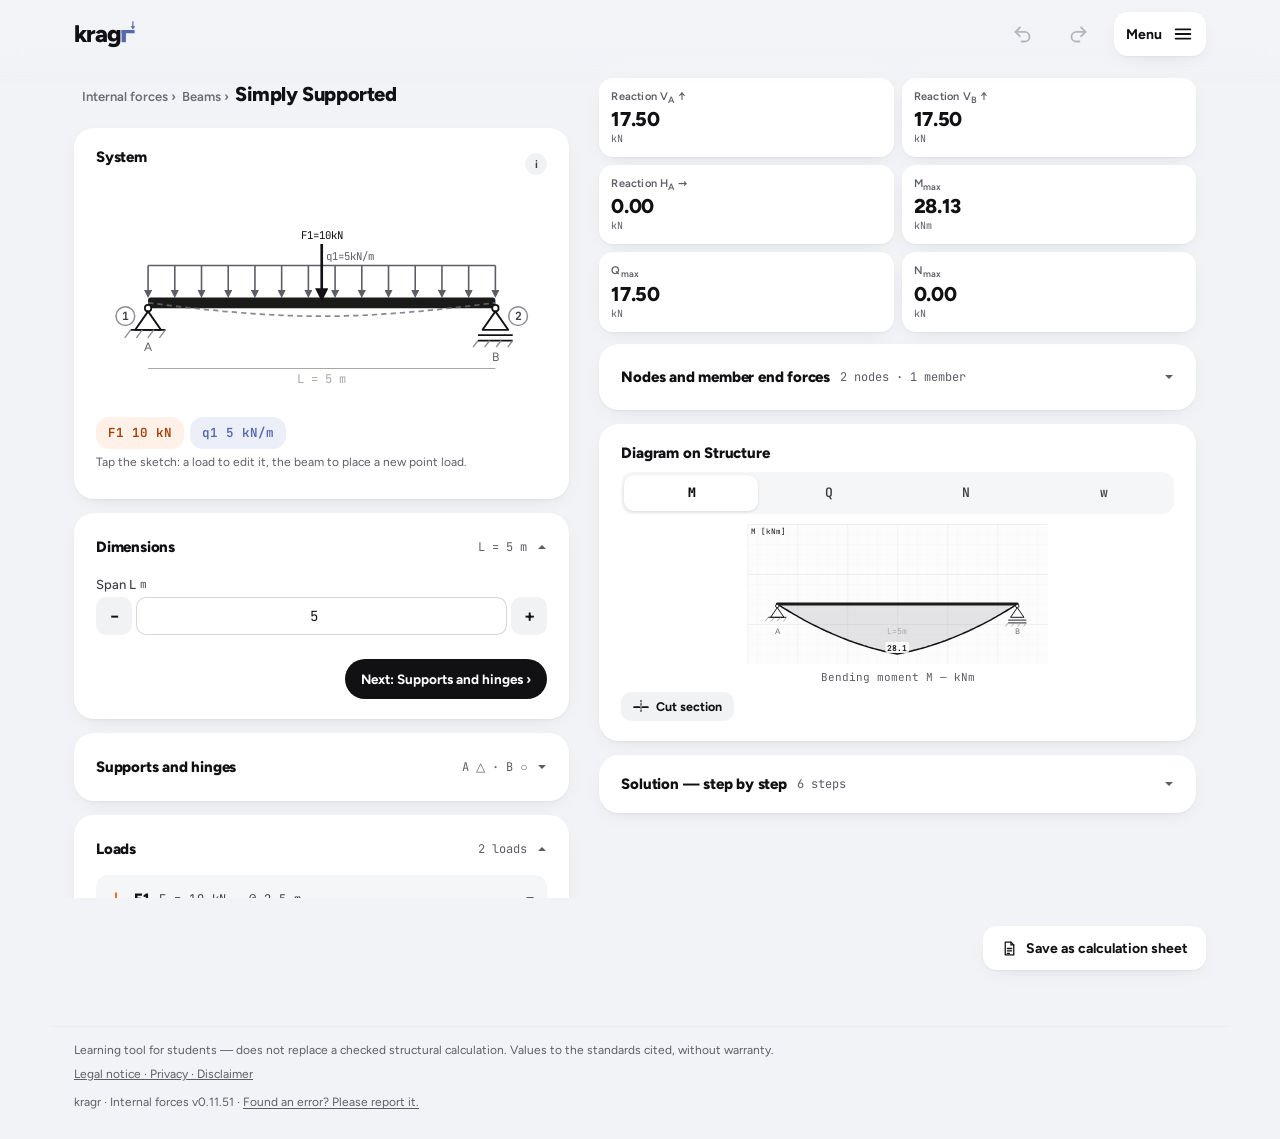
==== commit e07cfec8: "Menü: andere Module klappen ihre Auswahl auf und springen erst beim Thema (k5/katalog.js) Co-Authore" ====
--- a/calc.html
+++ b/calc.html
@@ -1,5 +1,5 @@
 <!DOCTYPE html>
-<!-- kragr v0.11.50 -->
+<!-- kragr v0.11.51 -->
 <html lang="de" data-kpage="calc">
 <head>
   <meta charset="UTF-8" />
@@ -1058,7 +1058,13 @@
   .k5-mod .k5-ic { width:36px; height:36px; border-radius:11px; }
   .k5-mod .k5-mch { margin-left:auto; flex:none; color:#6b6d75; font-size:15px; transition:transform .2s; }
   .k5-mod[aria-current="page"] .k5-mch { color:rgba(255,255,255,.75); }
-  .k5-mod.k5-cur[aria-expanded="false"] .k5-mch { transform:rotate(-90deg); }
+  .k5-mod[aria-expanded="false"] .k5-mch { transform:rotate(-90deg); }
+  .k5-cg + .k5-cg { margin-top:1px; }
+  .k5-cgh { display:flex; align-items:center; gap:10px; width:100%; padding:10px 12px; border:0; border-radius:12px; background:transparent; font:inherit; font-size:14.5px; font-weight:700; color:#111114; cursor:pointer; text-align:left; }
+  .k5-cgh:hover { background:rgba(17,17,20,.04); }
+  .k5-cgh .k5-mch { margin-left:auto; color:#6b6d75; font-size:12px; transition:transform .2s; } .k5-cgh[aria-expanded="false"] .k5-mch { transform:rotate(-90deg); }
+  .k5-cgb { display:flex; flex-direction:column; gap:1px; padding:0 0 6px; } .k5-cgb[hidden] { display:none; }
+  .k5-ci { padding:8px 12px 8px 22px; border-radius:9px; font-size:14px; color:#3d3f45; text-decoration:none; } .k5-ci:hover { background:#fff; color:#111114; }
   .k5-tree { margin:4px 0 8px 29px; padding-left:10px; border-left:2px solid #dfe1e6; }
   .k5-tree[hidden] { display:none; }
   .k5-tree .pick-menu { display:block !important; position:static !important; inset:auto !important; max-height:none !important; overflow:visible !important; padding:0 !important; margin:0 !important; width:auto !important;
@@ -1207,6 +1213,7 @@
   .k5-segm button.k5-soon { opacity:.38; cursor:not-allowed; }
   @media print { .na-t, .na-hint { display:none !important; } }
 </style>
+<script src="k5/katalog.js"></script>
 <script data-k5-gsap src="k5/gsap.min.js" defer></script>
 <script data-k5>
 // Seiten-Anpassungen der Design-Schicht 5: welche Karten zu Akkordeons werden und was ihre Kurzfassung zeigt.
@@ -1570,7 +1577,13 @@
     h+='<div class="k5-mhead"'+I()+'><a class="k5-mlogo" href="index.html" aria-label="'+esc(t('home'))+'">krag'+(D.querySelector('.k-hdr .logo-r')||{outerHTML:'r'}).outerHTML+'</a><button type="button" class="k5-x" aria-label="'+esc(t('close'))+'">✕</button></div>';
     h+='<div class="k5-pm"'+I()+'>';
     MODS.forEach(function(m){ var cur=PAGE===m[0], nm='<span class="k5-ic">'+m[2]+'</span><span class="k5-mt"><b>'+esc(typeof window.kmod==='function' ? window.kmod(m[0], lang()) : m[0])+'</b></span>';
+      var cat=!cur && window.KRAGR_KATALOG && KRAGR_KATALOG[m[0]] && (KRAGR_KATALOG[m[0]][lang()] || KRAGR_KATALOG[m[0]].de);
       if(cur && tree) h+='<button type="button" class="k5-mod k5-cur" aria-current="page" aria-expanded="true" data-mod="'+m[0]+'">'+nm+'<span class="k5-mch" aria-hidden="true">▾</span></button><div class="k5-tree" role="group"></div>';
+      else if(cat && cat.length){   // anderes Modul: erst aufklappen, dann das Thema wählen (Katalog aus k5/katalog.js)
+        var few=cat.reduce(function(a,g){ return a+g.i.length; },0)<=8;
+        h+='<button type="button" class="k5-mod k5-other" aria-expanded="false" data-mod="'+m[0]+'">'+nm+'<span class="k5-mch" aria-hidden="true">▾</span></button><div class="k5-tree k5-cat" role="group" hidden>'
+          +cat.map(function(g){ return '<div class="k5-cg"><button type="button" class="k5-cgh" aria-expanded="'+few+'"><span>'+esc(g.n)+'</span><span class="k5-mch" aria-hidden="true">▾</span></button><div class="k5-cgb"'+(few?'':' hidden')+'>'
+            +g.i.map(function(x){ return '<a class="k5-ci" href="'+esc(x[1])+'">'+esc(x[0])+'</a>'; }).join('')+'</div></div>'; }).join('')+'</div>'; }
       else h+='<a class="k5-mod" href="'+esc(hrefOf(m[0]))+'"'+(cur?' aria-current="page"':'')+' data-mod="'+m[0]+'">'+nm+'<span class="k5-mch" aria-hidden="true">'+(cur?'':'›')+'</span></a>'; });
     h+='<a class="k5-mod" href="projekt.html"'+(PAGE==='projekt'?' aria-current="page"':'')+' data-mod="projekt"><span class="k5-ic">'+ICON_PROJ+'</span><span class="k5-mt"><b>'+esc(t('proj'))+'</b></span><span class="k5-badge"></span><span class="k5-mch" aria-hidden="true">'+(PAGE==='projekt'?'':'›')+'</span></a>';
     h+='<button type="button" class="k5-setbtn"><span>'+esc(t('set'))+'</span><span class="k5-mch" aria-hidden="true">›</span></button>';
@@ -1583,8 +1596,11 @@
     h+='</div>';
     menu.innerHTML=h; menu.setAttribute('aria-label', t('menu'));
     menu.querySelector('.k5-x').onclick=closeMenu;
-    var tr=menu.querySelector('.k5-tree'); if(tr){ try{ if(typeof window.buildPick==='function') window.buildPick(); }catch(e){} var pmn=D.getElementById('pick-menu'); if(pmn) tr.appendChild(pmn); else tr.hidden=true; }
+    var tr=menu.querySelector('.k5-tree:not(.k5-cat)'); if(tr){ try{ if(typeof window.buildPick==='function') window.buildPick(); }catch(e){} var pmn=D.getElementById('pick-menu'); if(pmn) tr.appendChild(pmn); else tr.hidden=true; }
     var cm=menu.querySelector('.k5-cur'); if(cm && tr) cm.onclick=function(){ var o=cm.getAttribute('aria-expanded')!=='true'; cm.setAttribute('aria-expanded', String(o)); tr.hidden=!o; };
+    Array.prototype.forEach.call(menu.querySelectorAll('.k5-other'), function(b){ b.onclick=function(){ var o=b.getAttribute('aria-expanded')!=='true', x=b.nextElementSibling; b.setAttribute('aria-expanded', String(o)); if(x) x.hidden=!o;
+      if(o && x) try{ x.scrollIntoView({block:'nearest', behavior:STILL()?'auto':'smooth'}); }catch(e){} }; });
+    Array.prototype.forEach.call(menu.querySelectorAll('.k5-cgh'), function(b){ b.onclick=function(){ var o=b.getAttribute('aria-expanded')!=='true', x=b.nextElementSibling; b.setAttribute('aria-expanded', String(o)); if(x) x.hidden=!o; }; });
     menu.querySelector('.k5-setbtn').onclick=function(){ menu.classList.add('k5-sub'); menu.scrollTop=0; requestAnimationFrame(placePills); var b=menu.querySelector('.k5-back'); if(b) b.focus({preventScroll:true}); };
     menu.querySelector('.k5-back').onclick=function(){ menu.classList.remove('k5-sub'); var s=menu.querySelector('.k5-setbtn'); if(s) s.focus({preventScroll:true}); };
     var sw=menu.querySelector('#k5-ueb'); if(sw) sw.onclick=function(){ closeMenu(); setTimeout(function(){ ueb.click(); }, STILL()?0:180); };
@@ -1953,7 +1969,7 @@
   <div class="hdr-tools">
     <button class="proj-btn" id="proj-btn" type="button" onclick="toggleProj(event)" data-st="none"><svg viewBox="0 0 20 20" width="16" height="16" aria-hidden="true"><path d="M2.6 5.6c0-.9.7-1.6 1.6-1.6h3.4l1.7 1.9h6.5c.9 0 1.6.7 1.6 1.6v7.4c0 .9-.7 1.6-1.6 1.6H4.2c-.9 0-1.6-.7-1.6-1.6z" fill="none" stroke="currentColor" stroke-width="1.6" stroke-linejoin="round"/></svg><span class="pb-tx">Projekte</span><span class="pb-dot" aria-hidden="true"></span></button>
     <button type="button" class="ueb-hdr" id="ueb-btn" aria-pressed="false" onclick="mulyUebClick()"><svg viewBox="0 0 24 24" fill="none" stroke="currentColor" stroke-width="1.9" stroke-linejoin="round" stroke-linecap="round" aria-hidden="true"><path d="M2 9.5 12 5l10 4.5-10 4.5z"/><path d="M6 11.6v4.1c0 1.5 2.7 2.8 6 2.8s6-1.3 6-2.8v-4.1"/><path d="M22 9.5v5.2"/></svg></button>
-    <span class="version">v0.11.50</span>
+    <span class="version">v0.11.51</span>
     <select class="lang-sel" id="lang-sel" aria-label="Sprache / Language" onchange="setCalcLang(this.value)"><option value="en">EN</option><option value="de">DE</option><option value="fr">FR</option><option value="es">ES</option></select>
   </div>
 </header>
@@ -2486,7 +2502,7 @@
   document.body.appendChild(t);
   setTimeout(()=>{ t.style.opacity='0'; setTimeout(()=>t.remove(), 300); }, 3500);
 }
-const STATIQ_VERSION = '0.11.50';   // App- und SDF-Version (SDF vor 0.8 trägt immer '0.5.5')
+const STATIQ_VERSION = '0.11.51';   // App- und SDF-Version (SDF vor 0.8 trägt immer '0.5.5')
 const DEG = Math.PI / 180;
 const loads = { beam:{point:[],dist:[],horiz:[],temp:[]}, cant:{point:[],dist:[],horiz:[],temp:[]} };
 let uid = 0;
@@ -7555,6 +7571,9 @@
     history.replaceState(null,'',location.pathname+location.search); } }
 if(k4Restore()) liveCalc(true);
 // Rückgängig (calc v0.11.44): Verlauf über den Entwurfsstand; Reiterwechsel ist kein eigener Schritt
+// Sprung aus dem Menü einer anderen Seite in ein Rahmen-System (calc v0.11.51): calc.html#frame:three|two|fixed
+{ const m=String((typeof location!=='undefined' && location.hash) || '').match(/^#frame:(three|two|fixed)$/);
+  if(m){ showTab('frame'); applyFramePreset(m[1]); liveCalc(true); updatePick(); history.replaceState(null,'',location.pathname+location.search); } }
 if(window.kragrUndo) kragrUndo({ get:k4Snap, set:d=>{ k4Apply(d, true); liveCalc(true); k2All(); k4Save(); }, nav:['tab'], navFns:['showTab'] });
 ['input','change'].forEach(ev=>document.addEventListener(ev, e=>{ if(e.target.closest && e.target.closest('.main') && !e.target.closest('#tab-saved')) k4Save(); }));
 document.addEventListener('click', e=>{ if(e.target.closest && e.target.closest('.main') && !e.target.closest('#tab-saved')) k4Save(); });
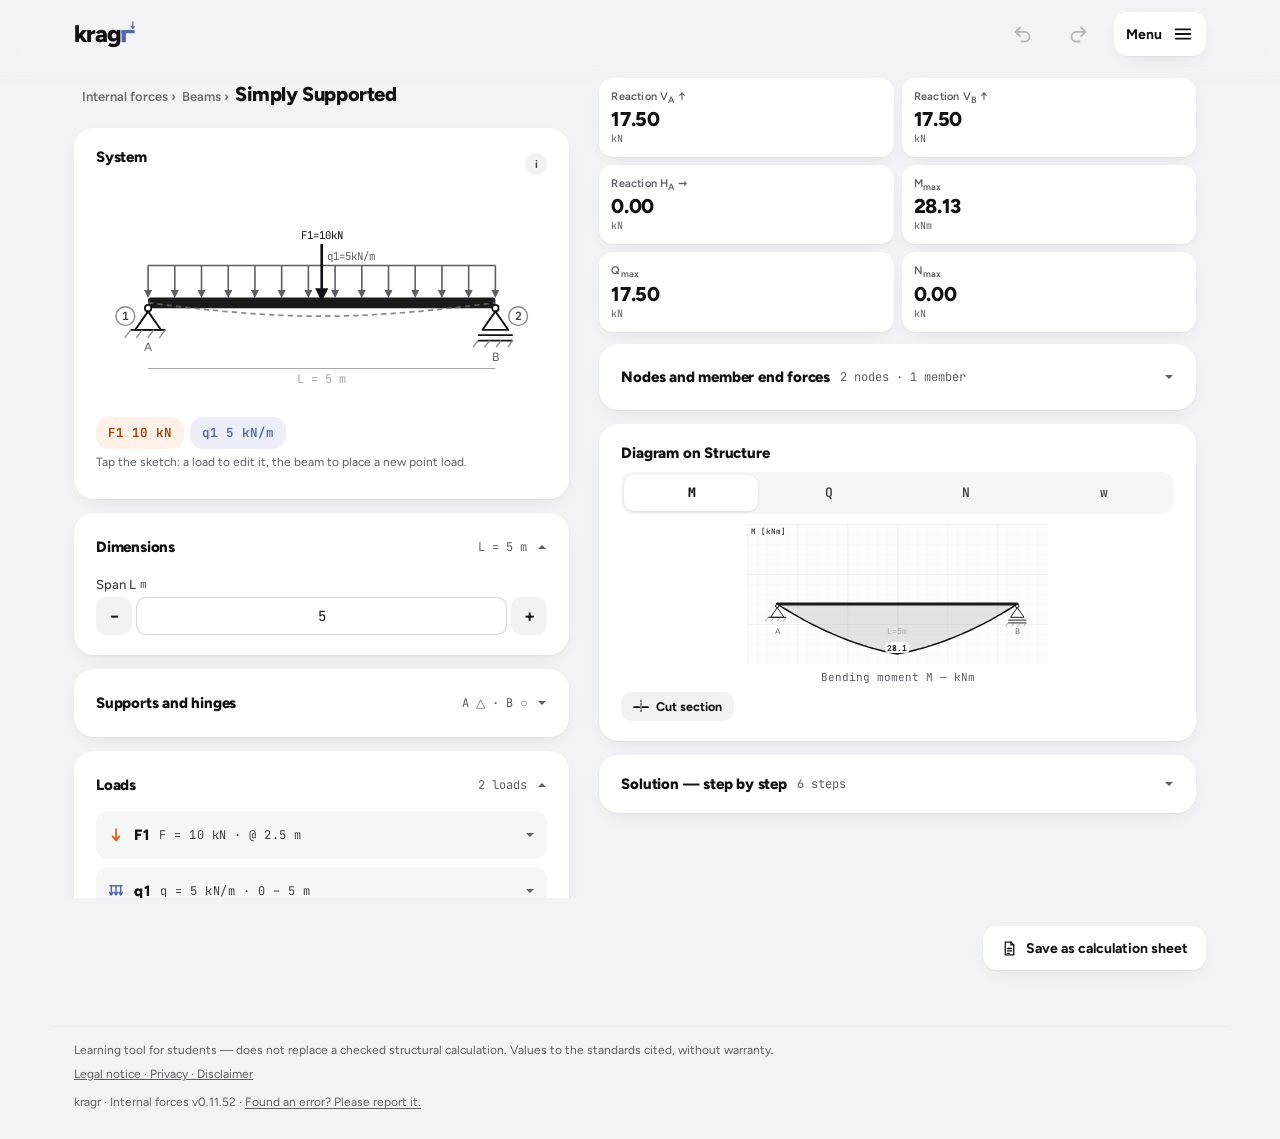
==== commit a07844b1: "Ohne Weiter-Knopf, Eingaben beim Öffnen zugeklappt, Zahlenfelder ohne Browser-Pfeile Co-Authored-By:" ====
--- a/calc.html
+++ b/calc.html
@@ -1,5 +1,5 @@
 <!DOCTYPE html>
-<!-- kragr v0.11.51 -->
+<!-- kragr v0.11.52 -->
 <html lang="de" data-kpage="calc">
 <head>
   <meta charset="UTF-8" />
@@ -1086,6 +1086,10 @@
   html.k5-pm-on .pick-chev { display:none !important; }
   html.k5-pm-on .pick.open .pick-menu { display:none !important; }
   body.k5-lock { overflow:hidden; }
+  /* Zahlenfelder ohne die kleinen Pfeile des Browsers — dafür gibt es − und + daneben; schnelles Tippen auf Knöpfe ohne Doppeltipp-Zoom (18.11.2026) */
+  input[type=number] { -moz-appearance:textfield; appearance:textfield; }
+  input[type=number]::-webkit-inner-spin-button, input[type=number]::-webkit-outer-spin-button { -webkit-appearance:none; appearance:none; margin:0; }
+  button, .k-sb, [role="button"] { touch-action:manipulation; }
 
   /* Startseite: gleiche Kopfzeile (☰), Modulkarten weiß */
   header.k5-idx > .lang-switcher, header.k5-idx > .theme-btn { display:none !important; }
@@ -1969,7 +1973,7 @@
   <div class="hdr-tools">
     <button class="proj-btn" id="proj-btn" type="button" onclick="toggleProj(event)" data-st="none"><svg viewBox="0 0 20 20" width="16" height="16" aria-hidden="true"><path d="M2.6 5.6c0-.9.7-1.6 1.6-1.6h3.4l1.7 1.9h6.5c.9 0 1.6.7 1.6 1.6v7.4c0 .9-.7 1.6-1.6 1.6H4.2c-.9 0-1.6-.7-1.6-1.6z" fill="none" stroke="currentColor" stroke-width="1.6" stroke-linejoin="round"/></svg><span class="pb-tx">Projekte</span><span class="pb-dot" aria-hidden="true"></span></button>
     <button type="button" class="ueb-hdr" id="ueb-btn" aria-pressed="false" onclick="mulyUebClick()"><svg viewBox="0 0 24 24" fill="none" stroke="currentColor" stroke-width="1.9" stroke-linejoin="round" stroke-linecap="round" aria-hidden="true"><path d="M2 9.5 12 5l10 4.5-10 4.5z"/><path d="M6 11.6v4.1c0 1.5 2.7 2.8 6 2.8s6-1.3 6-2.8v-4.1"/><path d="M22 9.5v5.2"/></svg></button>
-    <span class="version">v0.11.51</span>
+    <span class="version">v0.11.52</span>
     <select class="lang-sel" id="lang-sel" aria-label="Sprache / Language" onchange="setCalcLang(this.value)"><option value="en">EN</option><option value="de">DE</option><option value="fr">FR</option><option value="es">ES</option></select>
   </div>
 </header>
@@ -2502,7 +2506,7 @@
   document.body.appendChild(t);
   setTimeout(()=>{ t.style.opacity='0'; setTimeout(()=>t.remove(), 300); }, 3500);
 }
-const STATIQ_VERSION = '0.11.51';   // App- und SDF-Version (SDF vor 0.8 trägt immer '0.5.5')
+const STATIQ_VERSION = '0.11.52';   // App- und SDF-Version (SDF vor 0.8 trägt immer '0.5.5')
 const DEG = Math.PI / 180;
 const loads = { beam:{point:[],dist:[],horiz:[],temp:[]}, cant:{point:[],dist:[],horiz:[],temp:[]} };
 let uid = 0;
@@ -7918,10 +7922,14 @@
   es:{ free:'libre', freeEnd:'extremo libre', dims:'Dimensiones', sup:'Apoyos y rótulas', loads:'Cargas', adv:'Avanzado', next:'Siguiente: {0}', std:'estándar', gable:'Cubierta a dos aguas', head:'Apoyo en cabeza', ei:'Rigidez EI', eiCh:'EI modificada', lf:'Hipótesis', roof:'Forma del dintel', eiHint:'Cambiar la rigidez EI:', open:'abrir Avanzado', spans:'{0} vanos', hinge1:'1 rótula', hingeN:'{0} rótulas', kr:'voladizo', nodes:'{0} nudos · {1} barras', on:'activadas' , n1:'1 carga', nN:'{0} cargas', n0:'sin cargas' , mech:'mecanismo', det:'isostático' } };
 const k11 = (k, ...a) => { let s=(K11T[calcLang]||K11T.en)[k] ?? K11T.de[k] ?? k; a.forEach((v,i)=>{ s=s.replace('{'+i+'}', v); }); return s; };
 const K11_CHEV = '<svg class="k-chev" width="10" height="10" viewBox="0 0 10 10" aria-hidden="true"><path d="M1 7 L5 3 L9 7 Z"/></svg>';
-const K11_DEF = { dims:true, sup:false, loads:true, adv:false };
-let K11S = {}; try{ K11S = JSON.parse(localStorage.getItem('statiq-stufen')||'{}') || {}; }catch(e){ K11S = {}; }
+// calc v0.11.52: beim Öffnen alle Stufen zu, man öffnet selbst. Im Testbetrieb (automatisierter Browser) wie bisher Abmessungen und Lasten
+// offen, damit die Feldprüfungen nicht jede Stufe öffnen müssen; ?k5zu in der Adresse prüft das echte Verhalten (wie ?k5motion).
+const K11_TEST = typeof navigator!=='undefined' && navigator.webdriver && !/k5zu/.test(location.search);
+const K11_DEF = K11_TEST ? { dims:true, sup:false, loads:true, adv:false } : { dims:false, sup:false, loads:false, adv:false };
+// Offene Stufen merkt sich die Seite nicht mehr (calc v0.11.52); der alte Speicher wird gelöscht. „kragr-stufen“ setzen nur Tests.
+let K11S = {}; try{ localStorage.removeItem('statiq-stufen'); K11S = JSON.parse(localStorage.getItem('kragr-stufen')||'{}') || {}; }catch(e){ K11S = {}; }
 function k11Open(t, st){ const v=(K11S[t]||{})[st]; return v===undefined ? K11_DEF[st] : !!v; }
-function k11Keep(t, st, open){ (K11S[t]=K11S[t]||{})[st]=open; try{ localStorage.setItem('statiq-stufen', JSON.stringify(K11S)); }catch(e){} }
+function k11Keep(t, st, open){ (K11S[t]=K11S[t]||{})[st]=open; }   // nur für die Sitzung: beim nächsten Öffnen wieder alles zu (calc v0.11.52)
 // eine Stufe auf- oder zuklappen (auch die Lasten-Karte, die schon eine eigene Kopfzeile hat)
 function k11Set(card, open, keep=true){
   if(card.classList.contains('k-loads')){ const h=card.querySelector(':scope > .k-head'); if(card.classList.contains('k-closed')===open && h) h.click(); return; }   // eigene Kopfzeile (Zusammenfassung der Lasten)
@@ -7963,7 +7971,7 @@
       const ab=adv.querySelector('.k-st-body');
       ab.appendChild(k11Sec(null, [k11Blk('btn-roof-flat')])); ab.appendChild(k11Sec(null, [k11Blk('btn-sH-none')]));
       if(eiSec) ab.appendChild(eiSec); if(lfc) ab.appendChild(k11Sec('lf', [lfc]));
-      sysCard.after(dims); dims.after(sup); k11Next(dims,'sup'); k11Next(sup,'loads');
+      sysCard.after(dims); dims.after(sup);   // ohne „Weiter“-Knopf (calc v0.11.52)
       const ld=cin.querySelector(':scope > .k-loads'); if(ld){ ld.dataset.tab=t; ld.dataset.st='loads'; const h=ld.querySelector(':scope > .k-head'); const n=document.createElement('span'); n.className='k-stn'; n.textContent='3'; h.prepend(n); sup.after(ld); ld.after(adv); }
       else cin.appendChild(adv);
     } else if(t==='cont'){
@@ -7972,7 +7980,7 @@
       const se=document.createElement('div'); se.id='cont-sup-inputs'; sup.querySelector('.k-st-body').appendChild(se);
       const slc=document.getElementById('span-load-cards'); if(slc) loads.querySelector('.k-st-body').appendChild(slc);
       const ab=adv.querySelector('.k-st-body'); if(eiSec) ab.appendChild(eiSec); if(lfc) ab.appendChild(k11Sec('lf', [lfc]));
-      sysCard.after(dims); dims.after(sup); sup.after(loads); loads.after(adv); k11Next(dims,'sup'); k11Next(sup,'loads');
+      sysCard.after(dims); dims.after(sup); sup.after(loads); loads.after(adv);
       try{ renderContUI(); }catch(e){}
     } else {
       // Einfeld- und Kragträger wie Durchlaufträger und Rahmen (calc v0.11.49): Abmessungen → Lager und Gelenke → Lasten → Erweitert
@@ -7982,7 +7990,6 @@
       const ld=cin.querySelector(':scope > .k-loads'); if(ld){ ld.dataset.tab=t; ld.dataset.st='loads'; }
       const ab=adv.querySelector('.k-st-body'); if(eiSec) ab.appendChild(eiSec); if(lfc) ab.appendChild(k11Sec('lf', [lfc]));
       sysCard.after(dims); dims.after(sup); if(ld){ sup.after(ld); ld.after(adv); } else sup.after(adv);
-      k11Next(dims,'sup'); k11Next(sup,'loads');
     }
     // gespeicherter Zustand
     cin.querySelectorAll('[data-st]').forEach(c=>k11Set(c, k11Open(t, c.dataset.st), false));
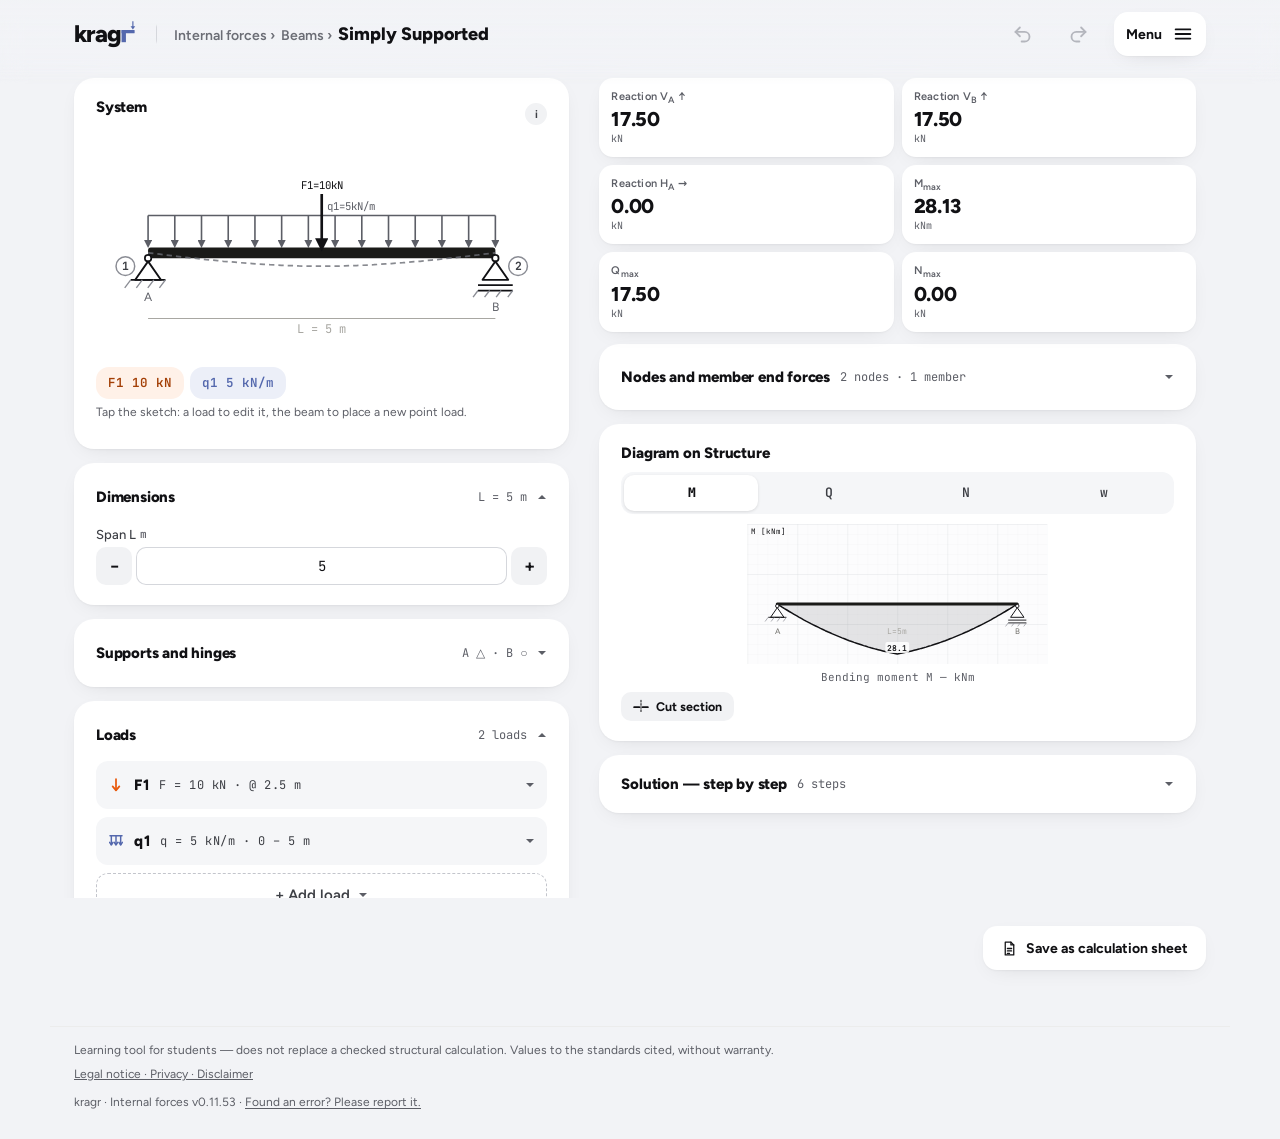
==== commit ba051915: "Rechner: Pfad in der Kopfzeile neben dem Logo, beide Spalten oben bündig (Entwurf P1) Co-Authored-By" ====
--- a/calc.html
+++ b/calc.html
@@ -1,5 +1,5 @@
 <!DOCTYPE html>
-<!-- kragr v0.11.52 -->
+<!-- kragr v0.11.53 -->
 <html lang="de" data-kpage="calc">
 <head>
   <meta charset="UTF-8" />
@@ -1085,6 +1085,17 @@
   html.k5-pm-on .pick-t { font-size:20px !important; }
   html.k5-pm-on .pick-chev { display:none !important; }
   html.k5-pm-on .pick.open .pick-menu { display:none !important; }
+  /* Rechner: Pfad in der Kopfzeile (Entwurf P1), auf der Seite entfällt die Pfadzeile — beide Spalten oben bündig */
+  .k5-hcrumb { display:none; }
+  @media (min-width:1000px) {
+    html.k5-pm-on .k5-hcrumb { display:flex; align-items:baseline; gap:6px; min-width:0; max-width:56%; margin-left:14px; padding:6px 10px 6px 18px; border:0; border-radius:12px; background:transparent;
+      font:inherit; font-size:14px; font-weight:600; color:#6b6d75; cursor:pointer; white-space:nowrap; overflow:hidden; text-overflow:ellipsis; position:relative; }
+    html.k5-pm-on .k5-hcrumb::before { content:''; position:absolute; left:0; top:50%; width:1px; height:26px; margin-top:-13px; background:#d5d7dc; }
+    html.k5-pm-on .k5-hcrumb:hover { background:rgba(17,17,20,.04); }
+    html.k5-pm-on .k5-hcrumb b { font-size:18px; font-weight:800; color:#111114; overflow:hidden; text-overflow:ellipsis; }
+    html.k5-pm-on .k5-hcrumb[hidden] { display:none; }
+    html.k5-pm-on .pick { display:none !important; }
+  }
   body.k5-lock { overflow:hidden; }
   /* Zahlenfelder ohne die kleinen Pfeile des Browsers — dafür gibt es − und + daneben; schnelles Tippen auf Knöpfe ohne Doppeltipp-Zoom (18.11.2026) */
   input[type=number] { -moz-appearance:textfield; appearance:textfield; }
@@ -1680,7 +1691,13 @@
   function init(){
     buildHeader();
     if(PICKM){ window.togglePick=function(e){ if(e && e.stopPropagation) e.stopPropagation(); openMenu(); };   // Pfadzeile oben öffnet das Menü bei der Auswahl
-      var sq=0, same=function(){ sq=0; var p=D.getElementById('pick'), g=D.getElementById('pick-g'); if(p) p.classList.toggle('k5-same', !!g && g.textContent.trim()===(typeof window.kmod==='function' ? window.kmod(PAGE, lang()) : '')); };
+      // Am Rechner (ab 1000 px) steht der Pfad in der Kopfzeile neben dem Logo, beide Spalten beginnen bündig (23.11.2026, Entwurf P1)
+      var hd=D.querySelector('.app-header.k-hdr'), lg=hd && hd.querySelector('.logo');
+      if(lg && !D.getElementById('k5-hcrumb')){ var cb=D.createElement('button'); cb.type='button'; cb.id='k5-hcrumb'; cb.className='k5-hcrumb'; cb.onclick=function(){ openMenu(); }; lg.parentNode.insertBefore(cb, lg.nextSibling); }
+      var sq=0, same=function(){ sq=0; var p=D.getElementById('pick'), g=D.getElementById('pick-g'), tt=D.getElementById('pick-t'), mn=(typeof window.kmod==='function' ? window.kmod(PAGE, lang()) : ''), gs=g ? g.textContent.trim() : '', sm=gs===mn;
+        if(p) p.classList.toggle('k5-same', !!g && sm);
+        var c=D.getElementById('k5-hcrumb'); if(c){ var ts=tt ? tt.textContent.trim() : '', h=(sm||!mn?'':'<span>'+esc(mn)+' ›</span>')+(gs?'<span>'+esc(gs)+' ›</span>':'')+'<b>'+esc(ts)+'</b>';
+          if(c._h!==h){ c._h=h; c.innerHTML=h; c.setAttribute('aria-label', (sm?'':mn+' › ')+(gs?gs+' › ':'')+ts); c.hidden=!ts; } } };
       new MutationObserver(function(){ if(!sq) sq=requestAnimationFrame(same); }).observe(D.body,{childList:true, subtree:true, characterData:true}); same(); }
     try{ if(window.kragrK5Page) window.kragrK5Page(window.kragrK5); }catch(e){ if(window.console) console.error(e); }
     reveal('.k5-reveal, main .card, .pick-btn, .k5-card, .results-grid .metric');
@@ -1973,7 +1990,7 @@
   <div class="hdr-tools">
     <button class="proj-btn" id="proj-btn" type="button" onclick="toggleProj(event)" data-st="none"><svg viewBox="0 0 20 20" width="16" height="16" aria-hidden="true"><path d="M2.6 5.6c0-.9.7-1.6 1.6-1.6h3.4l1.7 1.9h6.5c.9 0 1.6.7 1.6 1.6v7.4c0 .9-.7 1.6-1.6 1.6H4.2c-.9 0-1.6-.7-1.6-1.6z" fill="none" stroke="currentColor" stroke-width="1.6" stroke-linejoin="round"/></svg><span class="pb-tx">Projekte</span><span class="pb-dot" aria-hidden="true"></span></button>
     <button type="button" class="ueb-hdr" id="ueb-btn" aria-pressed="false" onclick="mulyUebClick()"><svg viewBox="0 0 24 24" fill="none" stroke="currentColor" stroke-width="1.9" stroke-linejoin="round" stroke-linecap="round" aria-hidden="true"><path d="M2 9.5 12 5l10 4.5-10 4.5z"/><path d="M6 11.6v4.1c0 1.5 2.7 2.8 6 2.8s6-1.3 6-2.8v-4.1"/><path d="M22 9.5v5.2"/></svg></button>
-    <span class="version">v0.11.52</span>
+    <span class="version">v0.11.53</span>
     <select class="lang-sel" id="lang-sel" aria-label="Sprache / Language" onchange="setCalcLang(this.value)"><option value="en">EN</option><option value="de">DE</option><option value="fr">FR</option><option value="es">ES</option></select>
   </div>
 </header>
@@ -2506,7 +2523,7 @@
   document.body.appendChild(t);
   setTimeout(()=>{ t.style.opacity='0'; setTimeout(()=>t.remove(), 300); }, 3500);
 }
-const STATIQ_VERSION = '0.11.52';   // App- und SDF-Version (SDF vor 0.8 trägt immer '0.5.5')
+const STATIQ_VERSION = '0.11.53';   // App- und SDF-Version (SDF vor 0.8 trägt immer '0.5.5')
 const DEG = Math.PI / 180;
 const loads = { beam:{point:[],dist:[],horiz:[],temp:[]}, cant:{point:[],dist:[],horiz:[],temp:[]} };
 let uid = 0;
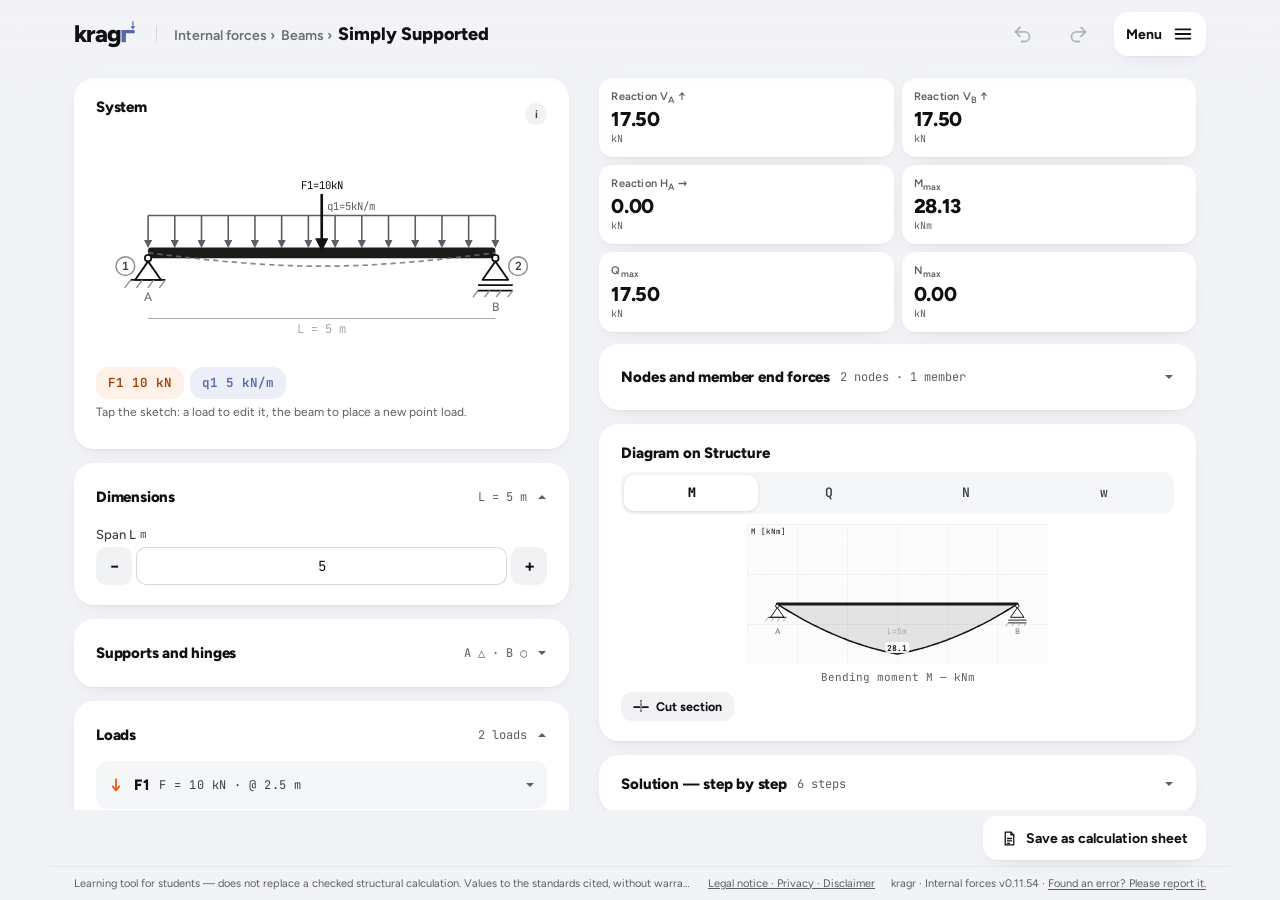
==== commit a169f73c: "Rechner: Seite passt ins Fenster (nur Spalten scrollen), Eingaben offen, schmale Fußleiste Co-Author" ====
--- a/calc.html
+++ b/calc.html
@@ -1,5 +1,5 @@
 <!DOCTYPE html>
-<!-- kragr v0.11.53 -->
+<!-- kragr v0.11.54 -->
 <html lang="de" data-kpage="calc">
 <head>
   <meta charset="UTF-8" />
@@ -595,6 +595,20 @@
       .cols > .col-in, .cols > .col-out { position:relative; height:calc(100dvh - var(--k-hdr-h, 58px) - 8px); overflow-y:auto;
         scrollbar-width:thin; scrollbar-gutter:stable; padding:4px 10px 28px; margin:0 -10px; box-sizing:border-box; }
       html { scrollbar-width:thin; }   /* Seitenleiste rechts so schmal wie die der Spalten (calc v0.11.46) */
+    }
+    /* Rechner (calc v0.11.54): die Seite passt ins Fenster und scrollt nicht; nur die beiden Spalten scrollen. Fußleiste schmal ganz unten.
+       Gilt nur für die Bereiche mit zwei Spalten (nicht für „Gespeichert“). */
+    @media (min-width:1000px) and (min-height:560px) {
+      body:has(> main.main:not(.hidden) > .cols) { height:100dvh; overflow:hidden; }
+      main.main:not(.hidden):has(> .cols) { height:calc(100dvh - var(--k-hdr-h, 58px) - 34px); box-sizing:border-box; display:flex; flex-direction:column; padding-bottom:0 !important; }
+      main.main:not(.hidden) > .cols { flex:1 1 auto; min-height:0; }
+      main.main:not(.hidden) > .cols > .col-in, main.main:not(.hidden) > .cols > .col-out { height:100% !important; }
+      main.main:not(.hidden):has(> .cols) > .kbl { margin:6px 0 !important; flex:none; }
+  body:has(> main.main:not(.hidden) > .cols) .k-fill { display:none !important; }
+      body:has(> main.main:not(.hidden) > .cols) .legal-bar { flex-direction:row !important; flex-wrap:nowrap; align-items:center; gap:16px !important; margin:0 auto !important; padding:0 24px !important; height:34px; box-sizing:border-box;
+        font-size:11px !important; line-height:34px !important; overflow:hidden; white-space:nowrap; border-top:1px solid #e6e7ea !important; }
+      body:has(> main.main:not(.hidden) > .cols) .legal-bar > span:first-child { overflow:hidden; text-overflow:ellipsis; min-width:0; }
+      body:has(> main.main:not(.hidden) > .cols) .legal-bar .legal-ver { margin:0 0 0 auto !important; }
     }
     /* kompakte Lasten: zugeklappt mit Kurzfassung */
     .load-item.cmp .load-item-header { cursor:pointer; gap:10px; }
@@ -1990,7 +2004,7 @@
   <div class="hdr-tools">
     <button class="proj-btn" id="proj-btn" type="button" onclick="toggleProj(event)" data-st="none"><svg viewBox="0 0 20 20" width="16" height="16" aria-hidden="true"><path d="M2.6 5.6c0-.9.7-1.6 1.6-1.6h3.4l1.7 1.9h6.5c.9 0 1.6.7 1.6 1.6v7.4c0 .9-.7 1.6-1.6 1.6H4.2c-.9 0-1.6-.7-1.6-1.6z" fill="none" stroke="currentColor" stroke-width="1.6" stroke-linejoin="round"/></svg><span class="pb-tx">Projekte</span><span class="pb-dot" aria-hidden="true"></span></button>
     <button type="button" class="ueb-hdr" id="ueb-btn" aria-pressed="false" onclick="mulyUebClick()"><svg viewBox="0 0 24 24" fill="none" stroke="currentColor" stroke-width="1.9" stroke-linejoin="round" stroke-linecap="round" aria-hidden="true"><path d="M2 9.5 12 5l10 4.5-10 4.5z"/><path d="M6 11.6v4.1c0 1.5 2.7 2.8 6 2.8s6-1.3 6-2.8v-4.1"/><path d="M22 9.5v5.2"/></svg></button>
-    <span class="version">v0.11.53</span>
+    <span class="version">v0.11.54</span>
     <select class="lang-sel" id="lang-sel" aria-label="Sprache / Language" onchange="setCalcLang(this.value)"><option value="en">EN</option><option value="de">DE</option><option value="fr">FR</option><option value="es">ES</option></select>
   </div>
 </header>
@@ -2523,7 +2537,7 @@
   document.body.appendChild(t);
   setTimeout(()=>{ t.style.opacity='0'; setTimeout(()=>t.remove(), 300); }, 3500);
 }
-const STATIQ_VERSION = '0.11.53';   // App- und SDF-Version (SDF vor 0.8 trägt immer '0.5.5')
+const STATIQ_VERSION = '0.11.54';   // App- und SDF-Version (SDF vor 0.8 trägt immer '0.5.5')
 const DEG = Math.PI / 180;
 const loads = { beam:{point:[],dist:[],horiz:[],temp:[]}, cant:{point:[],dist:[],horiz:[],temp:[]} };
 let uid = 0;
@@ -7942,7 +7956,9 @@
 // calc v0.11.52: beim Öffnen alle Stufen zu, man öffnet selbst. Im Testbetrieb (automatisierter Browser) wie bisher Abmessungen und Lasten
 // offen, damit die Feldprüfungen nicht jede Stufe öffnen müssen; ?k5zu in der Adresse prüft das echte Verhalten (wie ?k5motion).
 const K11_TEST = typeof navigator!=='undefined' && navigator.webdriver && !/k5zu/.test(location.search);
-const K11_DEF = K11_TEST ? { dims:true, sup:false, loads:true, adv:false } : { dims:false, sup:false, loads:false, adv:false };
+// Am Rechner (ab 1000 px, zwei Spalten) ist Platz: dort alle Stufen offen (calc v0.11.54); am Handy alle zu
+const K11_WIDE = typeof matchMedia==='function' && matchMedia('(min-width:1000px)').matches;
+const K11_DEF = K11_TEST ? { dims:true, sup:false, loads:true, adv:false } : K11_WIDE ? { dims:true, sup:true, loads:true, adv:true } : { dims:false, sup:false, loads:false, adv:false };
 // Offene Stufen merkt sich die Seite nicht mehr (calc v0.11.52); der alte Speicher wird gelöscht. „kragr-stufen“ setzen nur Tests.
 let K11S = {}; try{ localStorage.removeItem('statiq-stufen'); K11S = JSON.parse(localStorage.getItem('kragr-stufen')||'{}') || {}; }catch(e){ K11S = {}; }
 function k11Open(t, st){ const v=(K11S[t]||{})[st]; return v===undefined ? K11_DEF[st] : !!v; }
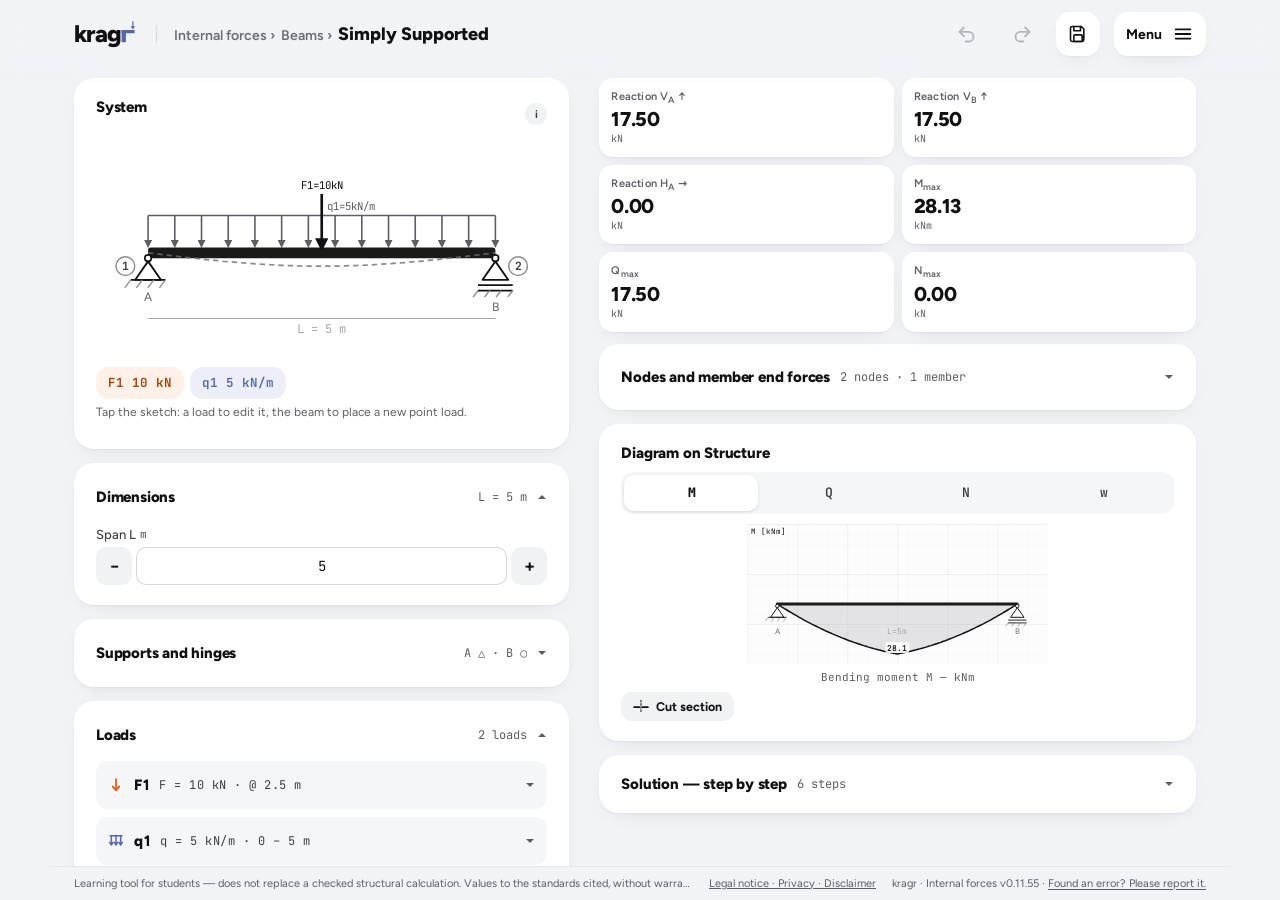
==== commit d27e706b: "Speichern als Symbol in der Kopfzeile (zwischen Vor und Menü), Namensfeld als kleines Fenster Co-Aut" ====
--- a/calc.html
+++ b/calc.html
@@ -1,5 +1,5 @@
 <!DOCTYPE html>
-<!-- kragr v0.11.54 -->
+<!-- kragr v0.11.55 -->
 <html lang="de" data-kpage="calc">
 <head>
   <meta charset="UTF-8" />
@@ -603,7 +603,6 @@
       main.main:not(.hidden):has(> .cols) { height:calc(100dvh - var(--k-hdr-h, 58px) - 34px); box-sizing:border-box; display:flex; flex-direction:column; padding-bottom:0 !important; }
       main.main:not(.hidden) > .cols { flex:1 1 auto; min-height:0; }
       main.main:not(.hidden) > .cols > .col-in, main.main:not(.hidden) > .cols > .col-out { height:100% !important; }
-      main.main:not(.hidden):has(> .cols) > .kbl { margin:6px 0 !important; flex:none; }
   body:has(> main.main:not(.hidden) > .cols) .k-fill { display:none !important; }
       body:has(> main.main:not(.hidden) > .cols) .legal-bar { flex-direction:row !important; flex-wrap:nowrap; align-items:center; gap:16px !important; margin:0 auto !important; padding:0 24px !important; height:34px; box-sizing:border-box;
         font-size:11px !important; line-height:34px !important; overflow:hidden; white-space:nowrap; border-top:1px solid #e6e7ea !important; }
@@ -1727,6 +1726,18 @@
   /* Rechenblatt speichern (calc v0.11.11 · size v0.7.9) */
   .kbl { display:flex; flex-direction:column; align-items:flex-end; gap:6px; margin:28px 0 8px; clear:both; }   /* ganz unten rechts (calc v0.11.12) */
   .kbl-form { width:min(100%, 520px); }
+  /* Seit 24.11.2026: Speichern als Symbol in der Kopfzeile (zwischen Wiederholen und Menü); Namensfeld und Meldung als kleines Fenster darunter */
+  .k5-save { flex:none; display:inline-flex; align-items:center; justify-content:center; width:44px; height:44px; margin-left:6px; padding:0; border:none; border-radius:14px;
+    background:var(--k5-card,#fff); box-shadow:var(--k5-sh,0 1px 3px rgba(17,17,20,.12)); color:#111114; cursor:pointer; -webkit-tap-highlight-color:transparent; transition:transform .2s, box-shadow .25s; }
+  .k5-save svg { width:20px; height:20px; } .k5-save:hover { box-shadow:var(--k5-sh-h,0 4px 12px rgba(17,17,20,.14)); } .k5-save:active { transform:scale(.92); }
+  .k5-save[hidden] { display:none; } .k5-save + .k5-burger { margin-left:8px !important; }
+  @media (orientation:landscape) and (max-height:540px) and (min-width:640px) and (max-width:999px) { .k-hdr .k5-save { width:38px; height:38px; } }
+  .kbl.kbl-top { position:fixed; z-index:160; top:calc(var(--k-hdr-h, 58px) + 6px); right:max(10px, calc((100vw - 1180px) / 2 + 20px)); width:min(400px, calc(100vw - 20px)); margin:0 !important; display:none; align-items:stretch; }
+  .kbl.kbl-top.kbl-on { display:flex; }
+  .kbl.kbl-top > .kbl-btn { display:none !important; }
+  .kbl.kbl-top .kbl-form { width:auto; box-shadow:0 18px 48px rgba(17,17,20,.18), 0 0 0 1px rgba(17,17,20,.05); }
+  .kbl.kbl-top .kbl-msg:not(:empty) { padding:10px 14px; border-radius:14px; background:var(--k5-card,#fff); box-shadow:0 18px 48px rgba(17,17,20,.18), 0 0 0 1px rgba(17,17,20,.05); text-align:left; }
+  @media print { .k5-save { display:none !important; } }
   .main > .kbl { grid-column:1 / -1; }   /* size: über beide Spalten des Rasters */
   .kbl-msg { text-align:right; }
   .kbl-btn { display:inline-flex; align-items:center; gap:8px; min-height:44px; padding:0 18px; border:none; border-radius:14px; background:var(--k5-card,#fff); box-shadow:var(--k5-sh, inset 0 0 0 1px #d4d4d8); color:#111114; font:inherit; font-size:14px; font-weight:700; cursor:pointer; }
@@ -1822,7 +1833,7 @@
   }
   function label(w){ w.querySelector('.kbl-btn span').textContent=t('save'); w.querySelector('.kbl-l > span').textContent=t('name');
     var ok=w.querySelector('.kbl-ok'); if(!ok.classList.contains('armed')) ok.textContent=t('ok'); w.querySelector('.kbl-x').textContent=t('cancel'); }
-  function relabel(){ Array.prototype.forEach.call(D.querySelectorAll('.kbl'), label); }
+  function relabel(){ Array.prototype.forEach.call(D.querySelectorAll('.kbl'), label); var sb=D.getElementById('k5-save'); if(sb){ sb.title=t('save'); sb.setAttribute('aria-label', t('save')); } }
 
   // Reste aus dem früheren Projektmodus (bis calc v0.11.10 im Block data-pm): altes Projekt-Fenster verborgen, aber für Prüfstände
   // über mulyAltProj() erreichbar (Speichern/Laden in size, Übernahme aus calc); Ordner-Symbol der alten Kopfzeile → Rechenblätter;
@@ -1845,8 +1856,33 @@
     if(PAGE==='size'){ var mm=String(location.hash||'').match(/^#blatt=(.+)$/); if(mm){ var n=decodeURIComponent(mm[1]); history.replaceState(null,'',location.pathname+location.search);
       try{ var i=posRead().findIndex(function(p){ return p.name===n; }); if(i>=0){ loadPos(i); var mg=D.querySelector('.kbl .kbl-msg'); if(mg) mg.textContent=t('opened', n); } }catch(e){} } }
   }
+  // Speichern-Symbol in der Kopfzeile (24.11.2026): öffnet das Namensfeld der sichtbaren Speicherleiste als kleines Fenster unter der Kopfzeile
+  var SAVEIC='<svg viewBox="0 0 24 24" fill="none" stroke="currentColor" stroke-width="1.9" stroke-linecap="round" stroke-linejoin="round" aria-hidden="true"><path d="M5 3h11l3 3v13a2 2 0 0 1-2 2H5a2 2 0 0 1-2-2V5a2 2 0 0 1 2-2z"/><path d="M7 3v5h8V3"/><rect x="7" y="13" width="10" height="8" rx="1"/></svg>';
+  var hideT=0;
+  function curKbl(){ return Array.prototype.filter.call(D.querySelectorAll('.kbl'), function(k){ var m=k.closest('main'); return !m || !m.classList.contains('hidden'); })[0] || null; }
+  function off(){ Array.prototype.forEach.call(D.querySelectorAll('.kbl.kbl-on'), function(x){ x.classList.remove('kbl-on'); var f=x.querySelector('.kbl-form'), b=x.querySelector('.kbl-btn'); if(f) f.hidden=true; if(b) b.hidden=false; }); }
+  function flash(k){ if(!k) return; k.classList.add('kbl-on'); clearTimeout(hideT); hideT=setTimeout(function(){ if(k.querySelector('.kbl-form').hidden){ k.classList.remove('kbl-on'); k.querySelector('.kbl-msg').innerHTML=''; } }, 6000); }
+  function topSave(){
+    Array.prototype.forEach.call(D.querySelectorAll('.kbl'), function(k){ k.classList.add('kbl-top');
+      if(k._top) return; k._top=1;
+      k.querySelector('.kbl-x').addEventListener('click', function(){ k.classList.remove('kbl-on'); var s=D.getElementById('k5-save'); if(s) s.focus(); });
+      k.querySelector('.kbl-in').addEventListener('keydown', function(e){ if(e.key==='Escape') k.classList.remove('kbl-on'); });
+      new MutationObserver(function(){ var m=k.querySelector('.kbl-msg'); if(m.innerHTML.trim() && k.querySelector('.kbl-form').hidden) flash(k); }).observe(k.querySelector('.kbl-msg'),{childList:true, characterData:true, subtree:true}); });
+    var bg=D.getElementById('k5-burger'); if(!bg) return false;
+    var b=D.getElementById('k5-save');
+    if(!b){ b=D.createElement('button'); b.type='button'; b.id='k5-save'; b.className='k5-save'; b.innerHTML=SAVEIC;
+      b.addEventListener('click', function(e){ e.stopPropagation(); var k=curKbl(); if(!k) return; var on=k.classList.contains('kbl-on') && !k.querySelector('.kbl-form').hidden;
+        off(); if(on) return; k.classList.add('kbl-on'); clearTimeout(hideT); k.querySelector('.kbl-btn').click(); });
+      D.addEventListener('click', function(e){ if(e.target.closest && (e.target.closest('.kbl.kbl-on') || e.target.closest('#k5-save'))) return; off(); }, true); }
+    var rd=D.getElementById('k5-redo'); bg.parentNode.insertBefore(b, rd && rd.parentNode===bg.parentNode ? rd.nextSibling : bg);
+    b.title=t('save'); b.setAttribute('aria-label', t('save')); b.hidden=!curKbl(); return true;
+  }
+  window.kragrSaveTop=function(){ var b=D.getElementById('k5-save'); if(b) b.hidden=!curKbl(); };
+  function initTop(){ if(!topSave()){ var mo=new MutationObserver(function(){ if(topSave()) mo.disconnect(); }); mo.observe(D.documentElement,{childList:true, subtree:true}); }
+    if(PAGE==='calc' && typeof window.showTab==='function'){ var st=window.showTab; window.showTab=function(){ var r=st.apply(this, arguments); off(); window.kragrSaveTop(); return r; }; }
+    var k=curKbl(); if(k && k.querySelector('.kbl-msg').innerHTML.trim()) flash(k); }
   // nach allen anderen Start-Routinen (Spalten in calc entstehen erst beim Start)
-  D.readyState==='loading' ? D.addEventListener('DOMContentLoaded', function(){ setTimeout(init, 0); }) : setTimeout(init, 0);
+  D.readyState==='loading' ? D.addEventListener('DOMContentLoaded', function(){ setTimeout(function(){ init(); initTop(); }, 0); }) : setTimeout(function(){ init(); initTop(); }, 0);
   window.kragrBlatt={ t:t, relabel:relabel };
 })();
 </script>
@@ -2004,7 +2040,7 @@
   <div class="hdr-tools">
     <button class="proj-btn" id="proj-btn" type="button" onclick="toggleProj(event)" data-st="none"><svg viewBox="0 0 20 20" width="16" height="16" aria-hidden="true"><path d="M2.6 5.6c0-.9.7-1.6 1.6-1.6h3.4l1.7 1.9h6.5c.9 0 1.6.7 1.6 1.6v7.4c0 .9-.7 1.6-1.6 1.6H4.2c-.9 0-1.6-.7-1.6-1.6z" fill="none" stroke="currentColor" stroke-width="1.6" stroke-linejoin="round"/></svg><span class="pb-tx">Projekte</span><span class="pb-dot" aria-hidden="true"></span></button>
     <button type="button" class="ueb-hdr" id="ueb-btn" aria-pressed="false" onclick="mulyUebClick()"><svg viewBox="0 0 24 24" fill="none" stroke="currentColor" stroke-width="1.9" stroke-linejoin="round" stroke-linecap="round" aria-hidden="true"><path d="M2 9.5 12 5l10 4.5-10 4.5z"/><path d="M6 11.6v4.1c0 1.5 2.7 2.8 6 2.8s6-1.3 6-2.8v-4.1"/><path d="M22 9.5v5.2"/></svg></button>
-    <span class="version">v0.11.54</span>
+    <span class="version">v0.11.55</span>
     <select class="lang-sel" id="lang-sel" aria-label="Sprache / Language" onchange="setCalcLang(this.value)"><option value="en">EN</option><option value="de">DE</option><option value="fr">FR</option><option value="es">ES</option></select>
   </div>
 </header>
@@ -2537,7 +2573,7 @@
   document.body.appendChild(t);
   setTimeout(()=>{ t.style.opacity='0'; setTimeout(()=>t.remove(), 300); }, 3500);
 }
-const STATIQ_VERSION = '0.11.54';   // App- und SDF-Version (SDF vor 0.8 trägt immer '0.5.5')
+const STATIQ_VERSION = '0.11.55';   // App- und SDF-Version (SDF vor 0.8 trägt immer '0.5.5')
 const DEG = Math.PI / 180;
 const loads = { beam:{point:[],dist:[],horiz:[],temp:[]}, cant:{point:[],dist:[],horiz:[],temp:[]} };
 let uid = 0;
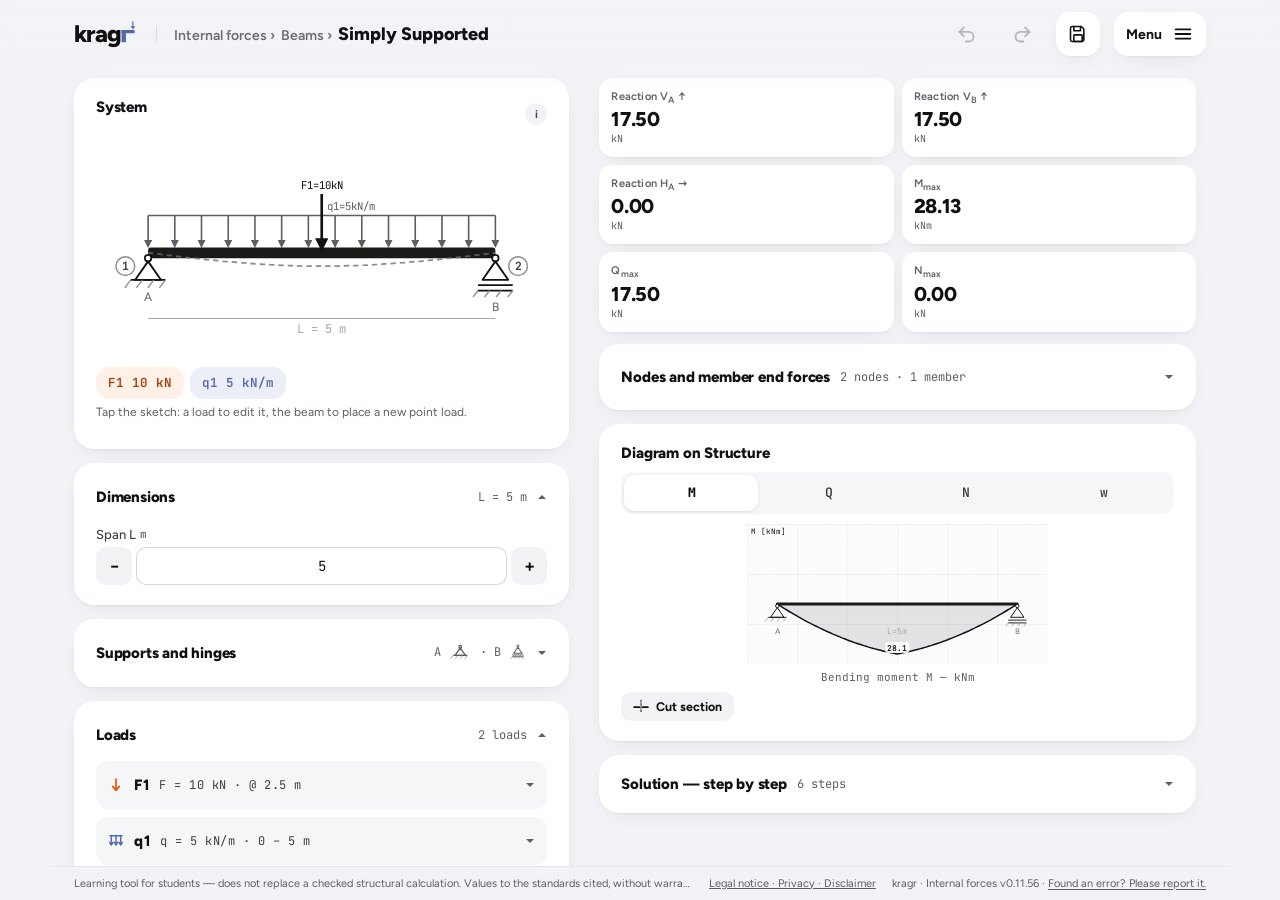
==== commit 2d216f3d: "Schnittkräfte: Lagerzeichen in den Eingaben wie in den Skizzen (Festlager, Loslager, Einspannung) Co" ====
--- a/calc.html
+++ b/calc.html
@@ -1,5 +1,5 @@
 <!DOCTYPE html>
-<!-- kragr v0.11.55 -->
+<!-- kragr v0.11.56 -->
 <html lang="de" data-kpage="calc">
 <head>
   <meta charset="UTF-8" />
@@ -2040,7 +2040,7 @@
   <div class="hdr-tools">
     <button class="proj-btn" id="proj-btn" type="button" onclick="toggleProj(event)" data-st="none"><svg viewBox="0 0 20 20" width="16" height="16" aria-hidden="true"><path d="M2.6 5.6c0-.9.7-1.6 1.6-1.6h3.4l1.7 1.9h6.5c.9 0 1.6.7 1.6 1.6v7.4c0 .9-.7 1.6-1.6 1.6H4.2c-.9 0-1.6-.7-1.6-1.6z" fill="none" stroke="currentColor" stroke-width="1.6" stroke-linejoin="round"/></svg><span class="pb-tx">Projekte</span><span class="pb-dot" aria-hidden="true"></span></button>
     <button type="button" class="ueb-hdr" id="ueb-btn" aria-pressed="false" onclick="mulyUebClick()"><svg viewBox="0 0 24 24" fill="none" stroke="currentColor" stroke-width="1.9" stroke-linejoin="round" stroke-linecap="round" aria-hidden="true"><path d="M2 9.5 12 5l10 4.5-10 4.5z"/><path d="M6 11.6v4.1c0 1.5 2.7 2.8 6 2.8s6-1.3 6-2.8v-4.1"/><path d="M22 9.5v5.2"/></svg></button>
-    <span class="version">v0.11.55</span>
+    <span class="version">v0.11.56</span>
     <select class="lang-sel" id="lang-sel" aria-label="Sprache / Language" onchange="setCalcLang(this.value)"><option value="en">EN</option><option value="de">DE</option><option value="fr">FR</option><option value="es">ES</option></select>
   </div>
 </header>
@@ -2573,7 +2573,7 @@
   document.body.appendChild(t);
   setTimeout(()=>{ t.style.opacity='0'; setTimeout(()=>t.remove(), 300); }, 3500);
 }
-const STATIQ_VERSION = '0.11.55';   // App- und SDF-Version (SDF vor 0.8 trägt immer '0.5.5')
+const STATIQ_VERSION = '0.11.56';   // App- und SDF-Version (SDF vor 0.8 trägt immer '0.5.5')
 const DEG = Math.PI / 180;
 const loads = { beam:{point:[],dist:[],horiz:[],temp:[]}, cant:{point:[],dist:[],horiz:[],temp:[]} };
 let uid = 0;
@@ -7960,7 +7960,13 @@
   /* Lager beim Einfeld- und Kragträger (calc v0.11.49): fest vorgegeben, als Übersicht */
   .k-supinfo { display:flex; flex-direction:column; gap:6px; margin-bottom:10px; }
   .k-supi { display:grid; grid-template-columns:28px auto 1fr; align-items:center; gap:10px; padding:8px 12px; border-radius:12px; background:var(--k5-sub, #f5f6f8); font-size:14px; }
-  .k-supi .k-supi-s { font-size:16px; text-align:center; color:#5468ad; }
+  .k-supi .k-supi-s { font-size:16px; text-align:center; color:#5468ad; display:flex; align-items:center; justify-content:center; }
+  .k-supi .k-supi-s svg { height:24px; width:auto; }
+  /* kleine Lagerzeichen (calc v0.11.56): dieselben Zeichen wie in den Skizzen (ksSup), in Textfarbe; das Zeichen ⊞ △ ○ bleibt unsichtbar im Text */
+  .k-si { display:inline-flex; align-items:center; vertical-align:-0.3em; }
+  .k-sum .k-si svg { height:16px; width:auto; }
+  .toggle-btn .k-si svg { height:16px; width:auto; margin-left:2px; }
+  .k-vh { position:absolute !important; width:1px; height:1px; margin:-1px; padding:0; overflow:hidden; clip:rect(0 0 0 0); white-space:nowrap; border:0; }
   .k-supi > span:last-child { color:var(--k-text2, #5c5e66); }
   .k-eihint { font-size:12px; margin:0 0 8px; }
   .k-eihint button { border:0; background:transparent; padding:0; font:inherit; font-weight:700; color:#5468ad; cursor:pointer; text-decoration:underline; }
@@ -8071,7 +8077,35 @@
 const k11Num = v => fmtV(v);
 const K11_SUP = { fixed:'⊞', pin:'△', roller:'○' };
 function k11Tx(el, s){ if(el && el.textContent!==s) el.textContent=s; }
+// Lagerzeichen als kleines Bild (calc v0.11.56): Festlager Dreieck mit Gelenk und Schraffur, Loslager mit Gleitlinie, Einspannung als Wand bzw. Schraffur
+// dir: 'down' (Lager unter dem Knoten), 'left'/'right' (Wand links/rechts am Stabende)
+function k11Ic(ty, dir){
+  const s=0.62; let g='', w=28, h;
+  if(ty==='fixed' && dir!=='down'){ const xw = dir==='right' ? 20 : 8;
+    g = ksWall(xw, 2, 18, dir==='right' ? 1 : -1, 7*s, s) + `<line x1="${dir==='right'?3:xw}" y1="10" x2="${dir==='right'?xw:25}" y2="10" stroke="${KS.sym}" stroke-width="${1.6*s}"/>`; h=20; }
+  else if(ty==='fixed'){ g = `<line x1="14" y1="1" x2="14" y2="9" stroke="${KS.sym}" stroke-width="${1.6*s}"/>` + ksHatch(14-13*s, 14+13*s, 9, 5, 6*s, s); h=9+6*s+1.5; }
+  else { const r=ksSup(ty, 14, 3, {s}); g=r.svg; h=3+r.depth+1.5; }
+  g = g.replace(/#111114/g,'currentColor').replace(/fill="#fff"/g,'fill="none"').replace(/stroke="#8a8c94"/g,'stroke="currentColor" stroke-opacity="0.6"')
+       .replace(/stroke-width="([\d.]+)"/g, (m,v)=>`stroke-width="${ksF(Math.max(1.1, v*1.7))}"`);   // klein gezeichnet: Striche kräftiger als in der Skizze
+  return `<svg viewBox="0 0 ${w} ${ksF(h)}" aria-hidden="true" focusable="false">${g}</svg>`;
+}
+// Kurzfassung der Lager: Text wie bisher (⊞ △ ○, für Vergleiche und Kopieren), sichtbar als Bild
+function k11SupHtml(el, s, t){
+  if(!el) return;
+  const esc=x=>x.replace(/&/g,'&amp;').replace(/</g,'&lt;').replace(/>/g,'&gt;'), ty={'⊞':'fixed','△':'pin','○':'roller'};
+  const n=(s.match(/[⊞△○]/g)||[]).length; let i=0;
+  const h=esc(s).replace(/[⊞△○]/g, ch=>{ const k=i++, d = t==='frame' ? 'down' : k===0 ? 'left' : k===n-1 ? 'right' : 'down';
+    return `<span class="k-si" role="img" aria-label="${esc(supW(ty[ch]))}">${k11Ic(ty[ch], d)}<span class="k-vh" aria-hidden="true">${ch}</span></span>`; });
+  if(el._h!==h || el.textContent!==s){ el._h=h; el.innerHTML=h; }
+}
+// Lagerknöpfe (Rahmen: Einspannung ⊞, Festlager △, Loslager ○): Zeichen am Ende ebenfalls als Bild; die Übersetzung setzt den Text neu, dann hier wieder
+function k11SupBtns(){
+  document.querySelectorAll('.toggle-btn[id^="btn-s"]').forEach(b=>{ if(b.querySelector('.k-si')) return; const m=b.textContent.match(/^(.*?)\s*([⊞△○])\s*$/); if(!m) return;
+    const ty={'⊞':'fixed','△':'pin','○':'roller'}[m[2]], d = ty==='fixed' ? 'down' : 'down';
+    b.innerHTML = m[1].replace(/&/g,'&amp;').replace(/</g,'&lt;') + ` <span class="k-si">${k11Ic(ty, d)}<span class="k-vh" aria-hidden="true">${m[2]}</span></span>`; });
+}
 function k11Sum(){
+  k11SupBtns();
   document.querySelectorAll('[data-k11]').forEach(e=>k11Tx(e, k11(e.dataset.k11)));
   document.querySelectorAll('.k-st-next').forEach(b=>k11Tx(b, k11('next', k11(b.dataset.next))+' ›'));
   document.querySelectorAll('.k-st').forEach(c=>{
@@ -8094,7 +8128,7 @@
       s=sp.map(([lab,ty])=>`${lab} ${K11_SUP[ty]}`).join(' · ')+(t==='cantilever' ? ' · '+k11('free') : '');
       const late=typeof supxSnap==='function' && typeof k12==='function' && typeof sxSupName==='function';
       if(late && supxSnap(t, sp.map(x=>x[0]))) s+=' · '+k12('sxShort');
-      const box=c.querySelector('.k-supinfo'); if(box && late){ const h=sp.map(([lab,ty])=>`<div class="k-supi"><span class="k-supi-s">${K11_SUP[ty]}</span><b>${k12('supL')} ${lab}</b><span>${sxSupName(ty).replace(/\s*[⊞△○]\s*$/,'')}</span></div>`).join('')
+      const box=c.querySelector('.k-supinfo'); if(box && late){ const h=sp.map(([lab,ty])=>`<div class="k-supi"><span class="k-supi-s" role="img" aria-label="${supW(ty)}">${k11Ic(ty, ty==='fixed'?'left':'down')}</span><b>${k12('supL')} ${lab}</b><span>${sxSupName(ty).replace(/\s*[⊞△○]\s*$/,'')}</span></div>`).join('')
         +(t==='cantilever' ? `<div class="k-supi"><span class="k-supi-s">—</span><b>${k11('freeEnd')}</b><span></span></div>` : ''); if(box._h!==h){ box._h=h; box.innerHTML=h; } } }
     else if(st==='loads'){ const n=c.querySelectorAll('.load-item').length; s = n===1 ? k11('n1') : n ? k11('nN', n) : k11('n0'); }
     else if(st==='adv'){ const a=[];
@@ -8103,7 +8137,7 @@
       const eiCh=[...c.querySelectorAll('[id$="-E"],[id$="-Iy"],[id^="frame-E-"],[id^="frame-Iy-"]')].some(e=>Math.abs((parseFloat(e.value)||0) - (/-E/.test(e.id)?210:10))>1e-9);
       if(eiCh) a.push(k11('eiCh')); if(typeof lfOn==='function' && lfOn(t)) a.push(k11('lf')+' '+k11('on'));
       s = a.length ? a.join(' · ') : k11('std'); c.classList.toggle('k-adv-on', a.length>0); }
-    k11Tx(sm, s);
+    if(st==='sup') k11SupHtml(sm, s, t); else k11Tx(sm, s);
   });
   // Ergebnis-Karten
   document.querySelectorAll('.k-knoten, .k-lfres').forEach(k11Fold);
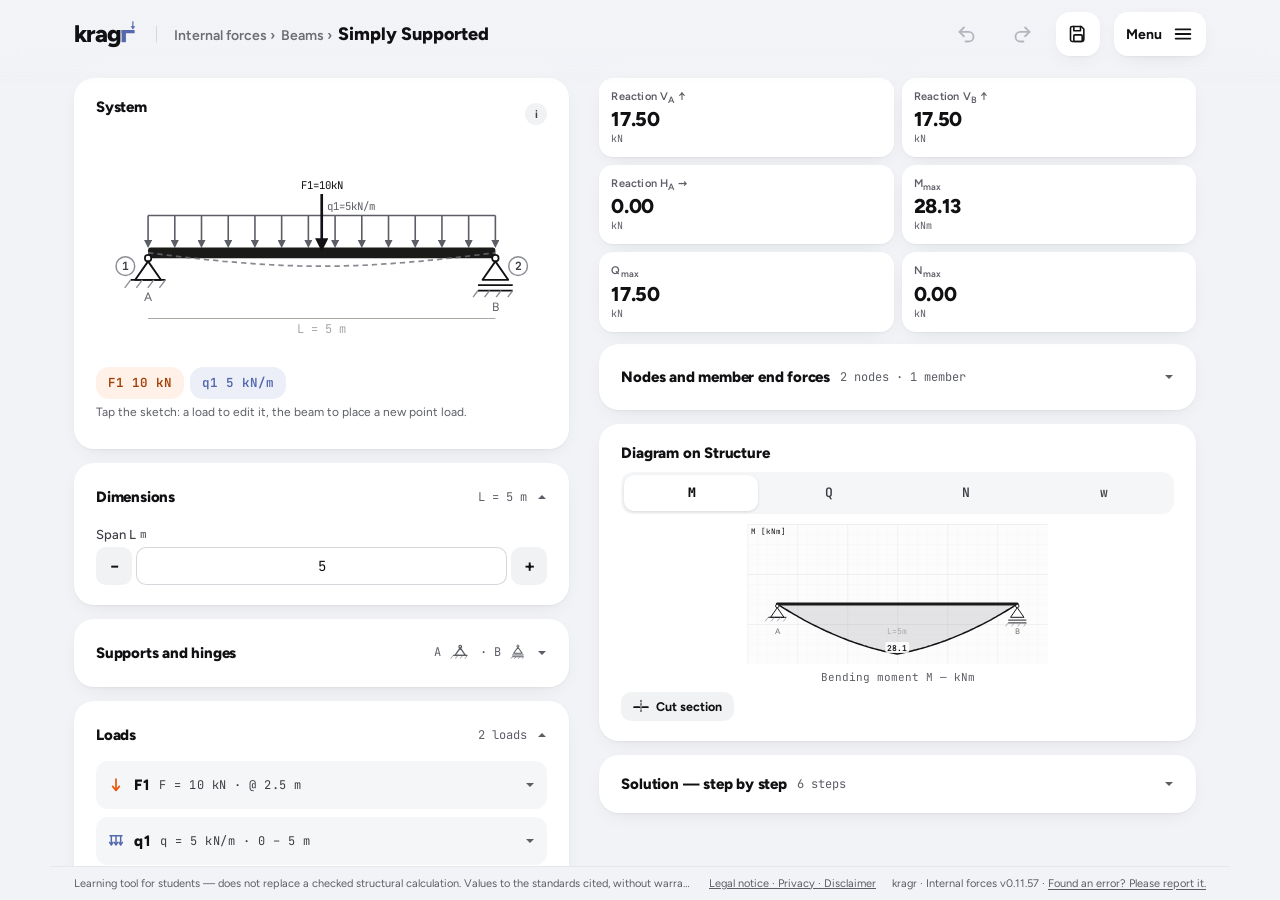
==== commit 8407006f: "Durchlaufträger: Endlager als Knöpfe mit Lagerzeichen; Handy: Lagerknöpfe nebeneinander Co-Authored-" ====
--- a/calc.html
+++ b/calc.html
@@ -1,5 +1,5 @@
 <!DOCTYPE html>
-<!-- kragr v0.11.56 -->
+<!-- kragr v0.11.57 -->
 <html lang="de" data-kpage="calc">
 <head>
   <meta charset="UTF-8" />
@@ -2040,7 +2040,7 @@
   <div class="hdr-tools">
     <button class="proj-btn" id="proj-btn" type="button" onclick="toggleProj(event)" data-st="none"><svg viewBox="0 0 20 20" width="16" height="16" aria-hidden="true"><path d="M2.6 5.6c0-.9.7-1.6 1.6-1.6h3.4l1.7 1.9h6.5c.9 0 1.6.7 1.6 1.6v7.4c0 .9-.7 1.6-1.6 1.6H4.2c-.9 0-1.6-.7-1.6-1.6z" fill="none" stroke="currentColor" stroke-width="1.6" stroke-linejoin="round"/></svg><span class="pb-tx">Projekte</span><span class="pb-dot" aria-hidden="true"></span></button>
     <button type="button" class="ueb-hdr" id="ueb-btn" aria-pressed="false" onclick="mulyUebClick()"><svg viewBox="0 0 24 24" fill="none" stroke="currentColor" stroke-width="1.9" stroke-linejoin="round" stroke-linecap="round" aria-hidden="true"><path d="M2 9.5 12 5l10 4.5-10 4.5z"/><path d="M6 11.6v4.1c0 1.5 2.7 2.8 6 2.8s6-1.3 6-2.8v-4.1"/><path d="M22 9.5v5.2"/></svg></button>
-    <span class="version">v0.11.56</span>
+    <span class="version">v0.11.57</span>
     <select class="lang-sel" id="lang-sel" aria-label="Sprache / Language" onchange="setCalcLang(this.value)"><option value="en">EN</option><option value="de">DE</option><option value="fr">FR</option><option value="es">ES</option></select>
   </div>
 </header>
@@ -2573,7 +2573,7 @@
   document.body.appendChild(t);
   setTimeout(()=>{ t.style.opacity='0'; setTimeout(()=>t.remove(), 300); }, 3500);
 }
-const STATIQ_VERSION = '0.11.56';   // App- und SDF-Version (SDF vor 0.8 trägt immer '0.5.5')
+const STATIQ_VERSION = '0.11.57';   // App- und SDF-Version (SDF vor 0.8 trägt immer '0.5.5')
 const DEG = Math.PI / 180;
 const loads = { beam:{point:[],dist:[],horiz:[],temp:[]}, cant:{point:[],dist:[],horiz:[],temp:[]} };
 let uid = 0;
@@ -2933,13 +2933,16 @@
 }
 
 const SUP_OPTS = () => [['pin',tr('supPin')],['roller',tr('supRoller')],['fixed',tr('supFixed')]];
-function setContSup(side, v){ contCfg[side==='L'?'supL':'supR'] = v; drawContinuous(); }
+function setContSup(side, v){ contCfg[side==='L'?'supL':'supR'] = v;
+  document.querySelectorAll(`#cont-sup-inputs [id^="btn-sC${side}-"]`).forEach(b=>b.classList.toggle('active', b.id===`btn-sC${side}-${v}`));
+  drawContinuous(); }
 function setOverhang(side, v){ const o=contSeg(side); o.L = Math.max(0, parseFloat(v)||0); renderContUI(); drawContinuous(); }
 function renderContUI() {
   const lab = 'font-size:11px;color:var(--text3);margin-bottom:8px;font-weight:600;text-transform:uppercase;letter-spacing:0.6px';
   // Feldlängen und Steifigkeitsverhältnis je Feld
   const lenEl = document.getElementById('span-length-inputs');
-  const sel = (side, cur) => `<select onchange="setContSup('${side}', this.value)">${SUP_OPTS().map(([v,t])=>`<option value="${v}"${v===cur?' selected':''}>${t}</option>`).join('')}</select>`;
+  // Endlager als Knöpfe wie beim Rahmen (calc v0.11.57, statt Auswahlliste): Einspannung, Festlager, Loslager — Zeichen als Bild über k11SupBtns
+  const sel = (side, cur) => `<div class="toggle-row">${[...SUP_OPTS()].sort((a,b)=>['fixed','pin','roller'].indexOf(a[0])-['fixed','pin','roller'].indexOf(b[0])).map(([v,t])=>`<button type="button" class="toggle-btn${v===cur?' active':''}" id="btn-sC${side}-${v}" onclick="setContSup('${side}','${v}')">${t}</button>`).join('')}</div>`;
   const spanHtml = spanData.map((sp,i) =>
     `<div class="field-row">
       <div class="field"><label>${tr('spanWord')} ${i+1} — L<sub>${i+1}</sub> <span class="unit">m</span></label>
@@ -2950,10 +2953,8 @@
     + `<div style="font-size:11px;color:var(--text3);margin-top:4px">I<sub>i</sub> / I — ${tr('eiRatio')} (1 = ${tr('eiRef')})</div>`;
   // Lager, Kragarme, Gelenke: seit v0.11.5 in eigener Stufe „Lager und Gelenke“ (#cont-sup-inputs), sonst darunter
   const supHtml = `<div style="${lab};margin-top:12px">${tr('endSupports')}</div>
-    <div class="field-row">
-      <div class="field"><label>${tr('leftEnd')}</label>${sel('L', contCfg.supL)}</div>
-      <div class="field"><label>${tr('rightEnd')}</label>${sel('R', contCfg.supR)}</div>
-    </div>
+    <div class="field"><label>${tr('leftEnd')}</label>${sel('L', contCfg.supL)}</div>
+    <div class="field"><label>${tr('rightEnd')}</label>${sel('R', contCfg.supR)}</div>
     <div class="field-row">
       <div class="field"><label>${tr('overhangL')} <span class="unit">m</span></label>
         <input type="number" value="${contCfg.ovL.L}" step="0.1" min="0" onchange="setOverhang('L', this.value)"></div>
@@ -2965,6 +2966,7 @@
     <button class="add-load-btn" onclick="addContHinge()">${tr('addHinge')}</button>`;
   const supEl = document.getElementById('cont-sup-inputs');
   if(supEl){ lenEl.innerHTML = spanHtml; supEl.innerHTML = supHtml; } else lenEl.innerHTML = spanHtml + supHtml;
+  if(typeof k11SupBtns==="function") k11SupBtns();   // Zeichen der Endlager-Knöpfe als Bild (calc v0.11.57)
 
   // Lastkarten: Kragarm links, Felder, Kragarm rechts
   const keys = [...(contCfg.ovL.L>0?['L']:[]), ...spanData.map((_,i)=>i), ...(contCfg.ovR.L>0?['R']:[])];
@@ -7966,6 +7968,10 @@
   .k-si { display:inline-flex; align-items:center; vertical-align:-0.3em; }
   .k-sum .k-si svg { height:16px; width:auto; }
   .toggle-btn .k-si svg { height:16px; width:auto; margin-left:2px; }
+  /* Handy: drei Lagerknöpfe nebeneinander, Zeichen über dem Wort (calc v0.11.57) */
+  @media (max-width:520px){ .k-suprow:not([style*="none"]) { display:grid !important; grid-auto-flow:column; grid-auto-columns:minmax(0,1fr); gap:6px; }
+    .k-suprow .toggle-btn { margin:0 !important; display:flex; flex-direction:column-reverse; align-items:center; justify-content:center; gap:4px; padding:8px 4px; min-width:0; white-space:nowrap; }
+    .k-suprow .toggle-btn .k-si svg { height:20px; margin:0; } }
   .k-vh { position:absolute !important; width:1px; height:1px; margin:-1px; padding:0; overflow:hidden; clip:rect(0 0 0 0); white-space:nowrap; border:0; }
   .k-supi > span:last-child { color:var(--k-text2, #5c5e66); }
   .k-eihint { font-size:12px; margin:0 0 8px; }
@@ -8101,7 +8107,8 @@
 // Lagerknöpfe (Rahmen: Einspannung ⊞, Festlager △, Loslager ○): Zeichen am Ende ebenfalls als Bild; die Übersetzung setzt den Text neu, dann hier wieder
 function k11SupBtns(){
   document.querySelectorAll('.toggle-btn[id^="btn-s"]').forEach(b=>{ if(b.querySelector('.k-si')) return; const m=b.textContent.match(/^(.*?)\s*([⊞△○])\s*$/); if(!m) return;
-    const ty={'⊞':'fixed','△':'pin','○':'roller'}[m[2]], d = ty==='fixed' ? 'down' : 'down';
+    const ty={'⊞':'fixed','△':'pin','○':'roller'}[m[2]], d = /^btn-sCL-/.test(b.id) ? 'left' : /^btn-sCR-/.test(b.id) ? 'right' : 'down';   // Durchlaufträger: Wand am Trägerende; Rahmen: Fuß
+    if(b.parentElement) b.parentElement.classList.add('k-suprow');
     b.innerHTML = m[1].replace(/&/g,'&amp;').replace(/</g,'&lt;') + ` <span class="k-si">${k11Ic(ty, d)}<span class="k-vh" aria-hidden="true">${m[2]}</span></span>`; });
 }
 function k11Sum(){
